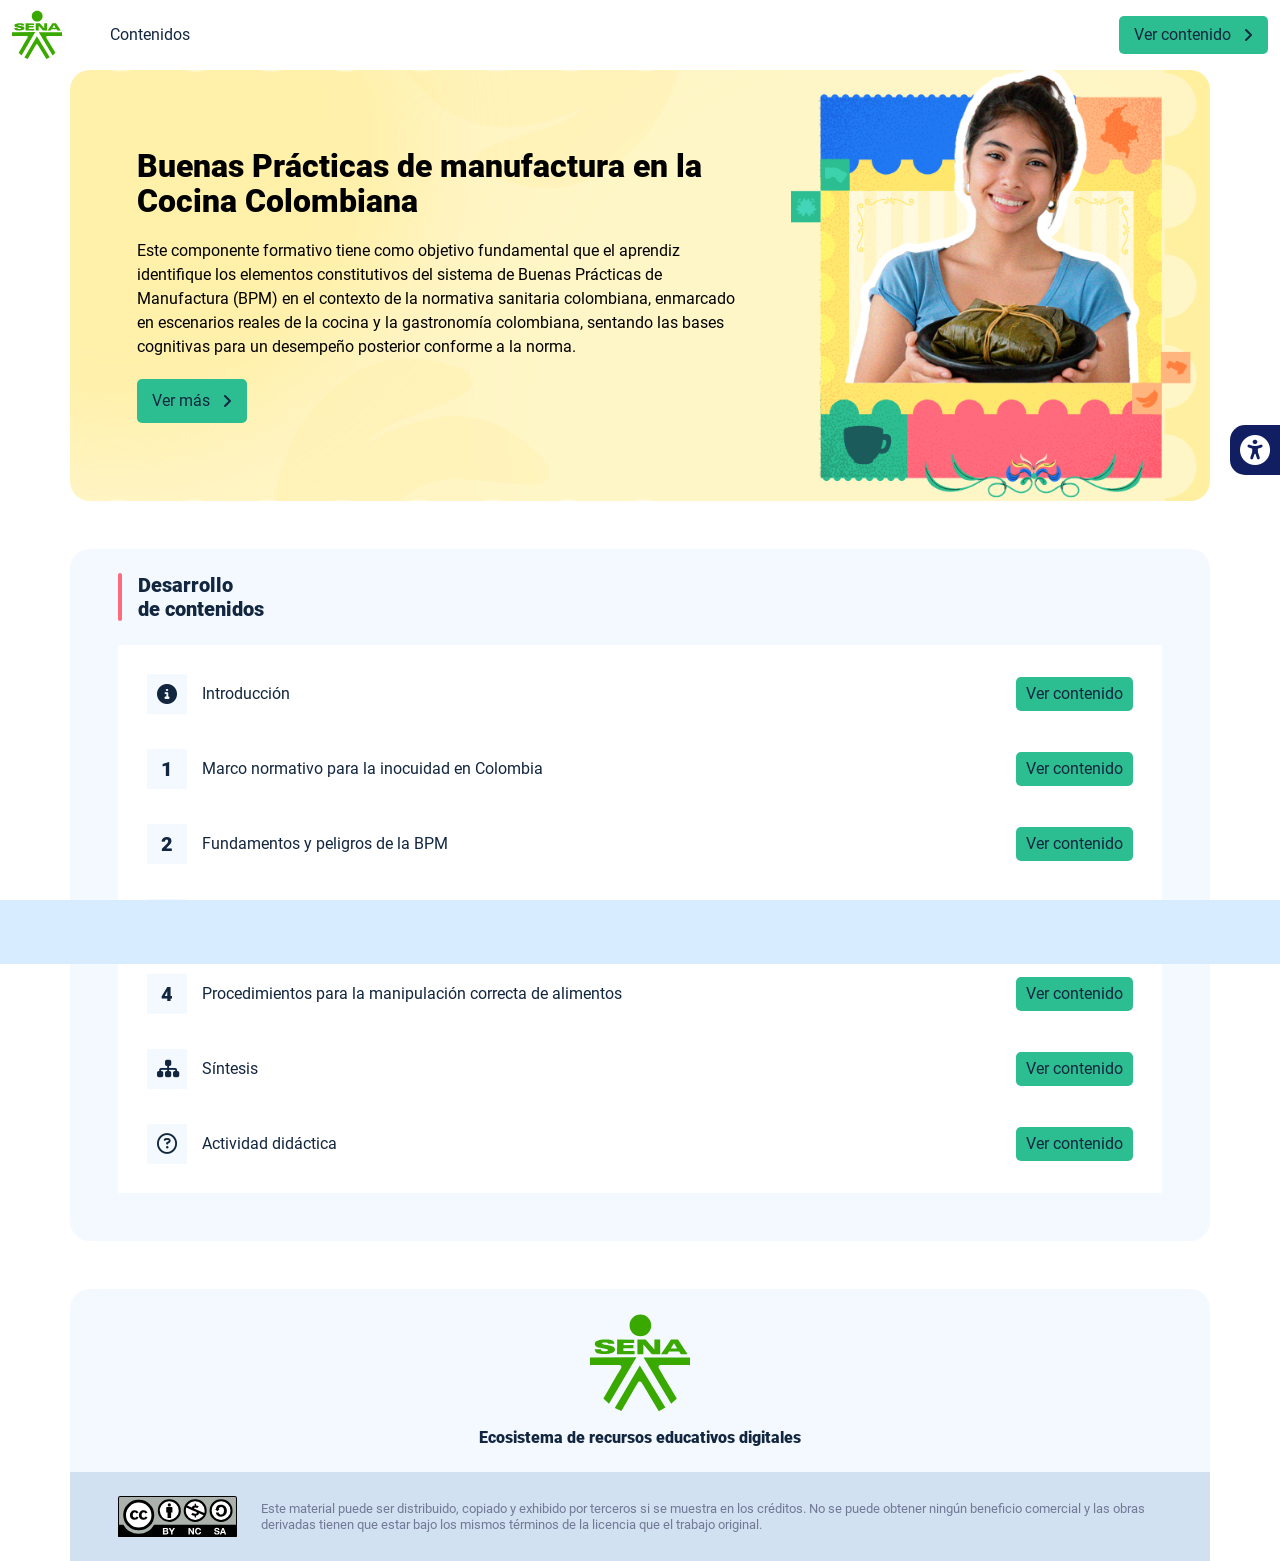
==== index.html @ 5cfda22a "Deploy to GitHub Pages 🚀" ====
<!DOCTYPE html><html lang=""><head><meta charset="utf-8"><meta http-equiv="X-UA-Compatible" content="IE=edge"><meta name="viewport" content="width=device-width,initial-scale=1"><link rel="icon" href="favicon.ico"><title>Buenas Prácticas de Manufactura en la Cocina Colombiana</title><link href="css/actividad.588d2d44.css" rel="prefetch"><link href="js/actividad.660fb1e3.js" rel="prefetch"><link href="js/intro.e46ca847.js" rel="prefetch"><link href="js/sintesis.d1a7dc99.js" rel="prefetch"><link href="js/tema1.6db8898c.js" rel="prefetch"><link href="js/tema2.3c2c4871.js" rel="prefetch"><link href="js/tema3.9f53f4a0.js" rel="prefetch"><link href="js/tema4.76d5cf68.js" rel="prefetch"><link href="js/tema5.c348532d.js" rel="prefetch"><link href="css/app.f7ed9bdd.css" rel="preload" as="style"><link href="css/chunk-vendors.9480ede5.css" rel="preload" as="style"><link href="js/app.f475f8b4.js" rel="preload" as="script"><link href="js/chunk-vendors.748996a0.js" rel="preload" as="script"><link href="css/chunk-vendors.9480ede5.css" rel="stylesheet"><link href="css/app.f7ed9bdd.css" rel="stylesheet"></head><body><noscript><strong>We're sorry but Buenas Prácticas de Manufactura en la Cocina Colombiana doesn't work properly without JavaScript enabled. Please enable it to continue.</strong></noscript><div id="app"></div><script src="js/chunk-vendors.748996a0.js"></script><script src="js/app.f475f8b4.js"></script></body></html>
---- css/actividad.588d2d44.css ----
.actividad[data-v-23f9e8e2]{background-color:#f2f2f2}img[data-v-23f9e8e2]{width:auto;height:auto;display:block;margin:auto}.tarjeta--pregunta[data-v-23f9e8e2]{background:#dce4eb}.tarjeta-respuesta[data-v-23f9e8e2]{border:2px solid transparent;cursor:pointer;transition:border-color .2s}.tarjeta-respuesta[data-v-23f9e8e2]:hover{border-color:#556a82}.tarjeta-respuesta:hover .tarjeta-respuesta__icon[data-v-23f9e8e2]:not(.tarjeta-respuesta__icon--correcto):not(.tarjeta-respuesta__icon--incorrecto){background-image:url(../img/vacio-hover.93a4e964.svg)}.tarjeta-respuesta--correcta[data-v-23f9e8e2]{border-color:#61ca92;background-color:#ebfff0}.tarjeta-respuesta--correcta[data-v-23f9e8e2]:hover{border-color:#61ca92}.tarjeta-respuesta--incorrecta[data-v-23f9e8e2]{border-color:#ff6b6b;background-color:#ffedec}.tarjeta-respuesta--incorrecta[data-v-23f9e8e2]:hover{border-color:#ff6b6b}.tarjeta-respuesta--disabled[data-v-23f9e8e2]{cursor:not-allowed;pointer-events:none}.tarjeta-respuesta__icon[data-v-23f9e8e2]{width:32px;height:32px;position:relative;background-image:url(../img/vacio.50c4f935.svg)}.tarjeta-respuesta__icon[data-v-23f9e8e2]:hover{background-image:url(../img/vacio-hover.93a4e964.svg)}.tarjeta-respuesta__icon--correcto[data-v-23f9e8e2]{background-image:url(../img/correcto.02ee766f.svg)}.tarjeta-respuesta__icon--incorrecto[data-v-23f9e8e2]{background-image:url(../img/incorrecto.685f2c72.svg)}.actividad[data-v-500024ea]{background-color:#f2f2f2}.tarjeta-avance[data-v-500024ea]{background-color:#dce4eb;border-bottom-right-radius:10px;border-bottom-left-radius:10px;overflow:hidden}@media (max-width:560px){.tarjeta-avance[data-v-500024ea]{padding-left:.85rem!important}}.tarjeta-avance .boton[data-v-500024ea]{border-radius:0}.tarjeta-avance .boton--disabled[data-v-500024ea]{opacity:.5;pointer-events:none}.tarjeta-avance__barra-container[data-v-500024ea]{background-color:#b4cce3;border-radius:8px;height:16px;overflow:hidden}.tarjeta-avance__barra-container .tarjeta-avance__barra[data-v-500024ea]{background-color:#2c70ab;height:100%;border-radius:8px;width:0;transition:width .5s}.actividad[data-v-05e2e62e]{background-color:#f2f2f2}.resultados__icono[data-v-05e2e62e]{width:150px;height:150px;background-size:cover;background-repeat:no-repeat}.resultados__icono--correcto[data-v-05e2e62e]{background-image:url(../img/correcto.02ee766f.svg)}.resultados__icono--incorrecto[data-v-05e2e62e]{background-image:url(../img/incorrecto.685f2c72.svg)}@media (max-width:560px){.resultados__icono[data-v-05e2e62e]{width:80px;height:80px}}.circle-container[data-v-05e2e62e]{width:150px;height:150px;position:relative;display:flex;justify-content:center;align-items:center}.circle[data-v-05e2e62e]{transform:rotate(0deg);width:100%;height:100%}.circle-bg[data-v-05e2e62e]{fill:none;stroke:#eee;stroke-width:3.8}.circle-progress[data-v-05e2e62e]{fill:none;stroke:url(#progressGradient);stroke-width:3.8;stroke-linecap:round;transition:stroke-dasharray .1s}.percentage-text[data-v-05e2e62e]{position:absolute;font-size:1.5rem;font-weight:700;color:#666}.actividad[data-v-179d8075]{background-color:#f2f2f2}.boton--disabled[data-v-179d8075]{opacity:.5;pointer-events:none}.tarjeta--lightest-gray[data-v-179d8075]{border:3px solid #dce4eb}
---- css/app.f7ed9bdd.css ----
*,:after,:before{box-sizing:inherit}html{height:100%;line-height:1.15;box-sizing:border-box;-webkit-font-smoothing:antialiased;-moz-osx-font-smoothing:grayscale;-webkit-text-size-adjust:100%;-ms-text-size-adjust:100%;text-rendering:optimizeLegibility}a,abbr,acronym,address,applet,article,aside,audio,b,big,blockquote,body,canvas,caption,center,cite,code,dd,del,details,dfn,div,dl,dt,em,embed,fieldset,figcaption,figure,footer,form,h1,h2,h3,h4,h5,h6,header,hgroup,html,i,iframe,img,ins,kbd,label,legend,li,mark,menu,nav,object,ol,output,p,pre,q,ruby,s,samp,section,small,span,strike,strong,sub,summary,sup,table,tbody,td,tfoot,th,thead,time,tr,tt,u,ul,var,video{margin:0;padding:0;border:0;outline:0;background:transparent;vertical-align:baseline}article,aside,details,figcaption,figure,footer,header,main,menu,nav,section,summary{display:block}[hidden],template{display:none}hr{box-sizing:content-box;height:0;border-bottom:1px solid #e8e8e8;border-left:0;border-right:0;border-top:0;margin:1.5em 0;overflow:visible}[hidden]{display:none}a{font-family:Roboto,sans-serif;font-size:1em;font-weight:400;text-decoration:none;color:#12263f;background-color:transparent;transition:all .15s ease-in-out;-webkit-text-decoration-skip:objects}a:active,a:hover{outline-width:0}a:active,a:focus,a:hover{color:#000}[type=button],[type=reset],[type=submit],button{-webkit-appearance:none;-moz-appearance:none;appearance:none;cursor:pointer;display:inline-block;vertical-align:middle;border:0;border-radius:5px;color:#12263f;background-color:#2cbe91;font-family:Roboto,sans-serif;font-weight:400;font-size:1em;-webkit-font-smoothing:antialiased;line-height:1em;white-space:nowrap;text-decoration:none;text-transform:none;padding:.75em 1.5em;margin:0;-webkit-user-select:none;-moz-user-select:none;user-select:none;overflow:visible;transition:background-color .15s ease-in-out}[type=button]:focus,[type=button]:hover,[type=reset]:focus,[type=reset]:hover,[type=submit]:focus,[type=submit]:hover,button:focus,button:hover{background-color:#2cbe91;color:#12263f}[type=button]:disabled,[type=reset]:disabled,[type=submit]:disabled,button:disabled{cursor:not-allowed;opacity:.5}[type=button]:disabled:hover,[type=reset]:disabled:hover,[type=submit]:disabled:hover,button:disabled:hover{background-color:#2cbe91}input,select,textarea{margin:0;display:block;font-family:Roboto,sans-serif;font-size:16px}input{overflow:visible}[type=color],[type=date],[type=datetime-local],[type=datetime],[type=email],[type=month],[type=number],[type=password],[type=search],[type=tel],[type=text],[type=time],[type=url],[type=week],input:not([type]),select,select[multiple],textarea{background-color:#fff;border:1px solid #e8e8e8;border-radius:5px;box-shadow:inset 0 1px 3px rgba(0,0,0,.06);box-sizing:inherit;margin-bottom:.75em;padding:.5em;transition:border-color .15s ease-in-out;width:100%}[type=color]:hover,[type=date]:hover,[type=datetime-local]:hover,[type=datetime]:hover,[type=email]:hover,[type=month]:hover,[type=number]:hover,[type=password]:hover,[type=search]:hover,[type=tel]:hover,[type=text]:hover,[type=time]:hover,[type=url]:hover,[type=week]:hover,input:not([type]):hover,select:hover,select[multiple]:hover,textarea:hover{border-color:shade(#e8e8e8,20%)}[type=color]:focus,[type=date]:focus,[type=datetime-local]:focus,[type=datetime]:focus,[type=email]:focus,[type=month]:focus,[type=number]:focus,[type=password]:focus,[type=search]:focus,[type=tel]:focus,[type=text]:focus,[type=time]:focus,[type=url]:focus,[type=week]:focus,input:not([type]):focus,select:focus,select[multiple]:focus,textarea:focus{border-color:#ff6a7d;box-shadow:inset 0 1px 3px rgba(0,0,0,.06),0 0 5px rgba(13,107,237,.7);outline:none}[type=color]:disabled,[type=date]:disabled,[type=datetime-local]:disabled,[type=datetime]:disabled,[type=email]:disabled,[type=month]:disabled,[type=number]:disabled,[type=password]:disabled,[type=search]:disabled,[type=tel]:disabled,[type=text]:disabled,[type=time]:disabled,[type=url]:disabled,[type=week]:disabled,input:not([type]):disabled,select:disabled,select[multiple]:disabled,textarea:disabled{background-color:shade(#fff,5%);cursor:not-allowed}[type=color]:disabled:hover,[type=date]:disabled:hover,[type=datetime-local]:disabled:hover,[type=datetime]:disabled:hover,[type=email]:disabled:hover,[type=month]:disabled:hover,[type=number]:disabled:hover,[type=password]:disabled:hover,[type=search]:disabled:hover,[type=tel]:disabled:hover,[type=text]:disabled:hover,[type=time]:disabled:hover,[type=url]:disabled:hover,[type=week]:disabled:hover,input:not([type]):disabled:hover,select:disabled:hover,select[multiple]:disabled:hover,textarea:disabled:hover{border:1px solid #e8e8e8}select{text-transform:none;max-width:100%;border-radius:5px}::-webkit-file-upload-button{background-color:#2cbe91;border:none;cursor:pointer;color:#12263f;border-radius:5px;padding:.75em 1.5em}::-webkit-file-upload-button:hover{background-color:#2cbe91}optgroup{font-weight:700}fieldset{border:1px solid #e8e8e8;background-color:transparent;padding:1.5em;-webkit-margin-start:0;-webkit-margin-end:0;-webkit-padding-before:1.5em;-webkit-padding-start:1.5em;-webkit-padding-end:1.5em;-webkit-padding-after:1.5em}legend{box-sizing:border-box;color:inherit;display:table;max-width:100%;padding:0;white-space:normal;font-weight:600;-webkit-padding-start:0;-webkit-padding-end:0}label,legend{margin-bottom:.375em}label{display:block;font-size:1em;font-family:Roboto,sans-serif;font-weight:900}textarea{overflow:auto;resize:vertical}[type=checkbox],[type=radio]{box-sizing:border-box;padding:0;display:inline;margin-right:.375em}[type=number]::-webkit-inner-spin-button,[type=number]::-webkit-outer-spin-button{height:auto}[type=search]{-webkit-appearance:textfield;outline-offset:-2px}[type=search]::-webkit-search-cancel-button,[type=search]::-webkit-search-decoration{-webkit-appearance:none;-moz-appearance:none}::-moz-placeholder{color:#999}::placeholder{color:#999}::-webkit-file-upload-button{-webkit-appearance:button;-moz-appearance:button;font:inherit}[type=file]{margin-bottom:.75em;width:100%}[type=button],[type=reset],[type=submit],button{-webkit-appearance:button}[type=button]::-moz-focus-inner,[type=reset]::-moz-focus-inner,[type=submit]::-moz-focus-inner,button::-moz-focus-inner{border-style:none;padding:0}[type=button]:-moz-focusring,[type=reset]:-moz-focusring,[type=submit]:-moz-focusring,button:-moz-focusring{outline:1px dotted ButtonText}progress{vertical-align:baseline}ol,ul{list-style:none;margin-bottom:1em}dt{font-weight:700}figure,img,picture,svg{margin:0;width:100%;max-width:100%}figcaption{display:block;background-color:#e8e8e8;padding:.75em 1.5em;font-size:.8em;font-weight:700}img,svg{display:block;border-style:none}svg:not(:root){overflow:hidden}audio,canvas,progress,video{display:inline-block}audio:not([controls]){display:none;height:0}template{display:none}table{border-collapse:collapse;border-spacing:0;table-layout:fixed;width:100%}td,th,tr{vertical-align:middle}td,th{border:1px solid #e8e8e8;padding:.75em}th{font-size:.875em;line-height:1.2}td{line-height:1.5}body{font-size:16px;font-weight:400;line-height:1.5}body,h1,h2,h3,h4,h5,h6{color:#12263f;font-family:Roboto,sans-serif}h1,h2,h3,h4,h5,h6{font-weight:900;line-height:1.2;margin:0 0 .75em}h1{font-size:2em}h2{font-size:1.5em}h3{font-size:1.25em}h4{font-size:1.125em}h5{font-size:1em}h6{font-size:.875em}p{font-family:Roboto,sans-serif;font-size:1em;font-weight:400;line-height:1.5;color:#12263f;margin-bottom:1em}b,strong{font-weight:700}dfn,em,i{font-style:italic}br{line-height:2em}u{text-decoration:underline}code,kbd,pre,samp{color:#727997;font-family:Lucida Console,Courier New,monospace;font-size:1em}sub,sup{font-size:75%;line-height:0;position:relative;vertical-align:baseline}sub{bottom:-.25em}sup{top:-.5em}small{font-size:80%}mark{background-color:#ffeb3b;color:#000}abbr[title]{border-bottom:none;text-decoration:underline;-webkit-text-decoration:underline dotted;text-decoration:underline dotted}blockquote,q{quotes:none}::selection{background:#2196f3!important;color:#fff!important;text-shadow:none}::-moz-selection{background:#2196f3!important;color:#fff!important;text-shadow:none}img::selection{background:transparent}img::-moz-selection{background:transparent}body{-webkit-tap-highlight-color:#2196F3!important}details,menu{display:block}summary{display:list-item}@media print{*,:after,:before,:first-letter,:first-line{background:transparent!important;color:#000!important;box-shadow:none!important;text-shadow:none!important}a,a:visited{text-decoration:underline}a[href]:after{content:" (" attr(href) ")"}a abbr[title]:after{content:" (" attr(title) ")"}a[href^="#"]:after,a[href^="javascript:"]:after{content:""}blockquote,pre{border:1px solid #999;page-break-inside:avoid}thead{display:table-header-group}img,tr{page-break-inside:avoid}img{max-width:100%!important}h2,h3,p{orphans:3;widows:3}h2,h3{page-break-after:avoid}}[data-aos][data-aos][data-aos-duration="50"],body[data-aos-duration="50"] [data-aos]{transition-duration:50ms}[data-aos][data-aos][data-aos-delay="50"],body[data-aos-delay="50"] [data-aos]{transition-delay:0s}[data-aos][data-aos][data-aos-delay="50"].aos-animate,body[data-aos-delay="50"] [data-aos].aos-animate{transition-delay:50ms}[data-aos][data-aos][data-aos-duration="100"],body[data-aos-duration="100"] [data-aos]{transition-duration:.1s}[data-aos][data-aos][data-aos-delay="100"],body[data-aos-delay="100"] [data-aos]{transition-delay:0s}[data-aos][data-aos][data-aos-delay="100"].aos-animate,body[data-aos-delay="100"] [data-aos].aos-animate{transition-delay:.1s}[data-aos][data-aos][data-aos-duration="150"],body[data-aos-duration="150"] [data-aos]{transition-duration:.15s}[data-aos][data-aos][data-aos-delay="150"],body[data-aos-delay="150"] [data-aos]{transition-delay:0s}[data-aos][data-aos][data-aos-delay="150"].aos-animate,body[data-aos-delay="150"] [data-aos].aos-animate{transition-delay:.15s}[data-aos][data-aos][data-aos-duration="200"],body[data-aos-duration="200"] [data-aos]{transition-duration:.2s}[data-aos][data-aos][data-aos-delay="200"],body[data-aos-delay="200"] [data-aos]{transition-delay:0s}[data-aos][data-aos][data-aos-delay="200"].aos-animate,body[data-aos-delay="200"] [data-aos].aos-animate{transition-delay:.2s}[data-aos][data-aos][data-aos-duration="250"],body[data-aos-duration="250"] [data-aos]{transition-duration:.25s}[data-aos][data-aos][data-aos-delay="250"],body[data-aos-delay="250"] [data-aos]{transition-delay:0s}[data-aos][data-aos][data-aos-delay="250"].aos-animate,body[data-aos-delay="250"] [data-aos].aos-animate{transition-delay:.25s}[data-aos][data-aos][data-aos-duration="300"],body[data-aos-duration="300"] [data-aos]{transition-duration:.3s}[data-aos][data-aos][data-aos-delay="300"],body[data-aos-delay="300"] [data-aos]{transition-delay:0s}[data-aos][data-aos][data-aos-delay="300"].aos-animate,body[data-aos-delay="300"] [data-aos].aos-animate{transition-delay:.3s}[data-aos][data-aos][data-aos-duration="350"],body[data-aos-duration="350"] [data-aos]{transition-duration:.35s}[data-aos][data-aos][data-aos-delay="350"],body[data-aos-delay="350"] [data-aos]{transition-delay:0s}[data-aos][data-aos][data-aos-delay="350"].aos-animate,body[data-aos-delay="350"] [data-aos].aos-animate{transition-delay:.35s}[data-aos][data-aos][data-aos-duration="400"],body[data-aos-duration="400"] [data-aos]{transition-duration:.4s}[data-aos][data-aos][data-aos-delay="400"],body[data-aos-delay="400"] [data-aos]{transition-delay:0s}[data-aos][data-aos][data-aos-delay="400"].aos-animate,body[data-aos-delay="400"] [data-aos].aos-animate{transition-delay:.4s}[data-aos][data-aos][data-aos-duration="450"],body[data-aos-duration="450"] [data-aos]{transition-duration:.45s}[data-aos][data-aos][data-aos-delay="450"],body[data-aos-delay="450"] [data-aos]{transition-delay:0s}[data-aos][data-aos][data-aos-delay="450"].aos-animate,body[data-aos-delay="450"] [data-aos].aos-animate{transition-delay:.45s}[data-aos][data-aos][data-aos-duration="500"],body[data-aos-duration="500"] [data-aos]{transition-duration:.5s}[data-aos][data-aos][data-aos-delay="500"],body[data-aos-delay="500"] [data-aos]{transition-delay:0s}[data-aos][data-aos][data-aos-delay="500"].aos-animate,body[data-aos-delay="500"] [data-aos].aos-animate{transition-delay:.5s}[data-aos][data-aos][data-aos-duration="550"],body[data-aos-duration="550"] [data-aos]{transition-duration:.55s}[data-aos][data-aos][data-aos-delay="550"],body[data-aos-delay="550"] [data-aos]{transition-delay:0s}[data-aos][data-aos][data-aos-delay="550"].aos-animate,body[data-aos-delay="550"] [data-aos].aos-animate{transition-delay:.55s}[data-aos][data-aos][data-aos-duration="600"],body[data-aos-duration="600"] [data-aos]{transition-duration:.6s}[data-aos][data-aos][data-aos-delay="600"],body[data-aos-delay="600"] [data-aos]{transition-delay:0s}[data-aos][data-aos][data-aos-delay="600"].aos-animate,body[data-aos-delay="600"] [data-aos].aos-animate{transition-delay:.6s}[data-aos][data-aos][data-aos-duration="650"],body[data-aos-duration="650"] [data-aos]{transition-duration:.65s}[data-aos][data-aos][data-aos-delay="650"],body[data-aos-delay="650"] [data-aos]{transition-delay:0s}[data-aos][data-aos][data-aos-delay="650"].aos-animate,body[data-aos-delay="650"] [data-aos].aos-animate{transition-delay:.65s}[data-aos][data-aos][data-aos-duration="700"],body[data-aos-duration="700"] [data-aos]{transition-duration:.7s}[data-aos][data-aos][data-aos-delay="700"],body[data-aos-delay="700"] [data-aos]{transition-delay:0s}[data-aos][data-aos][data-aos-delay="700"].aos-animate,body[data-aos-delay="700"] [data-aos].aos-animate{transition-delay:.7s}[data-aos][data-aos][data-aos-duration="750"],body[data-aos-duration="750"] [data-aos]{transition-duration:.75s}[data-aos][data-aos][data-aos-delay="750"],body[data-aos-delay="750"] [data-aos]{transition-delay:0s}[data-aos][data-aos][data-aos-delay="750"].aos-animate,body[data-aos-delay="750"] [data-aos].aos-animate{transition-delay:.75s}[data-aos][data-aos][data-aos-duration="800"],body[data-aos-duration="800"] [data-aos]{transition-duration:.8s}[data-aos][data-aos][data-aos-delay="800"],body[data-aos-delay="800"] [data-aos]{transition-delay:0s}[data-aos][data-aos][data-aos-delay="800"].aos-animate,body[data-aos-delay="800"] [data-aos].aos-animate{transition-delay:.8s}[data-aos][data-aos][data-aos-duration="850"],body[data-aos-duration="850"] [data-aos]{transition-duration:.85s}[data-aos][data-aos][data-aos-delay="850"],body[data-aos-delay="850"] [data-aos]{transition-delay:0s}[data-aos][data-aos][data-aos-delay="850"].aos-animate,body[data-aos-delay="850"] [data-aos].aos-animate{transition-delay:.85s}[data-aos][data-aos][data-aos-duration="900"],body[data-aos-duration="900"] [data-aos]{transition-duration:.9s}[data-aos][data-aos][data-aos-delay="900"],body[data-aos-delay="900"] [data-aos]{transition-delay:0s}[data-aos][data-aos][data-aos-delay="900"].aos-animate,body[data-aos-delay="900"] [data-aos].aos-animate{transition-delay:.9s}[data-aos][data-aos][data-aos-duration="950"],body[data-aos-duration="950"] [data-aos]{transition-duration:.95s}[data-aos][data-aos][data-aos-delay="950"],body[data-aos-delay="950"] [data-aos]{transition-delay:0s}[data-aos][data-aos][data-aos-delay="950"].aos-animate,body[data-aos-delay="950"] [data-aos].aos-animate{transition-delay:.95s}[data-aos][data-aos][data-aos-duration="1000"],body[data-aos-duration="1000"] [data-aos]{transition-duration:1s}[data-aos][data-aos][data-aos-delay="1000"],body[data-aos-delay="1000"] [data-aos]{transition-delay:0s}[data-aos][data-aos][data-aos-delay="1000"].aos-animate,body[data-aos-delay="1000"] [data-aos].aos-animate{transition-delay:1s}[data-aos][data-aos][data-aos-duration="1050"],body[data-aos-duration="1050"] [data-aos]{transition-duration:1.05s}[data-aos][data-aos][data-aos-delay="1050"],body[data-aos-delay="1050"] [data-aos]{transition-delay:0s}[data-aos][data-aos][data-aos-delay="1050"].aos-animate,body[data-aos-delay="1050"] [data-aos].aos-animate{transition-delay:1.05s}[data-aos][data-aos][data-aos-duration="1100"],body[data-aos-duration="1100"] [data-aos]{transition-duration:1.1s}[data-aos][data-aos][data-aos-delay="1100"],body[data-aos-delay="1100"] [data-aos]{transition-delay:0s}[data-aos][data-aos][data-aos-delay="1100"].aos-animate,body[data-aos-delay="1100"] [data-aos].aos-animate{transition-delay:1.1s}[data-aos][data-aos][data-aos-duration="1150"],body[data-aos-duration="1150"] [data-aos]{transition-duration:1.15s}[data-aos][data-aos][data-aos-delay="1150"],body[data-aos-delay="1150"] [data-aos]{transition-delay:0s}[data-aos][data-aos][data-aos-delay="1150"].aos-animate,body[data-aos-delay="1150"] [data-aos].aos-animate{transition-delay:1.15s}[data-aos][data-aos][data-aos-duration="1200"],body[data-aos-duration="1200"] [data-aos]{transition-duration:1.2s}[data-aos][data-aos][data-aos-delay="1200"],body[data-aos-delay="1200"] [data-aos]{transition-delay:0s}[data-aos][data-aos][data-aos-delay="1200"].aos-animate,body[data-aos-delay="1200"] [data-aos].aos-animate{transition-delay:1.2s}[data-aos][data-aos][data-aos-duration="1250"],body[data-aos-duration="1250"] [data-aos]{transition-duration:1.25s}[data-aos][data-aos][data-aos-delay="1250"],body[data-aos-delay="1250"] [data-aos]{transition-delay:0s}[data-aos][data-aos][data-aos-delay="1250"].aos-animate,body[data-aos-delay="1250"] [data-aos].aos-animate{transition-delay:1.25s}[data-aos][data-aos][data-aos-duration="1300"],body[data-aos-duration="1300"] [data-aos]{transition-duration:1.3s}[data-aos][data-aos][data-aos-delay="1300"],body[data-aos-delay="1300"] [data-aos]{transition-delay:0s}[data-aos][data-aos][data-aos-delay="1300"].aos-animate,body[data-aos-delay="1300"] [data-aos].aos-animate{transition-delay:1.3s}[data-aos][data-aos][data-aos-duration="1350"],body[data-aos-duration="1350"] [data-aos]{transition-duration:1.35s}[data-aos][data-aos][data-aos-delay="1350"],body[data-aos-delay="1350"] [data-aos]{transition-delay:0s}[data-aos][data-aos][data-aos-delay="1350"].aos-animate,body[data-aos-delay="1350"] [data-aos].aos-animate{transition-delay:1.35s}[data-aos][data-aos][data-aos-duration="1400"],body[data-aos-duration="1400"] [data-aos]{transition-duration:1.4s}[data-aos][data-aos][data-aos-delay="1400"],body[data-aos-delay="1400"] [data-aos]{transition-delay:0s}[data-aos][data-aos][data-aos-delay="1400"].aos-animate,body[data-aos-delay="1400"] [data-aos].aos-animate{transition-delay:1.4s}[data-aos][data-aos][data-aos-duration="1450"],body[data-aos-duration="1450"] [data-aos]{transition-duration:1.45s}[data-aos][data-aos][data-aos-delay="1450"],body[data-aos-delay="1450"] [data-aos]{transition-delay:0s}[data-aos][data-aos][data-aos-delay="1450"].aos-animate,body[data-aos-delay="1450"] [data-aos].aos-animate{transition-delay:1.45s}[data-aos][data-aos][data-aos-duration="1500"],body[data-aos-duration="1500"] [data-aos]{transition-duration:1.5s}[data-aos][data-aos][data-aos-delay="1500"],body[data-aos-delay="1500"] [data-aos]{transition-delay:0s}[data-aos][data-aos][data-aos-delay="1500"].aos-animate,body[data-aos-delay="1500"] [data-aos].aos-animate{transition-delay:1.5s}[data-aos][data-aos][data-aos-duration="1550"],body[data-aos-duration="1550"] [data-aos]{transition-duration:1.55s}[data-aos][data-aos][data-aos-delay="1550"],body[data-aos-delay="1550"] [data-aos]{transition-delay:0s}[data-aos][data-aos][data-aos-delay="1550"].aos-animate,body[data-aos-delay="1550"] [data-aos].aos-animate{transition-delay:1.55s}[data-aos][data-aos][data-aos-duration="1600"],body[data-aos-duration="1600"] [data-aos]{transition-duration:1.6s}[data-aos][data-aos][data-aos-delay="1600"],body[data-aos-delay="1600"] [data-aos]{transition-delay:0s}[data-aos][data-aos][data-aos-delay="1600"].aos-animate,body[data-aos-delay="1600"] [data-aos].aos-animate{transition-delay:1.6s}[data-aos][data-aos][data-aos-duration="1650"],body[data-aos-duration="1650"] [data-aos]{transition-duration:1.65s}[data-aos][data-aos][data-aos-delay="1650"],body[data-aos-delay="1650"] [data-aos]{transition-delay:0s}[data-aos][data-aos][data-aos-delay="1650"].aos-animate,body[data-aos-delay="1650"] [data-aos].aos-animate{transition-delay:1.65s}[data-aos][data-aos][data-aos-duration="1700"],body[data-aos-duration="1700"] [data-aos]{transition-duration:1.7s}[data-aos][data-aos][data-aos-delay="1700"],body[data-aos-delay="1700"] [data-aos]{transition-delay:0s}[data-aos][data-aos][data-aos-delay="1700"].aos-animate,body[data-aos-delay="1700"] [data-aos].aos-animate{transition-delay:1.7s}[data-aos][data-aos][data-aos-duration="1750"],body[data-aos-duration="1750"] [data-aos]{transition-duration:1.75s}[data-aos][data-aos][data-aos-delay="1750"],body[data-aos-delay="1750"] [data-aos]{transition-delay:0s}[data-aos][data-aos][data-aos-delay="1750"].aos-animate,body[data-aos-delay="1750"] [data-aos].aos-animate{transition-delay:1.75s}[data-aos][data-aos][data-aos-duration="1800"],body[data-aos-duration="1800"] [data-aos]{transition-duration:1.8s}[data-aos][data-aos][data-aos-delay="1800"],body[data-aos-delay="1800"] [data-aos]{transition-delay:0s}[data-aos][data-aos][data-aos-delay="1800"].aos-animate,body[data-aos-delay="1800"] [data-aos].aos-animate{transition-delay:1.8s}[data-aos][data-aos][data-aos-duration="1850"],body[data-aos-duration="1850"] [data-aos]{transition-duration:1.85s}[data-aos][data-aos][data-aos-delay="1850"],body[data-aos-delay="1850"] [data-aos]{transition-delay:0s}[data-aos][data-aos][data-aos-delay="1850"].aos-animate,body[data-aos-delay="1850"] [data-aos].aos-animate{transition-delay:1.85s}[data-aos][data-aos][data-aos-duration="1900"],body[data-aos-duration="1900"] [data-aos]{transition-duration:1.9s}[data-aos][data-aos][data-aos-delay="1900"],body[data-aos-delay="1900"] [data-aos]{transition-delay:0s}[data-aos][data-aos][data-aos-delay="1900"].aos-animate,body[data-aos-delay="1900"] [data-aos].aos-animate{transition-delay:1.9s}[data-aos][data-aos][data-aos-duration="1950"],body[data-aos-duration="1950"] [data-aos]{transition-duration:1.95s}[data-aos][data-aos][data-aos-delay="1950"],body[data-aos-delay="1950"] [data-aos]{transition-delay:0s}[data-aos][data-aos][data-aos-delay="1950"].aos-animate,body[data-aos-delay="1950"] [data-aos].aos-animate{transition-delay:1.95s}[data-aos][data-aos][data-aos-duration="2000"],body[data-aos-duration="2000"] [data-aos]{transition-duration:2s}[data-aos][data-aos][data-aos-delay="2000"],body[data-aos-delay="2000"] [data-aos]{transition-delay:0s}[data-aos][data-aos][data-aos-delay="2000"].aos-animate,body[data-aos-delay="2000"] [data-aos].aos-animate{transition-delay:2s}[data-aos][data-aos][data-aos-duration="2050"],body[data-aos-duration="2050"] [data-aos]{transition-duration:2.05s}[data-aos][data-aos][data-aos-delay="2050"],body[data-aos-delay="2050"] [data-aos]{transition-delay:0s}[data-aos][data-aos][data-aos-delay="2050"].aos-animate,body[data-aos-delay="2050"] [data-aos].aos-animate{transition-delay:2.05s}[data-aos][data-aos][data-aos-duration="2100"],body[data-aos-duration="2100"] [data-aos]{transition-duration:2.1s}[data-aos][data-aos][data-aos-delay="2100"],body[data-aos-delay="2100"] [data-aos]{transition-delay:0s}[data-aos][data-aos][data-aos-delay="2100"].aos-animate,body[data-aos-delay="2100"] [data-aos].aos-animate{transition-delay:2.1s}[data-aos][data-aos][data-aos-duration="2150"],body[data-aos-duration="2150"] [data-aos]{transition-duration:2.15s}[data-aos][data-aos][data-aos-delay="2150"],body[data-aos-delay="2150"] [data-aos]{transition-delay:0s}[data-aos][data-aos][data-aos-delay="2150"].aos-animate,body[data-aos-delay="2150"] [data-aos].aos-animate{transition-delay:2.15s}[data-aos][data-aos][data-aos-duration="2200"],body[data-aos-duration="2200"] [data-aos]{transition-duration:2.2s}[data-aos][data-aos][data-aos-delay="2200"],body[data-aos-delay="2200"] [data-aos]{transition-delay:0s}[data-aos][data-aos][data-aos-delay="2200"].aos-animate,body[data-aos-delay="2200"] [data-aos].aos-animate{transition-delay:2.2s}[data-aos][data-aos][data-aos-duration="2250"],body[data-aos-duration="2250"] [data-aos]{transition-duration:2.25s}[data-aos][data-aos][data-aos-delay="2250"],body[data-aos-delay="2250"] [data-aos]{transition-delay:0s}[data-aos][data-aos][data-aos-delay="2250"].aos-animate,body[data-aos-delay="2250"] [data-aos].aos-animate{transition-delay:2.25s}[data-aos][data-aos][data-aos-duration="2300"],body[data-aos-duration="2300"] [data-aos]{transition-duration:2.3s}[data-aos][data-aos][data-aos-delay="2300"],body[data-aos-delay="2300"] [data-aos]{transition-delay:0s}[data-aos][data-aos][data-aos-delay="2300"].aos-animate,body[data-aos-delay="2300"] [data-aos].aos-animate{transition-delay:2.3s}[data-aos][data-aos][data-aos-duration="2350"],body[data-aos-duration="2350"] [data-aos]{transition-duration:2.35s}[data-aos][data-aos][data-aos-delay="2350"],body[data-aos-delay="2350"] [data-aos]{transition-delay:0s}[data-aos][data-aos][data-aos-delay="2350"].aos-animate,body[data-aos-delay="2350"] [data-aos].aos-animate{transition-delay:2.35s}[data-aos][data-aos][data-aos-duration="2400"],body[data-aos-duration="2400"] [data-aos]{transition-duration:2.4s}[data-aos][data-aos][data-aos-delay="2400"],body[data-aos-delay="2400"] [data-aos]{transition-delay:0s}[data-aos][data-aos][data-aos-delay="2400"].aos-animate,body[data-aos-delay="2400"] [data-aos].aos-animate{transition-delay:2.4s}[data-aos][data-aos][data-aos-duration="2450"],body[data-aos-duration="2450"] [data-aos]{transition-duration:2.45s}[data-aos][data-aos][data-aos-delay="2450"],body[data-aos-delay="2450"] [data-aos]{transition-delay:0s}[data-aos][data-aos][data-aos-delay="2450"].aos-animate,body[data-aos-delay="2450"] [data-aos].aos-animate{transition-delay:2.45s}[data-aos][data-aos][data-aos-duration="2500"],body[data-aos-duration="2500"] [data-aos]{transition-duration:2.5s}[data-aos][data-aos][data-aos-delay="2500"],body[data-aos-delay="2500"] [data-aos]{transition-delay:0s}[data-aos][data-aos][data-aos-delay="2500"].aos-animate,body[data-aos-delay="2500"] [data-aos].aos-animate{transition-delay:2.5s}[data-aos][data-aos][data-aos-duration="2550"],body[data-aos-duration="2550"] [data-aos]{transition-duration:2.55s}[data-aos][data-aos][data-aos-delay="2550"],body[data-aos-delay="2550"] [data-aos]{transition-delay:0s}[data-aos][data-aos][data-aos-delay="2550"].aos-animate,body[data-aos-delay="2550"] [data-aos].aos-animate{transition-delay:2.55s}[data-aos][data-aos][data-aos-duration="2600"],body[data-aos-duration="2600"] [data-aos]{transition-duration:2.6s}[data-aos][data-aos][data-aos-delay="2600"],body[data-aos-delay="2600"] [data-aos]{transition-delay:0s}[data-aos][data-aos][data-aos-delay="2600"].aos-animate,body[data-aos-delay="2600"] [data-aos].aos-animate{transition-delay:2.6s}[data-aos][data-aos][data-aos-duration="2650"],body[data-aos-duration="2650"] [data-aos]{transition-duration:2.65s}[data-aos][data-aos][data-aos-delay="2650"],body[data-aos-delay="2650"] [data-aos]{transition-delay:0s}[data-aos][data-aos][data-aos-delay="2650"].aos-animate,body[data-aos-delay="2650"] [data-aos].aos-animate{transition-delay:2.65s}[data-aos][data-aos][data-aos-duration="2700"],body[data-aos-duration="2700"] [data-aos]{transition-duration:2.7s}[data-aos][data-aos][data-aos-delay="2700"],body[data-aos-delay="2700"] [data-aos]{transition-delay:0s}[data-aos][data-aos][data-aos-delay="2700"].aos-animate,body[data-aos-delay="2700"] [data-aos].aos-animate{transition-delay:2.7s}[data-aos][data-aos][data-aos-duration="2750"],body[data-aos-duration="2750"] [data-aos]{transition-duration:2.75s}[data-aos][data-aos][data-aos-delay="2750"],body[data-aos-delay="2750"] [data-aos]{transition-delay:0s}[data-aos][data-aos][data-aos-delay="2750"].aos-animate,body[data-aos-delay="2750"] [data-aos].aos-animate{transition-delay:2.75s}[data-aos][data-aos][data-aos-duration="2800"],body[data-aos-duration="2800"] [data-aos]{transition-duration:2.8s}[data-aos][data-aos][data-aos-delay="2800"],body[data-aos-delay="2800"] [data-aos]{transition-delay:0s}[data-aos][data-aos][data-aos-delay="2800"].aos-animate,body[data-aos-delay="2800"] [data-aos].aos-animate{transition-delay:2.8s}[data-aos][data-aos][data-aos-duration="2850"],body[data-aos-duration="2850"] [data-aos]{transition-duration:2.85s}[data-aos][data-aos][data-aos-delay="2850"],body[data-aos-delay="2850"] [data-aos]{transition-delay:0s}[data-aos][data-aos][data-aos-delay="2850"].aos-animate,body[data-aos-delay="2850"] [data-aos].aos-animate{transition-delay:2.85s}[data-aos][data-aos][data-aos-duration="2900"],body[data-aos-duration="2900"] [data-aos]{transition-duration:2.9s}[data-aos][data-aos][data-aos-delay="2900"],body[data-aos-delay="2900"] [data-aos]{transition-delay:0s}[data-aos][data-aos][data-aos-delay="2900"].aos-animate,body[data-aos-delay="2900"] [data-aos].aos-animate{transition-delay:2.9s}[data-aos][data-aos][data-aos-duration="2950"],body[data-aos-duration="2950"] [data-aos]{transition-duration:2.95s}[data-aos][data-aos][data-aos-delay="2950"],body[data-aos-delay="2950"] [data-aos]{transition-delay:0s}[data-aos][data-aos][data-aos-delay="2950"].aos-animate,body[data-aos-delay="2950"] [data-aos].aos-animate{transition-delay:2.95s}[data-aos][data-aos][data-aos-duration="3000"],body[data-aos-duration="3000"] [data-aos]{transition-duration:3s}[data-aos][data-aos][data-aos-delay="3000"],body[data-aos-delay="3000"] [data-aos]{transition-delay:0s}[data-aos][data-aos][data-aos-delay="3000"].aos-animate,body[data-aos-delay="3000"] [data-aos].aos-animate{transition-delay:3s}[data-aos]{pointer-events:none}[data-aos].aos-animate{pointer-events:auto}[data-aos][data-aos][data-aos-easing=linear],body[data-aos-easing=linear] [data-aos]{transition-timing-function:cubic-bezier(.25,.25,.75,.75)}[data-aos][data-aos][data-aos-easing=ease],body[data-aos-easing=ease] [data-aos]{transition-timing-function:ease}[data-aos][data-aos][data-aos-easing=ease-in],body[data-aos-easing=ease-in] [data-aos]{transition-timing-function:ease-in}[data-aos][data-aos][data-aos-easing=ease-out],body[data-aos-easing=ease-out] [data-aos]{transition-timing-function:ease-out}[data-aos][data-aos][data-aos-easing=ease-in-out],body[data-aos-easing=ease-in-out] [data-aos]{transition-timing-function:ease-in-out}[data-aos][data-aos][data-aos-easing=ease-in-back],body[data-aos-easing=ease-in-back] [data-aos]{transition-timing-function:cubic-bezier(.6,-.28,.735,.045)}[data-aos][data-aos][data-aos-easing=ease-out-back],body[data-aos-easing=ease-out-back] [data-aos]{transition-timing-function:cubic-bezier(.175,.885,.32,1.275)}[data-aos][data-aos][data-aos-easing=ease-in-out-back],body[data-aos-easing=ease-in-out-back] [data-aos]{transition-timing-function:cubic-bezier(.68,-.55,.265,1.55)}[data-aos][data-aos][data-aos-easing=ease-in-sine],body[data-aos-easing=ease-in-sine] [data-aos]{transition-timing-function:cubic-bezier(.47,0,.745,.715)}[data-aos][data-aos][data-aos-easing=ease-out-sine],body[data-aos-easing=ease-out-sine] [data-aos]{transition-timing-function:cubic-bezier(.39,.575,.565,1)}[data-aos][data-aos][data-aos-easing=ease-in-out-sine],body[data-aos-easing=ease-in-out-sine] [data-aos]{transition-timing-function:cubic-bezier(.445,.05,.55,.95)}[data-aos][data-aos][data-aos-easing=ease-in-quad],body[data-aos-easing=ease-in-quad] [data-aos]{transition-timing-function:cubic-bezier(.55,.085,.68,.53)}[data-aos][data-aos][data-aos-easing=ease-out-quad],body[data-aos-easing=ease-out-quad] [data-aos]{transition-timing-function:cubic-bezier(.25,.46,.45,.94)}[data-aos][data-aos][data-aos-easing=ease-in-out-quad],body[data-aos-easing=ease-in-out-quad] [data-aos]{transition-timing-function:cubic-bezier(.455,.03,.515,.955)}[data-aos][data-aos][data-aos-easing=ease-in-cubic],body[data-aos-easing=ease-in-cubic] [data-aos]{transition-timing-function:cubic-bezier(.55,.085,.68,.53)}[data-aos][data-aos][data-aos-easing=ease-out-cubic],body[data-aos-easing=ease-out-cubic] [data-aos]{transition-timing-function:cubic-bezier(.25,.46,.45,.94)}[data-aos][data-aos][data-aos-easing=ease-in-out-cubic],body[data-aos-easing=ease-in-out-cubic] [data-aos]{transition-timing-function:cubic-bezier(.455,.03,.515,.955)}[data-aos][data-aos][data-aos-easing=ease-in-quart],body[data-aos-easing=ease-in-quart] [data-aos]{transition-timing-function:cubic-bezier(.55,.085,.68,.53)}[data-aos][data-aos][data-aos-easing=ease-out-quart],body[data-aos-easing=ease-out-quart] [data-aos]{transition-timing-function:cubic-bezier(.25,.46,.45,.94)}[data-aos][data-aos][data-aos-easing=ease-in-out-quart],body[data-aos-easing=ease-in-out-quart] [data-aos]{transition-timing-function:cubic-bezier(.455,.03,.515,.955)}@media screen{html:not(.no-js) [data-aos^=fade][data-aos^=fade]{opacity:0;transition-property:opacity,transform}html:not(.no-js) [data-aos^=fade][data-aos^=fade].aos-animate{opacity:1;transform:none}html:not(.no-js) [data-aos=fade-up]{transform:translate3d(0,100px,0)}html:not(.no-js) [data-aos=fade-down]{transform:translate3d(0,-100px,0)}html:not(.no-js) [data-aos=fade-right]{transform:translate3d(-100px,0,0)}html:not(.no-js) [data-aos=fade-left]{transform:translate3d(100px,0,0)}html:not(.no-js) [data-aos=fade-up-right]{transform:translate3d(-100px,100px,0)}html:not(.no-js) [data-aos=fade-up-left]{transform:translate3d(100px,100px,0)}html:not(.no-js) [data-aos=fade-down-right]{transform:translate3d(-100px,-100px,0)}html:not(.no-js) [data-aos=fade-down-left]{transform:translate3d(100px,-100px,0)}html:not(.no-js) [data-aos^=zoom][data-aos^=zoom]{opacity:0;transition-property:opacity,transform}html:not(.no-js) [data-aos^=zoom][data-aos^=zoom].aos-animate{opacity:1;transform:translateZ(0) scale(1)}html:not(.no-js) [data-aos=zoom-in]{transform:scale(.6)}html:not(.no-js) [data-aos=zoom-in-up]{transform:translate3d(0,100px,0) scale(.6)}html:not(.no-js) [data-aos=zoom-in-down]{transform:translate3d(0,-100px,0) scale(.6)}html:not(.no-js) [data-aos=zoom-in-right]{transform:translate3d(-100px,0,0) scale(.6)}html:not(.no-js) [data-aos=zoom-in-left]{transform:translate3d(100px,0,0) scale(.6)}html:not(.no-js) [data-aos=zoom-out]{transform:scale(1.2)}html:not(.no-js) [data-aos=zoom-out-up]{transform:translate3d(0,100px,0) scale(1.2)}html:not(.no-js) [data-aos=zoom-out-down]{transform:translate3d(0,-100px,0) scale(1.2)}html:not(.no-js) [data-aos=zoom-out-right]{transform:translate3d(-100px,0,0) scale(1.2)}html:not(.no-js) [data-aos=zoom-out-left]{transform:translate3d(100px,0,0) scale(1.2)}html:not(.no-js) [data-aos^=flip][data-aos^=flip]{backface-visibility:hidden;transition-property:transform}html:not(.no-js) [data-aos=flip-left]{transform:perspective(2500px) rotateY(-100deg)}html:not(.no-js) [data-aos=flip-left].aos-animate{transform:perspective(2500px) rotateY(0)}html:not(.no-js) [data-aos=flip-right]{transform:perspective(2500px) rotateY(100deg)}html:not(.no-js) [data-aos=flip-right].aos-animate{transform:perspective(2500px) rotateY(0)}html:not(.no-js) [data-aos=flip-up]{transform:perspective(2500px) rotateX(-100deg)}html:not(.no-js) [data-aos=flip-up].aos-animate{transform:perspective(2500px) rotateX(0)}html:not(.no-js) [data-aos=flip-down]{transform:perspective(2500px) rotateX(100deg)}html:not(.no-js) [data-aos=flip-down].aos-animate{transform:perspective(2500px) rotateX(0)}}.actividad{background-color:#f2f2f2}.acordion{position:relative}.acordion__header{display:flex;align-items:center;margin-bottom:25px;cursor:pointer;justify-content:space-between}.acordion__accion__btn--a,.acordion__accion__btn--b{width:40px;height:40px;border-radius:50%;position:relative}.acordion__accion__btn--a i,.acordion__accion__btn--b i{position:absolute;top:50%;left:50%;transform:translate(-50%,-50%)}.acordion__accion__btn--a{background-color:#fff;box-shadow:0 3px 5px 0 rgba(17,30,97,.3)}.acordion__accion__btn--b{border:1px solid #111e61}.acordion__contenido{overflow:hidden;transition:height .5s ease-in-out}.acordion .indicador__container{transform:translateY(15px)}.bloque-texto-a{position:relative}.bloque-texto-a:before{content:"";display:block;position:absolute;top:0;bottom:0;left:50%;right:0}.bloque-texto-a>div{position:relative}.bloque-texto-a.color-primario,.bloque-texto-a__texto{background-color:#fff}.bloque-texto-a.color-primario:before{background-color:#2079f3}.bloque-texto-a.color-secundario{background-color:#fff8d3}.bloque-texto-a.color-secundario:before{background-color:#ffe76d}.bloque-texto-a.color-acento-contenido{background-color:#ffeaec}.bloque-texto-a.color-acento-contenido:before{background-color:#ff6a7d}.bloque-texto-a.color-acento-botones{background-color:#9be8d0}.bloque-texto-a.color-acento-botones:before{background-color:#2cbe91}.bloque-texto-b{position:relative}.bloque-texto-b:before{content:"";display:block;position:absolute;top:40%;bottom:0;left:35%;right:0}.bloque-texto-b__texto{position:relative}.bloque-texto-b__texto *{display:inline}.bloque-texto-b i{font-size:2.5em;color:#ff6a7d}.bloque-texto-b i:first-of-type{margin-right:15px}.bloque-texto-b i:last-of-type{margin-left:15px;vertical-align:text-top}.bloque-texto-b.color-primario:before{background-color:#2079f3}.bloque-texto-b.color-secundario:before{background-color:#ffe76d}.bloque-texto-b.color-acento-contenido:before{background-color:#ff6a7d}.bloque-texto-b.color-acento-botones:before{background-color:#2cbe91}.bloque-texto-c i{font-size:2.5em;color:#ff6a7d}.bloque-texto-c:after{content:"";display:block;width:30px;height:30px;background-color:#ff6a7d;position:relative;left:calc(100% - 30px)}.bloque-texto-c.color-primario{background-color:#2079f3}.bloque-texto-c.color-secundario{background-color:#ffe76d}.bloque-texto-c.color-acento-contenido{background-color:#ff6a7d}.bloque-texto-c.color-acento-botones{background-color:#2cbe91}.bloque-texto-d{border-top:1px solid #ff6a7d;position:relative}.bloque-texto-d:before{content:"";display:block;position:absolute;top:40%;bottom:0;left:35%;right:0}.bloque-texto-d__texto{position:relative}.bloque-texto-d__texto *{display:inline}.bloque-texto-d i{font-size:2.5em;color:#ff6a7d}.bloque-texto-d i:first-of-type{margin-right:15px}.bloque-texto-d i:last-of-type{margin-left:15px;vertical-align:text-top}.bloque-texto-d__autor,.bloque-texto-e__autor{text-align:right;position:relative}.bloque-texto-d.color-primario:before{background-color:#2079f3}.bloque-texto-d.color-secundario:before{background-color:#ffe76d}.bloque-texto-d.color-acento-contenido:before{background-color:#ff6a7d}.bloque-texto-d.color-acento-botones:before{background-color:#2cbe91}.bloque-texto-e__texto *{display:inline}.bloque-texto-e i{font-size:2.5em;color:#ff6a7d}.bloque-texto-e i:first-of-type{margin-right:15px}.bloque-texto-e i:last-of-type{margin-left:15px;vertical-align:text-top}.bloque-texto-e.color-primario{background-color:#2079f3}.bloque-texto-e.color-secundario{background-color:#ffe76d}.bloque-texto-e.color-acento-contenido{background-color:#ff6a7d}.bloque-texto-e.color-acento-botones{background-color:#2cbe91}.bloque-texto-f{display:flex;flex-direction:column;position:relative;padding-bottom:50px}.bloque-texto-f:before{content:"";display:block;position:absolute;top:0;left:0;right:0;bottom:50px}.bloque-texto-f__comillas{position:static}.bloque-texto-f__comillas i{position:absolute;font-size:2.5em;color:#ff6a7d}.bloque-texto-f__comillas i:first-of-type{margin-right:15px;top:0;left:40px;transform:translate(-50%,-50%)}.bloque-texto-f__comillas i:last-of-type{margin-left:15px;vertical-align:text-top;top:calc(100% - 50px);right:10px;margin:0;transform:translate(-50%,-50%)}.bloque-texto-f__texto{position:relative}.bloque-texto-f__texto *{display:inline}.bloque-texto-f__autor{text-align:center;position:relative}.bloque-texto-f__avatar{position:relative;height:50px}.bloque-texto-f__avatar__img{background-color:#fff;position:absolute;top:0;left:50%;transform:translateX(-50%);width:100px;border-radius:50%;overflow:hidden;border:5px solid #fff;box-shadow:0 0 10px 0 rgba(0,0,0,.3)}.bloque-texto-f.color-primario:before{background-color:#2079f3}.bloque-texto-f.color-secundario:before{background-color:#ffe76d}.bloque-texto-f.color-acento-contenido:before{background-color:#ff6a7d}.bloque-texto-f.color-acento-botones:before{background-color:#2cbe91}.bloque-texto-g{position:relative;display:flex;justify-content:flex-end}.bloque-texto-g__img{width:50%;position:absolute;top:0;left:0;bottom:0;background-position:50%;background-size:cover}.bloque-texto-g__texto{position:relative;width:60%;background-color:hsla(0,0%,100%,.95)}.bloque-texto-g__texto *{display:inline}.bloque-texto-g--inverso{justify-content:flex-start}.bloque-texto-g--inverso .bloque-texto-g__img{left:auto;right:0}@media (max-width:992px){.bloque-texto-g{padding-top:40%!important}.bloque-texto-g__img{width:100%;height:50%}.bloque-texto-g__texto{width:100%}}@media (max-width:576px){.bloque-texto-g{padding-top:200px!important}.bloque-texto-g__img{height:250px}}.bloque-texto-g.color-primario{background-color:#2079f3}.bloque-texto-g.color-secundario{background-color:#ffe76d}.bloque-texto-g.color-acento-contenido{background-color:#ff6a7d}.bloque-texto-g.color-acento-botones{background-color:#2cbe91}.tabs-a__tab{display:block;width:100%;text-align:left;background-color:#d8ecff;padding:15px 20px;border-radius:5px;color:#111e61;line-height:1.2em}.tabs-a__tab__text{overflow:hidden;text-overflow:ellipsis}.tabs-a__tab:last-child{margin-bottom:0!important}.tabs-a__tab:active,.tabs-a__tab:focus,.tabs-a__tab:hover{color:#111e61}.tabs-a__tab__selected{font-weight:700}@media (min-width:992px){.tabs-a__tab__selected{position:relative}.tabs-a__tab__selected:before{content:"";display:block;position:absolute;right:0;top:50%;width:15px;height:15px;transform:translate(5px,-50%) rotate(45deg);background-color:#2cbe91}}.tabs-a__content-item{opacity:0}.tabs-a__content-item--active{animation:tab-content-active .5s ease-in-out forwards}.tabs-a.color-primario .tabs-a__tab:active,.tabs-a.color-primario .tabs-a__tab:focus,.tabs-a.color-primario .tabs-a__tab:hover,.tabs-a.color-primario .tabs-a__tab__selected{background-color:#2079f3;color:#12263f}.tabs-a.color-primario .tabs-a__tab__selected:before{background-color:#2079f3}.tabs-a.color-secundario .tabs-a__tab:active,.tabs-a.color-secundario .tabs-a__tab:focus,.tabs-a.color-secundario .tabs-a__tab:hover,.tabs-a.color-secundario .tabs-a__tab__selected{background-color:#ffe76d;color:#12263f}.tabs-a.color-secundario .tabs-a__tab__selected:before{background-color:#ffe76d}.tabs-a.color-acento-contenido .tabs-a__tab:active,.tabs-a.color-acento-contenido .tabs-a__tab:focus,.tabs-a.color-acento-contenido .tabs-a__tab:hover,.tabs-a.color-acento-contenido .tabs-a__tab__selected{background-color:#ff6a7d;color:#12263f}.tabs-a.color-acento-contenido .tabs-a__tab__selected:before{background-color:#ff6a7d}.tabs-a.color-acento-botones .tabs-a__tab:active,.tabs-a.color-acento-botones .tabs-a__tab:focus,.tabs-a.color-acento-botones .tabs-a__tab:hover,.tabs-a.color-acento-botones .tabs-a__tab__selected{background-color:#2cbe91;color:#fff}.tabs-a.color-acento-botones .tabs-a__tab__selected:before{background-color:#2cbe91}@keyframes tab-content-active{0%{opacity:0}to{opacity:1}}.tabs-b{border-bottom:1px solid #afafaf}.tabs-b__tab{display:flex;flex-direction:column;align-items:center;padding:20px;background-color:#f6f6f6;border-right:2px solid #afafaf;border-bottom:2px solid #afafaf;cursor:pointer}.tabs-b__tab:active,.tabs-b__tab:focus,.tabs-b__tab:hover{background-color:#e8e8e8}.tabs-b__tab:last-child{border-right:none}.tabs-b__tab__icon{width:50px;margin-bottom:20px}.tabs-b__tab__title{text-align:center;font-size:.875em;line-height:1.1em;display:flex;height:100%;align-items:center}.tabs-b__tab--active{border-top:5px solid!important;border-bottom:none}.tabs-b__tab--active,.tabs-b__tab--active:active,.tabs-b__tab--active:focus,.tabs-b__tab--active:hover{background-color:transparent}.tabs-b__tab--active .tabs-b__tab__title{font-weight:700}@media (min-width:576px) and (max-width:992px){.tabs-b__tab{border-top:2px solid #afafaf}.tabs-b__tab:first-child{border-left:2px solid #afafaf}.tabs-b__tab:last-child{border-right:2px solid #afafaf}.tabs-b__tab:nth-child(4){border-left:2px solid #afafaf}.tabs-b__tab:nth-child(n+4){border-top:none}.tabs-b__tab--active:nth-child(-n+3){border-bottom:2px solid #afafaf}}@media (max-width:576px){.tabs-b__tab:last-child{border-right:2px solid #afafaf}.tabs-b__tab:nth-child(-n+2){border-top:2px solid #afafaf}.tabs-b__tab:nth-child(odd){border-left:2px solid #afafaf}}.tabs-b.color-primario .tabs-b__tab--active{border-top-color:#2079f3!important}.tabs-b.color-secundario .tabs-b__tab--active{border-top-color:#ffe76d!important}.tabs-b.color-acento-contenido .tabs-b__tab--active{border-top-color:#ff6a7d!important}.tabs-b.color-acento-botones .tabs-b__tab--active{border-top-color:#2cbe91!important}.tabs-c{border-bottom:1px solid #afafaf}.tabs-c__header{margin-bottom:15px}.tabs-c__tab{border-bottom:4px solid #e8e8e8;line-height:1.2;text-align:center;display:flex;align-items:center;justify-content:center;position:relative}.tabs-c__tab:after,.tabs-c__tab:before{content:"";display:block;position:absolute;transform:translate(-50%,-50%)}.tabs-c__tab:after{width:2px;height:20px;top:50%;right:-2px;background-color:#e8e8e8}.tabs-c__tab:last-child:after{display:none}@media (min-width:992px) and (max-width:1200px){.tabs-c__tab:nth-child(3n):after{display:none}}@media (min-width:576px) and (max-width:992px){.tabs-c__tab:nth-child(2n):after{display:none}}@media (max-width:576px){.tabs-c__tab:after{display:none}}.tabs-c__tab--active{border-bottom:4px solid!important}.tabs-c__tab--active:before{width:0;height:0;border-left:10px solid transparent;border-right:10px solid transparent;border-top:10px solid;left:50%;top:calc(100% + 6px)}.tabs-c__tab--active:active,.tabs-c__tab--active:focus,.tabs-c__tab--active:hover{background-color:transparent}.tabs-c__tab--active .tabs-b__tab__title{font-weight:700}.tabs-c.color-primario .tabs-c__tab--active{border-bottom-color:#2079f3!important}.tabs-c.color-primario .tabs-c__tab--active:before{border-top-color:#2079f3}.tabs-c.color-secundario .tabs-c__tab--active{border-bottom-color:#ffe76d!important}.tabs-c.color-secundario .tabs-c__tab--active:before{border-top-color:#ffe76d}.tabs-c.color-acento-contenido .tabs-c__tab--active{border-bottom-color:#ff6a7d!important}.tabs-c.color-acento-contenido .tabs-c__tab--active:before{border-top-color:#ff6a7d}.tabs-c.color-acento-botones .tabs-c__tab--active{border-bottom-color:#2cbe91!important}.tabs-c.color-acento-botones .tabs-c__tab--active:before{border-top-color:#2cbe91}.fade-enter-active,.fade-leave-active{transition:opacity .5s}.fade-enter,.fade-leave-to{opacity:0}table *{line-height:1.2}table caption{margin-top:5px;color:#12263f;font-size:.8em;background-color:#e8e8e8;padding:.75em 1.5em;font-weight:700}.tabla-a{overflow-x:auto}.tabla-a table{min-width:700px}.tabla-a thead{border-top:5px solid;color:#111e61;background-color:#e8e8e8}.tabla-a th{border-color:#e8e8e8;font-weight:700;text-align:center;font-size:1.125em}.tabla-a.color-primario thead{border-color:#2079f3}.tabla-a.color-secundario thead{border-color:#ffe76d}.tabla-a.color-acento-contenido thead{border-color:#ff6a7d}.tabla-a.color-acento-botones thead{border-color:#2cbe91}.tabla-b,.tabla-c{overflow-x:auto}.tabla-b__header{background-color:#ff6a7d;padding:15px;text-align:center;position:sticky;left:0}.tabla-b__header *{color:#fff}.tabla-b table,.tabla-c table{table-layout:auto;min-width:700px}.tabla-b tr:nth-child(2n),.tabla-c tr:nth-child(2n){background-color:hsla(0,0%,91%,.4)}.tabla-b td,.tabla-b th,.tabla-c td,.tabla-c th{border:none;padding:20px 40px}.tabla-b th,.tabla-c th{width:200px;border-right:1px solid #e8e8e8}.color-primario.tabla-c .tabla-b__header,.tabla-b.color-primario .tabla-b__header{background-color:#2079f3}.color-primario.tabla-c .tabla-b__header *,.tabla-b.color-primario .tabla-b__header *{color:#12263f}.color-secundario.tabla-c .tabla-b__header,.tabla-b.color-secundario .tabla-b__header{background-color:#ffe76d}.color-secundario.tabla-c .tabla-b__header *,.tabla-b.color-secundario .tabla-b__header *{color:#12263f}.color-acento-contenido.tabla-c .tabla-b__header,.tabla-b.color-acento-contenido .tabla-b__header{background-color:#ff6a7d}.color-acento-contenido.tabla-c .tabla-b__header *,.tabla-b.color-acento-contenido .tabla-b__header *{color:#12263f}.color-acento-botones.tabla-c .tabla-b__header,.tabla-b.color-acento-botones .tabla-b__header{background-color:#2cbe91}.color-acento-botones.tabla-c .tabla-b__header *,.tabla-b.color-acento-botones .tabla-b__header *{color:#fff}.tabla-c{box-shadow:0 0 10px 0 rgba(0,0,0,.25)}.tabla-c table{border-radius:10px;border-collapse:collapse}.tabla-c caption{border-radius:0}.tabla-c td,.tabla-c th{border:none;padding:20px}.tabla-c th{width:16%}.tabla-c th+td{width:36%}.tabla-c td{width:16%}.tabla-c td:first-child{width:36%}.linea-tiempo-a{position:relative;padding:30px 0}.linea-tiempo-a__row{display:flex;align-items:center;margin-bottom:90px;position:relative;cursor:pointer}.linea-tiempo-a__row:after,.linea-tiempo-a__row:before{content:"";display:block;top:50%;left:50%;width:40px;height:40px;border-radius:50%;position:absolute;transform:translate(-50%,-50%)}.linea-tiempo-a__row:after{width:20px;height:20px;background:#d2e1f1}.linea-tiempo-a__row:nth-child(2n){flex-direction:row-reverse}.linea-tiempo-a__row:nth-child(2n) .linea-tiempo-a__content{text-align:left}.linea-tiempo-a__row:nth-child(2n) .linea-tiempo-a__text{align-items:flex-start;margin-right:0;margin-left:80px}.linea-tiempo-a__row:nth-child(2n) .linea-tiempo-a__icon{justify-content:flex-end}.linea-tiempo-a__row:nth-child(2n) .linea-tiempo-a__icon__container{margin-left:0;margin-right:50px}.linea-tiempo-a__row:nth-child(2n) .linea-tiempo-a__icon__container:before{left:auto;right:0;transform:translate(35%,-50%) rotate(45deg)}.linea-tiempo-a__row:nth-child(2n):hover .linea-tiempo-a__icon__container{transform:scale(1.3) translateX(-15px)}.linea-tiempo-a__row:nth-child(2n):hover .linea-tiempo-a__text{transform:translateX(-30px)}.linea-tiempo-a__row:hover .linea-tiempo-a__icon__container{transform:scale(1.3) translateX(15px)}.linea-tiempo-a__row:hover .linea-tiempo-a__text{transform:translateX(30px)}.linea-tiempo-a__row:last-child{margin-bottom:0}.linea-tiempo-a__content{width:50%;text-align:right}.linea-tiempo-a__content span{display:block;margin:0;max-width:250px;line-height:1.1em}.linea-tiempo-a__text{display:flex;flex-direction:column;align-items:flex-end;margin-right:80px;transition:transform .3s ease-in-out}.linea-tiempo-a__icon{display:flex}.linea-tiempo-a__icon__container{position:relative;width:130px;height:130px;background:#ff6a7d;border-radius:50%;margin-left:50px;transition:transform .3s ease-in-out;display:flex;justify-content:center;align-items:center}.linea-tiempo-a__icon__container:before{content:"";display:block;top:50%;left:0;width:30px;height:30px;position:absolute;background:#ff6a7d;transform:translate(-35%,-50%) rotate(45deg)}.linea-tiempo-a__icon__container span{position:relative;text-align:center;font-weight:900}.linea-tiempo-a__icon img{width:60px;position:absolute;top:50%;left:50%;transform:translate(-50%,-50%)}.linea-tiempo-a:before{content:"";display:block;top:0;left:50%;width:10px;height:100%;border-radius:5px;position:absolute;background:#d2e1f1;transform:translate(-50%)}@media screen and (max-width:768px){.linea-tiempo-a__row:nth-child(2n) .linea-tiempo-a__text{margin-left:40px}.linea-tiempo-a__row:nth-child(2n):hover .linea-tiempo-a__icon__container{transform:scale(1.3) translateX(-5px)}.linea-tiempo-a__row:nth-child(2n):hover .linea-tiempo-a__text{transform:translateX(-10px)}.linea-tiempo-a__row:hover .linea-tiempo-a__icon__container{transform:scale(1.3) translateX(5px)}.linea-tiempo-a__row:hover .linea-tiempo-a__text{transform:translateX(10px)}.linea-tiempo-a__text{margin-right:40px}}@media screen and (max-width:450px){.linea-tiempo-a__content span{font-size:16px}.linea-tiempo-a__icon__container{width:100px;height:100px}.linea-tiempo-a__icon__container span{font-size:16px}.linea-tiempo-a__icon__inner{width:100%;height:100%}.linea-tiempo-a__icon__inner:after{width:70px;height:70px}.linea-tiempo-a__icon img{width:40px}}.linea-tiempo-a.color-primario .linea-tiempo-a__row:before{background-color:#2079f3}.linea-tiempo-a.color-primario .linea-tiempo-a__icon__container{background-color:#2079f3;color:#12263f}.linea-tiempo-a.color-primario .linea-tiempo-a__icon__container:before{background-color:#2079f3}.linea-tiempo-a.color-secundario .linea-tiempo-a__row:before{background-color:#ffe76d}.linea-tiempo-a.color-secundario .linea-tiempo-a__icon__container{background-color:#ffe76d;color:#12263f}.linea-tiempo-a.color-secundario .linea-tiempo-a__icon__container:before{background-color:#ffe76d}.linea-tiempo-a.color-acento-contenido .linea-tiempo-a__row:before{background-color:#ff6a7d}.linea-tiempo-a.color-acento-contenido .linea-tiempo-a__icon__container{background-color:#ff6a7d;color:#12263f}.linea-tiempo-a.color-acento-contenido .linea-tiempo-a__icon__container:before{background-color:#ff6a7d}.linea-tiempo-a.color-acento-botones .linea-tiempo-a__row:before{background-color:#2cbe91}.linea-tiempo-a.color-acento-botones .linea-tiempo-a__icon__container{background-color:#2cbe91;color:#fff}.linea-tiempo-a.color-acento-botones .linea-tiempo-a__icon__container:before{background-color:#2cbe91}.linea-tiempo-b{position:relative}.linea-tiempo-b__icon{padding-top:100%;border-radius:50%;position:relative}.linea-tiempo-b__icon:after{content:"";display:block;width:15px;height:4px;position:absolute;left:100%;top:50%;transform:translateY(-50%)}.linea-tiempo-b__icon img{position:absolute;width:80%;top:50%;left:50%;transform:translate(-50%,-50%)}.linea-tiempo-b__row{margin-bottom:50px}.linea-tiempo-b__row:last-child{margin-bottom:0}@media (min-width:768px){.linea-tiempo-b__row:nth-child(odd){flex-direction:row-reverse}.linea-tiempo-b__row:nth-child(odd) .linea-tiempo-b__content{text-align:right}.linea-tiempo-b__row:nth-child(odd) .linea-tiempo-b__icon:after{right:100%;left:auto}}.linea-tiempo-b__line{margin-left:calc(50% - 2px)}.linea-tiempo-b__line:after{content:"";display:block;position:absolute;border-left:4px dotted #727997;top:0;bottom:0}.linea-tiempo-b.color-primario .linea-tiempo-b__icon,.linea-tiempo-b.color-primario .linea-tiempo-b__icon:after{background-color:#2079f3}.linea-tiempo-b.color-secundario .linea-tiempo-b__icon,.linea-tiempo-b.color-secundario .linea-tiempo-b__icon:after{background-color:#ffe76d}.linea-tiempo-b.color-acento-contenido .linea-tiempo-b__icon,.linea-tiempo-b.color-acento-contenido .linea-tiempo-b__icon:after{background-color:#ff6a7d}.linea-tiempo-b.color-acento-botones .linea-tiempo-b__icon,.linea-tiempo-b.color-acento-botones .linea-tiempo-b__icon:after{background-color:#2cbe91}.linea-tiempo-c{display:flex;flex-direction:column}.linea-tiempo-c__header{display:flex;align-items:center}.linea-tiempo-c__header__items{display:flex;flex:auto}.linea-tiempo-c__header__items .horizontal-scroll{align-items:flex-end!important}.linea-tiempo-c__header__item{display:flex;flex-direction:column;align-items:center;cursor:pointer}.linea-tiempo-c__header__item__year{line-height:1.1em;text-align:center;margin-bottom:10px}.linea-tiempo-c__header__item__line-container{width:100%;display:flex;align-items:center}.linea-tiempo-c__header__item__line-container:after,.linea-tiempo-c__header__item__line-container:before{content:"";display:block;width:50%;height:3px;background-color:#ccc}.linea-tiempo-c__header__item__dot{min-width:20px;max-width:20px;min-height:20px;max-height:20px;border:3px solid #ccc;border-radius:50%}.linea-tiempo-c__header__item--active .linea-tiempo-c__header__item__year{font-weight:900}.linea-tiempo-c__header__item--active .linea-tiempo-c__header__item__line-container:before{background-color:#ff6a7d}.linea-tiempo-c__header__item--active .linea-tiempo-c__header__item__dot{border-color:#ff6a7d;position:relative}.linea-tiempo-c__header__item--active .linea-tiempo-c__header__item__dot:after{content:"";display:block;width:9px;height:9px;background-color:#ff6a7d;border-radius:50%;position:absolute;left:50%;top:50%;transform:translate(-50%,-50%)}.linea-tiempo-c__header__item--before .linea-tiempo-c__header__item__line-container:after,.linea-tiempo-c__header__item--before .linea-tiempo-c__header__item__line-container:before{background-color:#ff6a7d}.linea-tiempo-c__header__item--before .linea-tiempo-c__header__item__dot{border-color:#ff6a7d}.linea-tiempo-c__header__item:first-child .linea-tiempo-c__header__item__line-container:before,.linea-tiempo-c__header__item:last-child .linea-tiempo-c__header__item__line-container:after{background-color:transparent!important}.linea-tiempo-c__header__btn,.linea-tiempo-c__header__btn--left,.linea-tiempo-c__header__btn--right,.pasos-b__header__btn--left,.pasos-b__header__btn--right{min-width:50px;max-width:50px;min-height:50px;max-height:50px;flex:auto;border-radius:50%;border:2px solid #ccc;background-color:#fff;position:relative;cursor:pointer;transition:border-color .2s ease-in-out}.linea-tiempo-c__header__btn--left i,.linea-tiempo-c__header__btn--right i,.linea-tiempo-c__header__btn i,.pasos-b__header__btn--left i,.pasos-b__header__btn--right i{position:absolute;left:50%;top:50%;transform:translate(-45%,-45%);font-size:1.3em;display:block;line-height:1em}.linea-tiempo-c__header__btn--left:hover,.linea-tiempo-c__header__btn--right:hover,.linea-tiempo-c__header__btn:hover,.pasos-b__header__btn--left:hover,.pasos-b__header__btn--right:hover{border-color:#ff6a7d}@media (max-width:768px){.linea-tiempo-c__header__items{flex-wrap:wrap;justify-content:center}.linea-tiempo-c__header__item{flex:none;min-width:25%;margin-bottom:10px}}@media (max-width:576px){.linea-tiempo-c__header__btn,.linea-tiempo-c__header__btn--left,.linea-tiempo-c__header__btn--right,.pasos-b__header__btn--left,.pasos-b__header__btn--right{min-width:30px;max-width:30px;min-height:30px;max-height:30px}}.linea-tiempo-c.color-primario .linea-tiempo-c__header__item--active .linea-tiempo-c__header__item__line-container:before{background-color:#2079f3}.linea-tiempo-c.color-primario .linea-tiempo-c__header__item--active .linea-tiempo-c__header__item__dot{border-color:#2079f3}.linea-tiempo-c.color-primario .linea-tiempo-c__header__item--active .linea-tiempo-c__header__item__dot:after,.linea-tiempo-c.color-primario .linea-tiempo-c__header__item--before .linea-tiempo-c__header__item__line-container:after,.linea-tiempo-c.color-primario .linea-tiempo-c__header__item--before .linea-tiempo-c__header__item__line-container:before{background-color:#2079f3}.linea-tiempo-c.color-primario .linea-tiempo-c__header__item--before .linea-tiempo-c__header__item__dot{border-color:#2079f3}.linea-tiempo-c.color-secundario .linea-tiempo-c__header__item--active .linea-tiempo-c__header__item__line-container:before{background-color:#ffe76d}.linea-tiempo-c.color-secundario .linea-tiempo-c__header__item--active .linea-tiempo-c__header__item__dot{border-color:#ffe76d}.linea-tiempo-c.color-secundario .linea-tiempo-c__header__item--active .linea-tiempo-c__header__item__dot:after,.linea-tiempo-c.color-secundario .linea-tiempo-c__header__item--before .linea-tiempo-c__header__item__line-container:after,.linea-tiempo-c.color-secundario .linea-tiempo-c__header__item--before .linea-tiempo-c__header__item__line-container:before{background-color:#ffe76d}.linea-tiempo-c.color-secundario .linea-tiempo-c__header__item--before .linea-tiempo-c__header__item__dot{border-color:#ffe76d}.linea-tiempo-c.color-acento-contenido .linea-tiempo-c__header__item--active .linea-tiempo-c__header__item__line-container:before{background-color:#ff6a7d}.linea-tiempo-c.color-acento-contenido .linea-tiempo-c__header__item--active .linea-tiempo-c__header__item__dot{border-color:#ff6a7d}.linea-tiempo-c.color-acento-contenido .linea-tiempo-c__header__item--active .linea-tiempo-c__header__item__dot:after,.linea-tiempo-c.color-acento-contenido .linea-tiempo-c__header__item--before .linea-tiempo-c__header__item__line-container:after,.linea-tiempo-c.color-acento-contenido .linea-tiempo-c__header__item--before .linea-tiempo-c__header__item__line-container:before{background-color:#ff6a7d}.linea-tiempo-c.color-acento-contenido .linea-tiempo-c__header__item--before .linea-tiempo-c__header__item__dot{border-color:#ff6a7d}.linea-tiempo-c.color-acento-botones .linea-tiempo-c__header__item--active .linea-tiempo-c__header__item__line-container:before{background-color:#2cbe91}.linea-tiempo-c.color-acento-botones .linea-tiempo-c__header__item--active .linea-tiempo-c__header__item__dot{border-color:#2cbe91}.linea-tiempo-c.color-acento-botones .linea-tiempo-c__header__item--active .linea-tiempo-c__header__item__dot:after,.linea-tiempo-c.color-acento-botones .linea-tiempo-c__header__item--before .linea-tiempo-c__header__item__line-container:after,.linea-tiempo-c.color-acento-botones .linea-tiempo-c__header__item--before .linea-tiempo-c__header__item__line-container:before{background-color:#2cbe91}.linea-tiempo-c.color-acento-botones .linea-tiempo-c__header__item--before .linea-tiempo-c__header__item__dot{border-color:#2cbe91}.linea-tiempo-c .indicador__container{transform:translateY(10px)}.linea-tiempo-d__item--selected .linea-tiempo-d__item__content__title,.linea-tiempo-d__item--selected .linea-tiempo-d__item__number{font-weight:700}.linea-tiempo-d__item__col-number{display:flex;flex-direction:column}.linea-tiempo-d__item__dots{flex:1;display:flex;justify-content:center;padding:5px 0}.linea-tiempo-d__item__dots:after{content:"";display:block;width:0;height:100%;border-left:5px dotted #d8ecff}.linea-tiempo-d__item__number{justify-content:center;min-width:40px;transition:background-color .3s ease-in-out,color .3s ease-in-out}.linea-tiempo-d__item__content__title,.linea-tiempo-d__item__number{display:flex;align-items:center;height:40px;cursor:pointer}.linea-tiempo-d__item__content__title:hover{font-weight:700}.linea-tiempo-d__item__content__slot{overflow:hidden;transition:height .5s ease-in-out}.linea-tiempo-d .tarjeta{border-radius:5px}.linea-tiempo-d.color-primario .linea-tiempo-d__item--selected .linea-tiempo-d__item__number{background-color:#2079f3;color:#12263f}.linea-tiempo-d.color-secundario .linea-tiempo-d__item--selected .linea-tiempo-d__item__number{background-color:#ffe76d;color:#12263f}.linea-tiempo-d.color-acento-contenido .linea-tiempo-d__item--selected .linea-tiempo-d__item__number{background-color:#ff6a7d;color:#12263f}.linea-tiempo-d.color-acento-botones .linea-tiempo-d__item--selected .linea-tiempo-d__item__number{background-color:#2cbe91;color:#fff}.linea-tiempo-e{width:100%;position:relative}.linea-tiempo-e:before{content:"";position:absolute;top:0;bottom:0;left:25%;width:5px;background:#ddd;transform:translateX(-50%)}.linea-tiempo-e__item{display:flex;position:relative;padding:25px 0}.linea-tiempo-e__item__header{margin-bottom:.5em;width:25%;padding-right:30px;text-align:right;position:relative}.linea-tiempo-e__item__header:before{content:"";position:absolute;width:20px;height:20px;border-radius:50%;border:5px solid;background-color:#fff;top:20px;right:-20px;z-index:99;transform:translateX(-50%)}.linea-tiempo-e__item__body{width:75%;padding-left:30px}@media (max-width:576px){.linea-tiempo-e:before{display:none}.linea-tiempo-e .linea-tiempo-e__item{flex-direction:column}.linea-tiempo-e .linea-tiempo-e__item__header{width:100%;text-align:left;padding:0;margin-bottom:15px}.linea-tiempo-e .linea-tiempo-e__item__header:before{display:none}.linea-tiempo-e .linea-tiempo-e__item__body{width:100%;padding:0}}.linea-tiempo-e.color-primario .linea-tiempo-e__item__header:before{border-color:#2079f3}.linea-tiempo-e.color-secundario .linea-tiempo-e__item__header:before{border-color:#ffe76d}.linea-tiempo-e.color-acento-contenido .linea-tiempo-e__item__header:before{border-color:#ff6a7d}.linea-tiempo-e.color-acento-botones .linea-tiempo-e__item__header:before{border-color:#2cbe91}.anexo{display:block;background-color:#f3f9ff;position:relative;margin-left:30px;padding:20px;padding-left:50px;white-space:normal;text-align:left;border-radius:10px}.anexo *{line-height:1.2;color:#2196f3}.anexo p{margin-bottom:0}.anexo__icono{width:45px;position:absolute;left:-15px;top:0}.anexo:active,.anexo:focus,.anexo:hover{background-color:#daecff}.pasos-a,.pasos-a__numero{position:relative}.pasos-a__numero{align-self:stretch}.pasos-a__numero:after{content:"";position:absolute;border-left:3px solid;z-index:1}.pasos-a .bottom:after{height:50%;left:50%;top:50%}.pasos-a .full:after{height:100%;left:50%}.pasos-a .top:after{height:50%;left:50%;top:0}.pasos-a__linea div{padding:0;height:40px}.pasos-a__linea .hor-line{border-top:3px solid;margin:0;top:17px;position:relative}.pasos-a__linea__esquina{display:flex;overflow:hidden}.pasos-a__linea__esquina__linea{border:3px solid;width:100%;position:relative;border-radius:15px}.pasos-a__linea .top-right{left:50%;top:-50%}.pasos-a__linea .left-bottom{left:calc(-50% + 3px);top:calc(50% - 3px)}.pasos-a__linea .top-left{left:calc(-50% + 3px);top:-50%}.pasos-a__linea .right-bottom{left:50%;top:calc(50% - 3px)}.pasos-a__circle{width:50px;height:50px;min-width:50px;border-radius:50%;z-index:2;position:relative}.pasos-a__circle div{position:absolute;top:50%;left:50%;transform:translate(-50%,-50%)}.pasos-a.color-primario .pasos-a__numero:after{border-left-color:#2079f3}.pasos-a.color-primario .pasos-a__linea .hor-line{border-top-color:#2079f3}.pasos-a.color-primario .pasos-a__linea__esquina__linea{border-color:#2079f3}.pasos-a.color-primario .pasos-a__circle{background-color:#2079f3}.pasos-a.color-primario .pasos-a__circle div{color:#12263f}.pasos-a.color-secundario .pasos-a__numero:after{border-left-color:#ffe76d}.pasos-a.color-secundario .pasos-a__linea .hor-line{border-top-color:#ffe76d}.pasos-a.color-secundario .pasos-a__linea__esquina__linea{border-color:#ffe76d}.pasos-a.color-secundario .pasos-a__circle{background-color:#ffe76d}.pasos-a.color-secundario .pasos-a__circle div{color:#12263f}.pasos-a.color-acento-contenido .pasos-a__numero:after{border-left-color:#ff6a7d}.pasos-a.color-acento-contenido .pasos-a__linea .hor-line{border-top-color:#ff6a7d}.pasos-a.color-acento-contenido .pasos-a__linea__esquina__linea{border-color:#ff6a7d}.pasos-a.color-acento-contenido .pasos-a__circle{background-color:#ff6a7d}.pasos-a.color-acento-contenido .pasos-a__circle div{color:#12263f}.pasos-a.color-acento-botones .pasos-a__numero:after{border-left-color:#2cbe91}.pasos-a.color-acento-botones .pasos-a__linea .hor-line{border-top-color:#2cbe91}.pasos-a.color-acento-botones .pasos-a__linea__esquina__linea{border-color:#2cbe91}.pasos-a.color-acento-botones .pasos-a__circle{background-color:#2cbe91}.pasos-a.color-acento-botones .pasos-a__circle div{color:#fff}.pasos-b{flex-direction:column}.pasos-b,.pasos-b__header{display:flex}.pasos-b__header__items{display:flex;flex:auto}.pasos-b__header__item{display:flex;flex-direction:column;align-items:center}.pasos-b__header__item__tittle{text-align:center;line-height:1.1em}.pasos-b__header__item__line-container{width:100%;display:flex;align-items:center;margin-bottom:10px}.pasos-b__header__item__line-container:after,.pasos-b__header__item__line-container:before{content:"";display:block;width:50%;height:3px;background-color:#ccc}.pasos-b__header__item__dot{min-width:40px;max-width:40px;min-height:40px;max-height:40px;border:3px solid #ccc;border-radius:50%;position:relative}.pasos-b__header__item__dot i,.pasos-b__header__item__dot span{display:block;position:absolute;left:50%;top:50%;transform:translate(-50%,-50%);line-height:1em}.pasos-b__header__item__dot i{color:#fff;display:none}.pasos-b__header__item--active .pasos-b__header__item__tittle{font-weight:900}.pasos-b__header__item--active .pasos-b__header__item__line-container:before{background-color:#6ec071}.pasos-b__header__item--active .pasos-b__header__item__dot{position:relative}.pasos-b__header__item--active .pasos-b__header__item__dot span{color:#fff}.pasos-b__header__item--before .pasos-b__header__item__line-container:after,.pasos-b__header__item--before .pasos-b__header__item__line-container:before{background-color:#6ec071}.pasos-b__header__item--before .pasos-b__header__item__dot{border-color:#6ec071;background-color:#6ec071}.pasos-b__header__item--before .pasos-b__header__item__dot span{display:none}.pasos-b__header__item--before .pasos-b__header__item__dot i{display:block}.pasos-b__header__item:first-child .pasos-b__header__item__line-container:before,.pasos-b__header__item:last-child .pasos-b__header__item__line-container:after{background-color:transparent}.pasos-b__header__btn{min-width:50px;max-width:50px;min-height:50px;max-height:50px;flex:auto;border-radius:50%;border:2px solid #ccc;background-color:#fff;position:relative;cursor:pointer;transition:border-color .2s ease-in-out}.pasos-b__header__btn i{position:absolute;left:50%;top:50%;transform:translate(-45%,-45%);font-size:1.3em;display:block;line-height:1em}.pasos-b__header__btn:hover{border-color:#ff6a7d}.pasos-b__header .horizontal-scroll{align-items:baseline!important}@media (max-width:768px){.pasos-b__header__items{flex-wrap:wrap;justify-content:center}.pasos-b__header__item{flex:none;min-width:25%;margin-bottom:10px}}@media (max-width:576px){.pasos-b__header__btn{min-width:30px;max-width:30px;min-height:30px;max-height:30px}}.pasos-b.color-primario .pasos-b__header__item--active .pasos-b__header__item__dot{border-color:#2079f3;background-color:#2079f3}.pasos-b.color-primario .pasos-b__header__item--active .pasos-b__header__item__dot span{color:#12263f}.pasos-b.color-secundario .pasos-b__header__item--active .pasos-b__header__item__dot{border-color:#ffe76d;background-color:#ffe76d}.pasos-b.color-secundario .pasos-b__header__item--active .pasos-b__header__item__dot span{color:#12263f}.pasos-b.color-acento-contenido .pasos-b__header__item--active .pasos-b__header__item__dot{border-color:#ff6a7d;background-color:#ff6a7d}.pasos-b.color-acento-contenido .pasos-b__header__item--active .pasos-b__header__item__dot span{color:#12263f}.pasos-b.color-acento-botones .pasos-b__header__item--active .pasos-b__header__item__dot{border-color:#2cbe91;background-color:#2cbe91}.pasos-b.color-acento-botones .pasos-b__header__item--active .pasos-b__header__item__dot span{color:#fff}.pasos-b .indicador__container{transform:translateY(15px)}.video{position:relative;padding-top:56.25%}.video iframe{position:absolute;top:0;left:0;width:100%;height:100%}.imagen-titulo,.imagen-titulo--der,.imagen-titulo--izq{position:relative}.imagen-titulo--der:before,.imagen-titulo--izq:before,.imagen-titulo:before{content:"";display:block;position:absolute;width:50%;height:70%;bottom:-10px;border-radius:10px}.imagen-titulo--der figure,.imagen-titulo--izq figure,.imagen-titulo figure{position:relative}.imagen-titulo__titulo{position:absolute;bottom:10%;background-color:#ffe76d;padding:10px}.imagen-titulo--der{margin-right:10px}.imagen-titulo--der:before{right:-10px}.imagen-titulo--der .imagen-titulo__titulo{right:0}.imagen-titulo--izq{margin-left:10px}.imagen-titulo--izq:before{left:-10px}.imagen-titulo--izq .imagen-titulo__titulo{left:0}.color-primario.imagen-titulo--der .imagen-titulo__titulo,.color-primario.imagen-titulo--der:before,.color-primario.imagen-titulo--izq .imagen-titulo__titulo,.color-primario.imagen-titulo--izq:before,.imagen-titulo.color-primario .imagen-titulo__titulo,.imagen-titulo.color-primario:before{background-color:#2079f3}.color-primario.imagen-titulo--der .imagen-titulo__titulo *,.color-primario.imagen-titulo--izq .imagen-titulo__titulo *,.imagen-titulo.color-primario .imagen-titulo__titulo *{color:#12263f}.color-secundario.imagen-titulo--der .imagen-titulo__titulo,.color-secundario.imagen-titulo--der:before,.color-secundario.imagen-titulo--izq .imagen-titulo__titulo,.color-secundario.imagen-titulo--izq:before,.imagen-titulo.color-secundario .imagen-titulo__titulo,.imagen-titulo.color-secundario:before{background-color:#ffe76d}.color-secundario.imagen-titulo--der .imagen-titulo__titulo *,.color-secundario.imagen-titulo--izq .imagen-titulo__titulo *,.imagen-titulo.color-secundario .imagen-titulo__titulo *{color:#12263f}.color-acento-contenido.imagen-titulo--der .imagen-titulo__titulo,.color-acento-contenido.imagen-titulo--der:before,.color-acento-contenido.imagen-titulo--izq .imagen-titulo__titulo,.color-acento-contenido.imagen-titulo--izq:before,.imagen-titulo.color-acento-contenido .imagen-titulo__titulo,.imagen-titulo.color-acento-contenido:before{background-color:#ff6a7d}.color-acento-contenido.imagen-titulo--der .imagen-titulo__titulo *,.color-acento-contenido.imagen-titulo--izq .imagen-titulo__titulo *,.imagen-titulo.color-acento-contenido .imagen-titulo__titulo *{color:#12263f}.color-acento-botones.imagen-titulo--der .imagen-titulo__titulo,.color-acento-botones.imagen-titulo--der:before,.color-acento-botones.imagen-titulo--izq .imagen-titulo__titulo,.color-acento-botones.imagen-titulo--izq:before,.imagen-titulo.color-acento-botones .imagen-titulo__titulo,.imagen-titulo.color-acento-botones:before{background-color:#2cbe91}.color-acento-botones.imagen-titulo--der .imagen-titulo__titulo *,.color-acento-botones.imagen-titulo--izq .imagen-titulo__titulo *,.imagen-titulo.color-acento-botones .imagen-titulo__titulo *{color:#fff}.tarjeta{border-radius:20px}.tarjeta--container>.tarjeta{border-radius:0}.tarjeta--container>.tarjeta:first-child{border-top-left-radius:20px;border-bottom-left-radius:20px}.tarjeta--container>.tarjeta:last-child{border-top-right-radius:20px;border-bottom-right-radius:20px}.tarjeta--blanca{background-color:#fff}.tarjeta--gris{background-color:#f6f6f6}.tarjeta--azul{background-color:#d8ecff}.tarjeta--boton{border-radius:20px;background-color:#f6f6f6;cursor:pointer;transition:background-color .3s ease-in-out}.tarjeta--boton.color-primario:active,.tarjeta--boton.color-primario:focus,.tarjeta--boton.color-primario:hover{background-color:#2079f3}.tarjeta--boton.color-primario:active *,.tarjeta--boton.color-primario:focus *,.tarjeta--boton.color-primario:hover *{color:#12263f}.tarjeta--boton.color-secundario:active,.tarjeta--boton.color-secundario:focus,.tarjeta--boton.color-secundario:hover{background-color:#ffe76d}.tarjeta--boton.color-secundario:active *,.tarjeta--boton.color-secundario:focus *,.tarjeta--boton.color-secundario:hover *{color:#12263f}.tarjeta--boton.color-acento-contenido:active,.tarjeta--boton.color-acento-contenido:focus,.tarjeta--boton.color-acento-contenido:hover{background-color:#ff6a7d}.tarjeta--boton.color-acento-contenido:active *,.tarjeta--boton.color-acento-contenido:focus *,.tarjeta--boton.color-acento-contenido:hover *{color:#12263f}.tarjeta--boton.color-acento-botones:active,.tarjeta--boton.color-acento-botones:focus,.tarjeta--boton.color-acento-botones:hover{background-color:#2cbe91}.tarjeta--boton.color-acento-botones:active *,.tarjeta--boton.color-acento-botones:focus *,.tarjeta--boton.color-acento-botones:hover *{color:#fff}.tarjeta--tabla{background-color:#d8ecff}.tarjeta--tabla:nth-child(2n){background-color:#f3f9ff}.tarjeta.color-primario{background-color:#2079f3}.tarjeta.color-primario *{color:#12263f}.tarjeta.color-primario--borde{background-color:#fff;color:#12263f;border:4px solid #2079f3}.tarjeta.color-secundario{background-color:#ffe76d}.tarjeta.color-secundario *{color:#12263f}.tarjeta.color-secundario--borde{background-color:#fff;color:#12263f;border:4px solid #ffe76d}.tarjeta.color-acento-contenido{background-color:#ff6a7d}.tarjeta.color-acento-contenido *{color:#12263f}.tarjeta.color-acento-contenido--borde{background-color:#fff;color:#12263f;border:4px solid #ff6a7d}.tarjeta.color-acento-botones{background-color:#2cbe91}.tarjeta.color-acento-botones *{color:#fff}.tarjeta.color-acento-botones--borde{background-color:#eefbf7;color:#12263f;border:4px solid #2cbe91}.tarjeta-avatar{height:100%;position:relative;padding-top:75px}.tarjeta-avatar>img{position:absolute;left:50%;top:0;transform:translateX(-50%);display:block;width:150px;margin:0 auto}.tarjeta-avatar .tarjeta{display:inline-block;padding-top:60px!important;height:100%}.tarjeta-avatar-b{display:flex}.tarjeta-avatar-b__img{min-width:20%;max-width:20%;position:relative;display:flex;align-items:center}.tarjeta-avatar-b .tarjeta{width:100%;margin-left:-10%;padding-left:10%}.tarjeta-numerada{border:2px solid;border-radius:20px;position:relative;margin-left:30px}.tarjeta-numerada__numero{border-radius:60px;width:60px;height:60px;display:inline-block;position:absolute;left:0;top:25px;transform:translateX(-50%)}.tarjeta-numerada__numero div{position:absolute;left:50%;top:50%;transform:translate(-50%,-50%)}.tarjeta-numerada.color-primario{border-color:#2079f3}.tarjeta-numerada.color-primario .tarjeta-numerada__numero{background-color:#2079f3}.tarjeta-numerada.color-primario .tarjeta-numerada__numero div{color:#12263f}.tarjeta-numerada.color-secundario{border-color:#ffe76d}.tarjeta-numerada.color-secundario .tarjeta-numerada__numero{background-color:#ffe76d}.tarjeta-numerada.color-secundario .tarjeta-numerada__numero div{color:#12263f}.tarjeta-numerada.color-acento-contenido{border-color:#ff6a7d}.tarjeta-numerada.color-acento-contenido .tarjeta-numerada__numero{background-color:#ff6a7d}.tarjeta-numerada.color-acento-contenido .tarjeta-numerada__numero div{color:#12263f}.tarjeta-numerada.color-acento-botones{border-color:#2cbe91}.tarjeta-numerada.color-acento-botones .tarjeta-numerada__numero{background-color:#2cbe91}.tarjeta-numerada.color-acento-botones .tarjeta-numerada__numero div{color:#fff}.tarjeta-flip{background-color:transparent!important;perspective:1000px;height:100%}.tarjeta-flip.tarjeta .tarjeta-flip__contenido,.tarjeta-flip.tarjeta .tarjeta-flip__img{border-radius:20px;overflow:hidden}.tarjeta-flip__contenedor{position:relative;width:100%;height:100%;transition:transform .5s ease-in-out;transform-style:preserve-3d}.tarjeta-flip:hover .tarjeta-flip__contenedor{transform:rotateY(180deg)}.tarjeta-flip__contenido,.tarjeta-flip__img{backface-visibility:hidden}.tarjeta-flip__img{position:absolute;inset:0;background-size:cover;background-position:50%}.tarjeta-flip__contenido{transform:rotateY(180deg);height:100%}.tarjeta-flip.color-primario .tarjeta-flip__img{background-color:#2079f3}.tarjeta-flip.color-primario .tarjeta-flip__contenido{background-color:#2079f3;color:#12263f}.tarjeta-flip.color-secundario .tarjeta-flip__img{background-color:#ffe76d}.tarjeta-flip.color-secundario .tarjeta-flip__contenido{background-color:#ffe76d;color:#12263f}.tarjeta-flip.color-acento-contenido .tarjeta-flip__img{background-color:#ff6a7d}.tarjeta-flip.color-acento-contenido .tarjeta-flip__contenido{background-color:#ff6a7d;color:#12263f}.tarjeta-flip.color-acento-botones .tarjeta-flip__img{background-color:#2cbe91}.tarjeta-flip.color-acento-botones .tarjeta-flip__contenido{background-color:#2cbe91;color:#fff}.tarjeta-slide{height:100%;position:relative;overflow:hidden}.tarjeta-slide__img{position:absolute;inset:0;background-size:cover;background-position:50%;transform:translate(0);transition:transform .3s ease-in-out}.tarjeta-slide.arriba:hover .tarjeta-slide__img{transform:translateY(-100%)}.tarjeta-slide.abajo:hover .tarjeta-slide__img{transform:translateY(100%)}.tarjeta-slide.izquierda:hover .tarjeta-slide__img{transform:translate(-100%)}.tarjeta-slide.derecha:hover .tarjeta-slide__img{transform:translate(100%)}.tarjeta-slide.color-primario .tarjeta-slide__img{background-color:#2079f3}.tarjeta-slide.color-secundario .tarjeta-slide__img{background-color:#ffe76d}.tarjeta-slide.color-acento-contenido .tarjeta-slide__img{background-color:#ff6a7d}.tarjeta-slide.color-acento-botones .tarjeta-slide__img{background-color:#2cbe91}.tarjeta-avatar-slide{overflow-x:hidden}.tarjeta-avatar-slide:hover .tarjeta-avatar-slide__img{transform:translateX(-50%)}.tarjeta-avatar-slide__img{display:flex;width:200%;position:relative;transition:transform .3s ease-in-out}.tarjeta-avatar-slide__img__item{flex:1;display:flex;justify-content:center}.slyder-a{position:relative}.slyder-a__btn--atrs,.slyder-a__btn--sigt{width:50px;height:50px;background-color:#fff;border-radius:50%;background-image:url(../img/arrow.04a89f62.svg);background-repeat:no-repeat;background-size:16px 24px;background-position:50%;border:1px solid #d8ecff;top:50%;z-index:10000;opacity:.7;box-shadow:0 0 0 0 rgba(0,0,0,.3);transition:opacity .3s ease-in-out,box-shadow .3s ease-in-out;cursor:pointer}.slyder-a__btn--atrs:hover,.slyder-a__btn--sigt:hover{opacity:1;box-shadow:0 0 5px 0 rgba(0,0,0,.3);border-color:#fff}.slyder-a__bullets{display:flex;z-index:10000}.slyder-a__bullets__item{width:15px;height:15px;background-color:#fff;border-radius:50%;box-shadow:0 0 5px 0 transparent;margin:0 10px;cursor:pointer;opacity:.7;transition:opacity .3s ease-in-out,box-shadow .3s ease-in-out;border:1px solid #d8ecff}.slyder-a__bullets__item--active{background-color:#727997;border-color:#727997;opacity:1}.slyder-a__bullets__item:hover{opacity:1;box-shadow:0 0 5px 0 rgba(0,0,0,.3);border-color:#727997}.slyder-a__tipo-a{position:absolute;inset:0}.slyder-a__tipo-a .slyder-a__btn--atrs,.slyder-a__tipo-a .slyder-a__btn--sigt{position:absolute}.slyder-a__tipo-a .slyder-a__btn--sigt{transform:translateY(-50%) rotate(-90deg);right:15px}.slyder-a__tipo-a .slyder-a__btn--sigt .indicador__container{transform:translateY(15px) rotate(90deg)}.slyder-a__tipo-a .slyder-a__btn--atrs{transform:translateY(-50%) rotate(90deg);left:15px}.slyder-a__tipo-a .slyder-a__bullets{position:absolute;bottom:50px;left:50%;transform:translateX(-50%)}.slyder-a__tipo-b{position:relative;display:flex;justify-content:space-between;align-items:center}.slyder-a__tipo-b .slyder-a__btn--sigt{transform:rotate(-90deg);right:15px}.slyder-a__tipo-b .slyder-a__btn--sigt .indicador__container{transform:rotate(90deg)}.slyder-a__tipo-b .slyder-a__btn--atrs{transform:rotate(90deg);left:15px}.slyder-a__tipo-b .slyder-a__bullets{position:relative}.slyder-a__tipo-b .hide{opacity:0;pointer-events:none}.slyder-b__img,.slyder-c__img{border-radius:10px;overflow:hidden}.slyder-c__content__header{align-items:center;justify-content:space-between}.slyder-c .indicador__container{transform:translateX(-15px)}.slyder-d__imagen{position:relative}.slyder-d__content{position:absolute;bottom:0}.slyder-d__content__card{background-color:#fff}@media (max-width:768px){.slyder-d__content{position:relative}}.slyder-d .indicador__container{transform:translateY(5px)}.slyder__action{display:flex;align-items:center;justify-content:flex-end}.slyder__btn{display:block;width:30px;height:30px;position:relative;background-color:#e8e8e8;margin-left:15px}.slyder__btn i{position:absolute;top:50%;left:50%;transform:translate(-50%,-50%)}.slyder__btn:hover{background-color:#b0c0d2}.slyder-f{display:flex}.slyder-f__main{width:84%}.slyder-f__main .horizontal-scroll{align-items:stretch!important}.slyder-f__btn{width:8%;display:flex;align-items:center;justify-content:center;cursor:pointer}.slyder-f__btn i{font-size:4rem}.slyder-f__slyde>.tarjeta{height:100%}.modal-a{pointer-events:none}.modal-a__content{position:fixed;top:50%;left:50%;background-color:#fff;width:90%;max-width:1300px;max-height:100vh;overflow-y:auto;z-index:110001;border-radius:20px;transform:translate(-50%,-50%) scale(0);transition:transform .3s ease-in-out}.modal-a__fondo{position:fixed;background-color:rgba(0,0,0,.9);top:0;left:0;bottom:0;right:0;opacity:0;z-index:110000;transition:opacity .3s ease-in-out;cursor:pointer}.modal-a__close-btn{position:absolute;width:30px;height:30px;top:10px;right:10px;border-radius:50%;cursor:pointer}.modal-a__close-btn i{font-size:1.5em;position:absolute;top:50%;left:50%;transform:translate(-50%,-50%)}.modal-a--abierto{pointer-events:auto}.modal-a--abierto .modal-a__content{transform:translate(-50%,-50%) scale(1)}.modal-a--abierto .modal-a__fondo{opacity:1}.img-infografica,.img-infografica-b{position:relative}.img-infografica-b__item,.img-infografica__item{position:absolute;cursor:pointer;transform:translate(-50%,-50%);width:2.5%}.img-infografica-b__item:hover .img-infografica-b__item__tooltip,.img-infografica-b__item:hover .img-infografica__item__tooltip,.img-infografica__item:hover .img-infografica-b__item__tooltip,.img-infografica__item:hover .img-infografica__item__tooltip{opacity:1}.img-infografica-b__item__tooltip,.img-infografica__item__tooltip{position:absolute;bottom:calc(100% + 5px);left:50%;transform:translateX(-50%);background-color:#ccc;padding:10px;width:150px;opacity:0;transition:opacity .3s ease-in-out;pointer-events:none}.img-infografica-b__item__tooltip span,.img-infografica__item__tooltip span{display:block;text-align:center;line-height:1em}.img-infografica-b__item__dot,.img-infografica__item__dot{position:relative;width:100%;padding-top:100%}.img-infografica-b__item__dot i,.img-infografica__item__dot i{position:absolute;top:50%;left:50%;transform:translate(-50%,-50%)}.img-infografica-b__item__dot:after,.img-infografica-b__item__dot:before,.img-infografica__item__dot:after,.img-infografica__item__dot:before{content:"";display:block;width:100%;height:100%;border-radius:50%;position:absolute;top:0;left:0;transition:transform .3s ease-in-out,opacity .3s ease-in-out;opacity:.7}.img-infografica-b__item__dot:after,.img-infografica__item__dot:after{animation:pulse 2s infinite;pointer-events:none}.img-infografica-b__item__numero,.img-infografica__item__numero{position:absolute;left:50%;top:50%;transform:translate(-50%,-50%);font-weight:700;line-height:1em}.img-infografica-b__card,.img-infografica__card{position:absolute;width:300px;opacity:0;pointer-events:none;transition:opacity .3s ease-in-out,transform .3s ease-in-out;transform:translateY(-10px);cursor:pointer}.img-infografica-b__card--selected,.img-infografica__card--selected{opacity:1;transform:translateY(0);pointer-events:auto}.img-infografica-b__indicador,.img-infografica__indicador{position:absolute}.img-infografica-b.color-primario .img-infografica-b__item__dot i,.img-infografica-b.color-primario .img-infografica__item__dot i,.img-infografica.color-primario .img-infografica-b__item__dot i,.img-infografica.color-primario .img-infografica__item__dot i{color:#12263f}.img-infografica-b.color-primario .img-infografica-b__item__dot:after,.img-infografica-b.color-primario .img-infografica-b__item__dot:before,.img-infografica-b.color-primario .img-infografica__item__dot:after,.img-infografica-b.color-primario .img-infografica__item__dot:before,.img-infografica.color-primario .img-infografica-b__item__dot:after,.img-infografica.color-primario .img-infografica-b__item__dot:before,.img-infografica.color-primario .img-infografica__item__dot:after,.img-infografica.color-primario .img-infografica__item__dot:before{background-color:#2079f3}.img-infografica-b.color-primario .img-infografica__item__numero,.img-infografica-b.color-secundario .img-infografica-b__item__dot i,.img-infografica-b.color-secundario .img-infografica__item__dot i,.img-infografica.color-primario .img-infografica__item__numero,.img-infografica.color-secundario .img-infografica-b__item__dot i,.img-infografica.color-secundario .img-infografica__item__dot i{color:#12263f}.img-infografica-b.color-secundario .img-infografica-b__item__dot:after,.img-infografica-b.color-secundario .img-infografica-b__item__dot:before,.img-infografica-b.color-secundario .img-infografica__item__dot:after,.img-infografica-b.color-secundario .img-infografica__item__dot:before,.img-infografica.color-secundario .img-infografica-b__item__dot:after,.img-infografica.color-secundario .img-infografica-b__item__dot:before,.img-infografica.color-secundario .img-infografica__item__dot:after,.img-infografica.color-secundario .img-infografica__item__dot:before{background-color:#ffe76d}.img-infografica-b.color-acento-contenido .img-infografica-b__item__dot i,.img-infografica-b.color-acento-contenido .img-infografica__item__dot i,.img-infografica-b.color-secundario .img-infografica__item__numero,.img-infografica.color-acento-contenido .img-infografica-b__item__dot i,.img-infografica.color-acento-contenido .img-infografica__item__dot i,.img-infografica.color-secundario .img-infografica__item__numero{color:#12263f}.img-infografica-b.color-acento-contenido .img-infografica-b__item__dot:after,.img-infografica-b.color-acento-contenido .img-infografica-b__item__dot:before,.img-infografica-b.color-acento-contenido .img-infografica__item__dot:after,.img-infografica-b.color-acento-contenido .img-infografica__item__dot:before,.img-infografica.color-acento-contenido .img-infografica-b__item__dot:after,.img-infografica.color-acento-contenido .img-infografica-b__item__dot:before,.img-infografica.color-acento-contenido .img-infografica__item__dot:after,.img-infografica.color-acento-contenido .img-infografica__item__dot:before{background-color:#ff6a7d}.img-infografica-b.color-acento-contenido .img-infografica__item__numero,.img-infografica.color-acento-contenido .img-infografica__item__numero{color:#12263f}.img-infografica-b.color-acento-botones .img-infografica-b__item__dot i,.img-infografica-b.color-acento-botones .img-infografica__item__dot i,.img-infografica.color-acento-botones .img-infografica-b__item__dot i,.img-infografica.color-acento-botones .img-infografica__item__dot i{color:#fff}.img-infografica-b.color-acento-botones .img-infografica-b__item__dot:after,.img-infografica-b.color-acento-botones .img-infografica-b__item__dot:before,.img-infografica-b.color-acento-botones .img-infografica__item__dot:after,.img-infografica-b.color-acento-botones .img-infografica__item__dot:before,.img-infografica.color-acento-botones .img-infografica-b__item__dot:after,.img-infografica.color-acento-botones .img-infografica-b__item__dot:before,.img-infografica.color-acento-botones .img-infografica__item__dot:after,.img-infografica.color-acento-botones .img-infografica__item__dot:before{background-color:#2cbe91}.img-infografica-b.color-acento-botones .img-infografica__item__numero,.img-infografica.color-acento-botones .img-infografica__item__numero{color:#fff}@media (max-width:768px){.img-infografica-b__item,.img-infografica__item{width:5%}}.img-infografica-b--open .img-infografica-b__img{position:absolute;width:100%}.img-infografica-b__modal{background-color:rgba(0,0,0,.9);animation:entrada-modal .2s ease-in-out forwards}.img-infografica-b__modal__contenido div>*{color:#fff!important}.img-infografica-b__modal__btn-cerrar{position:absolute;right:10px;top:10px;padding:5px;cursor:pointer}.img-infografica-b__modal__btn-cerrar i{display:block;line-height:.8em;font-size:1.5rem;color:#fff}@media (max-width:1200px){.img-infografica-b__modal__btn-cerrar{right:0;top:0}.img-infografica-b__modal__btn-cerrar i{font-size:1rem}}.img-infografica-b.color-acento-contenido .img-infografica-b__item__numero,.img-infografica-b.color-acento-contenido .img-infografica-b__item__numero i,.img-infografica-b.color-primario .img-infografica-b__item__numero,.img-infografica-b.color-primario .img-infografica-b__item__numero i,.img-infografica-b.color-secundario .img-infografica-b__item__numero,.img-infografica-b.color-secundario .img-infografica-b__item__numero i{color:#12263f}.img-infografica-b.color-acento-botones .img-infografica-b__item__numero,.img-infografica-b.color-acento-botones .img-infografica-b__item__numero i{color:#fff}@keyframes pulse{0%{transform:scale(1);opacity:0}10%{opacity:.7}to{transform:scale(2);opacity:0}}@keyframes entrada-modal{0%{transform:scale(.9);opacity:0}to{transform:scale(1);opacity:1}}.indicador__container{position:relative;z-index:1001}.indicador--click,.indicador--hover{position:absolute;top:50%;left:50%;pointer-events:none;z-index:1001}.indicador--click:after,.indicador--hover:after{content:"";display:block;position:absolute;width:50px;height:50px;z-index:1001;background-image:url(../img/puntero.0121b65a.svg)}.indicador--sm{transform:scale(.6)}.indicador--hover:after{animation:indicador-hover 5s infinite}.indicador--click:after{animation:indicador-click 5s infinite}.indicador--click:before{content:"";display:block;position:absolute;width:10px;height:10px;top:0;left:0;border:1px solid #000;border-radius:50%;animation:indicador-onda 5s infinite}.indicador--left .indicador--hover:after{animation:indicador-hover-left 5s infinite}.indicador--left .indicador--click:after{animation:indicador-click-left 5s infinite}@keyframes indicador-hover{0%{transform:translatex(150px);opacity:0}30%{transform:translatex(0);opacity:1}55%{transform:translatex(0);opacity:1}65%{transform:translatex(0);opacity:0}to{transform:translatex(0);opacity:0}}@keyframes indicador-hover-left{0%{transform:translatex(-150px);opacity:0}30%{transform:translatex(0);opacity:1}55%{transform:translatex(0);opacity:1}65%{transform:translatex(0);opacity:0}to{transform:translatex(0);opacity:0}}@keyframes indicador-click{0%{transform:translatex(150px);opacity:0}20%{transform:translatex(0);opacity:1}23%{transform:scale(.9)}27%{transform:scale(1)}30%{transform:translatex(0);opacity:1}40%{transform:translatex(0);opacity:1}50%{transform:translatex(0);opacity:0}to{transform:translatex(0);opacity:0}}@keyframes indicador-click-left{0%{transform:translatex(-150px);opacity:0}20%{transform:translatex(0);opacity:1}23%{transform:scale(.9)}27%{transform:scale(1)}30%{transform:translatex(0);opacity:1}40%{transform:translatex(0);opacity:1}50%{transform:translatex(0);opacity:0}to{transform:translatex(0);opacity:0}}@keyframes indicador-onda{0%{opacity:0}20%{transform:scale(.5);opacity:0}23%{transform:scale(.5);opacity:1}30%{transform:scale(5);opacity:0}to{opacity:0}}.zoom,.zoom__img{position:relative}.zoom__img{cursor:crosshair}.zoom__lens{background:#fff;border-radius:50%;position:absolute;border:2px solid #fff;pointer-events:none;transition:transform .25s ease-in-out,opacity .2s ease;opacity:0;transform-origin:50% 50%;overflow:hidden;z-index:100}.zoom__lens:before{content:"";position:absolute;margin:auto;left:0;top:0;right:0;bottom:0;width:100%;height:100%;border-radius:50%;display:none}.zoom__lens img{position:absolute;left:0;top:0;transition:opacity .25s ease;display:initial;width:auto;max-width:none}.zoom__lens.show{opacity:1}.audio{width:34px;height:34px;display:flex;align-items:center;justify-content:center}.audio__btn{border-radius:50%;width:100%;display:block;padding:0;transition-property:background-color,transform;transition-duration:.2s}.audio__btn:hover{transform:scale(1.1)}.audio .spinner-border{border-right-color:transparent!important}.audio.color-primario .audio__btn,.tarjeta-audio.color-primario .audio__btn,.tarjeta-dialogo.color-primario .audio__btn{background-color:#2079f3}.audio.color-primario .audio__btn:hover,.tarjeta-audio.color-primario .audio__btn:hover,.tarjeta-dialogo.color-primario .audio__btn:hover{background-color:#0b60d5}.audio.color-primario .spinner-border,.tarjeta-audio.color-primario .spinner-border,.tarjeta-dialogo.color-primario .spinner-border{border-color:#2079f3}.audio.color-secundario .audio__btn,.tarjeta-audio.color-secundario .audio__btn,.tarjeta-dialogo.color-secundario .audio__btn{background-color:#ffe76d}.audio.color-secundario .audio__btn:hover,.tarjeta-audio.color-secundario .audio__btn:hover,.tarjeta-dialogo.color-secundario .audio__btn:hover{background-color:#ffdf3a}.audio.color-secundario .spinner-border,.tarjeta-audio.color-secundario .spinner-border,.tarjeta-dialogo.color-secundario .spinner-border{border-color:#ffe76d}.audio.color-acento-contenido .audio__btn,.tarjeta-audio.color-acento-contenido .audio__btn,.tarjeta-dialogo.color-acento-contenido .audio__btn{background-color:#ff6a7d}.audio.color-acento-contenido .audio__btn:hover,.tarjeta-audio.color-acento-contenido .audio__btn:hover,.tarjeta-dialogo.color-acento-contenido .audio__btn:hover{background-color:#ff3751}.audio.color-acento-contenido .spinner-border,.tarjeta-audio.color-acento-contenido .spinner-border,.tarjeta-dialogo.color-acento-contenido .spinner-border{border-color:#ff6a7d}.audio.color-acento-botones .audio__btn,.tarjeta-audio.color-acento-botones .audio__btn,.tarjeta-dialogo.color-acento-botones .audio__btn{background-color:#2cbe91}.audio.color-acento-botones .audio__btn:hover,.tarjeta-audio.color-acento-botones .audio__btn:hover,.tarjeta-dialogo.color-acento-botones .audio__btn:hover{background-color:#229571}.audio.color-acento-botones .spinner-border,.tarjeta-audio.color-acento-botones .spinner-border,.tarjeta-dialogo.color-acento-botones .spinner-border{border-color:#2cbe91}.audio.color-adicional-1 .audio__btn,.tarjeta-audio.color-adicional-1 .audio__btn,.tarjeta-dialogo.color-adicional-1 .audio__btn{background-color:#ffb57d}.audio.color-adicional-1 .audio__btn:hover,.tarjeta-audio.color-adicional-1 .audio__btn:hover,.tarjeta-dialogo.color-adicional-1 .audio__btn:hover{background-color:#ff984a}.audio.color-adicional-1 .spinner-border,.tarjeta-audio.color-adicional-1 .spinner-border,.tarjeta-dialogo.color-adicional-1 .spinner-border{border-color:#ffb57d}.audio.color-adicional-2 .audio__btn,.tarjeta-audio.color-adicional-2 .audio__btn,.tarjeta-dialogo.color-adicional-2 .audio__btn{background-color:#00bcd4}.audio.color-adicional-2 .audio__btn:hover,.tarjeta-audio.color-adicional-2 .audio__btn:hover,.tarjeta-dialogo.color-adicional-2 .audio__btn:hover{background-color:#008fa1}.audio.color-adicional-2 .spinner-border,.tarjeta-audio.color-adicional-2 .spinner-border,.tarjeta-dialogo.color-adicional-2 .spinner-border{border-color:#00bcd4}.tarjeta-audio{border:2px solid;padding:.65em .7em .7em 1.5em;border-radius:30px;min-height:60px}.tarjeta-audio__input input[type=range]{-webkit-appearance:none;cursor:ew-resize;border:none;width:100%;border-radius:5px;background-repeat:no-repeat!important;height:4px}.tarjeta-audio__input input[type=range]::-webkit-slider-runnable-track{-webkit-appearance:none;height:4px}.tarjeta-audio__input input[type=range]::-webkit-slider-thumb{-webkit-appearance:none;width:10px;height:10px;margin-top:-3px;border-radius:50%}.tarjeta-audio__input input[type=range]::-moz-range-thumb{-webkit-appearance:none;width:10px;height:10px;border:none}.tarjeta-audio__tiempo{font-weight:700;line-height:1.1em;display:flex;justify-content:space-between}.tarjeta-audio.color-primario{border-color:#2079f3}.tarjeta-audio.color-primario .tarjeta-audio__texto{color:#2079f3}.tarjeta-audio.color-primario .tarjeta-audio__input input[type=range]{background:rgba(32,121,243,.2);background-image:linear-gradient(#2079f3,#2079f3)}.tarjeta-audio.color-primario .tarjeta-audio__input input[type=range]::-webkit-slider-runnable-track{background:rgba(32,121,243,.2)}.tarjeta-audio.color-primario .tarjeta-audio__input input[type=range]::-webkit-slider-thumb{background-color:#2079f3}.tarjeta-audio.color-primario .tarjeta-audio__input input[type=range]::-moz-range-thumb{background-color:#2079f3}.tarjeta-audio.color-primario .tarjeta-audio__tiempo{color:#2079f3}.tarjeta-audio.color-secundario{border-color:#ffe76d}.tarjeta-audio.color-secundario .tarjeta-audio__texto{color:#ffe76d}.tarjeta-audio.color-secundario .tarjeta-audio__input input[type=range]{background:rgba(255,231,109,.2)}.tarjeta-audio.color-secundario .tarjeta-audio__input input[type=range]::-webkit-slider-runnable-track{background:rgba(255,231,109,.2)}.tarjeta-audio.color-secundario .tarjeta-audio__input input[type=range]::-webkit-slider-thumb{background-color:#ffe76d}.tarjeta-audio.color-secundario .tarjeta-audio__input input[type=range]::-moz-range-thumb{background-color:#ffe76d;background-image:linear-gradient(#ffe76d,#ffe76d)}.tarjeta-audio.color-secundario .tarjeta-audio__tiempo{color:#ffe76d}.tarjeta-audio.color-acento-contenido{border-color:#ff6a7d}.tarjeta-audio.color-acento-contenido .tarjeta-audio__texto{color:#ff6a7d}.tarjeta-audio.color-acento-contenido .tarjeta-audio__input input[type=range]{background:rgba(255,106,125,.2)}.tarjeta-audio.color-acento-contenido .tarjeta-audio__input input[type=range]::-webkit-slider-runnable-track{background:rgba(255,106,125,.2)}.tarjeta-audio.color-acento-contenido .tarjeta-audio__input input[type=range]::-webkit-slider-thumb{background-color:#ff6a7d}.tarjeta-audio.color-acento-contenido .tarjeta-audio__input input[type=range]::-moz-range-thumb{background-color:#ff6a7d;background-image:linear-gradient(#ff6a7d,#ff6a7d)}.tarjeta-audio.color-acento-contenido .tarjeta-audio__tiempo{color:#ff6a7d}.tarjeta-audio.color-acento-botones{border-color:#2cbe91}.tarjeta-audio.color-acento-botones .tarjeta-audio__texto{color:#2cbe91}.tarjeta-audio.color-acento-botones .tarjeta-audio__input input[type=range]{background:rgba(44,190,145,.2)}.tarjeta-audio.color-acento-botones .tarjeta-audio__input input[type=range]::-webkit-slider-runnable-track{background:rgba(44,190,145,.2)}.tarjeta-audio.color-acento-botones .tarjeta-audio__input input[type=range]::-webkit-slider-thumb{background-color:#2cbe91}.tarjeta-audio.color-acento-botones .tarjeta-audio__input input[type=range]::-moz-range-thumb{background-color:#2cbe91;background-image:linear-gradient(#2cbe91,#2cbe91)}.tarjeta-audio.color-acento-botones .tarjeta-audio__tiempo{color:#2cbe91}.dialogo{border:2px solid;border-radius:10px;overflow:hidden}.dialogo,.dialogo__chat{background-color:#f8f9ff}.dialogo__chat{overflow-y:scroll;overflow-x:hidden;border-radius:10px;height:450px;margin-right:1.5rem;padding-top:.5rem;padding-right:1.5rem}.dialogo__chat::-webkit-scrollbar{width:10px}.dialogo__chat::-webkit-scrollbar-track{border-radius:10px;background-color:#e5e5e5}.dialogo__chat::-webkit-scrollbar-thumb{background-color:#b4bfd8;height:20px;border-radius:10px}.dialogo__chat::-webkit-scrollbar-thumb:active,.dialogo__chat::-webkit-scrollbar-thumb:hover{background-color:#ff6a7d}@media only screen and (max-width:768px){.dialogo__chat{height:300px;margin-right:0;padding-right:.5rem}.dialogo__chat .dialogo__chat__item{margin-right:0}}@media only screen and (max-width:450px){.dialogo__chat{height:250px}}.dialogo__chat__item{display:flex;align-items:flex-start}.dialogo__chat__item__person{text-align:center;margin-right:1em}.dialogo__chat__item__person img{width:50px;height:50px;border-radius:50%}.dialogo__chat__item__message{display:inline-block}.dialogo__chat__item__message__bubble{text-align:left;padding:1em;border-radius:10px;background-color:#fff;box-shadow:0 2px 10px 0 rgba(0,0,0,.2);position:relative}.dialogo__chat__item__message__bubble--tail:before{content:"";position:absolute;top:0;left:0;width:13px;height:13px;transform:translate(-5px,20px) rotate(45deg);background-color:#fff}@media (max-width:768px){.dialogo__chat__item__message__bubble{padding:.5em}}.dialogo__chat__item__message__text span{line-height:1.4em}.dialogo__chat__item__message__text__drop{border-bottom:2px solid #2079f3;background-color:#e1e8ff;border-radius:3px 3px 0 0;min-height:1.8em;vertical-align:baseline;text-align:center}.dialogo__chat__item__message__text__drop.is-active{border-color:#4caf50}.dialogo__chat__item__message__text__drop__response{padding:0 .2em}.dialogo__chat__item__message__text__drop__default{display:inline-block;min-width:50px}.dialogo__chat__item__message__text__esp .dialogo__chat__item__message__text__drop{border-bottom-color:transparent;background-color:#e6e6e6}.dialogo__chat__item__message__text__esp *{color:#666}.dialogo__chat__item__message__translate-btn{padding:.3rem .6rem .4rem .6rem;border-radius:0 0 7px 7px;color:#fff;line-height:1em}.dialogo__chat__item.borde .dialogo__chat__item__message__bubble{border:2px solid}.dialogo__chat__item.borde .dialogo__chat__item__message__bubble--tail:before{border-bottom:2px solid;border-left:2px solid;transform:translate(-8px,20px) rotate(45deg)}.dialogo__chat__item.color-primario .dialogo__chat__item__message__bubble{border-color:#2079f3}.dialogo__chat__item.color-primario button{background-color:#2079f3;color:#12263f}.dialogo__chat__item.color-primario button:hover{background-color:#81b3f8}.dialogo__chat__item.color-primario.borde .dialogo__chat__item__message__bubble--tail,.dialogo__chat__item.color-primario.borde .dialogo__chat__item__message__bubble--tail:before{border-color:#2079f3}.dialogo__chat__item.color-secundario .dialogo__chat__item__message__bubble{border-color:#ffe76d}.dialogo__chat__item.color-secundario button{background-color:#ffe76d;color:#12263f}.dialogo__chat__item.color-secundario button:hover{background-color:#fff8d3}.dialogo__chat__item.color-secundario.borde .dialogo__chat__item__message__bubble--tail,.dialogo__chat__item.color-secundario.borde .dialogo__chat__item__message__bubble--tail:before{border-color:#ffe76d}.dialogo__chat__item.color-acento-contenido .dialogo__chat__item__message__bubble{border-color:#ff6a7d}.dialogo__chat__item.color-acento-contenido button{background-color:#ff6a7d;color:#12263f}.dialogo__chat__item.color-acento-contenido button:hover{background-color:#ffd0d6}.dialogo__chat__item.color-acento-contenido.borde .dialogo__chat__item__message__bubble--tail,.dialogo__chat__item.color-acento-contenido.borde .dialogo__chat__item__message__bubble--tail:before{border-color:#ff6a7d}.dialogo__chat__item.color-acento-botones .dialogo__chat__item__message__bubble{border-color:#2cbe91}.dialogo__chat__item.color-acento-botones button{background-color:#2cbe91;color:#fff}.dialogo__chat__item.color-acento-botones button:hover{background-color:#72debd}.dialogo__chat__item.color-acento-botones.borde .dialogo__chat__item__message__bubble--tail,.dialogo__chat__item.color-acento-botones.borde .dialogo__chat__item__message__bubble--tail:before{border-color:#2cbe91}.dialogo__chat__item.color-adicional-1 .dialogo__chat__item__message__bubble{border-color:#ffb57d}.dialogo__chat__item.color-adicional-1 button{background-color:#ffb57d;color:#12263f}.dialogo__chat__item.color-adicional-1 button:hover{background-color:#ffefe3}.dialogo__chat__item.color-adicional-1.borde .dialogo__chat__item__message__bubble--tail,.dialogo__chat__item.color-adicional-1.borde .dialogo__chat__item__message__bubble--tail:before{border-color:#ffb57d}.dialogo__chat__item.color-adicional-2 .dialogo__chat__item__message__bubble{border-color:#00bcd4}.dialogo__chat__item.color-adicional-2 button{background-color:#00bcd4;color:#fff}.dialogo__chat__item.color-adicional-2 button:hover{background-color:#3be9ff}.dialogo__chat__item.color-adicional-2.borde .dialogo__chat__item__message__bubble--tail,.dialogo__chat__item.color-adicional-2.borde .dialogo__chat__item__message__bubble--tail:before{border-color:#00bcd4}.dialogo__chat .dialogo__chat__item:nth-child(2n){flex-direction:row-reverse}.dialogo__chat .dialogo__chat__item:nth-child(2n) .dialogo__chat__item__person{margin-right:0;margin-left:1em}.dialogo__chat .dialogo__chat__item:nth-child(2n) .dialogo__chat__item__message__container{text-align:right}.dialogo__chat .dialogo__chat__item:nth-child(2n) .dialogo__chat__item__message__bubble:before{left:auto;right:0;transform:translate(5px,20px) rotate(45deg)}.dialogo__chat.borde{border:2px solid}.dialogo__chat--no-scroll{overflow-y:auto;height:auto}.dialogo__chat.color-primario{border-color:#2079f3}.dialogo__chat.color-primario button{background-color:#2079f3;color:#12263f}.dialogo__chat.color-primario button:hover{background-color:#81b3f8}.dialogo__chat.color-secundario{border-color:#ffe76d}.dialogo__chat.color-secundario button{background-color:#ffe76d;color:#12263f}.dialogo__chat.color-secundario button:hover{background-color:#fff8d3}.dialogo__chat.color-acento-contenido{border-color:#ff6a7d}.dialogo__chat.color-acento-contenido button{background-color:#ff6a7d;color:#12263f}.dialogo__chat.color-acento-contenido button:hover{background-color:#ffd0d6}.dialogo__chat.color-acento-botones{border-color:#2cbe91}.dialogo__chat.color-acento-botones button{background-color:#2cbe91;color:#fff}.dialogo__chat.color-acento-botones button:hover{background-color:#72debd}.dialogo__chat.color-adicional-1{border-color:#ffb57d}.dialogo__chat.color-adicional-1 button{background-color:#ffb57d;color:#12263f}.dialogo__chat.color-adicional-1 button:hover{background-color:#ffefe3}.dialogo__chat.color-adicional-2{border-color:#00bcd4}.dialogo__chat.color-adicional-2 button{background-color:#00bcd4;color:#fff}.dialogo__chat.color-adicional-2 button:hover{background-color:#3be9ff}.dialogo__words{display:flex;flex-direction:column}.dialogo__words__content{flex:1 0 0%;display:flex;flex-direction:column}@media only screen and (max-width:768px){.dialogo__words__content{flex-direction:column-reverse}}.dialogo__words__word{display:inline-block;padding:.2em .4em;margin:.2em;cursor:grab;box-shadow:0 2px 3px rgba(0,0,0,.15)}.dialogo__words__word.grabbing{cursor:grabbing;cursor:-webkit-grabbing}.dialogo__words__word.touch-drag{position:fixed;opacity:.7}.dialogo__score{border-radius:10px}.dialogo__score .approved{background-color:#e2f3d5}.dialogo__score .disapproved{background-color:#fbb9be}.dialogo.color-primario{border-color:#2079f3}.dialogo.color-primario button{background-color:#2079f3;color:#12263f}.dialogo.color-primario button:hover{background-color:#81b3f8}.dialogo.color-primario .dialogo__header{background-color:#2079f3}.dialogo.color-primario .dialogo__header *{color:#12263f}.dialogo.color-primario .dialogo__words__word{background-color:#fff;color:#2079f3}.dialogo.color-secundario{border-color:#ffe76d}.dialogo.color-secundario button{background-color:#ffe76d;color:#12263f}.dialogo.color-secundario button:hover{background-color:#fff8d3}.dialogo.color-secundario .dialogo__header{background-color:#ffe76d}.dialogo.color-secundario .dialogo__header *{color:#12263f}.dialogo.color-secundario .dialogo__words__word{background-color:#fff;color:#ffe76d}.dialogo.color-acento-contenido{border-color:#ff6a7d}.dialogo.color-acento-contenido button{background-color:#ff6a7d;color:#12263f}.dialogo.color-acento-contenido button:hover{background-color:#ffd0d6}.dialogo.color-acento-contenido .dialogo__header{background-color:#ff6a7d}.dialogo.color-acento-contenido .dialogo__header *{color:#12263f}.dialogo.color-acento-contenido .dialogo__words__word{background-color:#fff;color:#ff6a7d}.dialogo.color-acento-botones{border-color:#2cbe91}.dialogo.color-acento-botones button{background-color:#2cbe91;color:#fff}.dialogo.color-acento-botones button:hover{background-color:#72debd}.dialogo.color-acento-botones .dialogo__header{background-color:#2cbe91}.dialogo.color-acento-botones .dialogo__header *{color:#fff}.dialogo.color-acento-botones .dialogo__words__word{background-color:#eefbf7;color:#2cbe91}.dialogo.color-adicional-1{border-color:#ffb57d}.dialogo.color-adicional-1 button{background-color:#ffb57d;color:#12263f}.dialogo.color-adicional-1 button:hover{background-color:#ffefe3}.dialogo.color-adicional-1 .dialogo__header{background-color:#ffb57d}.dialogo.color-adicional-1 .dialogo__header *{color:#12263f}.dialogo.color-adicional-1 .dialogo__words__word{background-color:#fff;color:#ffb57d}.dialogo.color-adicional-2{border-color:#00bcd4}.dialogo.color-adicional-2 button{background-color:#00bcd4;color:#fff}.dialogo.color-adicional-2 button:hover{background-color:#3be9ff}.dialogo.color-adicional-2 .dialogo__header{background-color:#00bcd4}.dialogo.color-adicional-2 .dialogo__header *{color:#fff}.dialogo.color-adicional-2 .dialogo__words__word{background-color:#d4faff;color:#00bcd4}.dialogoChat{border-radius:10px;overflow:hidden;border:2px solid #ff6a7d}.dialogoChat__chat{overflow-y:scroll;overflow-x:hidden;height:450px;margin-right:1.5rem;padding-top:.5rem;padding-right:1.5rem}.dialogoChat__chat::-webkit-scrollbar{width:10px}.dialogoChat__chat::-webkit-scrollbar-track{border-radius:10px;background-color:#e5e5e5}.dialogoChat__chat::-webkit-scrollbar-thumb{background-color:#b4bfd8;height:20px;border-radius:10px}.dialogoChat__chat::-webkit-scrollbar-thumb:active,.dialogoChat__chat::-webkit-scrollbar-thumb:hover{background-color:#ff6a7d}@media only screen and (max-width:768px){.dialogoChat__chat{height:300px;margin-right:0;padding-right:.5rem}.dialogoChat__chat .dialogoChat__chat__item{margin-right:0}}@media only screen and (max-width:450px){.dialogoChat__chat{height:250px}}.dialogoChat__chat__item{display:flex;align-items:flex-start}.dialogoChat__chat__item__person{text-align:center;margin-right:1em}.dialogoChat__chat__item__person img{width:50px;height:50px;border-radius:50%}.dialogoChat__chat__item__message{display:inline-block}.dialogoChat__chat__item__message__bubble{text-align:left;padding:1em;border-radius:10px;background-color:#fff;box-shadow:0 2px 10px 0 rgba(0,0,0,.2);position:relative}.dialogoChat__chat__item__message__bubble:before{content:"";position:absolute;top:0;left:0;width:15px;height:15px;transform:translate(-5px,20px) rotate(45deg);background-color:#fff}@media (max-width:768px){.dialogoChat__chat__item__message__bubble{padding:.5em}}.dialogoChat__chat__item:nth-child(2n){flex-direction:row-reverse}.dialogoChat__chat__item:nth-child(2n) .dialogoChat__chat__item__person{margin-right:0;margin-left:1em}.dialogoChat__chat__item:nth-child(2n) .dialogoChat__chat__item__message__container{text-align:right}.dialogoChat__chat__item:nth-child(2n) .dialogoChat__chat__item__message__bubble:before{left:auto;right:0;transform:translate(5px,20px) rotate(45deg)}.dialogoChat.color-primario{border-color:#2079f3}.dialogoChat.color-primario button{background-color:#2079f3;color:#12263f}.dialogoChat.color-primario button:hover{background-color:#81b3f8}.dialogoChat.color-primario .dialogo__header{background-color:#2079f3}.dialogoChat.color-primario .dialogo__header *{color:#12263f}.dialogoChat.color-secundario{border-color:#ffe76d}.dialogoChat.color-secundario button{background-color:#ffe76d;color:#12263f}.dialogoChat.color-secundario button:hover{background-color:#fff8d3}.dialogoChat.color-secundario .dialogo__header{background-color:#ffe76d}.dialogoChat.color-secundario .dialogo__header *{color:#12263f}.dialogoChat.color-acento-contenido{border-color:#ff6a7d}.dialogoChat.color-acento-contenido button{background-color:#ff6a7d;color:#12263f}.dialogoChat.color-acento-contenido button:hover{background-color:#ffd0d6}.dialogoChat.color-acento-contenido .dialogo__header{background-color:#ff6a7d}.dialogoChat.color-acento-contenido .dialogo__header *{color:#12263f}.dialogoChat.color-acento-botones{border-color:#2cbe91}.dialogoChat.color-acento-botones button{background-color:#2cbe91;color:#fff}.dialogoChat.color-acento-botones button:hover{background-color:#72debd}.dialogoChat.color-acento-botones .dialogo__header{background-color:#2cbe91}.dialogoChat.color-acento-botones .dialogo__header *{color:#fff}.dialogoChat.color-adicional-1{border-color:#ffb57d}.dialogoChat.color-adicional-1 button{background-color:#ffb57d;color:#12263f}.dialogoChat.color-adicional-1 button:hover{background-color:#ffefe3}.dialogoChat.color-adicional-1 .dialogo__header{background-color:#ffb57d}.dialogoChat.color-adicional-1 .dialogo__header *{color:#12263f}.dialogoChat.color-adicional-2{border-color:#00bcd4}.dialogoChat.color-adicional-2 button{background-color:#00bcd4;color:#fff}.dialogoChat.color-adicional-2 button:hover{background-color:#3be9ff}.dialogoChat.color-adicional-2 .dialogo__header{background-color:#00bcd4}.dialogoChat.color-adicional-2 .dialogo__header *{color:#fff}.contenedor-principal{display:flex;align-items:flex-start}.seccion-principal{width:100%}.seccion-principal--barra-avance-open .curso-main-container{padding-bottom:80px!important}.insignia{display:inline-block;color:#fff;background-color:#ff6a7d;border-radius:.5em;padding:5px;line-height:1em}.tarjeta__template--azul-claro{background-color:#f3f9ff}.titulo__template--a{position:relative;padding-left:20px}.titulo__template--a span{line-height:1.1em}.titulo__template--a:before{content:"";display:block;width:4px;background-color:#ff6a7d;position:absolute;top:0;bottom:0;left:0;border-radius:2px}.container,.container-fluid{position:relative}.curso-main-container{min-height:100vh;background-color:#f3f9ff}.curso-main-container>.container{overflow-x:hidden}.curso-main-container:after{content:"";display:block;height:1px}hr{border-color:#b0c0d2}.video{width:100%;border-radius:10px}.carousel-control-next,.carousel-control-prev{background-color:transparent;border-radius:0}.separador-container{padding:45px 0}.separador{height:20px;overflow:hidden;position:relative}.separador:after{content:"";position:absolute;top:0;left:50%;display:block;background-color:#ccc;width:40%;height:15px;filter:blur(5px);transform:translate(-50%,-50%);border-radius:50%}@font-face{font-family:Roboto;font-style:normal;font-weight:100;font-display:swap;src:local("Roboto Thin"),local("Roboto-Thin"),url(/fonts/roboto-100.woff2) format("woff2");unicode-range:u+00??,u+0131,u+0152-0153,u+02bb-02bc,u+02c6,u+02da,u+02dc,u+2000-206f,u+2074,u+20ac,u+2122,u+2191,u+2193,u+2212,u+2215,u+feff,u+fffd}@font-face{font-family:Roboto;font-style:italic;font-weight:100;font-display:swap;src:local("Roboto Thin Italic"),local("Roboto-Thin-Italic"),url(/fonts/roboto-100-italic.woff2) format("woff2");unicode-range:u+00??,u+0131,u+0152-0153,u+02bb-02bc,u+02c6,u+02da,u+02dc,u+2000-206f,u+2074,u+20ac,u+2122,u+2191,u+2193,u+2212,u+2215,u+feff,u+fffd}@font-face{font-family:Roboto;font-style:normal;font-weight:400;font-display:swap;src:local("Roboto Regular"),local("Roboto-Regular"),url(/fonts/roboto-400.woff2) format("woff2");unicode-range:u+00??,u+0131,u+0152-0153,u+02bb-02bc,u+02c6,u+02da,u+02dc,u+2000-206f,u+2074,u+20ac,u+2122,u+2191,u+2193,u+2212,u+2215,u+feff,u+fffd}@font-face{font-family:Roboto;font-style:italic;font-weight:400;font-display:swap;src:local("Roboto Regular Italic"),local("Roboto-Regular-Italic"),url(/fonts/roboto-400-italic.woff2) format("woff2");unicode-range:u+00??,u+0131,u+0152-0153,u+02bb-02bc,u+02c6,u+02da,u+02dc,u+2000-206f,u+2074,u+20ac,u+2122,u+2191,u+2193,u+2212,u+2215,u+feff,u+fffd}@font-face{font-family:Roboto;font-style:normal;font-weight:700;font-display:swap;src:local("Roboto Bold"),local("Roboto-Bold"),url(/fonts/roboto-700.woff2) format("woff2");unicode-range:u+00??,u+0131,u+0152-0153,u+02bb-02bc,u+02c6,u+02da,u+02dc,u+2000-206f,u+2074,u+20ac,u+2122,u+2191,u+2193,u+2212,u+2215,u+feff,u+fffd}@font-face{font-family:Roboto;font-style:italic;font-weight:700;font-display:swap;src:local("Roboto Bold Italic"),local("Roboto-Bold-Italic"),url(/fonts/roboto-700-italic.woff2) format("woff2");unicode-range:u+00??,u+0131,u+0152-0153,u+02bb-02bc,u+02c6,u+02da,u+02dc,u+2000-206f,u+2074,u+20ac,u+2122,u+2191,u+2193,u+2212,u+2215,u+feff,u+fffd}@font-face{font-family:Roboto;font-style:normal;font-weight:900;font-display:swap;src:local("Roboto Black"),local("Roboto-Black"),url(/fonts/roboto-900.woff2) format("woff2");unicode-range:u+00??,u+0131,u+0152-0153,u+02bb-02bc,u+02c6,u+02da,u+02dc,u+2000-206f,u+2074,u+20ac,u+2122,u+2191,u+2193,u+2212,u+2215,u+feff,u+fffd}@font-face{font-family:Roboto;font-style:italic;font-weight:900;font-display:swap;src:local("Roboto Black Italic"),local("Roboto-Black-Italic"),url(/fonts/roboto-900-italic.woff2) format("woff2");unicode-range:u+00??,u+0131,u+0152-0153,u+02bb-02bc,u+02c6,u+02da,u+02dc,u+2000-206f,u+2074,u+20ac,u+2122,u+2191,u+2193,u+2212,u+2215,u+feff,u+fffd}.h1,.h2,.h3,.h4,.h5,.h6,.titulo-principal__numero span{font-family:Roboto,sans-serif;font-weight:900;line-height:1.2;margin:0 0 .75em;color:#12263f}.h1,.titulo-principal__numero span{font-size:2em}.h2{font-size:1.5em}.h3{font-size:1.25em}.h4{font-size:1.125em}.h5{font-size:1em}.h6{font-size:.875em}.text-small{font-size:.8em}.text-thin,.texto-thin{font-weight:100}.text-regular,.texto-regular{font-weight:400}.text-bold,.texto-bold{font-weight:700}.text-black,.texto-black{font-weight:900}.text-center,.texto-centro{text-align:center}.text-white,.text-white *,.text-white--hover:active,.text-white--hover:active *,.text-white--hover:focus,.text-white--hover:focus *,.text-white--hover:hover,.text-white--hover:hover *,.text-white i,.text-white span,.texto-blanco,.texto-blanco *,.texto-blanco--hover:active,.texto-blanco--hover:active *,.texto-blanco--hover:focus,.texto-blanco--hover:focus *,.texto-blanco--hover:hover,.texto-blanco--hover:hover *,.texto-blanco i,.texto-blanco span{color:#fff!important}.titulo-principal{border-bottom:3px solid #e8e8e8;margin-bottom:48px;padding-bottom:20px;display:flex;align-items:center}.titulo-principal__numero{min-width:45px;height:45px;margin-right:15px;position:relative}.titulo-principal__numero span{margin-bottom:0;position:absolute;top:50%;left:50%;transform:translate(-50%,-50%)}.titulo-principal h1{margin-bottom:0}.titulo-principal.color-primario .titulo-principal__numero{background-color:#2079f3}.titulo-principal.color-primario .titulo-principal__numero span{color:#12263f}.titulo-principal.color-secundario .titulo-principal__numero{background-color:#ffe76d}.titulo-principal.color-secundario .titulo-principal__numero span{color:#12263f}.titulo-principal.color-acento-contenido .titulo-principal__numero{background-color:#ff6a7d}.titulo-principal.color-acento-contenido .titulo-principal__numero span{color:#12263f}.titulo-principal.color-acento-botones .titulo-principal__numero{background-color:#2cbe91}.titulo-principal.color-acento-botones .titulo-principal__numero span{color:#fff}.titulo-segundo{margin-bottom:48px}.titulo-segundo:after{content:"";display:block;height:3px;width:140px;border-left:50px solid;border-left-color:#e8e8e8;background-color:#e8e8e8}.titulo-segundo.color-primario:after{border-left-color:#2079f3}.titulo-segundo.color-secundario:after{border-left-color:#ffe76d}.titulo-segundo.color-acento-contenido:after{border-left-color:#ff6a7d}.titulo-segundo.color-acento-botones:after{border-left-color:#2cbe91}.titulo-tercero{margin-bottom:36px}.titulo-cuarto,.titulo-quinto{margin-bottom:24px}.titulo-quinto{text-align:center}.titulo-quinto>*{display:inline-block;border-bottom:4px solid #2079f3;padding:0 15px 5px;position:relative}.titulo-quinto>:before{content:"";display:block;position:absolute;transform:translate(-50%,-50%);width:0;height:0;border-left:10px solid transparent;border-right:10px solid transparent;border-top:10px solid;left:50%;top:calc(100% + 6px);border-top-color:#2079f3}.titulo-quinto.color-primario>*{border-bottom-color:#2079f3!important}.titulo-quinto.color-primario>:before{border-top-color:#2079f3}.titulo-quinto.color-secundario>*{border-bottom-color:#ffe76d!important}.titulo-quinto.color-secundario>:before{border-top-color:#ffe76d}.titulo-quinto.color-acento-contenido>*{border-bottom-color:#ff6a7d!important}.titulo-quinto.color-acento-contenido>:before{border-top-color:#ff6a7d}.titulo-quinto.color-acento-botones>*{border-bottom-color:#2cbe91!important}.titulo-quinto.color-acento-botones>:before{border-top-color:#2cbe91}.titulo-sexto{margin-bottom:24px;border-left:5px solid;padding:5px 0 5px 15px}.titulo-sexto h5{display:inline-block;margin-right:10px;margin-bottom:0}.titulo-sexto.color-primario{border-left-color:#2079f3}.titulo-sexto.color-secundario{border-left-color:#ffe76d}.titulo-sexto.color-acento-contenido{border-left-color:#ff6a7d}.titulo-sexto.color-acento-botones{border-left-color:#2cbe91}.etiqueta{padding:2px 6px 5px;margin-right:5px;color:#fff;background-color:#2079f3}.cajon{position:relative}.cajon:before{content:"";display:block;width:25px;height:10px;position:absolute;top:0;left:0}.cajon.color-primario{background-color:#fff}.cajon.color-primario:before{background-color:#2079f3}.cajon.color-secundario{background-color:#fff8d3}.cajon.color-secundario:before{background-color:#ffe76d}.cajon.color-acento-contenido{background-color:#fff}.cajon.color-acento-contenido:before{background-color:#ff6a7d}.cajon.color-acento-botones{background-color:#b0edda}.cajon.color-acento-botones:before{background-color:#2cbe91}.cajon-b{position:relative}.cajon-b:before{content:"";display:block;position:absolute;opacity:.35;top:0;left:0;right:60%;bottom:50%}.cajon-b>*{position:relative}.cajon-b.arriba-derecha:before{top:0;left:60%;right:0;bottom:50%}.cajon-b.abajo-derecha:before{top:50%;left:60%;right:0;bottom:0}.cajon-b.abajo-izquierda:before{top:50%;left:0;right:60%;bottom:0}.cajon-b.color-primario:before{background-color:#2079f3}.cajon-b.color-secundario:before{background-color:#ffe76d}.cajon-b.color-acento-contenido:before{background-color:#ff6a7d}.cajon-b.color-acento-botones:before{background-color:#2cbe91}.lista-ol--cuadro li,.lista-ol li,.lista-ul--color li,.lista-ul--separador li,.lista-ul li{margin-bottom:10px}.lista-ol--cuadro li>span:first-of-type,.lista-ol li>span:first-of-type,.lista-ul--color li>span:first-of-type,.lista-ul--separador li>span:first-of-type,.lista-ul li>span:first-of-type{margin-right:5px}.lista-ol--separador li,.lista-ul--separador li{padding-bottom:15px;margin-bottom:15px;border-bottom:1px solid #b0c0d2}.lista-ol--separador li:last-child,.lista-ul--separador li:last-child{padding-bottom:0;border-bottom:none}.lista-ol--cuadro__vineta{background-color:#ff6a7d;display:inline-block;min-width:24px;height:24px;color:#fff;position:relative;margin-right:8px;vertical-align:top}.lista-ol--cuadro__vineta span{position:absolute;top:50%;left:50%;transform:translate(-50%,-50%);line-height:1em}.lista-ul--color li>i:first-of-type,.lista-ul--separador li>i:first-of-type,.lista-ul li>i:first-of-type{position:relative;top:4px;margin-right:7px;vertical-align:top}.lista-ul--color li ul,.lista-ul--separador li ul,.lista-ul li ul{padding-left:15px}.lista-ul--color li ul .lista-ul__vineta:before,.lista-ul--separador li ul .lista-ul__vineta:before,.lista-ul li ul .lista-ul__vineta:before{content:"- "}.lista-ul__vineta{top:0!important}.lista-ul__vineta:before{content:"• ";line-height:1em}.lista-ul--color li>i:first-of-type{color:#ff6a7d}a{cursor:pointer}p a{text-decoration:underline}.boton,.boton--sm{background-color:#2cbe91;color:#12263f;padding:10px 15px;border-radius:5px;display:inline-block;display:inline-flex;align-items:center;transform:scale(1)}.boton *,.boton--sm *{color:#12263f}.boton--sm span+i,.boton span+i{margin-left:8px}.boton--sm:active,.boton--sm:focus,.boton--sm:hover,.boton:active,.boton:focus,.boton:hover{background-color:#2cbe91;transform:scale(1.05)}.boton--sm:active *,.boton--sm:focus *,.boton--sm:hover *,.boton:active *,.boton:focus *,.boton:hover *{color:#12263f}.boton--sm{padding:5px 10px}.boton.color-primario,.color-primario.boton--sm{background-color:#2079f3}.boton.color-primario *,.color-primario.boton--sm *{color:#12263f}.boton.color-primario:active,.boton.color-primario:focus,.boton.color-primario:hover,.color-primario.boton--sm:active,.color-primario.boton--sm:focus,.color-primario.boton--sm:hover{background-color:#2079f3}.boton.color-primario:active *,.boton.color-primario:focus *,.boton.color-primario:hover *,.color-primario.boton--sm:active *,.color-primario.boton--sm:focus *,.color-primario.boton--sm:hover *{color:#12263f}.boton.color-secundario,.color-secundario.boton--sm{background-color:#ffe76d}.boton.color-secundario *,.color-secundario.boton--sm *{color:#12263f}.boton.color-secundario:active,.boton.color-secundario:focus,.boton.color-secundario:hover,.color-secundario.boton--sm:active,.color-secundario.boton--sm:focus,.color-secundario.boton--sm:hover{background-color:#ffe76d}.boton.color-secundario:active *,.boton.color-secundario:focus *,.boton.color-secundario:hover *,.color-secundario.boton--sm:active *,.color-secundario.boton--sm:focus *,.color-secundario.boton--sm:hover *{color:#12263f}.boton.color-acento-contenido,.color-acento-contenido.boton--sm{background-color:#ff6a7d}.boton.color-acento-contenido *,.color-acento-contenido.boton--sm *{color:#12263f}.boton.color-acento-contenido:active,.boton.color-acento-contenido:focus,.boton.color-acento-contenido:hover,.color-acento-contenido.boton--sm:active,.color-acento-contenido.boton--sm:focus,.color-acento-contenido.boton--sm:hover{background-color:#ff6a7d}.boton.color-acento-contenido:active *,.boton.color-acento-contenido:focus *,.boton.color-acento-contenido:hover *,.color-acento-contenido.boton--sm:active *,.color-acento-contenido.boton--sm:focus *,.color-acento-contenido.boton--sm:hover *{color:#12263f}.boton.color-acento-botones,.color-acento-botones.boton--sm{background-color:#2cbe91}.boton.color-acento-botones *,.color-acento-botones.boton--sm *{color:#fff}.boton.color-acento-botones:active,.boton.color-acento-botones:focus,.boton.color-acento-botones:hover,.color-acento-botones.boton--sm:active,.color-acento-botones.boton--sm:focus,.color-acento-botones.boton--sm:hover{background-color:#2cbe91}.boton.color-acento-botones:active *,.boton.color-acento-botones:focus *,.boton.color-acento-botones:hover *,.color-acento-botones.boton--sm:active *,.color-acento-botones.boton--sm:focus *,.color-acento-botones.boton--sm:hover *{color:#fff}.info-state,.info-state-bg,.info-state-bg p,.info-state p{color:#03a9f4}.info-state-bg{background-color:#edf9ff}.success-state,.success-state-bg,.success-state-bg label,.success-state-bg p,.success-state label,.success-state p{color:#449d48}.success-state-bg [type=color],.success-state-bg [type=date],.success-state-bg [type=datetime-local],.success-state-bg [type=datetime],.success-state-bg [type=email],.success-state-bg [type=month],.success-state-bg [type=number],.success-state-bg [type=password],.success-state-bg [type=search],.success-state-bg [type=tel],.success-state-bg [type=text],.success-state-bg [type=time],.success-state-bg [type=url],.success-state-bg [type=week],.success-state-bg input:not([type]),.success-state-bg select,.success-state-bg select[multiple],.success-state-bg textarea,.success-state [type=color],.success-state [type=date],.success-state [type=datetime-local],.success-state [type=datetime],.success-state [type=email],.success-state [type=month],.success-state [type=number],.success-state [type=password],.success-state [type=search],.success-state [type=tel],.success-state [type=text],.success-state [type=time],.success-state [type=url],.success-state [type=week],.success-state input:not([type]),.success-state select,.success-state select[multiple],.success-state textarea{background-color:#fcfefc;border-color:#6ec071;color:#449d48}.success-state-bg [type=color]:focus,.success-state-bg [type=date]:focus,.success-state-bg [type=datetime-local]:focus,.success-state-bg [type=datetime]:focus,.success-state-bg [type=email]:focus,.success-state-bg [type=month]:focus,.success-state-bg [type=number]:focus,.success-state-bg [type=password]:focus,.success-state-bg [type=search]:focus,.success-state-bg [type=tel]:focus,.success-state-bg [type=text]:focus,.success-state-bg [type=time]:focus,.success-state-bg [type=url]:focus,.success-state-bg [type=week]:focus,.success-state-bg input:not([type]):focus,.success-state-bg select:focus,.success-state-bg select[multiple]:focus,.success-state-bg textarea:focus,.success-state [type=color]:focus,.success-state [type=date]:focus,.success-state [type=datetime-local]:focus,.success-state [type=datetime]:focus,.success-state [type=email]:focus,.success-state [type=month]:focus,.success-state [type=number]:focus,.success-state [type=password]:focus,.success-state [type=search]:focus,.success-state [type=tel]:focus,.success-state [type=text]:focus,.success-state [type=time]:focus,.success-state [type=url]:focus,.success-state [type=week]:focus,.success-state input:not([type]):focus,.success-state select:focus,.success-state select[multiple]:focus,.success-state textarea:focus{border-color:#6ec071;box-shadow:inset 0 1px 3px rgba(0,0,0,.06),0 0 5px rgba(92,184,96,.7)}.success-state-bg{background-color:#f2f9f2}.warning-state,.warning-state-bg,.warning-state-bg label,.warning-state-bg p,.warning-state label,.warning-state p{color:#a19100}.warning-state-bg [type=color],.warning-state-bg [type=date],.warning-state-bg [type=datetime-local],.warning-state-bg [type=datetime],.warning-state-bg [type=email],.warning-state-bg [type=month],.warning-state-bg [type=number],.warning-state-bg [type=password],.warning-state-bg [type=search],.warning-state-bg [type=tel],.warning-state-bg [type=text],.warning-state-bg [type=time],.warning-state-bg [type=url],.warning-state-bg [type=week],.warning-state-bg input:not([type]),.warning-state-bg select,.warning-state-bg select[multiple],.warning-state-bg textarea,.warning-state [type=color],.warning-state [type=date],.warning-state [type=datetime-local],.warning-state [type=datetime],.warning-state [type=email],.warning-state [type=month],.warning-state [type=number],.warning-state [type=password],.warning-state [type=search],.warning-state [type=tel],.warning-state [type=text],.warning-state [type=time],.warning-state [type=url],.warning-state [type=week],.warning-state input:not([type]),.warning-state select,.warning-state select[multiple],.warning-state textarea{background-color:#fffffd;border-color:#fff388;color:#bba700}.warning-state-bg [type=color]:focus,.warning-state-bg [type=date]:focus,.warning-state-bg [type=datetime-local]:focus,.warning-state-bg [type=datetime]:focus,.warning-state-bg [type=email]:focus,.warning-state-bg [type=month]:focus,.warning-state-bg [type=number]:focus,.warning-state-bg [type=password]:focus,.warning-state-bg [type=search]:focus,.warning-state-bg [type=tel]:focus,.warning-state-bg [type=text]:focus,.warning-state-bg [type=time]:focus,.warning-state-bg [type=url]:focus,.warning-state-bg [type=week]:focus,.warning-state-bg input:not([type]):focus,.warning-state-bg select:focus,.warning-state-bg select[multiple]:focus,.warning-state-bg textarea:focus,.warning-state [type=color]:focus,.warning-state [type=date]:focus,.warning-state [type=datetime-local]:focus,.warning-state [type=datetime]:focus,.warning-state [type=email]:focus,.warning-state [type=month]:focus,.warning-state [type=number]:focus,.warning-state [type=password]:focus,.warning-state [type=search]:focus,.warning-state [type=tel]:focus,.warning-state [type=text]:focus,.warning-state [type=time]:focus,.warning-state [type=url]:focus,.warning-state [type=week]:focus,.warning-state input:not([type]):focus,.warning-state select:focus,.warning-state select[multiple]:focus,.warning-state textarea:focus{border-color:#fff388;box-shadow:inset 0 1px 3px rgba(0,0,0,.06),0 0 5px rgba(255,243,136,.7)}.warning-state-bg{background-color:#fffcde}.danger-state,.danger-state-bg,.danger-state-bg label,.danger-state-bg p,.danger-state label,.danger-state p{color:#c1271c}.danger-state-bg [type=color],.danger-state-bg [type=date],.danger-state-bg [type=datetime-local],.danger-state-bg [type=datetime],.danger-state-bg [type=email],.danger-state-bg [type=month],.danger-state-bg [type=number],.danger-state-bg [type=password],.danger-state-bg [type=search],.danger-state-bg [type=tel],.danger-state-bg [type=text],.danger-state-bg [type=time],.danger-state-bg [type=url],.danger-state-bg [type=week],.danger-state-bg input:not([type]),.danger-state-bg select,.danger-state-bg select[multiple],.danger-state-bg textarea,.danger-state [type=color],.danger-state [type=date],.danger-state [type=datetime-local],.danger-state [type=datetime],.danger-state [type=email],.danger-state [type=month],.danger-state [type=number],.danger-state [type=password],.danger-state [type=search],.danger-state [type=tel],.danger-state [type=text],.danger-state [type=time],.danger-state [type=url],.danger-state [type=week],.danger-state input:not([type]),.danger-state select,.danger-state select[multiple],.danger-state textarea{background-color:#fffdfc;border-color:#e45146;color:#c1271c}.danger-state-bg [type=color]:focus,.danger-state-bg [type=date]:focus,.danger-state-bg [type=datetime-local]:focus,.danger-state-bg [type=datetime]:focus,.danger-state-bg [type=email]:focus,.danger-state-bg [type=month]:focus,.danger-state-bg [type=number]:focus,.danger-state-bg [type=password]:focus,.danger-state-bg [type=search]:focus,.danger-state-bg [type=tel]:focus,.danger-state-bg [type=text]:focus,.danger-state-bg [type=time]:focus,.danger-state-bg [type=url]:focus,.danger-state-bg [type=week]:focus,.danger-state-bg input:not([type]):focus,.danger-state-bg select:focus,.danger-state-bg select[multiple]:focus,.danger-state-bg textarea:focus,.danger-state [type=color]:focus,.danger-state [type=date]:focus,.danger-state [type=datetime-local]:focus,.danger-state [type=datetime]:focus,.danger-state [type=email]:focus,.danger-state [type=month]:focus,.danger-state [type=number]:focus,.danger-state [type=password]:focus,.danger-state [type=search]:focus,.danger-state [type=tel]:focus,.danger-state [type=text]:focus,.danger-state [type=time]:focus,.danger-state [type=url]:focus,.danger-state [type=week]:focus,.danger-state input:not([type]):focus,.danger-state select:focus,.danger-state select[multiple]:focus,.danger-state textarea:focus{border-color:#e45146;box-shadow:inset 0 1px 3px rgba(0,0,0,.06),0 0 5px rgba(225,60,48,.7)}.danger-state-bg{background-color:#fdf4f4}.hidden-slot{position:absolute;opacity:0;height:0;overflow:hidden;pointer-events:none}.hidden-slot *{width:0;height:0}.html-constraste-activo .barra-avance,.html-constraste-activo .barra-avance iframe,.html-constraste-activo .barra-avance img,.html-constraste-activo .contenedor-principal,.html-constraste-activo .contenedor-principal iframe,.html-constraste-activo .contenedor-principal img,.html-constraste-activo .header,.html-constraste-activo .header iframe,.html-constraste-activo .header img{filter:invert(100%)}.banner-principal .banner-principal__img{padding:0!important;align-self:end;width:400px}@media (min-width:992px){.banner-principal .banner-principal__img{width:500px}}.banner-principal-decorativo-1{animation:float1 3.5s ease-in-out infinite alternate;position:absolute;top:20%;right:0}.banner-principal-decorativo-2{top:45%}.banner-principal-decorativo-2,.banner-principal-decorativo-3{animation:girar 2.8s ease-in-out infinite alternate;position:absolute;right:80%}.banner-principal-decorativo-3{top:20%}@keyframes float1{0%{transform:translateY(20px)}to{transform:translateY(0)}}@keyframes girar{0%{transform:rotate(0deg)}to{transform:rotate(1turn)}}.banner-principal .tarjeta{background-color:#e8ebfe;background-position:left 50%!important}.banner-principal__row .banner-principal__img{width:500px!important}@media screen and (max-width:1400px){.banner-principal__row .banner-principal__img{width:400px!important}}.titulo-principal.color-acento-contenido .titulo-principal__numero span{color:#fff!important}.banner-interno__titulo__icono i{color:#2079f3}.banner-interno__fondo{background-image:url(../img/banner_interno.416542b2.png)!important}figcaption{font-weight:400}.barra-avance__boton--regresar span,.boton *,.boton--sm *{color:#12263f!important}.bg-color-primario{background-color:#dbf8f6}.bg-color-primario-p20{background-color:#edfbfa}.bg-color-secundario{background-color:#fff5c4}.bg-color-terciario-t10{background-color:#f1f3fb}.hover-color-primario{transition:all .3s ease}.hover-color-primario:hover{background-color:#edfbfa}.bg-color-terciario-t5{background-color:#e9f5fb}.bg-color-terciario-t5.cajon:before{background-color:#8c8fec}.bg-color-white{background-color:#fff!important;border:1px solid #e6e6e6}.bg-color-5{background-color:#ffedef}.bg-color-11{background-color:#e8f1fe}.bg01{background-position:top}.bg01,.bg-full-width{background-size:cover}.bg-full-width{margin:0 -3em;padding:0 3rem;background-repeat:no-repeat;background-position:bottom}@media screen and (max-width:768px){.bg-full-width{padding-left:3rem;padding-right:3rem}}.bg-fondo-1{background-position:bottom;background-size:contain}.bg-fondo-2{background-image:url(../img/img03.7ee67abd.png)!important}.bg-fondo-1-2,.bg-fondo-2,.bg-fondo-2-1{background-position:bottom;background-size:cover}.bg-fondo-2-2{background-position:50%;background-size:cover}.bg-fondo-2-3,.bg-fondo-3-1,.bg-fondo-4-1{background-position:top;background-size:cover}.bg-fondo-sintesis{background-position:top;background-size:contain}.bg-fondo-3{background-position:buttom}.bg-fondo-5{background-image:url(../img/img16.71e15f08.png)!important;background-position:top;background-size:cover}.bloque-texto-b i{color:#ffe76d}.bloque-texto-b.color-terciario:before{background-color:#d1d2f7}.icono-inferior{position:relative}.icono-inferior:before{content:"";position:absolute;width:107px;height:128px;bottom:10px;right:5px;background-size:contain;background-repeat:no-repeat;z-index:10}@media (max-width:768px){.icono-inferior:before{right:-20px;bottom:-20px}}.tabs-a__tab{background-color:#f1f6f9}.tabs-a.color-acento-botones .tabs-a__tab__selected{background-color:#ffd256}.tabs-a__content-item{display:flex;height:100%}.tabs-a .row .mb-3{margin-bottom:.5rem!important}.tabs-a.color-terciario .tabs-a__tab:hover,.tabs-a.color-terciario .tabs-a__tab__selected,.tabs-a.color-terciario .tabs-a__tab__selected:before{background-color:#d1d2f7}@media (min-width:1200px){.tabs-a .row .col-xl-3{flex:0 0 auto;width:45%}.tabs-a .row .col-xl-9{flex:0 0 auto;width:55%}}@media (min-width:992px){.tabs-a .row .col-lg-4{flex:0 0 auto;width:45%}.tabs-a .row .col-lg-8{flex:0 0 auto;width:55%}}.tabs-c.color-primario .tabs-c__tab--active{border-bottom-color:#6f88da!important}.tabs-c.color-primario .tabs-c__tab--active:before{border-top-color:#6f88da!important}.tabs-c__content-item{background-color:#f6f6f6;background-size:cover}.tabs-c__header{margin-bottom:0}.acordion .tarjeta{margin-bottom:.5rem!important;padding:.75rem!important}.acordion .tarjeta .acordion__header{margin-bottom:0!important}.acordion .tarjeta .mb-md-4{padding-bottom:0!important}.acordion .tarjeta .acordion__contenido{height:auto;padding-left:3.5rem}.acordion .tarjeta .acordion__contenido__item{padding-bottom:0!important}.acordion .tarjeta--azul{background-color:#dbf8f6!important}.acordion .tarjeta--azul h3,.acordion .tarjeta--azul p{color:#12263f}.acordion .tarjeta--azul.acordion__activo{background:#f5f5f5!important}.acordion .tarjeta--azul.acordion__activo h3,.acordion .tarjeta--azul.acordion__activo p{color:#12263f}.acordion .tarjeta--azul.acordion__activo .acordion__accion__btn--a{background:#f5f5f5}.acordion__accion__btn--a{background-color:#ffd256!important}.acordion__activo{background-color:#e2e7f7!important}.acordion_titulo{color:#fff!important}.acordion__titulo h3{color:#12263f!important}.slyder-f{align-items:center}.slyder-f .slyder-f__main{width:70%}@media (min-width:769px){.slyder-f .slyder-f__main{width:80%}}.slyder-f .slyder-f__btn{height:35px;width:35px;max-width:35px;background-color:#2cbe91;border-radius:50%;padding:0!important;margin:0 auto}.slyder-f .slyder-f__btn .fa-chevron-left,.slyder-f .slyder-f__btn .fa-chevron-right{font-size:20px}.tarjeta-horz{display:flex;flex-direction:column;align-items:center}.tarjeta-horz .texto-tarjeta{width:70%;margin:-5em 0 auto 0;padding:1.5em;box-shadow:0 2px 5px rgba(0,0,0,.17);border-radius:.5em;z-index:10;position:relative}@media (max-width:768px){.tarjeta-horz .texto-tarjeta{margin-top:-3rem;width:96%}}.bullets li{text-align:left;padding-left:1rem;padding:0 0 0 .5rem;background-position:0 7px}.bullets{list-style:disc;padding-left:1.5rem}.bullets.color-primario li::marker{color:#2d847e;font-size:1.5rem}.bullets.color-secundario li::marker{color:#435283;font-size:1.5rem}.bullets.color-adicional1 li::marker{color:#596daf;font-size:1.5rem}.titulo-sexto h5{font-weight:400}a,button,div{-webkit-tap-highlight-color:transparent}.box-shadow{background-color:#fff;box-shadow:0 2px 8px rgba(0,0,0,.1);padding:20px;border-radius:8px}.linea-tiempo-d__item.row.linea-tiempo-d__item--selected .col-auto.linea-tiempo-d__item__col-number .linea-tiempo-d__item__number.tarjeta.tarjeta--gris{background-color:#ffd256!important;color:#12263f}.linea-tiempo-d__item.row .col-auto.linea-tiempo-d__item__col-number .linea-tiempo-d__item__number.tarjeta.tarjeta--gris,.linea-tiempo-d__item.row.linea-tiempo-d__item--selected .col .linea-tiempo-d__item__content.tarjeta.tarjeta--gris{background-color:#e2e7f7}.linea-tiempo-d__item.row .col-auto.linea-tiempo-d__item__col-number .linea-tiempo-d__item__dots:after{border-left:4px dotted #adb8c2!important}.linea-tiempo-d__item.row .col .linea-tiempo-d__item__content.tarjeta.tarjeta--gris{background-color:#f1f6f9}@media screen and (max-width:576px){.linea-tiempo-d__item__content__title{height:55px}}.bg-color-2{background-color:#f1f6f9}.bg-color-1{background-color:#f6f6f6}.bg-color-9{background-color:#ffe1cb}.bg-color-14{background-color:#fffdf0}.bg-acento-contenido,.bg-acento-contenido-p10{background-color:#c5cff0}.tarjeta.color-acento-botones--borde{background-color:#e2e7f7;color:#000;border:4px solid #e2e7f7!important}.slyder-a__bullets__item{background-color:#ffe76d;border:#ffe76d}.slyder-a__bullets__item--active{background-color:#ffe76d}.slyder-a__btn--atrs,.slyder-a__btn--sigt{background-color:#2cbe91}@media screen and (max-width:576px){.slyder-a__bullets__item{margin:0 5px}}.pst{position:relative;z-index:2}.banner-text{background-color:#fff;border-radius:10px;padding:50px;margin-top:-60px;box-shadow:0 2px 8px rgba(0,0,0,.2);padding:20px;border-radius:8px}@media screen and (max-width:768px){.banner-text{margin-top:-10px}}.tabla-a thead{background-color:#ffedef}.tabla-a.color-acento-contenido thead{border-color:#ffb8c1}.border-radius-20{border-radius:20px}.titulo-con-imagen{display:flex;align-items:center;position:relative}.titulo-con-imagen__fondo{background-color:#f1f3fb;border-radius:0 10px 10px 0;padding:10px 20px;display:inline-flex;align-items:center}.titulo-con-imagen__imagen{position:absolute;left:-30px;width:50px}.titulo-con-imagen__texto{margin:0;padding-left:20px}.img-topright{padding:4.5rem 2rem 3rem!important;position:relative}.img-topright img{position:absolute;top:1rem;right:2rem}.subtitle{background-size:cover;background-position:100%;border-top-right-radius:20px;border-bottom-right-radius:20px;display:inline-block;padding:10px 20px 10px 20px;padding-right:40px;position:relative}.subtitle .image{position:absolute;width:20px;top:0;right:-8px}
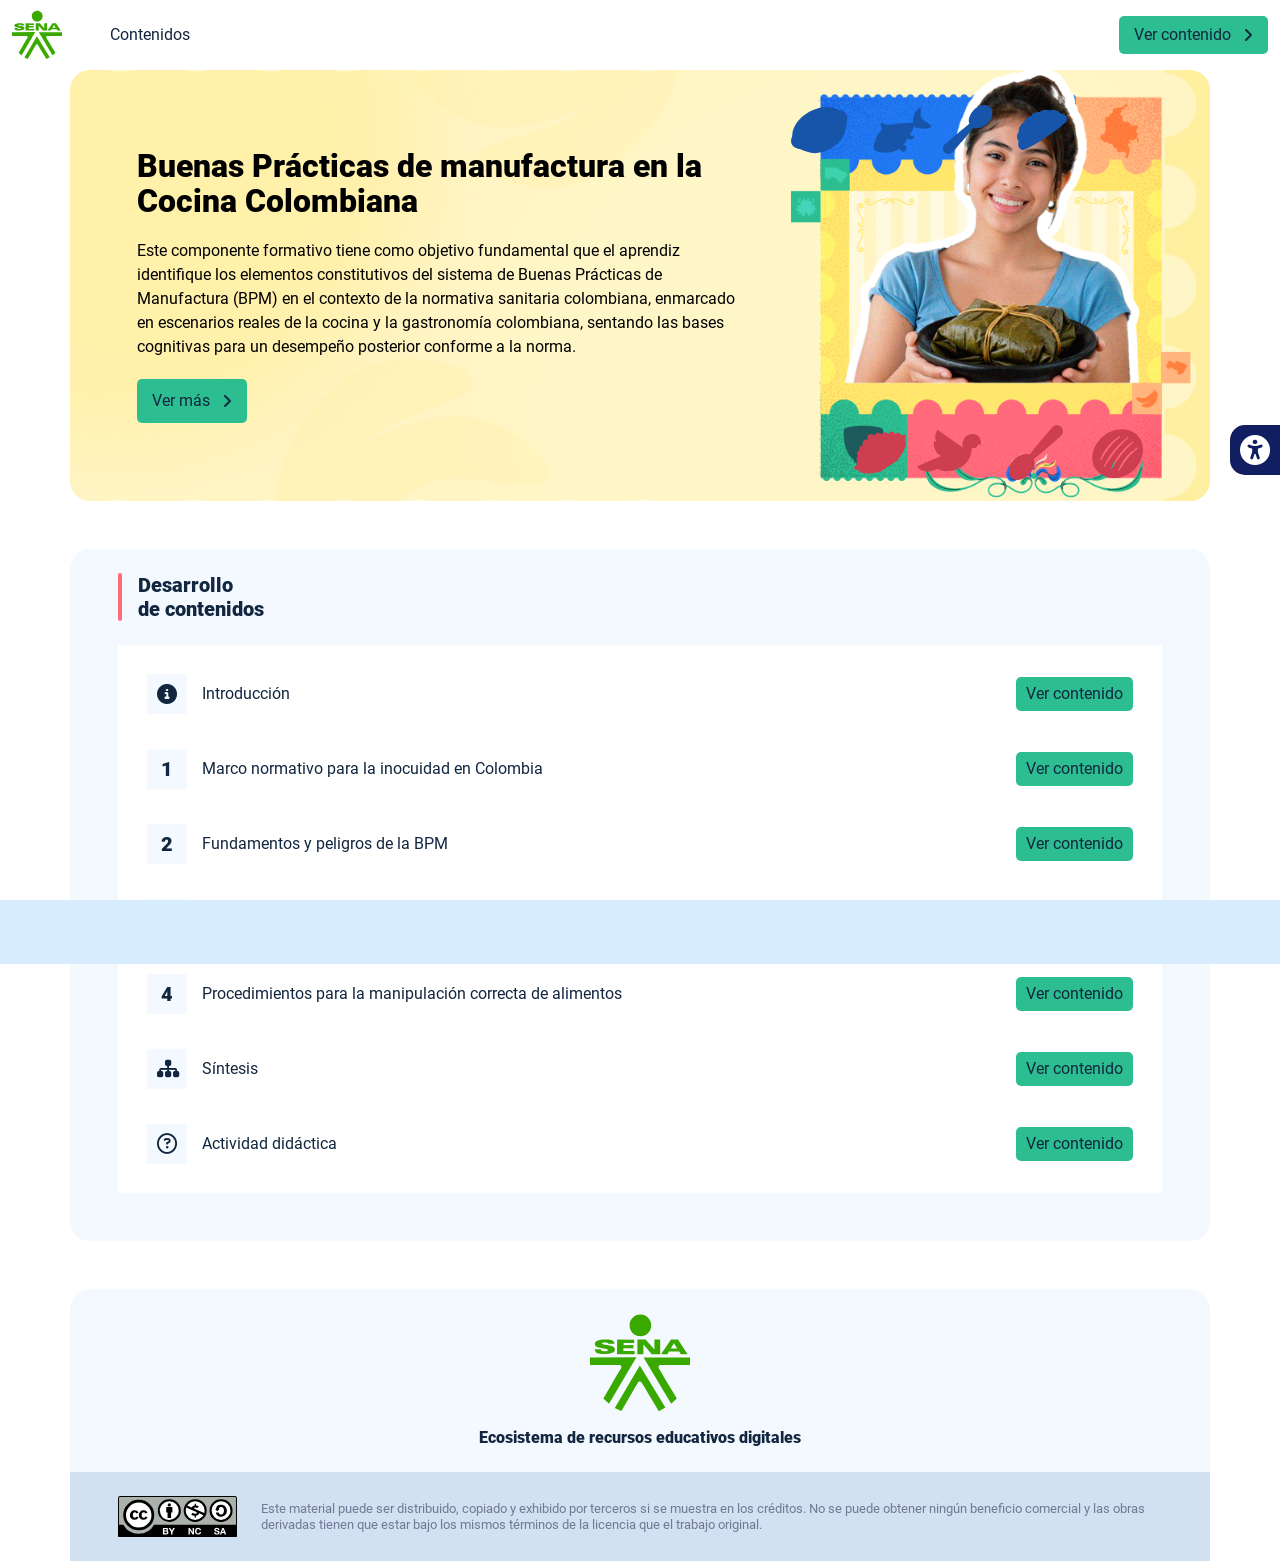
==== commit 68bf3f94: "Deploy to GitHub Pages 🚀" ====
--- a/index.html
+++ b/index.html
@@ -1 +1 @@
-<!DOCTYPE html><html lang=""><head><meta charset="utf-8"><meta http-equiv="X-UA-Compatible" content="IE=edge"><meta name="viewport" content="width=device-width,initial-scale=1"><link rel="icon" href="favicon.ico"><title>Buenas Prácticas de Manufactura en la Cocina Colombiana</title><link href="css/actividad.588d2d44.css" rel="prefetch"><link href="js/actividad.660fb1e3.js" rel="prefetch"><link href="js/intro.e46ca847.js" rel="prefetch"><link href="js/sintesis.d1a7dc99.js" rel="prefetch"><link href="js/tema1.6db8898c.js" rel="prefetch"><link href="js/tema2.3c2c4871.js" rel="prefetch"><link href="js/tema3.9f53f4a0.js" rel="prefetch"><link href="js/tema4.76d5cf68.js" rel="prefetch"><link href="js/tema5.c348532d.js" rel="prefetch"><link href="css/app.f7ed9bdd.css" rel="preload" as="style"><link href="css/chunk-vendors.9480ede5.css" rel="preload" as="style"><link href="js/app.f475f8b4.js" rel="preload" as="script"><link href="js/chunk-vendors.748996a0.js" rel="preload" as="script"><link href="css/chunk-vendors.9480ede5.css" rel="stylesheet"><link href="css/app.f7ed9bdd.css" rel="stylesheet"></head><body><noscript><strong>We're sorry but Buenas Prácticas de Manufactura en la Cocina Colombiana doesn't work properly without JavaScript enabled. Please enable it to continue.</strong></noscript><div id="app"></div><script src="js/chunk-vendors.748996a0.js"></script><script src="js/app.f475f8b4.js"></script></body></html>+<!DOCTYPE html><html lang="es"><head><meta charset="utf-8"><meta http-equiv="X-UA-Compatible" content="IE=edge"><meta name="viewport" content="width=device-width,initial-scale=1"><link rel="icon" href="favicon.ico"><title>Buenas Prácticas de Manufactura en la Cocina Colombiana</title><link href="css/actividad.588d2d44.css" rel="prefetch"><link href="js/actividad.6d4b86da.js" rel="prefetch"><link href="js/intro.46125bc5.js" rel="prefetch"><link href="js/sintesis.0d729ea7.js" rel="prefetch"><link href="js/tema1.b65b6d0c.js" rel="prefetch"><link href="js/tema2.ce8b5856.js" rel="prefetch"><link href="js/tema3.2c1a3027.js" rel="prefetch"><link href="js/tema4.25311afa.js" rel="prefetch"><link href="js/tema5.c348532d.js" rel="prefetch"><link href="css/app.e2127a3e.css" rel="preload" as="style"><link href="css/chunk-vendors.9480ede5.css" rel="preload" as="style"><link href="js/app.bc3b1ce2.js" rel="preload" as="script"><link href="js/chunk-vendors.748996a0.js" rel="preload" as="script"><link href="css/chunk-vendors.9480ede5.css" rel="stylesheet"><link href="css/app.e2127a3e.css" rel="stylesheet"></head><body><noscript><strong>We're sorry but Buenas Prácticas de Manufactura en la Cocina Colombiana doesn't work properly without JavaScript enabled. Please enable it to continue.</strong></noscript><div id="app"></div><script src="js/chunk-vendors.748996a0.js"></script><script src="js/app.bc3b1ce2.js"></script></body></html>
--- a/css/app.e2127a3e.css
+++ b/css/app.e2127a3e.css
@@ -0,0 +1 @@
+*,:after,:before{box-sizing:inherit}html{height:100%;line-height:1.15;box-sizing:border-box;-webkit-font-smoothing:antialiased;-moz-osx-font-smoothing:grayscale;-webkit-text-size-adjust:100%;-ms-text-size-adjust:100%;text-rendering:optimizeLegibility}a,abbr,acronym,address,applet,article,aside,audio,b,big,blockquote,body,canvas,caption,center,cite,code,dd,del,details,dfn,div,dl,dt,em,embed,fieldset,figcaption,figure,footer,form,h1,h2,h3,h4,h5,h6,header,hgroup,html,i,iframe,img,ins,kbd,label,legend,li,mark,menu,nav,object,ol,output,p,pre,q,ruby,s,samp,section,small,span,strike,strong,sub,summary,sup,table,tbody,td,tfoot,th,thead,time,tr,tt,u,ul,var,video{margin:0;padding:0;border:0;outline:0;background:transparent;vertical-align:baseline}article,aside,details,figcaption,figure,footer,header,main,menu,nav,section,summary{display:block}[hidden],template{display:none}hr{box-sizing:content-box;height:0;border-bottom:1px solid #e8e8e8;border-left:0;border-right:0;border-top:0;margin:1.5em 0;overflow:visible}[hidden]{display:none}a{font-family:Roboto,sans-serif;font-size:1em;font-weight:400;text-decoration:none;color:#12263f;background-color:transparent;transition:all .15s ease-in-out;-webkit-text-decoration-skip:objects}a:active,a:hover{outline-width:0}a:active,a:focus,a:hover{color:#000}[type=button],[type=reset],[type=submit],button{-webkit-appearance:none;-moz-appearance:none;appearance:none;cursor:pointer;display:inline-block;vertical-align:middle;border:0;border-radius:5px;color:#12263f;background-color:#2cbe91;font-family:Roboto,sans-serif;font-weight:400;font-size:1em;-webkit-font-smoothing:antialiased;line-height:1em;white-space:nowrap;text-decoration:none;text-transform:none;padding:.75em 1.5em;margin:0;-webkit-user-select:none;-moz-user-select:none;user-select:none;overflow:visible;transition:background-color .15s ease-in-out}[type=button]:focus,[type=button]:hover,[type=reset]:focus,[type=reset]:hover,[type=submit]:focus,[type=submit]:hover,button:focus,button:hover{background-color:#2cbe91;color:#12263f}[type=button]:disabled,[type=reset]:disabled,[type=submit]:disabled,button:disabled{cursor:not-allowed;opacity:.5}[type=button]:disabled:hover,[type=reset]:disabled:hover,[type=submit]:disabled:hover,button:disabled:hover{background-color:#2cbe91}input,select,textarea{margin:0;display:block;font-family:Roboto,sans-serif;font-size:16px}input{overflow:visible}[type=color],[type=date],[type=datetime-local],[type=datetime],[type=email],[type=month],[type=number],[type=password],[type=search],[type=tel],[type=text],[type=time],[type=url],[type=week],input:not([type]),select,select[multiple],textarea{background-color:#fff;border:1px solid #e8e8e8;border-radius:5px;box-shadow:inset 0 1px 3px rgba(0,0,0,.06);box-sizing:inherit;margin-bottom:.75em;padding:.5em;transition:border-color .15s ease-in-out;width:100%}[type=color]:hover,[type=date]:hover,[type=datetime-local]:hover,[type=datetime]:hover,[type=email]:hover,[type=month]:hover,[type=number]:hover,[type=password]:hover,[type=search]:hover,[type=tel]:hover,[type=text]:hover,[type=time]:hover,[type=url]:hover,[type=week]:hover,input:not([type]):hover,select:hover,select[multiple]:hover,textarea:hover{border-color:shade(#e8e8e8,20%)}[type=color]:focus,[type=date]:focus,[type=datetime-local]:focus,[type=datetime]:focus,[type=email]:focus,[type=month]:focus,[type=number]:focus,[type=password]:focus,[type=search]:focus,[type=tel]:focus,[type=text]:focus,[type=time]:focus,[type=url]:focus,[type=week]:focus,input:not([type]):focus,select:focus,select[multiple]:focus,textarea:focus{border-color:#ff6a7d;box-shadow:inset 0 1px 3px rgba(0,0,0,.06),0 0 5px rgba(13,107,237,.7);outline:none}[type=color]:disabled,[type=date]:disabled,[type=datetime-local]:disabled,[type=datetime]:disabled,[type=email]:disabled,[type=month]:disabled,[type=number]:disabled,[type=password]:disabled,[type=search]:disabled,[type=tel]:disabled,[type=text]:disabled,[type=time]:disabled,[type=url]:disabled,[type=week]:disabled,input:not([type]):disabled,select:disabled,select[multiple]:disabled,textarea:disabled{background-color:shade(#fff,5%);cursor:not-allowed}[type=color]:disabled:hover,[type=date]:disabled:hover,[type=datetime-local]:disabled:hover,[type=datetime]:disabled:hover,[type=email]:disabled:hover,[type=month]:disabled:hover,[type=number]:disabled:hover,[type=password]:disabled:hover,[type=search]:disabled:hover,[type=tel]:disabled:hover,[type=text]:disabled:hover,[type=time]:disabled:hover,[type=url]:disabled:hover,[type=week]:disabled:hover,input:not([type]):disabled:hover,select:disabled:hover,select[multiple]:disabled:hover,textarea:disabled:hover{border:1px solid #e8e8e8}select{text-transform:none;max-width:100%;border-radius:5px}::-webkit-file-upload-button{background-color:#2cbe91;border:none;cursor:pointer;color:#12263f;border-radius:5px;padding:.75em 1.5em}::-webkit-file-upload-button:hover{background-color:#2cbe91}optgroup{font-weight:700}fieldset{border:1px solid #e8e8e8;background-color:transparent;padding:1.5em;-webkit-margin-start:0;-webkit-margin-end:0;-webkit-padding-before:1.5em;-webkit-padding-start:1.5em;-webkit-padding-end:1.5em;-webkit-padding-after:1.5em}legend{box-sizing:border-box;color:inherit;display:table;max-width:100%;padding:0;white-space:normal;font-weight:600;-webkit-padding-start:0;-webkit-padding-end:0}label,legend{margin-bottom:.375em}label{display:block;font-size:1em;font-family:Roboto,sans-serif;font-weight:900}textarea{overflow:auto;resize:vertical}[type=checkbox],[type=radio]{box-sizing:border-box;padding:0;display:inline;margin-right:.375em}[type=number]::-webkit-inner-spin-button,[type=number]::-webkit-outer-spin-button{height:auto}[type=search]{-webkit-appearance:textfield;outline-offset:-2px}[type=search]::-webkit-search-cancel-button,[type=search]::-webkit-search-decoration{-webkit-appearance:none;-moz-appearance:none}::-moz-placeholder{color:#999}::placeholder{color:#999}::-webkit-file-upload-button{-webkit-appearance:button;-moz-appearance:button;font:inherit}[type=file]{margin-bottom:.75em;width:100%}[type=button],[type=reset],[type=submit],button{-webkit-appearance:button}[type=button]::-moz-focus-inner,[type=reset]::-moz-focus-inner,[type=submit]::-moz-focus-inner,button::-moz-focus-inner{border-style:none;padding:0}[type=button]:-moz-focusring,[type=reset]:-moz-focusring,[type=submit]:-moz-focusring,button:-moz-focusring{outline:1px dotted ButtonText}progress{vertical-align:baseline}ol,ul{list-style:none;margin-bottom:1em}dt{font-weight:700}figure,img,picture,svg{margin:0;width:100%;max-width:100%}figcaption{display:block;background-color:#e8e8e8;padding:.75em 1.5em;font-size:.8em;font-weight:700}img,svg{display:block;border-style:none}svg:not(:root){overflow:hidden}audio,canvas,progress,video{display:inline-block}audio:not([controls]){display:none;height:0}template{display:none}table{border-collapse:collapse;border-spacing:0;table-layout:fixed;width:100%}td,th,tr{vertical-align:middle}td,th{border:1px solid #e8e8e8;padding:.75em}th{font-size:.875em;line-height:1.2}td{line-height:1.5}body{font-size:16px;font-weight:400;line-height:1.5}body,h1,h2,h3,h4,h5,h6{color:#12263f;font-family:Roboto,sans-serif}h1,h2,h3,h4,h5,h6{font-weight:900;line-height:1.2;margin:0 0 .75em}h1{font-size:2em}h2{font-size:1.5em}h3{font-size:1.25em}h4{font-size:1.125em}h5{font-size:1em}h6{font-size:.875em}p{font-family:Roboto,sans-serif;font-size:1em;font-weight:400;line-height:1.5;color:#12263f;margin-bottom:1em}b,strong{font-weight:700}dfn,em,i{font-style:italic}br{line-height:2em}u{text-decoration:underline}code,kbd,pre,samp{color:#727997;font-family:Lucida Console,Courier New,monospace;font-size:1em}sub,sup{font-size:75%;line-height:0;position:relative;vertical-align:baseline}sub{bottom:-.25em}sup{top:-.5em}small{font-size:80%}mark{background-color:#ffeb3b;color:#000}abbr[title]{border-bottom:none;text-decoration:underline;-webkit-text-decoration:underline dotted;text-decoration:underline dotted}blockquote,q{quotes:none}::selection{background:#2196f3!important;color:#fff!important;text-shadow:none}::-moz-selection{background:#2196f3!important;color:#fff!important;text-shadow:none}img::selection{background:transparent}img::-moz-selection{background:transparent}body{-webkit-tap-highlight-color:#2196F3!important}details,menu{display:block}summary{display:list-item}@media print{*,:after,:before,:first-letter,:first-line{background:transparent!important;color:#000!important;box-shadow:none!important;text-shadow:none!important}a,a:visited{text-decoration:underline}a[href]:after{content:" (" attr(href) ")"}a abbr[title]:after{content:" (" attr(title) ")"}a[href^="#"]:after,a[href^="javascript:"]:after{content:""}blockquote,pre{border:1px solid #999;page-break-inside:avoid}thead{display:table-header-group}img,tr{page-break-inside:avoid}img{max-width:100%!important}h2,h3,p{orphans:3;widows:3}h2,h3{page-break-after:avoid}}[data-aos][data-aos][data-aos-duration="50"],body[data-aos-duration="50"] [data-aos]{transition-duration:50ms}[data-aos][data-aos][data-aos-delay="50"],body[data-aos-delay="50"] [data-aos]{transition-delay:0s}[data-aos][data-aos][data-aos-delay="50"].aos-animate,body[data-aos-delay="50"] [data-aos].aos-animate{transition-delay:50ms}[data-aos][data-aos][data-aos-duration="100"],body[data-aos-duration="100"] [data-aos]{transition-duration:.1s}[data-aos][data-aos][data-aos-delay="100"],body[data-aos-delay="100"] [data-aos]{transition-delay:0s}[data-aos][data-aos][data-aos-delay="100"].aos-animate,body[data-aos-delay="100"] [data-aos].aos-animate{transition-delay:.1s}[data-aos][data-aos][data-aos-duration="150"],body[data-aos-duration="150"] [data-aos]{transition-duration:.15s}[data-aos][data-aos][data-aos-delay="150"],body[data-aos-delay="150"] [data-aos]{transition-delay:0s}[data-aos][data-aos][data-aos-delay="150"].aos-animate,body[data-aos-delay="150"] [data-aos].aos-animate{transition-delay:.15s}[data-aos][data-aos][data-aos-duration="200"],body[data-aos-duration="200"] [data-aos]{transition-duration:.2s}[data-aos][data-aos][data-aos-delay="200"],body[data-aos-delay="200"] [data-aos]{transition-delay:0s}[data-aos][data-aos][data-aos-delay="200"].aos-animate,body[data-aos-delay="200"] [data-aos].aos-animate{transition-delay:.2s}[data-aos][data-aos][data-aos-duration="250"],body[data-aos-duration="250"] [data-aos]{transition-duration:.25s}[data-aos][data-aos][data-aos-delay="250"],body[data-aos-delay="250"] [data-aos]{transition-delay:0s}[data-aos][data-aos][data-aos-delay="250"].aos-animate,body[data-aos-delay="250"] [data-aos].aos-animate{transition-delay:.25s}[data-aos][data-aos][data-aos-duration="300"],body[data-aos-duration="300"] [data-aos]{transition-duration:.3s}[data-aos][data-aos][data-aos-delay="300"],body[data-aos-delay="300"] [data-aos]{transition-delay:0s}[data-aos][data-aos][data-aos-delay="300"].aos-animate,body[data-aos-delay="300"] [data-aos].aos-animate{transition-delay:.3s}[data-aos][data-aos][data-aos-duration="350"],body[data-aos-duration="350"] [data-aos]{transition-duration:.35s}[data-aos][data-aos][data-aos-delay="350"],body[data-aos-delay="350"] [data-aos]{transition-delay:0s}[data-aos][data-aos][data-aos-delay="350"].aos-animate,body[data-aos-delay="350"] [data-aos].aos-animate{transition-delay:.35s}[data-aos][data-aos][data-aos-duration="400"],body[data-aos-duration="400"] [data-aos]{transition-duration:.4s}[data-aos][data-aos][data-aos-delay="400"],body[data-aos-delay="400"] [data-aos]{transition-delay:0s}[data-aos][data-aos][data-aos-delay="400"].aos-animate,body[data-aos-delay="400"] [data-aos].aos-animate{transition-delay:.4s}[data-aos][data-aos][data-aos-duration="450"],body[data-aos-duration="450"] [data-aos]{transition-duration:.45s}[data-aos][data-aos][data-aos-delay="450"],body[data-aos-delay="450"] [data-aos]{transition-delay:0s}[data-aos][data-aos][data-aos-delay="450"].aos-animate,body[data-aos-delay="450"] [data-aos].aos-animate{transition-delay:.45s}[data-aos][data-aos][data-aos-duration="500"],body[data-aos-duration="500"] [data-aos]{transition-duration:.5s}[data-aos][data-aos][data-aos-delay="500"],body[data-aos-delay="500"] [data-aos]{transition-delay:0s}[data-aos][data-aos][data-aos-delay="500"].aos-animate,body[data-aos-delay="500"] [data-aos].aos-animate{transition-delay:.5s}[data-aos][data-aos][data-aos-duration="550"],body[data-aos-duration="550"] [data-aos]{transition-duration:.55s}[data-aos][data-aos][data-aos-delay="550"],body[data-aos-delay="550"] [data-aos]{transition-delay:0s}[data-aos][data-aos][data-aos-delay="550"].aos-animate,body[data-aos-delay="550"] [data-aos].aos-animate{transition-delay:.55s}[data-aos][data-aos][data-aos-duration="600"],body[data-aos-duration="600"] [data-aos]{transition-duration:.6s}[data-aos][data-aos][data-aos-delay="600"],body[data-aos-delay="600"] [data-aos]{transition-delay:0s}[data-aos][data-aos][data-aos-delay="600"].aos-animate,body[data-aos-delay="600"] [data-aos].aos-animate{transition-delay:.6s}[data-aos][data-aos][data-aos-duration="650"],body[data-aos-duration="650"] [data-aos]{transition-duration:.65s}[data-aos][data-aos][data-aos-delay="650"],body[data-aos-delay="650"] [data-aos]{transition-delay:0s}[data-aos][data-aos][data-aos-delay="650"].aos-animate,body[data-aos-delay="650"] [data-aos].aos-animate{transition-delay:.65s}[data-aos][data-aos][data-aos-duration="700"],body[data-aos-duration="700"] [data-aos]{transition-duration:.7s}[data-aos][data-aos][data-aos-delay="700"],body[data-aos-delay="700"] [data-aos]{transition-delay:0s}[data-aos][data-aos][data-aos-delay="700"].aos-animate,body[data-aos-delay="700"] [data-aos].aos-animate{transition-delay:.7s}[data-aos][data-aos][data-aos-duration="750"],body[data-aos-duration="750"] [data-aos]{transition-duration:.75s}[data-aos][data-aos][data-aos-delay="750"],body[data-aos-delay="750"] [data-aos]{transition-delay:0s}[data-aos][data-aos][data-aos-delay="750"].aos-animate,body[data-aos-delay="750"] [data-aos].aos-animate{transition-delay:.75s}[data-aos][data-aos][data-aos-duration="800"],body[data-aos-duration="800"] [data-aos]{transition-duration:.8s}[data-aos][data-aos][data-aos-delay="800"],body[data-aos-delay="800"] [data-aos]{transition-delay:0s}[data-aos][data-aos][data-aos-delay="800"].aos-animate,body[data-aos-delay="800"] [data-aos].aos-animate{transition-delay:.8s}[data-aos][data-aos][data-aos-duration="850"],body[data-aos-duration="850"] [data-aos]{transition-duration:.85s}[data-aos][data-aos][data-aos-delay="850"],body[data-aos-delay="850"] [data-aos]{transition-delay:0s}[data-aos][data-aos][data-aos-delay="850"].aos-animate,body[data-aos-delay="850"] [data-aos].aos-animate{transition-delay:.85s}[data-aos][data-aos][data-aos-duration="900"],body[data-aos-duration="900"] [data-aos]{transition-duration:.9s}[data-aos][data-aos][data-aos-delay="900"],body[data-aos-delay="900"] [data-aos]{transition-delay:0s}[data-aos][data-aos][data-aos-delay="900"].aos-animate,body[data-aos-delay="900"] [data-aos].aos-animate{transition-delay:.9s}[data-aos][data-aos][data-aos-duration="950"],body[data-aos-duration="950"] [data-aos]{transition-duration:.95s}[data-aos][data-aos][data-aos-delay="950"],body[data-aos-delay="950"] [data-aos]{transition-delay:0s}[data-aos][data-aos][data-aos-delay="950"].aos-animate,body[data-aos-delay="950"] [data-aos].aos-animate{transition-delay:.95s}[data-aos][data-aos][data-aos-duration="1000"],body[data-aos-duration="1000"] [data-aos]{transition-duration:1s}[data-aos][data-aos][data-aos-delay="1000"],body[data-aos-delay="1000"] [data-aos]{transition-delay:0s}[data-aos][data-aos][data-aos-delay="1000"].aos-animate,body[data-aos-delay="1000"] [data-aos].aos-animate{transition-delay:1s}[data-aos][data-aos][data-aos-duration="1050"],body[data-aos-duration="1050"] [data-aos]{transition-duration:1.05s}[data-aos][data-aos][data-aos-delay="1050"],body[data-aos-delay="1050"] [data-aos]{transition-delay:0s}[data-aos][data-aos][data-aos-delay="1050"].aos-animate,body[data-aos-delay="1050"] [data-aos].aos-animate{transition-delay:1.05s}[data-aos][data-aos][data-aos-duration="1100"],body[data-aos-duration="1100"] [data-aos]{transition-duration:1.1s}[data-aos][data-aos][data-aos-delay="1100"],body[data-aos-delay="1100"] [data-aos]{transition-delay:0s}[data-aos][data-aos][data-aos-delay="1100"].aos-animate,body[data-aos-delay="1100"] [data-aos].aos-animate{transition-delay:1.1s}[data-aos][data-aos][data-aos-duration="1150"],body[data-aos-duration="1150"] [data-aos]{transition-duration:1.15s}[data-aos][data-aos][data-aos-delay="1150"],body[data-aos-delay="1150"] [data-aos]{transition-delay:0s}[data-aos][data-aos][data-aos-delay="1150"].aos-animate,body[data-aos-delay="1150"] [data-aos].aos-animate{transition-delay:1.15s}[data-aos][data-aos][data-aos-duration="1200"],body[data-aos-duration="1200"] [data-aos]{transition-duration:1.2s}[data-aos][data-aos][data-aos-delay="1200"],body[data-aos-delay="1200"] [data-aos]{transition-delay:0s}[data-aos][data-aos][data-aos-delay="1200"].aos-animate,body[data-aos-delay="1200"] [data-aos].aos-animate{transition-delay:1.2s}[data-aos][data-aos][data-aos-duration="1250"],body[data-aos-duration="1250"] [data-aos]{transition-duration:1.25s}[data-aos][data-aos][data-aos-delay="1250"],body[data-aos-delay="1250"] [data-aos]{transition-delay:0s}[data-aos][data-aos][data-aos-delay="1250"].aos-animate,body[data-aos-delay="1250"] [data-aos].aos-animate{transition-delay:1.25s}[data-aos][data-aos][data-aos-duration="1300"],body[data-aos-duration="1300"] [data-aos]{transition-duration:1.3s}[data-aos][data-aos][data-aos-delay="1300"],body[data-aos-delay="1300"] [data-aos]{transition-delay:0s}[data-aos][data-aos][data-aos-delay="1300"].aos-animate,body[data-aos-delay="1300"] [data-aos].aos-animate{transition-delay:1.3s}[data-aos][data-aos][data-aos-duration="1350"],body[data-aos-duration="1350"] [data-aos]{transition-duration:1.35s}[data-aos][data-aos][data-aos-delay="1350"],body[data-aos-delay="1350"] [data-aos]{transition-delay:0s}[data-aos][data-aos][data-aos-delay="1350"].aos-animate,body[data-aos-delay="1350"] [data-aos].aos-animate{transition-delay:1.35s}[data-aos][data-aos][data-aos-duration="1400"],body[data-aos-duration="1400"] [data-aos]{transition-duration:1.4s}[data-aos][data-aos][data-aos-delay="1400"],body[data-aos-delay="1400"] [data-aos]{transition-delay:0s}[data-aos][data-aos][data-aos-delay="1400"].aos-animate,body[data-aos-delay="1400"] [data-aos].aos-animate{transition-delay:1.4s}[data-aos][data-aos][data-aos-duration="1450"],body[data-aos-duration="1450"] [data-aos]{transition-duration:1.45s}[data-aos][data-aos][data-aos-delay="1450"],body[data-aos-delay="1450"] [data-aos]{transition-delay:0s}[data-aos][data-aos][data-aos-delay="1450"].aos-animate,body[data-aos-delay="1450"] [data-aos].aos-animate{transition-delay:1.45s}[data-aos][data-aos][data-aos-duration="1500"],body[data-aos-duration="1500"] [data-aos]{transition-duration:1.5s}[data-aos][data-aos][data-aos-delay="1500"],body[data-aos-delay="1500"] [data-aos]{transition-delay:0s}[data-aos][data-aos][data-aos-delay="1500"].aos-animate,body[data-aos-delay="1500"] [data-aos].aos-animate{transition-delay:1.5s}[data-aos][data-aos][data-aos-duration="1550"],body[data-aos-duration="1550"] [data-aos]{transition-duration:1.55s}[data-aos][data-aos][data-aos-delay="1550"],body[data-aos-delay="1550"] [data-aos]{transition-delay:0s}[data-aos][data-aos][data-aos-delay="1550"].aos-animate,body[data-aos-delay="1550"] [data-aos].aos-animate{transition-delay:1.55s}[data-aos][data-aos][data-aos-duration="1600"],body[data-aos-duration="1600"] [data-aos]{transition-duration:1.6s}[data-aos][data-aos][data-aos-delay="1600"],body[data-aos-delay="1600"] [data-aos]{transition-delay:0s}[data-aos][data-aos][data-aos-delay="1600"].aos-animate,body[data-aos-delay="1600"] [data-aos].aos-animate{transition-delay:1.6s}[data-aos][data-aos][data-aos-duration="1650"],body[data-aos-duration="1650"] [data-aos]{transition-duration:1.65s}[data-aos][data-aos][data-aos-delay="1650"],body[data-aos-delay="1650"] [data-aos]{transition-delay:0s}[data-aos][data-aos][data-aos-delay="1650"].aos-animate,body[data-aos-delay="1650"] [data-aos].aos-animate{transition-delay:1.65s}[data-aos][data-aos][data-aos-duration="1700"],body[data-aos-duration="1700"] [data-aos]{transition-duration:1.7s}[data-aos][data-aos][data-aos-delay="1700"],body[data-aos-delay="1700"] [data-aos]{transition-delay:0s}[data-aos][data-aos][data-aos-delay="1700"].aos-animate,body[data-aos-delay="1700"] [data-aos].aos-animate{transition-delay:1.7s}[data-aos][data-aos][data-aos-duration="1750"],body[data-aos-duration="1750"] [data-aos]{transition-duration:1.75s}[data-aos][data-aos][data-aos-delay="1750"],body[data-aos-delay="1750"] [data-aos]{transition-delay:0s}[data-aos][data-aos][data-aos-delay="1750"].aos-animate,body[data-aos-delay="1750"] [data-aos].aos-animate{transition-delay:1.75s}[data-aos][data-aos][data-aos-duration="1800"],body[data-aos-duration="1800"] [data-aos]{transition-duration:1.8s}[data-aos][data-aos][data-aos-delay="1800"],body[data-aos-delay="1800"] [data-aos]{transition-delay:0s}[data-aos][data-aos][data-aos-delay="1800"].aos-animate,body[data-aos-delay="1800"] [data-aos].aos-animate{transition-delay:1.8s}[data-aos][data-aos][data-aos-duration="1850"],body[data-aos-duration="1850"] [data-aos]{transition-duration:1.85s}[data-aos][data-aos][data-aos-delay="1850"],body[data-aos-delay="1850"] [data-aos]{transition-delay:0s}[data-aos][data-aos][data-aos-delay="1850"].aos-animate,body[data-aos-delay="1850"] [data-aos].aos-animate{transition-delay:1.85s}[data-aos][data-aos][data-aos-duration="1900"],body[data-aos-duration="1900"] [data-aos]{transition-duration:1.9s}[data-aos][data-aos][data-aos-delay="1900"],body[data-aos-delay="1900"] [data-aos]{transition-delay:0s}[data-aos][data-aos][data-aos-delay="1900"].aos-animate,body[data-aos-delay="1900"] [data-aos].aos-animate{transition-delay:1.9s}[data-aos][data-aos][data-aos-duration="1950"],body[data-aos-duration="1950"] [data-aos]{transition-duration:1.95s}[data-aos][data-aos][data-aos-delay="1950"],body[data-aos-delay="1950"] [data-aos]{transition-delay:0s}[data-aos][data-aos][data-aos-delay="1950"].aos-animate,body[data-aos-delay="1950"] [data-aos].aos-animate{transition-delay:1.95s}[data-aos][data-aos][data-aos-duration="2000"],body[data-aos-duration="2000"] [data-aos]{transition-duration:2s}[data-aos][data-aos][data-aos-delay="2000"],body[data-aos-delay="2000"] [data-aos]{transition-delay:0s}[data-aos][data-aos][data-aos-delay="2000"].aos-animate,body[data-aos-delay="2000"] [data-aos].aos-animate{transition-delay:2s}[data-aos][data-aos][data-aos-duration="2050"],body[data-aos-duration="2050"] [data-aos]{transition-duration:2.05s}[data-aos][data-aos][data-aos-delay="2050"],body[data-aos-delay="2050"] [data-aos]{transition-delay:0s}[data-aos][data-aos][data-aos-delay="2050"].aos-animate,body[data-aos-delay="2050"] [data-aos].aos-animate{transition-delay:2.05s}[data-aos][data-aos][data-aos-duration="2100"],body[data-aos-duration="2100"] [data-aos]{transition-duration:2.1s}[data-aos][data-aos][data-aos-delay="2100"],body[data-aos-delay="2100"] [data-aos]{transition-delay:0s}[data-aos][data-aos][data-aos-delay="2100"].aos-animate,body[data-aos-delay="2100"] [data-aos].aos-animate{transition-delay:2.1s}[data-aos][data-aos][data-aos-duration="2150"],body[data-aos-duration="2150"] [data-aos]{transition-duration:2.15s}[data-aos][data-aos][data-aos-delay="2150"],body[data-aos-delay="2150"] [data-aos]{transition-delay:0s}[data-aos][data-aos][data-aos-delay="2150"].aos-animate,body[data-aos-delay="2150"] [data-aos].aos-animate{transition-delay:2.15s}[data-aos][data-aos][data-aos-duration="2200"],body[data-aos-duration="2200"] [data-aos]{transition-duration:2.2s}[data-aos][data-aos][data-aos-delay="2200"],body[data-aos-delay="2200"] [data-aos]{transition-delay:0s}[data-aos][data-aos][data-aos-delay="2200"].aos-animate,body[data-aos-delay="2200"] [data-aos].aos-animate{transition-delay:2.2s}[data-aos][data-aos][data-aos-duration="2250"],body[data-aos-duration="2250"] [data-aos]{transition-duration:2.25s}[data-aos][data-aos][data-aos-delay="2250"],body[data-aos-delay="2250"] [data-aos]{transition-delay:0s}[data-aos][data-aos][data-aos-delay="2250"].aos-animate,body[data-aos-delay="2250"] [data-aos].aos-animate{transition-delay:2.25s}[data-aos][data-aos][data-aos-duration="2300"],body[data-aos-duration="2300"] [data-aos]{transition-duration:2.3s}[data-aos][data-aos][data-aos-delay="2300"],body[data-aos-delay="2300"] [data-aos]{transition-delay:0s}[data-aos][data-aos][data-aos-delay="2300"].aos-animate,body[data-aos-delay="2300"] [data-aos].aos-animate{transition-delay:2.3s}[data-aos][data-aos][data-aos-duration="2350"],body[data-aos-duration="2350"] [data-aos]{transition-duration:2.35s}[data-aos][data-aos][data-aos-delay="2350"],body[data-aos-delay="2350"] [data-aos]{transition-delay:0s}[data-aos][data-aos][data-aos-delay="2350"].aos-animate,body[data-aos-delay="2350"] [data-aos].aos-animate{transition-delay:2.35s}[data-aos][data-aos][data-aos-duration="2400"],body[data-aos-duration="2400"] [data-aos]{transition-duration:2.4s}[data-aos][data-aos][data-aos-delay="2400"],body[data-aos-delay="2400"] [data-aos]{transition-delay:0s}[data-aos][data-aos][data-aos-delay="2400"].aos-animate,body[data-aos-delay="2400"] [data-aos].aos-animate{transition-delay:2.4s}[data-aos][data-aos][data-aos-duration="2450"],body[data-aos-duration="2450"] [data-aos]{transition-duration:2.45s}[data-aos][data-aos][data-aos-delay="2450"],body[data-aos-delay="2450"] [data-aos]{transition-delay:0s}[data-aos][data-aos][data-aos-delay="2450"].aos-animate,body[data-aos-delay="2450"] [data-aos].aos-animate{transition-delay:2.45s}[data-aos][data-aos][data-aos-duration="2500"],body[data-aos-duration="2500"] [data-aos]{transition-duration:2.5s}[data-aos][data-aos][data-aos-delay="2500"],body[data-aos-delay="2500"] [data-aos]{transition-delay:0s}[data-aos][data-aos][data-aos-delay="2500"].aos-animate,body[data-aos-delay="2500"] [data-aos].aos-animate{transition-delay:2.5s}[data-aos][data-aos][data-aos-duration="2550"],body[data-aos-duration="2550"] [data-aos]{transition-duration:2.55s}[data-aos][data-aos][data-aos-delay="2550"],body[data-aos-delay="2550"] [data-aos]{transition-delay:0s}[data-aos][data-aos][data-aos-delay="2550"].aos-animate,body[data-aos-delay="2550"] [data-aos].aos-animate{transition-delay:2.55s}[data-aos][data-aos][data-aos-duration="2600"],body[data-aos-duration="2600"] [data-aos]{transition-duration:2.6s}[data-aos][data-aos][data-aos-delay="2600"],body[data-aos-delay="2600"] [data-aos]{transition-delay:0s}[data-aos][data-aos][data-aos-delay="2600"].aos-animate,body[data-aos-delay="2600"] [data-aos].aos-animate{transition-delay:2.6s}[data-aos][data-aos][data-aos-duration="2650"],body[data-aos-duration="2650"] [data-aos]{transition-duration:2.65s}[data-aos][data-aos][data-aos-delay="2650"],body[data-aos-delay="2650"] [data-aos]{transition-delay:0s}[data-aos][data-aos][data-aos-delay="2650"].aos-animate,body[data-aos-delay="2650"] [data-aos].aos-animate{transition-delay:2.65s}[data-aos][data-aos][data-aos-duration="2700"],body[data-aos-duration="2700"] [data-aos]{transition-duration:2.7s}[data-aos][data-aos][data-aos-delay="2700"],body[data-aos-delay="2700"] [data-aos]{transition-delay:0s}[data-aos][data-aos][data-aos-delay="2700"].aos-animate,body[data-aos-delay="2700"] [data-aos].aos-animate{transition-delay:2.7s}[data-aos][data-aos][data-aos-duration="2750"],body[data-aos-duration="2750"] [data-aos]{transition-duration:2.75s}[data-aos][data-aos][data-aos-delay="2750"],body[data-aos-delay="2750"] [data-aos]{transition-delay:0s}[data-aos][data-aos][data-aos-delay="2750"].aos-animate,body[data-aos-delay="2750"] [data-aos].aos-animate{transition-delay:2.75s}[data-aos][data-aos][data-aos-duration="2800"],body[data-aos-duration="2800"] [data-aos]{transition-duration:2.8s}[data-aos][data-aos][data-aos-delay="2800"],body[data-aos-delay="2800"] [data-aos]{transition-delay:0s}[data-aos][data-aos][data-aos-delay="2800"].aos-animate,body[data-aos-delay="2800"] [data-aos].aos-animate{transition-delay:2.8s}[data-aos][data-aos][data-aos-duration="2850"],body[data-aos-duration="2850"] [data-aos]{transition-duration:2.85s}[data-aos][data-aos][data-aos-delay="2850"],body[data-aos-delay="2850"] [data-aos]{transition-delay:0s}[data-aos][data-aos][data-aos-delay="2850"].aos-animate,body[data-aos-delay="2850"] [data-aos].aos-animate{transition-delay:2.85s}[data-aos][data-aos][data-aos-duration="2900"],body[data-aos-duration="2900"] [data-aos]{transition-duration:2.9s}[data-aos][data-aos][data-aos-delay="2900"],body[data-aos-delay="2900"] [data-aos]{transition-delay:0s}[data-aos][data-aos][data-aos-delay="2900"].aos-animate,body[data-aos-delay="2900"] [data-aos].aos-animate{transition-delay:2.9s}[data-aos][data-aos][data-aos-duration="2950"],body[data-aos-duration="2950"] [data-aos]{transition-duration:2.95s}[data-aos][data-aos][data-aos-delay="2950"],body[data-aos-delay="2950"] [data-aos]{transition-delay:0s}[data-aos][data-aos][data-aos-delay="2950"].aos-animate,body[data-aos-delay="2950"] [data-aos].aos-animate{transition-delay:2.95s}[data-aos][data-aos][data-aos-duration="3000"],body[data-aos-duration="3000"] [data-aos]{transition-duration:3s}[data-aos][data-aos][data-aos-delay="3000"],body[data-aos-delay="3000"] [data-aos]{transition-delay:0s}[data-aos][data-aos][data-aos-delay="3000"].aos-animate,body[data-aos-delay="3000"] [data-aos].aos-animate{transition-delay:3s}[data-aos]{pointer-events:none}[data-aos].aos-animate{pointer-events:auto}[data-aos][data-aos][data-aos-easing=linear],body[data-aos-easing=linear] [data-aos]{transition-timing-function:cubic-bezier(.25,.25,.75,.75)}[data-aos][data-aos][data-aos-easing=ease],body[data-aos-easing=ease] [data-aos]{transition-timing-function:ease}[data-aos][data-aos][data-aos-easing=ease-in],body[data-aos-easing=ease-in] [data-aos]{transition-timing-function:ease-in}[data-aos][data-aos][data-aos-easing=ease-out],body[data-aos-easing=ease-out] [data-aos]{transition-timing-function:ease-out}[data-aos][data-aos][data-aos-easing=ease-in-out],body[data-aos-easing=ease-in-out] [data-aos]{transition-timing-function:ease-in-out}[data-aos][data-aos][data-aos-easing=ease-in-back],body[data-aos-easing=ease-in-back] [data-aos]{transition-timing-function:cubic-bezier(.6,-.28,.735,.045)}[data-aos][data-aos][data-aos-easing=ease-out-back],body[data-aos-easing=ease-out-back] [data-aos]{transition-timing-function:cubic-bezier(.175,.885,.32,1.275)}[data-aos][data-aos][data-aos-easing=ease-in-out-back],body[data-aos-easing=ease-in-out-back] [data-aos]{transition-timing-function:cubic-bezier(.68,-.55,.265,1.55)}[data-aos][data-aos][data-aos-easing=ease-in-sine],body[data-aos-easing=ease-in-sine] [data-aos]{transition-timing-function:cubic-bezier(.47,0,.745,.715)}[data-aos][data-aos][data-aos-easing=ease-out-sine],body[data-aos-easing=ease-out-sine] [data-aos]{transition-timing-function:cubic-bezier(.39,.575,.565,1)}[data-aos][data-aos][data-aos-easing=ease-in-out-sine],body[data-aos-easing=ease-in-out-sine] [data-aos]{transition-timing-function:cubic-bezier(.445,.05,.55,.95)}[data-aos][data-aos][data-aos-easing=ease-in-quad],body[data-aos-easing=ease-in-quad] [data-aos]{transition-timing-function:cubic-bezier(.55,.085,.68,.53)}[data-aos][data-aos][data-aos-easing=ease-out-quad],body[data-aos-easing=ease-out-quad] [data-aos]{transition-timing-function:cubic-bezier(.25,.46,.45,.94)}[data-aos][data-aos][data-aos-easing=ease-in-out-quad],body[data-aos-easing=ease-in-out-quad] [data-aos]{transition-timing-function:cubic-bezier(.455,.03,.515,.955)}[data-aos][data-aos][data-aos-easing=ease-in-cubic],body[data-aos-easing=ease-in-cubic] [data-aos]{transition-timing-function:cubic-bezier(.55,.085,.68,.53)}[data-aos][data-aos][data-aos-easing=ease-out-cubic],body[data-aos-easing=ease-out-cubic] [data-aos]{transition-timing-function:cubic-bezier(.25,.46,.45,.94)}[data-aos][data-aos][data-aos-easing=ease-in-out-cubic],body[data-aos-easing=ease-in-out-cubic] [data-aos]{transition-timing-function:cubic-bezier(.455,.03,.515,.955)}[data-aos][data-aos][data-aos-easing=ease-in-quart],body[data-aos-easing=ease-in-quart] [data-aos]{transition-timing-function:cubic-bezier(.55,.085,.68,.53)}[data-aos][data-aos][data-aos-easing=ease-out-quart],body[data-aos-easing=ease-out-quart] [data-aos]{transition-timing-function:cubic-bezier(.25,.46,.45,.94)}[data-aos][data-aos][data-aos-easing=ease-in-out-quart],body[data-aos-easing=ease-in-out-quart] [data-aos]{transition-timing-function:cubic-bezier(.455,.03,.515,.955)}@media screen{html:not(.no-js) [data-aos^=fade][data-aos^=fade]{opacity:0;transition-property:opacity,transform}html:not(.no-js) [data-aos^=fade][data-aos^=fade].aos-animate{opacity:1;transform:none}html:not(.no-js) [data-aos=fade-up]{transform:translate3d(0,100px,0)}html:not(.no-js) [data-aos=fade-down]{transform:translate3d(0,-100px,0)}html:not(.no-js) [data-aos=fade-right]{transform:translate3d(-100px,0,0)}html:not(.no-js) [data-aos=fade-left]{transform:translate3d(100px,0,0)}html:not(.no-js) [data-aos=fade-up-right]{transform:translate3d(-100px,100px,0)}html:not(.no-js) [data-aos=fade-up-left]{transform:translate3d(100px,100px,0)}html:not(.no-js) [data-aos=fade-down-right]{transform:translate3d(-100px,-100px,0)}html:not(.no-js) [data-aos=fade-down-left]{transform:translate3d(100px,-100px,0)}html:not(.no-js) [data-aos^=zoom][data-aos^=zoom]{opacity:0;transition-property:opacity,transform}html:not(.no-js) [data-aos^=zoom][data-aos^=zoom].aos-animate{opacity:1;transform:translateZ(0) scale(1)}html:not(.no-js) [data-aos=zoom-in]{transform:scale(.6)}html:not(.no-js) [data-aos=zoom-in-up]{transform:translate3d(0,100px,0) scale(.6)}html:not(.no-js) [data-aos=zoom-in-down]{transform:translate3d(0,-100px,0) scale(.6)}html:not(.no-js) [data-aos=zoom-in-right]{transform:translate3d(-100px,0,0) scale(.6)}html:not(.no-js) [data-aos=zoom-in-left]{transform:translate3d(100px,0,0) scale(.6)}html:not(.no-js) [data-aos=zoom-out]{transform:scale(1.2)}html:not(.no-js) [data-aos=zoom-out-up]{transform:translate3d(0,100px,0) scale(1.2)}html:not(.no-js) [data-aos=zoom-out-down]{transform:translate3d(0,-100px,0) scale(1.2)}html:not(.no-js) [data-aos=zoom-out-right]{transform:translate3d(-100px,0,0) scale(1.2)}html:not(.no-js) [data-aos=zoom-out-left]{transform:translate3d(100px,0,0) scale(1.2)}html:not(.no-js) [data-aos^=flip][data-aos^=flip]{backface-visibility:hidden;transition-property:transform}html:not(.no-js) [data-aos=flip-left]{transform:perspective(2500px) rotateY(-100deg)}html:not(.no-js) [data-aos=flip-left].aos-animate{transform:perspective(2500px) rotateY(0)}html:not(.no-js) [data-aos=flip-right]{transform:perspective(2500px) rotateY(100deg)}html:not(.no-js) [data-aos=flip-right].aos-animate{transform:perspective(2500px) rotateY(0)}html:not(.no-js) [data-aos=flip-up]{transform:perspective(2500px) rotateX(-100deg)}html:not(.no-js) [data-aos=flip-up].aos-animate{transform:perspective(2500px) rotateX(0)}html:not(.no-js) [data-aos=flip-down]{transform:perspective(2500px) rotateX(100deg)}html:not(.no-js) [data-aos=flip-down].aos-animate{transform:perspective(2500px) rotateX(0)}}.actividad{background-color:#f2f2f2}.acordion{position:relative}.acordion__header{display:flex;align-items:center;margin-bottom:25px;cursor:pointer;justify-content:space-between}.acordion__accion__btn--a,.acordion__accion__btn--b{width:40px;height:40px;border-radius:50%;position:relative}.acordion__accion__btn--a i,.acordion__accion__btn--b i{position:absolute;top:50%;left:50%;transform:translate(-50%,-50%)}.acordion__accion__btn--a{background-color:#fff;box-shadow:0 3px 5px 0 rgba(17,30,97,.3)}.acordion__accion__btn--b{border:1px solid #111e61}.acordion__contenido{overflow:hidden;transition:height .5s ease-in-out}.acordion .indicador__container{transform:translateY(15px)}.bloque-texto-a{position:relative}.bloque-texto-a:before{content:"";display:block;position:absolute;top:0;bottom:0;left:50%;right:0}.bloque-texto-a>div{position:relative}.bloque-texto-a.color-primario,.bloque-texto-a__texto{background-color:#fff}.bloque-texto-a.color-primario:before{background-color:#2079f3}.bloque-texto-a.color-secundario{background-color:#fff8d3}.bloque-texto-a.color-secundario:before{background-color:#ffe76d}.bloque-texto-a.color-acento-contenido{background-color:#ffeaec}.bloque-texto-a.color-acento-contenido:before{background-color:#ff6a7d}.bloque-texto-a.color-acento-botones{background-color:#9be8d0}.bloque-texto-a.color-acento-botones:before{background-color:#2cbe91}.bloque-texto-b{position:relative}.bloque-texto-b:before{content:"";display:block;position:absolute;top:40%;bottom:0;left:35%;right:0}.bloque-texto-b__texto{position:relative}.bloque-texto-b__texto *{display:inline}.bloque-texto-b i{font-size:2.5em;color:#ff6a7d}.bloque-texto-b i:first-of-type{margin-right:15px}.bloque-texto-b i:last-of-type{margin-left:15px;vertical-align:text-top}.bloque-texto-b.color-primario:before{background-color:#2079f3}.bloque-texto-b.color-secundario:before{background-color:#ffe76d}.bloque-texto-b.color-acento-contenido:before{background-color:#ff6a7d}.bloque-texto-b.color-acento-botones:before{background-color:#2cbe91}.bloque-texto-c i{font-size:2.5em;color:#ff6a7d}.bloque-texto-c:after{content:"";display:block;width:30px;height:30px;background-color:#ff6a7d;position:relative;left:calc(100% - 30px)}.bloque-texto-c.color-primario{background-color:#2079f3}.bloque-texto-c.color-secundario{background-color:#ffe76d}.bloque-texto-c.color-acento-contenido{background-color:#ff6a7d}.bloque-texto-c.color-acento-botones{background-color:#2cbe91}.bloque-texto-d{border-top:1px solid #ff6a7d;position:relative}.bloque-texto-d:before{content:"";display:block;position:absolute;top:40%;bottom:0;left:35%;right:0}.bloque-texto-d__texto{position:relative}.bloque-texto-d__texto *{display:inline}.bloque-texto-d i{font-size:2.5em;color:#ff6a7d}.bloque-texto-d i:first-of-type{margin-right:15px}.bloque-texto-d i:last-of-type{margin-left:15px;vertical-align:text-top}.bloque-texto-d__autor,.bloque-texto-e__autor{text-align:right;position:relative}.bloque-texto-d.color-primario:before{background-color:#2079f3}.bloque-texto-d.color-secundario:before{background-color:#ffe76d}.bloque-texto-d.color-acento-contenido:before{background-color:#ff6a7d}.bloque-texto-d.color-acento-botones:before{background-color:#2cbe91}.bloque-texto-e__texto *{display:inline}.bloque-texto-e i{font-size:2.5em;color:#ff6a7d}.bloque-texto-e i:first-of-type{margin-right:15px}.bloque-texto-e i:last-of-type{margin-left:15px;vertical-align:text-top}.bloque-texto-e.color-primario{background-color:#2079f3}.bloque-texto-e.color-secundario{background-color:#ffe76d}.bloque-texto-e.color-acento-contenido{background-color:#ff6a7d}.bloque-texto-e.color-acento-botones{background-color:#2cbe91}.bloque-texto-f{display:flex;flex-direction:column;position:relative;padding-bottom:50px}.bloque-texto-f:before{content:"";display:block;position:absolute;top:0;left:0;right:0;bottom:50px}.bloque-texto-f__comillas{position:static}.bloque-texto-f__comillas i{position:absolute;font-size:2.5em;color:#ff6a7d}.bloque-texto-f__comillas i:first-of-type{margin-right:15px;top:0;left:40px;transform:translate(-50%,-50%)}.bloque-texto-f__comillas i:last-of-type{margin-left:15px;vertical-align:text-top;top:calc(100% - 50px);right:10px;margin:0;transform:translate(-50%,-50%)}.bloque-texto-f__texto{position:relative}.bloque-texto-f__texto *{display:inline}.bloque-texto-f__autor{text-align:center;position:relative}.bloque-texto-f__avatar{position:relative;height:50px}.bloque-texto-f__avatar__img{background-color:#fff;position:absolute;top:0;left:50%;transform:translateX(-50%);width:100px;border-radius:50%;overflow:hidden;border:5px solid #fff;box-shadow:0 0 10px 0 rgba(0,0,0,.3)}.bloque-texto-f.color-primario:before{background-color:#2079f3}.bloque-texto-f.color-secundario:before{background-color:#ffe76d}.bloque-texto-f.color-acento-contenido:before{background-color:#ff6a7d}.bloque-texto-f.color-acento-botones:before{background-color:#2cbe91}.bloque-texto-g{position:relative;display:flex;justify-content:flex-end}.bloque-texto-g__img{width:50%;position:absolute;top:0;left:0;bottom:0;background-position:50%;background-size:cover}.bloque-texto-g__texto{position:relative;width:60%;background-color:hsla(0,0%,100%,.95)}.bloque-texto-g__texto *{display:inline}.bloque-texto-g--inverso{justify-content:flex-start}.bloque-texto-g--inverso .bloque-texto-g__img{left:auto;right:0}@media (max-width:992px){.bloque-texto-g{padding-top:40%!important}.bloque-texto-g__img{width:100%;height:50%}.bloque-texto-g__texto{width:100%}}@media (max-width:576px){.bloque-texto-g{padding-top:200px!important}.bloque-texto-g__img{height:250px}}.bloque-texto-g.color-primario{background-color:#2079f3}.bloque-texto-g.color-secundario{background-color:#ffe76d}.bloque-texto-g.color-acento-contenido{background-color:#ff6a7d}.bloque-texto-g.color-acento-botones{background-color:#2cbe91}.tabs-a__tab{display:block;width:100%;text-align:left;background-color:#d8ecff;padding:15px 20px;border-radius:5px;color:#111e61;line-height:1.2em}.tabs-a__tab__text{overflow:hidden;text-overflow:ellipsis}.tabs-a__tab:last-child{margin-bottom:0!important}.tabs-a__tab:active,.tabs-a__tab:focus,.tabs-a__tab:hover{color:#111e61}.tabs-a__tab__selected{font-weight:700}@media (min-width:992px){.tabs-a__tab__selected{position:relative}.tabs-a__tab__selected:before{content:"";display:block;position:absolute;right:0;top:50%;width:15px;height:15px;transform:translate(5px,-50%) rotate(45deg);background-color:#2cbe91}}.tabs-a__content-item{opacity:0}.tabs-a__content-item--active{animation:tab-content-active .5s ease-in-out forwards}.tabs-a.color-primario .tabs-a__tab:active,.tabs-a.color-primario .tabs-a__tab:focus,.tabs-a.color-primario .tabs-a__tab:hover,.tabs-a.color-primario .tabs-a__tab__selected{background-color:#2079f3;color:#12263f}.tabs-a.color-primario .tabs-a__tab__selected:before{background-color:#2079f3}.tabs-a.color-secundario .tabs-a__tab:active,.tabs-a.color-secundario .tabs-a__tab:focus,.tabs-a.color-secundario .tabs-a__tab:hover,.tabs-a.color-secundario .tabs-a__tab__selected{background-color:#ffe76d;color:#12263f}.tabs-a.color-secundario .tabs-a__tab__selected:before{background-color:#ffe76d}.tabs-a.color-acento-contenido .tabs-a__tab:active,.tabs-a.color-acento-contenido .tabs-a__tab:focus,.tabs-a.color-acento-contenido .tabs-a__tab:hover,.tabs-a.color-acento-contenido .tabs-a__tab__selected{background-color:#ff6a7d;color:#12263f}.tabs-a.color-acento-contenido .tabs-a__tab__selected:before{background-color:#ff6a7d}.tabs-a.color-acento-botones .tabs-a__tab:active,.tabs-a.color-acento-botones .tabs-a__tab:focus,.tabs-a.color-acento-botones .tabs-a__tab:hover,.tabs-a.color-acento-botones .tabs-a__tab__selected{background-color:#2cbe91;color:#fff}.tabs-a.color-acento-botones .tabs-a__tab__selected:before{background-color:#2cbe91}@keyframes tab-content-active{0%{opacity:0}to{opacity:1}}.tabs-b{border-bottom:1px solid #afafaf}.tabs-b__tab{display:flex;flex-direction:column;align-items:center;padding:20px;background-color:#f6f6f6;border-right:2px solid #afafaf;border-bottom:2px solid #afafaf;cursor:pointer}.tabs-b__tab:active,.tabs-b__tab:focus,.tabs-b__tab:hover{background-color:#e8e8e8}.tabs-b__tab:last-child{border-right:none}.tabs-b__tab__icon{width:50px;margin-bottom:20px}.tabs-b__tab__title{text-align:center;font-size:.875em;line-height:1.1em;display:flex;height:100%;align-items:center}.tabs-b__tab--active{border-top:5px solid!important;border-bottom:none}.tabs-b__tab--active,.tabs-b__tab--active:active,.tabs-b__tab--active:focus,.tabs-b__tab--active:hover{background-color:transparent}.tabs-b__tab--active .tabs-b__tab__title{font-weight:700}@media (min-width:576px) and (max-width:992px){.tabs-b__tab{border-top:2px solid #afafaf}.tabs-b__tab:first-child{border-left:2px solid #afafaf}.tabs-b__tab:last-child{border-right:2px solid #afafaf}.tabs-b__tab:nth-child(4){border-left:2px solid #afafaf}.tabs-b__tab:nth-child(n+4){border-top:none}.tabs-b__tab--active:nth-child(-n+3){border-bottom:2px solid #afafaf}}@media (max-width:576px){.tabs-b__tab:last-child{border-right:2px solid #afafaf}.tabs-b__tab:nth-child(-n+2){border-top:2px solid #afafaf}.tabs-b__tab:nth-child(odd){border-left:2px solid #afafaf}}.tabs-b.color-primario .tabs-b__tab--active{border-top-color:#2079f3!important}.tabs-b.color-secundario .tabs-b__tab--active{border-top-color:#ffe76d!important}.tabs-b.color-acento-contenido .tabs-b__tab--active{border-top-color:#ff6a7d!important}.tabs-b.color-acento-botones .tabs-b__tab--active{border-top-color:#2cbe91!important}.tabs-c{border-bottom:1px solid #afafaf}.tabs-c__header{margin-bottom:15px}.tabs-c__tab{border-bottom:4px solid #e8e8e8;line-height:1.2;text-align:center;display:flex;align-items:center;justify-content:center;position:relative}.tabs-c__tab:after,.tabs-c__tab:before{content:"";display:block;position:absolute;transform:translate(-50%,-50%)}.tabs-c__tab:after{width:2px;height:20px;top:50%;right:-2px;background-color:#e8e8e8}.tabs-c__tab:last-child:after{display:none}@media (min-width:992px) and (max-width:1200px){.tabs-c__tab:nth-child(3n):after{display:none}}@media (min-width:576px) and (max-width:992px){.tabs-c__tab:nth-child(2n):after{display:none}}@media (max-width:576px){.tabs-c__tab:after{display:none}}.tabs-c__tab--active{border-bottom:4px solid!important}.tabs-c__tab--active:before{width:0;height:0;border-left:10px solid transparent;border-right:10px solid transparent;border-top:10px solid;left:50%;top:calc(100% + 6px)}.tabs-c__tab--active:active,.tabs-c__tab--active:focus,.tabs-c__tab--active:hover{background-color:transparent}.tabs-c__tab--active .tabs-b__tab__title{font-weight:700}.tabs-c.color-primario .tabs-c__tab--active:before{border-top-color:#2079f3}.tabs-c.color-secundario .tabs-c__tab--active{border-bottom-color:#ffe76d!important}.tabs-c.color-secundario .tabs-c__tab--active:before{border-top-color:#ffe76d}.tabs-c.color-acento-contenido .tabs-c__tab--active{border-bottom-color:#ff6a7d!important}.tabs-c.color-acento-contenido .tabs-c__tab--active:before{border-top-color:#ff6a7d}.tabs-c.color-acento-botones .tabs-c__tab--active{border-bottom-color:#2cbe91!important}.tabs-c.color-acento-botones .tabs-c__tab--active:before{border-top-color:#2cbe91}.fade-enter-active,.fade-leave-active{transition:opacity .5s}.fade-enter,.fade-leave-to{opacity:0}table *{line-height:1.2}table caption{margin-top:5px;color:#12263f;font-size:.8em;background-color:#e8e8e8;padding:.75em 1.5em;font-weight:700}.tabla-a{overflow-x:auto}.tabla-a table{min-width:700px}.tabla-a thead{border-top:5px solid;color:#111e61;background-color:#e8e8e8}.tabla-a th{border-color:#e8e8e8;font-weight:700;text-align:center;font-size:1.125em}.tabla-a.color-primario thead{border-color:#2079f3}.tabla-a.color-secundario thead{border-color:#ffe76d}.tabla-a.color-acento-contenido thead{border-color:#ff6a7d}.tabla-a.color-acento-botones thead{border-color:#2cbe91}.tabla-b,.tabla-c{overflow-x:auto}.tabla-b__header{background-color:#ff6a7d;padding:15px;text-align:center;position:sticky;left:0}.tabla-b__header *{color:#fff}.tabla-b table,.tabla-c table{table-layout:auto;min-width:700px}.tabla-b tr:nth-child(2n),.tabla-c tr:nth-child(2n){background-color:hsla(0,0%,91%,.4)}.tabla-b td,.tabla-b th,.tabla-c td,.tabla-c th{border:none;padding:20px 40px}.tabla-b th,.tabla-c th{width:200px;border-right:1px solid #e8e8e8}.color-primario.tabla-c .tabla-b__header,.tabla-b.color-primario .tabla-b__header{background-color:#2079f3}.color-primario.tabla-c .tabla-b__header *,.tabla-b.color-primario .tabla-b__header *{color:#12263f}.color-secundario.tabla-c .tabla-b__header,.tabla-b.color-secundario .tabla-b__header{background-color:#ffe76d}.color-secundario.tabla-c .tabla-b__header *,.tabla-b.color-secundario .tabla-b__header *{color:#12263f}.color-acento-contenido.tabla-c .tabla-b__header,.tabla-b.color-acento-contenido .tabla-b__header{background-color:#ff6a7d}.color-acento-contenido.tabla-c .tabla-b__header *,.tabla-b.color-acento-contenido .tabla-b__header *{color:#12263f}.color-acento-botones.tabla-c .tabla-b__header,.tabla-b.color-acento-botones .tabla-b__header{background-color:#2cbe91}.color-acento-botones.tabla-c .tabla-b__header *,.tabla-b.color-acento-botones .tabla-b__header *{color:#fff}.tabla-c{box-shadow:0 0 10px 0 rgba(0,0,0,.25)}.tabla-c table{border-radius:10px;border-collapse:collapse}.tabla-c caption{border-radius:0}.tabla-c td,.tabla-c th{border:none;padding:20px}.tabla-c th{width:16%}.tabla-c th+td{width:36%}.tabla-c td{width:16%}.tabla-c td:first-child{width:36%}.linea-tiempo-a{position:relative;padding:30px 0}.linea-tiempo-a__row{display:flex;align-items:center;margin-bottom:90px;position:relative;cursor:pointer}.linea-tiempo-a__row:after,.linea-tiempo-a__row:before{content:"";display:block;top:50%;left:50%;width:40px;height:40px;border-radius:50%;position:absolute;transform:translate(-50%,-50%)}.linea-tiempo-a__row:after{width:20px;height:20px;background:#d2e1f1}.linea-tiempo-a__row:nth-child(2n){flex-direction:row-reverse}.linea-tiempo-a__row:nth-child(2n) .linea-tiempo-a__content{text-align:left}.linea-tiempo-a__row:nth-child(2n) .linea-tiempo-a__text{align-items:flex-start;margin-right:0;margin-left:80px}.linea-tiempo-a__row:nth-child(2n) .linea-tiempo-a__icon{justify-content:flex-end}.linea-tiempo-a__row:nth-child(2n) .linea-tiempo-a__icon__container{margin-left:0;margin-right:50px}.linea-tiempo-a__row:nth-child(2n) .linea-tiempo-a__icon__container:before{left:auto;right:0;transform:translate(35%,-50%) rotate(45deg)}.linea-tiempo-a__row:nth-child(2n):hover .linea-tiempo-a__icon__container{transform:scale(1.3) translateX(-15px)}.linea-tiempo-a__row:nth-child(2n):hover .linea-tiempo-a__text{transform:translateX(-30px)}.linea-tiempo-a__row:hover .linea-tiempo-a__icon__container{transform:scale(1.3) translateX(15px)}.linea-tiempo-a__row:hover .linea-tiempo-a__text{transform:translateX(30px)}.linea-tiempo-a__row:last-child{margin-bottom:0}.linea-tiempo-a__content{width:50%;text-align:right}.linea-tiempo-a__content span{display:block;margin:0;max-width:250px;line-height:1.1em}.linea-tiempo-a__text{display:flex;flex-direction:column;align-items:flex-end;margin-right:80px;transition:transform .3s ease-in-out}.linea-tiempo-a__icon{display:flex}.linea-tiempo-a__icon__container{position:relative;width:130px;height:130px;background:#ff6a7d;border-radius:50%;margin-left:50px;transition:transform .3s ease-in-out;display:flex;justify-content:center;align-items:center}.linea-tiempo-a__icon__container:before{content:"";display:block;top:50%;left:0;width:30px;height:30px;position:absolute;background:#ff6a7d;transform:translate(-35%,-50%) rotate(45deg)}.linea-tiempo-a__icon__container span{position:relative;text-align:center;font-weight:900}.linea-tiempo-a__icon img{width:60px;position:absolute;top:50%;left:50%;transform:translate(-50%,-50%)}.linea-tiempo-a:before{content:"";display:block;top:0;left:50%;width:10px;height:100%;border-radius:5px;position:absolute;background:#d2e1f1;transform:translate(-50%)}@media screen and (max-width:768px){.linea-tiempo-a__row:nth-child(2n) .linea-tiempo-a__text{margin-left:40px}.linea-tiempo-a__row:nth-child(2n):hover .linea-tiempo-a__icon__container{transform:scale(1.3) translateX(-5px)}.linea-tiempo-a__row:nth-child(2n):hover .linea-tiempo-a__text{transform:translateX(-10px)}.linea-tiempo-a__row:hover .linea-tiempo-a__icon__container{transform:scale(1.3) translateX(5px)}.linea-tiempo-a__row:hover .linea-tiempo-a__text{transform:translateX(10px)}.linea-tiempo-a__text{margin-right:40px}}@media screen and (max-width:450px){.linea-tiempo-a__content span{font-size:16px}.linea-tiempo-a__icon__container{width:100px;height:100px}.linea-tiempo-a__icon__container span{font-size:16px}.linea-tiempo-a__icon__inner{width:100%;height:100%}.linea-tiempo-a__icon__inner:after{width:70px;height:70px}.linea-tiempo-a__icon img{width:40px}}.linea-tiempo-a.color-primario .linea-tiempo-a__row:before{background-color:#2079f3}.linea-tiempo-a.color-primario .linea-tiempo-a__icon__container{background-color:#2079f3;color:#12263f}.linea-tiempo-a.color-primario .linea-tiempo-a__icon__container:before{background-color:#2079f3}.linea-tiempo-a.color-secundario .linea-tiempo-a__row:before{background-color:#ffe76d}.linea-tiempo-a.color-secundario .linea-tiempo-a__icon__container{background-color:#ffe76d;color:#12263f}.linea-tiempo-a.color-secundario .linea-tiempo-a__icon__container:before{background-color:#ffe76d}.linea-tiempo-a.color-acento-contenido .linea-tiempo-a__row:before{background-color:#ff6a7d}.linea-tiempo-a.color-acento-contenido .linea-tiempo-a__icon__container{background-color:#ff6a7d;color:#12263f}.linea-tiempo-a.color-acento-contenido .linea-tiempo-a__icon__container:before{background-color:#ff6a7d}.linea-tiempo-a.color-acento-botones .linea-tiempo-a__row:before{background-color:#2cbe91}.linea-tiempo-a.color-acento-botones .linea-tiempo-a__icon__container{background-color:#2cbe91;color:#fff}.linea-tiempo-a.color-acento-botones .linea-tiempo-a__icon__container:before{background-color:#2cbe91}.linea-tiempo-b{position:relative}.linea-tiempo-b__icon{padding-top:100%;border-radius:50%;position:relative}.linea-tiempo-b__icon:after{content:"";display:block;width:15px;height:4px;position:absolute;left:100%;top:50%;transform:translateY(-50%)}.linea-tiempo-b__icon img{position:absolute;width:80%;top:50%;left:50%;transform:translate(-50%,-50%)}.linea-tiempo-b__row{margin-bottom:50px}.linea-tiempo-b__row:last-child{margin-bottom:0}@media (min-width:768px){.linea-tiempo-b__row:nth-child(odd){flex-direction:row-reverse}.linea-tiempo-b__row:nth-child(odd) .linea-tiempo-b__content{text-align:right}.linea-tiempo-b__row:nth-child(odd) .linea-tiempo-b__icon:after{right:100%;left:auto}}.linea-tiempo-b__line{margin-left:calc(50% - 2px)}.linea-tiempo-b__line:after{content:"";display:block;position:absolute;border-left:4px dotted #727997;top:0;bottom:0}.linea-tiempo-b.color-primario .linea-tiempo-b__icon,.linea-tiempo-b.color-primario .linea-tiempo-b__icon:after{background-color:#2079f3}.linea-tiempo-b.color-secundario .linea-tiempo-b__icon,.linea-tiempo-b.color-secundario .linea-tiempo-b__icon:after{background-color:#ffe76d}.linea-tiempo-b.color-acento-contenido .linea-tiempo-b__icon,.linea-tiempo-b.color-acento-contenido .linea-tiempo-b__icon:after{background-color:#ff6a7d}.linea-tiempo-b.color-acento-botones .linea-tiempo-b__icon,.linea-tiempo-b.color-acento-botones .linea-tiempo-b__icon:after{background-color:#2cbe91}.linea-tiempo-c{display:flex;flex-direction:column}.linea-tiempo-c__header{display:flex;align-items:center}.linea-tiempo-c__header__items{display:flex;flex:auto}.linea-tiempo-c__header__items .horizontal-scroll{align-items:flex-end!important}.linea-tiempo-c__header__item{display:flex;flex-direction:column;align-items:center;cursor:pointer}.linea-tiempo-c__header__item__year{line-height:1.1em;text-align:center;margin-bottom:10px}.linea-tiempo-c__header__item__line-container{width:100%;display:flex;align-items:center}.linea-tiempo-c__header__item__line-container:after,.linea-tiempo-c__header__item__line-container:before{content:"";display:block;width:50%;height:3px;background-color:#ccc}.linea-tiempo-c__header__item__dot{min-width:20px;max-width:20px;min-height:20px;max-height:20px;border:3px solid #ccc;border-radius:50%}.linea-tiempo-c__header__item--active .linea-tiempo-c__header__item__year{font-weight:900}.linea-tiempo-c__header__item--active .linea-tiempo-c__header__item__line-container:before{background-color:#ff6a7d}.linea-tiempo-c__header__item--active .linea-tiempo-c__header__item__dot{border-color:#ff6a7d;position:relative}.linea-tiempo-c__header__item--active .linea-tiempo-c__header__item__dot:after{content:"";display:block;width:9px;height:9px;background-color:#ff6a7d;border-radius:50%;position:absolute;left:50%;top:50%;transform:translate(-50%,-50%)}.linea-tiempo-c__header__item--before .linea-tiempo-c__header__item__line-container:after,.linea-tiempo-c__header__item--before .linea-tiempo-c__header__item__line-container:before{background-color:#ff6a7d}.linea-tiempo-c__header__item--before .linea-tiempo-c__header__item__dot{border-color:#ff6a7d}.linea-tiempo-c__header__item:first-child .linea-tiempo-c__header__item__line-container:before,.linea-tiempo-c__header__item:last-child .linea-tiempo-c__header__item__line-container:after{background-color:transparent!important}.linea-tiempo-c__header__btn,.linea-tiempo-c__header__btn--left,.linea-tiempo-c__header__btn--right,.pasos-b__header__btn--left,.pasos-b__header__btn--right{min-width:50px;max-width:50px;min-height:50px;max-height:50px;flex:auto;border-radius:50%;border:2px solid #ccc;background-color:#fff;position:relative;cursor:pointer;transition:border-color .2s ease-in-out}.linea-tiempo-c__header__btn--left i,.linea-tiempo-c__header__btn--right i,.linea-tiempo-c__header__btn i,.pasos-b__header__btn--left i,.pasos-b__header__btn--right i{position:absolute;left:50%;top:50%;transform:translate(-45%,-45%);font-size:1.3em;display:block;line-height:1em}.linea-tiempo-c__header__btn--left:hover,.linea-tiempo-c__header__btn--right:hover,.linea-tiempo-c__header__btn:hover,.pasos-b__header__btn--left:hover,.pasos-b__header__btn--right:hover{border-color:#ff6a7d}@media (max-width:768px){.linea-tiempo-c__header__items{flex-wrap:wrap;justify-content:center}.linea-tiempo-c__header__item{flex:none;min-width:25%;margin-bottom:10px}}@media (max-width:576px){.linea-tiempo-c__header__btn,.linea-tiempo-c__header__btn--left,.linea-tiempo-c__header__btn--right,.pasos-b__header__btn--left,.pasos-b__header__btn--right{min-width:30px;max-width:30px;min-height:30px;max-height:30px}}.linea-tiempo-c.color-primario .linea-tiempo-c__header__item--active .linea-tiempo-c__header__item__line-container:before{background-color:#2079f3}.linea-tiempo-c.color-primario .linea-tiempo-c__header__item--active .linea-tiempo-c__header__item__dot{border-color:#2079f3}.linea-tiempo-c.color-primario .linea-tiempo-c__header__item--active .linea-tiempo-c__header__item__dot:after,.linea-tiempo-c.color-primario .linea-tiempo-c__header__item--before .linea-tiempo-c__header__item__line-container:after,.linea-tiempo-c.color-primario .linea-tiempo-c__header__item--before .linea-tiempo-c__header__item__line-container:before{background-color:#2079f3}.linea-tiempo-c.color-primario .linea-tiempo-c__header__item--before .linea-tiempo-c__header__item__dot{border-color:#2079f3}.linea-tiempo-c.color-secundario .linea-tiempo-c__header__item--active .linea-tiempo-c__header__item__line-container:before{background-color:#ffe76d}.linea-tiempo-c.color-secundario .linea-tiempo-c__header__item--active .linea-tiempo-c__header__item__dot{border-color:#ffe76d}.linea-tiempo-c.color-secundario .linea-tiempo-c__header__item--active .linea-tiempo-c__header__item__dot:after,.linea-tiempo-c.color-secundario .linea-tiempo-c__header__item--before .linea-tiempo-c__header__item__line-container:after,.linea-tiempo-c.color-secundario .linea-tiempo-c__header__item--before .linea-tiempo-c__header__item__line-container:before{background-color:#ffe76d}.linea-tiempo-c.color-secundario .linea-tiempo-c__header__item--before .linea-tiempo-c__header__item__dot{border-color:#ffe76d}.linea-tiempo-c.color-acento-contenido .linea-tiempo-c__header__item--active .linea-tiempo-c__header__item__line-container:before{background-color:#ff6a7d}.linea-tiempo-c.color-acento-contenido .linea-tiempo-c__header__item--active .linea-tiempo-c__header__item__dot{border-color:#ff6a7d}.linea-tiempo-c.color-acento-contenido .linea-tiempo-c__header__item--active .linea-tiempo-c__header__item__dot:after,.linea-tiempo-c.color-acento-contenido .linea-tiempo-c__header__item--before .linea-tiempo-c__header__item__line-container:after,.linea-tiempo-c.color-acento-contenido .linea-tiempo-c__header__item--before .linea-tiempo-c__header__item__line-container:before{background-color:#ff6a7d}.linea-tiempo-c.color-acento-contenido .linea-tiempo-c__header__item--before .linea-tiempo-c__header__item__dot{border-color:#ff6a7d}.linea-tiempo-c.color-acento-botones .linea-tiempo-c__header__item--active .linea-tiempo-c__header__item__line-container:before{background-color:#2cbe91}.linea-tiempo-c.color-acento-botones .linea-tiempo-c__header__item--active .linea-tiempo-c__header__item__dot{border-color:#2cbe91}.linea-tiempo-c.color-acento-botones .linea-tiempo-c__header__item--active .linea-tiempo-c__header__item__dot:after,.linea-tiempo-c.color-acento-botones .linea-tiempo-c__header__item--before .linea-tiempo-c__header__item__line-container:after,.linea-tiempo-c.color-acento-botones .linea-tiempo-c__header__item--before .linea-tiempo-c__header__item__line-container:before{background-color:#2cbe91}.linea-tiempo-c.color-acento-botones .linea-tiempo-c__header__item--before .linea-tiempo-c__header__item__dot{border-color:#2cbe91}.linea-tiempo-c .indicador__container{transform:translateY(10px)}.linea-tiempo-d__item--selected .linea-tiempo-d__item__content__title,.linea-tiempo-d__item--selected .linea-tiempo-d__item__number{font-weight:700}.linea-tiempo-d__item__col-number{display:flex;flex-direction:column}.linea-tiempo-d__item__dots{flex:1;display:flex;justify-content:center;padding:5px 0}.linea-tiempo-d__item__dots:after{content:"";display:block;width:0;height:100%;border-left:5px dotted #d8ecff}.linea-tiempo-d__item__number{justify-content:center;min-width:40px;transition:background-color .3s ease-in-out,color .3s ease-in-out}.linea-tiempo-d__item__content__title,.linea-tiempo-d__item__number{display:flex;align-items:center;height:40px;cursor:pointer}.linea-tiempo-d__item__content__title:hover{font-weight:700}.linea-tiempo-d__item__content__slot{overflow:hidden;transition:height .5s ease-in-out}.linea-tiempo-d .tarjeta{border-radius:5px}.linea-tiempo-d.color-primario .linea-tiempo-d__item--selected .linea-tiempo-d__item__number{background-color:#2079f3;color:#12263f}.linea-tiempo-d.color-secundario .linea-tiempo-d__item--selected .linea-tiempo-d__item__number{background-color:#ffe76d;color:#12263f}.linea-tiempo-d.color-acento-contenido .linea-tiempo-d__item--selected .linea-tiempo-d__item__number{background-color:#ff6a7d;color:#12263f}.linea-tiempo-d.color-acento-botones .linea-tiempo-d__item--selected .linea-tiempo-d__item__number{background-color:#2cbe91;color:#fff}.linea-tiempo-e{width:100%;position:relative}.linea-tiempo-e:before{content:"";position:absolute;top:0;bottom:0;left:25%;width:5px;background:#ddd;transform:translateX(-50%)}.linea-tiempo-e__item{display:flex;position:relative;padding:25px 0}.linea-tiempo-e__item__header{margin-bottom:.5em;width:25%;padding-right:30px;text-align:right;position:relative}.linea-tiempo-e__item__header:before{content:"";position:absolute;width:20px;height:20px;border-radius:50%;border:5px solid;background-color:#fff;top:20px;right:-20px;z-index:99;transform:translateX(-50%)}.linea-tiempo-e__item__body{width:75%;padding-left:30px}@media (max-width:576px){.linea-tiempo-e:before{display:none}.linea-tiempo-e .linea-tiempo-e__item{flex-direction:column}.linea-tiempo-e .linea-tiempo-e__item__header{width:100%;text-align:left;padding:0;margin-bottom:15px}.linea-tiempo-e .linea-tiempo-e__item__header:before{display:none}.linea-tiempo-e .linea-tiempo-e__item__body{width:100%;padding:0}}.linea-tiempo-e.color-primario .linea-tiempo-e__item__header:before{border-color:#2079f3}.linea-tiempo-e.color-secundario .linea-tiempo-e__item__header:before{border-color:#ffe76d}.linea-tiempo-e.color-acento-contenido .linea-tiempo-e__item__header:before{border-color:#ff6a7d}.linea-tiempo-e.color-acento-botones .linea-tiempo-e__item__header:before{border-color:#2cbe91}.anexo{display:block;background-color:#f3f9ff;position:relative;margin-left:30px;padding:20px;padding-left:50px;white-space:normal;text-align:left;border-radius:10px}.anexo *{line-height:1.2;color:#2196f3}.anexo p{margin-bottom:0}.anexo__icono{width:45px;position:absolute;left:-15px;top:0}.anexo:active,.anexo:focus,.anexo:hover{background-color:#daecff}.pasos-a,.pasos-a__numero{position:relative}.pasos-a__numero{align-self:stretch}.pasos-a__numero:after{content:"";position:absolute;border-left:3px solid;z-index:1}.pasos-a .bottom:after{height:50%;left:50%;top:50%}.pasos-a .full:after{height:100%;left:50%}.pasos-a .top:after{height:50%;left:50%;top:0}.pasos-a__linea div{padding:0;height:40px}.pasos-a__linea .hor-line{border-top:3px solid;margin:0;top:17px;position:relative}.pasos-a__linea__esquina{display:flex;overflow:hidden}.pasos-a__linea__esquina__linea{border:3px solid;width:100%;position:relative;border-radius:15px}.pasos-a__linea .top-right{left:50%;top:-50%}.pasos-a__linea .left-bottom{left:calc(-50% + 3px);top:calc(50% - 3px)}.pasos-a__linea .top-left{left:calc(-50% + 3px);top:-50%}.pasos-a__linea .right-bottom{left:50%;top:calc(50% - 3px)}.pasos-a__circle{width:50px;height:50px;min-width:50px;border-radius:50%;z-index:2;position:relative}.pasos-a__circle div{position:absolute;top:50%;left:50%;transform:translate(-50%,-50%)}.pasos-a.color-primario .pasos-a__numero:after{border-left-color:#2079f3}.pasos-a.color-primario .pasos-a__linea .hor-line{border-top-color:#2079f3}.pasos-a.color-primario .pasos-a__linea__esquina__linea{border-color:#2079f3}.pasos-a.color-primario .pasos-a__circle{background-color:#2079f3}.pasos-a.color-primario .pasos-a__circle div{color:#12263f}.pasos-a.color-secundario .pasos-a__numero:after{border-left-color:#ffe76d}.pasos-a.color-secundario .pasos-a__linea .hor-line{border-top-color:#ffe76d}.pasos-a.color-secundario .pasos-a__linea__esquina__linea{border-color:#ffe76d}.pasos-a.color-secundario .pasos-a__circle{background-color:#ffe76d}.pasos-a.color-secundario .pasos-a__circle div{color:#12263f}.pasos-a.color-acento-contenido .pasos-a__numero:after{border-left-color:#ff6a7d}.pasos-a.color-acento-contenido .pasos-a__linea .hor-line{border-top-color:#ff6a7d}.pasos-a.color-acento-contenido .pasos-a__linea__esquina__linea{border-color:#ff6a7d}.pasos-a.color-acento-contenido .pasos-a__circle{background-color:#ff6a7d}.pasos-a.color-acento-contenido .pasos-a__circle div{color:#12263f}.pasos-a.color-acento-botones .pasos-a__numero:after{border-left-color:#2cbe91}.pasos-a.color-acento-botones .pasos-a__linea .hor-line{border-top-color:#2cbe91}.pasos-a.color-acento-botones .pasos-a__linea__esquina__linea{border-color:#2cbe91}.pasos-a.color-acento-botones .pasos-a__circle{background-color:#2cbe91}.pasos-a.color-acento-botones .pasos-a__circle div{color:#fff}.pasos-b{flex-direction:column}.pasos-b,.pasos-b__header{display:flex}.pasos-b__header__items{display:flex;flex:auto}.pasos-b__header__item{display:flex;flex-direction:column;align-items:center}.pasos-b__header__item__tittle{text-align:center;line-height:1.1em}.pasos-b__header__item__line-container{width:100%;display:flex;align-items:center;margin-bottom:10px}.pasos-b__header__item__line-container:after,.pasos-b__header__item__line-container:before{content:"";display:block;width:50%;height:3px;background-color:#ccc}.pasos-b__header__item__dot{min-width:40px;max-width:40px;min-height:40px;max-height:40px;border:3px solid #ccc;border-radius:50%;position:relative}.pasos-b__header__item__dot i,.pasos-b__header__item__dot span{display:block;position:absolute;left:50%;top:50%;transform:translate(-50%,-50%);line-height:1em}.pasos-b__header__item__dot i{color:#fff;display:none}.pasos-b__header__item--active .pasos-b__header__item__tittle{font-weight:900}.pasos-b__header__item--active .pasos-b__header__item__line-container:before{background-color:#6ec071}.pasos-b__header__item--active .pasos-b__header__item__dot{position:relative}.pasos-b__header__item--active .pasos-b__header__item__dot span{color:#fff}.pasos-b__header__item--before .pasos-b__header__item__line-container:after,.pasos-b__header__item--before .pasos-b__header__item__line-container:before{background-color:#6ec071}.pasos-b__header__item--before .pasos-b__header__item__dot{border-color:#6ec071;background-color:#6ec071}.pasos-b__header__item--before .pasos-b__header__item__dot span{display:none}.pasos-b__header__item--before .pasos-b__header__item__dot i{display:block}.pasos-b__header__item:first-child .pasos-b__header__item__line-container:before,.pasos-b__header__item:last-child .pasos-b__header__item__line-container:after{background-color:transparent}.pasos-b__header__btn{min-width:50px;max-width:50px;min-height:50px;max-height:50px;flex:auto;border-radius:50%;border:2px solid #ccc;background-color:#fff;position:relative;cursor:pointer;transition:border-color .2s ease-in-out}.pasos-b__header__btn i{position:absolute;left:50%;top:50%;transform:translate(-45%,-45%);font-size:1.3em;display:block;line-height:1em}.pasos-b__header__btn:hover{border-color:#ff6a7d}.pasos-b__header .horizontal-scroll{align-items:baseline!important}@media (max-width:768px){.pasos-b__header__items{flex-wrap:wrap;justify-content:center}.pasos-b__header__item{flex:none;min-width:25%;margin-bottom:10px}}@media (max-width:576px){.pasos-b__header__btn{min-width:30px;max-width:30px;min-height:30px;max-height:30px}}.pasos-b.color-primario .pasos-b__header__item--active .pasos-b__header__item__dot{border-color:#2079f3;background-color:#2079f3}.pasos-b.color-primario .pasos-b__header__item--active .pasos-b__header__item__dot span{color:#12263f}.pasos-b.color-secundario .pasos-b__header__item--active .pasos-b__header__item__dot{border-color:#ffe76d;background-color:#ffe76d}.pasos-b.color-secundario .pasos-b__header__item--active .pasos-b__header__item__dot span{color:#12263f}.pasos-b.color-acento-contenido .pasos-b__header__item--active .pasos-b__header__item__dot{border-color:#ff6a7d;background-color:#ff6a7d}.pasos-b.color-acento-contenido .pasos-b__header__item--active .pasos-b__header__item__dot span{color:#12263f}.pasos-b.color-acento-botones .pasos-b__header__item--active .pasos-b__header__item__dot{border-color:#2cbe91;background-color:#2cbe91}.pasos-b.color-acento-botones .pasos-b__header__item--active .pasos-b__header__item__dot span{color:#fff}.pasos-b .indicador__container{transform:translateY(15px)}.video{position:relative;padding-top:56.25%}.video iframe{position:absolute;top:0;left:0;width:100%;height:100%}.imagen-titulo,.imagen-titulo--der,.imagen-titulo--izq{position:relative}.imagen-titulo--der:before,.imagen-titulo--izq:before,.imagen-titulo:before{content:"";display:block;position:absolute;width:50%;height:70%;bottom:-10px;border-radius:10px}.imagen-titulo--der figure,.imagen-titulo--izq figure,.imagen-titulo figure{position:relative}.imagen-titulo__titulo{position:absolute;bottom:10%;background-color:#ffe76d;padding:10px}.imagen-titulo--der{margin-right:10px}.imagen-titulo--der:before{right:-10px}.imagen-titulo--der .imagen-titulo__titulo{right:0}.imagen-titulo--izq{margin-left:10px}.imagen-titulo--izq:before{left:-10px}.imagen-titulo--izq .imagen-titulo__titulo{left:0}.color-primario.imagen-titulo--der .imagen-titulo__titulo,.color-primario.imagen-titulo--der:before,.color-primario.imagen-titulo--izq .imagen-titulo__titulo,.color-primario.imagen-titulo--izq:before,.imagen-titulo.color-primario .imagen-titulo__titulo,.imagen-titulo.color-primario:before{background-color:#2079f3}.color-primario.imagen-titulo--der .imagen-titulo__titulo *,.color-primario.imagen-titulo--izq .imagen-titulo__titulo *,.imagen-titulo.color-primario .imagen-titulo__titulo *{color:#12263f}.color-secundario.imagen-titulo--der .imagen-titulo__titulo,.color-secundario.imagen-titulo--der:before,.color-secundario.imagen-titulo--izq .imagen-titulo__titulo,.color-secundario.imagen-titulo--izq:before,.imagen-titulo.color-secundario .imagen-titulo__titulo,.imagen-titulo.color-secundario:before{background-color:#ffe76d}.color-secundario.imagen-titulo--der .imagen-titulo__titulo *,.color-secundario.imagen-titulo--izq .imagen-titulo__titulo *,.imagen-titulo.color-secundario .imagen-titulo__titulo *{color:#12263f}.color-acento-contenido.imagen-titulo--der .imagen-titulo__titulo,.color-acento-contenido.imagen-titulo--der:before,.color-acento-contenido.imagen-titulo--izq .imagen-titulo__titulo,.color-acento-contenido.imagen-titulo--izq:before,.imagen-titulo.color-acento-contenido .imagen-titulo__titulo,.imagen-titulo.color-acento-contenido:before{background-color:#ff6a7d}.color-acento-contenido.imagen-titulo--der .imagen-titulo__titulo *,.color-acento-contenido.imagen-titulo--izq .imagen-titulo__titulo *,.imagen-titulo.color-acento-contenido .imagen-titulo__titulo *{color:#12263f}.color-acento-botones.imagen-titulo--der .imagen-titulo__titulo,.color-acento-botones.imagen-titulo--der:before,.color-acento-botones.imagen-titulo--izq .imagen-titulo__titulo,.color-acento-botones.imagen-titulo--izq:before,.imagen-titulo.color-acento-botones .imagen-titulo__titulo,.imagen-titulo.color-acento-botones:before{background-color:#2cbe91}.color-acento-botones.imagen-titulo--der .imagen-titulo__titulo *,.color-acento-botones.imagen-titulo--izq .imagen-titulo__titulo *,.imagen-titulo.color-acento-botones .imagen-titulo__titulo *{color:#fff}.tarjeta{border-radius:20px}.tarjeta--container>.tarjeta{border-radius:0}.tarjeta--container>.tarjeta:first-child{border-top-left-radius:20px;border-bottom-left-radius:20px}.tarjeta--container>.tarjeta:last-child{border-top-right-radius:20px;border-bottom-right-radius:20px}.tarjeta--blanca{background-color:#fff}.tarjeta--gris{background-color:#f6f6f6}.tarjeta--azul{background-color:#d8ecff}.tarjeta--boton{border-radius:20px;background-color:#f6f6f6;cursor:pointer;transition:background-color .3s ease-in-out}.tarjeta--boton.color-primario:active,.tarjeta--boton.color-primario:focus,.tarjeta--boton.color-primario:hover{background-color:#2079f3}.tarjeta--boton.color-primario:active *,.tarjeta--boton.color-primario:focus *,.tarjeta--boton.color-primario:hover *{color:#12263f}.tarjeta--boton.color-secundario:active,.tarjeta--boton.color-secundario:focus,.tarjeta--boton.color-secundario:hover{background-color:#ffe76d}.tarjeta--boton.color-secundario:active *,.tarjeta--boton.color-secundario:focus *,.tarjeta--boton.color-secundario:hover *{color:#12263f}.tarjeta--boton.color-acento-contenido:active,.tarjeta--boton.color-acento-contenido:focus,.tarjeta--boton.color-acento-contenido:hover{background-color:#ff6a7d}.tarjeta--boton.color-acento-contenido:active *,.tarjeta--boton.color-acento-contenido:focus *,.tarjeta--boton.color-acento-contenido:hover *{color:#12263f}.tarjeta--boton.color-acento-botones:active,.tarjeta--boton.color-acento-botones:focus,.tarjeta--boton.color-acento-botones:hover{background-color:#2cbe91}.tarjeta--boton.color-acento-botones:active *,.tarjeta--boton.color-acento-botones:focus *,.tarjeta--boton.color-acento-botones:hover *{color:#fff}.tarjeta--tabla{background-color:#d8ecff}.tarjeta--tabla:nth-child(2n){background-color:#f3f9ff}.tarjeta.color-primario{background-color:#2079f3}.tarjeta.color-primario *{color:#12263f}.tarjeta.color-primario--borde{background-color:#fff;color:#12263f;border:4px solid #2079f3}.tarjeta.color-secundario{background-color:#ffe76d}.tarjeta.color-secundario *{color:#12263f}.tarjeta.color-secundario--borde{background-color:#fff;color:#12263f;border:4px solid #ffe76d}.tarjeta.color-acento-contenido{background-color:#ff6a7d}.tarjeta.color-acento-contenido *{color:#12263f}.tarjeta.color-acento-contenido--borde{background-color:#fff;color:#12263f;border:4px solid #ff6a7d}.tarjeta.color-acento-botones{background-color:#2cbe91}.tarjeta.color-acento-botones *{color:#fff}.tarjeta.color-acento-botones--borde{background-color:#eefbf7;color:#12263f;border:4px solid #2cbe91}.tarjeta-avatar{height:100%;position:relative;padding-top:75px}.tarjeta-avatar>img{position:absolute;left:50%;top:0;transform:translateX(-50%);display:block;width:150px;margin:0 auto}.tarjeta-avatar .tarjeta{display:inline-block;padding-top:60px!important;height:100%}.tarjeta-avatar-b{display:flex}.tarjeta-avatar-b__img{min-width:20%;max-width:20%;position:relative;display:flex;align-items:center}.tarjeta-avatar-b .tarjeta{width:100%;margin-left:-10%;padding-left:10%}.tarjeta-numerada{border:2px solid;border-radius:20px;position:relative;margin-left:30px}.tarjeta-numerada__numero{border-radius:60px;width:60px;height:60px;display:inline-block;position:absolute;left:0;top:25px;transform:translateX(-50%)}.tarjeta-numerada__numero div{position:absolute;left:50%;top:50%;transform:translate(-50%,-50%)}.tarjeta-numerada.color-primario{border-color:#2079f3}.tarjeta-numerada.color-primario .tarjeta-numerada__numero{background-color:#2079f3}.tarjeta-numerada.color-primario .tarjeta-numerada__numero div{color:#12263f}.tarjeta-numerada.color-secundario{border-color:#ffe76d}.tarjeta-numerada.color-secundario .tarjeta-numerada__numero{background-color:#ffe76d}.tarjeta-numerada.color-secundario .tarjeta-numerada__numero div{color:#12263f}.tarjeta-numerada.color-acento-contenido{border-color:#ff6a7d}.tarjeta-numerada.color-acento-contenido .tarjeta-numerada__numero{background-color:#ff6a7d}.tarjeta-numerada.color-acento-contenido .tarjeta-numerada__numero div{color:#12263f}.tarjeta-numerada.color-acento-botones{border-color:#2cbe91}.tarjeta-numerada.color-acento-botones .tarjeta-numerada__numero{background-color:#2cbe91}.tarjeta-numerada.color-acento-botones .tarjeta-numerada__numero div{color:#fff}.tarjeta-flip{background-color:transparent!important;perspective:1000px;height:100%}.tarjeta-flip.tarjeta .tarjeta-flip__contenido,.tarjeta-flip.tarjeta .tarjeta-flip__img{border-radius:20px;overflow:hidden}.tarjeta-flip__contenedor{position:relative;width:100%;height:100%;transition:transform .5s ease-in-out;transform-style:preserve-3d}.tarjeta-flip:hover .tarjeta-flip__contenedor{transform:rotateY(180deg)}.tarjeta-flip__contenido,.tarjeta-flip__img{backface-visibility:hidden}.tarjeta-flip__img{position:absolute;inset:0;background-size:cover;background-position:50%}.tarjeta-flip__contenido{transform:rotateY(180deg);height:100%}.tarjeta-flip.color-primario .tarjeta-flip__img{background-color:#2079f3}.tarjeta-flip.color-primario .tarjeta-flip__contenido{background-color:#2079f3;color:#12263f}.tarjeta-flip.color-secundario .tarjeta-flip__img{background-color:#ffe76d}.tarjeta-flip.color-secundario .tarjeta-flip__contenido{background-color:#ffe76d;color:#12263f}.tarjeta-flip.color-acento-contenido .tarjeta-flip__img{background-color:#ff6a7d}.tarjeta-flip.color-acento-contenido .tarjeta-flip__contenido{background-color:#ff6a7d;color:#12263f}.tarjeta-flip.color-acento-botones .tarjeta-flip__img{background-color:#2cbe91}.tarjeta-flip.color-acento-botones .tarjeta-flip__contenido{background-color:#2cbe91;color:#fff}.tarjeta-slide{height:100%;position:relative;overflow:hidden}.tarjeta-slide__img{position:absolute;inset:0;background-size:cover;background-position:50%;transform:translate(0);transition:transform .3s ease-in-out}.tarjeta-slide.arriba:hover .tarjeta-slide__img{transform:translateY(-100%)}.tarjeta-slide.abajo:hover .tarjeta-slide__img{transform:translateY(100%)}.tarjeta-slide.izquierda:hover .tarjeta-slide__img{transform:translate(-100%)}.tarjeta-slide.derecha:hover .tarjeta-slide__img{transform:translate(100%)}.tarjeta-slide.color-primario .tarjeta-slide__img{background-color:#2079f3}.tarjeta-slide.color-secundario .tarjeta-slide__img{background-color:#ffe76d}.tarjeta-slide.color-acento-contenido .tarjeta-slide__img{background-color:#ff6a7d}.tarjeta-slide.color-acento-botones .tarjeta-slide__img{background-color:#2cbe91}.tarjeta-avatar-slide{overflow-x:hidden}.tarjeta-avatar-slide:hover .tarjeta-avatar-slide__img{transform:translateX(-50%)}.tarjeta-avatar-slide__img{display:flex;width:200%;position:relative;transition:transform .3s ease-in-out}.tarjeta-avatar-slide__img__item{flex:1;display:flex;justify-content:center}.slyder-a{position:relative}.slyder-a__btn--atrs,.slyder-a__btn--sigt{width:50px;height:50px;background-color:#fff;border-radius:50%;background-image:url(../img/arrow.04a89f62.svg);background-repeat:no-repeat;background-size:16px 24px;background-position:50%;border:1px solid #d8ecff;top:50%;z-index:10000;opacity:.7;box-shadow:0 0 0 0 rgba(0,0,0,.3);transition:opacity .3s ease-in-out,box-shadow .3s ease-in-out;cursor:pointer}.slyder-a__btn--atrs:hover,.slyder-a__btn--sigt:hover{opacity:1;box-shadow:0 0 5px 0 rgba(0,0,0,.3);border-color:#fff}.slyder-a__bullets{display:flex;z-index:10000}.slyder-a__bullets__item{width:15px;height:15px;background-color:#fff;border-radius:50%;box-shadow:0 0 5px 0 transparent;margin:0 10px;cursor:pointer;opacity:.7;transition:opacity .3s ease-in-out,box-shadow .3s ease-in-out;border:1px solid #d8ecff}.slyder-a__bullets__item--active{background-color:#727997;border-color:#727997;opacity:1}.slyder-a__bullets__item:hover{opacity:1;box-shadow:0 0 5px 0 rgba(0,0,0,.3);border-color:#727997}.slyder-a__tipo-a{position:absolute;inset:0}.slyder-a__tipo-a .slyder-a__btn--atrs,.slyder-a__tipo-a .slyder-a__btn--sigt{position:absolute}.slyder-a__tipo-a .slyder-a__btn--sigt{transform:translateY(-50%) rotate(-90deg);right:15px}.slyder-a__tipo-a .slyder-a__btn--sigt .indicador__container{transform:translateY(15px) rotate(90deg)}.slyder-a__tipo-a .slyder-a__btn--atrs{transform:translateY(-50%) rotate(90deg);left:15px}.slyder-a__tipo-a .slyder-a__bullets{position:absolute;bottom:50px;left:50%;transform:translateX(-50%)}.slyder-a__tipo-b{position:relative;display:flex;justify-content:space-between;align-items:center}.slyder-a__tipo-b .slyder-a__btn--sigt{transform:rotate(-90deg);right:15px}.slyder-a__tipo-b .slyder-a__btn--sigt .indicador__container{transform:rotate(90deg)}.slyder-a__tipo-b .slyder-a__btn--atrs{transform:rotate(90deg);left:15px}.slyder-a__tipo-b .slyder-a__bullets{position:relative}.slyder-a__tipo-b .hide{opacity:0;pointer-events:none}.slyder-b__img,.slyder-c__img{border-radius:10px;overflow:hidden}.slyder-c__content__header{align-items:center;justify-content:space-between}.slyder-c .indicador__container{transform:translateX(-15px)}.slyder-d__imagen{position:relative}.slyder-d__content{position:absolute;bottom:0}.slyder-d__content__card{background-color:#fff}@media (max-width:768px){.slyder-d__content{position:relative}}.slyder-d .indicador__container{transform:translateY(5px)}.slyder__action{display:flex;align-items:center;justify-content:flex-end}.slyder__btn{display:block;width:30px;height:30px;position:relative;background-color:#e8e8e8;margin-left:15px}.slyder__btn i{position:absolute;top:50%;left:50%;transform:translate(-50%,-50%)}.slyder__btn:hover{background-color:#b0c0d2}.slyder-f{display:flex}.slyder-f__main{width:84%}.slyder-f__main .horizontal-scroll{align-items:stretch!important}.slyder-f__btn{width:8%;display:flex;align-items:center;justify-content:center;cursor:pointer}.slyder-f__btn i{font-size:4rem}.slyder-f__slyde>.tarjeta{height:100%}.modal-a{pointer-events:none}.modal-a__content{position:fixed;top:50%;left:50%;background-color:#fff;width:90%;max-width:1300px;max-height:100vh;overflow-y:auto;z-index:110001;border-radius:20px;transform:translate(-50%,-50%) scale(0);transition:transform .3s ease-in-out}.modal-a__fondo{position:fixed;background-color:rgba(0,0,0,.9);top:0;left:0;bottom:0;right:0;opacity:0;z-index:110000;transition:opacity .3s ease-in-out;cursor:pointer}.modal-a__close-btn{position:absolute;width:30px;height:30px;top:10px;right:10px;border-radius:50%;cursor:pointer}.modal-a__close-btn i{font-size:1.5em;position:absolute;top:50%;left:50%;transform:translate(-50%,-50%)}.modal-a--abierto{pointer-events:auto}.modal-a--abierto .modal-a__content{transform:translate(-50%,-50%) scale(1)}.modal-a--abierto .modal-a__fondo{opacity:1}.img-infografica,.img-infografica-b{position:relative}.img-infografica-b__item,.img-infografica__item{position:absolute;cursor:pointer;transform:translate(-50%,-50%);width:2.5%}.img-infografica-b__item:hover .img-infografica-b__item__tooltip,.img-infografica-b__item:hover .img-infografica__item__tooltip,.img-infografica__item:hover .img-infografica-b__item__tooltip,.img-infografica__item:hover .img-infografica__item__tooltip{opacity:1}.img-infografica-b__item__tooltip,.img-infografica__item__tooltip{position:absolute;bottom:calc(100% + 5px);left:50%;transform:translateX(-50%);background-color:#ccc;padding:10px;width:150px;opacity:0;transition:opacity .3s ease-in-out;pointer-events:none}.img-infografica-b__item__tooltip span,.img-infografica__item__tooltip span{display:block;text-align:center;line-height:1em}.img-infografica-b__item__dot,.img-infografica__item__dot{position:relative;width:100%;padding-top:100%}.img-infografica-b__item__dot i,.img-infografica__item__dot i{position:absolute;top:50%;left:50%;transform:translate(-50%,-50%)}.img-infografica-b__item__dot:after,.img-infografica-b__item__dot:before,.img-infografica__item__dot:after,.img-infografica__item__dot:before{content:"";display:block;width:100%;height:100%;border-radius:50%;position:absolute;top:0;left:0;transition:transform .3s ease-in-out,opacity .3s ease-in-out;opacity:.7}.img-infografica-b__item__dot:after,.img-infografica__item__dot:after{animation:pulse 2s infinite;pointer-events:none}.img-infografica-b__item__numero,.img-infografica__item__numero{position:absolute;left:50%;top:50%;transform:translate(-50%,-50%);font-weight:700;line-height:1em}.img-infografica-b__card,.img-infografica__card{position:absolute;width:300px;opacity:0;pointer-events:none;transition:opacity .3s ease-in-out,transform .3s ease-in-out;transform:translateY(-10px);cursor:pointer}.img-infografica-b__card--selected,.img-infografica__card--selected{opacity:1;transform:translateY(0);pointer-events:auto}.img-infografica-b__indicador,.img-infografica__indicador{position:absolute}.img-infografica-b.color-primario .img-infografica-b__item__dot i,.img-infografica-b.color-primario .img-infografica__item__dot i,.img-infografica.color-primario .img-infografica-b__item__dot i,.img-infografica.color-primario .img-infografica__item__dot i{color:#12263f}.img-infografica-b.color-primario .img-infografica-b__item__dot:after,.img-infografica-b.color-primario .img-infografica-b__item__dot:before,.img-infografica-b.color-primario .img-infografica__item__dot:after,.img-infografica-b.color-primario .img-infografica__item__dot:before,.img-infografica.color-primario .img-infografica-b__item__dot:after,.img-infografica.color-primario .img-infografica-b__item__dot:before,.img-infografica.color-primario .img-infografica__item__dot:after,.img-infografica.color-primario .img-infografica__item__dot:before{background-color:#2079f3}.img-infografica-b.color-primario .img-infografica__item__numero,.img-infografica-b.color-secundario .img-infografica-b__item__dot i,.img-infografica-b.color-secundario .img-infografica__item__dot i,.img-infografica.color-primario .img-infografica__item__numero,.img-infografica.color-secundario .img-infografica-b__item__dot i,.img-infografica.color-secundario .img-infografica__item__dot i{color:#12263f}.img-infografica-b.color-secundario .img-infografica-b__item__dot:after,.img-infografica-b.color-secundario .img-infografica-b__item__dot:before,.img-infografica-b.color-secundario .img-infografica__item__dot:after,.img-infografica-b.color-secundario .img-infografica__item__dot:before,.img-infografica.color-secundario .img-infografica-b__item__dot:after,.img-infografica.color-secundario .img-infografica-b__item__dot:before,.img-infografica.color-secundario .img-infografica__item__dot:after,.img-infografica.color-secundario .img-infografica__item__dot:before{background-color:#ffe76d}.img-infografica-b.color-acento-contenido .img-infografica-b__item__dot i,.img-infografica-b.color-acento-contenido .img-infografica__item__dot i,.img-infografica-b.color-secundario .img-infografica__item__numero,.img-infografica.color-acento-contenido .img-infografica-b__item__dot i,.img-infografica.color-acento-contenido .img-infografica__item__dot i,.img-infografica.color-secundario .img-infografica__item__numero{color:#12263f}.img-infografica-b.color-acento-contenido .img-infografica-b__item__dot:after,.img-infografica-b.color-acento-contenido .img-infografica-b__item__dot:before,.img-infografica-b.color-acento-contenido .img-infografica__item__dot:after,.img-infografica-b.color-acento-contenido .img-infografica__item__dot:before,.img-infografica.color-acento-contenido .img-infografica-b__item__dot:after,.img-infografica.color-acento-contenido .img-infografica-b__item__dot:before,.img-infografica.color-acento-contenido .img-infografica__item__dot:after,.img-infografica.color-acento-contenido .img-infografica__item__dot:before{background-color:#ff6a7d}.img-infografica-b.color-acento-contenido .img-infografica__item__numero,.img-infografica.color-acento-contenido .img-infografica__item__numero{color:#12263f}.img-infografica-b.color-acento-botones .img-infografica-b__item__dot i,.img-infografica-b.color-acento-botones .img-infografica__item__dot i,.img-infografica.color-acento-botones .img-infografica-b__item__dot i,.img-infografica.color-acento-botones .img-infografica__item__dot i{color:#fff}.img-infografica-b.color-acento-botones .img-infografica-b__item__dot:after,.img-infografica-b.color-acento-botones .img-infografica-b__item__dot:before,.img-infografica-b.color-acento-botones .img-infografica__item__dot:after,.img-infografica-b.color-acento-botones .img-infografica__item__dot:before,.img-infografica.color-acento-botones .img-infografica-b__item__dot:after,.img-infografica.color-acento-botones .img-infografica-b__item__dot:before,.img-infografica.color-acento-botones .img-infografica__item__dot:after,.img-infografica.color-acento-botones .img-infografica__item__dot:before{background-color:#2cbe91}.img-infografica-b.color-acento-botones .img-infografica__item__numero,.img-infografica.color-acento-botones .img-infografica__item__numero{color:#fff}@media (max-width:768px){.img-infografica-b__item,.img-infografica__item{width:5%}}.img-infografica-b--open .img-infografica-b__img{position:absolute;width:100%}.img-infografica-b__modal{background-color:rgba(0,0,0,.9);animation:entrada-modal .2s ease-in-out forwards}.img-infografica-b__modal__contenido div>*{color:#fff!important}.img-infografica-b__modal__btn-cerrar{position:absolute;right:10px;top:10px;padding:5px;cursor:pointer}.img-infografica-b__modal__btn-cerrar i{display:block;line-height:.8em;font-size:1.5rem;color:#fff}@media (max-width:1200px){.img-infografica-b__modal__btn-cerrar{right:0;top:0}.img-infografica-b__modal__btn-cerrar i{font-size:1rem}}.img-infografica-b.color-acento-contenido .img-infografica-b__item__numero,.img-infografica-b.color-acento-contenido .img-infografica-b__item__numero i,.img-infografica-b.color-primario .img-infografica-b__item__numero,.img-infografica-b.color-primario .img-infografica-b__item__numero i,.img-infografica-b.color-secundario .img-infografica-b__item__numero,.img-infografica-b.color-secundario .img-infografica-b__item__numero i{color:#12263f}.img-infografica-b.color-acento-botones .img-infografica-b__item__numero,.img-infografica-b.color-acento-botones .img-infografica-b__item__numero i{color:#fff}@keyframes pulse{0%{transform:scale(1);opacity:0}10%{opacity:.7}to{transform:scale(2);opacity:0}}@keyframes entrada-modal{0%{transform:scale(.9);opacity:0}to{transform:scale(1);opacity:1}}.indicador__container{position:relative;z-index:1001}.indicador--click,.indicador--hover{position:absolute;top:50%;left:50%;pointer-events:none;z-index:1001}.indicador--click:after,.indicador--hover:after{content:"";display:block;position:absolute;width:50px;height:50px;z-index:1001;background-image:url(../img/puntero.0121b65a.svg)}.indicador--sm{transform:scale(.6)}.indicador--hover:after{animation:indicador-hover 5s infinite}.indicador--click:after{animation:indicador-click 5s infinite}.indicador--click:before{content:"";display:block;position:absolute;width:10px;height:10px;top:0;left:0;border:1px solid #000;border-radius:50%;animation:indicador-onda 5s infinite}.indicador--left .indicador--hover:after{animation:indicador-hover-left 5s infinite}.indicador--left .indicador--click:after{animation:indicador-click-left 5s infinite}@keyframes indicador-hover{0%{transform:translatex(150px);opacity:0}30%{transform:translatex(0);opacity:1}55%{transform:translatex(0);opacity:1}65%{transform:translatex(0);opacity:0}to{transform:translatex(0);opacity:0}}@keyframes indicador-hover-left{0%{transform:translatex(-150px);opacity:0}30%{transform:translatex(0);opacity:1}55%{transform:translatex(0);opacity:1}65%{transform:translatex(0);opacity:0}to{transform:translatex(0);opacity:0}}@keyframes indicador-click{0%{transform:translatex(150px);opacity:0}20%{transform:translatex(0);opacity:1}23%{transform:scale(.9)}27%{transform:scale(1)}30%{transform:translatex(0);opacity:1}40%{transform:translatex(0);opacity:1}50%{transform:translatex(0);opacity:0}to{transform:translatex(0);opacity:0}}@keyframes indicador-click-left{0%{transform:translatex(-150px);opacity:0}20%{transform:translatex(0);opacity:1}23%{transform:scale(.9)}27%{transform:scale(1)}30%{transform:translatex(0);opacity:1}40%{transform:translatex(0);opacity:1}50%{transform:translatex(0);opacity:0}to{transform:translatex(0);opacity:0}}@keyframes indicador-onda{0%{opacity:0}20%{transform:scale(.5);opacity:0}23%{transform:scale(.5);opacity:1}30%{transform:scale(5);opacity:0}to{opacity:0}}.zoom,.zoom__img{position:relative}.zoom__img{cursor:crosshair}.zoom__lens{background:#fff;border-radius:50%;position:absolute;border:2px solid #fff;pointer-events:none;transition:transform .25s ease-in-out,opacity .2s ease;opacity:0;transform-origin:50% 50%;overflow:hidden;z-index:100}.zoom__lens:before{content:"";position:absolute;margin:auto;left:0;top:0;right:0;bottom:0;width:100%;height:100%;border-radius:50%;display:none}.zoom__lens img{position:absolute;left:0;top:0;transition:opacity .25s ease;display:initial;width:auto;max-width:none}.zoom__lens.show{opacity:1}.audio{width:34px;height:34px;display:flex;align-items:center;justify-content:center}.audio__btn{border-radius:50%;width:100%;display:block;padding:0;transition-property:background-color,transform;transition-duration:.2s}.audio__btn:hover{transform:scale(1.1)}.audio .spinner-border{border-right-color:transparent!important}.audio.color-primario .audio__btn,.tarjeta-audio.color-primario .audio__btn,.tarjeta-dialogo.color-primario .audio__btn{background-color:#2079f3}.audio.color-primario .audio__btn:hover,.tarjeta-audio.color-primario .audio__btn:hover,.tarjeta-dialogo.color-primario .audio__btn:hover{background-color:#0b60d5}.audio.color-primario .spinner-border,.tarjeta-audio.color-primario .spinner-border,.tarjeta-dialogo.color-primario .spinner-border{border-color:#2079f3}.audio.color-secundario .audio__btn,.tarjeta-audio.color-secundario .audio__btn,.tarjeta-dialogo.color-secundario .audio__btn{background-color:#ffe76d}.audio.color-secundario .audio__btn:hover,.tarjeta-audio.color-secundario .audio__btn:hover,.tarjeta-dialogo.color-secundario .audio__btn:hover{background-color:#ffdf3a}.audio.color-secundario .spinner-border,.tarjeta-audio.color-secundario .spinner-border,.tarjeta-dialogo.color-secundario .spinner-border{border-color:#ffe76d}.audio.color-acento-contenido .audio__btn,.tarjeta-audio.color-acento-contenido .audio__btn,.tarjeta-dialogo.color-acento-contenido .audio__btn{background-color:#ff6a7d}.audio.color-acento-contenido .audio__btn:hover,.tarjeta-audio.color-acento-contenido .audio__btn:hover,.tarjeta-dialogo.color-acento-contenido .audio__btn:hover{background-color:#ff3751}.audio.color-acento-contenido .spinner-border,.tarjeta-audio.color-acento-contenido .spinner-border,.tarjeta-dialogo.color-acento-contenido .spinner-border{border-color:#ff6a7d}.audio.color-acento-botones .audio__btn,.tarjeta-audio.color-acento-botones .audio__btn,.tarjeta-dialogo.color-acento-botones .audio__btn{background-color:#2cbe91}.audio.color-acento-botones .audio__btn:hover,.tarjeta-audio.color-acento-botones .audio__btn:hover,.tarjeta-dialogo.color-acento-botones .audio__btn:hover{background-color:#229571}.audio.color-acento-botones .spinner-border,.tarjeta-audio.color-acento-botones .spinner-border,.tarjeta-dialogo.color-acento-botones .spinner-border{border-color:#2cbe91}.audio.color-adicional-1 .audio__btn,.tarjeta-audio.color-adicional-1 .audio__btn,.tarjeta-dialogo.color-adicional-1 .audio__btn{background-color:#ffb57d}.audio.color-adicional-1 .audio__btn:hover,.tarjeta-audio.color-adicional-1 .audio__btn:hover,.tarjeta-dialogo.color-adicional-1 .audio__btn:hover{background-color:#ff984a}.audio.color-adicional-1 .spinner-border,.tarjeta-audio.color-adicional-1 .spinner-border,.tarjeta-dialogo.color-adicional-1 .spinner-border{border-color:#ffb57d}.audio.color-adicional-2 .audio__btn,.tarjeta-audio.color-adicional-2 .audio__btn,.tarjeta-dialogo.color-adicional-2 .audio__btn{background-color:#00bcd4}.audio.color-adicional-2 .audio__btn:hover,.tarjeta-audio.color-adicional-2 .audio__btn:hover,.tarjeta-dialogo.color-adicional-2 .audio__btn:hover{background-color:#008fa1}.audio.color-adicional-2 .spinner-border,.tarjeta-audio.color-adicional-2 .spinner-border,.tarjeta-dialogo.color-adicional-2 .spinner-border{border-color:#00bcd4}.tarjeta-audio{border:2px solid;padding:.65em .7em .7em 1.5em;border-radius:30px;min-height:60px}.tarjeta-audio__input input[type=range]{-webkit-appearance:none;cursor:ew-resize;border:none;width:100%;border-radius:5px;background-repeat:no-repeat!important;height:4px}.tarjeta-audio__input input[type=range]::-webkit-slider-runnable-track{-webkit-appearance:none;height:4px}.tarjeta-audio__input input[type=range]::-webkit-slider-thumb{-webkit-appearance:none;width:10px;height:10px;margin-top:-3px;border-radius:50%}.tarjeta-audio__input input[type=range]::-moz-range-thumb{-webkit-appearance:none;width:10px;height:10px;border:none}.tarjeta-audio__tiempo{font-weight:700;line-height:1.1em;display:flex;justify-content:space-between}.tarjeta-audio.color-primario{border-color:#2079f3}.tarjeta-audio.color-primario .tarjeta-audio__texto{color:#2079f3}.tarjeta-audio.color-primario .tarjeta-audio__input input[type=range]{background:rgba(32,121,243,.2);background-image:linear-gradient(#2079f3,#2079f3)}.tarjeta-audio.color-primario .tarjeta-audio__input input[type=range]::-webkit-slider-runnable-track{background:rgba(32,121,243,.2)}.tarjeta-audio.color-primario .tarjeta-audio__input input[type=range]::-webkit-slider-thumb{background-color:#2079f3}.tarjeta-audio.color-primario .tarjeta-audio__input input[type=range]::-moz-range-thumb{background-color:#2079f3}.tarjeta-audio.color-primario .tarjeta-audio__tiempo{color:#2079f3}.tarjeta-audio.color-secundario{border-color:#ffe76d}.tarjeta-audio.color-secundario .tarjeta-audio__texto{color:#ffe76d}.tarjeta-audio.color-secundario .tarjeta-audio__input input[type=range]{background:rgba(255,231,109,.2)}.tarjeta-audio.color-secundario .tarjeta-audio__input input[type=range]::-webkit-slider-runnable-track{background:rgba(255,231,109,.2)}.tarjeta-audio.color-secundario .tarjeta-audio__input input[type=range]::-webkit-slider-thumb{background-color:#ffe76d}.tarjeta-audio.color-secundario .tarjeta-audio__input input[type=range]::-moz-range-thumb{background-color:#ffe76d;background-image:linear-gradient(#ffe76d,#ffe76d)}.tarjeta-audio.color-secundario .tarjeta-audio__tiempo{color:#ffe76d}.tarjeta-audio.color-acento-contenido{border-color:#ff6a7d}.tarjeta-audio.color-acento-contenido .tarjeta-audio__texto{color:#ff6a7d}.tarjeta-audio.color-acento-contenido .tarjeta-audio__input input[type=range]{background:rgba(255,106,125,.2)}.tarjeta-audio.color-acento-contenido .tarjeta-audio__input input[type=range]::-webkit-slider-runnable-track{background:rgba(255,106,125,.2)}.tarjeta-audio.color-acento-contenido .tarjeta-audio__input input[type=range]::-webkit-slider-thumb{background-color:#ff6a7d}.tarjeta-audio.color-acento-contenido .tarjeta-audio__input input[type=range]::-moz-range-thumb{background-color:#ff6a7d;background-image:linear-gradient(#ff6a7d,#ff6a7d)}.tarjeta-audio.color-acento-contenido .tarjeta-audio__tiempo{color:#ff6a7d}.tarjeta-audio.color-acento-botones{border-color:#2cbe91}.tarjeta-audio.color-acento-botones .tarjeta-audio__texto{color:#2cbe91}.tarjeta-audio.color-acento-botones .tarjeta-audio__input input[type=range]{background:rgba(44,190,145,.2)}.tarjeta-audio.color-acento-botones .tarjeta-audio__input input[type=range]::-webkit-slider-runnable-track{background:rgba(44,190,145,.2)}.tarjeta-audio.color-acento-botones .tarjeta-audio__input input[type=range]::-webkit-slider-thumb{background-color:#2cbe91}.tarjeta-audio.color-acento-botones .tarjeta-audio__input input[type=range]::-moz-range-thumb{background-color:#2cbe91;background-image:linear-gradient(#2cbe91,#2cbe91)}.tarjeta-audio.color-acento-botones .tarjeta-audio__tiempo{color:#2cbe91}.dialogo{border:2px solid;border-radius:10px;overflow:hidden}.dialogo,.dialogo__chat{background-color:#f8f9ff}.dialogo__chat{overflow-y:scroll;overflow-x:hidden;border-radius:10px;height:450px;margin-right:1.5rem;padding-top:.5rem;padding-right:1.5rem}.dialogo__chat::-webkit-scrollbar{width:10px}.dialogo__chat::-webkit-scrollbar-track{border-radius:10px;background-color:#e5e5e5}.dialogo__chat::-webkit-scrollbar-thumb{background-color:#b4bfd8;height:20px;border-radius:10px}.dialogo__chat::-webkit-scrollbar-thumb:active,.dialogo__chat::-webkit-scrollbar-thumb:hover{background-color:#ff6a7d}@media only screen and (max-width:768px){.dialogo__chat{height:300px;margin-right:0;padding-right:.5rem}.dialogo__chat .dialogo__chat__item{margin-right:0}}@media only screen and (max-width:450px){.dialogo__chat{height:250px}}.dialogo__chat__item{display:flex;align-items:flex-start}.dialogo__chat__item__person{text-align:center;margin-right:1em}.dialogo__chat__item__person img{width:50px;height:50px;border-radius:50%}.dialogo__chat__item__message{display:inline-block}.dialogo__chat__item__message__bubble{text-align:left;padding:1em;border-radius:10px;background-color:#fff;box-shadow:0 2px 10px 0 rgba(0,0,0,.2);position:relative}.dialogo__chat__item__message__bubble--tail:before{content:"";position:absolute;top:0;left:0;width:13px;height:13px;transform:translate(-5px,20px) rotate(45deg);background-color:#fff}@media (max-width:768px){.dialogo__chat__item__message__bubble{padding:.5em}}.dialogo__chat__item__message__text span{line-height:1.4em}.dialogo__chat__item__message__text__drop{border-bottom:2px solid #2079f3;background-color:#e1e8ff;border-radius:3px 3px 0 0;min-height:1.8em;vertical-align:baseline;text-align:center}.dialogo__chat__item__message__text__drop.is-active{border-color:#4caf50}.dialogo__chat__item__message__text__drop__response{padding:0 .2em}.dialogo__chat__item__message__text__drop__default{display:inline-block;min-width:50px}.dialogo__chat__item__message__text__esp .dialogo__chat__item__message__text__drop{border-bottom-color:transparent;background-color:#e6e6e6}.dialogo__chat__item__message__text__esp *{color:#666}.dialogo__chat__item__message__translate-btn{padding:.3rem .6rem .4rem .6rem;border-radius:0 0 7px 7px;color:#fff;line-height:1em}.dialogo__chat__item.borde .dialogo__chat__item__message__bubble{border:2px solid}.dialogo__chat__item.borde .dialogo__chat__item__message__bubble--tail:before{border-bottom:2px solid;border-left:2px solid;transform:translate(-8px,20px) rotate(45deg)}.dialogo__chat__item.color-primario .dialogo__chat__item__message__bubble{border-color:#2079f3}.dialogo__chat__item.color-primario button{background-color:#2079f3;color:#12263f}.dialogo__chat__item.color-primario button:hover{background-color:#81b3f8}.dialogo__chat__item.color-primario.borde .dialogo__chat__item__message__bubble--tail,.dialogo__chat__item.color-primario.borde .dialogo__chat__item__message__bubble--tail:before{border-color:#2079f3}.dialogo__chat__item.color-secundario .dialogo__chat__item__message__bubble{border-color:#ffe76d}.dialogo__chat__item.color-secundario button{background-color:#ffe76d;color:#12263f}.dialogo__chat__item.color-secundario button:hover{background-color:#fff8d3}.dialogo__chat__item.color-secundario.borde .dialogo__chat__item__message__bubble--tail,.dialogo__chat__item.color-secundario.borde .dialogo__chat__item__message__bubble--tail:before{border-color:#ffe76d}.dialogo__chat__item.color-acento-contenido .dialogo__chat__item__message__bubble{border-color:#ff6a7d}.dialogo__chat__item.color-acento-contenido button{background-color:#ff6a7d;color:#12263f}.dialogo__chat__item.color-acento-contenido button:hover{background-color:#ffd0d6}.dialogo__chat__item.color-acento-contenido.borde .dialogo__chat__item__message__bubble--tail,.dialogo__chat__item.color-acento-contenido.borde .dialogo__chat__item__message__bubble--tail:before{border-color:#ff6a7d}.dialogo__chat__item.color-acento-botones .dialogo__chat__item__message__bubble{border-color:#2cbe91}.dialogo__chat__item.color-acento-botones button{background-color:#2cbe91;color:#fff}.dialogo__chat__item.color-acento-botones button:hover{background-color:#72debd}.dialogo__chat__item.color-acento-botones.borde .dialogo__chat__item__message__bubble--tail,.dialogo__chat__item.color-acento-botones.borde .dialogo__chat__item__message__bubble--tail:before{border-color:#2cbe91}.dialogo__chat__item.color-adicional-1 .dialogo__chat__item__message__bubble{border-color:#ffb57d}.dialogo__chat__item.color-adicional-1 button{background-color:#ffb57d;color:#12263f}.dialogo__chat__item.color-adicional-1 button:hover{background-color:#ffefe3}.dialogo__chat__item.color-adicional-1.borde .dialogo__chat__item__message__bubble--tail,.dialogo__chat__item.color-adicional-1.borde .dialogo__chat__item__message__bubble--tail:before{border-color:#ffb57d}.dialogo__chat__item.color-adicional-2 .dialogo__chat__item__message__bubble{border-color:#00bcd4}.dialogo__chat__item.color-adicional-2 button{background-color:#00bcd4;color:#fff}.dialogo__chat__item.color-adicional-2 button:hover{background-color:#3be9ff}.dialogo__chat__item.color-adicional-2.borde .dialogo__chat__item__message__bubble--tail,.dialogo__chat__item.color-adicional-2.borde .dialogo__chat__item__message__bubble--tail:before{border-color:#00bcd4}.dialogo__chat .dialogo__chat__item:nth-child(2n){flex-direction:row-reverse}.dialogo__chat .dialogo__chat__item:nth-child(2n) .dialogo__chat__item__person{margin-right:0;margin-left:1em}.dialogo__chat .dialogo__chat__item:nth-child(2n) .dialogo__chat__item__message__container{text-align:right}.dialogo__chat .dialogo__chat__item:nth-child(2n) .dialogo__chat__item__message__bubble:before{left:auto;right:0;transform:translate(5px,20px) rotate(45deg)}.dialogo__chat.borde{border:2px solid}.dialogo__chat--no-scroll{overflow-y:auto;height:auto}.dialogo__chat.color-primario{border-color:#2079f3}.dialogo__chat.color-primario button{background-color:#2079f3;color:#12263f}.dialogo__chat.color-primario button:hover{background-color:#81b3f8}.dialogo__chat.color-secundario{border-color:#ffe76d}.dialogo__chat.color-secundario button{background-color:#ffe76d;color:#12263f}.dialogo__chat.color-secundario button:hover{background-color:#fff8d3}.dialogo__chat.color-acento-contenido{border-color:#ff6a7d}.dialogo__chat.color-acento-contenido button{background-color:#ff6a7d;color:#12263f}.dialogo__chat.color-acento-contenido button:hover{background-color:#ffd0d6}.dialogo__chat.color-acento-botones{border-color:#2cbe91}.dialogo__chat.color-acento-botones button{background-color:#2cbe91;color:#fff}.dialogo__chat.color-acento-botones button:hover{background-color:#72debd}.dialogo__chat.color-adicional-1{border-color:#ffb57d}.dialogo__chat.color-adicional-1 button{background-color:#ffb57d;color:#12263f}.dialogo__chat.color-adicional-1 button:hover{background-color:#ffefe3}.dialogo__chat.color-adicional-2{border-color:#00bcd4}.dialogo__chat.color-adicional-2 button{background-color:#00bcd4;color:#fff}.dialogo__chat.color-adicional-2 button:hover{background-color:#3be9ff}.dialogo__words{display:flex;flex-direction:column}.dialogo__words__content{flex:1 0 0%;display:flex;flex-direction:column}@media only screen and (max-width:768px){.dialogo__words__content{flex-direction:column-reverse}}.dialogo__words__word{display:inline-block;padding:.2em .4em;margin:.2em;cursor:grab;box-shadow:0 2px 3px rgba(0,0,0,.15)}.dialogo__words__word.grabbing{cursor:grabbing;cursor:-webkit-grabbing}.dialogo__words__word.touch-drag{position:fixed;opacity:.7}.dialogo__score{border-radius:10px}.dialogo__score .approved{background-color:#e2f3d5}.dialogo__score .disapproved{background-color:#fbb9be}.dialogo.color-primario{border-color:#2079f3}.dialogo.color-primario button{background-color:#2079f3;color:#12263f}.dialogo.color-primario button:hover{background-color:#81b3f8}.dialogo.color-primario .dialogo__header{background-color:#2079f3}.dialogo.color-primario .dialogo__header *{color:#12263f}.dialogo.color-primario .dialogo__words__word{background-color:#fff;color:#2079f3}.dialogo.color-secundario{border-color:#ffe76d}.dialogo.color-secundario button{background-color:#ffe76d;color:#12263f}.dialogo.color-secundario button:hover{background-color:#fff8d3}.dialogo.color-secundario .dialogo__header{background-color:#ffe76d}.dialogo.color-secundario .dialogo__header *{color:#12263f}.dialogo.color-secundario .dialogo__words__word{background-color:#fff;color:#ffe76d}.dialogo.color-acento-contenido{border-color:#ff6a7d}.dialogo.color-acento-contenido button{background-color:#ff6a7d;color:#12263f}.dialogo.color-acento-contenido button:hover{background-color:#ffd0d6}.dialogo.color-acento-contenido .dialogo__header{background-color:#ff6a7d}.dialogo.color-acento-contenido .dialogo__header *{color:#12263f}.dialogo.color-acento-contenido .dialogo__words__word{background-color:#fff;color:#ff6a7d}.dialogo.color-acento-botones{border-color:#2cbe91}.dialogo.color-acento-botones button{background-color:#2cbe91;color:#fff}.dialogo.color-acento-botones button:hover{background-color:#72debd}.dialogo.color-acento-botones .dialogo__header{background-color:#2cbe91}.dialogo.color-acento-botones .dialogo__header *{color:#fff}.dialogo.color-acento-botones .dialogo__words__word{background-color:#eefbf7;color:#2cbe91}.dialogo.color-adicional-1{border-color:#ffb57d}.dialogo.color-adicional-1 button{background-color:#ffb57d;color:#12263f}.dialogo.color-adicional-1 button:hover{background-color:#ffefe3}.dialogo.color-adicional-1 .dialogo__header{background-color:#ffb57d}.dialogo.color-adicional-1 .dialogo__header *{color:#12263f}.dialogo.color-adicional-1 .dialogo__words__word{background-color:#fff;color:#ffb57d}.dialogo.color-adicional-2{border-color:#00bcd4}.dialogo.color-adicional-2 button{background-color:#00bcd4;color:#fff}.dialogo.color-adicional-2 button:hover{background-color:#3be9ff}.dialogo.color-adicional-2 .dialogo__header{background-color:#00bcd4}.dialogo.color-adicional-2 .dialogo__header *{color:#fff}.dialogo.color-adicional-2 .dialogo__words__word{background-color:#d4faff;color:#00bcd4}.dialogoChat{border-radius:10px;overflow:hidden;border:2px solid #ff6a7d}.dialogoChat__chat{overflow-y:scroll;overflow-x:hidden;height:450px;margin-right:1.5rem;padding-top:.5rem;padding-right:1.5rem}.dialogoChat__chat::-webkit-scrollbar{width:10px}.dialogoChat__chat::-webkit-scrollbar-track{border-radius:10px;background-color:#e5e5e5}.dialogoChat__chat::-webkit-scrollbar-thumb{background-color:#b4bfd8;height:20px;border-radius:10px}.dialogoChat__chat::-webkit-scrollbar-thumb:active,.dialogoChat__chat::-webkit-scrollbar-thumb:hover{background-color:#ff6a7d}@media only screen and (max-width:768px){.dialogoChat__chat{height:300px;margin-right:0;padding-right:.5rem}.dialogoChat__chat .dialogoChat__chat__item{margin-right:0}}@media only screen and (max-width:450px){.dialogoChat__chat{height:250px}}.dialogoChat__chat__item{display:flex;align-items:flex-start}.dialogoChat__chat__item__person{text-align:center;margin-right:1em}.dialogoChat__chat__item__person img{width:50px;height:50px;border-radius:50%}.dialogoChat__chat__item__message{display:inline-block}.dialogoChat__chat__item__message__bubble{text-align:left;padding:1em;border-radius:10px;background-color:#fff;box-shadow:0 2px 10px 0 rgba(0,0,0,.2);position:relative}.dialogoChat__chat__item__message__bubble:before{content:"";position:absolute;top:0;left:0;width:15px;height:15px;transform:translate(-5px,20px) rotate(45deg);background-color:#fff}@media (max-width:768px){.dialogoChat__chat__item__message__bubble{padding:.5em}}.dialogoChat__chat__item:nth-child(2n){flex-direction:row-reverse}.dialogoChat__chat__item:nth-child(2n) .dialogoChat__chat__item__person{margin-right:0;margin-left:1em}.dialogoChat__chat__item:nth-child(2n) .dialogoChat__chat__item__message__container{text-align:right}.dialogoChat__chat__item:nth-child(2n) .dialogoChat__chat__item__message__bubble:before{left:auto;right:0;transform:translate(5px,20px) rotate(45deg)}.dialogoChat.color-primario{border-color:#2079f3}.dialogoChat.color-primario button{background-color:#2079f3;color:#12263f}.dialogoChat.color-primario button:hover{background-color:#81b3f8}.dialogoChat.color-primario .dialogo__header{background-color:#2079f3}.dialogoChat.color-primario .dialogo__header *{color:#12263f}.dialogoChat.color-secundario{border-color:#ffe76d}.dialogoChat.color-secundario button{background-color:#ffe76d;color:#12263f}.dialogoChat.color-secundario button:hover{background-color:#fff8d3}.dialogoChat.color-secundario .dialogo__header{background-color:#ffe76d}.dialogoChat.color-secundario .dialogo__header *{color:#12263f}.dialogoChat.color-acento-contenido{border-color:#ff6a7d}.dialogoChat.color-acento-contenido button{background-color:#ff6a7d;color:#12263f}.dialogoChat.color-acento-contenido button:hover{background-color:#ffd0d6}.dialogoChat.color-acento-contenido .dialogo__header{background-color:#ff6a7d}.dialogoChat.color-acento-contenido .dialogo__header *{color:#12263f}.dialogoChat.color-acento-botones{border-color:#2cbe91}.dialogoChat.color-acento-botones button{background-color:#2cbe91;color:#fff}.dialogoChat.color-acento-botones button:hover{background-color:#72debd}.dialogoChat.color-acento-botones .dialogo__header{background-color:#2cbe91}.dialogoChat.color-acento-botones .dialogo__header *{color:#fff}.dialogoChat.color-adicional-1{border-color:#ffb57d}.dialogoChat.color-adicional-1 button{background-color:#ffb57d;color:#12263f}.dialogoChat.color-adicional-1 button:hover{background-color:#ffefe3}.dialogoChat.color-adicional-1 .dialogo__header{background-color:#ffb57d}.dialogoChat.color-adicional-1 .dialogo__header *{color:#12263f}.dialogoChat.color-adicional-2{border-color:#00bcd4}.dialogoChat.color-adicional-2 button{background-color:#00bcd4;color:#fff}.dialogoChat.color-adicional-2 button:hover{background-color:#3be9ff}.dialogoChat.color-adicional-2 .dialogo__header{background-color:#00bcd4}.dialogoChat.color-adicional-2 .dialogo__header *{color:#fff}.contenedor-principal{display:flex;align-items:flex-start}.seccion-principal{width:100%}.seccion-principal--barra-avance-open .curso-main-container{padding-bottom:80px!important}.insignia{display:inline-block;color:#fff;background-color:#ff6a7d;border-radius:.5em;padding:5px;line-height:1em}.tarjeta__template--azul-claro{background-color:#f3f9ff}.titulo__template--a{position:relative;padding-left:20px}.titulo__template--a span{line-height:1.1em}.titulo__template--a:before{content:"";display:block;width:4px;background-color:#ff6a7d;position:absolute;top:0;bottom:0;left:0;border-radius:2px}.container,.container-fluid{position:relative}.curso-main-container{min-height:100vh;background-color:#f3f9ff}.curso-main-container>.container{overflow-x:hidden}.curso-main-container:after{content:"";display:block;height:1px}hr{border-color:#b0c0d2}.video{width:100%;border-radius:10px}.carousel-control-next,.carousel-control-prev{background-color:transparent;border-radius:0}.separador-container{padding:45px 0}.separador{height:20px;overflow:hidden;position:relative}.separador:after{content:"";position:absolute;top:0;left:50%;display:block;background-color:#ccc;width:40%;height:15px;filter:blur(5px);transform:translate(-50%,-50%);border-radius:50%}@font-face{font-family:Roboto;font-style:normal;font-weight:100;font-display:swap;src:local("Roboto Thin"),local("Roboto-Thin"),url(/fonts/roboto-100.woff2) format("woff2");unicode-range:u+00??,u+0131,u+0152-0153,u+02bb-02bc,u+02c6,u+02da,u+02dc,u+2000-206f,u+2074,u+20ac,u+2122,u+2191,u+2193,u+2212,u+2215,u+feff,u+fffd}@font-face{font-family:Roboto;font-style:italic;font-weight:100;font-display:swap;src:local("Roboto Thin Italic"),local("Roboto-Thin-Italic"),url(/fonts/roboto-100-italic.woff2) format("woff2");unicode-range:u+00??,u+0131,u+0152-0153,u+02bb-02bc,u+02c6,u+02da,u+02dc,u+2000-206f,u+2074,u+20ac,u+2122,u+2191,u+2193,u+2212,u+2215,u+feff,u+fffd}@font-face{font-family:Roboto;font-style:normal;font-weight:400;font-display:swap;src:local("Roboto Regular"),local("Roboto-Regular"),url(/fonts/roboto-400.woff2) format("woff2");unicode-range:u+00??,u+0131,u+0152-0153,u+02bb-02bc,u+02c6,u+02da,u+02dc,u+2000-206f,u+2074,u+20ac,u+2122,u+2191,u+2193,u+2212,u+2215,u+feff,u+fffd}@font-face{font-family:Roboto;font-style:italic;font-weight:400;font-display:swap;src:local("Roboto Regular Italic"),local("Roboto-Regular-Italic"),url(/fonts/roboto-400-italic.woff2) format("woff2");unicode-range:u+00??,u+0131,u+0152-0153,u+02bb-02bc,u+02c6,u+02da,u+02dc,u+2000-206f,u+2074,u+20ac,u+2122,u+2191,u+2193,u+2212,u+2215,u+feff,u+fffd}@font-face{font-family:Roboto;font-style:normal;font-weight:700;font-display:swap;src:local("Roboto Bold"),local("Roboto-Bold"),url(/fonts/roboto-700.woff2) format("woff2");unicode-range:u+00??,u+0131,u+0152-0153,u+02bb-02bc,u+02c6,u+02da,u+02dc,u+2000-206f,u+2074,u+20ac,u+2122,u+2191,u+2193,u+2212,u+2215,u+feff,u+fffd}@font-face{font-family:Roboto;font-style:italic;font-weight:700;font-display:swap;src:local("Roboto Bold Italic"),local("Roboto-Bold-Italic"),url(/fonts/roboto-700-italic.woff2) format("woff2");unicode-range:u+00??,u+0131,u+0152-0153,u+02bb-02bc,u+02c6,u+02da,u+02dc,u+2000-206f,u+2074,u+20ac,u+2122,u+2191,u+2193,u+2212,u+2215,u+feff,u+fffd}@font-face{font-family:Roboto;font-style:normal;font-weight:900;font-display:swap;src:local("Roboto Black"),local("Roboto-Black"),url(/fonts/roboto-900.woff2) format("woff2");unicode-range:u+00??,u+0131,u+0152-0153,u+02bb-02bc,u+02c6,u+02da,u+02dc,u+2000-206f,u+2074,u+20ac,u+2122,u+2191,u+2193,u+2212,u+2215,u+feff,u+fffd}@font-face{font-family:Roboto;font-style:italic;font-weight:900;font-display:swap;src:local("Roboto Black Italic"),local("Roboto-Black-Italic"),url(/fonts/roboto-900-italic.woff2) format("woff2");unicode-range:u+00??,u+0131,u+0152-0153,u+02bb-02bc,u+02c6,u+02da,u+02dc,u+2000-206f,u+2074,u+20ac,u+2122,u+2191,u+2193,u+2212,u+2215,u+feff,u+fffd}.h1,.h2,.h3,.h4,.h5,.h6,.titulo-principal__numero span{font-family:Roboto,sans-serif;font-weight:900;line-height:1.2;margin:0 0 .75em;color:#12263f}.h1,.titulo-principal__numero span{font-size:2em}.h2{font-size:1.5em}.h3{font-size:1.25em}.h4{font-size:1.125em}.h5{font-size:1em}.h6{font-size:.875em}.text-small{font-size:.8em}.text-thin,.texto-thin{font-weight:100}.text-regular,.texto-regular{font-weight:400}.text-bold,.texto-bold{font-weight:700}.text-black,.texto-black{font-weight:900}.text-center,.texto-centro{text-align:center}.text-white,.text-white *,.text-white--hover:active,.text-white--hover:active *,.text-white--hover:focus,.text-white--hover:focus *,.text-white--hover:hover,.text-white--hover:hover *,.text-white i,.text-white span,.texto-blanco,.texto-blanco *,.texto-blanco--hover:active,.texto-blanco--hover:active *,.texto-blanco--hover:focus,.texto-blanco--hover:focus *,.texto-blanco--hover:hover,.texto-blanco--hover:hover *,.texto-blanco i,.texto-blanco span{color:#fff!important}.titulo-principal{border-bottom:3px solid #e8e8e8;margin-bottom:48px;padding-bottom:20px;display:flex;align-items:center}.titulo-principal__numero{min-width:45px;height:45px;margin-right:15px;position:relative}.titulo-principal__numero span{margin-bottom:0;position:absolute;top:50%;left:50%;transform:translate(-50%,-50%)}.titulo-principal h1{margin-bottom:0}.titulo-principal.color-primario .titulo-principal__numero{background-color:#2079f3}.titulo-principal.color-primario .titulo-principal__numero span{color:#12263f}.titulo-principal.color-secundario .titulo-principal__numero{background-color:#ffe76d}.titulo-principal.color-secundario .titulo-principal__numero span{color:#12263f}.titulo-principal.color-acento-contenido .titulo-principal__numero{background-color:#ff6a7d}.titulo-principal.color-acento-contenido .titulo-principal__numero span{color:#12263f}.titulo-principal.color-acento-botones .titulo-principal__numero{background-color:#2cbe91}.titulo-principal.color-acento-botones .titulo-principal__numero span{color:#fff}.titulo-segundo{margin-bottom:48px}.titulo-segundo:after{content:"";display:block;height:3px;width:140px;border-left:50px solid;border-left-color:#e8e8e8;background-color:#e8e8e8}.titulo-segundo.color-primario:after{border-left-color:#2079f3}.titulo-segundo.color-secundario:after{border-left-color:#ffe76d}.titulo-segundo.color-acento-contenido:after{border-left-color:#ff6a7d}.titulo-segundo.color-acento-botones:after{border-left-color:#2cbe91}.titulo-tercero{margin-bottom:36px}.titulo-cuarto,.titulo-quinto{margin-bottom:24px}.titulo-quinto{text-align:center}.titulo-quinto>*{display:inline-block;border-bottom:4px solid #2079f3;padding:0 15px 5px;position:relative}.titulo-quinto>:before{content:"";display:block;position:absolute;transform:translate(-50%,-50%);width:0;height:0;border-left:10px solid transparent;border-right:10px solid transparent;border-top:10px solid;left:50%;top:calc(100% + 6px);border-top-color:#2079f3}.titulo-quinto.color-primario>*{border-bottom-color:#2079f3!important}.titulo-quinto.color-primario>:before{border-top-color:#2079f3}.titulo-quinto.color-secundario>*{border-bottom-color:#ffe76d!important}.titulo-quinto.color-secundario>:before{border-top-color:#ffe76d}.titulo-quinto.color-acento-contenido>*{border-bottom-color:#ff6a7d!important}.titulo-quinto.color-acento-contenido>:before{border-top-color:#ff6a7d}.titulo-quinto.color-acento-botones>*{border-bottom-color:#2cbe91!important}.titulo-quinto.color-acento-botones>:before{border-top-color:#2cbe91}.titulo-sexto{margin-bottom:24px;border-left:5px solid;padding:5px 0 5px 15px}.titulo-sexto h5{display:inline-block;margin-right:10px;margin-bottom:0}.titulo-sexto.color-primario{border-left-color:#2079f3}.titulo-sexto.color-secundario{border-left-color:#ffe76d}.titulo-sexto.color-acento-contenido{border-left-color:#ff6a7d}.titulo-sexto.color-acento-botones{border-left-color:#2cbe91}.etiqueta{padding:2px 6px 5px;margin-right:5px;color:#fff;background-color:#2079f3}.cajon{position:relative}.cajon:before{content:"";display:block;width:25px;height:10px;position:absolute;top:0;left:0}.cajon.color-primario{background-color:#fff}.cajon.color-primario:before{background-color:#2079f3}.cajon.color-secundario{background-color:#fff8d3}.cajon.color-secundario:before{background-color:#ffe76d}.cajon.color-acento-contenido{background-color:#fff}.cajon.color-acento-contenido:before{background-color:#ff6a7d}.cajon.color-acento-botones{background-color:#b0edda}.cajon.color-acento-botones:before{background-color:#2cbe91}.cajon-b{position:relative}.cajon-b:before{content:"";display:block;position:absolute;opacity:.35;top:0;left:0;right:60%;bottom:50%}.cajon-b>*{position:relative}.cajon-b.arriba-derecha:before{top:0;left:60%;right:0;bottom:50%}.cajon-b.abajo-derecha:before{top:50%;left:60%;right:0;bottom:0}.cajon-b.abajo-izquierda:before{top:50%;left:0;right:60%;bottom:0}.cajon-b.color-primario:before{background-color:#2079f3}.cajon-b.color-secundario:before{background-color:#ffe76d}.cajon-b.color-acento-contenido:before{background-color:#ff6a7d}.cajon-b.color-acento-botones:before{background-color:#2cbe91}.lista-ol--cuadro li,.lista-ol li,.lista-ul--color li,.lista-ul--separador li,.lista-ul li{margin-bottom:10px}.lista-ol--cuadro li>span:first-of-type,.lista-ol li>span:first-of-type,.lista-ul--color li>span:first-of-type,.lista-ul--separador li>span:first-of-type,.lista-ul li>span:first-of-type{margin-right:5px}.lista-ol--separador li,.lista-ul--separador li{padding-bottom:15px;margin-bottom:15px;border-bottom:1px solid #b0c0d2}.lista-ol--separador li:last-child,.lista-ul--separador li:last-child{padding-bottom:0;border-bottom:none}.lista-ol--cuadro__vineta{background-color:#ff6a7d;display:inline-block;min-width:24px;height:24px;color:#fff;position:relative;margin-right:8px;vertical-align:top}.lista-ol--cuadro__vineta span{position:absolute;top:50%;left:50%;transform:translate(-50%,-50%);line-height:1em}.lista-ul--color li>i:first-of-type,.lista-ul--separador li>i:first-of-type,.lista-ul li>i:first-of-type{position:relative;top:4px;margin-right:7px;vertical-align:top}.lista-ul--color li ul,.lista-ul--separador li ul,.lista-ul li ul{padding-left:15px}.lista-ul--color li ul .lista-ul__vineta:before,.lista-ul--separador li ul .lista-ul__vineta:before,.lista-ul li ul .lista-ul__vineta:before{content:"- "}.lista-ul__vineta{top:0!important}.lista-ul__vineta:before{content:"• ";line-height:1em}.lista-ul--color li>i:first-of-type{color:#ff6a7d}a{cursor:pointer}p a{text-decoration:underline}.boton,.boton--sm{background-color:#2cbe91;color:#12263f;padding:10px 15px;border-radius:5px;display:inline-block;display:inline-flex;align-items:center;transform:scale(1)}.boton *,.boton--sm *{color:#12263f}.boton--sm span+i,.boton span+i{margin-left:8px}.boton--sm:active,.boton--sm:focus,.boton--sm:hover,.boton:active,.boton:focus,.boton:hover{background-color:#2cbe91;transform:scale(1.05)}.boton--sm:active *,.boton--sm:focus *,.boton--sm:hover *,.boton:active *,.boton:focus *,.boton:hover *{color:#12263f}.boton--sm{padding:5px 10px}.boton.color-primario,.color-primario.boton--sm{background-color:#2079f3}.boton.color-primario *,.color-primario.boton--sm *{color:#12263f}.boton.color-primario:active,.boton.color-primario:focus,.boton.color-primario:hover,.color-primario.boton--sm:active,.color-primario.boton--sm:focus,.color-primario.boton--sm:hover{background-color:#2079f3}.boton.color-primario:active *,.boton.color-primario:focus *,.boton.color-primario:hover *,.color-primario.boton--sm:active *,.color-primario.boton--sm:focus *,.color-primario.boton--sm:hover *{color:#12263f}.boton.color-secundario,.color-secundario.boton--sm{background-color:#ffe76d}.boton.color-secundario *,.color-secundario.boton--sm *{color:#12263f}.boton.color-secundario:active,.boton.color-secundario:focus,.boton.color-secundario:hover,.color-secundario.boton--sm:active,.color-secundario.boton--sm:focus,.color-secundario.boton--sm:hover{background-color:#ffe76d}.boton.color-secundario:active *,.boton.color-secundario:focus *,.boton.color-secundario:hover *,.color-secundario.boton--sm:active *,.color-secundario.boton--sm:focus *,.color-secundario.boton--sm:hover *{color:#12263f}.boton.color-acento-contenido,.color-acento-contenido.boton--sm{background-color:#ff6a7d}.boton.color-acento-contenido *,.color-acento-contenido.boton--sm *{color:#12263f}.boton.color-acento-contenido:active,.boton.color-acento-contenido:focus,.boton.color-acento-contenido:hover,.color-acento-contenido.boton--sm:active,.color-acento-contenido.boton--sm:focus,.color-acento-contenido.boton--sm:hover{background-color:#ff6a7d}.boton.color-acento-contenido:active *,.boton.color-acento-contenido:focus *,.boton.color-acento-contenido:hover *,.color-acento-contenido.boton--sm:active *,.color-acento-contenido.boton--sm:focus *,.color-acento-contenido.boton--sm:hover *{color:#12263f}.boton.color-acento-botones,.color-acento-botones.boton--sm{background-color:#2cbe91}.boton.color-acento-botones *,.color-acento-botones.boton--sm *{color:#fff}.boton.color-acento-botones:active,.boton.color-acento-botones:focus,.boton.color-acento-botones:hover,.color-acento-botones.boton--sm:active,.color-acento-botones.boton--sm:focus,.color-acento-botones.boton--sm:hover{background-color:#2cbe91}.boton.color-acento-botones:active *,.boton.color-acento-botones:focus *,.boton.color-acento-botones:hover *,.color-acento-botones.boton--sm:active *,.color-acento-botones.boton--sm:focus *,.color-acento-botones.boton--sm:hover *{color:#fff}.info-state,.info-state-bg,.info-state-bg p,.info-state p{color:#03a9f4}.info-state-bg{background-color:#edf9ff}.success-state,.success-state-bg,.success-state-bg label,.success-state-bg p,.success-state label,.success-state p{color:#449d48}.success-state-bg [type=color],.success-state-bg [type=date],.success-state-bg [type=datetime-local],.success-state-bg [type=datetime],.success-state-bg [type=email],.success-state-bg [type=month],.success-state-bg [type=number],.success-state-bg [type=password],.success-state-bg [type=search],.success-state-bg [type=tel],.success-state-bg [type=text],.success-state-bg [type=time],.success-state-bg [type=url],.success-state-bg [type=week],.success-state-bg input:not([type]),.success-state-bg select,.success-state-bg select[multiple],.success-state-bg textarea,.success-state [type=color],.success-state [type=date],.success-state [type=datetime-local],.success-state [type=datetime],.success-state [type=email],.success-state [type=month],.success-state [type=number],.success-state [type=password],.success-state [type=search],.success-state [type=tel],.success-state [type=text],.success-state [type=time],.success-state [type=url],.success-state [type=week],.success-state input:not([type]),.success-state select,.success-state select[multiple],.success-state textarea{background-color:#fcfefc;border-color:#6ec071;color:#449d48}.success-state-bg [type=color]:focus,.success-state-bg [type=date]:focus,.success-state-bg [type=datetime-local]:focus,.success-state-bg [type=datetime]:focus,.success-state-bg [type=email]:focus,.success-state-bg [type=month]:focus,.success-state-bg [type=number]:focus,.success-state-bg [type=password]:focus,.success-state-bg [type=search]:focus,.success-state-bg [type=tel]:focus,.success-state-bg [type=text]:focus,.success-state-bg [type=time]:focus,.success-state-bg [type=url]:focus,.success-state-bg [type=week]:focus,.success-state-bg input:not([type]):focus,.success-state-bg select:focus,.success-state-bg select[multiple]:focus,.success-state-bg textarea:focus,.success-state [type=color]:focus,.success-state [type=date]:focus,.success-state [type=datetime-local]:focus,.success-state [type=datetime]:focus,.success-state [type=email]:focus,.success-state [type=month]:focus,.success-state [type=number]:focus,.success-state [type=password]:focus,.success-state [type=search]:focus,.success-state [type=tel]:focus,.success-state [type=text]:focus,.success-state [type=time]:focus,.success-state [type=url]:focus,.success-state [type=week]:focus,.success-state input:not([type]):focus,.success-state select:focus,.success-state select[multiple]:focus,.success-state textarea:focus{border-color:#6ec071;box-shadow:inset 0 1px 3px rgba(0,0,0,.06),0 0 5px rgba(92,184,96,.7)}.success-state-bg{background-color:#f2f9f2}.warning-state,.warning-state-bg,.warning-state-bg label,.warning-state-bg p,.warning-state label,.warning-state p{color:#a19100}.warning-state-bg [type=color],.warning-state-bg [type=date],.warning-state-bg [type=datetime-local],.warning-state-bg [type=datetime],.warning-state-bg [type=email],.warning-state-bg [type=month],.warning-state-bg [type=number],.warning-state-bg [type=password],.warning-state-bg [type=search],.warning-state-bg [type=tel],.warning-state-bg [type=text],.warning-state-bg [type=time],.warning-state-bg [type=url],.warning-state-bg [type=week],.warning-state-bg input:not([type]),.warning-state-bg select,.warning-state-bg select[multiple],.warning-state-bg textarea,.warning-state [type=color],.warning-state [type=date],.warning-state [type=datetime-local],.warning-state [type=datetime],.warning-state [type=email],.warning-state [type=month],.warning-state [type=number],.warning-state [type=password],.warning-state [type=search],.warning-state [type=tel],.warning-state [type=text],.warning-state [type=time],.warning-state [type=url],.warning-state [type=week],.warning-state input:not([type]),.warning-state select,.warning-state select[multiple],.warning-state textarea{background-color:#fffffd;border-color:#fff388;color:#bba700}.warning-state-bg [type=color]:focus,.warning-state-bg [type=date]:focus,.warning-state-bg [type=datetime-local]:focus,.warning-state-bg [type=datetime]:focus,.warning-state-bg [type=email]:focus,.warning-state-bg [type=month]:focus,.warning-state-bg [type=number]:focus,.warning-state-bg [type=password]:focus,.warning-state-bg [type=search]:focus,.warning-state-bg [type=tel]:focus,.warning-state-bg [type=text]:focus,.warning-state-bg [type=time]:focus,.warning-state-bg [type=url]:focus,.warning-state-bg [type=week]:focus,.warning-state-bg input:not([type]):focus,.warning-state-bg select:focus,.warning-state-bg select[multiple]:focus,.warning-state-bg textarea:focus,.warning-state [type=color]:focus,.warning-state [type=date]:focus,.warning-state [type=datetime-local]:focus,.warning-state [type=datetime]:focus,.warning-state [type=email]:focus,.warning-state [type=month]:focus,.warning-state [type=number]:focus,.warning-state [type=password]:focus,.warning-state [type=search]:focus,.warning-state [type=tel]:focus,.warning-state [type=text]:focus,.warning-state [type=time]:focus,.warning-state [type=url]:focus,.warning-state [type=week]:focus,.warning-state input:not([type]):focus,.warning-state select:focus,.warning-state select[multiple]:focus,.warning-state textarea:focus{border-color:#fff388;box-shadow:inset 0 1px 3px rgba(0,0,0,.06),0 0 5px rgba(255,243,136,.7)}.warning-state-bg{background-color:#fffcde}.danger-state,.danger-state-bg,.danger-state-bg label,.danger-state-bg p,.danger-state label,.danger-state p{color:#c1271c}.danger-state-bg [type=color],.danger-state-bg [type=date],.danger-state-bg [type=datetime-local],.danger-state-bg [type=datetime],.danger-state-bg [type=email],.danger-state-bg [type=month],.danger-state-bg [type=number],.danger-state-bg [type=password],.danger-state-bg [type=search],.danger-state-bg [type=tel],.danger-state-bg [type=text],.danger-state-bg [type=time],.danger-state-bg [type=url],.danger-state-bg [type=week],.danger-state-bg input:not([type]),.danger-state-bg select,.danger-state-bg select[multiple],.danger-state-bg textarea,.danger-state [type=color],.danger-state [type=date],.danger-state [type=datetime-local],.danger-state [type=datetime],.danger-state [type=email],.danger-state [type=month],.danger-state [type=number],.danger-state [type=password],.danger-state [type=search],.danger-state [type=tel],.danger-state [type=text],.danger-state [type=time],.danger-state [type=url],.danger-state [type=week],.danger-state input:not([type]),.danger-state select,.danger-state select[multiple],.danger-state textarea{background-color:#fffdfc;border-color:#e45146;color:#c1271c}.danger-state-bg [type=color]:focus,.danger-state-bg [type=date]:focus,.danger-state-bg [type=datetime-local]:focus,.danger-state-bg [type=datetime]:focus,.danger-state-bg [type=email]:focus,.danger-state-bg [type=month]:focus,.danger-state-bg [type=number]:focus,.danger-state-bg [type=password]:focus,.danger-state-bg [type=search]:focus,.danger-state-bg [type=tel]:focus,.danger-state-bg [type=text]:focus,.danger-state-bg [type=time]:focus,.danger-state-bg [type=url]:focus,.danger-state-bg [type=week]:focus,.danger-state-bg input:not([type]):focus,.danger-state-bg select:focus,.danger-state-bg select[multiple]:focus,.danger-state-bg textarea:focus,.danger-state [type=color]:focus,.danger-state [type=date]:focus,.danger-state [type=datetime-local]:focus,.danger-state [type=datetime]:focus,.danger-state [type=email]:focus,.danger-state [type=month]:focus,.danger-state [type=number]:focus,.danger-state [type=password]:focus,.danger-state [type=search]:focus,.danger-state [type=tel]:focus,.danger-state [type=text]:focus,.danger-state [type=time]:focus,.danger-state [type=url]:focus,.danger-state [type=week]:focus,.danger-state input:not([type]):focus,.danger-state select:focus,.danger-state select[multiple]:focus,.danger-state textarea:focus{border-color:#e45146;box-shadow:inset 0 1px 3px rgba(0,0,0,.06),0 0 5px rgba(225,60,48,.7)}.danger-state-bg{background-color:#fdf4f4}.hidden-slot{position:absolute;opacity:0;height:0;overflow:hidden;pointer-events:none}.hidden-slot *{width:0;height:0}.html-constraste-activo .barra-avance,.html-constraste-activo .barra-avance iframe,.html-constraste-activo .barra-avance img,.html-constraste-activo .contenedor-principal,.html-constraste-activo .contenedor-principal iframe,.html-constraste-activo .contenedor-principal img,.html-constraste-activo .header,.html-constraste-activo .header iframe,.html-constraste-activo .header img{filter:invert(100%)}.banner-principal .banner-principal__img{padding:0!important;align-self:end;width:400px}@media (min-width:992px){.banner-principal .banner-principal__img{width:500px}}.banner-principal-decorativo-1{animation:float3 3.5s ease-in-out infinite alternate;position:absolute;top:8%;right:31%}.banner-principal-decorativo-2{animation:float2 3.5s ease-in-out infinite alternate;position:absolute;top:81%;right:12%}.banner-principal-decorativo-3{position:absolute;top:20%;right:80%;animation:girar 2.8s ease-in-out infinite alternate}@keyframes float1{0%{transform:translateY(20px)}to{transform:translateY(0)}}@keyframes float2{0%{transform:translateX(20px)}to{transform:translateX(0)}}@keyframes float3{0%{transform:translateX(-20px)}to{transform:translateX(0)}}@keyframes girar{0%{transform:rotate(0deg)}to{transform:rotate(1turn)}}.banner-principal .tarjeta{background-color:#e8ebfe;background-position:left 50%!important}.banner-principal__row .banner-principal__img{width:500px!important}@media screen and (max-width:1400px){.banner-principal__row .banner-principal__img{width:400px!important}}.titulo-principal.color-acento-contenido .titulo-principal__numero span{color:#12263f!important}.banner-interno__titulo__icono i{color:#2079f3}.banner-interno__fondo{background-image:url(../img/banner_interno.416542b2.png)!important}figcaption{font-weight:400}.barra-avance__boton--regresar span,.boton *,.boton--sm *{color:#12263f!important}.bg-color-primario{background-color:#dbf8f6}.bg-color-primario-p20{background-color:#edfbfa}.bg-color-secundario{background-color:#fff5c4}.bg-color-terciario-t10{background-color:#f1f3fb}.hover-color-primario{transition:all .3s ease}.hover-color-primario:hover{background-color:#edfbfa}.bg-color-terciario-t5{background-color:#e9f5fb}.bg-color-terciario-t5.cajon:before{background-color:#8c8fec}.bg-color-white{background-color:#fff!important;border:1px solid #e6e6e6}.bg-color-18{background-color:#aae5d3}.bg-color-5{background-color:#ffedef}.bg-color-11{background-color:#e8f1fe}.bg-color-97{background-color:#bbd6fc}.bg01{background-position:top}.bg01,.bg-full-width{background-size:cover}.bg-full-width{margin:0 -3em;padding:0 3rem;background-repeat:no-repeat;background-position:bottom}@media screen and (max-width:768px){.bg-full-width{padding-left:3rem;padding-right:3rem}}.bg-fondo-1{background-position:bottom;background-size:contain}.bg-fondo-2{background-image:url(../img/img03.7ee67abd.png)!important}.bg-fondo-1-2,.bg-fondo-2,.bg-fondo-2-1{background-position:bottom;background-size:cover}.bg-fondo-2-2{background-position:50%;background-size:cover}.bg-fondo-2-3,.bg-fondo-3-1,.bg-fondo-4-1{background-position:top;background-size:cover}.bg-fondo-sintesis{background-position:top;background-size:contain}.bg-fondo-3{background-position:buttom}.bg-fondo-5{background-image:url(../img/img16.71e15f08.png)!important;background-position:top;background-size:cover}.bloque-texto-b i{color:#ffe76d}.bloque-texto-b.color-terciario:before{background-color:#d1d2f7}.icono-inferior{position:relative}.icono-inferior:before{content:"";position:absolute;width:107px;height:128px;bottom:10px;right:5px;background-size:contain;background-repeat:no-repeat;z-index:10}@media (max-width:768px){.icono-inferior:before{right:-20px;bottom:-20px}}.tabs-a__tab{background-color:#e8f1fe}.tabs-a.color-acento-botones .tabs-a__tab__selected{background-color:#1c6ddb}.tabs-a__content-item{display:flex;height:100%}.tabs-a .row .mb-3{margin-bottom:.5rem!important}.tabs-a.color-terciario .tabs-a__tab:hover,.tabs-a.color-terciario .tabs-a__tab__selected,.tabs-a.color-terciario .tabs-a__tab__selected:before{background-color:#d1d2f7}@media (min-width:1200px){.tabs-a .row .col-xl-3{flex:0 0 auto;width:45%}.tabs-a .row .col-xl-9{flex:0 0 auto;width:55%}}@media (min-width:992px){.tabs-a .row .col-lg-4{flex:0 0 auto;width:45%}.tabs-a .row .col-lg-8{flex:0 0 auto;width:55%}}.tabs-c__tab{border-bottom:4px solid #e6d062;background-color:#fff5c4!important}.tabs-c.color-primario .tabs-c__tab--active{border-bottom-color:#2079f3!important}.tabs-c.color-primario .tabs-c__tab--active:before{border-top-color:#2079f3!important}.tabs-c__content-item{background-color:#e8f1fe;background-size:cover}.tabs-c__header{margin-bottom:0}.tabs-c__tab--active{background-color:transparent!important}.acordion .tarjeta{margin-bottom:.5rem!important;padding:.75rem!important}.acordion .tarjeta .acordion__header{margin-bottom:0!important}.acordion .tarjeta .mb-md-4{padding-bottom:0!important}.acordion .tarjeta .acordion__contenido{height:auto;padding-left:3.5rem}.acordion .tarjeta .acordion__contenido__item{padding-bottom:0!important}.acordion .tarjeta--azul{background-color:#dbf8f6!important}.acordion .tarjeta--azul h3,.acordion .tarjeta--azul p{color:#12263f}.acordion .tarjeta--azul.acordion__activo{background:#f5f5f5!important}.acordion .tarjeta--azul.acordion__activo h3,.acordion .tarjeta--azul.acordion__activo p{color:#12263f}.acordion .tarjeta--azul.acordion__activo .acordion__accion__btn--a{background:#f5f5f5}.acordion__accion__btn--a{background-color:#ffd256!important}.acordion__activo{background-color:#e2e7f7!important}.acordion_titulo{color:#fff!important}.acordion__titulo h3{color:#12263f!important}.slyder-f{align-items:center}.slyder-f .slyder-f__main{width:70%}@media (min-width:769px){.slyder-f .slyder-f__main{width:80%}}.slyder-f .slyder-f__btn{height:35px;width:35px;max-width:35px;background-color:#2cbe91;border-radius:50%;padding:0!important;margin:0 auto}.slyder-f .slyder-f__btn .fa-chevron-left,.slyder-f .slyder-f__btn .fa-chevron-right{font-size:20px}.tarjeta-horz{display:flex;flex-direction:column;align-items:center}.tarjeta-horz .texto-tarjeta{width:70%;margin:-5em 0 auto 0;padding:1.5em;box-shadow:0 2px 5px rgba(0,0,0,.17);border-radius:.5em;z-index:10;position:relative}@media (max-width:768px){.tarjeta-horz .texto-tarjeta{margin-top:-3rem;width:96%}}.bullets li{text-align:left;padding-left:1rem;padding:0 0 0 .5rem;background-position:0 7px}.bullets{list-style:disc;padding-left:1.5rem}.bullets.color-primario li::marker{color:#2d847e;font-size:1.5rem}.bullets.color-secundario li::marker{color:#435283;font-size:1.5rem}.bullets.color-adicional1 li::marker{color:#596daf;font-size:1.5rem}.titulo-sexto h5{font-weight:400}a,button,div{-webkit-tap-highlight-color:transparent}.box-shadow{background-color:#fff;box-shadow:0 2px 8px rgba(0,0,0,.1);padding:20px;border-radius:8px}.linea-tiempo-d__item.row.linea-tiempo-d__item--selected .col-auto.linea-tiempo-d__item__col-number .linea-tiempo-d__item__number.tarjeta.tarjeta--gris{background-color:#ffd256!important;color:#12263f}.linea-tiempo-d__item.row .col-auto.linea-tiempo-d__item__col-number .linea-tiempo-d__item__number.tarjeta.tarjeta--gris,.linea-tiempo-d__item.row.linea-tiempo-d__item--selected .col .linea-tiempo-d__item__content.tarjeta.tarjeta--gris{background-color:#e2e7f7}.linea-tiempo-d__item.row .col-auto.linea-tiempo-d__item__col-number .linea-tiempo-d__item__dots:after{border-left:4px dotted #adb8c2!important}.linea-tiempo-d__item.row .col .linea-tiempo-d__item__content.tarjeta.tarjeta--gris{background-color:#f1f6f9}@media screen and (max-width:576px){.linea-tiempo-d__item__content__title{height:55px}}.bg-color-2{background-color:#f1f6f9}.bg-color-1{background-color:#f6f6f6}.bg-color-9{background-color:#ffe1cb}.bg-color-9.cajon:before{background-color:#ffb57d}.bg-color-14,.bg-color-98{background-color:#fffdf0}.bg-acento-contenido,.bg-acento-contenido-p10{background-color:#c5cff0}.tarjeta.color-acento-botones--borde{background-color:#e8f1fe;color:#000;border:4px solid #e8f1fe!important}.tabs-a.color-acento-botones .tabs-a__tab__selected:before{background-color:#1c6ddb!important}.tabs-a.color-acento-botones .tabs-a__tab__selected:hover{background-color:#bbd6fc!important}.tabs-a.color-acento-botones .tabs-a__tab:hover{background-color:#bbd6fc!important;color:#000!important}.slyder-a__bullets__item{background-color:#ffe76d;border:#ffe76d}.slyder-a__bullets__item--active{background-color:#ffe76d}.slyder-a__btn--atrs,.slyder-a__btn--sigt{background-color:#2cbe91}@media screen and (max-width:576px){.slyder-a__bullets__item{margin:0 5px}}.pst{position:relative;z-index:2}.banner-text{background-color:#fff;border-radius:10px;padding:50px;margin-top:-60px;box-shadow:0 2px 8px rgba(0,0,0,.2);padding:20px;border-radius:8px}@media screen and (max-width:768px){.banner-text{margin-top:-10px}}.tabla-a thead{background-color:#ffedef}.tabla-a.color-acento-contenido thead{border-color:#ffb8c1}.border-radius-20{border-radius:20px}.titulo-con-imagen{display:flex;align-items:center;position:relative}.titulo-con-imagen__fondo{background-color:#f1f3fb;border-radius:0 10px 10px 0;padding:10px 20px;display:inline-flex;align-items:center}.titulo-con-imagen__imagen{position:absolute;left:-30px;width:50px}.titulo-con-imagen__texto{margin:0;padding-left:20px}.img-topright{padding:4.5rem 2rem 3rem!important;position:relative}.img-topright img{position:absolute;top:1rem;right:2rem}.subtitle{background:#f1f3fb url([data-uri]);background-size:cover;background-position:100%;border-top-right-radius:20px;border-bottom-right-radius:20px;display:inline-block;padding:10px 20px 10px 45px;padding-right:50px;position:relative}.subtitle .image{position:absolute;width:20px;top:0;right:-8px}.tarjeta .azul .acordion .tarjeta{background-color:#aae5d3!important}.acordion .tarjeta .acordion__contenido{padding-left:0!important}.acordion__activo{background-color:#e8f1fe!important}.acordion__accion__btn--b{background-color:#2079f3!important;border:1px solid #2079f3!important}.acordion__accion__btn--a i,.acordion__accion__btn--b i{color:#fff}.lista-ul--color li,.lista-ul--separador li,.lista-ul li{display:flex!important;align-items:flex-start}.lista-ul--color li i:first-child,.lista-ul--separador li i:first-child,.lista-ul li i:first-child{margin-top:3px}.br-tarjeta-lg{border:3px solid #fff}@media screen and (min-width:992px){.br-tarjeta-lg{border:3px solid #2cbe91}}@media screen and (max-width:992px){.br-tarjeta-md{border:3px solid #2cbe91}}
--- a/css/app.e2127a3e.css
+++ b/css/app.e2127a3e.css
@@ -0,0 +1 @@
+*,:after,:before{box-sizing:inherit}html{height:100%;line-height:1.15;box-sizing:border-box;-webkit-font-smoothing:antialiased;-moz-osx-font-smoothing:grayscale;-webkit-text-size-adjust:100%;-ms-text-size-adjust:100%;text-rendering:optimizeLegibility}a,abbr,acronym,address,applet,article,aside,audio,b,big,blockquote,body,canvas,caption,center,cite,code,dd,del,details,dfn,div,dl,dt,em,embed,fieldset,figcaption,figure,footer,form,h1,h2,h3,h4,h5,h6,header,hgroup,html,i,iframe,img,ins,kbd,label,legend,li,mark,menu,nav,object,ol,output,p,pre,q,ruby,s,samp,section,small,span,strike,strong,sub,summary,sup,table,tbody,td,tfoot,th,thead,time,tr,tt,u,ul,var,video{margin:0;padding:0;border:0;outline:0;background:transparent;vertical-align:baseline}article,aside,details,figcaption,figure,footer,header,main,menu,nav,section,summary{display:block}[hidden],template{display:none}hr{box-sizing:content-box;height:0;border-bottom:1px solid #e8e8e8;border-left:0;border-right:0;border-top:0;margin:1.5em 0;overflow:visible}[hidden]{display:none}a{font-family:Roboto,sans-serif;font-size:1em;font-weight:400;text-decoration:none;color:#12263f;background-color:transparent;transition:all .15s ease-in-out;-webkit-text-decoration-skip:objects}a:active,a:hover{outline-width:0}a:active,a:focus,a:hover{color:#000}[type=button],[type=reset],[type=submit],button{-webkit-appearance:none;-moz-appearance:none;appearance:none;cursor:pointer;display:inline-block;vertical-align:middle;border:0;border-radius:5px;color:#12263f;background-color:#2cbe91;font-family:Roboto,sans-serif;font-weight:400;font-size:1em;-webkit-font-smoothing:antialiased;line-height:1em;white-space:nowrap;text-decoration:none;text-transform:none;padding:.75em 1.5em;margin:0;-webkit-user-select:none;-moz-user-select:none;user-select:none;overflow:visible;transition:background-color .15s ease-in-out}[type=button]:focus,[type=button]:hover,[type=reset]:focus,[type=reset]:hover,[type=submit]:focus,[type=submit]:hover,button:focus,button:hover{background-color:#2cbe91;color:#12263f}[type=button]:disabled,[type=reset]:disabled,[type=submit]:disabled,button:disabled{cursor:not-allowed;opacity:.5}[type=button]:disabled:hover,[type=reset]:disabled:hover,[type=submit]:disabled:hover,button:disabled:hover{background-color:#2cbe91}input,select,textarea{margin:0;display:block;font-family:Roboto,sans-serif;font-size:16px}input{overflow:visible}[type=color],[type=date],[type=datetime-local],[type=datetime],[type=email],[type=month],[type=number],[type=password],[type=search],[type=tel],[type=text],[type=time],[type=url],[type=week],input:not([type]),select,select[multiple],textarea{background-color:#fff;border:1px solid #e8e8e8;border-radius:5px;box-shadow:inset 0 1px 3px rgba(0,0,0,.06);box-sizing:inherit;margin-bottom:.75em;padding:.5em;transition:border-color .15s ease-in-out;width:100%}[type=color]:hover,[type=date]:hover,[type=datetime-local]:hover,[type=datetime]:hover,[type=email]:hover,[type=month]:hover,[type=number]:hover,[type=password]:hover,[type=search]:hover,[type=tel]:hover,[type=text]:hover,[type=time]:hover,[type=url]:hover,[type=week]:hover,input:not([type]):hover,select:hover,select[multiple]:hover,textarea:hover{border-color:shade(#e8e8e8,20%)}[type=color]:focus,[type=date]:focus,[type=datetime-local]:focus,[type=datetime]:focus,[type=email]:focus,[type=month]:focus,[type=number]:focus,[type=password]:focus,[type=search]:focus,[type=tel]:focus,[type=text]:focus,[type=time]:focus,[type=url]:focus,[type=week]:focus,input:not([type]):focus,select:focus,select[multiple]:focus,textarea:focus{border-color:#ff6a7d;box-shadow:inset 0 1px 3px rgba(0,0,0,.06),0 0 5px rgba(13,107,237,.7);outline:none}[type=color]:disabled,[type=date]:disabled,[type=datetime-local]:disabled,[type=datetime]:disabled,[type=email]:disabled,[type=month]:disabled,[type=number]:disabled,[type=password]:disabled,[type=search]:disabled,[type=tel]:disabled,[type=text]:disabled,[type=time]:disabled,[type=url]:disabled,[type=week]:disabled,input:not([type]):disabled,select:disabled,select[multiple]:disabled,textarea:disabled{background-color:shade(#fff,5%);cursor:not-allowed}[type=color]:disabled:hover,[type=date]:disabled:hover,[type=datetime-local]:disabled:hover,[type=datetime]:disabled:hover,[type=email]:disabled:hover,[type=month]:disabled:hover,[type=number]:disabled:hover,[type=password]:disabled:hover,[type=search]:disabled:hover,[type=tel]:disabled:hover,[type=text]:disabled:hover,[type=time]:disabled:hover,[type=url]:disabled:hover,[type=week]:disabled:hover,input:not([type]):disabled:hover,select:disabled:hover,select[multiple]:disabled:hover,textarea:disabled:hover{border:1px solid #e8e8e8}select{text-transform:none;max-width:100%;border-radius:5px}::-webkit-file-upload-button{background-color:#2cbe91;border:none;cursor:pointer;color:#12263f;border-radius:5px;padding:.75em 1.5em}::-webkit-file-upload-button:hover{background-color:#2cbe91}optgroup{font-weight:700}fieldset{border:1px solid #e8e8e8;background-color:transparent;padding:1.5em;-webkit-margin-start:0;-webkit-margin-end:0;-webkit-padding-before:1.5em;-webkit-padding-start:1.5em;-webkit-padding-end:1.5em;-webkit-padding-after:1.5em}legend{box-sizing:border-box;color:inherit;display:table;max-width:100%;padding:0;white-space:normal;font-weight:600;-webkit-padding-start:0;-webkit-padding-end:0}label,legend{margin-bottom:.375em}label{display:block;font-size:1em;font-family:Roboto,sans-serif;font-weight:900}textarea{overflow:auto;resize:vertical}[type=checkbox],[type=radio]{box-sizing:border-box;padding:0;display:inline;margin-right:.375em}[type=number]::-webkit-inner-spin-button,[type=number]::-webkit-outer-spin-button{height:auto}[type=search]{-webkit-appearance:textfield;outline-offset:-2px}[type=search]::-webkit-search-cancel-button,[type=search]::-webkit-search-decoration{-webkit-appearance:none;-moz-appearance:none}::-moz-placeholder{color:#999}::placeholder{color:#999}::-webkit-file-upload-button{-webkit-appearance:button;-moz-appearance:button;font:inherit}[type=file]{margin-bottom:.75em;width:100%}[type=button],[type=reset],[type=submit],button{-webkit-appearance:button}[type=button]::-moz-focus-inner,[type=reset]::-moz-focus-inner,[type=submit]::-moz-focus-inner,button::-moz-focus-inner{border-style:none;padding:0}[type=button]:-moz-focusring,[type=reset]:-moz-focusring,[type=submit]:-moz-focusring,button:-moz-focusring{outline:1px dotted ButtonText}progress{vertical-align:baseline}ol,ul{list-style:none;margin-bottom:1em}dt{font-weight:700}figure,img,picture,svg{margin:0;width:100%;max-width:100%}figcaption{display:block;background-color:#e8e8e8;padding:.75em 1.5em;font-size:.8em;font-weight:700}img,svg{display:block;border-style:none}svg:not(:root){overflow:hidden}audio,canvas,progress,video{display:inline-block}audio:not([controls]){display:none;height:0}template{display:none}table{border-collapse:collapse;border-spacing:0;table-layout:fixed;width:100%}td,th,tr{vertical-align:middle}td,th{border:1px solid #e8e8e8;padding:.75em}th{font-size:.875em;line-height:1.2}td{line-height:1.5}body{font-size:16px;font-weight:400;line-height:1.5}body,h1,h2,h3,h4,h5,h6{color:#12263f;font-family:Roboto,sans-serif}h1,h2,h3,h4,h5,h6{font-weight:900;line-height:1.2;margin:0 0 .75em}h1{font-size:2em}h2{font-size:1.5em}h3{font-size:1.25em}h4{font-size:1.125em}h5{font-size:1em}h6{font-size:.875em}p{font-family:Roboto,sans-serif;font-size:1em;font-weight:400;line-height:1.5;color:#12263f;margin-bottom:1em}b,strong{font-weight:700}dfn,em,i{font-style:italic}br{line-height:2em}u{text-decoration:underline}code,kbd,pre,samp{color:#727997;font-family:Lucida Console,Courier New,monospace;font-size:1em}sub,sup{font-size:75%;line-height:0;position:relative;vertical-align:baseline}sub{bottom:-.25em}sup{top:-.5em}small{font-size:80%}mark{background-color:#ffeb3b;color:#000}abbr[title]{border-bottom:none;text-decoration:underline;-webkit-text-decoration:underline dotted;text-decoration:underline dotted}blockquote,q{quotes:none}::selection{background:#2196f3!important;color:#fff!important;text-shadow:none}::-moz-selection{background:#2196f3!important;color:#fff!important;text-shadow:none}img::selection{background:transparent}img::-moz-selection{background:transparent}body{-webkit-tap-highlight-color:#2196F3!important}details,menu{display:block}summary{display:list-item}@media print{*,:after,:before,:first-letter,:first-line{background:transparent!important;color:#000!important;box-shadow:none!important;text-shadow:none!important}a,a:visited{text-decoration:underline}a[href]:after{content:" (" attr(href) ")"}a abbr[title]:after{content:" (" attr(title) ")"}a[href^="#"]:after,a[href^="javascript:"]:after{content:""}blockquote,pre{border:1px solid #999;page-break-inside:avoid}thead{display:table-header-group}img,tr{page-break-inside:avoid}img{max-width:100%!important}h2,h3,p{orphans:3;widows:3}h2,h3{page-break-after:avoid}}[data-aos][data-aos][data-aos-duration="50"],body[data-aos-duration="50"] [data-aos]{transition-duration:50ms}[data-aos][data-aos][data-aos-delay="50"],body[data-aos-delay="50"] [data-aos]{transition-delay:0s}[data-aos][data-aos][data-aos-delay="50"].aos-animate,body[data-aos-delay="50"] [data-aos].aos-animate{transition-delay:50ms}[data-aos][data-aos][data-aos-duration="100"],body[data-aos-duration="100"] [data-aos]{transition-duration:.1s}[data-aos][data-aos][data-aos-delay="100"],body[data-aos-delay="100"] [data-aos]{transition-delay:0s}[data-aos][data-aos][data-aos-delay="100"].aos-animate,body[data-aos-delay="100"] [data-aos].aos-animate{transition-delay:.1s}[data-aos][data-aos][data-aos-duration="150"],body[data-aos-duration="150"] [data-aos]{transition-duration:.15s}[data-aos][data-aos][data-aos-delay="150"],body[data-aos-delay="150"] [data-aos]{transition-delay:0s}[data-aos][data-aos][data-aos-delay="150"].aos-animate,body[data-aos-delay="150"] [data-aos].aos-animate{transition-delay:.15s}[data-aos][data-aos][data-aos-duration="200"],body[data-aos-duration="200"] [data-aos]{transition-duration:.2s}[data-aos][data-aos][data-aos-delay="200"],body[data-aos-delay="200"] [data-aos]{transition-delay:0s}[data-aos][data-aos][data-aos-delay="200"].aos-animate,body[data-aos-delay="200"] [data-aos].aos-animate{transition-delay:.2s}[data-aos][data-aos][data-aos-duration="250"],body[data-aos-duration="250"] [data-aos]{transition-duration:.25s}[data-aos][data-aos][data-aos-delay="250"],body[data-aos-delay="250"] [data-aos]{transition-delay:0s}[data-aos][data-aos][data-aos-delay="250"].aos-animate,body[data-aos-delay="250"] [data-aos].aos-animate{transition-delay:.25s}[data-aos][data-aos][data-aos-duration="300"],body[data-aos-duration="300"] [data-aos]{transition-duration:.3s}[data-aos][data-aos][data-aos-delay="300"],body[data-aos-delay="300"] [data-aos]{transition-delay:0s}[data-aos][data-aos][data-aos-delay="300"].aos-animate,body[data-aos-delay="300"] [data-aos].aos-animate{transition-delay:.3s}[data-aos][data-aos][data-aos-duration="350"],body[data-aos-duration="350"] [data-aos]{transition-duration:.35s}[data-aos][data-aos][data-aos-delay="350"],body[data-aos-delay="350"] [data-aos]{transition-delay:0s}[data-aos][data-aos][data-aos-delay="350"].aos-animate,body[data-aos-delay="350"] [data-aos].aos-animate{transition-delay:.35s}[data-aos][data-aos][data-aos-duration="400"],body[data-aos-duration="400"] [data-aos]{transition-duration:.4s}[data-aos][data-aos][data-aos-delay="400"],body[data-aos-delay="400"] [data-aos]{transition-delay:0s}[data-aos][data-aos][data-aos-delay="400"].aos-animate,body[data-aos-delay="400"] [data-aos].aos-animate{transition-delay:.4s}[data-aos][data-aos][data-aos-duration="450"],body[data-aos-duration="450"] [data-aos]{transition-duration:.45s}[data-aos][data-aos][data-aos-delay="450"],body[data-aos-delay="450"] [data-aos]{transition-delay:0s}[data-aos][data-aos][data-aos-delay="450"].aos-animate,body[data-aos-delay="450"] [data-aos].aos-animate{transition-delay:.45s}[data-aos][data-aos][data-aos-duration="500"],body[data-aos-duration="500"] [data-aos]{transition-duration:.5s}[data-aos][data-aos][data-aos-delay="500"],body[data-aos-delay="500"] [data-aos]{transition-delay:0s}[data-aos][data-aos][data-aos-delay="500"].aos-animate,body[data-aos-delay="500"] [data-aos].aos-animate{transition-delay:.5s}[data-aos][data-aos][data-aos-duration="550"],body[data-aos-duration="550"] [data-aos]{transition-duration:.55s}[data-aos][data-aos][data-aos-delay="550"],body[data-aos-delay="550"] [data-aos]{transition-delay:0s}[data-aos][data-aos][data-aos-delay="550"].aos-animate,body[data-aos-delay="550"] [data-aos].aos-animate{transition-delay:.55s}[data-aos][data-aos][data-aos-duration="600"],body[data-aos-duration="600"] [data-aos]{transition-duration:.6s}[data-aos][data-aos][data-aos-delay="600"],body[data-aos-delay="600"] [data-aos]{transition-delay:0s}[data-aos][data-aos][data-aos-delay="600"].aos-animate,body[data-aos-delay="600"] [data-aos].aos-animate{transition-delay:.6s}[data-aos][data-aos][data-aos-duration="650"],body[data-aos-duration="650"] [data-aos]{transition-duration:.65s}[data-aos][data-aos][data-aos-delay="650"],body[data-aos-delay="650"] [data-aos]{transition-delay:0s}[data-aos][data-aos][data-aos-delay="650"].aos-animate,body[data-aos-delay="650"] [data-aos].aos-animate{transition-delay:.65s}[data-aos][data-aos][data-aos-duration="700"],body[data-aos-duration="700"] [data-aos]{transition-duration:.7s}[data-aos][data-aos][data-aos-delay="700"],body[data-aos-delay="700"] [data-aos]{transition-delay:0s}[data-aos][data-aos][data-aos-delay="700"].aos-animate,body[data-aos-delay="700"] [data-aos].aos-animate{transition-delay:.7s}[data-aos][data-aos][data-aos-duration="750"],body[data-aos-duration="750"] [data-aos]{transition-duration:.75s}[data-aos][data-aos][data-aos-delay="750"],body[data-aos-delay="750"] [data-aos]{transition-delay:0s}[data-aos][data-aos][data-aos-delay="750"].aos-animate,body[data-aos-delay="750"] [data-aos].aos-animate{transition-delay:.75s}[data-aos][data-aos][data-aos-duration="800"],body[data-aos-duration="800"] [data-aos]{transition-duration:.8s}[data-aos][data-aos][data-aos-delay="800"],body[data-aos-delay="800"] [data-aos]{transition-delay:0s}[data-aos][data-aos][data-aos-delay="800"].aos-animate,body[data-aos-delay="800"] [data-aos].aos-animate{transition-delay:.8s}[data-aos][data-aos][data-aos-duration="850"],body[data-aos-duration="850"] [data-aos]{transition-duration:.85s}[data-aos][data-aos][data-aos-delay="850"],body[data-aos-delay="850"] [data-aos]{transition-delay:0s}[data-aos][data-aos][data-aos-delay="850"].aos-animate,body[data-aos-delay="850"] [data-aos].aos-animate{transition-delay:.85s}[data-aos][data-aos][data-aos-duration="900"],body[data-aos-duration="900"] [data-aos]{transition-duration:.9s}[data-aos][data-aos][data-aos-delay="900"],body[data-aos-delay="900"] [data-aos]{transition-delay:0s}[data-aos][data-aos][data-aos-delay="900"].aos-animate,body[data-aos-delay="900"] [data-aos].aos-animate{transition-delay:.9s}[data-aos][data-aos][data-aos-duration="950"],body[data-aos-duration="950"] [data-aos]{transition-duration:.95s}[data-aos][data-aos][data-aos-delay="950"],body[data-aos-delay="950"] [data-aos]{transition-delay:0s}[data-aos][data-aos][data-aos-delay="950"].aos-animate,body[data-aos-delay="950"] [data-aos].aos-animate{transition-delay:.95s}[data-aos][data-aos][data-aos-duration="1000"],body[data-aos-duration="1000"] [data-aos]{transition-duration:1s}[data-aos][data-aos][data-aos-delay="1000"],body[data-aos-delay="1000"] [data-aos]{transition-delay:0s}[data-aos][data-aos][data-aos-delay="1000"].aos-animate,body[data-aos-delay="1000"] [data-aos].aos-animate{transition-delay:1s}[data-aos][data-aos][data-aos-duration="1050"],body[data-aos-duration="1050"] [data-aos]{transition-duration:1.05s}[data-aos][data-aos][data-aos-delay="1050"],body[data-aos-delay="1050"] [data-aos]{transition-delay:0s}[data-aos][data-aos][data-aos-delay="1050"].aos-animate,body[data-aos-delay="1050"] [data-aos].aos-animate{transition-delay:1.05s}[data-aos][data-aos][data-aos-duration="1100"],body[data-aos-duration="1100"] [data-aos]{transition-duration:1.1s}[data-aos][data-aos][data-aos-delay="1100"],body[data-aos-delay="1100"] [data-aos]{transition-delay:0s}[data-aos][data-aos][data-aos-delay="1100"].aos-animate,body[data-aos-delay="1100"] [data-aos].aos-animate{transition-delay:1.1s}[data-aos][data-aos][data-aos-duration="1150"],body[data-aos-duration="1150"] [data-aos]{transition-duration:1.15s}[data-aos][data-aos][data-aos-delay="1150"],body[data-aos-delay="1150"] [data-aos]{transition-delay:0s}[data-aos][data-aos][data-aos-delay="1150"].aos-animate,body[data-aos-delay="1150"] [data-aos].aos-animate{transition-delay:1.15s}[data-aos][data-aos][data-aos-duration="1200"],body[data-aos-duration="1200"] [data-aos]{transition-duration:1.2s}[data-aos][data-aos][data-aos-delay="1200"],body[data-aos-delay="1200"] [data-aos]{transition-delay:0s}[data-aos][data-aos][data-aos-delay="1200"].aos-animate,body[data-aos-delay="1200"] [data-aos].aos-animate{transition-delay:1.2s}[data-aos][data-aos][data-aos-duration="1250"],body[data-aos-duration="1250"] [data-aos]{transition-duration:1.25s}[data-aos][data-aos][data-aos-delay="1250"],body[data-aos-delay="1250"] [data-aos]{transition-delay:0s}[data-aos][data-aos][data-aos-delay="1250"].aos-animate,body[data-aos-delay="1250"] [data-aos].aos-animate{transition-delay:1.25s}[data-aos][data-aos][data-aos-duration="1300"],body[data-aos-duration="1300"] [data-aos]{transition-duration:1.3s}[data-aos][data-aos][data-aos-delay="1300"],body[data-aos-delay="1300"] [data-aos]{transition-delay:0s}[data-aos][data-aos][data-aos-delay="1300"].aos-animate,body[data-aos-delay="1300"] [data-aos].aos-animate{transition-delay:1.3s}[data-aos][data-aos][data-aos-duration="1350"],body[data-aos-duration="1350"] [data-aos]{transition-duration:1.35s}[data-aos][data-aos][data-aos-delay="1350"],body[data-aos-delay="1350"] [data-aos]{transition-delay:0s}[data-aos][data-aos][data-aos-delay="1350"].aos-animate,body[data-aos-delay="1350"] [data-aos].aos-animate{transition-delay:1.35s}[data-aos][data-aos][data-aos-duration="1400"],body[data-aos-duration="1400"] [data-aos]{transition-duration:1.4s}[data-aos][data-aos][data-aos-delay="1400"],body[data-aos-delay="1400"] [data-aos]{transition-delay:0s}[data-aos][data-aos][data-aos-delay="1400"].aos-animate,body[data-aos-delay="1400"] [data-aos].aos-animate{transition-delay:1.4s}[data-aos][data-aos][data-aos-duration="1450"],body[data-aos-duration="1450"] [data-aos]{transition-duration:1.45s}[data-aos][data-aos][data-aos-delay="1450"],body[data-aos-delay="1450"] [data-aos]{transition-delay:0s}[data-aos][data-aos][data-aos-delay="1450"].aos-animate,body[data-aos-delay="1450"] [data-aos].aos-animate{transition-delay:1.45s}[data-aos][data-aos][data-aos-duration="1500"],body[data-aos-duration="1500"] [data-aos]{transition-duration:1.5s}[data-aos][data-aos][data-aos-delay="1500"],body[data-aos-delay="1500"] [data-aos]{transition-delay:0s}[data-aos][data-aos][data-aos-delay="1500"].aos-animate,body[data-aos-delay="1500"] [data-aos].aos-animate{transition-delay:1.5s}[data-aos][data-aos][data-aos-duration="1550"],body[data-aos-duration="1550"] [data-aos]{transition-duration:1.55s}[data-aos][data-aos][data-aos-delay="1550"],body[data-aos-delay="1550"] [data-aos]{transition-delay:0s}[data-aos][data-aos][data-aos-delay="1550"].aos-animate,body[data-aos-delay="1550"] [data-aos].aos-animate{transition-delay:1.55s}[data-aos][data-aos][data-aos-duration="1600"],body[data-aos-duration="1600"] [data-aos]{transition-duration:1.6s}[data-aos][data-aos][data-aos-delay="1600"],body[data-aos-delay="1600"] [data-aos]{transition-delay:0s}[data-aos][data-aos][data-aos-delay="1600"].aos-animate,body[data-aos-delay="1600"] [data-aos].aos-animate{transition-delay:1.6s}[data-aos][data-aos][data-aos-duration="1650"],body[data-aos-duration="1650"] [data-aos]{transition-duration:1.65s}[data-aos][data-aos][data-aos-delay="1650"],body[data-aos-delay="1650"] [data-aos]{transition-delay:0s}[data-aos][data-aos][data-aos-delay="1650"].aos-animate,body[data-aos-delay="1650"] [data-aos].aos-animate{transition-delay:1.65s}[data-aos][data-aos][data-aos-duration="1700"],body[data-aos-duration="1700"] [data-aos]{transition-duration:1.7s}[data-aos][data-aos][data-aos-delay="1700"],body[data-aos-delay="1700"] [data-aos]{transition-delay:0s}[data-aos][data-aos][data-aos-delay="1700"].aos-animate,body[data-aos-delay="1700"] [data-aos].aos-animate{transition-delay:1.7s}[data-aos][data-aos][data-aos-duration="1750"],body[data-aos-duration="1750"] [data-aos]{transition-duration:1.75s}[data-aos][data-aos][data-aos-delay="1750"],body[data-aos-delay="1750"] [data-aos]{transition-delay:0s}[data-aos][data-aos][data-aos-delay="1750"].aos-animate,body[data-aos-delay="1750"] [data-aos].aos-animate{transition-delay:1.75s}[data-aos][data-aos][data-aos-duration="1800"],body[data-aos-duration="1800"] [data-aos]{transition-duration:1.8s}[data-aos][data-aos][data-aos-delay="1800"],body[data-aos-delay="1800"] [data-aos]{transition-delay:0s}[data-aos][data-aos][data-aos-delay="1800"].aos-animate,body[data-aos-delay="1800"] [data-aos].aos-animate{transition-delay:1.8s}[data-aos][data-aos][data-aos-duration="1850"],body[data-aos-duration="1850"] [data-aos]{transition-duration:1.85s}[data-aos][data-aos][data-aos-delay="1850"],body[data-aos-delay="1850"] [data-aos]{transition-delay:0s}[data-aos][data-aos][data-aos-delay="1850"].aos-animate,body[data-aos-delay="1850"] [data-aos].aos-animate{transition-delay:1.85s}[data-aos][data-aos][data-aos-duration="1900"],body[data-aos-duration="1900"] [data-aos]{transition-duration:1.9s}[data-aos][data-aos][data-aos-delay="1900"],body[data-aos-delay="1900"] [data-aos]{transition-delay:0s}[data-aos][data-aos][data-aos-delay="1900"].aos-animate,body[data-aos-delay="1900"] [data-aos].aos-animate{transition-delay:1.9s}[data-aos][data-aos][data-aos-duration="1950"],body[data-aos-duration="1950"] [data-aos]{transition-duration:1.95s}[data-aos][data-aos][data-aos-delay="1950"],body[data-aos-delay="1950"] [data-aos]{transition-delay:0s}[data-aos][data-aos][data-aos-delay="1950"].aos-animate,body[data-aos-delay="1950"] [data-aos].aos-animate{transition-delay:1.95s}[data-aos][data-aos][data-aos-duration="2000"],body[data-aos-duration="2000"] [data-aos]{transition-duration:2s}[data-aos][data-aos][data-aos-delay="2000"],body[data-aos-delay="2000"] [data-aos]{transition-delay:0s}[data-aos][data-aos][data-aos-delay="2000"].aos-animate,body[data-aos-delay="2000"] [data-aos].aos-animate{transition-delay:2s}[data-aos][data-aos][data-aos-duration="2050"],body[data-aos-duration="2050"] [data-aos]{transition-duration:2.05s}[data-aos][data-aos][data-aos-delay="2050"],body[data-aos-delay="2050"] [data-aos]{transition-delay:0s}[data-aos][data-aos][data-aos-delay="2050"].aos-animate,body[data-aos-delay="2050"] [data-aos].aos-animate{transition-delay:2.05s}[data-aos][data-aos][data-aos-duration="2100"],body[data-aos-duration="2100"] [data-aos]{transition-duration:2.1s}[data-aos][data-aos][data-aos-delay="2100"],body[data-aos-delay="2100"] [data-aos]{transition-delay:0s}[data-aos][data-aos][data-aos-delay="2100"].aos-animate,body[data-aos-delay="2100"] [data-aos].aos-animate{transition-delay:2.1s}[data-aos][data-aos][data-aos-duration="2150"],body[data-aos-duration="2150"] [data-aos]{transition-duration:2.15s}[data-aos][data-aos][data-aos-delay="2150"],body[data-aos-delay="2150"] [data-aos]{transition-delay:0s}[data-aos][data-aos][data-aos-delay="2150"].aos-animate,body[data-aos-delay="2150"] [data-aos].aos-animate{transition-delay:2.15s}[data-aos][data-aos][data-aos-duration="2200"],body[data-aos-duration="2200"] [data-aos]{transition-duration:2.2s}[data-aos][data-aos][data-aos-delay="2200"],body[data-aos-delay="2200"] [data-aos]{transition-delay:0s}[data-aos][data-aos][data-aos-delay="2200"].aos-animate,body[data-aos-delay="2200"] [data-aos].aos-animate{transition-delay:2.2s}[data-aos][data-aos][data-aos-duration="2250"],body[data-aos-duration="2250"] [data-aos]{transition-duration:2.25s}[data-aos][data-aos][data-aos-delay="2250"],body[data-aos-delay="2250"] [data-aos]{transition-delay:0s}[data-aos][data-aos][data-aos-delay="2250"].aos-animate,body[data-aos-delay="2250"] [data-aos].aos-animate{transition-delay:2.25s}[data-aos][data-aos][data-aos-duration="2300"],body[data-aos-duration="2300"] [data-aos]{transition-duration:2.3s}[data-aos][data-aos][data-aos-delay="2300"],body[data-aos-delay="2300"] [data-aos]{transition-delay:0s}[data-aos][data-aos][data-aos-delay="2300"].aos-animate,body[data-aos-delay="2300"] [data-aos].aos-animate{transition-delay:2.3s}[data-aos][data-aos][data-aos-duration="2350"],body[data-aos-duration="2350"] [data-aos]{transition-duration:2.35s}[data-aos][data-aos][data-aos-delay="2350"],body[data-aos-delay="2350"] [data-aos]{transition-delay:0s}[data-aos][data-aos][data-aos-delay="2350"].aos-animate,body[data-aos-delay="2350"] [data-aos].aos-animate{transition-delay:2.35s}[data-aos][data-aos][data-aos-duration="2400"],body[data-aos-duration="2400"] [data-aos]{transition-duration:2.4s}[data-aos][data-aos][data-aos-delay="2400"],body[data-aos-delay="2400"] [data-aos]{transition-delay:0s}[data-aos][data-aos][data-aos-delay="2400"].aos-animate,body[data-aos-delay="2400"] [data-aos].aos-animate{transition-delay:2.4s}[data-aos][data-aos][data-aos-duration="2450"],body[data-aos-duration="2450"] [data-aos]{transition-duration:2.45s}[data-aos][data-aos][data-aos-delay="2450"],body[data-aos-delay="2450"] [data-aos]{transition-delay:0s}[data-aos][data-aos][data-aos-delay="2450"].aos-animate,body[data-aos-delay="2450"] [data-aos].aos-animate{transition-delay:2.45s}[data-aos][data-aos][data-aos-duration="2500"],body[data-aos-duration="2500"] [data-aos]{transition-duration:2.5s}[data-aos][data-aos][data-aos-delay="2500"],body[data-aos-delay="2500"] [data-aos]{transition-delay:0s}[data-aos][data-aos][data-aos-delay="2500"].aos-animate,body[data-aos-delay="2500"] [data-aos].aos-animate{transition-delay:2.5s}[data-aos][data-aos][data-aos-duration="2550"],body[data-aos-duration="2550"] [data-aos]{transition-duration:2.55s}[data-aos][data-aos][data-aos-delay="2550"],body[data-aos-delay="2550"] [data-aos]{transition-delay:0s}[data-aos][data-aos][data-aos-delay="2550"].aos-animate,body[data-aos-delay="2550"] [data-aos].aos-animate{transition-delay:2.55s}[data-aos][data-aos][data-aos-duration="2600"],body[data-aos-duration="2600"] [data-aos]{transition-duration:2.6s}[data-aos][data-aos][data-aos-delay="2600"],body[data-aos-delay="2600"] [data-aos]{transition-delay:0s}[data-aos][data-aos][data-aos-delay="2600"].aos-animate,body[data-aos-delay="2600"] [data-aos].aos-animate{transition-delay:2.6s}[data-aos][data-aos][data-aos-duration="2650"],body[data-aos-duration="2650"] [data-aos]{transition-duration:2.65s}[data-aos][data-aos][data-aos-delay="2650"],body[data-aos-delay="2650"] [data-aos]{transition-delay:0s}[data-aos][data-aos][data-aos-delay="2650"].aos-animate,body[data-aos-delay="2650"] [data-aos].aos-animate{transition-delay:2.65s}[data-aos][data-aos][data-aos-duration="2700"],body[data-aos-duration="2700"] [data-aos]{transition-duration:2.7s}[data-aos][data-aos][data-aos-delay="2700"],body[data-aos-delay="2700"] [data-aos]{transition-delay:0s}[data-aos][data-aos][data-aos-delay="2700"].aos-animate,body[data-aos-delay="2700"] [data-aos].aos-animate{transition-delay:2.7s}[data-aos][data-aos][data-aos-duration="2750"],body[data-aos-duration="2750"] [data-aos]{transition-duration:2.75s}[data-aos][data-aos][data-aos-delay="2750"],body[data-aos-delay="2750"] [data-aos]{transition-delay:0s}[data-aos][data-aos][data-aos-delay="2750"].aos-animate,body[data-aos-delay="2750"] [data-aos].aos-animate{transition-delay:2.75s}[data-aos][data-aos][data-aos-duration="2800"],body[data-aos-duration="2800"] [data-aos]{transition-duration:2.8s}[data-aos][data-aos][data-aos-delay="2800"],body[data-aos-delay="2800"] [data-aos]{transition-delay:0s}[data-aos][data-aos][data-aos-delay="2800"].aos-animate,body[data-aos-delay="2800"] [data-aos].aos-animate{transition-delay:2.8s}[data-aos][data-aos][data-aos-duration="2850"],body[data-aos-duration="2850"] [data-aos]{transition-duration:2.85s}[data-aos][data-aos][data-aos-delay="2850"],body[data-aos-delay="2850"] [data-aos]{transition-delay:0s}[data-aos][data-aos][data-aos-delay="2850"].aos-animate,body[data-aos-delay="2850"] [data-aos].aos-animate{transition-delay:2.85s}[data-aos][data-aos][data-aos-duration="2900"],body[data-aos-duration="2900"] [data-aos]{transition-duration:2.9s}[data-aos][data-aos][data-aos-delay="2900"],body[data-aos-delay="2900"] [data-aos]{transition-delay:0s}[data-aos][data-aos][data-aos-delay="2900"].aos-animate,body[data-aos-delay="2900"] [data-aos].aos-animate{transition-delay:2.9s}[data-aos][data-aos][data-aos-duration="2950"],body[data-aos-duration="2950"] [data-aos]{transition-duration:2.95s}[data-aos][data-aos][data-aos-delay="2950"],body[data-aos-delay="2950"] [data-aos]{transition-delay:0s}[data-aos][data-aos][data-aos-delay="2950"].aos-animate,body[data-aos-delay="2950"] [data-aos].aos-animate{transition-delay:2.95s}[data-aos][data-aos][data-aos-duration="3000"],body[data-aos-duration="3000"] [data-aos]{transition-duration:3s}[data-aos][data-aos][data-aos-delay="3000"],body[data-aos-delay="3000"] [data-aos]{transition-delay:0s}[data-aos][data-aos][data-aos-delay="3000"].aos-animate,body[data-aos-delay="3000"] [data-aos].aos-animate{transition-delay:3s}[data-aos]{pointer-events:none}[data-aos].aos-animate{pointer-events:auto}[data-aos][data-aos][data-aos-easing=linear],body[data-aos-easing=linear] [data-aos]{transition-timing-function:cubic-bezier(.25,.25,.75,.75)}[data-aos][data-aos][data-aos-easing=ease],body[data-aos-easing=ease] [data-aos]{transition-timing-function:ease}[data-aos][data-aos][data-aos-easing=ease-in],body[data-aos-easing=ease-in] [data-aos]{transition-timing-function:ease-in}[data-aos][data-aos][data-aos-easing=ease-out],body[data-aos-easing=ease-out] [data-aos]{transition-timing-function:ease-out}[data-aos][data-aos][data-aos-easing=ease-in-out],body[data-aos-easing=ease-in-out] [data-aos]{transition-timing-function:ease-in-out}[data-aos][data-aos][data-aos-easing=ease-in-back],body[data-aos-easing=ease-in-back] [data-aos]{transition-timing-function:cubic-bezier(.6,-.28,.735,.045)}[data-aos][data-aos][data-aos-easing=ease-out-back],body[data-aos-easing=ease-out-back] [data-aos]{transition-timing-function:cubic-bezier(.175,.885,.32,1.275)}[data-aos][data-aos][data-aos-easing=ease-in-out-back],body[data-aos-easing=ease-in-out-back] [data-aos]{transition-timing-function:cubic-bezier(.68,-.55,.265,1.55)}[data-aos][data-aos][data-aos-easing=ease-in-sine],body[data-aos-easing=ease-in-sine] [data-aos]{transition-timing-function:cubic-bezier(.47,0,.745,.715)}[data-aos][data-aos][data-aos-easing=ease-out-sine],body[data-aos-easing=ease-out-sine] [data-aos]{transition-timing-function:cubic-bezier(.39,.575,.565,1)}[data-aos][data-aos][data-aos-easing=ease-in-out-sine],body[data-aos-easing=ease-in-out-sine] [data-aos]{transition-timing-function:cubic-bezier(.445,.05,.55,.95)}[data-aos][data-aos][data-aos-easing=ease-in-quad],body[data-aos-easing=ease-in-quad] [data-aos]{transition-timing-function:cubic-bezier(.55,.085,.68,.53)}[data-aos][data-aos][data-aos-easing=ease-out-quad],body[data-aos-easing=ease-out-quad] [data-aos]{transition-timing-function:cubic-bezier(.25,.46,.45,.94)}[data-aos][data-aos][data-aos-easing=ease-in-out-quad],body[data-aos-easing=ease-in-out-quad] [data-aos]{transition-timing-function:cubic-bezier(.455,.03,.515,.955)}[data-aos][data-aos][data-aos-easing=ease-in-cubic],body[data-aos-easing=ease-in-cubic] [data-aos]{transition-timing-function:cubic-bezier(.55,.085,.68,.53)}[data-aos][data-aos][data-aos-easing=ease-out-cubic],body[data-aos-easing=ease-out-cubic] [data-aos]{transition-timing-function:cubic-bezier(.25,.46,.45,.94)}[data-aos][data-aos][data-aos-easing=ease-in-out-cubic],body[data-aos-easing=ease-in-out-cubic] [data-aos]{transition-timing-function:cubic-bezier(.455,.03,.515,.955)}[data-aos][data-aos][data-aos-easing=ease-in-quart],body[data-aos-easing=ease-in-quart] [data-aos]{transition-timing-function:cubic-bezier(.55,.085,.68,.53)}[data-aos][data-aos][data-aos-easing=ease-out-quart],body[data-aos-easing=ease-out-quart] [data-aos]{transition-timing-function:cubic-bezier(.25,.46,.45,.94)}[data-aos][data-aos][data-aos-easing=ease-in-out-quart],body[data-aos-easing=ease-in-out-quart] [data-aos]{transition-timing-function:cubic-bezier(.455,.03,.515,.955)}@media screen{html:not(.no-js) [data-aos^=fade][data-aos^=fade]{opacity:0;transition-property:opacity,transform}html:not(.no-js) [data-aos^=fade][data-aos^=fade].aos-animate{opacity:1;transform:none}html:not(.no-js) [data-aos=fade-up]{transform:translate3d(0,100px,0)}html:not(.no-js) [data-aos=fade-down]{transform:translate3d(0,-100px,0)}html:not(.no-js) [data-aos=fade-right]{transform:translate3d(-100px,0,0)}html:not(.no-js) [data-aos=fade-left]{transform:translate3d(100px,0,0)}html:not(.no-js) [data-aos=fade-up-right]{transform:translate3d(-100px,100px,0)}html:not(.no-js) [data-aos=fade-up-left]{transform:translate3d(100px,100px,0)}html:not(.no-js) [data-aos=fade-down-right]{transform:translate3d(-100px,-100px,0)}html:not(.no-js) [data-aos=fade-down-left]{transform:translate3d(100px,-100px,0)}html:not(.no-js) [data-aos^=zoom][data-aos^=zoom]{opacity:0;transition-property:opacity,transform}html:not(.no-js) [data-aos^=zoom][data-aos^=zoom].aos-animate{opacity:1;transform:translateZ(0) scale(1)}html:not(.no-js) [data-aos=zoom-in]{transform:scale(.6)}html:not(.no-js) [data-aos=zoom-in-up]{transform:translate3d(0,100px,0) scale(.6)}html:not(.no-js) [data-aos=zoom-in-down]{transform:translate3d(0,-100px,0) scale(.6)}html:not(.no-js) [data-aos=zoom-in-right]{transform:translate3d(-100px,0,0) scale(.6)}html:not(.no-js) [data-aos=zoom-in-left]{transform:translate3d(100px,0,0) scale(.6)}html:not(.no-js) [data-aos=zoom-out]{transform:scale(1.2)}html:not(.no-js) [data-aos=zoom-out-up]{transform:translate3d(0,100px,0) scale(1.2)}html:not(.no-js) [data-aos=zoom-out-down]{transform:translate3d(0,-100px,0) scale(1.2)}html:not(.no-js) [data-aos=zoom-out-right]{transform:translate3d(-100px,0,0) scale(1.2)}html:not(.no-js) [data-aos=zoom-out-left]{transform:translate3d(100px,0,0) scale(1.2)}html:not(.no-js) [data-aos^=flip][data-aos^=flip]{backface-visibility:hidden;transition-property:transform}html:not(.no-js) [data-aos=flip-left]{transform:perspective(2500px) rotateY(-100deg)}html:not(.no-js) [data-aos=flip-left].aos-animate{transform:perspective(2500px) rotateY(0)}html:not(.no-js) [data-aos=flip-right]{transform:perspective(2500px) rotateY(100deg)}html:not(.no-js) [data-aos=flip-right].aos-animate{transform:perspective(2500px) rotateY(0)}html:not(.no-js) [data-aos=flip-up]{transform:perspective(2500px) rotateX(-100deg)}html:not(.no-js) [data-aos=flip-up].aos-animate{transform:perspective(2500px) rotateX(0)}html:not(.no-js) [data-aos=flip-down]{transform:perspective(2500px) rotateX(100deg)}html:not(.no-js) [data-aos=flip-down].aos-animate{transform:perspective(2500px) rotateX(0)}}.actividad{background-color:#f2f2f2}.acordion{position:relative}.acordion__header{display:flex;align-items:center;margin-bottom:25px;cursor:pointer;justify-content:space-between}.acordion__accion__btn--a,.acordion__accion__btn--b{width:40px;height:40px;border-radius:50%;position:relative}.acordion__accion__btn--a i,.acordion__accion__btn--b i{position:absolute;top:50%;left:50%;transform:translate(-50%,-50%)}.acordion__accion__btn--a{background-color:#fff;box-shadow:0 3px 5px 0 rgba(17,30,97,.3)}.acordion__accion__btn--b{border:1px solid #111e61}.acordion__contenido{overflow:hidden;transition:height .5s ease-in-out}.acordion .indicador__container{transform:translateY(15px)}.bloque-texto-a{position:relative}.bloque-texto-a:before{content:"";display:block;position:absolute;top:0;bottom:0;left:50%;right:0}.bloque-texto-a>div{position:relative}.bloque-texto-a.color-primario,.bloque-texto-a__texto{background-color:#fff}.bloque-texto-a.color-primario:before{background-color:#2079f3}.bloque-texto-a.color-secundario{background-color:#fff8d3}.bloque-texto-a.color-secundario:before{background-color:#ffe76d}.bloque-texto-a.color-acento-contenido{background-color:#ffeaec}.bloque-texto-a.color-acento-contenido:before{background-color:#ff6a7d}.bloque-texto-a.color-acento-botones{background-color:#9be8d0}.bloque-texto-a.color-acento-botones:before{background-color:#2cbe91}.bloque-texto-b{position:relative}.bloque-texto-b:before{content:"";display:block;position:absolute;top:40%;bottom:0;left:35%;right:0}.bloque-texto-b__texto{position:relative}.bloque-texto-b__texto *{display:inline}.bloque-texto-b i{font-size:2.5em;color:#ff6a7d}.bloque-texto-b i:first-of-type{margin-right:15px}.bloque-texto-b i:last-of-type{margin-left:15px;vertical-align:text-top}.bloque-texto-b.color-primario:before{background-color:#2079f3}.bloque-texto-b.color-secundario:before{background-color:#ffe76d}.bloque-texto-b.color-acento-contenido:before{background-color:#ff6a7d}.bloque-texto-b.color-acento-botones:before{background-color:#2cbe91}.bloque-texto-c i{font-size:2.5em;color:#ff6a7d}.bloque-texto-c:after{content:"";display:block;width:30px;height:30px;background-color:#ff6a7d;position:relative;left:calc(100% - 30px)}.bloque-texto-c.color-primario{background-color:#2079f3}.bloque-texto-c.color-secundario{background-color:#ffe76d}.bloque-texto-c.color-acento-contenido{background-color:#ff6a7d}.bloque-texto-c.color-acento-botones{background-color:#2cbe91}.bloque-texto-d{border-top:1px solid #ff6a7d;position:relative}.bloque-texto-d:before{content:"";display:block;position:absolute;top:40%;bottom:0;left:35%;right:0}.bloque-texto-d__texto{position:relative}.bloque-texto-d__texto *{display:inline}.bloque-texto-d i{font-size:2.5em;color:#ff6a7d}.bloque-texto-d i:first-of-type{margin-right:15px}.bloque-texto-d i:last-of-type{margin-left:15px;vertical-align:text-top}.bloque-texto-d__autor,.bloque-texto-e__autor{text-align:right;position:relative}.bloque-texto-d.color-primario:before{background-color:#2079f3}.bloque-texto-d.color-secundario:before{background-color:#ffe76d}.bloque-texto-d.color-acento-contenido:before{background-color:#ff6a7d}.bloque-texto-d.color-acento-botones:before{background-color:#2cbe91}.bloque-texto-e__texto *{display:inline}.bloque-texto-e i{font-size:2.5em;color:#ff6a7d}.bloque-texto-e i:first-of-type{margin-right:15px}.bloque-texto-e i:last-of-type{margin-left:15px;vertical-align:text-top}.bloque-texto-e.color-primario{background-color:#2079f3}.bloque-texto-e.color-secundario{background-color:#ffe76d}.bloque-texto-e.color-acento-contenido{background-color:#ff6a7d}.bloque-texto-e.color-acento-botones{background-color:#2cbe91}.bloque-texto-f{display:flex;flex-direction:column;position:relative;padding-bottom:50px}.bloque-texto-f:before{content:"";display:block;position:absolute;top:0;left:0;right:0;bottom:50px}.bloque-texto-f__comillas{position:static}.bloque-texto-f__comillas i{position:absolute;font-size:2.5em;color:#ff6a7d}.bloque-texto-f__comillas i:first-of-type{margin-right:15px;top:0;left:40px;transform:translate(-50%,-50%)}.bloque-texto-f__comillas i:last-of-type{margin-left:15px;vertical-align:text-top;top:calc(100% - 50px);right:10px;margin:0;transform:translate(-50%,-50%)}.bloque-texto-f__texto{position:relative}.bloque-texto-f__texto *{display:inline}.bloque-texto-f__autor{text-align:center;position:relative}.bloque-texto-f__avatar{position:relative;height:50px}.bloque-texto-f__avatar__img{background-color:#fff;position:absolute;top:0;left:50%;transform:translateX(-50%);width:100px;border-radius:50%;overflow:hidden;border:5px solid #fff;box-shadow:0 0 10px 0 rgba(0,0,0,.3)}.bloque-texto-f.color-primario:before{background-color:#2079f3}.bloque-texto-f.color-secundario:before{background-color:#ffe76d}.bloque-texto-f.color-acento-contenido:before{background-color:#ff6a7d}.bloque-texto-f.color-acento-botones:before{background-color:#2cbe91}.bloque-texto-g{position:relative;display:flex;justify-content:flex-end}.bloque-texto-g__img{width:50%;position:absolute;top:0;left:0;bottom:0;background-position:50%;background-size:cover}.bloque-texto-g__texto{position:relative;width:60%;background-color:hsla(0,0%,100%,.95)}.bloque-texto-g__texto *{display:inline}.bloque-texto-g--inverso{justify-content:flex-start}.bloque-texto-g--inverso .bloque-texto-g__img{left:auto;right:0}@media (max-width:992px){.bloque-texto-g{padding-top:40%!important}.bloque-texto-g__img{width:100%;height:50%}.bloque-texto-g__texto{width:100%}}@media (max-width:576px){.bloque-texto-g{padding-top:200px!important}.bloque-texto-g__img{height:250px}}.bloque-texto-g.color-primario{background-color:#2079f3}.bloque-texto-g.color-secundario{background-color:#ffe76d}.bloque-texto-g.color-acento-contenido{background-color:#ff6a7d}.bloque-texto-g.color-acento-botones{background-color:#2cbe91}.tabs-a__tab{display:block;width:100%;text-align:left;background-color:#d8ecff;padding:15px 20px;border-radius:5px;color:#111e61;line-height:1.2em}.tabs-a__tab__text{overflow:hidden;text-overflow:ellipsis}.tabs-a__tab:last-child{margin-bottom:0!important}.tabs-a__tab:active,.tabs-a__tab:focus,.tabs-a__tab:hover{color:#111e61}.tabs-a__tab__selected{font-weight:700}@media (min-width:992px){.tabs-a__tab__selected{position:relative}.tabs-a__tab__selected:before{content:"";display:block;position:absolute;right:0;top:50%;width:15px;height:15px;transform:translate(5px,-50%) rotate(45deg);background-color:#2cbe91}}.tabs-a__content-item{opacity:0}.tabs-a__content-item--active{animation:tab-content-active .5s ease-in-out forwards}.tabs-a.color-primario .tabs-a__tab:active,.tabs-a.color-primario .tabs-a__tab:focus,.tabs-a.color-primario .tabs-a__tab:hover,.tabs-a.color-primario .tabs-a__tab__selected{background-color:#2079f3;color:#12263f}.tabs-a.color-primario .tabs-a__tab__selected:before{background-color:#2079f3}.tabs-a.color-secundario .tabs-a__tab:active,.tabs-a.color-secundario .tabs-a__tab:focus,.tabs-a.color-secundario .tabs-a__tab:hover,.tabs-a.color-secundario .tabs-a__tab__selected{background-color:#ffe76d;color:#12263f}.tabs-a.color-secundario .tabs-a__tab__selected:before{background-color:#ffe76d}.tabs-a.color-acento-contenido .tabs-a__tab:active,.tabs-a.color-acento-contenido .tabs-a__tab:focus,.tabs-a.color-acento-contenido .tabs-a__tab:hover,.tabs-a.color-acento-contenido .tabs-a__tab__selected{background-color:#ff6a7d;color:#12263f}.tabs-a.color-acento-contenido .tabs-a__tab__selected:before{background-color:#ff6a7d}.tabs-a.color-acento-botones .tabs-a__tab:active,.tabs-a.color-acento-botones .tabs-a__tab:focus,.tabs-a.color-acento-botones .tabs-a__tab:hover,.tabs-a.color-acento-botones .tabs-a__tab__selected{background-color:#2cbe91;color:#fff}.tabs-a.color-acento-botones .tabs-a__tab__selected:before{background-color:#2cbe91}@keyframes tab-content-active{0%{opacity:0}to{opacity:1}}.tabs-b{border-bottom:1px solid #afafaf}.tabs-b__tab{display:flex;flex-direction:column;align-items:center;padding:20px;background-color:#f6f6f6;border-right:2px solid #afafaf;border-bottom:2px solid #afafaf;cursor:pointer}.tabs-b__tab:active,.tabs-b__tab:focus,.tabs-b__tab:hover{background-color:#e8e8e8}.tabs-b__tab:last-child{border-right:none}.tabs-b__tab__icon{width:50px;margin-bottom:20px}.tabs-b__tab__title{text-align:center;font-size:.875em;line-height:1.1em;display:flex;height:100%;align-items:center}.tabs-b__tab--active{border-top:5px solid!important;border-bottom:none}.tabs-b__tab--active,.tabs-b__tab--active:active,.tabs-b__tab--active:focus,.tabs-b__tab--active:hover{background-color:transparent}.tabs-b__tab--active .tabs-b__tab__title{font-weight:700}@media (min-width:576px) and (max-width:992px){.tabs-b__tab{border-top:2px solid #afafaf}.tabs-b__tab:first-child{border-left:2px solid #afafaf}.tabs-b__tab:last-child{border-right:2px solid #afafaf}.tabs-b__tab:nth-child(4){border-left:2px solid #afafaf}.tabs-b__tab:nth-child(n+4){border-top:none}.tabs-b__tab--active:nth-child(-n+3){border-bottom:2px solid #afafaf}}@media (max-width:576px){.tabs-b__tab:last-child{border-right:2px solid #afafaf}.tabs-b__tab:nth-child(-n+2){border-top:2px solid #afafaf}.tabs-b__tab:nth-child(odd){border-left:2px solid #afafaf}}.tabs-b.color-primario .tabs-b__tab--active{border-top-color:#2079f3!important}.tabs-b.color-secundario .tabs-b__tab--active{border-top-color:#ffe76d!important}.tabs-b.color-acento-contenido .tabs-b__tab--active{border-top-color:#ff6a7d!important}.tabs-b.color-acento-botones .tabs-b__tab--active{border-top-color:#2cbe91!important}.tabs-c{border-bottom:1px solid #afafaf}.tabs-c__header{margin-bottom:15px}.tabs-c__tab{border-bottom:4px solid #e8e8e8;line-height:1.2;text-align:center;display:flex;align-items:center;justify-content:center;position:relative}.tabs-c__tab:after,.tabs-c__tab:before{content:"";display:block;position:absolute;transform:translate(-50%,-50%)}.tabs-c__tab:after{width:2px;height:20px;top:50%;right:-2px;background-color:#e8e8e8}.tabs-c__tab:last-child:after{display:none}@media (min-width:992px) and (max-width:1200px){.tabs-c__tab:nth-child(3n):after{display:none}}@media (min-width:576px) and (max-width:992px){.tabs-c__tab:nth-child(2n):after{display:none}}@media (max-width:576px){.tabs-c__tab:after{display:none}}.tabs-c__tab--active{border-bottom:4px solid!important}.tabs-c__tab--active:before{width:0;height:0;border-left:10px solid transparent;border-right:10px solid transparent;border-top:10px solid;left:50%;top:calc(100% + 6px)}.tabs-c__tab--active:active,.tabs-c__tab--active:focus,.tabs-c__tab--active:hover{background-color:transparent}.tabs-c__tab--active .tabs-b__tab__title{font-weight:700}.tabs-c.color-primario .tabs-c__tab--active:before{border-top-color:#2079f3}.tabs-c.color-secundario .tabs-c__tab--active{border-bottom-color:#ffe76d!important}.tabs-c.color-secundario .tabs-c__tab--active:before{border-top-color:#ffe76d}.tabs-c.color-acento-contenido .tabs-c__tab--active{border-bottom-color:#ff6a7d!important}.tabs-c.color-acento-contenido .tabs-c__tab--active:before{border-top-color:#ff6a7d}.tabs-c.color-acento-botones .tabs-c__tab--active{border-bottom-color:#2cbe91!important}.tabs-c.color-acento-botones .tabs-c__tab--active:before{border-top-color:#2cbe91}.fade-enter-active,.fade-leave-active{transition:opacity .5s}.fade-enter,.fade-leave-to{opacity:0}table *{line-height:1.2}table caption{margin-top:5px;color:#12263f;font-size:.8em;background-color:#e8e8e8;padding:.75em 1.5em;font-weight:700}.tabla-a{overflow-x:auto}.tabla-a table{min-width:700px}.tabla-a thead{border-top:5px solid;color:#111e61;background-color:#e8e8e8}.tabla-a th{border-color:#e8e8e8;font-weight:700;text-align:center;font-size:1.125em}.tabla-a.color-primario thead{border-color:#2079f3}.tabla-a.color-secundario thead{border-color:#ffe76d}.tabla-a.color-acento-contenido thead{border-color:#ff6a7d}.tabla-a.color-acento-botones thead{border-color:#2cbe91}.tabla-b,.tabla-c{overflow-x:auto}.tabla-b__header{background-color:#ff6a7d;padding:15px;text-align:center;position:sticky;left:0}.tabla-b__header *{color:#fff}.tabla-b table,.tabla-c table{table-layout:auto;min-width:700px}.tabla-b tr:nth-child(2n),.tabla-c tr:nth-child(2n){background-color:hsla(0,0%,91%,.4)}.tabla-b td,.tabla-b th,.tabla-c td,.tabla-c th{border:none;padding:20px 40px}.tabla-b th,.tabla-c th{width:200px;border-right:1px solid #e8e8e8}.color-primario.tabla-c .tabla-b__header,.tabla-b.color-primario .tabla-b__header{background-color:#2079f3}.color-primario.tabla-c .tabla-b__header *,.tabla-b.color-primario .tabla-b__header *{color:#12263f}.color-secundario.tabla-c .tabla-b__header,.tabla-b.color-secundario .tabla-b__header{background-color:#ffe76d}.color-secundario.tabla-c .tabla-b__header *,.tabla-b.color-secundario .tabla-b__header *{color:#12263f}.color-acento-contenido.tabla-c .tabla-b__header,.tabla-b.color-acento-contenido .tabla-b__header{background-color:#ff6a7d}.color-acento-contenido.tabla-c .tabla-b__header *,.tabla-b.color-acento-contenido .tabla-b__header *{color:#12263f}.color-acento-botones.tabla-c .tabla-b__header,.tabla-b.color-acento-botones .tabla-b__header{background-color:#2cbe91}.color-acento-botones.tabla-c .tabla-b__header *,.tabla-b.color-acento-botones .tabla-b__header *{color:#fff}.tabla-c{box-shadow:0 0 10px 0 rgba(0,0,0,.25)}.tabla-c table{border-radius:10px;border-collapse:collapse}.tabla-c caption{border-radius:0}.tabla-c td,.tabla-c th{border:none;padding:20px}.tabla-c th{width:16%}.tabla-c th+td{width:36%}.tabla-c td{width:16%}.tabla-c td:first-child{width:36%}.linea-tiempo-a{position:relative;padding:30px 0}.linea-tiempo-a__row{display:flex;align-items:center;margin-bottom:90px;position:relative;cursor:pointer}.linea-tiempo-a__row:after,.linea-tiempo-a__row:before{content:"";display:block;top:50%;left:50%;width:40px;height:40px;border-radius:50%;position:absolute;transform:translate(-50%,-50%)}.linea-tiempo-a__row:after{width:20px;height:20px;background:#d2e1f1}.linea-tiempo-a__row:nth-child(2n){flex-direction:row-reverse}.linea-tiempo-a__row:nth-child(2n) .linea-tiempo-a__content{text-align:left}.linea-tiempo-a__row:nth-child(2n) .linea-tiempo-a__text{align-items:flex-start;margin-right:0;margin-left:80px}.linea-tiempo-a__row:nth-child(2n) .linea-tiempo-a__icon{justify-content:flex-end}.linea-tiempo-a__row:nth-child(2n) .linea-tiempo-a__icon__container{margin-left:0;margin-right:50px}.linea-tiempo-a__row:nth-child(2n) .linea-tiempo-a__icon__container:before{left:auto;right:0;transform:translate(35%,-50%) rotate(45deg)}.linea-tiempo-a__row:nth-child(2n):hover .linea-tiempo-a__icon__container{transform:scale(1.3) translateX(-15px)}.linea-tiempo-a__row:nth-child(2n):hover .linea-tiempo-a__text{transform:translateX(-30px)}.linea-tiempo-a__row:hover .linea-tiempo-a__icon__container{transform:scale(1.3) translateX(15px)}.linea-tiempo-a__row:hover .linea-tiempo-a__text{transform:translateX(30px)}.linea-tiempo-a__row:last-child{margin-bottom:0}.linea-tiempo-a__content{width:50%;text-align:right}.linea-tiempo-a__content span{display:block;margin:0;max-width:250px;line-height:1.1em}.linea-tiempo-a__text{display:flex;flex-direction:column;align-items:flex-end;margin-right:80px;transition:transform .3s ease-in-out}.linea-tiempo-a__icon{display:flex}.linea-tiempo-a__icon__container{position:relative;width:130px;height:130px;background:#ff6a7d;border-radius:50%;margin-left:50px;transition:transform .3s ease-in-out;display:flex;justify-content:center;align-items:center}.linea-tiempo-a__icon__container:before{content:"";display:block;top:50%;left:0;width:30px;height:30px;position:absolute;background:#ff6a7d;transform:translate(-35%,-50%) rotate(45deg)}.linea-tiempo-a__icon__container span{position:relative;text-align:center;font-weight:900}.linea-tiempo-a__icon img{width:60px;position:absolute;top:50%;left:50%;transform:translate(-50%,-50%)}.linea-tiempo-a:before{content:"";display:block;top:0;left:50%;width:10px;height:100%;border-radius:5px;position:absolute;background:#d2e1f1;transform:translate(-50%)}@media screen and (max-width:768px){.linea-tiempo-a__row:nth-child(2n) .linea-tiempo-a__text{margin-left:40px}.linea-tiempo-a__row:nth-child(2n):hover .linea-tiempo-a__icon__container{transform:scale(1.3) translateX(-5px)}.linea-tiempo-a__row:nth-child(2n):hover .linea-tiempo-a__text{transform:translateX(-10px)}.linea-tiempo-a__row:hover .linea-tiempo-a__icon__container{transform:scale(1.3) translateX(5px)}.linea-tiempo-a__row:hover .linea-tiempo-a__text{transform:translateX(10px)}.linea-tiempo-a__text{margin-right:40px}}@media screen and (max-width:450px){.linea-tiempo-a__content span{font-size:16px}.linea-tiempo-a__icon__container{width:100px;height:100px}.linea-tiempo-a__icon__container span{font-size:16px}.linea-tiempo-a__icon__inner{width:100%;height:100%}.linea-tiempo-a__icon__inner:after{width:70px;height:70px}.linea-tiempo-a__icon img{width:40px}}.linea-tiempo-a.color-primario .linea-tiempo-a__row:before{background-color:#2079f3}.linea-tiempo-a.color-primario .linea-tiempo-a__icon__container{background-color:#2079f3;color:#12263f}.linea-tiempo-a.color-primario .linea-tiempo-a__icon__container:before{background-color:#2079f3}.linea-tiempo-a.color-secundario .linea-tiempo-a__row:before{background-color:#ffe76d}.linea-tiempo-a.color-secundario .linea-tiempo-a__icon__container{background-color:#ffe76d;color:#12263f}.linea-tiempo-a.color-secundario .linea-tiempo-a__icon__container:before{background-color:#ffe76d}.linea-tiempo-a.color-acento-contenido .linea-tiempo-a__row:before{background-color:#ff6a7d}.linea-tiempo-a.color-acento-contenido .linea-tiempo-a__icon__container{background-color:#ff6a7d;color:#12263f}.linea-tiempo-a.color-acento-contenido .linea-tiempo-a__icon__container:before{background-color:#ff6a7d}.linea-tiempo-a.color-acento-botones .linea-tiempo-a__row:before{background-color:#2cbe91}.linea-tiempo-a.color-acento-botones .linea-tiempo-a__icon__container{background-color:#2cbe91;color:#fff}.linea-tiempo-a.color-acento-botones .linea-tiempo-a__icon__container:before{background-color:#2cbe91}.linea-tiempo-b{position:relative}.linea-tiempo-b__icon{padding-top:100%;border-radius:50%;position:relative}.linea-tiempo-b__icon:after{content:"";display:block;width:15px;height:4px;position:absolute;left:100%;top:50%;transform:translateY(-50%)}.linea-tiempo-b__icon img{position:absolute;width:80%;top:50%;left:50%;transform:translate(-50%,-50%)}.linea-tiempo-b__row{margin-bottom:50px}.linea-tiempo-b__row:last-child{margin-bottom:0}@media (min-width:768px){.linea-tiempo-b__row:nth-child(odd){flex-direction:row-reverse}.linea-tiempo-b__row:nth-child(odd) .linea-tiempo-b__content{text-align:right}.linea-tiempo-b__row:nth-child(odd) .linea-tiempo-b__icon:after{right:100%;left:auto}}.linea-tiempo-b__line{margin-left:calc(50% - 2px)}.linea-tiempo-b__line:after{content:"";display:block;position:absolute;border-left:4px dotted #727997;top:0;bottom:0}.linea-tiempo-b.color-primario .linea-tiempo-b__icon,.linea-tiempo-b.color-primario .linea-tiempo-b__icon:after{background-color:#2079f3}.linea-tiempo-b.color-secundario .linea-tiempo-b__icon,.linea-tiempo-b.color-secundario .linea-tiempo-b__icon:after{background-color:#ffe76d}.linea-tiempo-b.color-acento-contenido .linea-tiempo-b__icon,.linea-tiempo-b.color-acento-contenido .linea-tiempo-b__icon:after{background-color:#ff6a7d}.linea-tiempo-b.color-acento-botones .linea-tiempo-b__icon,.linea-tiempo-b.color-acento-botones .linea-tiempo-b__icon:after{background-color:#2cbe91}.linea-tiempo-c{display:flex;flex-direction:column}.linea-tiempo-c__header{display:flex;align-items:center}.linea-tiempo-c__header__items{display:flex;flex:auto}.linea-tiempo-c__header__items .horizontal-scroll{align-items:flex-end!important}.linea-tiempo-c__header__item{display:flex;flex-direction:column;align-items:center;cursor:pointer}.linea-tiempo-c__header__item__year{line-height:1.1em;text-align:center;margin-bottom:10px}.linea-tiempo-c__header__item__line-container{width:100%;display:flex;align-items:center}.linea-tiempo-c__header__item__line-container:after,.linea-tiempo-c__header__item__line-container:before{content:"";display:block;width:50%;height:3px;background-color:#ccc}.linea-tiempo-c__header__item__dot{min-width:20px;max-width:20px;min-height:20px;max-height:20px;border:3px solid #ccc;border-radius:50%}.linea-tiempo-c__header__item--active .linea-tiempo-c__header__item__year{font-weight:900}.linea-tiempo-c__header__item--active .linea-tiempo-c__header__item__line-container:before{background-color:#ff6a7d}.linea-tiempo-c__header__item--active .linea-tiempo-c__header__item__dot{border-color:#ff6a7d;position:relative}.linea-tiempo-c__header__item--active .linea-tiempo-c__header__item__dot:after{content:"";display:block;width:9px;height:9px;background-color:#ff6a7d;border-radius:50%;position:absolute;left:50%;top:50%;transform:translate(-50%,-50%)}.linea-tiempo-c__header__item--before .linea-tiempo-c__header__item__line-container:after,.linea-tiempo-c__header__item--before .linea-tiempo-c__header__item__line-container:before{background-color:#ff6a7d}.linea-tiempo-c__header__item--before .linea-tiempo-c__header__item__dot{border-color:#ff6a7d}.linea-tiempo-c__header__item:first-child .linea-tiempo-c__header__item__line-container:before,.linea-tiempo-c__header__item:last-child .linea-tiempo-c__header__item__line-container:after{background-color:transparent!important}.linea-tiempo-c__header__btn,.linea-tiempo-c__header__btn--left,.linea-tiempo-c__header__btn--right,.pasos-b__header__btn--left,.pasos-b__header__btn--right{min-width:50px;max-width:50px;min-height:50px;max-height:50px;flex:auto;border-radius:50%;border:2px solid #ccc;background-color:#fff;position:relative;cursor:pointer;transition:border-color .2s ease-in-out}.linea-tiempo-c__header__btn--left i,.linea-tiempo-c__header__btn--right i,.linea-tiempo-c__header__btn i,.pasos-b__header__btn--left i,.pasos-b__header__btn--right i{position:absolute;left:50%;top:50%;transform:translate(-45%,-45%);font-size:1.3em;display:block;line-height:1em}.linea-tiempo-c__header__btn--left:hover,.linea-tiempo-c__header__btn--right:hover,.linea-tiempo-c__header__btn:hover,.pasos-b__header__btn--left:hover,.pasos-b__header__btn--right:hover{border-color:#ff6a7d}@media (max-width:768px){.linea-tiempo-c__header__items{flex-wrap:wrap;justify-content:center}.linea-tiempo-c__header__item{flex:none;min-width:25%;margin-bottom:10px}}@media (max-width:576px){.linea-tiempo-c__header__btn,.linea-tiempo-c__header__btn--left,.linea-tiempo-c__header__btn--right,.pasos-b__header__btn--left,.pasos-b__header__btn--right{min-width:30px;max-width:30px;min-height:30px;max-height:30px}}.linea-tiempo-c.color-primario .linea-tiempo-c__header__item--active .linea-tiempo-c__header__item__line-container:before{background-color:#2079f3}.linea-tiempo-c.color-primario .linea-tiempo-c__header__item--active .linea-tiempo-c__header__item__dot{border-color:#2079f3}.linea-tiempo-c.color-primario .linea-tiempo-c__header__item--active .linea-tiempo-c__header__item__dot:after,.linea-tiempo-c.color-primario .linea-tiempo-c__header__item--before .linea-tiempo-c__header__item__line-container:after,.linea-tiempo-c.color-primario .linea-tiempo-c__header__item--before .linea-tiempo-c__header__item__line-container:before{background-color:#2079f3}.linea-tiempo-c.color-primario .linea-tiempo-c__header__item--before .linea-tiempo-c__header__item__dot{border-color:#2079f3}.linea-tiempo-c.color-secundario .linea-tiempo-c__header__item--active .linea-tiempo-c__header__item__line-container:before{background-color:#ffe76d}.linea-tiempo-c.color-secundario .linea-tiempo-c__header__item--active .linea-tiempo-c__header__item__dot{border-color:#ffe76d}.linea-tiempo-c.color-secundario .linea-tiempo-c__header__item--active .linea-tiempo-c__header__item__dot:after,.linea-tiempo-c.color-secundario .linea-tiempo-c__header__item--before .linea-tiempo-c__header__item__line-container:after,.linea-tiempo-c.color-secundario .linea-tiempo-c__header__item--before .linea-tiempo-c__header__item__line-container:before{background-color:#ffe76d}.linea-tiempo-c.color-secundario .linea-tiempo-c__header__item--before .linea-tiempo-c__header__item__dot{border-color:#ffe76d}.linea-tiempo-c.color-acento-contenido .linea-tiempo-c__header__item--active .linea-tiempo-c__header__item__line-container:before{background-color:#ff6a7d}.linea-tiempo-c.color-acento-contenido .linea-tiempo-c__header__item--active .linea-tiempo-c__header__item__dot{border-color:#ff6a7d}.linea-tiempo-c.color-acento-contenido .linea-tiempo-c__header__item--active .linea-tiempo-c__header__item__dot:after,.linea-tiempo-c.color-acento-contenido .linea-tiempo-c__header__item--before .linea-tiempo-c__header__item__line-container:after,.linea-tiempo-c.color-acento-contenido .linea-tiempo-c__header__item--before .linea-tiempo-c__header__item__line-container:before{background-color:#ff6a7d}.linea-tiempo-c.color-acento-contenido .linea-tiempo-c__header__item--before .linea-tiempo-c__header__item__dot{border-color:#ff6a7d}.linea-tiempo-c.color-acento-botones .linea-tiempo-c__header__item--active .linea-tiempo-c__header__item__line-container:before{background-color:#2cbe91}.linea-tiempo-c.color-acento-botones .linea-tiempo-c__header__item--active .linea-tiempo-c__header__item__dot{border-color:#2cbe91}.linea-tiempo-c.color-acento-botones .linea-tiempo-c__header__item--active .linea-tiempo-c__header__item__dot:after,.linea-tiempo-c.color-acento-botones .linea-tiempo-c__header__item--before .linea-tiempo-c__header__item__line-container:after,.linea-tiempo-c.color-acento-botones .linea-tiempo-c__header__item--before .linea-tiempo-c__header__item__line-container:before{background-color:#2cbe91}.linea-tiempo-c.color-acento-botones .linea-tiempo-c__header__item--before .linea-tiempo-c__header__item__dot{border-color:#2cbe91}.linea-tiempo-c .indicador__container{transform:translateY(10px)}.linea-tiempo-d__item--selected .linea-tiempo-d__item__content__title,.linea-tiempo-d__item--selected .linea-tiempo-d__item__number{font-weight:700}.linea-tiempo-d__item__col-number{display:flex;flex-direction:column}.linea-tiempo-d__item__dots{flex:1;display:flex;justify-content:center;padding:5px 0}.linea-tiempo-d__item__dots:after{content:"";display:block;width:0;height:100%;border-left:5px dotted #d8ecff}.linea-tiempo-d__item__number{justify-content:center;min-width:40px;transition:background-color .3s ease-in-out,color .3s ease-in-out}.linea-tiempo-d__item__content__title,.linea-tiempo-d__item__number{display:flex;align-items:center;height:40px;cursor:pointer}.linea-tiempo-d__item__content__title:hover{font-weight:700}.linea-tiempo-d__item__content__slot{overflow:hidden;transition:height .5s ease-in-out}.linea-tiempo-d .tarjeta{border-radius:5px}.linea-tiempo-d.color-primario .linea-tiempo-d__item--selected .linea-tiempo-d__item__number{background-color:#2079f3;color:#12263f}.linea-tiempo-d.color-secundario .linea-tiempo-d__item--selected .linea-tiempo-d__item__number{background-color:#ffe76d;color:#12263f}.linea-tiempo-d.color-acento-contenido .linea-tiempo-d__item--selected .linea-tiempo-d__item__number{background-color:#ff6a7d;color:#12263f}.linea-tiempo-d.color-acento-botones .linea-tiempo-d__item--selected .linea-tiempo-d__item__number{background-color:#2cbe91;color:#fff}.linea-tiempo-e{width:100%;position:relative}.linea-tiempo-e:before{content:"";position:absolute;top:0;bottom:0;left:25%;width:5px;background:#ddd;transform:translateX(-50%)}.linea-tiempo-e__item{display:flex;position:relative;padding:25px 0}.linea-tiempo-e__item__header{margin-bottom:.5em;width:25%;padding-right:30px;text-align:right;position:relative}.linea-tiempo-e__item__header:before{content:"";position:absolute;width:20px;height:20px;border-radius:50%;border:5px solid;background-color:#fff;top:20px;right:-20px;z-index:99;transform:translateX(-50%)}.linea-tiempo-e__item__body{width:75%;padding-left:30px}@media (max-width:576px){.linea-tiempo-e:before{display:none}.linea-tiempo-e .linea-tiempo-e__item{flex-direction:column}.linea-tiempo-e .linea-tiempo-e__item__header{width:100%;text-align:left;padding:0;margin-bottom:15px}.linea-tiempo-e .linea-tiempo-e__item__header:before{display:none}.linea-tiempo-e .linea-tiempo-e__item__body{width:100%;padding:0}}.linea-tiempo-e.color-primario .linea-tiempo-e__item__header:before{border-color:#2079f3}.linea-tiempo-e.color-secundario .linea-tiempo-e__item__header:before{border-color:#ffe76d}.linea-tiempo-e.color-acento-contenido .linea-tiempo-e__item__header:before{border-color:#ff6a7d}.linea-tiempo-e.color-acento-botones .linea-tiempo-e__item__header:before{border-color:#2cbe91}.anexo{display:block;background-color:#f3f9ff;position:relative;margin-left:30px;padding:20px;padding-left:50px;white-space:normal;text-align:left;border-radius:10px}.anexo *{line-height:1.2;color:#2196f3}.anexo p{margin-bottom:0}.anexo__icono{width:45px;position:absolute;left:-15px;top:0}.anexo:active,.anexo:focus,.anexo:hover{background-color:#daecff}.pasos-a,.pasos-a__numero{position:relative}.pasos-a__numero{align-self:stretch}.pasos-a__numero:after{content:"";position:absolute;border-left:3px solid;z-index:1}.pasos-a .bottom:after{height:50%;left:50%;top:50%}.pasos-a .full:after{height:100%;left:50%}.pasos-a .top:after{height:50%;left:50%;top:0}.pasos-a__linea div{padding:0;height:40px}.pasos-a__linea .hor-line{border-top:3px solid;margin:0;top:17px;position:relative}.pasos-a__linea__esquina{display:flex;overflow:hidden}.pasos-a__linea__esquina__linea{border:3px solid;width:100%;position:relative;border-radius:15px}.pasos-a__linea .top-right{left:50%;top:-50%}.pasos-a__linea .left-bottom{left:calc(-50% + 3px);top:calc(50% - 3px)}.pasos-a__linea .top-left{left:calc(-50% + 3px);top:-50%}.pasos-a__linea .right-bottom{left:50%;top:calc(50% - 3px)}.pasos-a__circle{width:50px;height:50px;min-width:50px;border-radius:50%;z-index:2;position:relative}.pasos-a__circle div{position:absolute;top:50%;left:50%;transform:translate(-50%,-50%)}.pasos-a.color-primario .pasos-a__numero:after{border-left-color:#2079f3}.pasos-a.color-primario .pasos-a__linea .hor-line{border-top-color:#2079f3}.pasos-a.color-primario .pasos-a__linea__esquina__linea{border-color:#2079f3}.pasos-a.color-primario .pasos-a__circle{background-color:#2079f3}.pasos-a.color-primario .pasos-a__circle div{color:#12263f}.pasos-a.color-secundario .pasos-a__numero:after{border-left-color:#ffe76d}.pasos-a.color-secundario .pasos-a__linea .hor-line{border-top-color:#ffe76d}.pasos-a.color-secundario .pasos-a__linea__esquina__linea{border-color:#ffe76d}.pasos-a.color-secundario .pasos-a__circle{background-color:#ffe76d}.pasos-a.color-secundario .pasos-a__circle div{color:#12263f}.pasos-a.color-acento-contenido .pasos-a__numero:after{border-left-color:#ff6a7d}.pasos-a.color-acento-contenido .pasos-a__linea .hor-line{border-top-color:#ff6a7d}.pasos-a.color-acento-contenido .pasos-a__linea__esquina__linea{border-color:#ff6a7d}.pasos-a.color-acento-contenido .pasos-a__circle{background-color:#ff6a7d}.pasos-a.color-acento-contenido .pasos-a__circle div{color:#12263f}.pasos-a.color-acento-botones .pasos-a__numero:after{border-left-color:#2cbe91}.pasos-a.color-acento-botones .pasos-a__linea .hor-line{border-top-color:#2cbe91}.pasos-a.color-acento-botones .pasos-a__linea__esquina__linea{border-color:#2cbe91}.pasos-a.color-acento-botones .pasos-a__circle{background-color:#2cbe91}.pasos-a.color-acento-botones .pasos-a__circle div{color:#fff}.pasos-b{flex-direction:column}.pasos-b,.pasos-b__header{display:flex}.pasos-b__header__items{display:flex;flex:auto}.pasos-b__header__item{display:flex;flex-direction:column;align-items:center}.pasos-b__header__item__tittle{text-align:center;line-height:1.1em}.pasos-b__header__item__line-container{width:100%;display:flex;align-items:center;margin-bottom:10px}.pasos-b__header__item__line-container:after,.pasos-b__header__item__line-container:before{content:"";display:block;width:50%;height:3px;background-color:#ccc}.pasos-b__header__item__dot{min-width:40px;max-width:40px;min-height:40px;max-height:40px;border:3px solid #ccc;border-radius:50%;position:relative}.pasos-b__header__item__dot i,.pasos-b__header__item__dot span{display:block;position:absolute;left:50%;top:50%;transform:translate(-50%,-50%);line-height:1em}.pasos-b__header__item__dot i{color:#fff;display:none}.pasos-b__header__item--active .pasos-b__header__item__tittle{font-weight:900}.pasos-b__header__item--active .pasos-b__header__item__line-container:before{background-color:#6ec071}.pasos-b__header__item--active .pasos-b__header__item__dot{position:relative}.pasos-b__header__item--active .pasos-b__header__item__dot span{color:#fff}.pasos-b__header__item--before .pasos-b__header__item__line-container:after,.pasos-b__header__item--before .pasos-b__header__item__line-container:before{background-color:#6ec071}.pasos-b__header__item--before .pasos-b__header__item__dot{border-color:#6ec071;background-color:#6ec071}.pasos-b__header__item--before .pasos-b__header__item__dot span{display:none}.pasos-b__header__item--before .pasos-b__header__item__dot i{display:block}.pasos-b__header__item:first-child .pasos-b__header__item__line-container:before,.pasos-b__header__item:last-child .pasos-b__header__item__line-container:after{background-color:transparent}.pasos-b__header__btn{min-width:50px;max-width:50px;min-height:50px;max-height:50px;flex:auto;border-radius:50%;border:2px solid #ccc;background-color:#fff;position:relative;cursor:pointer;transition:border-color .2s ease-in-out}.pasos-b__header__btn i{position:absolute;left:50%;top:50%;transform:translate(-45%,-45%);font-size:1.3em;display:block;line-height:1em}.pasos-b__header__btn:hover{border-color:#ff6a7d}.pasos-b__header .horizontal-scroll{align-items:baseline!important}@media (max-width:768px){.pasos-b__header__items{flex-wrap:wrap;justify-content:center}.pasos-b__header__item{flex:none;min-width:25%;margin-bottom:10px}}@media (max-width:576px){.pasos-b__header__btn{min-width:30px;max-width:30px;min-height:30px;max-height:30px}}.pasos-b.color-primario .pasos-b__header__item--active .pasos-b__header__item__dot{border-color:#2079f3;background-color:#2079f3}.pasos-b.color-primario .pasos-b__header__item--active .pasos-b__header__item__dot span{color:#12263f}.pasos-b.color-secundario .pasos-b__header__item--active .pasos-b__header__item__dot{border-color:#ffe76d;background-color:#ffe76d}.pasos-b.color-secundario .pasos-b__header__item--active .pasos-b__header__item__dot span{color:#12263f}.pasos-b.color-acento-contenido .pasos-b__header__item--active .pasos-b__header__item__dot{border-color:#ff6a7d;background-color:#ff6a7d}.pasos-b.color-acento-contenido .pasos-b__header__item--active .pasos-b__header__item__dot span{color:#12263f}.pasos-b.color-acento-botones .pasos-b__header__item--active .pasos-b__header__item__dot{border-color:#2cbe91;background-color:#2cbe91}.pasos-b.color-acento-botones .pasos-b__header__item--active .pasos-b__header__item__dot span{color:#fff}.pasos-b .indicador__container{transform:translateY(15px)}.video{position:relative;padding-top:56.25%}.video iframe{position:absolute;top:0;left:0;width:100%;height:100%}.imagen-titulo,.imagen-titulo--der,.imagen-titulo--izq{position:relative}.imagen-titulo--der:before,.imagen-titulo--izq:before,.imagen-titulo:before{content:"";display:block;position:absolute;width:50%;height:70%;bottom:-10px;border-radius:10px}.imagen-titulo--der figure,.imagen-titulo--izq figure,.imagen-titulo figure{position:relative}.imagen-titulo__titulo{position:absolute;bottom:10%;background-color:#ffe76d;padding:10px}.imagen-titulo--der{margin-right:10px}.imagen-titulo--der:before{right:-10px}.imagen-titulo--der .imagen-titulo__titulo{right:0}.imagen-titulo--izq{margin-left:10px}.imagen-titulo--izq:before{left:-10px}.imagen-titulo--izq .imagen-titulo__titulo{left:0}.color-primario.imagen-titulo--der .imagen-titulo__titulo,.color-primario.imagen-titulo--der:before,.color-primario.imagen-titulo--izq .imagen-titulo__titulo,.color-primario.imagen-titulo--izq:before,.imagen-titulo.color-primario .imagen-titulo__titulo,.imagen-titulo.color-primario:before{background-color:#2079f3}.color-primario.imagen-titulo--der .imagen-titulo__titulo *,.color-primario.imagen-titulo--izq .imagen-titulo__titulo *,.imagen-titulo.color-primario .imagen-titulo__titulo *{color:#12263f}.color-secundario.imagen-titulo--der .imagen-titulo__titulo,.color-secundario.imagen-titulo--der:before,.color-secundario.imagen-titulo--izq .imagen-titulo__titulo,.color-secundario.imagen-titulo--izq:before,.imagen-titulo.color-secundario .imagen-titulo__titulo,.imagen-titulo.color-secundario:before{background-color:#ffe76d}.color-secundario.imagen-titulo--der .imagen-titulo__titulo *,.color-secundario.imagen-titulo--izq .imagen-titulo__titulo *,.imagen-titulo.color-secundario .imagen-titulo__titulo *{color:#12263f}.color-acento-contenido.imagen-titulo--der .imagen-titulo__titulo,.color-acento-contenido.imagen-titulo--der:before,.color-acento-contenido.imagen-titulo--izq .imagen-titulo__titulo,.color-acento-contenido.imagen-titulo--izq:before,.imagen-titulo.color-acento-contenido .imagen-titulo__titulo,.imagen-titulo.color-acento-contenido:before{background-color:#ff6a7d}.color-acento-contenido.imagen-titulo--der .imagen-titulo__titulo *,.color-acento-contenido.imagen-titulo--izq .imagen-titulo__titulo *,.imagen-titulo.color-acento-contenido .imagen-titulo__titulo *{color:#12263f}.color-acento-botones.imagen-titulo--der .imagen-titulo__titulo,.color-acento-botones.imagen-titulo--der:before,.color-acento-botones.imagen-titulo--izq .imagen-titulo__titulo,.color-acento-botones.imagen-titulo--izq:before,.imagen-titulo.color-acento-botones .imagen-titulo__titulo,.imagen-titulo.color-acento-botones:before{background-color:#2cbe91}.color-acento-botones.imagen-titulo--der .imagen-titulo__titulo *,.color-acento-botones.imagen-titulo--izq .imagen-titulo__titulo *,.imagen-titulo.color-acento-botones .imagen-titulo__titulo *{color:#fff}.tarjeta{border-radius:20px}.tarjeta--container>.tarjeta{border-radius:0}.tarjeta--container>.tarjeta:first-child{border-top-left-radius:20px;border-bottom-left-radius:20px}.tarjeta--container>.tarjeta:last-child{border-top-right-radius:20px;border-bottom-right-radius:20px}.tarjeta--blanca{background-color:#fff}.tarjeta--gris{background-color:#f6f6f6}.tarjeta--azul{background-color:#d8ecff}.tarjeta--boton{border-radius:20px;background-color:#f6f6f6;cursor:pointer;transition:background-color .3s ease-in-out}.tarjeta--boton.color-primario:active,.tarjeta--boton.color-primario:focus,.tarjeta--boton.color-primario:hover{background-color:#2079f3}.tarjeta--boton.color-primario:active *,.tarjeta--boton.color-primario:focus *,.tarjeta--boton.color-primario:hover *{color:#12263f}.tarjeta--boton.color-secundario:active,.tarjeta--boton.color-secundario:focus,.tarjeta--boton.color-secundario:hover{background-color:#ffe76d}.tarjeta--boton.color-secundario:active *,.tarjeta--boton.color-secundario:focus *,.tarjeta--boton.color-secundario:hover *{color:#12263f}.tarjeta--boton.color-acento-contenido:active,.tarjeta--boton.color-acento-contenido:focus,.tarjeta--boton.color-acento-contenido:hover{background-color:#ff6a7d}.tarjeta--boton.color-acento-contenido:active *,.tarjeta--boton.color-acento-contenido:focus *,.tarjeta--boton.color-acento-contenido:hover *{color:#12263f}.tarjeta--boton.color-acento-botones:active,.tarjeta--boton.color-acento-botones:focus,.tarjeta--boton.color-acento-botones:hover{background-color:#2cbe91}.tarjeta--boton.color-acento-botones:active *,.tarjeta--boton.color-acento-botones:focus *,.tarjeta--boton.color-acento-botones:hover *{color:#fff}.tarjeta--tabla{background-color:#d8ecff}.tarjeta--tabla:nth-child(2n){background-color:#f3f9ff}.tarjeta.color-primario{background-color:#2079f3}.tarjeta.color-primario *{color:#12263f}.tarjeta.color-primario--borde{background-color:#fff;color:#12263f;border:4px solid #2079f3}.tarjeta.color-secundario{background-color:#ffe76d}.tarjeta.color-secundario *{color:#12263f}.tarjeta.color-secundario--borde{background-color:#fff;color:#12263f;border:4px solid #ffe76d}.tarjeta.color-acento-contenido{background-color:#ff6a7d}.tarjeta.color-acento-contenido *{color:#12263f}.tarjeta.color-acento-contenido--borde{background-color:#fff;color:#12263f;border:4px solid #ff6a7d}.tarjeta.color-acento-botones{background-color:#2cbe91}.tarjeta.color-acento-botones *{color:#fff}.tarjeta.color-acento-botones--borde{background-color:#eefbf7;color:#12263f;border:4px solid #2cbe91}.tarjeta-avatar{height:100%;position:relative;padding-top:75px}.tarjeta-avatar>img{position:absolute;left:50%;top:0;transform:translateX(-50%);display:block;width:150px;margin:0 auto}.tarjeta-avatar .tarjeta{display:inline-block;padding-top:60px!important;height:100%}.tarjeta-avatar-b{display:flex}.tarjeta-avatar-b__img{min-width:20%;max-width:20%;position:relative;display:flex;align-items:center}.tarjeta-avatar-b .tarjeta{width:100%;margin-left:-10%;padding-left:10%}.tarjeta-numerada{border:2px solid;border-radius:20px;position:relative;margin-left:30px}.tarjeta-numerada__numero{border-radius:60px;width:60px;height:60px;display:inline-block;position:absolute;left:0;top:25px;transform:translateX(-50%)}.tarjeta-numerada__numero div{position:absolute;left:50%;top:50%;transform:translate(-50%,-50%)}.tarjeta-numerada.color-primario{border-color:#2079f3}.tarjeta-numerada.color-primario .tarjeta-numerada__numero{background-color:#2079f3}.tarjeta-numerada.color-primario .tarjeta-numerada__numero div{color:#12263f}.tarjeta-numerada.color-secundario{border-color:#ffe76d}.tarjeta-numerada.color-secundario .tarjeta-numerada__numero{background-color:#ffe76d}.tarjeta-numerada.color-secundario .tarjeta-numerada__numero div{color:#12263f}.tarjeta-numerada.color-acento-contenido{border-color:#ff6a7d}.tarjeta-numerada.color-acento-contenido .tarjeta-numerada__numero{background-color:#ff6a7d}.tarjeta-numerada.color-acento-contenido .tarjeta-numerada__numero div{color:#12263f}.tarjeta-numerada.color-acento-botones{border-color:#2cbe91}.tarjeta-numerada.color-acento-botones .tarjeta-numerada__numero{background-color:#2cbe91}.tarjeta-numerada.color-acento-botones .tarjeta-numerada__numero div{color:#fff}.tarjeta-flip{background-color:transparent!important;perspective:1000px;height:100%}.tarjeta-flip.tarjeta .tarjeta-flip__contenido,.tarjeta-flip.tarjeta .tarjeta-flip__img{border-radius:20px;overflow:hidden}.tarjeta-flip__contenedor{position:relative;width:100%;height:100%;transition:transform .5s ease-in-out;transform-style:preserve-3d}.tarjeta-flip:hover .tarjeta-flip__contenedor{transform:rotateY(180deg)}.tarjeta-flip__contenido,.tarjeta-flip__img{backface-visibility:hidden}.tarjeta-flip__img{position:absolute;inset:0;background-size:cover;background-position:50%}.tarjeta-flip__contenido{transform:rotateY(180deg);height:100%}.tarjeta-flip.color-primario .tarjeta-flip__img{background-color:#2079f3}.tarjeta-flip.color-primario .tarjeta-flip__contenido{background-color:#2079f3;color:#12263f}.tarjeta-flip.color-secundario .tarjeta-flip__img{background-color:#ffe76d}.tarjeta-flip.color-secundario .tarjeta-flip__contenido{background-color:#ffe76d;color:#12263f}.tarjeta-flip.color-acento-contenido .tarjeta-flip__img{background-color:#ff6a7d}.tarjeta-flip.color-acento-contenido .tarjeta-flip__contenido{background-color:#ff6a7d;color:#12263f}.tarjeta-flip.color-acento-botones .tarjeta-flip__img{background-color:#2cbe91}.tarjeta-flip.color-acento-botones .tarjeta-flip__contenido{background-color:#2cbe91;color:#fff}.tarjeta-slide{height:100%;position:relative;overflow:hidden}.tarjeta-slide__img{position:absolute;inset:0;background-size:cover;background-position:50%;transform:translate(0);transition:transform .3s ease-in-out}.tarjeta-slide.arriba:hover .tarjeta-slide__img{transform:translateY(-100%)}.tarjeta-slide.abajo:hover .tarjeta-slide__img{transform:translateY(100%)}.tarjeta-slide.izquierda:hover .tarjeta-slide__img{transform:translate(-100%)}.tarjeta-slide.derecha:hover .tarjeta-slide__img{transform:translate(100%)}.tarjeta-slide.color-primario .tarjeta-slide__img{background-color:#2079f3}.tarjeta-slide.color-secundario .tarjeta-slide__img{background-color:#ffe76d}.tarjeta-slide.color-acento-contenido .tarjeta-slide__img{background-color:#ff6a7d}.tarjeta-slide.color-acento-botones .tarjeta-slide__img{background-color:#2cbe91}.tarjeta-avatar-slide{overflow-x:hidden}.tarjeta-avatar-slide:hover .tarjeta-avatar-slide__img{transform:translateX(-50%)}.tarjeta-avatar-slide__img{display:flex;width:200%;position:relative;transition:transform .3s ease-in-out}.tarjeta-avatar-slide__img__item{flex:1;display:flex;justify-content:center}.slyder-a{position:relative}.slyder-a__btn--atrs,.slyder-a__btn--sigt{width:50px;height:50px;background-color:#fff;border-radius:50%;background-image:url(../img/arrow.04a89f62.svg);background-repeat:no-repeat;background-size:16px 24px;background-position:50%;border:1px solid #d8ecff;top:50%;z-index:10000;opacity:.7;box-shadow:0 0 0 0 rgba(0,0,0,.3);transition:opacity .3s ease-in-out,box-shadow .3s ease-in-out;cursor:pointer}.slyder-a__btn--atrs:hover,.slyder-a__btn--sigt:hover{opacity:1;box-shadow:0 0 5px 0 rgba(0,0,0,.3);border-color:#fff}.slyder-a__bullets{display:flex;z-index:10000}.slyder-a__bullets__item{width:15px;height:15px;background-color:#fff;border-radius:50%;box-shadow:0 0 5px 0 transparent;margin:0 10px;cursor:pointer;opacity:.7;transition:opacity .3s ease-in-out,box-shadow .3s ease-in-out;border:1px solid #d8ecff}.slyder-a__bullets__item--active{background-color:#727997;border-color:#727997;opacity:1}.slyder-a__bullets__item:hover{opacity:1;box-shadow:0 0 5px 0 rgba(0,0,0,.3);border-color:#727997}.slyder-a__tipo-a{position:absolute;inset:0}.slyder-a__tipo-a .slyder-a__btn--atrs,.slyder-a__tipo-a .slyder-a__btn--sigt{position:absolute}.slyder-a__tipo-a .slyder-a__btn--sigt{transform:translateY(-50%) rotate(-90deg);right:15px}.slyder-a__tipo-a .slyder-a__btn--sigt .indicador__container{transform:translateY(15px) rotate(90deg)}.slyder-a__tipo-a .slyder-a__btn--atrs{transform:translateY(-50%) rotate(90deg);left:15px}.slyder-a__tipo-a .slyder-a__bullets{position:absolute;bottom:50px;left:50%;transform:translateX(-50%)}.slyder-a__tipo-b{position:relative;display:flex;justify-content:space-between;align-items:center}.slyder-a__tipo-b .slyder-a__btn--sigt{transform:rotate(-90deg);right:15px}.slyder-a__tipo-b .slyder-a__btn--sigt .indicador__container{transform:rotate(90deg)}.slyder-a__tipo-b .slyder-a__btn--atrs{transform:rotate(90deg);left:15px}.slyder-a__tipo-b .slyder-a__bullets{position:relative}.slyder-a__tipo-b .hide{opacity:0;pointer-events:none}.slyder-b__img,.slyder-c__img{border-radius:10px;overflow:hidden}.slyder-c__content__header{align-items:center;justify-content:space-between}.slyder-c .indicador__container{transform:translateX(-15px)}.slyder-d__imagen{position:relative}.slyder-d__content{position:absolute;bottom:0}.slyder-d__content__card{background-color:#fff}@media (max-width:768px){.slyder-d__content{position:relative}}.slyder-d .indicador__container{transform:translateY(5px)}.slyder__action{display:flex;align-items:center;justify-content:flex-end}.slyder__btn{display:block;width:30px;height:30px;position:relative;background-color:#e8e8e8;margin-left:15px}.slyder__btn i{position:absolute;top:50%;left:50%;transform:translate(-50%,-50%)}.slyder__btn:hover{background-color:#b0c0d2}.slyder-f{display:flex}.slyder-f__main{width:84%}.slyder-f__main .horizontal-scroll{align-items:stretch!important}.slyder-f__btn{width:8%;display:flex;align-items:center;justify-content:center;cursor:pointer}.slyder-f__btn i{font-size:4rem}.slyder-f__slyde>.tarjeta{height:100%}.modal-a{pointer-events:none}.modal-a__content{position:fixed;top:50%;left:50%;background-color:#fff;width:90%;max-width:1300px;max-height:100vh;overflow-y:auto;z-index:110001;border-radius:20px;transform:translate(-50%,-50%) scale(0);transition:transform .3s ease-in-out}.modal-a__fondo{position:fixed;background-color:rgba(0,0,0,.9);top:0;left:0;bottom:0;right:0;opacity:0;z-index:110000;transition:opacity .3s ease-in-out;cursor:pointer}.modal-a__close-btn{position:absolute;width:30px;height:30px;top:10px;right:10px;border-radius:50%;cursor:pointer}.modal-a__close-btn i{font-size:1.5em;position:absolute;top:50%;left:50%;transform:translate(-50%,-50%)}.modal-a--abierto{pointer-events:auto}.modal-a--abierto .modal-a__content{transform:translate(-50%,-50%) scale(1)}.modal-a--abierto .modal-a__fondo{opacity:1}.img-infografica,.img-infografica-b{position:relative}.img-infografica-b__item,.img-infografica__item{position:absolute;cursor:pointer;transform:translate(-50%,-50%);width:2.5%}.img-infografica-b__item:hover .img-infografica-b__item__tooltip,.img-infografica-b__item:hover .img-infografica__item__tooltip,.img-infografica__item:hover .img-infografica-b__item__tooltip,.img-infografica__item:hover .img-infografica__item__tooltip{opacity:1}.img-infografica-b__item__tooltip,.img-infografica__item__tooltip{position:absolute;bottom:calc(100% + 5px);left:50%;transform:translateX(-50%);background-color:#ccc;padding:10px;width:150px;opacity:0;transition:opacity .3s ease-in-out;pointer-events:none}.img-infografica-b__item__tooltip span,.img-infografica__item__tooltip span{display:block;text-align:center;line-height:1em}.img-infografica-b__item__dot,.img-infografica__item__dot{position:relative;width:100%;padding-top:100%}.img-infografica-b__item__dot i,.img-infografica__item__dot i{position:absolute;top:50%;left:50%;transform:translate(-50%,-50%)}.img-infografica-b__item__dot:after,.img-infografica-b__item__dot:before,.img-infografica__item__dot:after,.img-infografica__item__dot:before{content:"";display:block;width:100%;height:100%;border-radius:50%;position:absolute;top:0;left:0;transition:transform .3s ease-in-out,opacity .3s ease-in-out;opacity:.7}.img-infografica-b__item__dot:after,.img-infografica__item__dot:after{animation:pulse 2s infinite;pointer-events:none}.img-infografica-b__item__numero,.img-infografica__item__numero{position:absolute;left:50%;top:50%;transform:translate(-50%,-50%);font-weight:700;line-height:1em}.img-infografica-b__card,.img-infografica__card{position:absolute;width:300px;opacity:0;pointer-events:none;transition:opacity .3s ease-in-out,transform .3s ease-in-out;transform:translateY(-10px);cursor:pointer}.img-infografica-b__card--selected,.img-infografica__card--selected{opacity:1;transform:translateY(0);pointer-events:auto}.img-infografica-b__indicador,.img-infografica__indicador{position:absolute}.img-infografica-b.color-primario .img-infografica-b__item__dot i,.img-infografica-b.color-primario .img-infografica__item__dot i,.img-infografica.color-primario .img-infografica-b__item__dot i,.img-infografica.color-primario .img-infografica__item__dot i{color:#12263f}.img-infografica-b.color-primario .img-infografica-b__item__dot:after,.img-infografica-b.color-primario .img-infografica-b__item__dot:before,.img-infografica-b.color-primario .img-infografica__item__dot:after,.img-infografica-b.color-primario .img-infografica__item__dot:before,.img-infografica.color-primario .img-infografica-b__item__dot:after,.img-infografica.color-primario .img-infografica-b__item__dot:before,.img-infografica.color-primario .img-infografica__item__dot:after,.img-infografica.color-primario .img-infografica__item__dot:before{background-color:#2079f3}.img-infografica-b.color-primario .img-infografica__item__numero,.img-infografica-b.color-secundario .img-infografica-b__item__dot i,.img-infografica-b.color-secundario .img-infografica__item__dot i,.img-infografica.color-primario .img-infografica__item__numero,.img-infografica.color-secundario .img-infografica-b__item__dot i,.img-infografica.color-secundario .img-infografica__item__dot i{color:#12263f}.img-infografica-b.color-secundario .img-infografica-b__item__dot:after,.img-infografica-b.color-secundario .img-infografica-b__item__dot:before,.img-infografica-b.color-secundario .img-infografica__item__dot:after,.img-infografica-b.color-secundario .img-infografica__item__dot:before,.img-infografica.color-secundario .img-infografica-b__item__dot:after,.img-infografica.color-secundario .img-infografica-b__item__dot:before,.img-infografica.color-secundario .img-infografica__item__dot:after,.img-infografica.color-secundario .img-infografica__item__dot:before{background-color:#ffe76d}.img-infografica-b.color-acento-contenido .img-infografica-b__item__dot i,.img-infografica-b.color-acento-contenido .img-infografica__item__dot i,.img-infografica-b.color-secundario .img-infografica__item__numero,.img-infografica.color-acento-contenido .img-infografica-b__item__dot i,.img-infografica.color-acento-contenido .img-infografica__item__dot i,.img-infografica.color-secundario .img-infografica__item__numero{color:#12263f}.img-infografica-b.color-acento-contenido .img-infografica-b__item__dot:after,.img-infografica-b.color-acento-contenido .img-infografica-b__item__dot:before,.img-infografica-b.color-acento-contenido .img-infografica__item__dot:after,.img-infografica-b.color-acento-contenido .img-infografica__item__dot:before,.img-infografica.color-acento-contenido .img-infografica-b__item__dot:after,.img-infografica.color-acento-contenido .img-infografica-b__item__dot:before,.img-infografica.color-acento-contenido .img-infografica__item__dot:after,.img-infografica.color-acento-contenido .img-infografica__item__dot:before{background-color:#ff6a7d}.img-infografica-b.color-acento-contenido .img-infografica__item__numero,.img-infografica.color-acento-contenido .img-infografica__item__numero{color:#12263f}.img-infografica-b.color-acento-botones .img-infografica-b__item__dot i,.img-infografica-b.color-acento-botones .img-infografica__item__dot i,.img-infografica.color-acento-botones .img-infografica-b__item__dot i,.img-infografica.color-acento-botones .img-infografica__item__dot i{color:#fff}.img-infografica-b.color-acento-botones .img-infografica-b__item__dot:after,.img-infografica-b.color-acento-botones .img-infografica-b__item__dot:before,.img-infografica-b.color-acento-botones .img-infografica__item__dot:after,.img-infografica-b.color-acento-botones .img-infografica__item__dot:before,.img-infografica.color-acento-botones .img-infografica-b__item__dot:after,.img-infografica.color-acento-botones .img-infografica-b__item__dot:before,.img-infografica.color-acento-botones .img-infografica__item__dot:after,.img-infografica.color-acento-botones .img-infografica__item__dot:before{background-color:#2cbe91}.img-infografica-b.color-acento-botones .img-infografica__item__numero,.img-infografica.color-acento-botones .img-infografica__item__numero{color:#fff}@media (max-width:768px){.img-infografica-b__item,.img-infografica__item{width:5%}}.img-infografica-b--open .img-infografica-b__img{position:absolute;width:100%}.img-infografica-b__modal{background-color:rgba(0,0,0,.9);animation:entrada-modal .2s ease-in-out forwards}.img-infografica-b__modal__contenido div>*{color:#fff!important}.img-infografica-b__modal__btn-cerrar{position:absolute;right:10px;top:10px;padding:5px;cursor:pointer}.img-infografica-b__modal__btn-cerrar i{display:block;line-height:.8em;font-size:1.5rem;color:#fff}@media (max-width:1200px){.img-infografica-b__modal__btn-cerrar{right:0;top:0}.img-infografica-b__modal__btn-cerrar i{font-size:1rem}}.img-infografica-b.color-acento-contenido .img-infografica-b__item__numero,.img-infografica-b.color-acento-contenido .img-infografica-b__item__numero i,.img-infografica-b.color-primario .img-infografica-b__item__numero,.img-infografica-b.color-primario .img-infografica-b__item__numero i,.img-infografica-b.color-secundario .img-infografica-b__item__numero,.img-infografica-b.color-secundario .img-infografica-b__item__numero i{color:#12263f}.img-infografica-b.color-acento-botones .img-infografica-b__item__numero,.img-infografica-b.color-acento-botones .img-infografica-b__item__numero i{color:#fff}@keyframes pulse{0%{transform:scale(1);opacity:0}10%{opacity:.7}to{transform:scale(2);opacity:0}}@keyframes entrada-modal{0%{transform:scale(.9);opacity:0}to{transform:scale(1);opacity:1}}.indicador__container{position:relative;z-index:1001}.indicador--click,.indicador--hover{position:absolute;top:50%;left:50%;pointer-events:none;z-index:1001}.indicador--click:after,.indicador--hover:after{content:"";display:block;position:absolute;width:50px;height:50px;z-index:1001;background-image:url(../img/puntero.0121b65a.svg)}.indicador--sm{transform:scale(.6)}.indicador--hover:after{animation:indicador-hover 5s infinite}.indicador--click:after{animation:indicador-click 5s infinite}.indicador--click:before{content:"";display:block;position:absolute;width:10px;height:10px;top:0;left:0;border:1px solid #000;border-radius:50%;animation:indicador-onda 5s infinite}.indicador--left .indicador--hover:after{animation:indicador-hover-left 5s infinite}.indicador--left .indicador--click:after{animation:indicador-click-left 5s infinite}@keyframes indicador-hover{0%{transform:translatex(150px);opacity:0}30%{transform:translatex(0);opacity:1}55%{transform:translatex(0);opacity:1}65%{transform:translatex(0);opacity:0}to{transform:translatex(0);opacity:0}}@keyframes indicador-hover-left{0%{transform:translatex(-150px);opacity:0}30%{transform:translatex(0);opacity:1}55%{transform:translatex(0);opacity:1}65%{transform:translatex(0);opacity:0}to{transform:translatex(0);opacity:0}}@keyframes indicador-click{0%{transform:translatex(150px);opacity:0}20%{transform:translatex(0);opacity:1}23%{transform:scale(.9)}27%{transform:scale(1)}30%{transform:translatex(0);opacity:1}40%{transform:translatex(0);opacity:1}50%{transform:translatex(0);opacity:0}to{transform:translatex(0);opacity:0}}@keyframes indicador-click-left{0%{transform:translatex(-150px);opacity:0}20%{transform:translatex(0);opacity:1}23%{transform:scale(.9)}27%{transform:scale(1)}30%{transform:translatex(0);opacity:1}40%{transform:translatex(0);opacity:1}50%{transform:translatex(0);opacity:0}to{transform:translatex(0);opacity:0}}@keyframes indicador-onda{0%{opacity:0}20%{transform:scale(.5);opacity:0}23%{transform:scale(.5);opacity:1}30%{transform:scale(5);opacity:0}to{opacity:0}}.zoom,.zoom__img{position:relative}.zoom__img{cursor:crosshair}.zoom__lens{background:#fff;border-radius:50%;position:absolute;border:2px solid #fff;pointer-events:none;transition:transform .25s ease-in-out,opacity .2s ease;opacity:0;transform-origin:50% 50%;overflow:hidden;z-index:100}.zoom__lens:before{content:"";position:absolute;margin:auto;left:0;top:0;right:0;bottom:0;width:100%;height:100%;border-radius:50%;display:none}.zoom__lens img{position:absolute;left:0;top:0;transition:opacity .25s ease;display:initial;width:auto;max-width:none}.zoom__lens.show{opacity:1}.audio{width:34px;height:34px;display:flex;align-items:center;justify-content:center}.audio__btn{border-radius:50%;width:100%;display:block;padding:0;transition-property:background-color,transform;transition-duration:.2s}.audio__btn:hover{transform:scale(1.1)}.audio .spinner-border{border-right-color:transparent!important}.audio.color-primario .audio__btn,.tarjeta-audio.color-primario .audio__btn,.tarjeta-dialogo.color-primario .audio__btn{background-color:#2079f3}.audio.color-primario .audio__btn:hover,.tarjeta-audio.color-primario .audio__btn:hover,.tarjeta-dialogo.color-primario .audio__btn:hover{background-color:#0b60d5}.audio.color-primario .spinner-border,.tarjeta-audio.color-primario .spinner-border,.tarjeta-dialogo.color-primario .spinner-border{border-color:#2079f3}.audio.color-secundario .audio__btn,.tarjeta-audio.color-secundario .audio__btn,.tarjeta-dialogo.color-secundario .audio__btn{background-color:#ffe76d}.audio.color-secundario .audio__btn:hover,.tarjeta-audio.color-secundario .audio__btn:hover,.tarjeta-dialogo.color-secundario .audio__btn:hover{background-color:#ffdf3a}.audio.color-secundario .spinner-border,.tarjeta-audio.color-secundario .spinner-border,.tarjeta-dialogo.color-secundario .spinner-border{border-color:#ffe76d}.audio.color-acento-contenido .audio__btn,.tarjeta-audio.color-acento-contenido .audio__btn,.tarjeta-dialogo.color-acento-contenido .audio__btn{background-color:#ff6a7d}.audio.color-acento-contenido .audio__btn:hover,.tarjeta-audio.color-acento-contenido .audio__btn:hover,.tarjeta-dialogo.color-acento-contenido .audio__btn:hover{background-color:#ff3751}.audio.color-acento-contenido .spinner-border,.tarjeta-audio.color-acento-contenido .spinner-border,.tarjeta-dialogo.color-acento-contenido .spinner-border{border-color:#ff6a7d}.audio.color-acento-botones .audio__btn,.tarjeta-audio.color-acento-botones .audio__btn,.tarjeta-dialogo.color-acento-botones .audio__btn{background-color:#2cbe91}.audio.color-acento-botones .audio__btn:hover,.tarjeta-audio.color-acento-botones .audio__btn:hover,.tarjeta-dialogo.color-acento-botones .audio__btn:hover{background-color:#229571}.audio.color-acento-botones .spinner-border,.tarjeta-audio.color-acento-botones .spinner-border,.tarjeta-dialogo.color-acento-botones .spinner-border{border-color:#2cbe91}.audio.color-adicional-1 .audio__btn,.tarjeta-audio.color-adicional-1 .audio__btn,.tarjeta-dialogo.color-adicional-1 .audio__btn{background-color:#ffb57d}.audio.color-adicional-1 .audio__btn:hover,.tarjeta-audio.color-adicional-1 .audio__btn:hover,.tarjeta-dialogo.color-adicional-1 .audio__btn:hover{background-color:#ff984a}.audio.color-adicional-1 .spinner-border,.tarjeta-audio.color-adicional-1 .spinner-border,.tarjeta-dialogo.color-adicional-1 .spinner-border{border-color:#ffb57d}.audio.color-adicional-2 .audio__btn,.tarjeta-audio.color-adicional-2 .audio__btn,.tarjeta-dialogo.color-adicional-2 .audio__btn{background-color:#00bcd4}.audio.color-adicional-2 .audio__btn:hover,.tarjeta-audio.color-adicional-2 .audio__btn:hover,.tarjeta-dialogo.color-adicional-2 .audio__btn:hover{background-color:#008fa1}.audio.color-adicional-2 .spinner-border,.tarjeta-audio.color-adicional-2 .spinner-border,.tarjeta-dialogo.color-adicional-2 .spinner-border{border-color:#00bcd4}.tarjeta-audio{border:2px solid;padding:.65em .7em .7em 1.5em;border-radius:30px;min-height:60px}.tarjeta-audio__input input[type=range]{-webkit-appearance:none;cursor:ew-resize;border:none;width:100%;border-radius:5px;background-repeat:no-repeat!important;height:4px}.tarjeta-audio__input input[type=range]::-webkit-slider-runnable-track{-webkit-appearance:none;height:4px}.tarjeta-audio__input input[type=range]::-webkit-slider-thumb{-webkit-appearance:none;width:10px;height:10px;margin-top:-3px;border-radius:50%}.tarjeta-audio__input input[type=range]::-moz-range-thumb{-webkit-appearance:none;width:10px;height:10px;border:none}.tarjeta-audio__tiempo{font-weight:700;line-height:1.1em;display:flex;justify-content:space-between}.tarjeta-audio.color-primario{border-color:#2079f3}.tarjeta-audio.color-primario .tarjeta-audio__texto{color:#2079f3}.tarjeta-audio.color-primario .tarjeta-audio__input input[type=range]{background:rgba(32,121,243,.2);background-image:linear-gradient(#2079f3,#2079f3)}.tarjeta-audio.color-primario .tarjeta-audio__input input[type=range]::-webkit-slider-runnable-track{background:rgba(32,121,243,.2)}.tarjeta-audio.color-primario .tarjeta-audio__input input[type=range]::-webkit-slider-thumb{background-color:#2079f3}.tarjeta-audio.color-primario .tarjeta-audio__input input[type=range]::-moz-range-thumb{background-color:#2079f3}.tarjeta-audio.color-primario .tarjeta-audio__tiempo{color:#2079f3}.tarjeta-audio.color-secundario{border-color:#ffe76d}.tarjeta-audio.color-secundario .tarjeta-audio__texto{color:#ffe76d}.tarjeta-audio.color-secundario .tarjeta-audio__input input[type=range]{background:rgba(255,231,109,.2)}.tarjeta-audio.color-secundario .tarjeta-audio__input input[type=range]::-webkit-slider-runnable-track{background:rgba(255,231,109,.2)}.tarjeta-audio.color-secundario .tarjeta-audio__input input[type=range]::-webkit-slider-thumb{background-color:#ffe76d}.tarjeta-audio.color-secundario .tarjeta-audio__input input[type=range]::-moz-range-thumb{background-color:#ffe76d;background-image:linear-gradient(#ffe76d,#ffe76d)}.tarjeta-audio.color-secundario .tarjeta-audio__tiempo{color:#ffe76d}.tarjeta-audio.color-acento-contenido{border-color:#ff6a7d}.tarjeta-audio.color-acento-contenido .tarjeta-audio__texto{color:#ff6a7d}.tarjeta-audio.color-acento-contenido .tarjeta-audio__input input[type=range]{background:rgba(255,106,125,.2)}.tarjeta-audio.color-acento-contenido .tarjeta-audio__input input[type=range]::-webkit-slider-runnable-track{background:rgba(255,106,125,.2)}.tarjeta-audio.color-acento-contenido .tarjeta-audio__input input[type=range]::-webkit-slider-thumb{background-color:#ff6a7d}.tarjeta-audio.color-acento-contenido .tarjeta-audio__input input[type=range]::-moz-range-thumb{background-color:#ff6a7d;background-image:linear-gradient(#ff6a7d,#ff6a7d)}.tarjeta-audio.color-acento-contenido .tarjeta-audio__tiempo{color:#ff6a7d}.tarjeta-audio.color-acento-botones{border-color:#2cbe91}.tarjeta-audio.color-acento-botones .tarjeta-audio__texto{color:#2cbe91}.tarjeta-audio.color-acento-botones .tarjeta-audio__input input[type=range]{background:rgba(44,190,145,.2)}.tarjeta-audio.color-acento-botones .tarjeta-audio__input input[type=range]::-webkit-slider-runnable-track{background:rgba(44,190,145,.2)}.tarjeta-audio.color-acento-botones .tarjeta-audio__input input[type=range]::-webkit-slider-thumb{background-color:#2cbe91}.tarjeta-audio.color-acento-botones .tarjeta-audio__input input[type=range]::-moz-range-thumb{background-color:#2cbe91;background-image:linear-gradient(#2cbe91,#2cbe91)}.tarjeta-audio.color-acento-botones .tarjeta-audio__tiempo{color:#2cbe91}.dialogo{border:2px solid;border-radius:10px;overflow:hidden}.dialogo,.dialogo__chat{background-color:#f8f9ff}.dialogo__chat{overflow-y:scroll;overflow-x:hidden;border-radius:10px;height:450px;margin-right:1.5rem;padding-top:.5rem;padding-right:1.5rem}.dialogo__chat::-webkit-scrollbar{width:10px}.dialogo__chat::-webkit-scrollbar-track{border-radius:10px;background-color:#e5e5e5}.dialogo__chat::-webkit-scrollbar-thumb{background-color:#b4bfd8;height:20px;border-radius:10px}.dialogo__chat::-webkit-scrollbar-thumb:active,.dialogo__chat::-webkit-scrollbar-thumb:hover{background-color:#ff6a7d}@media only screen and (max-width:768px){.dialogo__chat{height:300px;margin-right:0;padding-right:.5rem}.dialogo__chat .dialogo__chat__item{margin-right:0}}@media only screen and (max-width:450px){.dialogo__chat{height:250px}}.dialogo__chat__item{display:flex;align-items:flex-start}.dialogo__chat__item__person{text-align:center;margin-right:1em}.dialogo__chat__item__person img{width:50px;height:50px;border-radius:50%}.dialogo__chat__item__message{display:inline-block}.dialogo__chat__item__message__bubble{text-align:left;padding:1em;border-radius:10px;background-color:#fff;box-shadow:0 2px 10px 0 rgba(0,0,0,.2);position:relative}.dialogo__chat__item__message__bubble--tail:before{content:"";position:absolute;top:0;left:0;width:13px;height:13px;transform:translate(-5px,20px) rotate(45deg);background-color:#fff}@media (max-width:768px){.dialogo__chat__item__message__bubble{padding:.5em}}.dialogo__chat__item__message__text span{line-height:1.4em}.dialogo__chat__item__message__text__drop{border-bottom:2px solid #2079f3;background-color:#e1e8ff;border-radius:3px 3px 0 0;min-height:1.8em;vertical-align:baseline;text-align:center}.dialogo__chat__item__message__text__drop.is-active{border-color:#4caf50}.dialogo__chat__item__message__text__drop__response{padding:0 .2em}.dialogo__chat__item__message__text__drop__default{display:inline-block;min-width:50px}.dialogo__chat__item__message__text__esp .dialogo__chat__item__message__text__drop{border-bottom-color:transparent;background-color:#e6e6e6}.dialogo__chat__item__message__text__esp *{color:#666}.dialogo__chat__item__message__translate-btn{padding:.3rem .6rem .4rem .6rem;border-radius:0 0 7px 7px;color:#fff;line-height:1em}.dialogo__chat__item.borde .dialogo__chat__item__message__bubble{border:2px solid}.dialogo__chat__item.borde .dialogo__chat__item__message__bubble--tail:before{border-bottom:2px solid;border-left:2px solid;transform:translate(-8px,20px) rotate(45deg)}.dialogo__chat__item.color-primario .dialogo__chat__item__message__bubble{border-color:#2079f3}.dialogo__chat__item.color-primario button{background-color:#2079f3;color:#12263f}.dialogo__chat__item.color-primario button:hover{background-color:#81b3f8}.dialogo__chat__item.color-primario.borde .dialogo__chat__item__message__bubble--tail,.dialogo__chat__item.color-primario.borde .dialogo__chat__item__message__bubble--tail:before{border-color:#2079f3}.dialogo__chat__item.color-secundario .dialogo__chat__item__message__bubble{border-color:#ffe76d}.dialogo__chat__item.color-secundario button{background-color:#ffe76d;color:#12263f}.dialogo__chat__item.color-secundario button:hover{background-color:#fff8d3}.dialogo__chat__item.color-secundario.borde .dialogo__chat__item__message__bubble--tail,.dialogo__chat__item.color-secundario.borde .dialogo__chat__item__message__bubble--tail:before{border-color:#ffe76d}.dialogo__chat__item.color-acento-contenido .dialogo__chat__item__message__bubble{border-color:#ff6a7d}.dialogo__chat__item.color-acento-contenido button{background-color:#ff6a7d;color:#12263f}.dialogo__chat__item.color-acento-contenido button:hover{background-color:#ffd0d6}.dialogo__chat__item.color-acento-contenido.borde .dialogo__chat__item__message__bubble--tail,.dialogo__chat__item.color-acento-contenido.borde .dialogo__chat__item__message__bubble--tail:before{border-color:#ff6a7d}.dialogo__chat__item.color-acento-botones .dialogo__chat__item__message__bubble{border-color:#2cbe91}.dialogo__chat__item.color-acento-botones button{background-color:#2cbe91;color:#fff}.dialogo__chat__item.color-acento-botones button:hover{background-color:#72debd}.dialogo__chat__item.color-acento-botones.borde .dialogo__chat__item__message__bubble--tail,.dialogo__chat__item.color-acento-botones.borde .dialogo__chat__item__message__bubble--tail:before{border-color:#2cbe91}.dialogo__chat__item.color-adicional-1 .dialogo__chat__item__message__bubble{border-color:#ffb57d}.dialogo__chat__item.color-adicional-1 button{background-color:#ffb57d;color:#12263f}.dialogo__chat__item.color-adicional-1 button:hover{background-color:#ffefe3}.dialogo__chat__item.color-adicional-1.borde .dialogo__chat__item__message__bubble--tail,.dialogo__chat__item.color-adicional-1.borde .dialogo__chat__item__message__bubble--tail:before{border-color:#ffb57d}.dialogo__chat__item.color-adicional-2 .dialogo__chat__item__message__bubble{border-color:#00bcd4}.dialogo__chat__item.color-adicional-2 button{background-color:#00bcd4;color:#fff}.dialogo__chat__item.color-adicional-2 button:hover{background-color:#3be9ff}.dialogo__chat__item.color-adicional-2.borde .dialogo__chat__item__message__bubble--tail,.dialogo__chat__item.color-adicional-2.borde .dialogo__chat__item__message__bubble--tail:before{border-color:#00bcd4}.dialogo__chat .dialogo__chat__item:nth-child(2n){flex-direction:row-reverse}.dialogo__chat .dialogo__chat__item:nth-child(2n) .dialogo__chat__item__person{margin-right:0;margin-left:1em}.dialogo__chat .dialogo__chat__item:nth-child(2n) .dialogo__chat__item__message__container{text-align:right}.dialogo__chat .dialogo__chat__item:nth-child(2n) .dialogo__chat__item__message__bubble:before{left:auto;right:0;transform:translate(5px,20px) rotate(45deg)}.dialogo__chat.borde{border:2px solid}.dialogo__chat--no-scroll{overflow-y:auto;height:auto}.dialogo__chat.color-primario{border-color:#2079f3}.dialogo__chat.color-primario button{background-color:#2079f3;color:#12263f}.dialogo__chat.color-primario button:hover{background-color:#81b3f8}.dialogo__chat.color-secundario{border-color:#ffe76d}.dialogo__chat.color-secundario button{background-color:#ffe76d;color:#12263f}.dialogo__chat.color-secundario button:hover{background-color:#fff8d3}.dialogo__chat.color-acento-contenido{border-color:#ff6a7d}.dialogo__chat.color-acento-contenido button{background-color:#ff6a7d;color:#12263f}.dialogo__chat.color-acento-contenido button:hover{background-color:#ffd0d6}.dialogo__chat.color-acento-botones{border-color:#2cbe91}.dialogo__chat.color-acento-botones button{background-color:#2cbe91;color:#fff}.dialogo__chat.color-acento-botones button:hover{background-color:#72debd}.dialogo__chat.color-adicional-1{border-color:#ffb57d}.dialogo__chat.color-adicional-1 button{background-color:#ffb57d;color:#12263f}.dialogo__chat.color-adicional-1 button:hover{background-color:#ffefe3}.dialogo__chat.color-adicional-2{border-color:#00bcd4}.dialogo__chat.color-adicional-2 button{background-color:#00bcd4;color:#fff}.dialogo__chat.color-adicional-2 button:hover{background-color:#3be9ff}.dialogo__words{display:flex;flex-direction:column}.dialogo__words__content{flex:1 0 0%;display:flex;flex-direction:column}@media only screen and (max-width:768px){.dialogo__words__content{flex-direction:column-reverse}}.dialogo__words__word{display:inline-block;padding:.2em .4em;margin:.2em;cursor:grab;box-shadow:0 2px 3px rgba(0,0,0,.15)}.dialogo__words__word.grabbing{cursor:grabbing;cursor:-webkit-grabbing}.dialogo__words__word.touch-drag{position:fixed;opacity:.7}.dialogo__score{border-radius:10px}.dialogo__score .approved{background-color:#e2f3d5}.dialogo__score .disapproved{background-color:#fbb9be}.dialogo.color-primario{border-color:#2079f3}.dialogo.color-primario button{background-color:#2079f3;color:#12263f}.dialogo.color-primario button:hover{background-color:#81b3f8}.dialogo.color-primario .dialogo__header{background-color:#2079f3}.dialogo.color-primario .dialogo__header *{color:#12263f}.dialogo.color-primario .dialogo__words__word{background-color:#fff;color:#2079f3}.dialogo.color-secundario{border-color:#ffe76d}.dialogo.color-secundario button{background-color:#ffe76d;color:#12263f}.dialogo.color-secundario button:hover{background-color:#fff8d3}.dialogo.color-secundario .dialogo__header{background-color:#ffe76d}.dialogo.color-secundario .dialogo__header *{color:#12263f}.dialogo.color-secundario .dialogo__words__word{background-color:#fff;color:#ffe76d}.dialogo.color-acento-contenido{border-color:#ff6a7d}.dialogo.color-acento-contenido button{background-color:#ff6a7d;color:#12263f}.dialogo.color-acento-contenido button:hover{background-color:#ffd0d6}.dialogo.color-acento-contenido .dialogo__header{background-color:#ff6a7d}.dialogo.color-acento-contenido .dialogo__header *{color:#12263f}.dialogo.color-acento-contenido .dialogo__words__word{background-color:#fff;color:#ff6a7d}.dialogo.color-acento-botones{border-color:#2cbe91}.dialogo.color-acento-botones button{background-color:#2cbe91;color:#fff}.dialogo.color-acento-botones button:hover{background-color:#72debd}.dialogo.color-acento-botones .dialogo__header{background-color:#2cbe91}.dialogo.color-acento-botones .dialogo__header *{color:#fff}.dialogo.color-acento-botones .dialogo__words__word{background-color:#eefbf7;color:#2cbe91}.dialogo.color-adicional-1{border-color:#ffb57d}.dialogo.color-adicional-1 button{background-color:#ffb57d;color:#12263f}.dialogo.color-adicional-1 button:hover{background-color:#ffefe3}.dialogo.color-adicional-1 .dialogo__header{background-color:#ffb57d}.dialogo.color-adicional-1 .dialogo__header *{color:#12263f}.dialogo.color-adicional-1 .dialogo__words__word{background-color:#fff;color:#ffb57d}.dialogo.color-adicional-2{border-color:#00bcd4}.dialogo.color-adicional-2 button{background-color:#00bcd4;color:#fff}.dialogo.color-adicional-2 button:hover{background-color:#3be9ff}.dialogo.color-adicional-2 .dialogo__header{background-color:#00bcd4}.dialogo.color-adicional-2 .dialogo__header *{color:#fff}.dialogo.color-adicional-2 .dialogo__words__word{background-color:#d4faff;color:#00bcd4}.dialogoChat{border-radius:10px;overflow:hidden;border:2px solid #ff6a7d}.dialogoChat__chat{overflow-y:scroll;overflow-x:hidden;height:450px;margin-right:1.5rem;padding-top:.5rem;padding-right:1.5rem}.dialogoChat__chat::-webkit-scrollbar{width:10px}.dialogoChat__chat::-webkit-scrollbar-track{border-radius:10px;background-color:#e5e5e5}.dialogoChat__chat::-webkit-scrollbar-thumb{background-color:#b4bfd8;height:20px;border-radius:10px}.dialogoChat__chat::-webkit-scrollbar-thumb:active,.dialogoChat__chat::-webkit-scrollbar-thumb:hover{background-color:#ff6a7d}@media only screen and (max-width:768px){.dialogoChat__chat{height:300px;margin-right:0;padding-right:.5rem}.dialogoChat__chat .dialogoChat__chat__item{margin-right:0}}@media only screen and (max-width:450px){.dialogoChat__chat{height:250px}}.dialogoChat__chat__item{display:flex;align-items:flex-start}.dialogoChat__chat__item__person{text-align:center;margin-right:1em}.dialogoChat__chat__item__person img{width:50px;height:50px;border-radius:50%}.dialogoChat__chat__item__message{display:inline-block}.dialogoChat__chat__item__message__bubble{text-align:left;padding:1em;border-radius:10px;background-color:#fff;box-shadow:0 2px 10px 0 rgba(0,0,0,.2);position:relative}.dialogoChat__chat__item__message__bubble:before{content:"";position:absolute;top:0;left:0;width:15px;height:15px;transform:translate(-5px,20px) rotate(45deg);background-color:#fff}@media (max-width:768px){.dialogoChat__chat__item__message__bubble{padding:.5em}}.dialogoChat__chat__item:nth-child(2n){flex-direction:row-reverse}.dialogoChat__chat__item:nth-child(2n) .dialogoChat__chat__item__person{margin-right:0;margin-left:1em}.dialogoChat__chat__item:nth-child(2n) .dialogoChat__chat__item__message__container{text-align:right}.dialogoChat__chat__item:nth-child(2n) .dialogoChat__chat__item__message__bubble:before{left:auto;right:0;transform:translate(5px,20px) rotate(45deg)}.dialogoChat.color-primario{border-color:#2079f3}.dialogoChat.color-primario button{background-color:#2079f3;color:#12263f}.dialogoChat.color-primario button:hover{background-color:#81b3f8}.dialogoChat.color-primario .dialogo__header{background-color:#2079f3}.dialogoChat.color-primario .dialogo__header *{color:#12263f}.dialogoChat.color-secundario{border-color:#ffe76d}.dialogoChat.color-secundario button{background-color:#ffe76d;color:#12263f}.dialogoChat.color-secundario button:hover{background-color:#fff8d3}.dialogoChat.color-secundario .dialogo__header{background-color:#ffe76d}.dialogoChat.color-secundario .dialogo__header *{color:#12263f}.dialogoChat.color-acento-contenido{border-color:#ff6a7d}.dialogoChat.color-acento-contenido button{background-color:#ff6a7d;color:#12263f}.dialogoChat.color-acento-contenido button:hover{background-color:#ffd0d6}.dialogoChat.color-acento-contenido .dialogo__header{background-color:#ff6a7d}.dialogoChat.color-acento-contenido .dialogo__header *{color:#12263f}.dialogoChat.color-acento-botones{border-color:#2cbe91}.dialogoChat.color-acento-botones button{background-color:#2cbe91;color:#fff}.dialogoChat.color-acento-botones button:hover{background-color:#72debd}.dialogoChat.color-acento-botones .dialogo__header{background-color:#2cbe91}.dialogoChat.color-acento-botones .dialogo__header *{color:#fff}.dialogoChat.color-adicional-1{border-color:#ffb57d}.dialogoChat.color-adicional-1 button{background-color:#ffb57d;color:#12263f}.dialogoChat.color-adicional-1 button:hover{background-color:#ffefe3}.dialogoChat.color-adicional-1 .dialogo__header{background-color:#ffb57d}.dialogoChat.color-adicional-1 .dialogo__header *{color:#12263f}.dialogoChat.color-adicional-2{border-color:#00bcd4}.dialogoChat.color-adicional-2 button{background-color:#00bcd4;color:#fff}.dialogoChat.color-adicional-2 button:hover{background-color:#3be9ff}.dialogoChat.color-adicional-2 .dialogo__header{background-color:#00bcd4}.dialogoChat.color-adicional-2 .dialogo__header *{color:#fff}.contenedor-principal{display:flex;align-items:flex-start}.seccion-principal{width:100%}.seccion-principal--barra-avance-open .curso-main-container{padding-bottom:80px!important}.insignia{display:inline-block;color:#fff;background-color:#ff6a7d;border-radius:.5em;padding:5px;line-height:1em}.tarjeta__template--azul-claro{background-color:#f3f9ff}.titulo__template--a{position:relative;padding-left:20px}.titulo__template--a span{line-height:1.1em}.titulo__template--a:before{content:"";display:block;width:4px;background-color:#ff6a7d;position:absolute;top:0;bottom:0;left:0;border-radius:2px}.container,.container-fluid{position:relative}.curso-main-container{min-height:100vh;background-color:#f3f9ff}.curso-main-container>.container{overflow-x:hidden}.curso-main-container:after{content:"";display:block;height:1px}hr{border-color:#b0c0d2}.video{width:100%;border-radius:10px}.carousel-control-next,.carousel-control-prev{background-color:transparent;border-radius:0}.separador-container{padding:45px 0}.separador{height:20px;overflow:hidden;position:relative}.separador:after{content:"";position:absolute;top:0;left:50%;display:block;background-color:#ccc;width:40%;height:15px;filter:blur(5px);transform:translate(-50%,-50%);border-radius:50%}@font-face{font-family:Roboto;font-style:normal;font-weight:100;font-display:swap;src:local("Roboto Thin"),local("Roboto-Thin"),url(/fonts/roboto-100.woff2) format("woff2");unicode-range:u+00??,u+0131,u+0152-0153,u+02bb-02bc,u+02c6,u+02da,u+02dc,u+2000-206f,u+2074,u+20ac,u+2122,u+2191,u+2193,u+2212,u+2215,u+feff,u+fffd}@font-face{font-family:Roboto;font-style:italic;font-weight:100;font-display:swap;src:local("Roboto Thin Italic"),local("Roboto-Thin-Italic"),url(/fonts/roboto-100-italic.woff2) format("woff2");unicode-range:u+00??,u+0131,u+0152-0153,u+02bb-02bc,u+02c6,u+02da,u+02dc,u+2000-206f,u+2074,u+20ac,u+2122,u+2191,u+2193,u+2212,u+2215,u+feff,u+fffd}@font-face{font-family:Roboto;font-style:normal;font-weight:400;font-display:swap;src:local("Roboto Regular"),local("Roboto-Regular"),url(/fonts/roboto-400.woff2) format("woff2");unicode-range:u+00??,u+0131,u+0152-0153,u+02bb-02bc,u+02c6,u+02da,u+02dc,u+2000-206f,u+2074,u+20ac,u+2122,u+2191,u+2193,u+2212,u+2215,u+feff,u+fffd}@font-face{font-family:Roboto;font-style:italic;font-weight:400;font-display:swap;src:local("Roboto Regular Italic"),local("Roboto-Regular-Italic"),url(/fonts/roboto-400-italic.woff2) format("woff2");unicode-range:u+00??,u+0131,u+0152-0153,u+02bb-02bc,u+02c6,u+02da,u+02dc,u+2000-206f,u+2074,u+20ac,u+2122,u+2191,u+2193,u+2212,u+2215,u+feff,u+fffd}@font-face{font-family:Roboto;font-style:normal;font-weight:700;font-display:swap;src:local("Roboto Bold"),local("Roboto-Bold"),url(/fonts/roboto-700.woff2) format("woff2");unicode-range:u+00??,u+0131,u+0152-0153,u+02bb-02bc,u+02c6,u+02da,u+02dc,u+2000-206f,u+2074,u+20ac,u+2122,u+2191,u+2193,u+2212,u+2215,u+feff,u+fffd}@font-face{font-family:Roboto;font-style:italic;font-weight:700;font-display:swap;src:local("Roboto Bold Italic"),local("Roboto-Bold-Italic"),url(/fonts/roboto-700-italic.woff2) format("woff2");unicode-range:u+00??,u+0131,u+0152-0153,u+02bb-02bc,u+02c6,u+02da,u+02dc,u+2000-206f,u+2074,u+20ac,u+2122,u+2191,u+2193,u+2212,u+2215,u+feff,u+fffd}@font-face{font-family:Roboto;font-style:normal;font-weight:900;font-display:swap;src:local("Roboto Black"),local("Roboto-Black"),url(/fonts/roboto-900.woff2) format("woff2");unicode-range:u+00??,u+0131,u+0152-0153,u+02bb-02bc,u+02c6,u+02da,u+02dc,u+2000-206f,u+2074,u+20ac,u+2122,u+2191,u+2193,u+2212,u+2215,u+feff,u+fffd}@font-face{font-family:Roboto;font-style:italic;font-weight:900;font-display:swap;src:local("Roboto Black Italic"),local("Roboto-Black-Italic"),url(/fonts/roboto-900-italic.woff2) format("woff2");unicode-range:u+00??,u+0131,u+0152-0153,u+02bb-02bc,u+02c6,u+02da,u+02dc,u+2000-206f,u+2074,u+20ac,u+2122,u+2191,u+2193,u+2212,u+2215,u+feff,u+fffd}.h1,.h2,.h3,.h4,.h5,.h6,.titulo-principal__numero span{font-family:Roboto,sans-serif;font-weight:900;line-height:1.2;margin:0 0 .75em;color:#12263f}.h1,.titulo-principal__numero span{font-size:2em}.h2{font-size:1.5em}.h3{font-size:1.25em}.h4{font-size:1.125em}.h5{font-size:1em}.h6{font-size:.875em}.text-small{font-size:.8em}.text-thin,.texto-thin{font-weight:100}.text-regular,.texto-regular{font-weight:400}.text-bold,.texto-bold{font-weight:700}.text-black,.texto-black{font-weight:900}.text-center,.texto-centro{text-align:center}.text-white,.text-white *,.text-white--hover:active,.text-white--hover:active *,.text-white--hover:focus,.text-white--hover:focus *,.text-white--hover:hover,.text-white--hover:hover *,.text-white i,.text-white span,.texto-blanco,.texto-blanco *,.texto-blanco--hover:active,.texto-blanco--hover:active *,.texto-blanco--hover:focus,.texto-blanco--hover:focus *,.texto-blanco--hover:hover,.texto-blanco--hover:hover *,.texto-blanco i,.texto-blanco span{color:#fff!important}.titulo-principal{border-bottom:3px solid #e8e8e8;margin-bottom:48px;padding-bottom:20px;display:flex;align-items:center}.titulo-principal__numero{min-width:45px;height:45px;margin-right:15px;position:relative}.titulo-principal__numero span{margin-bottom:0;position:absolute;top:50%;left:50%;transform:translate(-50%,-50%)}.titulo-principal h1{margin-bottom:0}.titulo-principal.color-primario .titulo-principal__numero{background-color:#2079f3}.titulo-principal.color-primario .titulo-principal__numero span{color:#12263f}.titulo-principal.color-secundario .titulo-principal__numero{background-color:#ffe76d}.titulo-principal.color-secundario .titulo-principal__numero span{color:#12263f}.titulo-principal.color-acento-contenido .titulo-principal__numero{background-color:#ff6a7d}.titulo-principal.color-acento-contenido .titulo-principal__numero span{color:#12263f}.titulo-principal.color-acento-botones .titulo-principal__numero{background-color:#2cbe91}.titulo-principal.color-acento-botones .titulo-principal__numero span{color:#fff}.titulo-segundo{margin-bottom:48px}.titulo-segundo:after{content:"";display:block;height:3px;width:140px;border-left:50px solid;border-left-color:#e8e8e8;background-color:#e8e8e8}.titulo-segundo.color-primario:after{border-left-color:#2079f3}.titulo-segundo.color-secundario:after{border-left-color:#ffe76d}.titulo-segundo.color-acento-contenido:after{border-left-color:#ff6a7d}.titulo-segundo.color-acento-botones:after{border-left-color:#2cbe91}.titulo-tercero{margin-bottom:36px}.titulo-cuarto,.titulo-quinto{margin-bottom:24px}.titulo-quinto{text-align:center}.titulo-quinto>*{display:inline-block;border-bottom:4px solid #2079f3;padding:0 15px 5px;position:relative}.titulo-quinto>:before{content:"";display:block;position:absolute;transform:translate(-50%,-50%);width:0;height:0;border-left:10px solid transparent;border-right:10px solid transparent;border-top:10px solid;left:50%;top:calc(100% + 6px);border-top-color:#2079f3}.titulo-quinto.color-primario>*{border-bottom-color:#2079f3!important}.titulo-quinto.color-primario>:before{border-top-color:#2079f3}.titulo-quinto.color-secundario>*{border-bottom-color:#ffe76d!important}.titulo-quinto.color-secundario>:before{border-top-color:#ffe76d}.titulo-quinto.color-acento-contenido>*{border-bottom-color:#ff6a7d!important}.titulo-quinto.color-acento-contenido>:before{border-top-color:#ff6a7d}.titulo-quinto.color-acento-botones>*{border-bottom-color:#2cbe91!important}.titulo-quinto.color-acento-botones>:before{border-top-color:#2cbe91}.titulo-sexto{margin-bottom:24px;border-left:5px solid;padding:5px 0 5px 15px}.titulo-sexto h5{display:inline-block;margin-right:10px;margin-bottom:0}.titulo-sexto.color-primario{border-left-color:#2079f3}.titulo-sexto.color-secundario{border-left-color:#ffe76d}.titulo-sexto.color-acento-contenido{border-left-color:#ff6a7d}.titulo-sexto.color-acento-botones{border-left-color:#2cbe91}.etiqueta{padding:2px 6px 5px;margin-right:5px;color:#fff;background-color:#2079f3}.cajon{position:relative}.cajon:before{content:"";display:block;width:25px;height:10px;position:absolute;top:0;left:0}.cajon.color-primario{background-color:#fff}.cajon.color-primario:before{background-color:#2079f3}.cajon.color-secundario{background-color:#fff8d3}.cajon.color-secundario:before{background-color:#ffe76d}.cajon.color-acento-contenido{background-color:#fff}.cajon.color-acento-contenido:before{background-color:#ff6a7d}.cajon.color-acento-botones{background-color:#b0edda}.cajon.color-acento-botones:before{background-color:#2cbe91}.cajon-b{position:relative}.cajon-b:before{content:"";display:block;position:absolute;opacity:.35;top:0;left:0;right:60%;bottom:50%}.cajon-b>*{position:relative}.cajon-b.arriba-derecha:before{top:0;left:60%;right:0;bottom:50%}.cajon-b.abajo-derecha:before{top:50%;left:60%;right:0;bottom:0}.cajon-b.abajo-izquierda:before{top:50%;left:0;right:60%;bottom:0}.cajon-b.color-primario:before{background-color:#2079f3}.cajon-b.color-secundario:before{background-color:#ffe76d}.cajon-b.color-acento-contenido:before{background-color:#ff6a7d}.cajon-b.color-acento-botones:before{background-color:#2cbe91}.lista-ol--cuadro li,.lista-ol li,.lista-ul--color li,.lista-ul--separador li,.lista-ul li{margin-bottom:10px}.lista-ol--cuadro li>span:first-of-type,.lista-ol li>span:first-of-type,.lista-ul--color li>span:first-of-type,.lista-ul--separador li>span:first-of-type,.lista-ul li>span:first-of-type{margin-right:5px}.lista-ol--separador li,.lista-ul--separador li{padding-bottom:15px;margin-bottom:15px;border-bottom:1px solid #b0c0d2}.lista-ol--separador li:last-child,.lista-ul--separador li:last-child{padding-bottom:0;border-bottom:none}.lista-ol--cuadro__vineta{background-color:#ff6a7d;display:inline-block;min-width:24px;height:24px;color:#fff;position:relative;margin-right:8px;vertical-align:top}.lista-ol--cuadro__vineta span{position:absolute;top:50%;left:50%;transform:translate(-50%,-50%);line-height:1em}.lista-ul--color li>i:first-of-type,.lista-ul--separador li>i:first-of-type,.lista-ul li>i:first-of-type{position:relative;top:4px;margin-right:7px;vertical-align:top}.lista-ul--color li ul,.lista-ul--separador li ul,.lista-ul li ul{padding-left:15px}.lista-ul--color li ul .lista-ul__vineta:before,.lista-ul--separador li ul .lista-ul__vineta:before,.lista-ul li ul .lista-ul__vineta:before{content:"- "}.lista-ul__vineta{top:0!important}.lista-ul__vineta:before{content:"• ";line-height:1em}.lista-ul--color li>i:first-of-type{color:#ff6a7d}a{cursor:pointer}p a{text-decoration:underline}.boton,.boton--sm{background-color:#2cbe91;color:#12263f;padding:10px 15px;border-radius:5px;display:inline-block;display:inline-flex;align-items:center;transform:scale(1)}.boton *,.boton--sm *{color:#12263f}.boton--sm span+i,.boton span+i{margin-left:8px}.boton--sm:active,.boton--sm:focus,.boton--sm:hover,.boton:active,.boton:focus,.boton:hover{background-color:#2cbe91;transform:scale(1.05)}.boton--sm:active *,.boton--sm:focus *,.boton--sm:hover *,.boton:active *,.boton:focus *,.boton:hover *{color:#12263f}.boton--sm{padding:5px 10px}.boton.color-primario,.color-primario.boton--sm{background-color:#2079f3}.boton.color-primario *,.color-primario.boton--sm *{color:#12263f}.boton.color-primario:active,.boton.color-primario:focus,.boton.color-primario:hover,.color-primario.boton--sm:active,.color-primario.boton--sm:focus,.color-primario.boton--sm:hover{background-color:#2079f3}.boton.color-primario:active *,.boton.color-primario:focus *,.boton.color-primario:hover *,.color-primario.boton--sm:active *,.color-primario.boton--sm:focus *,.color-primario.boton--sm:hover *{color:#12263f}.boton.color-secundario,.color-secundario.boton--sm{background-color:#ffe76d}.boton.color-secundario *,.color-secundario.boton--sm *{color:#12263f}.boton.color-secundario:active,.boton.color-secundario:focus,.boton.color-secundario:hover,.color-secundario.boton--sm:active,.color-secundario.boton--sm:focus,.color-secundario.boton--sm:hover{background-color:#ffe76d}.boton.color-secundario:active *,.boton.color-secundario:focus *,.boton.color-secundario:hover *,.color-secundario.boton--sm:active *,.color-secundario.boton--sm:focus *,.color-secundario.boton--sm:hover *{color:#12263f}.boton.color-acento-contenido,.color-acento-contenido.boton--sm{background-color:#ff6a7d}.boton.color-acento-contenido *,.color-acento-contenido.boton--sm *{color:#12263f}.boton.color-acento-contenido:active,.boton.color-acento-contenido:focus,.boton.color-acento-contenido:hover,.color-acento-contenido.boton--sm:active,.color-acento-contenido.boton--sm:focus,.color-acento-contenido.boton--sm:hover{background-color:#ff6a7d}.boton.color-acento-contenido:active *,.boton.color-acento-contenido:focus *,.boton.color-acento-contenido:hover *,.color-acento-contenido.boton--sm:active *,.color-acento-contenido.boton--sm:focus *,.color-acento-contenido.boton--sm:hover *{color:#12263f}.boton.color-acento-botones,.color-acento-botones.boton--sm{background-color:#2cbe91}.boton.color-acento-botones *,.color-acento-botones.boton--sm *{color:#fff}.boton.color-acento-botones:active,.boton.color-acento-botones:focus,.boton.color-acento-botones:hover,.color-acento-botones.boton--sm:active,.color-acento-botones.boton--sm:focus,.color-acento-botones.boton--sm:hover{background-color:#2cbe91}.boton.color-acento-botones:active *,.boton.color-acento-botones:focus *,.boton.color-acento-botones:hover *,.color-acento-botones.boton--sm:active *,.color-acento-botones.boton--sm:focus *,.color-acento-botones.boton--sm:hover *{color:#fff}.info-state,.info-state-bg,.info-state-bg p,.info-state p{color:#03a9f4}.info-state-bg{background-color:#edf9ff}.success-state,.success-state-bg,.success-state-bg label,.success-state-bg p,.success-state label,.success-state p{color:#449d48}.success-state-bg [type=color],.success-state-bg [type=date],.success-state-bg [type=datetime-local],.success-state-bg [type=datetime],.success-state-bg [type=email],.success-state-bg [type=month],.success-state-bg [type=number],.success-state-bg [type=password],.success-state-bg [type=search],.success-state-bg [type=tel],.success-state-bg [type=text],.success-state-bg [type=time],.success-state-bg [type=url],.success-state-bg [type=week],.success-state-bg input:not([type]),.success-state-bg select,.success-state-bg select[multiple],.success-state-bg textarea,.success-state [type=color],.success-state [type=date],.success-state [type=datetime-local],.success-state [type=datetime],.success-state [type=email],.success-state [type=month],.success-state [type=number],.success-state [type=password],.success-state [type=search],.success-state [type=tel],.success-state [type=text],.success-state [type=time],.success-state [type=url],.success-state [type=week],.success-state input:not([type]),.success-state select,.success-state select[multiple],.success-state textarea{background-color:#fcfefc;border-color:#6ec071;color:#449d48}.success-state-bg [type=color]:focus,.success-state-bg [type=date]:focus,.success-state-bg [type=datetime-local]:focus,.success-state-bg [type=datetime]:focus,.success-state-bg [type=email]:focus,.success-state-bg [type=month]:focus,.success-state-bg [type=number]:focus,.success-state-bg [type=password]:focus,.success-state-bg [type=search]:focus,.success-state-bg [type=tel]:focus,.success-state-bg [type=text]:focus,.success-state-bg [type=time]:focus,.success-state-bg [type=url]:focus,.success-state-bg [type=week]:focus,.success-state-bg input:not([type]):focus,.success-state-bg select:focus,.success-state-bg select[multiple]:focus,.success-state-bg textarea:focus,.success-state [type=color]:focus,.success-state [type=date]:focus,.success-state [type=datetime-local]:focus,.success-state [type=datetime]:focus,.success-state [type=email]:focus,.success-state [type=month]:focus,.success-state [type=number]:focus,.success-state [type=password]:focus,.success-state [type=search]:focus,.success-state [type=tel]:focus,.success-state [type=text]:focus,.success-state [type=time]:focus,.success-state [type=url]:focus,.success-state [type=week]:focus,.success-state input:not([type]):focus,.success-state select:focus,.success-state select[multiple]:focus,.success-state textarea:focus{border-color:#6ec071;box-shadow:inset 0 1px 3px rgba(0,0,0,.06),0 0 5px rgba(92,184,96,.7)}.success-state-bg{background-color:#f2f9f2}.warning-state,.warning-state-bg,.warning-state-bg label,.warning-state-bg p,.warning-state label,.warning-state p{color:#a19100}.warning-state-bg [type=color],.warning-state-bg [type=date],.warning-state-bg [type=datetime-local],.warning-state-bg [type=datetime],.warning-state-bg [type=email],.warning-state-bg [type=month],.warning-state-bg [type=number],.warning-state-bg [type=password],.warning-state-bg [type=search],.warning-state-bg [type=tel],.warning-state-bg [type=text],.warning-state-bg [type=time],.warning-state-bg [type=url],.warning-state-bg [type=week],.warning-state-bg input:not([type]),.warning-state-bg select,.warning-state-bg select[multiple],.warning-state-bg textarea,.warning-state [type=color],.warning-state [type=date],.warning-state [type=datetime-local],.warning-state [type=datetime],.warning-state [type=email],.warning-state [type=month],.warning-state [type=number],.warning-state [type=password],.warning-state [type=search],.warning-state [type=tel],.warning-state [type=text],.warning-state [type=time],.warning-state [type=url],.warning-state [type=week],.warning-state input:not([type]),.warning-state select,.warning-state select[multiple],.warning-state textarea{background-color:#fffffd;border-color:#fff388;color:#bba700}.warning-state-bg [type=color]:focus,.warning-state-bg [type=date]:focus,.warning-state-bg [type=datetime-local]:focus,.warning-state-bg [type=datetime]:focus,.warning-state-bg [type=email]:focus,.warning-state-bg [type=month]:focus,.warning-state-bg [type=number]:focus,.warning-state-bg [type=password]:focus,.warning-state-bg [type=search]:focus,.warning-state-bg [type=tel]:focus,.warning-state-bg [type=text]:focus,.warning-state-bg [type=time]:focus,.warning-state-bg [type=url]:focus,.warning-state-bg [type=week]:focus,.warning-state-bg input:not([type]):focus,.warning-state-bg select:focus,.warning-state-bg select[multiple]:focus,.warning-state-bg textarea:focus,.warning-state [type=color]:focus,.warning-state [type=date]:focus,.warning-state [type=datetime-local]:focus,.warning-state [type=datetime]:focus,.warning-state [type=email]:focus,.warning-state [type=month]:focus,.warning-state [type=number]:focus,.warning-state [type=password]:focus,.warning-state [type=search]:focus,.warning-state [type=tel]:focus,.warning-state [type=text]:focus,.warning-state [type=time]:focus,.warning-state [type=url]:focus,.warning-state [type=week]:focus,.warning-state input:not([type]):focus,.warning-state select:focus,.warning-state select[multiple]:focus,.warning-state textarea:focus{border-color:#fff388;box-shadow:inset 0 1px 3px rgba(0,0,0,.06),0 0 5px rgba(255,243,136,.7)}.warning-state-bg{background-color:#fffcde}.danger-state,.danger-state-bg,.danger-state-bg label,.danger-state-bg p,.danger-state label,.danger-state p{color:#c1271c}.danger-state-bg [type=color],.danger-state-bg [type=date],.danger-state-bg [type=datetime-local],.danger-state-bg [type=datetime],.danger-state-bg [type=email],.danger-state-bg [type=month],.danger-state-bg [type=number],.danger-state-bg [type=password],.danger-state-bg [type=search],.danger-state-bg [type=tel],.danger-state-bg [type=text],.danger-state-bg [type=time],.danger-state-bg [type=url],.danger-state-bg [type=week],.danger-state-bg input:not([type]),.danger-state-bg select,.danger-state-bg select[multiple],.danger-state-bg textarea,.danger-state [type=color],.danger-state [type=date],.danger-state [type=datetime-local],.danger-state [type=datetime],.danger-state [type=email],.danger-state [type=month],.danger-state [type=number],.danger-state [type=password],.danger-state [type=search],.danger-state [type=tel],.danger-state [type=text],.danger-state [type=time],.danger-state [type=url],.danger-state [type=week],.danger-state input:not([type]),.danger-state select,.danger-state select[multiple],.danger-state textarea{background-color:#fffdfc;border-color:#e45146;color:#c1271c}.danger-state-bg [type=color]:focus,.danger-state-bg [type=date]:focus,.danger-state-bg [type=datetime-local]:focus,.danger-state-bg [type=datetime]:focus,.danger-state-bg [type=email]:focus,.danger-state-bg [type=month]:focus,.danger-state-bg [type=number]:focus,.danger-state-bg [type=password]:focus,.danger-state-bg [type=search]:focus,.danger-state-bg [type=tel]:focus,.danger-state-bg [type=text]:focus,.danger-state-bg [type=time]:focus,.danger-state-bg [type=url]:focus,.danger-state-bg [type=week]:focus,.danger-state-bg input:not([type]):focus,.danger-state-bg select:focus,.danger-state-bg select[multiple]:focus,.danger-state-bg textarea:focus,.danger-state [type=color]:focus,.danger-state [type=date]:focus,.danger-state [type=datetime-local]:focus,.danger-state [type=datetime]:focus,.danger-state [type=email]:focus,.danger-state [type=month]:focus,.danger-state [type=number]:focus,.danger-state [type=password]:focus,.danger-state [type=search]:focus,.danger-state [type=tel]:focus,.danger-state [type=text]:focus,.danger-state [type=time]:focus,.danger-state [type=url]:focus,.danger-state [type=week]:focus,.danger-state input:not([type]):focus,.danger-state select:focus,.danger-state select[multiple]:focus,.danger-state textarea:focus{border-color:#e45146;box-shadow:inset 0 1px 3px rgba(0,0,0,.06),0 0 5px rgba(225,60,48,.7)}.danger-state-bg{background-color:#fdf4f4}.hidden-slot{position:absolute;opacity:0;height:0;overflow:hidden;pointer-events:none}.hidden-slot *{width:0;height:0}.html-constraste-activo .barra-avance,.html-constraste-activo .barra-avance iframe,.html-constraste-activo .barra-avance img,.html-constraste-activo .contenedor-principal,.html-constraste-activo .contenedor-principal iframe,.html-constraste-activo .contenedor-principal img,.html-constraste-activo .header,.html-constraste-activo .header iframe,.html-constraste-activo .header img{filter:invert(100%)}.banner-principal .banner-principal__img{padding:0!important;align-self:end;width:400px}@media (min-width:992px){.banner-principal .banner-principal__img{width:500px}}.banner-principal-decorativo-1{animation:float3 3.5s ease-in-out infinite alternate;position:absolute;top:8%;right:31%}.banner-principal-decorativo-2{animation:float2 3.5s ease-in-out infinite alternate;position:absolute;top:81%;right:12%}.banner-principal-decorativo-3{position:absolute;top:20%;right:80%;animation:girar 2.8s ease-in-out infinite alternate}@keyframes float1{0%{transform:translateY(20px)}to{transform:translateY(0)}}@keyframes float2{0%{transform:translateX(20px)}to{transform:translateX(0)}}@keyframes float3{0%{transform:translateX(-20px)}to{transform:translateX(0)}}@keyframes girar{0%{transform:rotate(0deg)}to{transform:rotate(1turn)}}.banner-principal .tarjeta{background-color:#e8ebfe;background-position:left 50%!important}.banner-principal__row .banner-principal__img{width:500px!important}@media screen and (max-width:1400px){.banner-principal__row .banner-principal__img{width:400px!important}}.titulo-principal.color-acento-contenido .titulo-principal__numero span{color:#12263f!important}.banner-interno__titulo__icono i{color:#2079f3}.banner-interno__fondo{background-image:url(../img/banner_interno.416542b2.png)!important}figcaption{font-weight:400}.barra-avance__boton--regresar span,.boton *,.boton--sm *{color:#12263f!important}.bg-color-primario{background-color:#dbf8f6}.bg-color-primario-p20{background-color:#edfbfa}.bg-color-secundario{background-color:#fff5c4}.bg-color-terciario-t10{background-color:#f1f3fb}.hover-color-primario{transition:all .3s ease}.hover-color-primario:hover{background-color:#edfbfa}.bg-color-terciario-t5{background-color:#e9f5fb}.bg-color-terciario-t5.cajon:before{background-color:#8c8fec}.bg-color-white{background-color:#fff!important;border:1px solid #e6e6e6}.bg-color-18{background-color:#aae5d3}.bg-color-5{background-color:#ffedef}.bg-color-11{background-color:#e8f1fe}.bg-color-97{background-color:#bbd6fc}.bg01{background-position:top}.bg01,.bg-full-width{background-size:cover}.bg-full-width{margin:0 -3em;padding:0 3rem;background-repeat:no-repeat;background-position:bottom}@media screen and (max-width:768px){.bg-full-width{padding-left:3rem;padding-right:3rem}}.bg-fondo-1{background-position:bottom;background-size:contain}.bg-fondo-2{background-image:url(../img/img03.7ee67abd.png)!important}.bg-fondo-1-2,.bg-fondo-2,.bg-fondo-2-1{background-position:bottom;background-size:cover}.bg-fondo-2-2{background-position:50%;background-size:cover}.bg-fondo-2-3,.bg-fondo-3-1,.bg-fondo-4-1{background-position:top;background-size:cover}.bg-fondo-sintesis{background-position:top;background-size:contain}.bg-fondo-3{background-position:buttom}.bg-fondo-5{background-image:url(../img/img16.71e15f08.png)!important;background-position:top;background-size:cover}.bloque-texto-b i{color:#ffe76d}.bloque-texto-b.color-terciario:before{background-color:#d1d2f7}.icono-inferior{position:relative}.icono-inferior:before{content:"";position:absolute;width:107px;height:128px;bottom:10px;right:5px;background-size:contain;background-repeat:no-repeat;z-index:10}@media (max-width:768px){.icono-inferior:before{right:-20px;bottom:-20px}}.tabs-a__tab{background-color:#e8f1fe}.tabs-a.color-acento-botones .tabs-a__tab__selected{background-color:#1c6ddb}.tabs-a__content-item{display:flex;height:100%}.tabs-a .row .mb-3{margin-bottom:.5rem!important}.tabs-a.color-terciario .tabs-a__tab:hover,.tabs-a.color-terciario .tabs-a__tab__selected,.tabs-a.color-terciario .tabs-a__tab__selected:before{background-color:#d1d2f7}@media (min-width:1200px){.tabs-a .row .col-xl-3{flex:0 0 auto;width:45%}.tabs-a .row .col-xl-9{flex:0 0 auto;width:55%}}@media (min-width:992px){.tabs-a .row .col-lg-4{flex:0 0 auto;width:45%}.tabs-a .row .col-lg-8{flex:0 0 auto;width:55%}}.tabs-c__tab{border-bottom:4px solid #e6d062;background-color:#fff5c4!important}.tabs-c.color-primario .tabs-c__tab--active{border-bottom-color:#2079f3!important}.tabs-c.color-primario .tabs-c__tab--active:before{border-top-color:#2079f3!important}.tabs-c__content-item{background-color:#e8f1fe;background-size:cover}.tabs-c__header{margin-bottom:0}.tabs-c__tab--active{background-color:transparent!important}.acordion .tarjeta{margin-bottom:.5rem!important;padding:.75rem!important}.acordion .tarjeta .acordion__header{margin-bottom:0!important}.acordion .tarjeta .mb-md-4{padding-bottom:0!important}.acordion .tarjeta .acordion__contenido{height:auto;padding-left:3.5rem}.acordion .tarjeta .acordion__contenido__item{padding-bottom:0!important}.acordion .tarjeta--azul{background-color:#dbf8f6!important}.acordion .tarjeta--azul h3,.acordion .tarjeta--azul p{color:#12263f}.acordion .tarjeta--azul.acordion__activo{background:#f5f5f5!important}.acordion .tarjeta--azul.acordion__activo h3,.acordion .tarjeta--azul.acordion__activo p{color:#12263f}.acordion .tarjeta--azul.acordion__activo .acordion__accion__btn--a{background:#f5f5f5}.acordion__accion__btn--a{background-color:#ffd256!important}.acordion__activo{background-color:#e2e7f7!important}.acordion_titulo{color:#fff!important}.acordion__titulo h3{color:#12263f!important}.slyder-f{align-items:center}.slyder-f .slyder-f__main{width:70%}@media (min-width:769px){.slyder-f .slyder-f__main{width:80%}}.slyder-f .slyder-f__btn{height:35px;width:35px;max-width:35px;background-color:#2cbe91;border-radius:50%;padding:0!important;margin:0 auto}.slyder-f .slyder-f__btn .fa-chevron-left,.slyder-f .slyder-f__btn .fa-chevron-right{font-size:20px}.tarjeta-horz{display:flex;flex-direction:column;align-items:center}.tarjeta-horz .texto-tarjeta{width:70%;margin:-5em 0 auto 0;padding:1.5em;box-shadow:0 2px 5px rgba(0,0,0,.17);border-radius:.5em;z-index:10;position:relative}@media (max-width:768px){.tarjeta-horz .texto-tarjeta{margin-top:-3rem;width:96%}}.bullets li{text-align:left;padding-left:1rem;padding:0 0 0 .5rem;background-position:0 7px}.bullets{list-style:disc;padding-left:1.5rem}.bullets.color-primario li::marker{color:#2d847e;font-size:1.5rem}.bullets.color-secundario li::marker{color:#435283;font-size:1.5rem}.bullets.color-adicional1 li::marker{color:#596daf;font-size:1.5rem}.titulo-sexto h5{font-weight:400}a,button,div{-webkit-tap-highlight-color:transparent}.box-shadow{background-color:#fff;box-shadow:0 2px 8px rgba(0,0,0,.1);padding:20px;border-radius:8px}.linea-tiempo-d__item.row.linea-tiempo-d__item--selected .col-auto.linea-tiempo-d__item__col-number .linea-tiempo-d__item__number.tarjeta.tarjeta--gris{background-color:#ffd256!important;color:#12263f}.linea-tiempo-d__item.row .col-auto.linea-tiempo-d__item__col-number .linea-tiempo-d__item__number.tarjeta.tarjeta--gris,.linea-tiempo-d__item.row.linea-tiempo-d__item--selected .col .linea-tiempo-d__item__content.tarjeta.tarjeta--gris{background-color:#e2e7f7}.linea-tiempo-d__item.row .col-auto.linea-tiempo-d__item__col-number .linea-tiempo-d__item__dots:after{border-left:4px dotted #adb8c2!important}.linea-tiempo-d__item.row .col .linea-tiempo-d__item__content.tarjeta.tarjeta--gris{background-color:#f1f6f9}@media screen and (max-width:576px){.linea-tiempo-d__item__content__title{height:55px}}.bg-color-2{background-color:#f1f6f9}.bg-color-1{background-color:#f6f6f6}.bg-color-9{background-color:#ffe1cb}.bg-color-9.cajon:before{background-color:#ffb57d}.bg-color-14,.bg-color-98{background-color:#fffdf0}.bg-acento-contenido,.bg-acento-contenido-p10{background-color:#c5cff0}.tarjeta.color-acento-botones--borde{background-color:#e8f1fe;color:#000;border:4px solid #e8f1fe!important}.tabs-a.color-acento-botones .tabs-a__tab__selected:before{background-color:#1c6ddb!important}.tabs-a.color-acento-botones .tabs-a__tab__selected:hover{background-color:#bbd6fc!important}.tabs-a.color-acento-botones .tabs-a__tab:hover{background-color:#bbd6fc!important;color:#000!important}.slyder-a__bullets__item{background-color:#ffe76d;border:#ffe76d}.slyder-a__bullets__item--active{background-color:#ffe76d}.slyder-a__btn--atrs,.slyder-a__btn--sigt{background-color:#2cbe91}@media screen and (max-width:576px){.slyder-a__bullets__item{margin:0 5px}}.pst{position:relative;z-index:2}.banner-text{background-color:#fff;border-radius:10px;padding:50px;margin-top:-60px;box-shadow:0 2px 8px rgba(0,0,0,.2);padding:20px;border-radius:8px}@media screen and (max-width:768px){.banner-text{margin-top:-10px}}.tabla-a thead{background-color:#ffedef}.tabla-a.color-acento-contenido thead{border-color:#ffb8c1}.border-radius-20{border-radius:20px}.titulo-con-imagen{display:flex;align-items:center;position:relative}.titulo-con-imagen__fondo{background-color:#f1f3fb;border-radius:0 10px 10px 0;padding:10px 20px;display:inline-flex;align-items:center}.titulo-con-imagen__imagen{position:absolute;left:-30px;width:50px}.titulo-con-imagen__texto{margin:0;padding-left:20px}.img-topright{padding:4.5rem 2rem 3rem!important;position:relative}.img-topright img{position:absolute;top:1rem;right:2rem}.subtitle{background:#f1f3fb url([data-uri]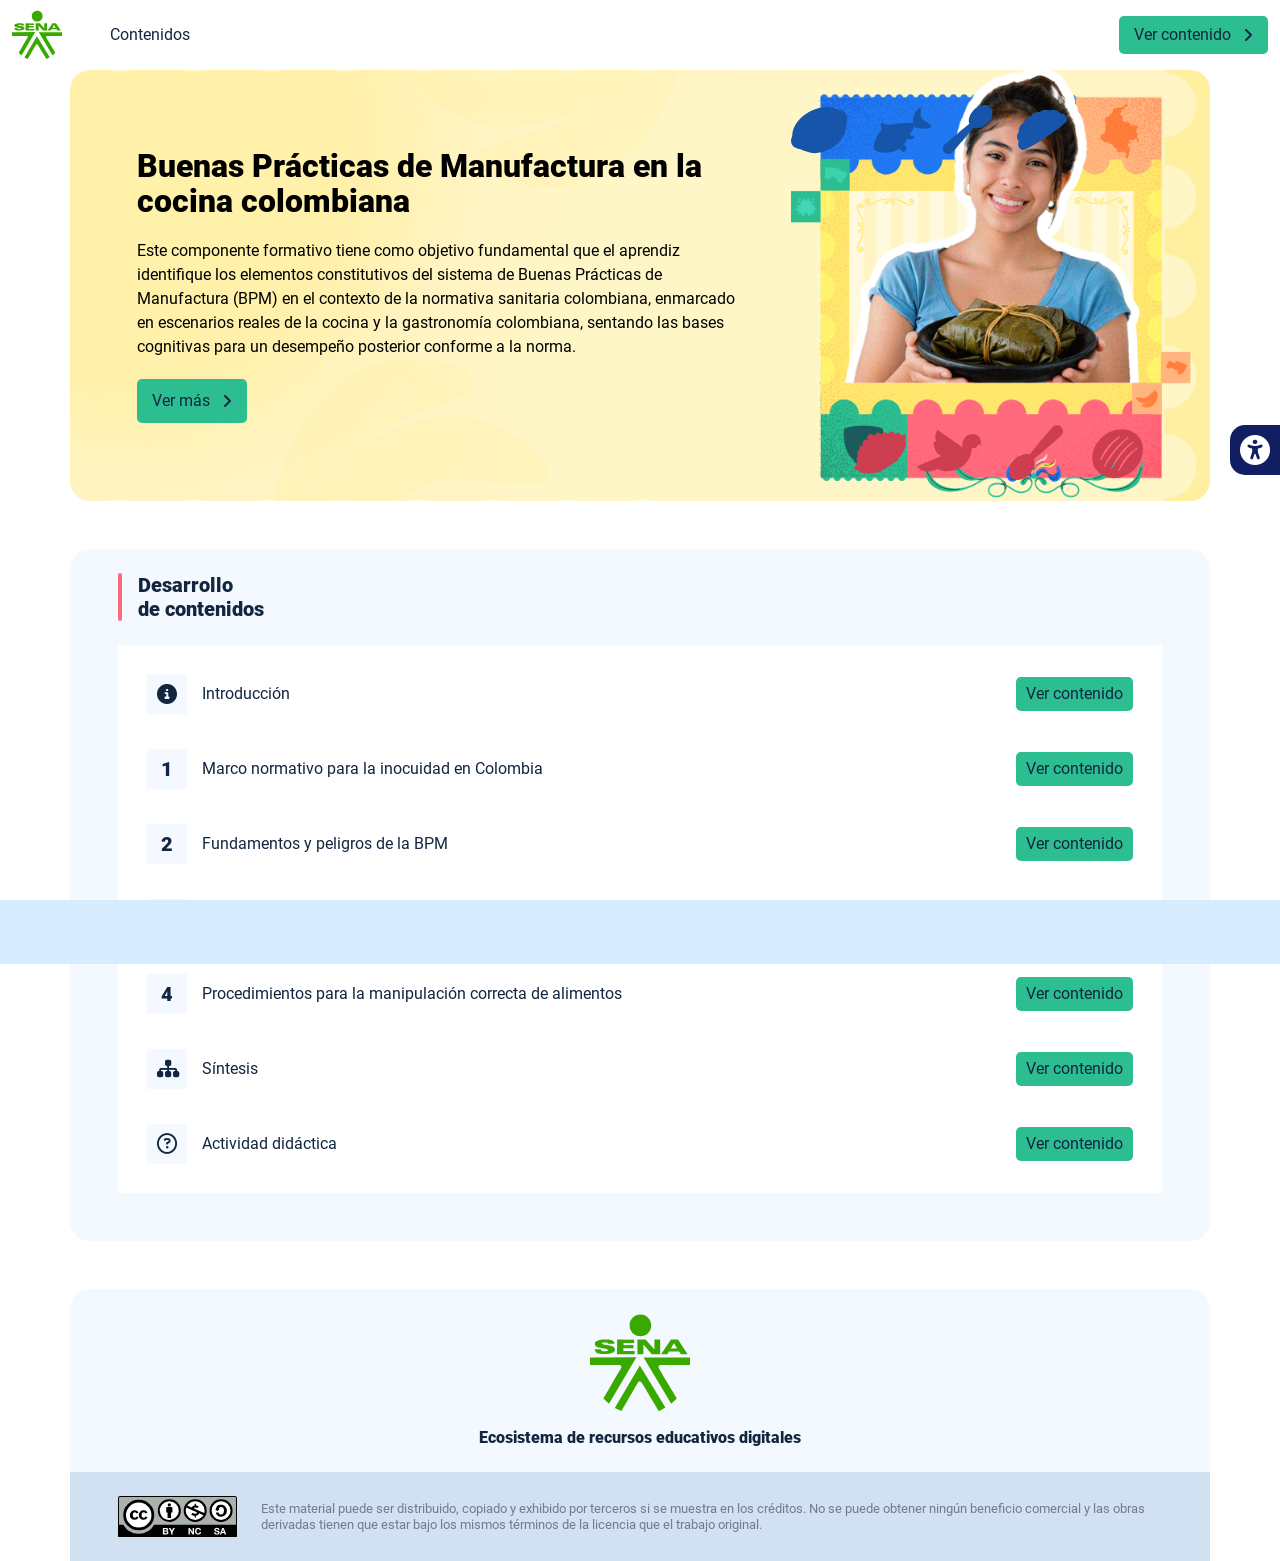
==== commit 4be0ee73: "Deploy to GitHub Pages 🚀" ====
--- a/index.html
+++ b/index.html
@@ -1 +1 @@
-<!DOCTYPE html><html lang="es"><head><meta charset="utf-8"><meta http-equiv="X-UA-Compatible" content="IE=edge"><meta name="viewport" content="width=device-width,initial-scale=1"><link rel="icon" href="favicon.ico"><title>Buenas Prácticas de Manufactura en la Cocina Colombiana</title><link href="css/actividad.588d2d44.css" rel="prefetch"><link href="js/actividad.6d4b86da.js" rel="prefetch"><link href="js/intro.46125bc5.js" rel="prefetch"><link href="js/sintesis.0d729ea7.js" rel="prefetch"><link href="js/tema1.b65b6d0c.js" rel="prefetch"><link href="js/tema2.ce8b5856.js" rel="prefetch"><link href="js/tema3.2c1a3027.js" rel="prefetch"><link href="js/tema4.25311afa.js" rel="prefetch"><link href="js/tema5.c348532d.js" rel="prefetch"><link href="css/app.e2127a3e.css" rel="preload" as="style"><link href="css/chunk-vendors.9480ede5.css" rel="preload" as="style"><link href="js/app.bc3b1ce2.js" rel="preload" as="script"><link href="js/chunk-vendors.748996a0.js" rel="preload" as="script"><link href="css/chunk-vendors.9480ede5.css" rel="stylesheet"><link href="css/app.e2127a3e.css" rel="stylesheet"></head><body><noscript><strong>We're sorry but Buenas Prácticas de Manufactura en la Cocina Colombiana doesn't work properly without JavaScript enabled. Please enable it to continue.</strong></noscript><div id="app"></div><script src="js/chunk-vendors.748996a0.js"></script><script src="js/app.bc3b1ce2.js"></script></body></html>+<!DOCTYPE html><html lang="es"><head><meta charset="utf-8"><meta http-equiv="X-UA-Compatible" content="IE=edge"><meta name="viewport" content="width=device-width,initial-scale=1"><link rel="icon" href="favicon.ico"><title>Buenas Prácticas de Manufactura en la cocina colombiana</title><link href="css/actividad.588d2d44.css" rel="prefetch"><link href="js/actividad.55b321a1.js" rel="prefetch"><link href="js/intro.cfdfa364.js" rel="prefetch"><link href="js/sintesis.3611ef29.js" rel="prefetch"><link href="js/tema1.fec580d4.js" rel="prefetch"><link href="js/tema2.2415e598.js" rel="prefetch"><link href="js/tema3.51e37f56.js" rel="prefetch"><link href="js/tema4.49243442.js" rel="prefetch"><link href="js/tema5.c348532d.js" rel="prefetch"><link href="css/app.a66049c7.css" rel="preload" as="style"><link href="css/chunk-vendors.8c4ace87.css" rel="preload" as="style"><link href="js/app.55bd360b.js" rel="preload" as="script"><link href="js/chunk-vendors.748996a0.js" rel="preload" as="script"><link href="css/chunk-vendors.8c4ace87.css" rel="stylesheet"><link href="css/app.a66049c7.css" rel="stylesheet"></head><body><noscript><strong>We're sorry but Buenas Prácticas de Manufactura en la cocina colombiana doesn't work properly without JavaScript enabled. Please enable it to continue.</strong></noscript><div id="app"></div><script src="js/chunk-vendors.748996a0.js"></script><script src="js/app.55bd360b.js"></script></body></html>
--- a/css/app.a66049c7.css
+++ b/css/app.a66049c7.css
@@ -0,0 +1 @@
+*,:after,:before{box-sizing:inherit}html{height:100%;line-height:1.15;box-sizing:border-box;-webkit-font-smoothing:antialiased;-moz-osx-font-smoothing:grayscale;-webkit-text-size-adjust:100%;-ms-text-size-adjust:100%;text-rendering:optimizeLegibility}a,abbr,acronym,address,applet,article,aside,audio,b,big,blockquote,body,canvas,caption,center,cite,code,dd,del,details,dfn,div,dl,dt,em,embed,fieldset,figcaption,figure,footer,form,h1,h2,h3,h4,h5,h6,header,hgroup,html,i,iframe,img,ins,kbd,label,legend,li,mark,menu,nav,object,ol,output,p,pre,q,ruby,s,samp,section,small,span,strike,strong,sub,summary,sup,table,tbody,td,tfoot,th,thead,time,tr,tt,u,ul,var,video{margin:0;padding:0;border:0;outline:0;background:transparent;vertical-align:baseline}article,aside,details,figcaption,figure,footer,header,main,menu,nav,section,summary{display:block}[hidden],template{display:none}hr{box-sizing:content-box;height:0;border-bottom:1px solid #e8e8e8;border-left:0;border-right:0;border-top:0;margin:1.5em 0;overflow:visible}[hidden]{display:none}a{font-family:Roboto,sans-serif;font-size:1em;font-weight:400;text-decoration:none;color:#12263f;background-color:transparent;transition:all .15s ease-in-out;-webkit-text-decoration-skip:objects}a:active,a:hover{outline-width:0}a:active,a:focus,a:hover{color:#000}[type=button],[type=reset],[type=submit],button{-webkit-appearance:none;-moz-appearance:none;appearance:none;cursor:pointer;display:inline-block;vertical-align:middle;border:0;border-radius:5px;color:#12263f;background-color:#2cbe91;font-family:Roboto,sans-serif;font-weight:400;font-size:1em;-webkit-font-smoothing:antialiased;line-height:1em;white-space:nowrap;text-decoration:none;text-transform:none;padding:.75em 1.5em;margin:0;-webkit-user-select:none;-moz-user-select:none;user-select:none;overflow:visible;transition:background-color .15s ease-in-out}[type=button]:focus,[type=button]:hover,[type=reset]:focus,[type=reset]:hover,[type=submit]:focus,[type=submit]:hover,button:focus,button:hover{background-color:#2cbe91;color:#12263f}[type=button]:disabled,[type=reset]:disabled,[type=submit]:disabled,button:disabled{cursor:not-allowed;opacity:.5}[type=button]:disabled:hover,[type=reset]:disabled:hover,[type=submit]:disabled:hover,button:disabled:hover{background-color:#2cbe91}input,select,textarea{margin:0;display:block;font-family:Roboto,sans-serif;font-size:16px}input{overflow:visible}[type=color],[type=date],[type=datetime-local],[type=datetime],[type=email],[type=month],[type=number],[type=password],[type=search],[type=tel],[type=text],[type=time],[type=url],[type=week],input:not([type]),select,select[multiple],textarea{background-color:#fff;border:1px solid #e8e8e8;border-radius:5px;box-shadow:inset 0 1px 3px rgba(0,0,0,.06);box-sizing:inherit;margin-bottom:.75em;padding:.5em;transition:border-color .15s ease-in-out;width:100%}[type=color]:hover,[type=date]:hover,[type=datetime-local]:hover,[type=datetime]:hover,[type=email]:hover,[type=month]:hover,[type=number]:hover,[type=password]:hover,[type=search]:hover,[type=tel]:hover,[type=text]:hover,[type=time]:hover,[type=url]:hover,[type=week]:hover,input:not([type]):hover,select:hover,select[multiple]:hover,textarea:hover{border-color:shade(#e8e8e8,20%)}[type=color]:focus,[type=date]:focus,[type=datetime-local]:focus,[type=datetime]:focus,[type=email]:focus,[type=month]:focus,[type=number]:focus,[type=password]:focus,[type=search]:focus,[type=tel]:focus,[type=text]:focus,[type=time]:focus,[type=url]:focus,[type=week]:focus,input:not([type]):focus,select:focus,select[multiple]:focus,textarea:focus{border-color:#ff6a7d;box-shadow:inset 0 1px 3px rgba(0,0,0,.06),0 0 5px rgba(13,107,237,.7);outline:none}[type=color]:disabled,[type=date]:disabled,[type=datetime-local]:disabled,[type=datetime]:disabled,[type=email]:disabled,[type=month]:disabled,[type=number]:disabled,[type=password]:disabled,[type=search]:disabled,[type=tel]:disabled,[type=text]:disabled,[type=time]:disabled,[type=url]:disabled,[type=week]:disabled,input:not([type]):disabled,select:disabled,select[multiple]:disabled,textarea:disabled{background-color:shade(#fff,5%);cursor:not-allowed}[type=color]:disabled:hover,[type=date]:disabled:hover,[type=datetime-local]:disabled:hover,[type=datetime]:disabled:hover,[type=email]:disabled:hover,[type=month]:disabled:hover,[type=number]:disabled:hover,[type=password]:disabled:hover,[type=search]:disabled:hover,[type=tel]:disabled:hover,[type=text]:disabled:hover,[type=time]:disabled:hover,[type=url]:disabled:hover,[type=week]:disabled:hover,input:not([type]):disabled:hover,select:disabled:hover,select[multiple]:disabled:hover,textarea:disabled:hover{border:1px solid #e8e8e8}select{text-transform:none;max-width:100%;border-radius:5px}::-webkit-file-upload-button{background-color:#2cbe91;border:none;cursor:pointer;color:#12263f;border-radius:5px;padding:.75em 1.5em}::-webkit-file-upload-button:hover{background-color:#2cbe91}optgroup{font-weight:700}fieldset{border:1px solid #e8e8e8;background-color:transparent;padding:1.5em;-webkit-margin-start:0;-webkit-margin-end:0;-webkit-padding-before:1.5em;-webkit-padding-start:1.5em;-webkit-padding-end:1.5em;-webkit-padding-after:1.5em}legend{box-sizing:border-box;color:inherit;display:table;max-width:100%;padding:0;white-space:normal;font-weight:600;-webkit-padding-start:0;-webkit-padding-end:0}label,legend{margin-bottom:.375em}label{display:block;font-size:1em;font-family:Roboto,sans-serif;font-weight:900}textarea{overflow:auto;resize:vertical}[type=checkbox],[type=radio]{box-sizing:border-box;padding:0;display:inline;margin-right:.375em}[type=number]::-webkit-inner-spin-button,[type=number]::-webkit-outer-spin-button{height:auto}[type=search]{-webkit-appearance:textfield;outline-offset:-2px}[type=search]::-webkit-search-cancel-button,[type=search]::-webkit-search-decoration{-webkit-appearance:none;-moz-appearance:none}::-moz-placeholder{color:#999}::placeholder{color:#999}::-webkit-file-upload-button{-webkit-appearance:button;-moz-appearance:button;font:inherit}[type=file]{margin-bottom:.75em;width:100%}[type=button],[type=reset],[type=submit],button{-webkit-appearance:button}[type=button]::-moz-focus-inner,[type=reset]::-moz-focus-inner,[type=submit]::-moz-focus-inner,button::-moz-focus-inner{border-style:none;padding:0}[type=button]:-moz-focusring,[type=reset]:-moz-focusring,[type=submit]:-moz-focusring,button:-moz-focusring{outline:1px dotted ButtonText}progress{vertical-align:baseline}ol,ul{list-style:none;margin-bottom:1em}dt{font-weight:700}figure,img,picture,svg{margin:0;width:100%;max-width:100%}figcaption{display:block;background-color:#e8e8e8;padding:.75em 1.5em;font-size:.8em;font-weight:700}img,svg{display:block;border-style:none}svg:not(:root){overflow:hidden}audio,canvas,progress,video{display:inline-block}audio:not([controls]){display:none;height:0}template{display:none}table{border-collapse:collapse;border-spacing:0;table-layout:fixed;width:100%}td,th,tr{vertical-align:middle}td,th{border:1px solid #e8e8e8;padding:.75em}th{font-size:.875em;line-height:1.2}td{line-height:1.5}body{font-size:16px;font-weight:400;line-height:1.5}body,h1,h2,h3,h4,h5,h6{color:#12263f;font-family:Roboto,sans-serif}h1,h2,h3,h4,h5,h6{font-weight:900;line-height:1.2;margin:0 0 .75em}h1{font-size:2em}h2{font-size:1.5em}h3{font-size:1.25em}h4{font-size:1.125em}h5{font-size:1em}h6{font-size:.875em}p{font-family:Roboto,sans-serif;font-size:1em;font-weight:400;line-height:1.5;color:#12263f;margin-bottom:1em}b,strong{font-weight:700}dfn,em,i{font-style:italic}br{line-height:2em}u{text-decoration:underline}code,kbd,pre,samp{color:#727997;font-family:Lucida Console,Courier New,monospace;font-size:1em}sub,sup{font-size:75%;line-height:0;position:relative;vertical-align:baseline}sub{bottom:-.25em}sup{top:-.5em}small{font-size:80%}mark{background-color:#ffeb3b;color:#000}abbr[title]{border-bottom:none;text-decoration:underline;-webkit-text-decoration:underline dotted;text-decoration:underline dotted}blockquote,q{quotes:none}::selection{background:#2196f3!important;color:#fff!important;text-shadow:none}::-moz-selection{background:#2196f3!important;color:#fff!important;text-shadow:none}img::selection{background:transparent}img::-moz-selection{background:transparent}body{-webkit-tap-highlight-color:#2196F3!important}details,menu{display:block}summary{display:list-item}@media print{*,:after,:before,:first-letter,:first-line{background:transparent!important;color:#000!important;box-shadow:none!important;text-shadow:none!important}a,a:visited{text-decoration:underline}a[href]:after{content:" (" attr(href) ")"}a abbr[title]:after{content:" (" attr(title) ")"}a[href^="#"]:after,a[href^="javascript:"]:after{content:""}blockquote,pre{border:1px solid #999;page-break-inside:avoid}thead{display:table-header-group}img,tr{page-break-inside:avoid}img{max-width:100%!important}h2,h3,p{orphans:3;widows:3}h2,h3{page-break-after:avoid}}[data-aos][data-aos][data-aos-duration="50"],body[data-aos-duration="50"] [data-aos]{transition-duration:50ms}[data-aos][data-aos][data-aos-delay="50"],body[data-aos-delay="50"] [data-aos]{transition-delay:0s}[data-aos][data-aos][data-aos-delay="50"].aos-animate,body[data-aos-delay="50"] [data-aos].aos-animate{transition-delay:50ms}[data-aos][data-aos][data-aos-duration="100"],body[data-aos-duration="100"] [data-aos]{transition-duration:.1s}[data-aos][data-aos][data-aos-delay="100"],body[data-aos-delay="100"] [data-aos]{transition-delay:0s}[data-aos][data-aos][data-aos-delay="100"].aos-animate,body[data-aos-delay="100"] [data-aos].aos-animate{transition-delay:.1s}[data-aos][data-aos][data-aos-duration="150"],body[data-aos-duration="150"] [data-aos]{transition-duration:.15s}[data-aos][data-aos][data-aos-delay="150"],body[data-aos-delay="150"] [data-aos]{transition-delay:0s}[data-aos][data-aos][data-aos-delay="150"].aos-animate,body[data-aos-delay="150"] [data-aos].aos-animate{transition-delay:.15s}[data-aos][data-aos][data-aos-duration="200"],body[data-aos-duration="200"] [data-aos]{transition-duration:.2s}[data-aos][data-aos][data-aos-delay="200"],body[data-aos-delay="200"] [data-aos]{transition-delay:0s}[data-aos][data-aos][data-aos-delay="200"].aos-animate,body[data-aos-delay="200"] [data-aos].aos-animate{transition-delay:.2s}[data-aos][data-aos][data-aos-duration="250"],body[data-aos-duration="250"] [data-aos]{transition-duration:.25s}[data-aos][data-aos][data-aos-delay="250"],body[data-aos-delay="250"] [data-aos]{transition-delay:0s}[data-aos][data-aos][data-aos-delay="250"].aos-animate,body[data-aos-delay="250"] [data-aos].aos-animate{transition-delay:.25s}[data-aos][data-aos][data-aos-duration="300"],body[data-aos-duration="300"] [data-aos]{transition-duration:.3s}[data-aos][data-aos][data-aos-delay="300"],body[data-aos-delay="300"] [data-aos]{transition-delay:0s}[data-aos][data-aos][data-aos-delay="300"].aos-animate,body[data-aos-delay="300"] [data-aos].aos-animate{transition-delay:.3s}[data-aos][data-aos][data-aos-duration="350"],body[data-aos-duration="350"] [data-aos]{transition-duration:.35s}[data-aos][data-aos][data-aos-delay="350"],body[data-aos-delay="350"] [data-aos]{transition-delay:0s}[data-aos][data-aos][data-aos-delay="350"].aos-animate,body[data-aos-delay="350"] [data-aos].aos-animate{transition-delay:.35s}[data-aos][data-aos][data-aos-duration="400"],body[data-aos-duration="400"] [data-aos]{transition-duration:.4s}[data-aos][data-aos][data-aos-delay="400"],body[data-aos-delay="400"] [data-aos]{transition-delay:0s}[data-aos][data-aos][data-aos-delay="400"].aos-animate,body[data-aos-delay="400"] [data-aos].aos-animate{transition-delay:.4s}[data-aos][data-aos][data-aos-duration="450"],body[data-aos-duration="450"] [data-aos]{transition-duration:.45s}[data-aos][data-aos][data-aos-delay="450"],body[data-aos-delay="450"] [data-aos]{transition-delay:0s}[data-aos][data-aos][data-aos-delay="450"].aos-animate,body[data-aos-delay="450"] [data-aos].aos-animate{transition-delay:.45s}[data-aos][data-aos][data-aos-duration="500"],body[data-aos-duration="500"] [data-aos]{transition-duration:.5s}[data-aos][data-aos][data-aos-delay="500"],body[data-aos-delay="500"] [data-aos]{transition-delay:0s}[data-aos][data-aos][data-aos-delay="500"].aos-animate,body[data-aos-delay="500"] [data-aos].aos-animate{transition-delay:.5s}[data-aos][data-aos][data-aos-duration="550"],body[data-aos-duration="550"] [data-aos]{transition-duration:.55s}[data-aos][data-aos][data-aos-delay="550"],body[data-aos-delay="550"] [data-aos]{transition-delay:0s}[data-aos][data-aos][data-aos-delay="550"].aos-animate,body[data-aos-delay="550"] [data-aos].aos-animate{transition-delay:.55s}[data-aos][data-aos][data-aos-duration="600"],body[data-aos-duration="600"] [data-aos]{transition-duration:.6s}[data-aos][data-aos][data-aos-delay="600"],body[data-aos-delay="600"] [data-aos]{transition-delay:0s}[data-aos][data-aos][data-aos-delay="600"].aos-animate,body[data-aos-delay="600"] [data-aos].aos-animate{transition-delay:.6s}[data-aos][data-aos][data-aos-duration="650"],body[data-aos-duration="650"] [data-aos]{transition-duration:.65s}[data-aos][data-aos][data-aos-delay="650"],body[data-aos-delay="650"] [data-aos]{transition-delay:0s}[data-aos][data-aos][data-aos-delay="650"].aos-animate,body[data-aos-delay="650"] [data-aos].aos-animate{transition-delay:.65s}[data-aos][data-aos][data-aos-duration="700"],body[data-aos-duration="700"] [data-aos]{transition-duration:.7s}[data-aos][data-aos][data-aos-delay="700"],body[data-aos-delay="700"] [data-aos]{transition-delay:0s}[data-aos][data-aos][data-aos-delay="700"].aos-animate,body[data-aos-delay="700"] [data-aos].aos-animate{transition-delay:.7s}[data-aos][data-aos][data-aos-duration="750"],body[data-aos-duration="750"] [data-aos]{transition-duration:.75s}[data-aos][data-aos][data-aos-delay="750"],body[data-aos-delay="750"] [data-aos]{transition-delay:0s}[data-aos][data-aos][data-aos-delay="750"].aos-animate,body[data-aos-delay="750"] [data-aos].aos-animate{transition-delay:.75s}[data-aos][data-aos][data-aos-duration="800"],body[data-aos-duration="800"] [data-aos]{transition-duration:.8s}[data-aos][data-aos][data-aos-delay="800"],body[data-aos-delay="800"] [data-aos]{transition-delay:0s}[data-aos][data-aos][data-aos-delay="800"].aos-animate,body[data-aos-delay="800"] [data-aos].aos-animate{transition-delay:.8s}[data-aos][data-aos][data-aos-duration="850"],body[data-aos-duration="850"] [data-aos]{transition-duration:.85s}[data-aos][data-aos][data-aos-delay="850"],body[data-aos-delay="850"] [data-aos]{transition-delay:0s}[data-aos][data-aos][data-aos-delay="850"].aos-animate,body[data-aos-delay="850"] [data-aos].aos-animate{transition-delay:.85s}[data-aos][data-aos][data-aos-duration="900"],body[data-aos-duration="900"] [data-aos]{transition-duration:.9s}[data-aos][data-aos][data-aos-delay="900"],body[data-aos-delay="900"] [data-aos]{transition-delay:0s}[data-aos][data-aos][data-aos-delay="900"].aos-animate,body[data-aos-delay="900"] [data-aos].aos-animate{transition-delay:.9s}[data-aos][data-aos][data-aos-duration="950"],body[data-aos-duration="950"] [data-aos]{transition-duration:.95s}[data-aos][data-aos][data-aos-delay="950"],body[data-aos-delay="950"] [data-aos]{transition-delay:0s}[data-aos][data-aos][data-aos-delay="950"].aos-animate,body[data-aos-delay="950"] [data-aos].aos-animate{transition-delay:.95s}[data-aos][data-aos][data-aos-duration="1000"],body[data-aos-duration="1000"] [data-aos]{transition-duration:1s}[data-aos][data-aos][data-aos-delay="1000"],body[data-aos-delay="1000"] [data-aos]{transition-delay:0s}[data-aos][data-aos][data-aos-delay="1000"].aos-animate,body[data-aos-delay="1000"] [data-aos].aos-animate{transition-delay:1s}[data-aos][data-aos][data-aos-duration="1050"],body[data-aos-duration="1050"] [data-aos]{transition-duration:1.05s}[data-aos][data-aos][data-aos-delay="1050"],body[data-aos-delay="1050"] [data-aos]{transition-delay:0s}[data-aos][data-aos][data-aos-delay="1050"].aos-animate,body[data-aos-delay="1050"] [data-aos].aos-animate{transition-delay:1.05s}[data-aos][data-aos][data-aos-duration="1100"],body[data-aos-duration="1100"] [data-aos]{transition-duration:1.1s}[data-aos][data-aos][data-aos-delay="1100"],body[data-aos-delay="1100"] [data-aos]{transition-delay:0s}[data-aos][data-aos][data-aos-delay="1100"].aos-animate,body[data-aos-delay="1100"] [data-aos].aos-animate{transition-delay:1.1s}[data-aos][data-aos][data-aos-duration="1150"],body[data-aos-duration="1150"] [data-aos]{transition-duration:1.15s}[data-aos][data-aos][data-aos-delay="1150"],body[data-aos-delay="1150"] [data-aos]{transition-delay:0s}[data-aos][data-aos][data-aos-delay="1150"].aos-animate,body[data-aos-delay="1150"] [data-aos].aos-animate{transition-delay:1.15s}[data-aos][data-aos][data-aos-duration="1200"],body[data-aos-duration="1200"] [data-aos]{transition-duration:1.2s}[data-aos][data-aos][data-aos-delay="1200"],body[data-aos-delay="1200"] [data-aos]{transition-delay:0s}[data-aos][data-aos][data-aos-delay="1200"].aos-animate,body[data-aos-delay="1200"] [data-aos].aos-animate{transition-delay:1.2s}[data-aos][data-aos][data-aos-duration="1250"],body[data-aos-duration="1250"] [data-aos]{transition-duration:1.25s}[data-aos][data-aos][data-aos-delay="1250"],body[data-aos-delay="1250"] [data-aos]{transition-delay:0s}[data-aos][data-aos][data-aos-delay="1250"].aos-animate,body[data-aos-delay="1250"] [data-aos].aos-animate{transition-delay:1.25s}[data-aos][data-aos][data-aos-duration="1300"],body[data-aos-duration="1300"] [data-aos]{transition-duration:1.3s}[data-aos][data-aos][data-aos-delay="1300"],body[data-aos-delay="1300"] [data-aos]{transition-delay:0s}[data-aos][data-aos][data-aos-delay="1300"].aos-animate,body[data-aos-delay="1300"] [data-aos].aos-animate{transition-delay:1.3s}[data-aos][data-aos][data-aos-duration="1350"],body[data-aos-duration="1350"] [data-aos]{transition-duration:1.35s}[data-aos][data-aos][data-aos-delay="1350"],body[data-aos-delay="1350"] [data-aos]{transition-delay:0s}[data-aos][data-aos][data-aos-delay="1350"].aos-animate,body[data-aos-delay="1350"] [data-aos].aos-animate{transition-delay:1.35s}[data-aos][data-aos][data-aos-duration="1400"],body[data-aos-duration="1400"] [data-aos]{transition-duration:1.4s}[data-aos][data-aos][data-aos-delay="1400"],body[data-aos-delay="1400"] [data-aos]{transition-delay:0s}[data-aos][data-aos][data-aos-delay="1400"].aos-animate,body[data-aos-delay="1400"] [data-aos].aos-animate{transition-delay:1.4s}[data-aos][data-aos][data-aos-duration="1450"],body[data-aos-duration="1450"] [data-aos]{transition-duration:1.45s}[data-aos][data-aos][data-aos-delay="1450"],body[data-aos-delay="1450"] [data-aos]{transition-delay:0s}[data-aos][data-aos][data-aos-delay="1450"].aos-animate,body[data-aos-delay="1450"] [data-aos].aos-animate{transition-delay:1.45s}[data-aos][data-aos][data-aos-duration="1500"],body[data-aos-duration="1500"] [data-aos]{transition-duration:1.5s}[data-aos][data-aos][data-aos-delay="1500"],body[data-aos-delay="1500"] [data-aos]{transition-delay:0s}[data-aos][data-aos][data-aos-delay="1500"].aos-animate,body[data-aos-delay="1500"] [data-aos].aos-animate{transition-delay:1.5s}[data-aos][data-aos][data-aos-duration="1550"],body[data-aos-duration="1550"] [data-aos]{transition-duration:1.55s}[data-aos][data-aos][data-aos-delay="1550"],body[data-aos-delay="1550"] [data-aos]{transition-delay:0s}[data-aos][data-aos][data-aos-delay="1550"].aos-animate,body[data-aos-delay="1550"] [data-aos].aos-animate{transition-delay:1.55s}[data-aos][data-aos][data-aos-duration="1600"],body[data-aos-duration="1600"] [data-aos]{transition-duration:1.6s}[data-aos][data-aos][data-aos-delay="1600"],body[data-aos-delay="1600"] [data-aos]{transition-delay:0s}[data-aos][data-aos][data-aos-delay="1600"].aos-animate,body[data-aos-delay="1600"] [data-aos].aos-animate{transition-delay:1.6s}[data-aos][data-aos][data-aos-duration="1650"],body[data-aos-duration="1650"] [data-aos]{transition-duration:1.65s}[data-aos][data-aos][data-aos-delay="1650"],body[data-aos-delay="1650"] [data-aos]{transition-delay:0s}[data-aos][data-aos][data-aos-delay="1650"].aos-animate,body[data-aos-delay="1650"] [data-aos].aos-animate{transition-delay:1.65s}[data-aos][data-aos][data-aos-duration="1700"],body[data-aos-duration="1700"] [data-aos]{transition-duration:1.7s}[data-aos][data-aos][data-aos-delay="1700"],body[data-aos-delay="1700"] [data-aos]{transition-delay:0s}[data-aos][data-aos][data-aos-delay="1700"].aos-animate,body[data-aos-delay="1700"] [data-aos].aos-animate{transition-delay:1.7s}[data-aos][data-aos][data-aos-duration="1750"],body[data-aos-duration="1750"] [data-aos]{transition-duration:1.75s}[data-aos][data-aos][data-aos-delay="1750"],body[data-aos-delay="1750"] [data-aos]{transition-delay:0s}[data-aos][data-aos][data-aos-delay="1750"].aos-animate,body[data-aos-delay="1750"] [data-aos].aos-animate{transition-delay:1.75s}[data-aos][data-aos][data-aos-duration="1800"],body[data-aos-duration="1800"] [data-aos]{transition-duration:1.8s}[data-aos][data-aos][data-aos-delay="1800"],body[data-aos-delay="1800"] [data-aos]{transition-delay:0s}[data-aos][data-aos][data-aos-delay="1800"].aos-animate,body[data-aos-delay="1800"] [data-aos].aos-animate{transition-delay:1.8s}[data-aos][data-aos][data-aos-duration="1850"],body[data-aos-duration="1850"] [data-aos]{transition-duration:1.85s}[data-aos][data-aos][data-aos-delay="1850"],body[data-aos-delay="1850"] [data-aos]{transition-delay:0s}[data-aos][data-aos][data-aos-delay="1850"].aos-animate,body[data-aos-delay="1850"] [data-aos].aos-animate{transition-delay:1.85s}[data-aos][data-aos][data-aos-duration="1900"],body[data-aos-duration="1900"] [data-aos]{transition-duration:1.9s}[data-aos][data-aos][data-aos-delay="1900"],body[data-aos-delay="1900"] [data-aos]{transition-delay:0s}[data-aos][data-aos][data-aos-delay="1900"].aos-animate,body[data-aos-delay="1900"] [data-aos].aos-animate{transition-delay:1.9s}[data-aos][data-aos][data-aos-duration="1950"],body[data-aos-duration="1950"] [data-aos]{transition-duration:1.95s}[data-aos][data-aos][data-aos-delay="1950"],body[data-aos-delay="1950"] [data-aos]{transition-delay:0s}[data-aos][data-aos][data-aos-delay="1950"].aos-animate,body[data-aos-delay="1950"] [data-aos].aos-animate{transition-delay:1.95s}[data-aos][data-aos][data-aos-duration="2000"],body[data-aos-duration="2000"] [data-aos]{transition-duration:2s}[data-aos][data-aos][data-aos-delay="2000"],body[data-aos-delay="2000"] [data-aos]{transition-delay:0s}[data-aos][data-aos][data-aos-delay="2000"].aos-animate,body[data-aos-delay="2000"] [data-aos].aos-animate{transition-delay:2s}[data-aos][data-aos][data-aos-duration="2050"],body[data-aos-duration="2050"] [data-aos]{transition-duration:2.05s}[data-aos][data-aos][data-aos-delay="2050"],body[data-aos-delay="2050"] [data-aos]{transition-delay:0s}[data-aos][data-aos][data-aos-delay="2050"].aos-animate,body[data-aos-delay="2050"] [data-aos].aos-animate{transition-delay:2.05s}[data-aos][data-aos][data-aos-duration="2100"],body[data-aos-duration="2100"] [data-aos]{transition-duration:2.1s}[data-aos][data-aos][data-aos-delay="2100"],body[data-aos-delay="2100"] [data-aos]{transition-delay:0s}[data-aos][data-aos][data-aos-delay="2100"].aos-animate,body[data-aos-delay="2100"] [data-aos].aos-animate{transition-delay:2.1s}[data-aos][data-aos][data-aos-duration="2150"],body[data-aos-duration="2150"] [data-aos]{transition-duration:2.15s}[data-aos][data-aos][data-aos-delay="2150"],body[data-aos-delay="2150"] [data-aos]{transition-delay:0s}[data-aos][data-aos][data-aos-delay="2150"].aos-animate,body[data-aos-delay="2150"] [data-aos].aos-animate{transition-delay:2.15s}[data-aos][data-aos][data-aos-duration="2200"],body[data-aos-duration="2200"] [data-aos]{transition-duration:2.2s}[data-aos][data-aos][data-aos-delay="2200"],body[data-aos-delay="2200"] [data-aos]{transition-delay:0s}[data-aos][data-aos][data-aos-delay="2200"].aos-animate,body[data-aos-delay="2200"] [data-aos].aos-animate{transition-delay:2.2s}[data-aos][data-aos][data-aos-duration="2250"],body[data-aos-duration="2250"] [data-aos]{transition-duration:2.25s}[data-aos][data-aos][data-aos-delay="2250"],body[data-aos-delay="2250"] [data-aos]{transition-delay:0s}[data-aos][data-aos][data-aos-delay="2250"].aos-animate,body[data-aos-delay="2250"] [data-aos].aos-animate{transition-delay:2.25s}[data-aos][data-aos][data-aos-duration="2300"],body[data-aos-duration="2300"] [data-aos]{transition-duration:2.3s}[data-aos][data-aos][data-aos-delay="2300"],body[data-aos-delay="2300"] [data-aos]{transition-delay:0s}[data-aos][data-aos][data-aos-delay="2300"].aos-animate,body[data-aos-delay="2300"] [data-aos].aos-animate{transition-delay:2.3s}[data-aos][data-aos][data-aos-duration="2350"],body[data-aos-duration="2350"] [data-aos]{transition-duration:2.35s}[data-aos][data-aos][data-aos-delay="2350"],body[data-aos-delay="2350"] [data-aos]{transition-delay:0s}[data-aos][data-aos][data-aos-delay="2350"].aos-animate,body[data-aos-delay="2350"] [data-aos].aos-animate{transition-delay:2.35s}[data-aos][data-aos][data-aos-duration="2400"],body[data-aos-duration="2400"] [data-aos]{transition-duration:2.4s}[data-aos][data-aos][data-aos-delay="2400"],body[data-aos-delay="2400"] [data-aos]{transition-delay:0s}[data-aos][data-aos][data-aos-delay="2400"].aos-animate,body[data-aos-delay="2400"] [data-aos].aos-animate{transition-delay:2.4s}[data-aos][data-aos][data-aos-duration="2450"],body[data-aos-duration="2450"] [data-aos]{transition-duration:2.45s}[data-aos][data-aos][data-aos-delay="2450"],body[data-aos-delay="2450"] [data-aos]{transition-delay:0s}[data-aos][data-aos][data-aos-delay="2450"].aos-animate,body[data-aos-delay="2450"] [data-aos].aos-animate{transition-delay:2.45s}[data-aos][data-aos][data-aos-duration="2500"],body[data-aos-duration="2500"] [data-aos]{transition-duration:2.5s}[data-aos][data-aos][data-aos-delay="2500"],body[data-aos-delay="2500"] [data-aos]{transition-delay:0s}[data-aos][data-aos][data-aos-delay="2500"].aos-animate,body[data-aos-delay="2500"] [data-aos].aos-animate{transition-delay:2.5s}[data-aos][data-aos][data-aos-duration="2550"],body[data-aos-duration="2550"] [data-aos]{transition-duration:2.55s}[data-aos][data-aos][data-aos-delay="2550"],body[data-aos-delay="2550"] [data-aos]{transition-delay:0s}[data-aos][data-aos][data-aos-delay="2550"].aos-animate,body[data-aos-delay="2550"] [data-aos].aos-animate{transition-delay:2.55s}[data-aos][data-aos][data-aos-duration="2600"],body[data-aos-duration="2600"] [data-aos]{transition-duration:2.6s}[data-aos][data-aos][data-aos-delay="2600"],body[data-aos-delay="2600"] [data-aos]{transition-delay:0s}[data-aos][data-aos][data-aos-delay="2600"].aos-animate,body[data-aos-delay="2600"] [data-aos].aos-animate{transition-delay:2.6s}[data-aos][data-aos][data-aos-duration="2650"],body[data-aos-duration="2650"] [data-aos]{transition-duration:2.65s}[data-aos][data-aos][data-aos-delay="2650"],body[data-aos-delay="2650"] [data-aos]{transition-delay:0s}[data-aos][data-aos][data-aos-delay="2650"].aos-animate,body[data-aos-delay="2650"] [data-aos].aos-animate{transition-delay:2.65s}[data-aos][data-aos][data-aos-duration="2700"],body[data-aos-duration="2700"] [data-aos]{transition-duration:2.7s}[data-aos][data-aos][data-aos-delay="2700"],body[data-aos-delay="2700"] [data-aos]{transition-delay:0s}[data-aos][data-aos][data-aos-delay="2700"].aos-animate,body[data-aos-delay="2700"] [data-aos].aos-animate{transition-delay:2.7s}[data-aos][data-aos][data-aos-duration="2750"],body[data-aos-duration="2750"] [data-aos]{transition-duration:2.75s}[data-aos][data-aos][data-aos-delay="2750"],body[data-aos-delay="2750"] [data-aos]{transition-delay:0s}[data-aos][data-aos][data-aos-delay="2750"].aos-animate,body[data-aos-delay="2750"] [data-aos].aos-animate{transition-delay:2.75s}[data-aos][data-aos][data-aos-duration="2800"],body[data-aos-duration="2800"] [data-aos]{transition-duration:2.8s}[data-aos][data-aos][data-aos-delay="2800"],body[data-aos-delay="2800"] [data-aos]{transition-delay:0s}[data-aos][data-aos][data-aos-delay="2800"].aos-animate,body[data-aos-delay="2800"] [data-aos].aos-animate{transition-delay:2.8s}[data-aos][data-aos][data-aos-duration="2850"],body[data-aos-duration="2850"] [data-aos]{transition-duration:2.85s}[data-aos][data-aos][data-aos-delay="2850"],body[data-aos-delay="2850"] [data-aos]{transition-delay:0s}[data-aos][data-aos][data-aos-delay="2850"].aos-animate,body[data-aos-delay="2850"] [data-aos].aos-animate{transition-delay:2.85s}[data-aos][data-aos][data-aos-duration="2900"],body[data-aos-duration="2900"] [data-aos]{transition-duration:2.9s}[data-aos][data-aos][data-aos-delay="2900"],body[data-aos-delay="2900"] [data-aos]{transition-delay:0s}[data-aos][data-aos][data-aos-delay="2900"].aos-animate,body[data-aos-delay="2900"] [data-aos].aos-animate{transition-delay:2.9s}[data-aos][data-aos][data-aos-duration="2950"],body[data-aos-duration="2950"] [data-aos]{transition-duration:2.95s}[data-aos][data-aos][data-aos-delay="2950"],body[data-aos-delay="2950"] [data-aos]{transition-delay:0s}[data-aos][data-aos][data-aos-delay="2950"].aos-animate,body[data-aos-delay="2950"] [data-aos].aos-animate{transition-delay:2.95s}[data-aos][data-aos][data-aos-duration="3000"],body[data-aos-duration="3000"] [data-aos]{transition-duration:3s}[data-aos][data-aos][data-aos-delay="3000"],body[data-aos-delay="3000"] [data-aos]{transition-delay:0s}[data-aos][data-aos][data-aos-delay="3000"].aos-animate,body[data-aos-delay="3000"] [data-aos].aos-animate{transition-delay:3s}[data-aos]{pointer-events:none}[data-aos].aos-animate{pointer-events:auto}[data-aos][data-aos][data-aos-easing=linear],body[data-aos-easing=linear] [data-aos]{transition-timing-function:cubic-bezier(.25,.25,.75,.75)}[data-aos][data-aos][data-aos-easing=ease],body[data-aos-easing=ease] [data-aos]{transition-timing-function:ease}[data-aos][data-aos][data-aos-easing=ease-in],body[data-aos-easing=ease-in] [data-aos]{transition-timing-function:ease-in}[data-aos][data-aos][data-aos-easing=ease-out],body[data-aos-easing=ease-out] [data-aos]{transition-timing-function:ease-out}[data-aos][data-aos][data-aos-easing=ease-in-out],body[data-aos-easing=ease-in-out] [data-aos]{transition-timing-function:ease-in-out}[data-aos][data-aos][data-aos-easing=ease-in-back],body[data-aos-easing=ease-in-back] [data-aos]{transition-timing-function:cubic-bezier(.6,-.28,.735,.045)}[data-aos][data-aos][data-aos-easing=ease-out-back],body[data-aos-easing=ease-out-back] [data-aos]{transition-timing-function:cubic-bezier(.175,.885,.32,1.275)}[data-aos][data-aos][data-aos-easing=ease-in-out-back],body[data-aos-easing=ease-in-out-back] [data-aos]{transition-timing-function:cubic-bezier(.68,-.55,.265,1.55)}[data-aos][data-aos][data-aos-easing=ease-in-sine],body[data-aos-easing=ease-in-sine] [data-aos]{transition-timing-function:cubic-bezier(.47,0,.745,.715)}[data-aos][data-aos][data-aos-easing=ease-out-sine],body[data-aos-easing=ease-out-sine] [data-aos]{transition-timing-function:cubic-bezier(.39,.575,.565,1)}[data-aos][data-aos][data-aos-easing=ease-in-out-sine],body[data-aos-easing=ease-in-out-sine] [data-aos]{transition-timing-function:cubic-bezier(.445,.05,.55,.95)}[data-aos][data-aos][data-aos-easing=ease-in-quad],body[data-aos-easing=ease-in-quad] [data-aos]{transition-timing-function:cubic-bezier(.55,.085,.68,.53)}[data-aos][data-aos][data-aos-easing=ease-out-quad],body[data-aos-easing=ease-out-quad] [data-aos]{transition-timing-function:cubic-bezier(.25,.46,.45,.94)}[data-aos][data-aos][data-aos-easing=ease-in-out-quad],body[data-aos-easing=ease-in-out-quad] [data-aos]{transition-timing-function:cubic-bezier(.455,.03,.515,.955)}[data-aos][data-aos][data-aos-easing=ease-in-cubic],body[data-aos-easing=ease-in-cubic] [data-aos]{transition-timing-function:cubic-bezier(.55,.085,.68,.53)}[data-aos][data-aos][data-aos-easing=ease-out-cubic],body[data-aos-easing=ease-out-cubic] [data-aos]{transition-timing-function:cubic-bezier(.25,.46,.45,.94)}[data-aos][data-aos][data-aos-easing=ease-in-out-cubic],body[data-aos-easing=ease-in-out-cubic] [data-aos]{transition-timing-function:cubic-bezier(.455,.03,.515,.955)}[data-aos][data-aos][data-aos-easing=ease-in-quart],body[data-aos-easing=ease-in-quart] [data-aos]{transition-timing-function:cubic-bezier(.55,.085,.68,.53)}[data-aos][data-aos][data-aos-easing=ease-out-quart],body[data-aos-easing=ease-out-quart] [data-aos]{transition-timing-function:cubic-bezier(.25,.46,.45,.94)}[data-aos][data-aos][data-aos-easing=ease-in-out-quart],body[data-aos-easing=ease-in-out-quart] [data-aos]{transition-timing-function:cubic-bezier(.455,.03,.515,.955)}@media screen{html:not(.no-js) [data-aos^=fade][data-aos^=fade]{opacity:0;transition-property:opacity,transform}html:not(.no-js) [data-aos^=fade][data-aos^=fade].aos-animate{opacity:1;transform:none}html:not(.no-js) [data-aos=fade-up]{transform:translate3d(0,100px,0)}html:not(.no-js) [data-aos=fade-down]{transform:translate3d(0,-100px,0)}html:not(.no-js) [data-aos=fade-right]{transform:translate3d(-100px,0,0)}html:not(.no-js) [data-aos=fade-left]{transform:translate3d(100px,0,0)}html:not(.no-js) [data-aos=fade-up-right]{transform:translate3d(-100px,100px,0)}html:not(.no-js) [data-aos=fade-up-left]{transform:translate3d(100px,100px,0)}html:not(.no-js) [data-aos=fade-down-right]{transform:translate3d(-100px,-100px,0)}html:not(.no-js) [data-aos=fade-down-left]{transform:translate3d(100px,-100px,0)}html:not(.no-js) [data-aos^=zoom][data-aos^=zoom]{opacity:0;transition-property:opacity,transform}html:not(.no-js) [data-aos^=zoom][data-aos^=zoom].aos-animate{opacity:1;transform:translateZ(0) scale(1)}html:not(.no-js) [data-aos=zoom-in]{transform:scale(.6)}html:not(.no-js) [data-aos=zoom-in-up]{transform:translate3d(0,100px,0) scale(.6)}html:not(.no-js) [data-aos=zoom-in-down]{transform:translate3d(0,-100px,0) scale(.6)}html:not(.no-js) [data-aos=zoom-in-right]{transform:translate3d(-100px,0,0) scale(.6)}html:not(.no-js) [data-aos=zoom-in-left]{transform:translate3d(100px,0,0) scale(.6)}html:not(.no-js) [data-aos=zoom-out]{transform:scale(1.2)}html:not(.no-js) [data-aos=zoom-out-up]{transform:translate3d(0,100px,0) scale(1.2)}html:not(.no-js) [data-aos=zoom-out-down]{transform:translate3d(0,-100px,0) scale(1.2)}html:not(.no-js) [data-aos=zoom-out-right]{transform:translate3d(-100px,0,0) scale(1.2)}html:not(.no-js) [data-aos=zoom-out-left]{transform:translate3d(100px,0,0) scale(1.2)}html:not(.no-js) [data-aos^=flip][data-aos^=flip]{backface-visibility:hidden;transition-property:transform}html:not(.no-js) [data-aos=flip-left]{transform:perspective(2500px) rotateY(-100deg)}html:not(.no-js) [data-aos=flip-left].aos-animate{transform:perspective(2500px) rotateY(0)}html:not(.no-js) [data-aos=flip-right]{transform:perspective(2500px) rotateY(100deg)}html:not(.no-js) [data-aos=flip-right].aos-animate{transform:perspective(2500px) rotateY(0)}html:not(.no-js) [data-aos=flip-up]{transform:perspective(2500px) rotateX(-100deg)}html:not(.no-js) [data-aos=flip-up].aos-animate{transform:perspective(2500px) rotateX(0)}html:not(.no-js) [data-aos=flip-down]{transform:perspective(2500px) rotateX(100deg)}html:not(.no-js) [data-aos=flip-down].aos-animate{transform:perspective(2500px) rotateX(0)}}.actividad{background-color:#f2f2f2}.acordion{position:relative}.acordion__header{display:flex;align-items:center;margin-bottom:25px;cursor:pointer;justify-content:space-between}.acordion__accion__btn--a,.acordion__accion__btn--b{width:40px;height:40px;border-radius:50%;position:relative}.acordion__accion__btn--a i,.acordion__accion__btn--b i{position:absolute;top:50%;left:50%;transform:translate(-50%,-50%)}.acordion__accion__btn--a{background-color:#fff;box-shadow:0 3px 5px 0 rgba(17,30,97,.3)}.acordion__accion__btn--b{border:1px solid #111e61}.acordion__contenido{overflow:hidden;transition:height .5s ease-in-out}.acordion .indicador__container{transform:translateY(15px)}.bloque-texto-a{position:relative}.bloque-texto-a:before{content:"";display:block;position:absolute;top:0;bottom:0;left:50%;right:0}.bloque-texto-a>div{position:relative}.bloque-texto-a.color-primario,.bloque-texto-a__texto{background-color:#fff}.bloque-texto-a.color-primario:before{background-color:#2079f3}.bloque-texto-a.color-secundario{background-color:#fff8d3}.bloque-texto-a.color-secundario:before{background-color:#ffe76d}.bloque-texto-a.color-acento-contenido{background-color:#ffeaec}.bloque-texto-a.color-acento-contenido:before{background-color:#ff6a7d}.bloque-texto-a.color-acento-botones{background-color:#9be8d0}.bloque-texto-a.color-acento-botones:before{background-color:#2cbe91}.bloque-texto-b{position:relative}.bloque-texto-b:before{content:"";display:block;position:absolute;top:40%;bottom:0;left:35%;right:0}.bloque-texto-b__texto{position:relative}.bloque-texto-b__texto *{display:inline}.bloque-texto-b i{font-size:2.5em;color:#ff6a7d}.bloque-texto-b i:first-of-type{margin-right:15px}.bloque-texto-b i:last-of-type{margin-left:15px;vertical-align:text-top}.bloque-texto-b.color-primario:before{background-color:#2079f3}.bloque-texto-b.color-secundario:before{background-color:#ffe76d}.bloque-texto-b.color-acento-contenido:before{background-color:#ff6a7d}.bloque-texto-b.color-acento-botones:before{background-color:#2cbe91}.bloque-texto-c i{font-size:2.5em;color:#ff6a7d}.bloque-texto-c:after{content:"";display:block;width:30px;height:30px;background-color:#ff6a7d;position:relative;left:calc(100% - 30px)}.bloque-texto-c.color-primario{background-color:#2079f3}.bloque-texto-c.color-secundario{background-color:#ffe76d}.bloque-texto-c.color-acento-contenido{background-color:#ff6a7d}.bloque-texto-c.color-acento-botones{background-color:#2cbe91}.bloque-texto-d{border-top:1px solid #ff6a7d;position:relative}.bloque-texto-d:before{content:"";display:block;position:absolute;top:40%;bottom:0;left:35%;right:0}.bloque-texto-d__texto{position:relative}.bloque-texto-d__texto *{display:inline}.bloque-texto-d i{font-size:2.5em;color:#ff6a7d}.bloque-texto-d i:first-of-type{margin-right:15px}.bloque-texto-d i:last-of-type{margin-left:15px;vertical-align:text-top}.bloque-texto-d__autor,.bloque-texto-e__autor{text-align:right;position:relative}.bloque-texto-d.color-primario:before{background-color:#2079f3}.bloque-texto-d.color-secundario:before{background-color:#ffe76d}.bloque-texto-d.color-acento-contenido:before{background-color:#ff6a7d}.bloque-texto-d.color-acento-botones:before{background-color:#2cbe91}.bloque-texto-e__texto *{display:inline}.bloque-texto-e i{font-size:2.5em;color:#ff6a7d}.bloque-texto-e i:first-of-type{margin-right:15px}.bloque-texto-e i:last-of-type{margin-left:15px;vertical-align:text-top}.bloque-texto-e.color-primario{background-color:#2079f3}.bloque-texto-e.color-secundario{background-color:#ffe76d}.bloque-texto-e.color-acento-contenido{background-color:#ff6a7d}.bloque-texto-e.color-acento-botones{background-color:#2cbe91}.bloque-texto-f{display:flex;flex-direction:column;position:relative;padding-bottom:50px}.bloque-texto-f:before{content:"";display:block;position:absolute;top:0;left:0;right:0;bottom:50px}.bloque-texto-f__comillas{position:static}.bloque-texto-f__comillas i{position:absolute;font-size:2.5em;color:#ff6a7d}.bloque-texto-f__comillas i:first-of-type{margin-right:15px;top:0;left:40px;transform:translate(-50%,-50%)}.bloque-texto-f__comillas i:last-of-type{margin-left:15px;vertical-align:text-top;top:calc(100% - 50px);right:10px;margin:0;transform:translate(-50%,-50%)}.bloque-texto-f__texto{position:relative}.bloque-texto-f__texto *{display:inline}.bloque-texto-f__autor{text-align:center;position:relative}.bloque-texto-f__avatar{position:relative;height:50px}.bloque-texto-f__avatar__img{background-color:#fff;position:absolute;top:0;left:50%;transform:translateX(-50%);width:100px;border-radius:50%;overflow:hidden;border:5px solid #fff;box-shadow:0 0 10px 0 rgba(0,0,0,.3)}.bloque-texto-f.color-primario:before{background-color:#2079f3}.bloque-texto-f.color-secundario:before{background-color:#ffe76d}.bloque-texto-f.color-acento-contenido:before{background-color:#ff6a7d}.bloque-texto-f.color-acento-botones:before{background-color:#2cbe91}.bloque-texto-g{position:relative;display:flex;justify-content:flex-end}.bloque-texto-g__img{width:50%;position:absolute;top:0;left:0;bottom:0;background-position:50%;background-size:cover}.bloque-texto-g__texto{position:relative;width:60%;background-color:hsla(0,0%,100%,.95)}.bloque-texto-g__texto *{display:inline}.bloque-texto-g--inverso{justify-content:flex-start}.bloque-texto-g--inverso .bloque-texto-g__img{left:auto;right:0}@media (max-width:992px){.bloque-texto-g{padding-top:40%!important}.bloque-texto-g__img{width:100%;height:50%}.bloque-texto-g__texto{width:100%}}@media (max-width:576px){.bloque-texto-g{padding-top:200px!important}.bloque-texto-g__img{height:250px}}.bloque-texto-g.color-primario{background-color:#2079f3}.bloque-texto-g.color-secundario{background-color:#ffe76d}.bloque-texto-g.color-acento-contenido{background-color:#ff6a7d}.bloque-texto-g.color-acento-botones{background-color:#2cbe91}.tabs-a__tab{display:block;width:100%;text-align:left;background-color:#d8ecff;padding:15px 20px;border-radius:5px;color:#111e61;line-height:1.2em}.tabs-a__tab__text{overflow:hidden;text-overflow:ellipsis}.tabs-a__tab:last-child{margin-bottom:0!important}.tabs-a__tab:active,.tabs-a__tab:focus,.tabs-a__tab:hover{color:#111e61}.tabs-a__tab__selected{font-weight:700}@media (min-width:992px){.tabs-a__tab__selected{position:relative}.tabs-a__tab__selected:before{content:"";display:block;position:absolute;right:0;top:50%;width:15px;height:15px;transform:translate(5px,-50%) rotate(45deg);background-color:#2cbe91}}.tabs-a__content-item{opacity:0}.tabs-a__content-item--active{animation:tab-content-active .5s ease-in-out forwards}.tabs-a.color-primario .tabs-a__tab:active,.tabs-a.color-primario .tabs-a__tab:focus,.tabs-a.color-primario .tabs-a__tab:hover,.tabs-a.color-primario .tabs-a__tab__selected{background-color:#2079f3;color:#12263f}.tabs-a.color-primario .tabs-a__tab__selected:before{background-color:#2079f3}.tabs-a.color-secundario .tabs-a__tab:active,.tabs-a.color-secundario .tabs-a__tab:focus,.tabs-a.color-secundario .tabs-a__tab:hover,.tabs-a.color-secundario .tabs-a__tab__selected{background-color:#ffe76d;color:#12263f}.tabs-a.color-secundario .tabs-a__tab__selected:before{background-color:#ffe76d}.tabs-a.color-acento-contenido .tabs-a__tab:active,.tabs-a.color-acento-contenido .tabs-a__tab:focus,.tabs-a.color-acento-contenido .tabs-a__tab:hover,.tabs-a.color-acento-contenido .tabs-a__tab__selected{background-color:#ff6a7d;color:#12263f}.tabs-a.color-acento-contenido .tabs-a__tab__selected:before{background-color:#ff6a7d}.tabs-a.color-acento-botones .tabs-a__tab:active,.tabs-a.color-acento-botones .tabs-a__tab:focus,.tabs-a.color-acento-botones .tabs-a__tab:hover,.tabs-a.color-acento-botones .tabs-a__tab__selected{background-color:#2cbe91;color:#fff}.tabs-a.color-acento-botones .tabs-a__tab__selected:before{background-color:#2cbe91}@keyframes tab-content-active{0%{opacity:0}to{opacity:1}}.tabs-b{border-bottom:1px solid #afafaf}.tabs-b__tab{display:flex;flex-direction:column;align-items:center;padding:20px;background-color:#f6f6f6;border-right:2px solid #afafaf;border-bottom:2px solid #afafaf;cursor:pointer}.tabs-b__tab:active,.tabs-b__tab:focus,.tabs-b__tab:hover{background-color:#e8e8e8}.tabs-b__tab:last-child{border-right:none}.tabs-b__tab__icon{width:50px;margin-bottom:20px}.tabs-b__tab__title{text-align:center;font-size:.875em;line-height:1.1em;display:flex;height:100%;align-items:center}.tabs-b__tab--active{border-top:5px solid!important;border-bottom:none}.tabs-b__tab--active,.tabs-b__tab--active:active,.tabs-b__tab--active:focus,.tabs-b__tab--active:hover{background-color:transparent}.tabs-b__tab--active .tabs-b__tab__title{font-weight:700}@media (min-width:576px) and (max-width:992px){.tabs-b__tab{border-top:2px solid #afafaf}.tabs-b__tab:first-child{border-left:2px solid #afafaf}.tabs-b__tab:last-child{border-right:2px solid #afafaf}.tabs-b__tab:nth-child(4){border-left:2px solid #afafaf}.tabs-b__tab:nth-child(n+4){border-top:none}.tabs-b__tab--active:nth-child(-n+3){border-bottom:2px solid #afafaf}}@media (max-width:576px){.tabs-b__tab:last-child{border-right:2px solid #afafaf}.tabs-b__tab:nth-child(-n+2){border-top:2px solid #afafaf}.tabs-b__tab:nth-child(odd){border-left:2px solid #afafaf}}.tabs-b.color-primario .tabs-b__tab--active{border-top-color:#2079f3!important}.tabs-b.color-secundario .tabs-b__tab--active{border-top-color:#ffe76d!important}.tabs-b.color-acento-contenido .tabs-b__tab--active{border-top-color:#ff6a7d!important}.tabs-b.color-acento-botones .tabs-b__tab--active{border-top-color:#2cbe91!important}.tabs-c{border-bottom:1px solid #afafaf}.tabs-c__header{margin-bottom:15px}.tabs-c__tab{border-bottom:4px solid #e8e8e8;line-height:1.2;text-align:center;display:flex;align-items:center;justify-content:center;position:relative}.tabs-c__tab:after,.tabs-c__tab:before{content:"";display:block;position:absolute;transform:translate(-50%,-50%)}.tabs-c__tab:after{width:2px;height:20px;top:50%;right:-2px;background-color:#e8e8e8}.tabs-c__tab:last-child:after{display:none}@media (min-width:992px) and (max-width:1200px){.tabs-c__tab:nth-child(3n):after{display:none}}@media (min-width:576px) and (max-width:992px){.tabs-c__tab:nth-child(2n):after{display:none}}@media (max-width:576px){.tabs-c__tab:after{display:none}}.tabs-c__tab--active{border-bottom:4px solid!important}.tabs-c__tab--active:before{width:0;height:0;border-left:10px solid transparent;border-right:10px solid transparent;border-top:10px solid;left:50%;top:calc(100% + 6px)}.tabs-c__tab--active:active,.tabs-c__tab--active:focus,.tabs-c__tab--active:hover{background-color:transparent}.tabs-c__tab--active .tabs-b__tab__title{font-weight:700}.tabs-c.color-primario .tabs-c__tab--active:before{border-top-color:#2079f3}.tabs-c.color-secundario .tabs-c__tab--active{border-bottom-color:#ffe76d!important}.tabs-c.color-secundario .tabs-c__tab--active:before{border-top-color:#ffe76d}.tabs-c.color-acento-contenido .tabs-c__tab--active{border-bottom-color:#ff6a7d!important}.tabs-c.color-acento-contenido .tabs-c__tab--active:before{border-top-color:#ff6a7d}.tabs-c.color-acento-botones .tabs-c__tab--active{border-bottom-color:#2cbe91!important}.tabs-c.color-acento-botones .tabs-c__tab--active:before{border-top-color:#2cbe91}.fade-enter-active,.fade-leave-active{transition:opacity .5s}.fade-enter,.fade-leave-to{opacity:0}table *{line-height:1.2}table caption{margin-top:5px;color:#12263f;font-size:.8em;background-color:#e8e8e8;padding:.75em 1.5em;font-weight:700}.tabla-a{overflow-x:auto}.tabla-a table{min-width:700px}.tabla-a thead{border-top:5px solid;color:#111e61;background-color:#e8e8e8}.tabla-a th{border-color:#e8e8e8;font-weight:700;text-align:center;font-size:1.125em}.tabla-a td{text-align:left!important}.tabla-a.color-primario thead{border-color:#2079f3}.tabla-a.color-secundario thead{border-color:#ffe76d}.tabla-a.color-acento-contenido thead{border-color:#ff6a7d}.tabla-a.color-acento-botones thead{border-color:#2cbe91}.tabla-b,.tabla-c{overflow-x:auto}.tabla-b__header{background-color:#ff6a7d;padding:15px;text-align:center;position:sticky;left:0}.tabla-b__header *{color:#fff}.tabla-b table,.tabla-c table{table-layout:auto;min-width:700px}.tabla-b tr:nth-child(2n),.tabla-c tr:nth-child(2n){background-color:hsla(0,0%,91%,.4)}.tabla-b td,.tabla-b th,.tabla-c td,.tabla-c th{border:none;padding:20px 40px}.tabla-b th,.tabla-c th{width:200px;border-right:1px solid #e8e8e8}.color-primario.tabla-c .tabla-b__header,.tabla-b.color-primario .tabla-b__header{background-color:#2079f3}.color-primario.tabla-c .tabla-b__header *,.tabla-b.color-primario .tabla-b__header *{color:#12263f}.color-secundario.tabla-c .tabla-b__header,.tabla-b.color-secundario .tabla-b__header{background-color:#ffe76d}.color-secundario.tabla-c .tabla-b__header *,.tabla-b.color-secundario .tabla-b__header *{color:#12263f}.color-acento-contenido.tabla-c .tabla-b__header,.tabla-b.color-acento-contenido .tabla-b__header{background-color:#ff6a7d}.color-acento-contenido.tabla-c .tabla-b__header *,.tabla-b.color-acento-contenido .tabla-b__header *{color:#12263f}.color-acento-botones.tabla-c .tabla-b__header,.tabla-b.color-acento-botones .tabla-b__header{background-color:#2cbe91}.color-acento-botones.tabla-c .tabla-b__header *,.tabla-b.color-acento-botones .tabla-b__header *{color:#fff}.tabla-c{box-shadow:0 0 10px 0 rgba(0,0,0,.25)}.tabla-c table{border-radius:10px;border-collapse:collapse}.tabla-c caption{border-radius:0}.tabla-c td,.tabla-c th{border:none;padding:20px}.tabla-c th{width:16%}.tabla-c th+td{width:36%}.tabla-c td{width:16%}.tabla-c td:first-child{width:36%}.linea-tiempo-a{position:relative;padding:30px 0}.linea-tiempo-a__row{display:flex;align-items:center;margin-bottom:90px;position:relative;cursor:pointer}.linea-tiempo-a__row:after,.linea-tiempo-a__row:before{content:"";display:block;top:50%;left:50%;width:40px;height:40px;border-radius:50%;position:absolute;transform:translate(-50%,-50%)}.linea-tiempo-a__row:after{width:20px;height:20px;background:#d2e1f1}.linea-tiempo-a__row:nth-child(2n){flex-direction:row-reverse}.linea-tiempo-a__row:nth-child(2n) .linea-tiempo-a__content{text-align:left}.linea-tiempo-a__row:nth-child(2n) .linea-tiempo-a__text{align-items:flex-start;margin-right:0;margin-left:80px}.linea-tiempo-a__row:nth-child(2n) .linea-tiempo-a__icon{justify-content:flex-end}.linea-tiempo-a__row:nth-child(2n) .linea-tiempo-a__icon__container{margin-left:0;margin-right:50px}.linea-tiempo-a__row:nth-child(2n) .linea-tiempo-a__icon__container:before{left:auto;right:0;transform:translate(35%,-50%) rotate(45deg)}.linea-tiempo-a__row:nth-child(2n):hover .linea-tiempo-a__icon__container{transform:scale(1.3) translateX(-15px)}.linea-tiempo-a__row:nth-child(2n):hover .linea-tiempo-a__text{transform:translateX(-30px)}.linea-tiempo-a__row:hover .linea-tiempo-a__icon__container{transform:scale(1.3) translateX(15px)}.linea-tiempo-a__row:hover .linea-tiempo-a__text{transform:translateX(30px)}.linea-tiempo-a__row:last-child{margin-bottom:0}.linea-tiempo-a__content{width:50%;text-align:right}.linea-tiempo-a__content span{display:block;margin:0;max-width:250px;line-height:1.1em}.linea-tiempo-a__text{display:flex;flex-direction:column;align-items:flex-end;margin-right:80px;transition:transform .3s ease-in-out}.linea-tiempo-a__icon{display:flex}.linea-tiempo-a__icon__container{position:relative;width:130px;height:130px;background:#ff6a7d;border-radius:50%;margin-left:50px;transition:transform .3s ease-in-out;display:flex;justify-content:center;align-items:center}.linea-tiempo-a__icon__container:before{content:"";display:block;top:50%;left:0;width:30px;height:30px;position:absolute;background:#ff6a7d;transform:translate(-35%,-50%) rotate(45deg)}.linea-tiempo-a__icon__container span{position:relative;text-align:center;font-weight:900}.linea-tiempo-a__icon img{width:60px;position:absolute;top:50%;left:50%;transform:translate(-50%,-50%)}.linea-tiempo-a:before{content:"";display:block;top:0;left:50%;width:10px;height:100%;border-radius:5px;position:absolute;background:#d2e1f1;transform:translate(-50%)}@media screen and (max-width:768px){.linea-tiempo-a__row:nth-child(2n) .linea-tiempo-a__text{margin-left:40px}.linea-tiempo-a__row:nth-child(2n):hover .linea-tiempo-a__icon__container{transform:scale(1.3) translateX(-5px)}.linea-tiempo-a__row:nth-child(2n):hover .linea-tiempo-a__text{transform:translateX(-10px)}.linea-tiempo-a__row:hover .linea-tiempo-a__icon__container{transform:scale(1.3) translateX(5px)}.linea-tiempo-a__row:hover .linea-tiempo-a__text{transform:translateX(10px)}.linea-tiempo-a__text{margin-right:40px}}@media screen and (max-width:450px){.linea-tiempo-a__content span{font-size:16px}.linea-tiempo-a__icon__container{width:100px;height:100px}.linea-tiempo-a__icon__container span{font-size:16px}.linea-tiempo-a__icon__inner{width:100%;height:100%}.linea-tiempo-a__icon__inner:after{width:70px;height:70px}.linea-tiempo-a__icon img{width:40px}}.linea-tiempo-a.color-primario .linea-tiempo-a__row:before{background-color:#2079f3}.linea-tiempo-a.color-primario .linea-tiempo-a__icon__container{background-color:#2079f3;color:#12263f}.linea-tiempo-a.color-primario .linea-tiempo-a__icon__container:before{background-color:#2079f3}.linea-tiempo-a.color-secundario .linea-tiempo-a__row:before{background-color:#ffe76d}.linea-tiempo-a.color-secundario .linea-tiempo-a__icon__container{background-color:#ffe76d;color:#12263f}.linea-tiempo-a.color-secundario .linea-tiempo-a__icon__container:before{background-color:#ffe76d}.linea-tiempo-a.color-acento-contenido .linea-tiempo-a__row:before{background-color:#ff6a7d}.linea-tiempo-a.color-acento-contenido .linea-tiempo-a__icon__container{background-color:#ff6a7d;color:#12263f}.linea-tiempo-a.color-acento-contenido .linea-tiempo-a__icon__container:before{background-color:#ff6a7d}.linea-tiempo-a.color-acento-botones .linea-tiempo-a__row:before{background-color:#2cbe91}.linea-tiempo-a.color-acento-botones .linea-tiempo-a__icon__container{background-color:#2cbe91;color:#fff}.linea-tiempo-a.color-acento-botones .linea-tiempo-a__icon__container:before{background-color:#2cbe91}.linea-tiempo-b{position:relative}.linea-tiempo-b__icon{padding-top:100%;border-radius:50%;position:relative}.linea-tiempo-b__icon:after{content:"";display:block;width:15px;height:4px;position:absolute;left:100%;top:50%;transform:translateY(-50%)}.linea-tiempo-b__icon img{position:absolute;width:80%;top:50%;left:50%;transform:translate(-50%,-50%)}.linea-tiempo-b__row{margin-bottom:50px}.linea-tiempo-b__row:last-child{margin-bottom:0}@media (min-width:768px){.linea-tiempo-b__row:nth-child(odd){flex-direction:row-reverse}.linea-tiempo-b__row:nth-child(odd) .linea-tiempo-b__content{text-align:right}.linea-tiempo-b__row:nth-child(odd) .linea-tiempo-b__icon:after{right:100%;left:auto}}.linea-tiempo-b__line{margin-left:calc(50% - 2px)}.linea-tiempo-b__line:after{content:"";display:block;position:absolute;border-left:4px dotted #727997;top:0;bottom:0}.linea-tiempo-b.color-primario .linea-tiempo-b__icon,.linea-tiempo-b.color-primario .linea-tiempo-b__icon:after{background-color:#2079f3}.linea-tiempo-b.color-secundario .linea-tiempo-b__icon,.linea-tiempo-b.color-secundario .linea-tiempo-b__icon:after{background-color:#ffe76d}.linea-tiempo-b.color-acento-contenido .linea-tiempo-b__icon,.linea-tiempo-b.color-acento-contenido .linea-tiempo-b__icon:after{background-color:#ff6a7d}.linea-tiempo-b.color-acento-botones .linea-tiempo-b__icon,.linea-tiempo-b.color-acento-botones .linea-tiempo-b__icon:after{background-color:#2cbe91}.linea-tiempo-c{display:flex;flex-direction:column}.linea-tiempo-c__header{display:flex;align-items:center}.linea-tiempo-c__header__items{display:flex;flex:auto}.linea-tiempo-c__header__items .horizontal-scroll{align-items:flex-end!important}.linea-tiempo-c__header__item{display:flex;flex-direction:column;align-items:center;cursor:pointer}.linea-tiempo-c__header__item__year{line-height:1.1em;text-align:center;margin-bottom:10px}.linea-tiempo-c__header__item__line-container{width:100%;display:flex;align-items:center}.linea-tiempo-c__header__item__line-container:after,.linea-tiempo-c__header__item__line-container:before{content:"";display:block;width:50%;height:3px;background-color:#ccc}.linea-tiempo-c__header__item__dot{min-width:20px;max-width:20px;min-height:20px;max-height:20px;border:3px solid #ccc;border-radius:50%}.linea-tiempo-c__header__item--active .linea-tiempo-c__header__item__year{font-weight:900}.linea-tiempo-c__header__item--active .linea-tiempo-c__header__item__line-container:before{background-color:#ff6a7d}.linea-tiempo-c__header__item--active .linea-tiempo-c__header__item__dot{border-color:#ff6a7d;position:relative}.linea-tiempo-c__header__item--active .linea-tiempo-c__header__item__dot:after{content:"";display:block;width:9px;height:9px;background-color:#ff6a7d;border-radius:50%;position:absolute;left:50%;top:50%;transform:translate(-50%,-50%)}.linea-tiempo-c__header__item--before .linea-tiempo-c__header__item__line-container:after,.linea-tiempo-c__header__item--before .linea-tiempo-c__header__item__line-container:before{background-color:#ff6a7d}.linea-tiempo-c__header__item--before .linea-tiempo-c__header__item__dot{border-color:#ff6a7d}.linea-tiempo-c__header__item:first-child .linea-tiempo-c__header__item__line-container:before,.linea-tiempo-c__header__item:last-child .linea-tiempo-c__header__item__line-container:after{background-color:transparent!important}.linea-tiempo-c__header__btn,.linea-tiempo-c__header__btn--left,.linea-tiempo-c__header__btn--right,.pasos-b__header__btn--left,.pasos-b__header__btn--right{min-width:50px;max-width:50px;min-height:50px;max-height:50px;flex:auto;border-radius:50%;border:2px solid #ccc;background-color:#fff;position:relative;cursor:pointer;transition:border-color .2s ease-in-out}.linea-tiempo-c__header__btn--left i,.linea-tiempo-c__header__btn--right i,.linea-tiempo-c__header__btn i,.pasos-b__header__btn--left i,.pasos-b__header__btn--right i{position:absolute;left:50%;top:50%;transform:translate(-45%,-45%);font-size:1.3em;display:block;line-height:1em}.linea-tiempo-c__header__btn--left:hover,.linea-tiempo-c__header__btn--right:hover,.linea-tiempo-c__header__btn:hover,.pasos-b__header__btn--left:hover,.pasos-b__header__btn--right:hover{border-color:#ff6a7d}@media (max-width:768px){.linea-tiempo-c__header__items{flex-wrap:wrap;justify-content:center}.linea-tiempo-c__header__item{flex:none;min-width:25%;margin-bottom:10px}}@media (max-width:576px){.linea-tiempo-c__header__btn,.linea-tiempo-c__header__btn--left,.linea-tiempo-c__header__btn--right,.pasos-b__header__btn--left,.pasos-b__header__btn--right{min-width:30px;max-width:30px;min-height:30px;max-height:30px}}.linea-tiempo-c.color-primario .linea-tiempo-c__header__item--active .linea-tiempo-c__header__item__line-container:before{background-color:#2079f3}.linea-tiempo-c.color-primario .linea-tiempo-c__header__item--active .linea-tiempo-c__header__item__dot{border-color:#2079f3}.linea-tiempo-c.color-primario .linea-tiempo-c__header__item--active .linea-tiempo-c__header__item__dot:after,.linea-tiempo-c.color-primario .linea-tiempo-c__header__item--before .linea-tiempo-c__header__item__line-container:after,.linea-tiempo-c.color-primario .linea-tiempo-c__header__item--before .linea-tiempo-c__header__item__line-container:before{background-color:#2079f3}.linea-tiempo-c.color-primario .linea-tiempo-c__header__item--before .linea-tiempo-c__header__item__dot{border-color:#2079f3}.linea-tiempo-c.color-secundario .linea-tiempo-c__header__item--active .linea-tiempo-c__header__item__line-container:before{background-color:#ffe76d}.linea-tiempo-c.color-secundario .linea-tiempo-c__header__item--active .linea-tiempo-c__header__item__dot{border-color:#ffe76d}.linea-tiempo-c.color-secundario .linea-tiempo-c__header__item--active .linea-tiempo-c__header__item__dot:after,.linea-tiempo-c.color-secundario .linea-tiempo-c__header__item--before .linea-tiempo-c__header__item__line-container:after,.linea-tiempo-c.color-secundario .linea-tiempo-c__header__item--before .linea-tiempo-c__header__item__line-container:before{background-color:#ffe76d}.linea-tiempo-c.color-secundario .linea-tiempo-c__header__item--before .linea-tiempo-c__header__item__dot{border-color:#ffe76d}.linea-tiempo-c.color-acento-contenido .linea-tiempo-c__header__item--active .linea-tiempo-c__header__item__line-container:before{background-color:#ff6a7d}.linea-tiempo-c.color-acento-contenido .linea-tiempo-c__header__item--active .linea-tiempo-c__header__item__dot{border-color:#ff6a7d}.linea-tiempo-c.color-acento-contenido .linea-tiempo-c__header__item--active .linea-tiempo-c__header__item__dot:after,.linea-tiempo-c.color-acento-contenido .linea-tiempo-c__header__item--before .linea-tiempo-c__header__item__line-container:after,.linea-tiempo-c.color-acento-contenido .linea-tiempo-c__header__item--before .linea-tiempo-c__header__item__line-container:before{background-color:#ff6a7d}.linea-tiempo-c.color-acento-contenido .linea-tiempo-c__header__item--before .linea-tiempo-c__header__item__dot{border-color:#ff6a7d}.linea-tiempo-c.color-acento-botones .linea-tiempo-c__header__item--active .linea-tiempo-c__header__item__line-container:before{background-color:#2cbe91}.linea-tiempo-c.color-acento-botones .linea-tiempo-c__header__item--active .linea-tiempo-c__header__item__dot{border-color:#2cbe91}.linea-tiempo-c.color-acento-botones .linea-tiempo-c__header__item--active .linea-tiempo-c__header__item__dot:after,.linea-tiempo-c.color-acento-botones .linea-tiempo-c__header__item--before .linea-tiempo-c__header__item__line-container:after,.linea-tiempo-c.color-acento-botones .linea-tiempo-c__header__item--before .linea-tiempo-c__header__item__line-container:before{background-color:#2cbe91}.linea-tiempo-c.color-acento-botones .linea-tiempo-c__header__item--before .linea-tiempo-c__header__item__dot{border-color:#2cbe91}.linea-tiempo-c .indicador__container{transform:translateY(10px)}.linea-tiempo-d__item--selected .linea-tiempo-d__item__content__title,.linea-tiempo-d__item--selected .linea-tiempo-d__item__number{font-weight:700}.linea-tiempo-d__item__col-number{display:flex;flex-direction:column}.linea-tiempo-d__item__dots{flex:1;display:flex;justify-content:center;padding:5px 0}.linea-tiempo-d__item__dots:after{content:"";display:block;width:0;height:100%;border-left:5px dotted #d8ecff}.linea-tiempo-d__item__number{justify-content:center;min-width:40px;transition:background-color .3s ease-in-out,color .3s ease-in-out}.linea-tiempo-d__item__content__title,.linea-tiempo-d__item__number{display:flex;align-items:center;height:40px;cursor:pointer}.linea-tiempo-d__item__content__title:hover{font-weight:700}.linea-tiempo-d__item__content__slot{overflow:hidden;transition:height .5s ease-in-out}.linea-tiempo-d .tarjeta{border-radius:5px}.linea-tiempo-d.color-primario .linea-tiempo-d__item--selected .linea-tiempo-d__item__number{background-color:#2079f3;color:#12263f}.linea-tiempo-d.color-secundario .linea-tiempo-d__item--selected .linea-tiempo-d__item__number{background-color:#ffe76d;color:#12263f}.linea-tiempo-d.color-acento-contenido .linea-tiempo-d__item--selected .linea-tiempo-d__item__number{background-color:#ff6a7d;color:#12263f}.linea-tiempo-d.color-acento-botones .linea-tiempo-d__item--selected .linea-tiempo-d__item__number{background-color:#2cbe91;color:#fff}.linea-tiempo-e{width:100%;position:relative}.linea-tiempo-e:before{content:"";position:absolute;top:0;bottom:0;left:25%;width:5px;background:#ddd;transform:translateX(-50%)}.linea-tiempo-e__item{display:flex;position:relative;padding:25px 0}.linea-tiempo-e__item__header{margin-bottom:.5em;width:25%;padding-right:30px;text-align:right;position:relative}.linea-tiempo-e__item__header:before{content:"";position:absolute;width:20px;height:20px;border-radius:50%;border:5px solid;background-color:#fff;top:20px;right:-20px;z-index:99;transform:translateX(-50%)}.linea-tiempo-e__item__body{width:75%;padding-left:30px}@media (max-width:576px){.linea-tiempo-e:before{display:none}.linea-tiempo-e .linea-tiempo-e__item{flex-direction:column}.linea-tiempo-e .linea-tiempo-e__item__header{width:100%;text-align:left;padding:0;margin-bottom:15px}.linea-tiempo-e .linea-tiempo-e__item__header:before{display:none}.linea-tiempo-e .linea-tiempo-e__item__body{width:100%;padding:0}}.linea-tiempo-e.color-primario .linea-tiempo-e__item__header:before{border-color:#2079f3}.linea-tiempo-e.color-secundario .linea-tiempo-e__item__header:before{border-color:#ffe76d}.linea-tiempo-e.color-acento-contenido .linea-tiempo-e__item__header:before{border-color:#ff6a7d}.linea-tiempo-e.color-acento-botones .linea-tiempo-e__item__header:before{border-color:#2cbe91}.anexo{display:block;background-color:#f3f9ff;position:relative;margin-left:30px;padding:20px;padding-left:50px;white-space:normal;text-align:left;border-radius:10px}.anexo *{line-height:1.2;color:#2196f3}.anexo p{margin-bottom:0}.anexo__icono{width:45px;position:absolute;left:-15px;top:0}.anexo:active,.anexo:focus,.anexo:hover{background-color:#daecff}.pasos-a,.pasos-a__numero{position:relative}.pasos-a__numero{align-self:stretch}.pasos-a__numero:after{content:"";position:absolute;border-left:3px solid;z-index:1}.pasos-a .bottom:after{height:50%;left:50%;top:50%}.pasos-a .full:after{height:100%;left:50%}.pasos-a .top:after{height:50%;left:50%;top:0}.pasos-a__linea div{padding:0;height:40px}.pasos-a__linea .hor-line{border-top:3px solid;margin:0;top:17px;position:relative}.pasos-a__linea__esquina{display:flex;overflow:hidden}.pasos-a__linea__esquina__linea{border:3px solid;width:100%;position:relative;border-radius:15px}.pasos-a__linea .top-right{left:50%;top:-50%}.pasos-a__linea .left-bottom{left:calc(-50% + 3px);top:calc(50% - 3px)}.pasos-a__linea .top-left{left:calc(-50% + 3px);top:-50%}.pasos-a__linea .right-bottom{left:50%;top:calc(50% - 3px)}.pasos-a__circle{width:50px;height:50px;min-width:50px;border-radius:50%;z-index:2;position:relative}.pasos-a__circle div{position:absolute;top:50%;left:50%;transform:translate(-50%,-50%)}.pasos-a.color-primario .pasos-a__numero:after{border-left-color:#2079f3}.pasos-a.color-primario .pasos-a__linea .hor-line{border-top-color:#2079f3}.pasos-a.color-primario .pasos-a__linea__esquina__linea{border-color:#2079f3}.pasos-a.color-primario .pasos-a__circle{background-color:#2079f3}.pasos-a.color-primario .pasos-a__circle div{color:#12263f}.pasos-a.color-secundario .pasos-a__numero:after{border-left-color:#ffe76d}.pasos-a.color-secundario .pasos-a__linea .hor-line{border-top-color:#ffe76d}.pasos-a.color-secundario .pasos-a__linea__esquina__linea{border-color:#ffe76d}.pasos-a.color-secundario .pasos-a__circle{background-color:#ffe76d}.pasos-a.color-secundario .pasos-a__circle div{color:#12263f}.pasos-a.color-acento-contenido .pasos-a__numero:after{border-left-color:#ff6a7d}.pasos-a.color-acento-contenido .pasos-a__linea .hor-line{border-top-color:#ff6a7d}.pasos-a.color-acento-contenido .pasos-a__linea__esquina__linea{border-color:#ff6a7d}.pasos-a.color-acento-contenido .pasos-a__circle{background-color:#ff6a7d}.pasos-a.color-acento-contenido .pasos-a__circle div{color:#12263f}.pasos-a.color-acento-botones .pasos-a__numero:after{border-left-color:#2cbe91}.pasos-a.color-acento-botones .pasos-a__linea .hor-line{border-top-color:#2cbe91}.pasos-a.color-acento-botones .pasos-a__linea__esquina__linea{border-color:#2cbe91}.pasos-a.color-acento-botones .pasos-a__circle{background-color:#2cbe91}.pasos-a.color-acento-botones .pasos-a__circle div{color:#fff}.pasos-b{flex-direction:column}.pasos-b,.pasos-b__header{display:flex}.pasos-b__header__items{display:flex;flex:auto}.pasos-b__header__item{display:flex;flex-direction:column;align-items:center}.pasos-b__header__item__tittle{text-align:center;line-height:1.1em}.pasos-b__header__item__line-container{width:100%;display:flex;align-items:center;margin-bottom:10px}.pasos-b__header__item__line-container:after,.pasos-b__header__item__line-container:before{content:"";display:block;width:50%;height:3px;background-color:#ccc}.pasos-b__header__item__dot{min-width:40px;max-width:40px;min-height:40px;max-height:40px;border:3px solid #ccc;border-radius:50%;position:relative}.pasos-b__header__item__dot i,.pasos-b__header__item__dot span{display:block;position:absolute;left:50%;top:50%;transform:translate(-50%,-50%);line-height:1em}.pasos-b__header__item__dot i{color:#fff;display:none}.pasos-b__header__item--active .pasos-b__header__item__tittle{font-weight:900}.pasos-b__header__item--active .pasos-b__header__item__line-container:before{background-color:#6ec071}.pasos-b__header__item--active .pasos-b__header__item__dot{position:relative}.pasos-b__header__item--active .pasos-b__header__item__dot span{color:#fff}.pasos-b__header__item--before .pasos-b__header__item__line-container:after,.pasos-b__header__item--before .pasos-b__header__item__line-container:before{background-color:#6ec071}.pasos-b__header__item--before .pasos-b__header__item__dot{border-color:#6ec071;background-color:#6ec071}.pasos-b__header__item--before .pasos-b__header__item__dot span{display:none}.pasos-b__header__item--before .pasos-b__header__item__dot i{display:block}.pasos-b__header__item:first-child .pasos-b__header__item__line-container:before,.pasos-b__header__item:last-child .pasos-b__header__item__line-container:after{background-color:transparent}.pasos-b__header__btn{min-width:50px;max-width:50px;min-height:50px;max-height:50px;flex:auto;border-radius:50%;border:2px solid #ccc;background-color:#fff;position:relative;cursor:pointer;transition:border-color .2s ease-in-out}.pasos-b__header__btn i{position:absolute;left:50%;top:50%;transform:translate(-45%,-45%);font-size:1.3em;display:block;line-height:1em}.pasos-b__header__btn:hover{border-color:#ff6a7d}.pasos-b__header .horizontal-scroll{align-items:baseline!important}@media (max-width:768px){.pasos-b__header__items{flex-wrap:wrap;justify-content:center}.pasos-b__header__item{flex:none;min-width:25%;margin-bottom:10px}}@media (max-width:576px){.pasos-b__header__btn{min-width:30px;max-width:30px;min-height:30px;max-height:30px}}.pasos-b.color-primario .pasos-b__header__item--active .pasos-b__header__item__dot{border-color:#2079f3;background-color:#2079f3}.pasos-b.color-primario .pasos-b__header__item--active .pasos-b__header__item__dot span{color:#12263f}.pasos-b.color-secundario .pasos-b__header__item--active .pasos-b__header__item__dot{border-color:#ffe76d;background-color:#ffe76d}.pasos-b.color-secundario .pasos-b__header__item--active .pasos-b__header__item__dot span{color:#12263f}.pasos-b.color-acento-contenido .pasos-b__header__item--active .pasos-b__header__item__dot{border-color:#ff6a7d;background-color:#ff6a7d}.pasos-b.color-acento-contenido .pasos-b__header__item--active .pasos-b__header__item__dot span{color:#12263f}.pasos-b.color-acento-botones .pasos-b__header__item--active .pasos-b__header__item__dot{border-color:#2cbe91;background-color:#2cbe91}.pasos-b.color-acento-botones .pasos-b__header__item--active .pasos-b__header__item__dot span{color:#fff}.pasos-b .indicador__container{transform:translateY(15px)}.video{position:relative;padding-top:56.25%}.video iframe{position:absolute;top:0;left:0;width:100%;height:100%}.imagen-titulo,.imagen-titulo--der,.imagen-titulo--izq{position:relative}.imagen-titulo--der:before,.imagen-titulo--izq:before,.imagen-titulo:before{content:"";display:block;position:absolute;width:50%;height:70%;bottom:-10px;border-radius:10px}.imagen-titulo--der figure,.imagen-titulo--izq figure,.imagen-titulo figure{position:relative}.imagen-titulo__titulo{position:absolute;bottom:10%;background-color:#ffe76d;padding:10px}.imagen-titulo--der{margin-right:10px}.imagen-titulo--der:before{right:-10px}.imagen-titulo--der .imagen-titulo__titulo{right:0}.imagen-titulo--izq{margin-left:10px}.imagen-titulo--izq:before{left:-10px}.imagen-titulo--izq .imagen-titulo__titulo{left:0}.color-primario.imagen-titulo--der .imagen-titulo__titulo,.color-primario.imagen-titulo--der:before,.color-primario.imagen-titulo--izq .imagen-titulo__titulo,.color-primario.imagen-titulo--izq:before,.imagen-titulo.color-primario .imagen-titulo__titulo,.imagen-titulo.color-primario:before{background-color:#2079f3}.color-primario.imagen-titulo--der .imagen-titulo__titulo *,.color-primario.imagen-titulo--izq .imagen-titulo__titulo *,.imagen-titulo.color-primario .imagen-titulo__titulo *{color:#12263f}.color-secundario.imagen-titulo--der .imagen-titulo__titulo,.color-secundario.imagen-titulo--der:before,.color-secundario.imagen-titulo--izq .imagen-titulo__titulo,.color-secundario.imagen-titulo--izq:before,.imagen-titulo.color-secundario .imagen-titulo__titulo,.imagen-titulo.color-secundario:before{background-color:#ffe76d}.color-secundario.imagen-titulo--der .imagen-titulo__titulo *,.color-secundario.imagen-titulo--izq .imagen-titulo__titulo *,.imagen-titulo.color-secundario .imagen-titulo__titulo *{color:#12263f}.color-acento-contenido.imagen-titulo--der .imagen-titulo__titulo,.color-acento-contenido.imagen-titulo--der:before,.color-acento-contenido.imagen-titulo--izq .imagen-titulo__titulo,.color-acento-contenido.imagen-titulo--izq:before,.imagen-titulo.color-acento-contenido .imagen-titulo__titulo,.imagen-titulo.color-acento-contenido:before{background-color:#ff6a7d}.color-acento-contenido.imagen-titulo--der .imagen-titulo__titulo *,.color-acento-contenido.imagen-titulo--izq .imagen-titulo__titulo *,.imagen-titulo.color-acento-contenido .imagen-titulo__titulo *{color:#12263f}.color-acento-botones.imagen-titulo--der .imagen-titulo__titulo,.color-acento-botones.imagen-titulo--der:before,.color-acento-botones.imagen-titulo--izq .imagen-titulo__titulo,.color-acento-botones.imagen-titulo--izq:before,.imagen-titulo.color-acento-botones .imagen-titulo__titulo,.imagen-titulo.color-acento-botones:before{background-color:#2cbe91}.color-acento-botones.imagen-titulo--der .imagen-titulo__titulo *,.color-acento-botones.imagen-titulo--izq .imagen-titulo__titulo *,.imagen-titulo.color-acento-botones .imagen-titulo__titulo *{color:#fff}.tarjeta{border-radius:20px}.tarjeta--container>.tarjeta{border-radius:0}.tarjeta--container>.tarjeta:first-child{border-top-left-radius:20px;border-bottom-left-radius:20px}.tarjeta--container>.tarjeta:last-child{border-top-right-radius:20px;border-bottom-right-radius:20px}.tarjeta--blanca{background-color:#fff}.tarjeta--gris{background-color:#f6f6f6}.tarjeta--azul{background-color:#d8ecff}.tarjeta--boton{border-radius:20px;background-color:#f6f6f6;cursor:pointer;transition:background-color .3s ease-in-out}.tarjeta--boton.color-primario:active,.tarjeta--boton.color-primario:focus,.tarjeta--boton.color-primario:hover{background-color:#2079f3}.tarjeta--boton.color-primario:active *,.tarjeta--boton.color-primario:focus *,.tarjeta--boton.color-primario:hover *{color:#12263f}.tarjeta--boton.color-secundario:active,.tarjeta--boton.color-secundario:focus,.tarjeta--boton.color-secundario:hover{background-color:#ffe76d}.tarjeta--boton.color-secundario:active *,.tarjeta--boton.color-secundario:focus *,.tarjeta--boton.color-secundario:hover *{color:#12263f}.tarjeta--boton.color-acento-contenido:active,.tarjeta--boton.color-acento-contenido:focus,.tarjeta--boton.color-acento-contenido:hover{background-color:#ff6a7d}.tarjeta--boton.color-acento-contenido:active *,.tarjeta--boton.color-acento-contenido:focus *,.tarjeta--boton.color-acento-contenido:hover *{color:#12263f}.tarjeta--boton.color-acento-botones:active,.tarjeta--boton.color-acento-botones:focus,.tarjeta--boton.color-acento-botones:hover{background-color:#2cbe91}.tarjeta--boton.color-acento-botones:active *,.tarjeta--boton.color-acento-botones:focus *,.tarjeta--boton.color-acento-botones:hover *{color:#fff}.tarjeta--tabla{background-color:#d8ecff}.tarjeta--tabla:nth-child(2n){background-color:#f3f9ff}.tarjeta.color-primario{background-color:#2079f3}.tarjeta.color-primario *{color:#12263f}.tarjeta.color-primario--borde{background-color:#fff;color:#12263f;border:4px solid #2079f3}.tarjeta.color-secundario{background-color:#ffe76d}.tarjeta.color-secundario *{color:#12263f}.tarjeta.color-secundario--borde{background-color:#fff;color:#12263f;border:4px solid #ffe76d}.tarjeta.color-acento-contenido{background-color:#ff6a7d}.tarjeta.color-acento-contenido *{color:#12263f}.tarjeta.color-acento-contenido--borde{background-color:#fff;color:#12263f;border:4px solid #ff6a7d}.tarjeta.color-acento-botones{background-color:#2cbe91}.tarjeta.color-acento-botones *{color:#fff}.tarjeta.color-acento-botones--borde{background-color:#eefbf7;color:#12263f;border:4px solid #2cbe91}.tarjeta-avatar{height:100%;position:relative;padding-top:75px}.tarjeta-avatar>img{position:absolute;left:50%;top:0;transform:translateX(-50%);display:block;width:150px;margin:0 auto}.tarjeta-avatar .tarjeta{display:inline-block;padding-top:60px!important;height:100%}.tarjeta-avatar-b{display:flex}.tarjeta-avatar-b__img{min-width:20%;max-width:20%;position:relative;display:flex;align-items:center}.tarjeta-avatar-b .tarjeta{width:100%;margin-left:-10%;padding-left:10%}.tarjeta-numerada{border:2px solid;border-radius:20px;position:relative;margin-left:30px}.tarjeta-numerada__numero{border-radius:60px;width:60px;height:60px;display:inline-block;position:absolute;left:0;top:25px;transform:translateX(-50%)}.tarjeta-numerada__numero div{position:absolute;left:50%;top:50%;transform:translate(-50%,-50%)}.tarjeta-numerada.color-primario{border-color:#2079f3}.tarjeta-numerada.color-primario .tarjeta-numerada__numero{background-color:#2079f3}.tarjeta-numerada.color-primario .tarjeta-numerada__numero div{color:#12263f}.tarjeta-numerada.color-secundario{border-color:#ffe76d}.tarjeta-numerada.color-secundario .tarjeta-numerada__numero{background-color:#ffe76d}.tarjeta-numerada.color-secundario .tarjeta-numerada__numero div{color:#12263f}.tarjeta-numerada.color-acento-contenido{border-color:#ff6a7d}.tarjeta-numerada.color-acento-contenido .tarjeta-numerada__numero{background-color:#ff6a7d}.tarjeta-numerada.color-acento-contenido .tarjeta-numerada__numero div{color:#12263f}.tarjeta-numerada.color-acento-botones{border-color:#2cbe91}.tarjeta-numerada.color-acento-botones .tarjeta-numerada__numero{background-color:#2cbe91}.tarjeta-numerada.color-acento-botones .tarjeta-numerada__numero div{color:#fff}.tarjeta-flip{background-color:transparent!important;perspective:1000px;height:100%}.tarjeta-flip.tarjeta .tarjeta-flip__contenido,.tarjeta-flip.tarjeta .tarjeta-flip__img{border-radius:20px;overflow:hidden}.tarjeta-flip__contenedor{position:relative;width:100%;height:100%;transition:transform .5s ease-in-out;transform-style:preserve-3d}.tarjeta-flip:hover .tarjeta-flip__contenedor{transform:rotateY(180deg)}.tarjeta-flip__contenido,.tarjeta-flip__img{backface-visibility:hidden}.tarjeta-flip__img{position:absolute;inset:0;background-size:cover;background-position:50%}.tarjeta-flip__contenido{transform:rotateY(180deg);height:100%}.tarjeta-flip.color-primario .tarjeta-flip__img{background-color:#2079f3}.tarjeta-flip.color-primario .tarjeta-flip__contenido{background-color:#2079f3;color:#12263f}.tarjeta-flip.color-secundario .tarjeta-flip__img{background-color:#ffe76d}.tarjeta-flip.color-secundario .tarjeta-flip__contenido{background-color:#ffe76d;color:#12263f}.tarjeta-flip.color-acento-contenido .tarjeta-flip__img{background-color:#ff6a7d}.tarjeta-flip.color-acento-contenido .tarjeta-flip__contenido{background-color:#ff6a7d;color:#12263f}.tarjeta-flip.color-acento-botones .tarjeta-flip__img{background-color:#2cbe91}.tarjeta-flip.color-acento-botones .tarjeta-flip__contenido{background-color:#2cbe91;color:#fff}.tarjeta-slide{height:100%;position:relative;overflow:hidden}.tarjeta-slide__img{position:absolute;inset:0;background-size:cover;background-position:50%;transform:translate(0);transition:transform .3s ease-in-out}.tarjeta-slide.arriba:hover .tarjeta-slide__img{transform:translateY(-100%)}.tarjeta-slide.abajo:hover .tarjeta-slide__img{transform:translateY(100%)}.tarjeta-slide.izquierda:hover .tarjeta-slide__img{transform:translate(-100%)}.tarjeta-slide.derecha:hover .tarjeta-slide__img{transform:translate(100%)}.tarjeta-slide.color-primario .tarjeta-slide__img{background-color:#2079f3}.tarjeta-slide.color-secundario .tarjeta-slide__img{background-color:#ffe76d}.tarjeta-slide.color-acento-contenido .tarjeta-slide__img{background-color:#ff6a7d}.tarjeta-slide.color-acento-botones .tarjeta-slide__img{background-color:#2cbe91}.tarjeta-avatar-slide{overflow-x:hidden}.tarjeta-avatar-slide:hover .tarjeta-avatar-slide__img{transform:translateX(-50%)}.tarjeta-avatar-slide__img{display:flex;width:200%;position:relative;transition:transform .3s ease-in-out}.tarjeta-avatar-slide__img__item{flex:1;display:flex;justify-content:center}.slyder-a{position:relative}.slyder-a__btn--atrs,.slyder-a__btn--sigt{width:50px;height:50px;background-color:#fff;border-radius:50%;background-image:url(../img/arrow.04a89f62.svg);background-repeat:no-repeat;background-size:16px 24px;background-position:50%;border:1px solid #d8ecff;top:50%;z-index:10000;opacity:.7;box-shadow:0 0 0 0 rgba(0,0,0,.3);transition:opacity .3s ease-in-out,box-shadow .3s ease-in-out;cursor:pointer}.slyder-a__btn--atrs:hover,.slyder-a__btn--sigt:hover{opacity:1;box-shadow:0 0 5px 0 rgba(0,0,0,.3);border-color:#fff}.slyder-a__bullets{display:flex;z-index:10000}.slyder-a__bullets__item{width:15px;height:15px;background-color:#fff;border-radius:50%;box-shadow:0 0 5px 0 transparent;margin:0 10px;cursor:pointer;opacity:.7;transition:opacity .3s ease-in-out,box-shadow .3s ease-in-out;border:1px solid #d8ecff}.slyder-a__bullets__item--active{background-color:#727997;border-color:#727997;opacity:1}.slyder-a__bullets__item:hover{opacity:1;box-shadow:0 0 5px 0 rgba(0,0,0,.3);border-color:#727997}.slyder-a__tipo-a{position:absolute;inset:0}.slyder-a__tipo-a .slyder-a__btn--atrs,.slyder-a__tipo-a .slyder-a__btn--sigt{position:absolute}.slyder-a__tipo-a .slyder-a__btn--sigt{transform:translateY(-50%) rotate(-90deg);right:15px}.slyder-a__tipo-a .slyder-a__btn--sigt .indicador__container{transform:translateY(15px) rotate(90deg)}.slyder-a__tipo-a .slyder-a__btn--atrs{transform:translateY(-50%) rotate(90deg);left:15px}.slyder-a__tipo-a .slyder-a__bullets{position:absolute;bottom:50px;left:50%;transform:translateX(-50%)}.slyder-a__tipo-b{position:relative;display:flex;justify-content:space-between;align-items:center}.slyder-a__tipo-b .slyder-a__btn--sigt{transform:rotate(-90deg);right:15px}.slyder-a__tipo-b .slyder-a__btn--sigt .indicador__container{transform:rotate(90deg)}.slyder-a__tipo-b .slyder-a__btn--atrs{transform:rotate(90deg);left:15px}.slyder-a__tipo-b .slyder-a__bullets{position:relative}.slyder-a__tipo-b .hide{opacity:0;pointer-events:none}.slyder-b__img,.slyder-c__img{border-radius:10px;overflow:hidden}.slyder-c__content__header{align-items:center;justify-content:space-between}.slyder-c .indicador__container{transform:translateX(-15px)}.slyder-d__imagen{position:relative}.slyder-d__content{position:absolute;bottom:0}.slyder-d__content__card{background-color:#fff}@media (max-width:768px){.slyder-d__content{position:relative}}.slyder-d .indicador__container{transform:translateY(5px)}.slyder__action{display:flex;align-items:center;justify-content:flex-end}.slyder__btn{display:block;width:30px;height:30px;position:relative;background-color:#e8e8e8;margin-left:15px}.slyder__btn i{position:absolute;top:50%;left:50%;transform:translate(-50%,-50%)}.slyder__btn:hover{background-color:#b0c0d2}.slyder-f{display:flex}.slyder-f__main{width:84%}.slyder-f__main .horizontal-scroll{align-items:stretch!important}.slyder-f__btn{width:8%;display:flex;align-items:center;justify-content:center;cursor:pointer}.slyder-f__btn i{font-size:4rem}.slyder-f__slyde>.tarjeta{height:100%}.modal-a{pointer-events:none}.modal-a__content{position:fixed;top:50%;left:50%;background-color:#fff;width:90%;max-width:1300px;max-height:100vh;overflow-y:auto;z-index:110001;border-radius:20px;transform:translate(-50%,-50%) scale(0);transition:transform .3s ease-in-out}.modal-a__fondo{position:fixed;background-color:rgba(0,0,0,.9);top:0;left:0;bottom:0;right:0;opacity:0;z-index:110000;transition:opacity .3s ease-in-out;cursor:pointer}.modal-a__close-btn{position:absolute;width:30px;height:30px;top:10px;right:10px;border-radius:50%;cursor:pointer}.modal-a__close-btn i{font-size:1.5em;position:absolute;top:50%;left:50%;transform:translate(-50%,-50%)}.modal-a--abierto{pointer-events:auto}.modal-a--abierto .modal-a__content{transform:translate(-50%,-50%) scale(1)}.modal-a--abierto .modal-a__fondo{opacity:1}.img-infografica,.img-infografica-b{position:relative}.img-infografica-b__item,.img-infografica__item{position:absolute;cursor:pointer;transform:translate(-50%,-50%);width:2.5%}.img-infografica-b__item:hover .img-infografica-b__item__tooltip,.img-infografica-b__item:hover .img-infografica__item__tooltip,.img-infografica__item:hover .img-infografica-b__item__tooltip,.img-infografica__item:hover .img-infografica__item__tooltip{opacity:1}.img-infografica-b__item__tooltip,.img-infografica__item__tooltip{position:absolute;bottom:calc(100% + 5px);left:50%;transform:translateX(-50%);background-color:#ccc;padding:10px;width:150px;opacity:0;transition:opacity .3s ease-in-out;pointer-events:none}.img-infografica-b__item__tooltip span,.img-infografica__item__tooltip span{display:block;text-align:center;line-height:1em}.img-infografica-b__item__dot,.img-infografica__item__dot{position:relative;width:100%;padding-top:100%}.img-infografica-b__item__dot i,.img-infografica__item__dot i{position:absolute;top:50%;left:50%;transform:translate(-50%,-50%)}.img-infografica-b__item__dot:after,.img-infografica-b__item__dot:before,.img-infografica__item__dot:after,.img-infografica__item__dot:before{content:"";display:block;width:100%;height:100%;border-radius:50%;position:absolute;top:0;left:0;transition:transform .3s ease-in-out,opacity .3s ease-in-out;opacity:.7}.img-infografica-b__item__dot:after,.img-infografica__item__dot:after{animation:pulse 2s infinite;pointer-events:none}.img-infografica-b__item__numero,.img-infografica__item__numero{position:absolute;left:50%;top:50%;transform:translate(-50%,-50%);font-weight:700;line-height:1em}.img-infografica-b__card,.img-infografica__card{position:absolute;width:300px;opacity:0;pointer-events:none;transition:opacity .3s ease-in-out,transform .3s ease-in-out;transform:translateY(-10px);cursor:pointer}.img-infografica-b__card--selected,.img-infografica__card--selected{opacity:1;transform:translateY(0);pointer-events:auto}.img-infografica-b__indicador,.img-infografica__indicador{position:absolute}.img-infografica-b.color-primario .img-infografica-b__item__dot i,.img-infografica-b.color-primario .img-infografica__item__dot i,.img-infografica.color-primario .img-infografica-b__item__dot i,.img-infografica.color-primario .img-infografica__item__dot i{color:#12263f}.img-infografica-b.color-primario .img-infografica-b__item__dot:after,.img-infografica-b.color-primario .img-infografica-b__item__dot:before,.img-infografica-b.color-primario .img-infografica__item__dot:after,.img-infografica-b.color-primario .img-infografica__item__dot:before,.img-infografica.color-primario .img-infografica-b__item__dot:after,.img-infografica.color-primario .img-infografica-b__item__dot:before,.img-infografica.color-primario .img-infografica__item__dot:after,.img-infografica.color-primario .img-infografica__item__dot:before{background-color:#2079f3}.img-infografica-b.color-primario .img-infografica__item__numero,.img-infografica-b.color-secundario .img-infografica-b__item__dot i,.img-infografica-b.color-secundario .img-infografica__item__dot i,.img-infografica.color-primario .img-infografica__item__numero,.img-infografica.color-secundario .img-infografica-b__item__dot i,.img-infografica.color-secundario .img-infografica__item__dot i{color:#12263f}.img-infografica-b.color-secundario .img-infografica-b__item__dot:after,.img-infografica-b.color-secundario .img-infografica-b__item__dot:before,.img-infografica-b.color-secundario .img-infografica__item__dot:after,.img-infografica-b.color-secundario .img-infografica__item__dot:before,.img-infografica.color-secundario .img-infografica-b__item__dot:after,.img-infografica.color-secundario .img-infografica-b__item__dot:before,.img-infografica.color-secundario .img-infografica__item__dot:after,.img-infografica.color-secundario .img-infografica__item__dot:before{background-color:#ffe76d}.img-infografica-b.color-acento-contenido .img-infografica-b__item__dot i,.img-infografica-b.color-acento-contenido .img-infografica__item__dot i,.img-infografica-b.color-secundario .img-infografica__item__numero,.img-infografica.color-acento-contenido .img-infografica-b__item__dot i,.img-infografica.color-acento-contenido .img-infografica__item__dot i,.img-infografica.color-secundario .img-infografica__item__numero{color:#12263f}.img-infografica-b.color-acento-contenido .img-infografica-b__item__dot:after,.img-infografica-b.color-acento-contenido .img-infografica-b__item__dot:before,.img-infografica-b.color-acento-contenido .img-infografica__item__dot:after,.img-infografica-b.color-acento-contenido .img-infografica__item__dot:before,.img-infografica.color-acento-contenido .img-infografica-b__item__dot:after,.img-infografica.color-acento-contenido .img-infografica-b__item__dot:before,.img-infografica.color-acento-contenido .img-infografica__item__dot:after,.img-infografica.color-acento-contenido .img-infografica__item__dot:before{background-color:#ff6a7d}.img-infografica-b.color-acento-contenido .img-infografica__item__numero,.img-infografica.color-acento-contenido .img-infografica__item__numero{color:#12263f}.img-infografica-b.color-acento-botones .img-infografica-b__item__dot i,.img-infografica-b.color-acento-botones .img-infografica__item__dot i,.img-infografica.color-acento-botones .img-infografica-b__item__dot i,.img-infografica.color-acento-botones .img-infografica__item__dot i{color:#fff}.img-infografica-b.color-acento-botones .img-infografica-b__item__dot:after,.img-infografica-b.color-acento-botones .img-infografica-b__item__dot:before,.img-infografica-b.color-acento-botones .img-infografica__item__dot:after,.img-infografica-b.color-acento-botones .img-infografica__item__dot:before,.img-infografica.color-acento-botones .img-infografica-b__item__dot:after,.img-infografica.color-acento-botones .img-infografica-b__item__dot:before,.img-infografica.color-acento-botones .img-infografica__item__dot:after,.img-infografica.color-acento-botones .img-infografica__item__dot:before{background-color:#2cbe91}.img-infografica-b.color-acento-botones .img-infografica__item__numero,.img-infografica.color-acento-botones .img-infografica__item__numero{color:#fff}@media (max-width:768px){.img-infografica-b__item,.img-infografica__item{width:5%}}.img-infografica-b--open .img-infografica-b__img{position:absolute;width:100%}.img-infografica-b__modal{background-color:rgba(0,0,0,.9);animation:entrada-modal .2s ease-in-out forwards}.img-infografica-b__modal__contenido div>*{color:#fff!important}.img-infografica-b__modal__btn-cerrar{position:absolute;right:10px;top:10px;padding:5px;cursor:pointer}.img-infografica-b__modal__btn-cerrar i{display:block;line-height:.8em;font-size:1.5rem;color:#fff}@media (max-width:1200px){.img-infografica-b__modal__btn-cerrar{right:0;top:0}.img-infografica-b__modal__btn-cerrar i{font-size:1rem}}.img-infografica-b.color-acento-contenido .img-infografica-b__item__numero,.img-infografica-b.color-acento-contenido .img-infografica-b__item__numero i,.img-infografica-b.color-primario .img-infografica-b__item__numero,.img-infografica-b.color-primario .img-infografica-b__item__numero i,.img-infografica-b.color-secundario .img-infografica-b__item__numero,.img-infografica-b.color-secundario .img-infografica-b__item__numero i{color:#12263f}.img-infografica-b.color-acento-botones .img-infografica-b__item__numero,.img-infografica-b.color-acento-botones .img-infografica-b__item__numero i{color:#fff}@keyframes pulse{0%{transform:scale(1);opacity:0}10%{opacity:.7}to{transform:scale(2);opacity:0}}@keyframes entrada-modal{0%{transform:scale(.9);opacity:0}to{transform:scale(1);opacity:1}}.indicador__container{position:relative;z-index:1001}.indicador--click,.indicador--hover{position:absolute;top:50%;left:50%;pointer-events:none;z-index:1001}.indicador--click:after,.indicador--hover:after{content:"";display:block;position:absolute;width:50px;height:50px;z-index:1001;background-image:url(../img/puntero.0121b65a.svg)}.indicador--sm{transform:scale(.6)}.indicador--hover:after{animation:indicador-hover 5s infinite}.indicador--click:after{animation:indicador-click 5s infinite}.indicador--click:before{content:"";display:block;position:absolute;width:10px;height:10px;top:0;left:0;border:1px solid #000;border-radius:50%;animation:indicador-onda 5s infinite}.indicador--left .indicador--hover:after{animation:indicador-hover-left 5s infinite}.indicador--left .indicador--click:after{animation:indicador-click-left 5s infinite}@keyframes indicador-hover{0%{transform:translatex(150px);opacity:0}30%{transform:translatex(0);opacity:1}55%{transform:translatex(0);opacity:1}65%{transform:translatex(0);opacity:0}to{transform:translatex(0);opacity:0}}@keyframes indicador-hover-left{0%{transform:translatex(-150px);opacity:0}30%{transform:translatex(0);opacity:1}55%{transform:translatex(0);opacity:1}65%{transform:translatex(0);opacity:0}to{transform:translatex(0);opacity:0}}@keyframes indicador-click{0%{transform:translatex(150px);opacity:0}20%{transform:translatex(0);opacity:1}23%{transform:scale(.9)}27%{transform:scale(1)}30%{transform:translatex(0);opacity:1}40%{transform:translatex(0);opacity:1}50%{transform:translatex(0);opacity:0}to{transform:translatex(0);opacity:0}}@keyframes indicador-click-left{0%{transform:translatex(-150px);opacity:0}20%{transform:translatex(0);opacity:1}23%{transform:scale(.9)}27%{transform:scale(1)}30%{transform:translatex(0);opacity:1}40%{transform:translatex(0);opacity:1}50%{transform:translatex(0);opacity:0}to{transform:translatex(0);opacity:0}}@keyframes indicador-onda{0%{opacity:0}20%{transform:scale(.5);opacity:0}23%{transform:scale(.5);opacity:1}30%{transform:scale(5);opacity:0}to{opacity:0}}.zoom,.zoom__img{position:relative}.zoom__img{cursor:crosshair}.zoom__lens{background:#fff;border-radius:50%;position:absolute;border:2px solid #fff;pointer-events:none;transition:transform .25s ease-in-out,opacity .2s ease;opacity:0;transform-origin:50% 50%;overflow:hidden;z-index:100}.zoom__lens:before{content:"";position:absolute;margin:auto;left:0;top:0;right:0;bottom:0;width:100%;height:100%;border-radius:50%;display:none}.zoom__lens img{position:absolute;left:0;top:0;transition:opacity .25s ease;display:initial;width:auto;max-width:none}.zoom__lens.show{opacity:1}.audio{width:34px;height:34px;display:flex;align-items:center;justify-content:center}.audio__btn{border-radius:50%;width:100%;display:block;padding:0;transition-property:background-color,transform;transition-duration:.2s}.audio__btn:hover{transform:scale(1.1)}.audio .spinner-border{border-right-color:transparent!important}.audio.color-primario .audio__btn,.tarjeta-audio.color-primario .audio__btn,.tarjeta-dialogo.color-primario .audio__btn{background-color:#2079f3}.audio.color-primario .audio__btn:hover,.tarjeta-audio.color-primario .audio__btn:hover,.tarjeta-dialogo.color-primario .audio__btn:hover{background-color:#0b60d5}.audio.color-primario .spinner-border,.tarjeta-audio.color-primario .spinner-border,.tarjeta-dialogo.color-primario .spinner-border{border-color:#2079f3}.audio.color-secundario .audio__btn,.tarjeta-audio.color-secundario .audio__btn,.tarjeta-dialogo.color-secundario .audio__btn{background-color:#ffe76d}.audio.color-secundario .audio__btn:hover,.tarjeta-audio.color-secundario .audio__btn:hover,.tarjeta-dialogo.color-secundario .audio__btn:hover{background-color:#ffdf3a}.audio.color-secundario .spinner-border,.tarjeta-audio.color-secundario .spinner-border,.tarjeta-dialogo.color-secundario .spinner-border{border-color:#ffe76d}.audio.color-acento-contenido .audio__btn,.tarjeta-audio.color-acento-contenido .audio__btn,.tarjeta-dialogo.color-acento-contenido .audio__btn{background-color:#ff6a7d}.audio.color-acento-contenido .audio__btn:hover,.tarjeta-audio.color-acento-contenido .audio__btn:hover,.tarjeta-dialogo.color-acento-contenido .audio__btn:hover{background-color:#ff3751}.audio.color-acento-contenido .spinner-border,.tarjeta-audio.color-acento-contenido .spinner-border,.tarjeta-dialogo.color-acento-contenido .spinner-border{border-color:#ff6a7d}.audio.color-acento-botones .audio__btn,.tarjeta-audio.color-acento-botones .audio__btn,.tarjeta-dialogo.color-acento-botones .audio__btn{background-color:#2cbe91}.audio.color-acento-botones .audio__btn:hover,.tarjeta-audio.color-acento-botones .audio__btn:hover,.tarjeta-dialogo.color-acento-botones .audio__btn:hover{background-color:#229571}.audio.color-acento-botones .spinner-border,.tarjeta-audio.color-acento-botones .spinner-border,.tarjeta-dialogo.color-acento-botones .spinner-border{border-color:#2cbe91}.audio.color-adicional-1 .audio__btn,.tarjeta-audio.color-adicional-1 .audio__btn,.tarjeta-dialogo.color-adicional-1 .audio__btn{background-color:#ffb57d}.audio.color-adicional-1 .audio__btn:hover,.tarjeta-audio.color-adicional-1 .audio__btn:hover,.tarjeta-dialogo.color-adicional-1 .audio__btn:hover{background-color:#ff984a}.audio.color-adicional-1 .spinner-border,.tarjeta-audio.color-adicional-1 .spinner-border,.tarjeta-dialogo.color-adicional-1 .spinner-border{border-color:#ffb57d}.audio.color-adicional-2 .audio__btn,.tarjeta-audio.color-adicional-2 .audio__btn,.tarjeta-dialogo.color-adicional-2 .audio__btn{background-color:#00bcd4}.audio.color-adicional-2 .audio__btn:hover,.tarjeta-audio.color-adicional-2 .audio__btn:hover,.tarjeta-dialogo.color-adicional-2 .audio__btn:hover{background-color:#008fa1}.audio.color-adicional-2 .spinner-border,.tarjeta-audio.color-adicional-2 .spinner-border,.tarjeta-dialogo.color-adicional-2 .spinner-border{border-color:#00bcd4}.tarjeta-audio{border:2px solid;padding:.65em .7em .7em 1.5em;border-radius:30px;min-height:60px}.tarjeta-audio__input input[type=range]{-webkit-appearance:none;cursor:ew-resize;border:none;width:100%;border-radius:5px;background-repeat:no-repeat!important;height:4px}.tarjeta-audio__input input[type=range]::-webkit-slider-runnable-track{-webkit-appearance:none;height:4px}.tarjeta-audio__input input[type=range]::-webkit-slider-thumb{-webkit-appearance:none;width:10px;height:10px;margin-top:-3px;border-radius:50%}.tarjeta-audio__input input[type=range]::-moz-range-thumb{-webkit-appearance:none;width:10px;height:10px;border:none}.tarjeta-audio__tiempo{font-weight:700;line-height:1.1em;display:flex;justify-content:space-between}.tarjeta-audio.color-primario{border-color:#2079f3}.tarjeta-audio.color-primario .tarjeta-audio__texto{color:#2079f3}.tarjeta-audio.color-primario .tarjeta-audio__input input[type=range]{background:rgba(32,121,243,.2);background-image:linear-gradient(#2079f3,#2079f3)}.tarjeta-audio.color-primario .tarjeta-audio__input input[type=range]::-webkit-slider-runnable-track{background:rgba(32,121,243,.2)}.tarjeta-audio.color-primario .tarjeta-audio__input input[type=range]::-webkit-slider-thumb{background-color:#2079f3}.tarjeta-audio.color-primario .tarjeta-audio__input input[type=range]::-moz-range-thumb{background-color:#2079f3}.tarjeta-audio.color-primario .tarjeta-audio__tiempo{color:#2079f3}.tarjeta-audio.color-secundario{border-color:#ffe76d}.tarjeta-audio.color-secundario .tarjeta-audio__texto{color:#ffe76d}.tarjeta-audio.color-secundario .tarjeta-audio__input input[type=range]{background:rgba(255,231,109,.2)}.tarjeta-audio.color-secundario .tarjeta-audio__input input[type=range]::-webkit-slider-runnable-track{background:rgba(255,231,109,.2)}.tarjeta-audio.color-secundario .tarjeta-audio__input input[type=range]::-webkit-slider-thumb{background-color:#ffe76d}.tarjeta-audio.color-secundario .tarjeta-audio__input input[type=range]::-moz-range-thumb{background-color:#ffe76d;background-image:linear-gradient(#ffe76d,#ffe76d)}.tarjeta-audio.color-secundario .tarjeta-audio__tiempo{color:#ffe76d}.tarjeta-audio.color-acento-contenido{border-color:#ff6a7d}.tarjeta-audio.color-acento-contenido .tarjeta-audio__texto{color:#ff6a7d}.tarjeta-audio.color-acento-contenido .tarjeta-audio__input input[type=range]{background:rgba(255,106,125,.2)}.tarjeta-audio.color-acento-contenido .tarjeta-audio__input input[type=range]::-webkit-slider-runnable-track{background:rgba(255,106,125,.2)}.tarjeta-audio.color-acento-contenido .tarjeta-audio__input input[type=range]::-webkit-slider-thumb{background-color:#ff6a7d}.tarjeta-audio.color-acento-contenido .tarjeta-audio__input input[type=range]::-moz-range-thumb{background-color:#ff6a7d;background-image:linear-gradient(#ff6a7d,#ff6a7d)}.tarjeta-audio.color-acento-contenido .tarjeta-audio__tiempo{color:#ff6a7d}.tarjeta-audio.color-acento-botones{border-color:#2cbe91}.tarjeta-audio.color-acento-botones .tarjeta-audio__texto{color:#2cbe91}.tarjeta-audio.color-acento-botones .tarjeta-audio__input input[type=range]{background:rgba(44,190,145,.2)}.tarjeta-audio.color-acento-botones .tarjeta-audio__input input[type=range]::-webkit-slider-runnable-track{background:rgba(44,190,145,.2)}.tarjeta-audio.color-acento-botones .tarjeta-audio__input input[type=range]::-webkit-slider-thumb{background-color:#2cbe91}.tarjeta-audio.color-acento-botones .tarjeta-audio__input input[type=range]::-moz-range-thumb{background-color:#2cbe91;background-image:linear-gradient(#2cbe91,#2cbe91)}.tarjeta-audio.color-acento-botones .tarjeta-audio__tiempo{color:#2cbe91}.dialogo{border:2px solid;border-radius:10px;overflow:hidden}.dialogo,.dialogo__chat{background-color:#f8f9ff}.dialogo__chat{overflow-y:scroll;overflow-x:hidden;border-radius:10px;height:450px;margin-right:1.5rem;padding-top:.5rem;padding-right:1.5rem}.dialogo__chat::-webkit-scrollbar{width:10px}.dialogo__chat::-webkit-scrollbar-track{border-radius:10px;background-color:#e5e5e5}.dialogo__chat::-webkit-scrollbar-thumb{background-color:#b4bfd8;height:20px;border-radius:10px}.dialogo__chat::-webkit-scrollbar-thumb:active,.dialogo__chat::-webkit-scrollbar-thumb:hover{background-color:#ff6a7d}@media only screen and (max-width:768px){.dialogo__chat{height:300px;margin-right:0;padding-right:.5rem}.dialogo__chat .dialogo__chat__item{margin-right:0}}@media only screen and (max-width:450px){.dialogo__chat{height:250px}}.dialogo__chat__item{display:flex;align-items:flex-start}.dialogo__chat__item__person{text-align:center;margin-right:1em}.dialogo__chat__item__person img{width:50px;height:50px;border-radius:50%}.dialogo__chat__item__message{display:inline-block}.dialogo__chat__item__message__bubble{text-align:left;padding:1em;border-radius:10px;background-color:#fff;box-shadow:0 2px 10px 0 rgba(0,0,0,.2);position:relative}.dialogo__chat__item__message__bubble--tail:before{content:"";position:absolute;top:0;left:0;width:13px;height:13px;transform:translate(-5px,20px) rotate(45deg);background-color:#fff}@media (max-width:768px){.dialogo__chat__item__message__bubble{padding:.5em}}.dialogo__chat__item__message__text span{line-height:1.4em}.dialogo__chat__item__message__text__drop{border-bottom:2px solid #2079f3;background-color:#e1e8ff;border-radius:3px 3px 0 0;min-height:1.8em;vertical-align:baseline;text-align:center}.dialogo__chat__item__message__text__drop.is-active{border-color:#4caf50}.dialogo__chat__item__message__text__drop__response{padding:0 .2em}.dialogo__chat__item__message__text__drop__default{display:inline-block;min-width:50px}.dialogo__chat__item__message__text__esp .dialogo__chat__item__message__text__drop{border-bottom-color:transparent;background-color:#e6e6e6}.dialogo__chat__item__message__text__esp *{color:#666}.dialogo__chat__item__message__translate-btn{padding:.3rem .6rem .4rem .6rem;border-radius:0 0 7px 7px;color:#fff;line-height:1em}.dialogo__chat__item.borde .dialogo__chat__item__message__bubble{border:2px solid}.dialogo__chat__item.borde .dialogo__chat__item__message__bubble--tail:before{border-bottom:2px solid;border-left:2px solid;transform:translate(-8px,20px) rotate(45deg)}.dialogo__chat__item.color-primario .dialogo__chat__item__message__bubble{border-color:#2079f3}.dialogo__chat__item.color-primario button{background-color:#2079f3;color:#12263f}.dialogo__chat__item.color-primario button:hover{background-color:#81b3f8}.dialogo__chat__item.color-primario.borde .dialogo__chat__item__message__bubble--tail,.dialogo__chat__item.color-primario.borde .dialogo__chat__item__message__bubble--tail:before{border-color:#2079f3}.dialogo__chat__item.color-secundario .dialogo__chat__item__message__bubble{border-color:#ffe76d}.dialogo__chat__item.color-secundario button{background-color:#ffe76d;color:#12263f}.dialogo__chat__item.color-secundario button:hover{background-color:#fff8d3}.dialogo__chat__item.color-secundario.borde .dialogo__chat__item__message__bubble--tail,.dialogo__chat__item.color-secundario.borde .dialogo__chat__item__message__bubble--tail:before{border-color:#ffe76d}.dialogo__chat__item.color-acento-contenido .dialogo__chat__item__message__bubble{border-color:#ff6a7d}.dialogo__chat__item.color-acento-contenido button{background-color:#ff6a7d;color:#12263f}.dialogo__chat__item.color-acento-contenido button:hover{background-color:#ffd0d6}.dialogo__chat__item.color-acento-contenido.borde .dialogo__chat__item__message__bubble--tail,.dialogo__chat__item.color-acento-contenido.borde .dialogo__chat__item__message__bubble--tail:before{border-color:#ff6a7d}.dialogo__chat__item.color-acento-botones .dialogo__chat__item__message__bubble{border-color:#2cbe91}.dialogo__chat__item.color-acento-botones button{background-color:#2cbe91;color:#fff}.dialogo__chat__item.color-acento-botones button:hover{background-color:#72debd}.dialogo__chat__item.color-acento-botones.borde .dialogo__chat__item__message__bubble--tail,.dialogo__chat__item.color-acento-botones.borde .dialogo__chat__item__message__bubble--tail:before{border-color:#2cbe91}.dialogo__chat__item.color-adicional-1 .dialogo__chat__item__message__bubble{border-color:#ffb57d}.dialogo__chat__item.color-adicional-1 button{background-color:#ffb57d;color:#12263f}.dialogo__chat__item.color-adicional-1 button:hover{background-color:#ffefe3}.dialogo__chat__item.color-adicional-1.borde .dialogo__chat__item__message__bubble--tail,.dialogo__chat__item.color-adicional-1.borde .dialogo__chat__item__message__bubble--tail:before{border-color:#ffb57d}.dialogo__chat__item.color-adicional-2 .dialogo__chat__item__message__bubble{border-color:#00bcd4}.dialogo__chat__item.color-adicional-2 button{background-color:#00bcd4;color:#fff}.dialogo__chat__item.color-adicional-2 button:hover{background-color:#3be9ff}.dialogo__chat__item.color-adicional-2.borde .dialogo__chat__item__message__bubble--tail,.dialogo__chat__item.color-adicional-2.borde .dialogo__chat__item__message__bubble--tail:before{border-color:#00bcd4}.dialogo__chat .dialogo__chat__item:nth-child(2n){flex-direction:row-reverse}.dialogo__chat .dialogo__chat__item:nth-child(2n) .dialogo__chat__item__person{margin-right:0;margin-left:1em}.dialogo__chat .dialogo__chat__item:nth-child(2n) .dialogo__chat__item__message__container{text-align:right}.dialogo__chat .dialogo__chat__item:nth-child(2n) .dialogo__chat__item__message__bubble:before{left:auto;right:0;transform:translate(5px,20px) rotate(45deg)}.dialogo__chat.borde{border:2px solid}.dialogo__chat--no-scroll{overflow-y:auto;height:auto}.dialogo__chat.color-primario{border-color:#2079f3}.dialogo__chat.color-primario button{background-color:#2079f3;color:#12263f}.dialogo__chat.color-primario button:hover{background-color:#81b3f8}.dialogo__chat.color-secundario{border-color:#ffe76d}.dialogo__chat.color-secundario button{background-color:#ffe76d;color:#12263f}.dialogo__chat.color-secundario button:hover{background-color:#fff8d3}.dialogo__chat.color-acento-contenido{border-color:#ff6a7d}.dialogo__chat.color-acento-contenido button{background-color:#ff6a7d;color:#12263f}.dialogo__chat.color-acento-contenido button:hover{background-color:#ffd0d6}.dialogo__chat.color-acento-botones{border-color:#2cbe91}.dialogo__chat.color-acento-botones button{background-color:#2cbe91;color:#fff}.dialogo__chat.color-acento-botones button:hover{background-color:#72debd}.dialogo__chat.color-adicional-1{border-color:#ffb57d}.dialogo__chat.color-adicional-1 button{background-color:#ffb57d;color:#12263f}.dialogo__chat.color-adicional-1 button:hover{background-color:#ffefe3}.dialogo__chat.color-adicional-2{border-color:#00bcd4}.dialogo__chat.color-adicional-2 button{background-color:#00bcd4;color:#fff}.dialogo__chat.color-adicional-2 button:hover{background-color:#3be9ff}.dialogo__words{display:flex;flex-direction:column}.dialogo__words__content{flex:1 0 0%;display:flex;flex-direction:column}@media only screen and (max-width:768px){.dialogo__words__content{flex-direction:column-reverse}}.dialogo__words__word{display:inline-block;padding:.2em .4em;margin:.2em;cursor:grab;box-shadow:0 2px 3px rgba(0,0,0,.15)}.dialogo__words__word.grabbing{cursor:grabbing;cursor:-webkit-grabbing}.dialogo__words__word.touch-drag{position:fixed;opacity:.7}.dialogo__score{border-radius:10px}.dialogo__score .approved{background-color:#e2f3d5}.dialogo__score .disapproved{background-color:#fbb9be}.dialogo.color-primario{border-color:#2079f3}.dialogo.color-primario button{background-color:#2079f3;color:#12263f}.dialogo.color-primario button:hover{background-color:#81b3f8}.dialogo.color-primario .dialogo__header{background-color:#2079f3}.dialogo.color-primario .dialogo__header *{color:#12263f}.dialogo.color-primario .dialogo__words__word{background-color:#fff;color:#2079f3}.dialogo.color-secundario{border-color:#ffe76d}.dialogo.color-secundario button{background-color:#ffe76d;color:#12263f}.dialogo.color-secundario button:hover{background-color:#fff8d3}.dialogo.color-secundario .dialogo__header{background-color:#ffe76d}.dialogo.color-secundario .dialogo__header *{color:#12263f}.dialogo.color-secundario .dialogo__words__word{background-color:#fff;color:#ffe76d}.dialogo.color-acento-contenido{border-color:#ff6a7d}.dialogo.color-acento-contenido button{background-color:#ff6a7d;color:#12263f}.dialogo.color-acento-contenido button:hover{background-color:#ffd0d6}.dialogo.color-acento-contenido .dialogo__header{background-color:#ff6a7d}.dialogo.color-acento-contenido .dialogo__header *{color:#12263f}.dialogo.color-acento-contenido .dialogo__words__word{background-color:#fff;color:#ff6a7d}.dialogo.color-acento-botones{border-color:#2cbe91}.dialogo.color-acento-botones button{background-color:#2cbe91;color:#fff}.dialogo.color-acento-botones button:hover{background-color:#72debd}.dialogo.color-acento-botones .dialogo__header{background-color:#2cbe91}.dialogo.color-acento-botones .dialogo__header *{color:#fff}.dialogo.color-acento-botones .dialogo__words__word{background-color:#eefbf7;color:#2cbe91}.dialogo.color-adicional-1{border-color:#ffb57d}.dialogo.color-adicional-1 button{background-color:#ffb57d;color:#12263f}.dialogo.color-adicional-1 button:hover{background-color:#ffefe3}.dialogo.color-adicional-1 .dialogo__header{background-color:#ffb57d}.dialogo.color-adicional-1 .dialogo__header *{color:#12263f}.dialogo.color-adicional-1 .dialogo__words__word{background-color:#fff;color:#ffb57d}.dialogo.color-adicional-2{border-color:#00bcd4}.dialogo.color-adicional-2 button{background-color:#00bcd4;color:#fff}.dialogo.color-adicional-2 button:hover{background-color:#3be9ff}.dialogo.color-adicional-2 .dialogo__header{background-color:#00bcd4}.dialogo.color-adicional-2 .dialogo__header *{color:#fff}.dialogo.color-adicional-2 .dialogo__words__word{background-color:#d4faff;color:#00bcd4}.dialogoChat{border-radius:10px;overflow:hidden;border:2px solid #ff6a7d}.dialogoChat__chat{overflow-y:scroll;overflow-x:hidden;height:450px;margin-right:1.5rem;padding-top:.5rem;padding-right:1.5rem}.dialogoChat__chat::-webkit-scrollbar{width:10px}.dialogoChat__chat::-webkit-scrollbar-track{border-radius:10px;background-color:#e5e5e5}.dialogoChat__chat::-webkit-scrollbar-thumb{background-color:#b4bfd8;height:20px;border-radius:10px}.dialogoChat__chat::-webkit-scrollbar-thumb:active,.dialogoChat__chat::-webkit-scrollbar-thumb:hover{background-color:#ff6a7d}@media only screen and (max-width:768px){.dialogoChat__chat{height:300px;margin-right:0;padding-right:.5rem}.dialogoChat__chat .dialogoChat__chat__item{margin-right:0}}@media only screen and (max-width:450px){.dialogoChat__chat{height:250px}}.dialogoChat__chat__item{display:flex;align-items:flex-start}.dialogoChat__chat__item__person{text-align:center;margin-right:1em}.dialogoChat__chat__item__person img{width:50px;height:50px;border-radius:50%}.dialogoChat__chat__item__message{display:inline-block}.dialogoChat__chat__item__message__bubble{text-align:left;padding:1em;border-radius:10px;background-color:#fff;box-shadow:0 2px 10px 0 rgba(0,0,0,.2);position:relative}.dialogoChat__chat__item__message__bubble:before{content:"";position:absolute;top:0;left:0;width:15px;height:15px;transform:translate(-5px,20px) rotate(45deg);background-color:#fff}@media (max-width:768px){.dialogoChat__chat__item__message__bubble{padding:.5em}}.dialogoChat__chat__item:nth-child(2n){flex-direction:row-reverse}.dialogoChat__chat__item:nth-child(2n) .dialogoChat__chat__item__person{margin-right:0;margin-left:1em}.dialogoChat__chat__item:nth-child(2n) .dialogoChat__chat__item__message__container{text-align:right}.dialogoChat__chat__item:nth-child(2n) .dialogoChat__chat__item__message__bubble:before{left:auto;right:0;transform:translate(5px,20px) rotate(45deg)}.dialogoChat.color-primario{border-color:#2079f3}.dialogoChat.color-primario button{background-color:#2079f3;color:#12263f}.dialogoChat.color-primario button:hover{background-color:#81b3f8}.dialogoChat.color-primario .dialogo__header{background-color:#2079f3}.dialogoChat.color-primario .dialogo__header *{color:#12263f}.dialogoChat.color-secundario{border-color:#ffe76d}.dialogoChat.color-secundario button{background-color:#ffe76d;color:#12263f}.dialogoChat.color-secundario button:hover{background-color:#fff8d3}.dialogoChat.color-secundario .dialogo__header{background-color:#ffe76d}.dialogoChat.color-secundario .dialogo__header *{color:#12263f}.dialogoChat.color-acento-contenido{border-color:#ff6a7d}.dialogoChat.color-acento-contenido button{background-color:#ff6a7d;color:#12263f}.dialogoChat.color-acento-contenido button:hover{background-color:#ffd0d6}.dialogoChat.color-acento-contenido .dialogo__header{background-color:#ff6a7d}.dialogoChat.color-acento-contenido .dialogo__header *{color:#12263f}.dialogoChat.color-acento-botones{border-color:#2cbe91}.dialogoChat.color-acento-botones button{background-color:#2cbe91;color:#fff}.dialogoChat.color-acento-botones button:hover{background-color:#72debd}.dialogoChat.color-acento-botones .dialogo__header{background-color:#2cbe91}.dialogoChat.color-acento-botones .dialogo__header *{color:#fff}.dialogoChat.color-adicional-1{border-color:#ffb57d}.dialogoChat.color-adicional-1 button{background-color:#ffb57d;color:#12263f}.dialogoChat.color-adicional-1 button:hover{background-color:#ffefe3}.dialogoChat.color-adicional-1 .dialogo__header{background-color:#ffb57d}.dialogoChat.color-adicional-1 .dialogo__header *{color:#12263f}.dialogoChat.color-adicional-2{border-color:#00bcd4}.dialogoChat.color-adicional-2 button{background-color:#00bcd4;color:#fff}.dialogoChat.color-adicional-2 button:hover{background-color:#3be9ff}.dialogoChat.color-adicional-2 .dialogo__header{background-color:#00bcd4}.dialogoChat.color-adicional-2 .dialogo__header *{color:#fff}.contenedor-principal{display:flex;align-items:flex-start}.seccion-principal{width:100%}.seccion-principal--barra-avance-open .curso-main-container{padding-bottom:80px!important}.insignia{display:inline-block;color:#fff;background-color:#ff6a7d;border-radius:.5em;padding:5px;line-height:1em}.tarjeta__template--azul-claro{background-color:#f3f9ff}.titulo__template--a{position:relative;padding-left:20px}.titulo__template--a span{line-height:1.1em}.titulo__template--a:before{content:"";display:block;width:4px;background-color:#ff6a7d;position:absolute;top:0;bottom:0;left:0;border-radius:2px}.container,.container-fluid{position:relative}.curso-main-container{min-height:100vh;background-color:#f3f9ff}.curso-main-container>.container{overflow-x:hidden}.curso-main-container:after{content:"";display:block;height:1px}hr{border-color:#b0c0d2}.video{width:100%;border-radius:10px}.carousel-control-next,.carousel-control-prev{background-color:transparent;border-radius:0}.separador-container{padding:45px 0}.separador{height:20px;overflow:hidden;position:relative}.separador:after{content:"";position:absolute;top:0;left:50%;display:block;background-color:#ccc;width:40%;height:15px;filter:blur(5px);transform:translate(-50%,-50%);border-radius:50%}@font-face{font-family:Roboto;font-style:normal;font-weight:100;font-display:swap;src:local("Roboto Thin"),local("Roboto-Thin"),url(/fonts/roboto-100.woff2) format("woff2");unicode-range:u+00??,u+0131,u+0152-0153,u+02bb-02bc,u+02c6,u+02da,u+02dc,u+2000-206f,u+2074,u+20ac,u+2122,u+2191,u+2193,u+2212,u+2215,u+feff,u+fffd}@font-face{font-family:Roboto;font-style:italic;font-weight:100;font-display:swap;src:local("Roboto Thin Italic"),local("Roboto-Thin-Italic"),url(/fonts/roboto-100-italic.woff2) format("woff2");unicode-range:u+00??,u+0131,u+0152-0153,u+02bb-02bc,u+02c6,u+02da,u+02dc,u+2000-206f,u+2074,u+20ac,u+2122,u+2191,u+2193,u+2212,u+2215,u+feff,u+fffd}@font-face{font-family:Roboto;font-style:normal;font-weight:400;font-display:swap;src:local("Roboto Regular"),local("Roboto-Regular"),url(/fonts/roboto-400.woff2) format("woff2");unicode-range:u+00??,u+0131,u+0152-0153,u+02bb-02bc,u+02c6,u+02da,u+02dc,u+2000-206f,u+2074,u+20ac,u+2122,u+2191,u+2193,u+2212,u+2215,u+feff,u+fffd}@font-face{font-family:Roboto;font-style:italic;font-weight:400;font-display:swap;src:local("Roboto Regular Italic"),local("Roboto-Regular-Italic"),url(/fonts/roboto-400-italic.woff2) format("woff2");unicode-range:u+00??,u+0131,u+0152-0153,u+02bb-02bc,u+02c6,u+02da,u+02dc,u+2000-206f,u+2074,u+20ac,u+2122,u+2191,u+2193,u+2212,u+2215,u+feff,u+fffd}@font-face{font-family:Roboto;font-style:normal;font-weight:700;font-display:swap;src:local("Roboto Bold"),local("Roboto-Bold"),url(/fonts/roboto-700.woff2) format("woff2");unicode-range:u+00??,u+0131,u+0152-0153,u+02bb-02bc,u+02c6,u+02da,u+02dc,u+2000-206f,u+2074,u+20ac,u+2122,u+2191,u+2193,u+2212,u+2215,u+feff,u+fffd}@font-face{font-family:Roboto;font-style:italic;font-weight:700;font-display:swap;src:local("Roboto Bold Italic"),local("Roboto-Bold-Italic"),url(/fonts/roboto-700-italic.woff2) format("woff2");unicode-range:u+00??,u+0131,u+0152-0153,u+02bb-02bc,u+02c6,u+02da,u+02dc,u+2000-206f,u+2074,u+20ac,u+2122,u+2191,u+2193,u+2212,u+2215,u+feff,u+fffd}@font-face{font-family:Roboto;font-style:normal;font-weight:900;font-display:swap;src:local("Roboto Black"),local("Roboto-Black"),url(/fonts/roboto-900.woff2) format("woff2");unicode-range:u+00??,u+0131,u+0152-0153,u+02bb-02bc,u+02c6,u+02da,u+02dc,u+2000-206f,u+2074,u+20ac,u+2122,u+2191,u+2193,u+2212,u+2215,u+feff,u+fffd}@font-face{font-family:Roboto;font-style:italic;font-weight:900;font-display:swap;src:local("Roboto Black Italic"),local("Roboto-Black-Italic"),url(/fonts/roboto-900-italic.woff2) format("woff2");unicode-range:u+00??,u+0131,u+0152-0153,u+02bb-02bc,u+02c6,u+02da,u+02dc,u+2000-206f,u+2074,u+20ac,u+2122,u+2191,u+2193,u+2212,u+2215,u+feff,u+fffd}.h1,.h2,.h3,.h4,.h5,.h6,.titulo-principal__numero span{font-family:Roboto,sans-serif;font-weight:900;line-height:1.2;margin:0 0 .75em;color:#12263f}.h1,.titulo-principal__numero span{font-size:2em}.h2{font-size:1.5em}.h3{font-size:1.25em}.h4{font-size:1.125em}.h5{font-size:1em}.h6{font-size:.875em}.text-small{font-size:.8em}.text-thin,.texto-thin{font-weight:100}.text-regular,.texto-regular{font-weight:400}.text-bold,.texto-bold{font-weight:700}.text-black,.texto-black{font-weight:900}.text-center,.texto-centro{text-align:center}.text-white,.text-white *,.text-white--hover:active,.text-white--hover:active *,.text-white--hover:focus,.text-white--hover:focus *,.text-white--hover:hover,.text-white--hover:hover *,.text-white i,.text-white span,.texto-blanco,.texto-blanco *,.texto-blanco--hover:active,.texto-blanco--hover:active *,.texto-blanco--hover:focus,.texto-blanco--hover:focus *,.texto-blanco--hover:hover,.texto-blanco--hover:hover *,.texto-blanco i,.texto-blanco span{color:#fff!important}.titulo-principal{border-bottom:3px solid #e8e8e8;margin-bottom:48px;padding-bottom:20px;display:flex;align-items:center}.titulo-principal__numero{min-width:45px;height:45px;margin-right:15px;position:relative}.titulo-principal__numero span{margin-bottom:0;position:absolute;top:50%;left:50%;transform:translate(-50%,-50%)}.titulo-principal h1{margin-bottom:0}.titulo-principal.color-primario .titulo-principal__numero{background-color:#2079f3}.titulo-principal.color-primario .titulo-principal__numero span{color:#12263f}.titulo-principal.color-secundario .titulo-principal__numero{background-color:#ffe76d}.titulo-principal.color-secundario .titulo-principal__numero span{color:#12263f}.titulo-principal.color-acento-contenido .titulo-principal__numero{background-color:#ff6a7d}.titulo-principal.color-acento-contenido .titulo-principal__numero span{color:#12263f}.titulo-principal.color-acento-botones .titulo-principal__numero{background-color:#2cbe91}.titulo-principal.color-acento-botones .titulo-principal__numero span{color:#fff}.titulo-segundo{margin-bottom:48px}.titulo-segundo:after{content:"";display:block;height:3px;width:140px;border-left:50px solid;border-left-color:#e8e8e8;background-color:#e8e8e8}.titulo-segundo.color-primario:after{border-left-color:#2079f3}.titulo-segundo.color-secundario:after{border-left-color:#ffe76d}.titulo-segundo.color-acento-contenido:after{border-left-color:#ff6a7d}.titulo-segundo.color-acento-botones:after{border-left-color:#2cbe91}.titulo-tercero{margin-bottom:36px}.titulo-cuarto,.titulo-quinto{margin-bottom:24px}.titulo-quinto{text-align:center}.titulo-quinto>*{display:inline-block;border-bottom:4px solid #2079f3;padding:0 15px 5px;position:relative}.titulo-quinto>:before{content:"";display:block;position:absolute;transform:translate(-50%,-50%);width:0;height:0;border-left:10px solid transparent;border-right:10px solid transparent;border-top:10px solid;left:50%;top:calc(100% + 6px);border-top-color:#2079f3}.titulo-quinto.color-primario>*{border-bottom-color:#2079f3!important}.titulo-quinto.color-primario>:before{border-top-color:#2079f3}.titulo-quinto.color-secundario>*{border-bottom-color:#ffe76d!important}.titulo-quinto.color-secundario>:before{border-top-color:#ffe76d}.titulo-quinto.color-acento-contenido>*{border-bottom-color:#ff6a7d!important}.titulo-quinto.color-acento-contenido>:before{border-top-color:#ff6a7d}.titulo-quinto.color-acento-botones>*{border-bottom-color:#2cbe91!important}.titulo-quinto.color-acento-botones>:before{border-top-color:#2cbe91}.titulo-sexto{margin-bottom:24px;border-left:5px solid;padding:5px 0 5px 15px}.titulo-sexto h5{display:inline-block;margin-right:10px;margin-bottom:0}.titulo-sexto.color-primario{border-left-color:#2079f3}.titulo-sexto.color-secundario{border-left-color:#ffe76d}.titulo-sexto.color-acento-contenido{border-left-color:#ff6a7d}.titulo-sexto.color-acento-botones{border-left-color:#2cbe91}.etiqueta{padding:2px 6px 5px;margin-right:5px;color:#fff;background-color:#2079f3}.cajon{position:relative}.cajon:before{content:"";display:block;width:25px;height:10px;position:absolute;top:0;left:0}.cajon.color-primario{background-color:#fff}.cajon.color-primario:before{background-color:#2079f3}.cajon.color-secundario{background-color:#fff8d3}.cajon.color-secundario:before{background-color:#ffe76d}.cajon.color-acento-contenido{background-color:#fff}.cajon.color-acento-contenido:before{background-color:#ff6a7d}.cajon.color-acento-botones{background-color:#b0edda}.cajon.color-acento-botones:before{background-color:#2cbe91}.cajon-b{position:relative}.cajon-b:before{content:"";display:block;position:absolute;opacity:.35;top:0;left:0;right:60%;bottom:50%}.cajon-b>*{position:relative}.cajon-b.arriba-derecha:before{top:0;left:60%;right:0;bottom:50%}.cajon-b.abajo-derecha:before{top:50%;left:60%;right:0;bottom:0}.cajon-b.abajo-izquierda:before{top:50%;left:0;right:60%;bottom:0}.cajon-b.color-primario:before{background-color:#2079f3}.cajon-b.color-secundario:before{background-color:#ffe76d}.cajon-b.color-acento-contenido:before{background-color:#ff6a7d}.cajon-b.color-acento-botones:before{background-color:#2cbe91}.lista-ol--cuadro li,.lista-ol li,.lista-ul--color li,.lista-ul--separador li,.lista-ul li{margin-bottom:10px}.lista-ol--cuadro li>span:first-of-type,.lista-ol li>span:first-of-type,.lista-ul--color li>span:first-of-type,.lista-ul--separador li>span:first-of-type,.lista-ul li>span:first-of-type{margin-right:5px}.lista-ol--separador li,.lista-ul--separador li{padding-bottom:15px;margin-bottom:15px;border-bottom:1px solid #b0c0d2}.lista-ol--separador li:last-child,.lista-ul--separador li:last-child{padding-bottom:0;border-bottom:none}.lista-ol--cuadro__vineta{background-color:#ff6a7d;display:inline-block;min-width:24px;height:24px;color:#fff;position:relative;margin-right:8px;vertical-align:top}.lista-ol--cuadro__vineta span{position:absolute;top:50%;left:50%;transform:translate(-50%,-50%);line-height:1em}.lista-ul--color li>i:first-of-type,.lista-ul--separador li>i:first-of-type,.lista-ul li>i:first-of-type{position:relative;top:4px;margin-right:7px;vertical-align:top}.lista-ul--color li ul,.lista-ul--separador li ul,.lista-ul li ul{padding-left:15px}.lista-ul--color li ul .lista-ul__vineta:before,.lista-ul--separador li ul .lista-ul__vineta:before,.lista-ul li ul .lista-ul__vineta:before{content:"- "}.lista-ul__vineta{top:0!important}.lista-ul__vineta:before{content:"• ";line-height:1em;padding-right:1em}.lista-ul--color li>i:first-of-type{color:#ff6a7d}a{cursor:pointer}p a{text-decoration:underline}.boton,.boton--sm{background-color:#2cbe91;color:#12263f;padding:10px 15px;border-radius:5px;display:inline-block;display:inline-flex;align-items:center;transform:scale(1)}.boton *,.boton--sm *{color:#12263f}.boton--sm span+i,.boton span+i{margin-left:8px}.boton--sm:active,.boton--sm:focus,.boton--sm:hover,.boton:active,.boton:focus,.boton:hover{background-color:#2cbe91;transform:scale(1.05)}.boton--sm:active *,.boton--sm:focus *,.boton--sm:hover *,.boton:active *,.boton:focus *,.boton:hover *{color:#12263f}.boton--sm{padding:5px 10px}.boton.color-primario,.color-primario.boton--sm{background-color:#2079f3}.boton.color-primario *,.color-primario.boton--sm *{color:#12263f}.boton.color-primario:active,.boton.color-primario:focus,.boton.color-primario:hover,.color-primario.boton--sm:active,.color-primario.boton--sm:focus,.color-primario.boton--sm:hover{background-color:#2079f3}.boton.color-primario:active *,.boton.color-primario:focus *,.boton.color-primario:hover *,.color-primario.boton--sm:active *,.color-primario.boton--sm:focus *,.color-primario.boton--sm:hover *{color:#12263f}.boton.color-secundario,.color-secundario.boton--sm{background-color:#ffe76d}.boton.color-secundario *,.color-secundario.boton--sm *{color:#12263f}.boton.color-secundario:active,.boton.color-secundario:focus,.boton.color-secundario:hover,.color-secundario.boton--sm:active,.color-secundario.boton--sm:focus,.color-secundario.boton--sm:hover{background-color:#ffe76d}.boton.color-secundario:active *,.boton.color-secundario:focus *,.boton.color-secundario:hover *,.color-secundario.boton--sm:active *,.color-secundario.boton--sm:focus *,.color-secundario.boton--sm:hover *{color:#12263f}.boton.color-acento-contenido,.color-acento-contenido.boton--sm{background-color:#ff6a7d}.boton.color-acento-contenido *,.color-acento-contenido.boton--sm *{color:#12263f}.boton.color-acento-contenido:active,.boton.color-acento-contenido:focus,.boton.color-acento-contenido:hover,.color-acento-contenido.boton--sm:active,.color-acento-contenido.boton--sm:focus,.color-acento-contenido.boton--sm:hover{background-color:#ff6a7d}.boton.color-acento-contenido:active *,.boton.color-acento-contenido:focus *,.boton.color-acento-contenido:hover *,.color-acento-contenido.boton--sm:active *,.color-acento-contenido.boton--sm:focus *,.color-acento-contenido.boton--sm:hover *{color:#12263f}.boton.color-acento-botones,.color-acento-botones.boton--sm{background-color:#2cbe91}.boton.color-acento-botones *,.color-acento-botones.boton--sm *{color:#fff}.boton.color-acento-botones:active,.boton.color-acento-botones:focus,.boton.color-acento-botones:hover,.color-acento-botones.boton--sm:active,.color-acento-botones.boton--sm:focus,.color-acento-botones.boton--sm:hover{background-color:#2cbe91}.boton.color-acento-botones:active *,.boton.color-acento-botones:focus *,.boton.color-acento-botones:hover *,.color-acento-botones.boton--sm:active *,.color-acento-botones.boton--sm:focus *,.color-acento-botones.boton--sm:hover *{color:#fff}.info-state,.info-state-bg,.info-state-bg p,.info-state p{color:#03a9f4}.info-state-bg{background-color:#edf9ff}.success-state,.success-state-bg,.success-state-bg label,.success-state-bg p,.success-state label,.success-state p{color:#449d48}.success-state-bg [type=color],.success-state-bg [type=date],.success-state-bg [type=datetime-local],.success-state-bg [type=datetime],.success-state-bg [type=email],.success-state-bg [type=month],.success-state-bg [type=number],.success-state-bg [type=password],.success-state-bg [type=search],.success-state-bg [type=tel],.success-state-bg [type=text],.success-state-bg [type=time],.success-state-bg [type=url],.success-state-bg [type=week],.success-state-bg input:not([type]),.success-state-bg select,.success-state-bg select[multiple],.success-state-bg textarea,.success-state [type=color],.success-state [type=date],.success-state [type=datetime-local],.success-state [type=datetime],.success-state [type=email],.success-state [type=month],.success-state [type=number],.success-state [type=password],.success-state [type=search],.success-state [type=tel],.success-state [type=text],.success-state [type=time],.success-state [type=url],.success-state [type=week],.success-state input:not([type]),.success-state select,.success-state select[multiple],.success-state textarea{background-color:#fcfefc;border-color:#6ec071;color:#449d48}.success-state-bg [type=color]:focus,.success-state-bg [type=date]:focus,.success-state-bg [type=datetime-local]:focus,.success-state-bg [type=datetime]:focus,.success-state-bg [type=email]:focus,.success-state-bg [type=month]:focus,.success-state-bg [type=number]:focus,.success-state-bg [type=password]:focus,.success-state-bg [type=search]:focus,.success-state-bg [type=tel]:focus,.success-state-bg [type=text]:focus,.success-state-bg [type=time]:focus,.success-state-bg [type=url]:focus,.success-state-bg [type=week]:focus,.success-state-bg input:not([type]):focus,.success-state-bg select:focus,.success-state-bg select[multiple]:focus,.success-state-bg textarea:focus,.success-state [type=color]:focus,.success-state [type=date]:focus,.success-state [type=datetime-local]:focus,.success-state [type=datetime]:focus,.success-state [type=email]:focus,.success-state [type=month]:focus,.success-state [type=number]:focus,.success-state [type=password]:focus,.success-state [type=search]:focus,.success-state [type=tel]:focus,.success-state [type=text]:focus,.success-state [type=time]:focus,.success-state [type=url]:focus,.success-state [type=week]:focus,.success-state input:not([type]):focus,.success-state select:focus,.success-state select[multiple]:focus,.success-state textarea:focus{border-color:#6ec071;box-shadow:inset 0 1px 3px rgba(0,0,0,.06),0 0 5px rgba(92,184,96,.7)}.success-state-bg{background-color:#f2f9f2}.warning-state,.warning-state-bg,.warning-state-bg label,.warning-state-bg p,.warning-state label,.warning-state p{color:#a19100}.warning-state-bg [type=color],.warning-state-bg [type=date],.warning-state-bg [type=datetime-local],.warning-state-bg [type=datetime],.warning-state-bg [type=email],.warning-state-bg [type=month],.warning-state-bg [type=number],.warning-state-bg [type=password],.warning-state-bg [type=search],.warning-state-bg [type=tel],.warning-state-bg [type=text],.warning-state-bg [type=time],.warning-state-bg [type=url],.warning-state-bg [type=week],.warning-state-bg input:not([type]),.warning-state-bg select,.warning-state-bg select[multiple],.warning-state-bg textarea,.warning-state [type=color],.warning-state [type=date],.warning-state [type=datetime-local],.warning-state [type=datetime],.warning-state [type=email],.warning-state [type=month],.warning-state [type=number],.warning-state [type=password],.warning-state [type=search],.warning-state [type=tel],.warning-state [type=text],.warning-state [type=time],.warning-state [type=url],.warning-state [type=week],.warning-state input:not([type]),.warning-state select,.warning-state select[multiple],.warning-state textarea{background-color:#fffffd;border-color:#fff388;color:#bba700}.warning-state-bg [type=color]:focus,.warning-state-bg [type=date]:focus,.warning-state-bg [type=datetime-local]:focus,.warning-state-bg [type=datetime]:focus,.warning-state-bg [type=email]:focus,.warning-state-bg [type=month]:focus,.warning-state-bg [type=number]:focus,.warning-state-bg [type=password]:focus,.warning-state-bg [type=search]:focus,.warning-state-bg [type=tel]:focus,.warning-state-bg [type=text]:focus,.warning-state-bg [type=time]:focus,.warning-state-bg [type=url]:focus,.warning-state-bg [type=week]:focus,.warning-state-bg input:not([type]):focus,.warning-state-bg select:focus,.warning-state-bg select[multiple]:focus,.warning-state-bg textarea:focus,.warning-state [type=color]:focus,.warning-state [type=date]:focus,.warning-state [type=datetime-local]:focus,.warning-state [type=datetime]:focus,.warning-state [type=email]:focus,.warning-state [type=month]:focus,.warning-state [type=number]:focus,.warning-state [type=password]:focus,.warning-state [type=search]:focus,.warning-state [type=tel]:focus,.warning-state [type=text]:focus,.warning-state [type=time]:focus,.warning-state [type=url]:focus,.warning-state [type=week]:focus,.warning-state input:not([type]):focus,.warning-state select:focus,.warning-state select[multiple]:focus,.warning-state textarea:focus{border-color:#fff388;box-shadow:inset 0 1px 3px rgba(0,0,0,.06),0 0 5px rgba(255,243,136,.7)}.warning-state-bg{background-color:#fffcde}.danger-state,.danger-state-bg,.danger-state-bg label,.danger-state-bg p,.danger-state label,.danger-state p{color:#c1271c}.danger-state-bg [type=color],.danger-state-bg [type=date],.danger-state-bg [type=datetime-local],.danger-state-bg [type=datetime],.danger-state-bg [type=email],.danger-state-bg [type=month],.danger-state-bg [type=number],.danger-state-bg [type=password],.danger-state-bg [type=search],.danger-state-bg [type=tel],.danger-state-bg [type=text],.danger-state-bg [type=time],.danger-state-bg [type=url],.danger-state-bg [type=week],.danger-state-bg input:not([type]),.danger-state-bg select,.danger-state-bg select[multiple],.danger-state-bg textarea,.danger-state [type=color],.danger-state [type=date],.danger-state [type=datetime-local],.danger-state [type=datetime],.danger-state [type=email],.danger-state [type=month],.danger-state [type=number],.danger-state [type=password],.danger-state [type=search],.danger-state [type=tel],.danger-state [type=text],.danger-state [type=time],.danger-state [type=url],.danger-state [type=week],.danger-state input:not([type]),.danger-state select,.danger-state select[multiple],.danger-state textarea{background-color:#fffdfc;border-color:#e45146;color:#c1271c}.danger-state-bg [type=color]:focus,.danger-state-bg [type=date]:focus,.danger-state-bg [type=datetime-local]:focus,.danger-state-bg [type=datetime]:focus,.danger-state-bg [type=email]:focus,.danger-state-bg [type=month]:focus,.danger-state-bg [type=number]:focus,.danger-state-bg [type=password]:focus,.danger-state-bg [type=search]:focus,.danger-state-bg [type=tel]:focus,.danger-state-bg [type=text]:focus,.danger-state-bg [type=time]:focus,.danger-state-bg [type=url]:focus,.danger-state-bg [type=week]:focus,.danger-state-bg input:not([type]):focus,.danger-state-bg select:focus,.danger-state-bg select[multiple]:focus,.danger-state-bg textarea:focus,.danger-state [type=color]:focus,.danger-state [type=date]:focus,.danger-state [type=datetime-local]:focus,.danger-state [type=datetime]:focus,.danger-state [type=email]:focus,.danger-state [type=month]:focus,.danger-state [type=number]:focus,.danger-state [type=password]:focus,.danger-state [type=search]:focus,.danger-state [type=tel]:focus,.danger-state [type=text]:focus,.danger-state [type=time]:focus,.danger-state [type=url]:focus,.danger-state [type=week]:focus,.danger-state input:not([type]):focus,.danger-state select:focus,.danger-state select[multiple]:focus,.danger-state textarea:focus{border-color:#e45146;box-shadow:inset 0 1px 3px rgba(0,0,0,.06),0 0 5px rgba(225,60,48,.7)}.danger-state-bg{background-color:#fdf4f4}.hidden-slot{position:absolute;opacity:0;height:0;overflow:hidden;pointer-events:none}.hidden-slot *{width:0;height:0}.html-constraste-activo .barra-avance,.html-constraste-activo .barra-avance iframe,.html-constraste-activo .barra-avance img,.html-constraste-activo .contenedor-principal,.html-constraste-activo .contenedor-principal iframe,.html-constraste-activo .contenedor-principal img,.html-constraste-activo .header,.html-constraste-activo .header iframe,.html-constraste-activo .header img{filter:invert(100%)}.banner-principal .banner-principal__img{padding:0!important;align-self:end;width:400px}@media (min-width:992px){.banner-principal .banner-principal__img{width:500px}}.banner-principal-decorativo-1{animation:float3 3.5s ease-in-out infinite alternate;position:absolute;top:8%;right:31%}.banner-principal-decorativo-2{animation:float2 3.5s ease-in-out infinite alternate;position:absolute;top:81%;right:12%}.banner-principal-decorativo-3{position:absolute;top:20%;right:80%;animation:girar 2.8s ease-in-out infinite alternate}@keyframes float1{0%{transform:translateY(20px)}to{transform:translateY(0)}}@keyframes float2{0%{transform:translateX(20px)}to{transform:translateX(0)}}@keyframes float3{0%{transform:translateX(-20px)}to{transform:translateX(0)}}@keyframes girar{0%{transform:rotate(0deg)}to{transform:rotate(1turn)}}.banner-principal .tarjeta{background-position:left 50%!important}.banner-principal__row .banner-principal__img{width:500px!important}@media screen and (max-width:1400px){.banner-principal__row .banner-principal__img{width:400px!important}}.titulo-principal.color-acento-contenido .titulo-principal__numero span{color:#12263f!important}.banner-interno__titulo__icono i{color:#2079f3}.banner-interno__fondo{background-image:url(../img/banner_interno.416542b2.png)!important}figcaption{font-weight:400}.barra-avance__boton--regresar span,.boton *,.boton--sm *{color:#12263f!important}.bg-color-primario{background-color:#dbf8f6}.bg-color-primario-p20{background-color:#edfbfa}.bg-color-secundario{background-color:#fff5c4}.bg-color-terciario-t10{background-color:#f1f3fb}.hover-color-primario{transition:all .3s ease}.hover-color-primario:hover{background-color:#edfbfa}.bg-color-terciario-t5{background-color:#e9f5fb}.bg-color-terciario-t5.cajon:before{background-color:#8c8fec}.bg-color-white{background-color:#fff!important;border:1px solid #e6e6e6}.bg-color-18{background-color:#aae5d3}.bg-color-5{background-color:#ffedef}.bg-color-11{background-color:#e8f1fe}.bg-color-97{background-color:#bbd6fc}.bg01{background-position:top}.bg01,.bg-full-width{background-size:cover}.bg-full-width{margin:0 -3em;padding:0 3rem;background-repeat:no-repeat;background-position:bottom}@media screen and (max-width:768px){.bg-full-width{padding-left:3rem;padding-right:3rem}}.bg-fondo-1{background-position:bottom;background-size:contain}.bg-fondo-2{background-image:url(../img/img03.7ee67abd.png)!important}.bg-fondo-1-2,.bg-fondo-2,.bg-fondo-2-1{background-position:bottom;background-size:cover}.bg-fondo-2-2{background-position:50%;background-size:cover}.bg-fondo-2-3,.bg-fondo-3-1,.bg-fondo-4-1{background-position:top;background-size:cover}.bg-fondo-sintesis{background-position:top;background-size:contain}.bg-fondo-3{background-position:buttom}.bg-fondo-5{background-image:url(../img/img16.71e15f08.png)!important;background-position:top;background-size:cover}.bloque-texto-b i{color:#ffe76d}.bloque-texto-b.color-terciario:before{background-color:#d1d2f7}.icono-inferior{position:relative}.icono-inferior:before{content:"";position:absolute;width:107px;height:128px;bottom:10px;right:5px;background-size:contain;background-repeat:no-repeat;z-index:10}@media (max-width:768px){.icono-inferior:before{right:-20px;bottom:-20px}}.tabs-a__tab{background-color:#e8f1fe}.tabs-a.color-acento-botones .tabs-a__tab__selected{background-color:#1c6ddb}.tabs-a__content-item{display:flex;height:100%}.tabs-a .row .mb-3{margin-bottom:.5rem!important}.tabs-a.color-terciario .tabs-a__tab:hover,.tabs-a.color-terciario .tabs-a__tab__selected,.tabs-a.color-terciario .tabs-a__tab__selected:before{background-color:#d1d2f7}@media (min-width:1200px){.tabs-a .row .col-xl-3{flex:0 0 auto;width:45%}.tabs-a .row .col-xl-9{flex:0 0 auto;width:55%}}@media (min-width:992px){.tabs-a .row .col-lg-4{flex:0 0 auto;width:45%}.tabs-a .row .col-lg-8{flex:0 0 auto;width:55%}}.tabs-c__tab{border-bottom:4px solid #e6d062;background-color:#fff5c4!important}.tabs-c.color-primario .tabs-c__tab--active{border-bottom-color:#2079f3!important}.tabs-c.color-primario .tabs-c__tab--active:before{border-top-color:#2079f3!important}.tabs-c__content-item{background-color:#e8f1fe;background-size:cover}.tabs-c__header{margin-bottom:0}.tabs-c__tab--active{background-color:transparent!important}.acordion .tarjeta{margin-bottom:.5rem!important;padding:.75rem!important}.acordion .tarjeta .acordion__header{margin-bottom:0!important}.acordion .tarjeta .mb-md-4{padding-bottom:0!important}.acordion .tarjeta .acordion__contenido{height:auto;padding-left:3.5rem}.acordion .tarjeta .acordion__contenido__item{padding-bottom:0!important}.acordion .tarjeta--azul{background-color:#dbf8f6!important}.acordion .tarjeta--azul h3,.acordion .tarjeta--azul p{color:#12263f}.acordion .tarjeta--azul.acordion__activo{background:#f5f5f5!important}.acordion .tarjeta--azul.acordion__activo h3,.acordion .tarjeta--azul.acordion__activo p{color:#12263f}.acordion .tarjeta--azul.acordion__activo .acordion__accion__btn--a{background:#f5f5f5}.acordion__accion__btn--a{background-color:#ffd256!important}.acordion__activo{background-color:#e2e7f7!important}.acordion_titulo{color:#fff!important}.acordion__titulo h3{color:#12263f!important}.slyder-f{align-items:center}.slyder-f .slyder-f__main{width:70%}@media (min-width:769px){.slyder-f .slyder-f__main{width:80%}}.slyder-f .slyder-f__btn{height:35px;width:35px;max-width:35px;background-color:#2cbe91;border-radius:50%;padding:0!important;margin:0 auto}.slyder-f .slyder-f__btn .fa-chevron-left,.slyder-f .slyder-f__btn .fa-chevron-right{font-size:20px}.tarjeta-horz{display:flex;flex-direction:column;align-items:center}.tarjeta-horz .texto-tarjeta{width:70%;margin:-5em 0 auto 0;padding:1.5em;box-shadow:0 2px 5px rgba(0,0,0,.17);border-radius:.5em;z-index:10;position:relative}@media (max-width:768px){.tarjeta-horz .texto-tarjeta{margin-top:-3rem;width:96%}}.bullets li{text-align:left;padding-left:1rem;padding:0 0 0 .5rem;background-position:0 7px}.bullets{list-style:disc;padding-left:1.5rem}.bullets.color-primario li::marker{color:#2d847e;font-size:1.5rem}.bullets.color-secundario li::marker{color:#435283;font-size:1.5rem}.bullets.color-adicional1 li::marker{color:#596daf;font-size:1.5rem}.titulo-sexto h5{font-weight:400}a,button,div{-webkit-tap-highlight-color:transparent}.box-shadow{background-color:#fff;box-shadow:0 2px 8px rgba(0,0,0,.1);padding:20px;border-radius:8px}.linea-tiempo-d__item.row.linea-tiempo-d__item--selected .col-auto.linea-tiempo-d__item__col-number .linea-tiempo-d__item__number.tarjeta.tarjeta--gris{background-color:#ffd256!important;color:#12263f}.linea-tiempo-d__item.row .col-auto.linea-tiempo-d__item__col-number .linea-tiempo-d__item__number.tarjeta.tarjeta--gris,.linea-tiempo-d__item.row.linea-tiempo-d__item--selected .col .linea-tiempo-d__item__content.tarjeta.tarjeta--gris{background-color:#e2e7f7}.linea-tiempo-d__item.row .col-auto.linea-tiempo-d__item__col-number .linea-tiempo-d__item__dots:after{border-left:4px dotted #adb8c2!important}.linea-tiempo-d__item.row .col .linea-tiempo-d__item__content.tarjeta.tarjeta--gris{background-color:#f1f6f9}@media screen and (max-width:576px){.linea-tiempo-d__item__content__title{height:55px}}.bg-color-2{background-color:#f1f6f9}.bg-color-1{background-color:#f6f6f6}.bg-color-9{background-color:#ffe1cb}.bg-color-9.cajon:before{background-color:#ffb57d}.bg-color-14,.bg-color-98{background-color:#fffdf0}.bg-acento-contenido,.bg-acento-contenido-p10{background-color:#c5cff0}.tarjeta.color-acento-botones--borde{background-color:#e8f1fe;color:#000;border:4px solid #e8f1fe!important}.tabs-a.color-acento-botones .tabs-a__tab__selected:before{background-color:#1c6ddb!important}.tabs-a.color-acento-botones .tabs-a__tab__selected:hover{background-color:#bbd6fc!important}.tabs-a.color-acento-botones .tabs-a__tab:hover{background-color:#bbd6fc!important;color:#000!important}.slyder-a__bullets__item{background-color:#ffe76d;border:#ffe76d}.slyder-a__bullets__item--active{background-color:#ffe76d}.slyder-a__btn--atrs,.slyder-a__btn--sigt{background-color:#2cbe91}@media screen and (max-width:576px){.slyder-a__bullets__item{margin:0 5px}}.pst{position:relative;z-index:2}.banner-text{background-color:#fff;border-radius:10px;padding:50px;margin-top:-60px;box-shadow:0 2px 8px rgba(0,0,0,.2);padding:20px;border-radius:8px}@media screen and (max-width:768px){.banner-text{margin-top:-10px}}.tabla-a thead{background-color:#ffedef}.tabla-a.color-acento-contenido thead{border-color:#ffb8c1}.border-radius-20{border-radius:20px}.titulo-con-imagen{display:flex;align-items:center;position:relative}.titulo-con-imagen__fondo{background-color:#f1f3fb;border-radius:0 10px 10px 0;padding:10px 20px;display:inline-flex;align-items:center}.titulo-con-imagen__imagen{position:absolute;left:-30px;width:50px}.titulo-con-imagen__texto{margin:0;padding-left:20px}.img-topright{padding:4.5rem 2rem 3rem!important;position:relative}.img-topright img{position:absolute;top:1rem;right:2rem}.subtitle{background:#f1f3fb url([data-uri]);background-size:cover;background-position:100%;border-top-right-radius:20px;border-bottom-right-radius:20px;display:inline-block;padding:10px 20px 10px 45px;padding-right:50px;position:relative}.subtitle .image{position:absolute;width:20px;top:0;right:-8px}.tarjeta .azul .acordion .tarjeta{background-color:#aae5d3!important}.acordion .tarjeta .acordion__contenido{padding-left:0!important}.acordion__activo{background-color:#e8f1fe!important}.acordion__accion__btn--b{background-color:#2079f3!important;border:1px solid #2079f3!important}.acordion__accion__btn--a i,.acordion__accion__btn--b i{color:#fff}.lista-ul--color li,.lista-ul--separador li,.lista-ul li{display:flex!important;align-items:flex-start}.lista-ul--color li i:first-child,.lista-ul--separador li i:first-child,.lista-ul li i:first-child{margin-top:3px}.br-tarjeta-lg{border:3px solid #fff}@media screen and (min-width:992px){.br-tarjeta-lg{border:3px solid #2cbe91}}@media screen and (max-width:992px){.br-tarjeta-md{border:3px solid #2cbe91}}
--- a/css/chunk-vendors.8c4ace87.css
+++ b/css/chunk-vendors.8c4ace87.css
@@ -0,0 +1,10 @@
+@charset "UTF-8";.inicio .footer{border-radius:0!important}.resultados-aprendizaje__item{margin-bottom:20px}.resultados-aprendizaje__item:last-child{margin-bottom:0}.desarrollo-contenidos__item{display:flex;align-items:center;justify-content:space-between;margin-bottom:25px;padding:5px;border-radius:5px}.desarrollo-contenidos__item__texto{display:flex;align-items:center;color:#12263f}.desarrollo-contenidos__item__icono{display:block;background-color:#f3f9ff;font-size:20px;font-weight:900;text-align:center;padding:10px;line-height:1em;width:40px;margin-right:15px}.desarrollo-contenidos__item:last-child{margin-bottom:0}.desarrollo-contenidos__item:hover{background-color:#f3f9ff;font-weight:900;color:#111e61}.creditos-inicio{border-bottom-left-radius:0!important;border-bottom-right-radius:0!important}.creditos-inicio__container hr{margin:15px 0}.creditos-inicio__titulo{display:flex;align-items:center}.creditos-inicio__imagenes{display:flex;flex-wrap:wrap}.creditos-inicio__imagenes img{width:auto;max-height:60px;margin-right:15px;margin-top:5px;margin-bottom:5px}.glosario__letra-item{display:flex}.glosario__letra-item__texto{padding-top:5px}.glosario__letra-item__letra__icono{width:32px;height:32px;position:relative;line-height:1em;border-radius:50%;background-color:#d2e1f1}.glosario__letra-item__letra__icono span{position:absolute;left:50%;top:50%;transform:translate(-50%,-50%);font-size:1.1em;font-weight:900}.referencias__item:last-child hr{display:none}.referencias__item a{color:#2196f3;text-decoration:underline;overflow-wrap:break-word}.creditos-vista .tarjeta.credito{background-color:#d2e1f1}.creditos{color:#727997;overflow-x:auto}.creditos__item{min-width:490px}.creditos p{line-height:1.3em;margin-bottom:0;color:#727997}.creditos__titulo{font-weight:700;background-color:#d2e1f1;padding:5px 10px;border-top-radius:5px;border-top-left-radius:5px;border-top-right-radius:5px}.creditos table td,.creditos table th{border-color:#d2e1f1}.complementario__enlaces{display:flex;justify-content:center;flex-wrap:wrap}.complementario__enlaces a{margin:0 5px}.complementario__btn{font-size:1.5em;line-height:1em}table{width:calc(100% - 1px);min-width:800px}table thead{background-color:#d8ecff}table thead th{border-color:#d8ecff}table td,table th{padding:25px 20px;text-align:center}/*!
+ * Bootstrap  v5.3.3 (https://getbootstrap.com/)
+ * Copyright 2011-2024 The Bootstrap Authors
+ * Licensed under MIT (https://github.com/twbs/bootstrap/blob/main/LICENSE)
+ */:root,[data-bs-theme=light]{--bs-blue:#0d6efd;--bs-indigo:#6610f2;--bs-purple:#6f42c1;--bs-pink:#d63384;--bs-red:#dc3545;--bs-orange:#fd7e14;--bs-yellow:#ffc107;--bs-green:#198754;--bs-teal:#20c997;--bs-cyan:#0dcaf0;--bs-black:#000;--bs-white:#fff;--bs-gray:#6c757d;--bs-gray-dark:#343a40;--bs-gray-100:#f8f9fa;--bs-gray-200:#e9ecef;--bs-gray-300:#dee2e6;--bs-gray-400:#ced4da;--bs-gray-500:#adb5bd;--bs-gray-600:#6c757d;--bs-gray-700:#495057;--bs-gray-800:#343a40;--bs-gray-900:#212529;--bs-primary:#0d6efd;--bs-secondary:#6c757d;--bs-success:#198754;--bs-info:#0dcaf0;--bs-warning:#ffc107;--bs-danger:#dc3545;--bs-light:#f8f9fa;--bs-dark:#212529;--bs-primary-rgb:13,110,253;--bs-secondary-rgb:108,117,125;--bs-success-rgb:25,135,84;--bs-info-rgb:13,202,240;--bs-warning-rgb:255,193,7;--bs-danger-rgb:220,53,69;--bs-light-rgb:248,249,250;--bs-dark-rgb:33,37,41;--bs-primary-text-emphasis:#052c65;--bs-secondary-text-emphasis:#2b2f32;--bs-success-text-emphasis:#0a3622;--bs-info-text-emphasis:#055160;--bs-warning-text-emphasis:#664d03;--bs-danger-text-emphasis:#58151c;--bs-light-text-emphasis:#495057;--bs-dark-text-emphasis:#495057;--bs-primary-bg-subtle:#cfe2ff;--bs-secondary-bg-subtle:#e2e3e5;--bs-success-bg-subtle:#d1e7dd;--bs-info-bg-subtle:#cff4fc;--bs-warning-bg-subtle:#fff3cd;--bs-danger-bg-subtle:#f8d7da;--bs-light-bg-subtle:#fcfcfd;--bs-dark-bg-subtle:#ced4da;--bs-primary-border-subtle:#9ec5fe;--bs-secondary-border-subtle:#c4c8cb;--bs-success-border-subtle:#a3cfbb;--bs-info-border-subtle:#9eeaf9;--bs-warning-border-subtle:#ffe69c;--bs-danger-border-subtle:#f1aeb5;--bs-light-border-subtle:#e9ecef;--bs-dark-border-subtle:#adb5bd;--bs-white-rgb:255,255,255;--bs-black-rgb:0,0,0;--bs-font-sans-serif:system-ui,-apple-system,"Segoe UI",Roboto,"Helvetica Neue","Noto Sans","Liberation Sans",Arial,sans-serif,"Apple Color Emoji","Segoe UI Emoji","Segoe UI Symbol","Noto Color Emoji";--bs-font-monospace:SFMono-Regular,Menlo,Monaco,Consolas,"Liberation Mono","Courier New",monospace;--bs-gradient:linear-gradient(180deg,hsla(0,0%,100%,0.15),hsla(0,0%,100%,0));--bs-body-font-family:var(--bs-font-sans-serif);--bs-body-font-size:1rem;--bs-body-font-weight:400;--bs-body-line-height:1.5;--bs-body-color:#212529;--bs-body-color-rgb:33,37,41;--bs-body-bg:#fff;--bs-body-bg-rgb:255,255,255;--bs-emphasis-color:#000;--bs-emphasis-color-rgb:0,0,0;--bs-secondary-color:rgba(33,37,41,0.75);--bs-secondary-color-rgb:33,37,41;--bs-secondary-bg:#e9ecef;--bs-secondary-bg-rgb:233,236,239;--bs-tertiary-color:rgba(33,37,41,0.5);--bs-tertiary-color-rgb:33,37,41;--bs-tertiary-bg:#f8f9fa;--bs-tertiary-bg-rgb:248,249,250;--bs-heading-color:inherit;--bs-link-color:#0d6efd;--bs-link-color-rgb:13,110,253;--bs-link-decoration:underline;--bs-link-hover-color:#0a58ca;--bs-link-hover-color-rgb:10,88,202;--bs-code-color:#d63384;--bs-highlight-color:#212529;--bs-highlight-bg:#fff3cd;--bs-border-width:1px;--bs-border-style:solid;--bs-border-color:#dee2e6;--bs-border-color-translucent:rgba(0,0,0,0.175);--bs-border-radius:0.375rem;--bs-border-radius-sm:0.25rem;--bs-border-radius-lg:0.5rem;--bs-border-radius-xl:1rem;--bs-border-radius-xxl:2rem;--bs-border-radius-2xl:var(--bs-border-radius-xxl);--bs-border-radius-pill:50rem;--bs-box-shadow:0 0.5rem 1rem rgba(0,0,0,0.15);--bs-box-shadow-sm:0 0.125rem 0.25rem rgba(0,0,0,0.075);--bs-box-shadow-lg:0 1rem 3rem rgba(0,0,0,0.175);--bs-box-shadow-inset:inset 0 1px 2px rgba(0,0,0,0.075);--bs-focus-ring-width:0.25rem;--bs-focus-ring-opacity:0.25;--bs-focus-ring-color:rgba(13,110,253,0.25);--bs-form-valid-color:#198754;--bs-form-valid-border-color:#198754;--bs-form-invalid-color:#dc3545;--bs-form-invalid-border-color:#dc3545}[data-bs-theme=dark]{color-scheme:dark;--bs-body-color:#dee2e6;--bs-body-color-rgb:222,226,230;--bs-body-bg:#212529;--bs-body-bg-rgb:33,37,41;--bs-emphasis-color:#fff;--bs-emphasis-color-rgb:255,255,255;--bs-secondary-color:rgba(222,226,230,0.75);--bs-secondary-color-rgb:222,226,230;--bs-secondary-bg:#343a40;--bs-secondary-bg-rgb:52,58,64;--bs-tertiary-color:rgba(222,226,230,0.5);--bs-tertiary-color-rgb:222,226,230;--bs-tertiary-bg:#2b3035;--bs-tertiary-bg-rgb:43,48,53;--bs-primary-text-emphasis:#6ea8fe;--bs-secondary-text-emphasis:#a7acb1;--bs-success-text-emphasis:#75b798;--bs-info-text-emphasis:#6edff6;--bs-warning-text-emphasis:#ffda6a;--bs-danger-text-emphasis:#ea868f;--bs-light-text-emphasis:#f8f9fa;--bs-dark-text-emphasis:#dee2e6;--bs-primary-bg-subtle:#031633;--bs-secondary-bg-subtle:#161719;--bs-success-bg-subtle:#051b11;--bs-info-bg-subtle:#032830;--bs-warning-bg-subtle:#332701;--bs-danger-bg-subtle:#2c0b0e;--bs-light-bg-subtle:#343a40;--bs-dark-bg-subtle:#1a1d20;--bs-primary-border-subtle:#084298;--bs-secondary-border-subtle:#41464b;--bs-success-border-subtle:#0f5132;--bs-info-border-subtle:#087990;--bs-warning-border-subtle:#997404;--bs-danger-border-subtle:#842029;--bs-light-border-subtle:#495057;--bs-dark-border-subtle:#343a40;--bs-heading-color:inherit;--bs-link-color:#6ea8fe;--bs-link-hover-color:#8bb9fe;--bs-link-color-rgb:110,168,254;--bs-link-hover-color-rgb:139,185,254;--bs-code-color:#e685b5;--bs-highlight-color:#dee2e6;--bs-highlight-bg:#664d03;--bs-border-color:#495057;--bs-border-color-translucent:hsla(0,0%,100%,0.15);--bs-form-valid-color:#75b798;--bs-form-valid-border-color:#75b798;--bs-form-invalid-color:#ea868f;--bs-form-invalid-border-color:#ea868f}*,:after,:before{box-sizing:border-box}@media (prefers-reduced-motion:no-preference){:root{scroll-behavior:smooth}}body{margin:0;font-family:var(--bs-body-font-family);font-size:var(--bs-body-font-size);font-weight:var(--bs-body-font-weight);line-height:var(--bs-body-line-height);color:var(--bs-body-color);text-align:var(--bs-body-text-align);background-color:var(--bs-body-bg);-webkit-text-size-adjust:100%;-webkit-tap-highlight-color:transparent}hr{margin:1rem 0;color:inherit;border:0;border-top:var(--bs-border-width) solid;opacity:.25}.h1,.h2,.h3,.h4,.h5,.h6,h1,h2,h3,h4,h5,h6{margin-top:0;margin-bottom:.5rem;font-weight:500;line-height:1.2;color:var(--bs-heading-color)}.h1,h1{font-size:calc(1.375rem + 1.5vw)}@media (min-width:1200px){.h1,h1{font-size:2.5rem}}.h2,h2{font-size:calc(1.325rem + .9vw)}@media (min-width:1200px){.h2,h2{font-size:2rem}}.h3,h3{font-size:calc(1.3rem + .6vw)}@media (min-width:1200px){.h3,h3{font-size:1.75rem}}.h4,h4{font-size:calc(1.275rem + .3vw)}@media (min-width:1200px){.h4,h4{font-size:1.5rem}}.h5,h5{font-size:1.25rem}.h6,h6{font-size:1rem}p{margin-top:0;margin-bottom:1rem}abbr[title]{-webkit-text-decoration:underline dotted;text-decoration:underline dotted;cursor:help;-webkit-text-decoration-skip-ink:none;text-decoration-skip-ink:none}address{margin-bottom:1rem;font-style:normal;line-height:inherit}ol,ul{padding-left:2rem}dl,ol,ul{margin-top:0;margin-bottom:1rem}ol ol,ol ul,ul ol,ul ul{margin-bottom:0}dt{font-weight:700}dd{margin-bottom:.5rem;margin-left:0}blockquote{margin:0 0 1rem}b,strong{font-weight:bolder}.small,small{font-size:.875em}.mark,mark{padding:.1875em;color:var(--bs-highlight-color);background-color:var(--bs-highlight-bg)}sub,sup{position:relative;font-size:.75em;line-height:0;vertical-align:baseline}sub{bottom:-.25em}sup{top:-.5em}a{color:rgba(var(--bs-link-color-rgb),var(--bs-link-opacity,1));text-decoration:underline}a:hover{--bs-link-color-rgb:var(--bs-link-hover-color-rgb)}a:not([href]):not([class]),a:not([href]):not([class]):hover{color:inherit;text-decoration:none}code,kbd,pre,samp{font-family:var(--bs-font-monospace);font-size:1em}pre{display:block;margin-top:0;margin-bottom:1rem;overflow:auto;font-size:.875em}pre code{font-size:inherit;color:inherit;word-break:normal}code{font-size:.875em;color:var(--bs-code-color);word-wrap:break-word}a>code{color:inherit}kbd{padding:.1875rem .375rem;font-size:.875em;color:var(--bs-body-bg);background-color:var(--bs-body-color);border-radius:.25rem}kbd kbd{padding:0;font-size:1em}figure{margin:0 0 1rem}img,svg{vertical-align:middle}table{caption-side:bottom;border-collapse:collapse}caption{padding-top:.5rem;padding-bottom:.5rem;color:var(--bs-secondary-color);text-align:left}th{text-align:inherit;text-align:-webkit-match-parent}tbody,td,tfoot,th,thead,tr{border-color:inherit;border-style:solid;border-width:0}label{display:inline-block}button{border-radius:0}button:focus:not(:focus-visible){outline:0}button,input,optgroup,select,textarea{margin:0;font-family:inherit;font-size:inherit;line-height:inherit}button,select{text-transform:none}[role=button]{cursor:pointer}select{word-wrap:normal}select:disabled{opacity:1}[list]:not([type=date]):not([type=datetime-local]):not([type=month]):not([type=week]):not([type=time])::-webkit-calendar-picker-indicator{display:none!important}[type=button],[type=reset],[type=submit],button{-webkit-appearance:button}[type=button]:not(:disabled),[type=reset]:not(:disabled),[type=submit]:not(:disabled),button:not(:disabled){cursor:pointer}::-moz-focus-inner{padding:0;border-style:none}textarea{resize:vertical}fieldset{min-width:0;padding:0;margin:0;border:0}legend{float:left;width:100%;padding:0;margin-bottom:.5rem;font-size:calc(1.275rem + .3vw);line-height:inherit}@media (min-width:1200px){legend{font-size:1.5rem}}legend+*{clear:left}::-webkit-datetime-edit-day-field,::-webkit-datetime-edit-fields-wrapper,::-webkit-datetime-edit-hour-field,::-webkit-datetime-edit-minute,::-webkit-datetime-edit-month-field,::-webkit-datetime-edit-text,::-webkit-datetime-edit-year-field{padding:0}::-webkit-inner-spin-button{height:auto}[type=search]{-webkit-appearance:textfield;outline-offset:-2px}::-webkit-search-decoration{-webkit-appearance:none}::-webkit-color-swatch-wrapper{padding:0}::-webkit-file-upload-button{font:inherit;-webkit-appearance:button}::file-selector-button{font:inherit;-webkit-appearance:button}output{display:inline-block}iframe{border:0}summary{display:list-item;cursor:pointer}progress{vertical-align:baseline}[hidden]{display:none!important}.lead{font-size:1.25rem;font-weight:300}.display-1{font-size:calc(1.625rem + 4.5vw);font-weight:300;line-height:1.2}@media (min-width:1200px){.display-1{font-size:5rem}}.display-2{font-size:calc(1.575rem + 3.9vw);font-weight:300;line-height:1.2}@media (min-width:1200px){.display-2{font-size:4.5rem}}.display-3{font-size:calc(1.525rem + 3.3vw);font-weight:300;line-height:1.2}@media (min-width:1200px){.display-3{font-size:4rem}}.display-4{font-size:calc(1.475rem + 2.7vw);font-weight:300;line-height:1.2}@media (min-width:1200px){.display-4{font-size:3.5rem}}.display-5{font-size:calc(1.425rem + 2.1vw);font-weight:300;line-height:1.2}@media (min-width:1200px){.display-5{font-size:3rem}}.display-6{font-size:calc(1.375rem + 1.5vw);font-weight:300;line-height:1.2}@media (min-width:1200px){.display-6{font-size:2.5rem}}.list-inline,.list-unstyled{padding-left:0;list-style:none}.list-inline-item{display:inline-block}.list-inline-item:not(:last-child){margin-right:.5rem}.initialism{font-size:.875em;text-transform:uppercase}.blockquote{margin-bottom:1rem;font-size:1.25rem}.blockquote>:last-child{margin-bottom:0}.blockquote-footer{margin-top:-1rem;margin-bottom:1rem;font-size:.875em;color:#6c757d}.blockquote-footer:before{content:"— "}.img-fluid,.img-thumbnail{max-width:100%;height:auto}.img-thumbnail{padding:.25rem;background-color:var(--bs-body-bg);border:var(--bs-border-width) solid var(--bs-border-color);border-radius:var(--bs-border-radius)}.figure{display:inline-block}.figure-img{margin-bottom:.5rem;line-height:1}.figure-caption{font-size:.875em;color:var(--bs-secondary-color)}.container,.container-fluid,.container-lg,.container-md,.container-sm,.container-xl,.container-xxl{--bs-gutter-x:1.5rem;--bs-gutter-y:0;width:100%;padding-right:calc(var(--bs-gutter-x)*0.5);padding-left:calc(var(--bs-gutter-x)*0.5);margin-right:auto;margin-left:auto}@media (min-width:576px){.container,.container-sm{max-width:540px}}@media (min-width:768px){.container,.container-md,.container-sm{max-width:720px}}@media (min-width:992px){.container,.container-lg,.container-md,.container-sm{max-width:960px}}@media (min-width:1200px){.container,.container-lg,.container-md,.container-sm,.container-xl{max-width:1140px}}@media (min-width:1400px){.container,.container-lg,.container-md,.container-sm,.container-xl,.container-xxl{max-width:1320px}}:root{--bs-breakpoint-xs:0;--bs-breakpoint-sm:576px;--bs-breakpoint-md:768px;--bs-breakpoint-lg:992px;--bs-breakpoint-xl:1200px;--bs-breakpoint-xxl:1400px}.row{--bs-gutter-x:1.5rem;--bs-gutter-y:0;display:flex;flex-wrap:wrap;margin-top:calc(var(--bs-gutter-y)*-1);margin-right:calc(var(--bs-gutter-x)*-0.5);margin-left:calc(var(--bs-gutter-x)*-0.5)}.row>*{flex-shrink:0;width:100%;max-width:100%;padding-right:calc(var(--bs-gutter-x)*0.5);padding-left:calc(var(--bs-gutter-x)*0.5);margin-top:var(--bs-gutter-y)}.col{flex:1 0 0%}.row-cols-auto>*{flex:0 0 auto;width:auto}.row-cols-1>*{flex:0 0 auto;width:100%}.row-cols-2>*{flex:0 0 auto;width:50%}.row-cols-3>*{flex:0 0 auto;width:33.33333333%}.row-cols-4>*{flex:0 0 auto;width:25%}.row-cols-5>*{flex:0 0 auto;width:20%}.row-cols-6>*{flex:0 0 auto;width:16.66666667%}.col-auto{flex:0 0 auto;width:auto}.col-1{flex:0 0 auto;width:8.33333333%}.col-2{flex:0 0 auto;width:16.66666667%}.col-3{flex:0 0 auto;width:25%}.col-4{flex:0 0 auto;width:33.33333333%}.col-5{flex:0 0 auto;width:41.66666667%}.col-6{flex:0 0 auto;width:50%}.col-7{flex:0 0 auto;width:58.33333333%}.col-8{flex:0 0 auto;width:66.66666667%}.col-9{flex:0 0 auto;width:75%}.col-10{flex:0 0 auto;width:83.33333333%}.col-11{flex:0 0 auto;width:91.66666667%}.col-12{flex:0 0 auto;width:100%}.offset-1{margin-left:8.33333333%}.offset-2{margin-left:16.66666667%}.offset-3{margin-left:25%}.offset-4{margin-left:33.33333333%}.offset-5{margin-left:41.66666667%}.offset-6{margin-left:50%}.offset-7{margin-left:58.33333333%}.offset-8{margin-left:66.66666667%}.offset-9{margin-left:75%}.offset-10{margin-left:83.33333333%}.offset-11{margin-left:91.66666667%}.g-0,.gx-0{--bs-gutter-x:0}.g-0,.gy-0{--bs-gutter-y:0}.g-1,.gx-1{--bs-gutter-x:0.25rem}.g-1,.gy-1{--bs-gutter-y:0.25rem}.g-2,.gx-2{--bs-gutter-x:0.5rem}.g-2,.gy-2{--bs-gutter-y:0.5rem}.g-3,.gx-3{--bs-gutter-x:1rem}.g-3,.gy-3{--bs-gutter-y:1rem}.g-4,.gx-4{--bs-gutter-x:1.5rem}.g-4,.gy-4{--bs-gutter-y:1.5rem}.g-5,.gx-5{--bs-gutter-x:3rem}.g-5,.gy-5{--bs-gutter-y:3rem}@media (min-width:576px){.col-sm{flex:1 0 0%}.row-cols-sm-auto>*{flex:0 0 auto;width:auto}.row-cols-sm-1>*{flex:0 0 auto;width:100%}.row-cols-sm-2>*{flex:0 0 auto;width:50%}.row-cols-sm-3>*{flex:0 0 auto;width:33.33333333%}.row-cols-sm-4>*{flex:0 0 auto;width:25%}.row-cols-sm-5>*{flex:0 0 auto;width:20%}.row-cols-sm-6>*{flex:0 0 auto;width:16.66666667%}.col-sm-auto{flex:0 0 auto;width:auto}.col-sm-1{flex:0 0 auto;width:8.33333333%}.col-sm-2{flex:0 0 auto;width:16.66666667%}.col-sm-3{flex:0 0 auto;width:25%}.col-sm-4{flex:0 0 auto;width:33.33333333%}.col-sm-5{flex:0 0 auto;width:41.66666667%}.col-sm-6{flex:0 0 auto;width:50%}.col-sm-7{flex:0 0 auto;width:58.33333333%}.col-sm-8{flex:0 0 auto;width:66.66666667%}.col-sm-9{flex:0 0 auto;width:75%}.col-sm-10{flex:0 0 auto;width:83.33333333%}.col-sm-11{flex:0 0 auto;width:91.66666667%}.col-sm-12{flex:0 0 auto;width:100%}.offset-sm-0{margin-left:0}.offset-sm-1{margin-left:8.33333333%}.offset-sm-2{margin-left:16.66666667%}.offset-sm-3{margin-left:25%}.offset-sm-4{margin-left:33.33333333%}.offset-sm-5{margin-left:41.66666667%}.offset-sm-6{margin-left:50%}.offset-sm-7{margin-left:58.33333333%}.offset-sm-8{margin-left:66.66666667%}.offset-sm-9{margin-left:75%}.offset-sm-10{margin-left:83.33333333%}.offset-sm-11{margin-left:91.66666667%}.g-sm-0,.gx-sm-0{--bs-gutter-x:0}.g-sm-0,.gy-sm-0{--bs-gutter-y:0}.g-sm-1,.gx-sm-1{--bs-gutter-x:0.25rem}.g-sm-1,.gy-sm-1{--bs-gutter-y:0.25rem}.g-sm-2,.gx-sm-2{--bs-gutter-x:0.5rem}.g-sm-2,.gy-sm-2{--bs-gutter-y:0.5rem}.g-sm-3,.gx-sm-3{--bs-gutter-x:1rem}.g-sm-3,.gy-sm-3{--bs-gutter-y:1rem}.g-sm-4,.gx-sm-4{--bs-gutter-x:1.5rem}.g-sm-4,.gy-sm-4{--bs-gutter-y:1.5rem}.g-sm-5,.gx-sm-5{--bs-gutter-x:3rem}.g-sm-5,.gy-sm-5{--bs-gutter-y:3rem}}@media (min-width:768px){.col-md{flex:1 0 0%}.row-cols-md-auto>*{flex:0 0 auto;width:auto}.row-cols-md-1>*{flex:0 0 auto;width:100%}.row-cols-md-2>*{flex:0 0 auto;width:50%}.row-cols-md-3>*{flex:0 0 auto;width:33.33333333%}.row-cols-md-4>*{flex:0 0 auto;width:25%}.row-cols-md-5>*{flex:0 0 auto;width:20%}.row-cols-md-6>*{flex:0 0 auto;width:16.66666667%}.col-md-auto{flex:0 0 auto;width:auto}.col-md-1{flex:0 0 auto;width:8.33333333%}.col-md-2{flex:0 0 auto;width:16.66666667%}.col-md-3{flex:0 0 auto;width:25%}.col-md-4{flex:0 0 auto;width:33.33333333%}.col-md-5{flex:0 0 auto;width:41.66666667%}.col-md-6{flex:0 0 auto;width:50%}.col-md-7{flex:0 0 auto;width:58.33333333%}.col-md-8{flex:0 0 auto;width:66.66666667%}.col-md-9{flex:0 0 auto;width:75%}.col-md-10{flex:0 0 auto;width:83.33333333%}.col-md-11{flex:0 0 auto;width:91.66666667%}.col-md-12{flex:0 0 auto;width:100%}.offset-md-0{margin-left:0}.offset-md-1{margin-left:8.33333333%}.offset-md-2{margin-left:16.66666667%}.offset-md-3{margin-left:25%}.offset-md-4{margin-left:33.33333333%}.offset-md-5{margin-left:41.66666667%}.offset-md-6{margin-left:50%}.offset-md-7{margin-left:58.33333333%}.offset-md-8{margin-left:66.66666667%}.offset-md-9{margin-left:75%}.offset-md-10{margin-left:83.33333333%}.offset-md-11{margin-left:91.66666667%}.g-md-0,.gx-md-0{--bs-gutter-x:0}.g-md-0,.gy-md-0{--bs-gutter-y:0}.g-md-1,.gx-md-1{--bs-gutter-x:0.25rem}.g-md-1,.gy-md-1{--bs-gutter-y:0.25rem}.g-md-2,.gx-md-2{--bs-gutter-x:0.5rem}.g-md-2,.gy-md-2{--bs-gutter-y:0.5rem}.g-md-3,.gx-md-3{--bs-gutter-x:1rem}.g-md-3,.gy-md-3{--bs-gutter-y:1rem}.g-md-4,.gx-md-4{--bs-gutter-x:1.5rem}.g-md-4,.gy-md-4{--bs-gutter-y:1.5rem}.g-md-5,.gx-md-5{--bs-gutter-x:3rem}.g-md-5,.gy-md-5{--bs-gutter-y:3rem}}@media (min-width:992px){.col-lg{flex:1 0 0%}.row-cols-lg-auto>*{flex:0 0 auto;width:auto}.row-cols-lg-1>*{flex:0 0 auto;width:100%}.row-cols-lg-2>*{flex:0 0 auto;width:50%}.row-cols-lg-3>*{flex:0 0 auto;width:33.33333333%}.row-cols-lg-4>*{flex:0 0 auto;width:25%}.row-cols-lg-5>*{flex:0 0 auto;width:20%}.row-cols-lg-6>*{flex:0 0 auto;width:16.66666667%}.col-lg-auto{flex:0 0 auto;width:auto}.col-lg-1{flex:0 0 auto;width:8.33333333%}.col-lg-2{flex:0 0 auto;width:16.66666667%}.col-lg-3{flex:0 0 auto;width:25%}.col-lg-4{flex:0 0 auto;width:33.33333333%}.col-lg-5{flex:0 0 auto;width:41.66666667%}.col-lg-6{flex:0 0 auto;width:50%}.col-lg-7{flex:0 0 auto;width:58.33333333%}.col-lg-8{flex:0 0 auto;width:66.66666667%}.col-lg-9{flex:0 0 auto;width:75%}.col-lg-10{flex:0 0 auto;width:83.33333333%}.col-lg-11{flex:0 0 auto;width:91.66666667%}.col-lg-12{flex:0 0 auto;width:100%}.offset-lg-0{margin-left:0}.offset-lg-1{margin-left:8.33333333%}.offset-lg-2{margin-left:16.66666667%}.offset-lg-3{margin-left:25%}.offset-lg-4{margin-left:33.33333333%}.offset-lg-5{margin-left:41.66666667%}.offset-lg-6{margin-left:50%}.offset-lg-7{margin-left:58.33333333%}.offset-lg-8{margin-left:66.66666667%}.offset-lg-9{margin-left:75%}.offset-lg-10{margin-left:83.33333333%}.offset-lg-11{margin-left:91.66666667%}.g-lg-0,.gx-lg-0{--bs-gutter-x:0}.g-lg-0,.gy-lg-0{--bs-gutter-y:0}.g-lg-1,.gx-lg-1{--bs-gutter-x:0.25rem}.g-lg-1,.gy-lg-1{--bs-gutter-y:0.25rem}.g-lg-2,.gx-lg-2{--bs-gutter-x:0.5rem}.g-lg-2,.gy-lg-2{--bs-gutter-y:0.5rem}.g-lg-3,.gx-lg-3{--bs-gutter-x:1rem}.g-lg-3,.gy-lg-3{--bs-gutter-y:1rem}.g-lg-4,.gx-lg-4{--bs-gutter-x:1.5rem}.g-lg-4,.gy-lg-4{--bs-gutter-y:1.5rem}.g-lg-5,.gx-lg-5{--bs-gutter-x:3rem}.g-lg-5,.gy-lg-5{--bs-gutter-y:3rem}}@media (min-width:1200px){.col-xl{flex:1 0 0%}.row-cols-xl-auto>*{flex:0 0 auto;width:auto}.row-cols-xl-1>*{flex:0 0 auto;width:100%}.row-cols-xl-2>*{flex:0 0 auto;width:50%}.row-cols-xl-3>*{flex:0 0 auto;width:33.33333333%}.row-cols-xl-4>*{flex:0 0 auto;width:25%}.row-cols-xl-5>*{flex:0 0 auto;width:20%}.row-cols-xl-6>*{flex:0 0 auto;width:16.66666667%}.col-xl-auto{flex:0 0 auto;width:auto}.col-xl-1{flex:0 0 auto;width:8.33333333%}.col-xl-2{flex:0 0 auto;width:16.66666667%}.col-xl-3{flex:0 0 auto;width:25%}.col-xl-4{flex:0 0 auto;width:33.33333333%}.col-xl-5{flex:0 0 auto;width:41.66666667%}.col-xl-6{flex:0 0 auto;width:50%}.col-xl-7{flex:0 0 auto;width:58.33333333%}.col-xl-8{flex:0 0 auto;width:66.66666667%}.col-xl-9{flex:0 0 auto;width:75%}.col-xl-10{flex:0 0 auto;width:83.33333333%}.col-xl-11{flex:0 0 auto;width:91.66666667%}.col-xl-12{flex:0 0 auto;width:100%}.offset-xl-0{margin-left:0}.offset-xl-1{margin-left:8.33333333%}.offset-xl-2{margin-left:16.66666667%}.offset-xl-3{margin-left:25%}.offset-xl-4{margin-left:33.33333333%}.offset-xl-5{margin-left:41.66666667%}.offset-xl-6{margin-left:50%}.offset-xl-7{margin-left:58.33333333%}.offset-xl-8{margin-left:66.66666667%}.offset-xl-9{margin-left:75%}.offset-xl-10{margin-left:83.33333333%}.offset-xl-11{margin-left:91.66666667%}.g-xl-0,.gx-xl-0{--bs-gutter-x:0}.g-xl-0,.gy-xl-0{--bs-gutter-y:0}.g-xl-1,.gx-xl-1{--bs-gutter-x:0.25rem}.g-xl-1,.gy-xl-1{--bs-gutter-y:0.25rem}.g-xl-2,.gx-xl-2{--bs-gutter-x:0.5rem}.g-xl-2,.gy-xl-2{--bs-gutter-y:0.5rem}.g-xl-3,.gx-xl-3{--bs-gutter-x:1rem}.g-xl-3,.gy-xl-3{--bs-gutter-y:1rem}.g-xl-4,.gx-xl-4{--bs-gutter-x:1.5rem}.g-xl-4,.gy-xl-4{--bs-gutter-y:1.5rem}.g-xl-5,.gx-xl-5{--bs-gutter-x:3rem}.g-xl-5,.gy-xl-5{--bs-gutter-y:3rem}}@media (min-width:1400px){.col-xxl{flex:1 0 0%}.row-cols-xxl-auto>*{flex:0 0 auto;width:auto}.row-cols-xxl-1>*{flex:0 0 auto;width:100%}.row-cols-xxl-2>*{flex:0 0 auto;width:50%}.row-cols-xxl-3>*{flex:0 0 auto;width:33.33333333%}.row-cols-xxl-4>*{flex:0 0 auto;width:25%}.row-cols-xxl-5>*{flex:0 0 auto;width:20%}.row-cols-xxl-6>*{flex:0 0 auto;width:16.66666667%}.col-xxl-auto{flex:0 0 auto;width:auto}.col-xxl-1{flex:0 0 auto;width:8.33333333%}.col-xxl-2{flex:0 0 auto;width:16.66666667%}.col-xxl-3{flex:0 0 auto;width:25%}.col-xxl-4{flex:0 0 auto;width:33.33333333%}.col-xxl-5{flex:0 0 auto;width:41.66666667%}.col-xxl-6{flex:0 0 auto;width:50%}.col-xxl-7{flex:0 0 auto;width:58.33333333%}.col-xxl-8{flex:0 0 auto;width:66.66666667%}.col-xxl-9{flex:0 0 auto;width:75%}.col-xxl-10{flex:0 0 auto;width:83.33333333%}.col-xxl-11{flex:0 0 auto;width:91.66666667%}.col-xxl-12{flex:0 0 auto;width:100%}.offset-xxl-0{margin-left:0}.offset-xxl-1{margin-left:8.33333333%}.offset-xxl-2{margin-left:16.66666667%}.offset-xxl-3{margin-left:25%}.offset-xxl-4{margin-left:33.33333333%}.offset-xxl-5{margin-left:41.66666667%}.offset-xxl-6{margin-left:50%}.offset-xxl-7{margin-left:58.33333333%}.offset-xxl-8{margin-left:66.66666667%}.offset-xxl-9{margin-left:75%}.offset-xxl-10{margin-left:83.33333333%}.offset-xxl-11{margin-left:91.66666667%}.g-xxl-0,.gx-xxl-0{--bs-gutter-x:0}.g-xxl-0,.gy-xxl-0{--bs-gutter-y:0}.g-xxl-1,.gx-xxl-1{--bs-gutter-x:0.25rem}.g-xxl-1,.gy-xxl-1{--bs-gutter-y:0.25rem}.g-xxl-2,.gx-xxl-2{--bs-gutter-x:0.5rem}.g-xxl-2,.gy-xxl-2{--bs-gutter-y:0.5rem}.g-xxl-3,.gx-xxl-3{--bs-gutter-x:1rem}.g-xxl-3,.gy-xxl-3{--bs-gutter-y:1rem}.g-xxl-4,.gx-xxl-4{--bs-gutter-x:1.5rem}.g-xxl-4,.gy-xxl-4{--bs-gutter-y:1.5rem}.g-xxl-5,.gx-xxl-5{--bs-gutter-x:3rem}.g-xxl-5,.gy-xxl-5{--bs-gutter-y:3rem}}.table{--bs-table-color-type:initial;--bs-table-bg-type:initial;--bs-table-color-state:initial;--bs-table-bg-state:initial;--bs-table-color:var(--bs-emphasis-color);--bs-table-bg:var(--bs-body-bg);--bs-table-border-color:var(--bs-border-color);--bs-table-accent-bg:transparent;--bs-table-striped-color:var(--bs-emphasis-color);--bs-table-striped-bg:rgba(var(--bs-emphasis-color-rgb),0.05);--bs-table-active-color:var(--bs-emphasis-color);--bs-table-active-bg:rgba(var(--bs-emphasis-color-rgb),0.1);--bs-table-hover-color:var(--bs-emphasis-color);--bs-table-hover-bg:rgba(var(--bs-emphasis-color-rgb),0.075);width:100%;margin-bottom:1rem;vertical-align:top;border-color:var(--bs-table-border-color)}.table>:not(caption)>*>*{padding:.5rem .5rem;color:var(--bs-table-color-state,var(--bs-table-color-type,var(--bs-table-color)));background-color:var(--bs-table-bg);border-bottom-width:var(--bs-border-width);box-shadow:inset 0 0 0 9999px var(--bs-table-bg-state,var(--bs-table-bg-type,var(--bs-table-accent-bg)))}.table>tbody{vertical-align:inherit}.table>thead{vertical-align:bottom}.table-group-divider{border-top:calc(var(--bs-border-width)*2) solid currentcolor}.caption-top{caption-side:top}.table-sm>:not(caption)>*>*{padding:.25rem .25rem}.table-bordered>:not(caption)>*{border-width:var(--bs-border-width) 0}.table-bordered>:not(caption)>*>*{border-width:0 var(--bs-border-width)}.table-borderless>:not(caption)>*>*{border-bottom-width:0}.table-borderless>:not(:first-child){border-top-width:0}.table-striped-columns>:not(caption)>tr>:nth-child(2n),.table-striped>tbody>tr:nth-of-type(odd)>*{--bs-table-color-type:var(--bs-table-striped-color);--bs-table-bg-type:var(--bs-table-striped-bg)}.table-active{--bs-table-color-state:var(--bs-table-active-color);--bs-table-bg-state:var(--bs-table-active-bg)}.table-hover>tbody>tr:hover>*{--bs-table-color-state:var(--bs-table-hover-color);--bs-table-bg-state:var(--bs-table-hover-bg)}.table-primary{--bs-table-color:#000;--bs-table-bg:#cfe2ff;--bs-table-border-color:#a6b5cc;--bs-table-striped-bg:#c5d7f2;--bs-table-striped-color:#000;--bs-table-active-bg:#bacbe6;--bs-table-active-color:#000;--bs-table-hover-bg:#bfd1ec;--bs-table-hover-color:#000}.table-primary,.table-secondary{color:var(--bs-table-color);border-color:var(--bs-table-border-color)}.table-secondary{--bs-table-color:#000;--bs-table-bg:#e2e3e5;--bs-table-border-color:#b5b6b7;--bs-table-striped-bg:#d7d8da;--bs-table-striped-color:#000;--bs-table-active-bg:#cbccce;--bs-table-active-color:#000;--bs-table-hover-bg:#d1d2d4;--bs-table-hover-color:#000}.table-success{--bs-table-color:#000;--bs-table-bg:#d1e7dd;--bs-table-border-color:#a7b9b1;--bs-table-striped-bg:#c7dbd2;--bs-table-striped-color:#000;--bs-table-active-bg:#bcd0c7;--bs-table-active-color:#000;--bs-table-hover-bg:#c1d6cc;--bs-table-hover-color:#000}.table-info,.table-success{color:var(--bs-table-color);border-color:var(--bs-table-border-color)}.table-info{--bs-table-color:#000;--bs-table-bg:#cff4fc;--bs-table-border-color:#a6c3ca;--bs-table-striped-bg:#c5e8ef;--bs-table-striped-color:#000;--bs-table-active-bg:#badce3;--bs-table-active-color:#000;--bs-table-hover-bg:#bfe2e9;--bs-table-hover-color:#000}.table-warning{--bs-table-color:#000;--bs-table-bg:#fff3cd;--bs-table-border-color:#ccc2a4;--bs-table-striped-bg:#f2e7c3;--bs-table-striped-color:#000;--bs-table-active-bg:#e6dbb9;--bs-table-active-color:#000;--bs-table-hover-bg:#ece1be;--bs-table-hover-color:#000}.table-danger,.table-warning{color:var(--bs-table-color);border-color:var(--bs-table-border-color)}.table-danger{--bs-table-color:#000;--bs-table-bg:#f8d7da;--bs-table-border-color:#c6acae;--bs-table-striped-bg:#eccccf;--bs-table-striped-color:#000;--bs-table-active-bg:#dfc2c4;--bs-table-active-color:#000;--bs-table-hover-bg:#e5c7ca;--bs-table-hover-color:#000}.table-light{--bs-table-color:#000;--bs-table-bg:#f8f9fa;--bs-table-border-color:#c6c7c8;--bs-table-striped-bg:#ecedee;--bs-table-striped-color:#000;--bs-table-active-bg:#dfe0e1;--bs-table-active-color:#000;--bs-table-hover-bg:#e5e6e7;--bs-table-hover-color:#000}.table-dark,.table-light{color:var(--bs-table-color);border-color:var(--bs-table-border-color)}.table-dark{--bs-table-color:#fff;--bs-table-bg:#212529;--bs-table-border-color:#4d5154;--bs-table-striped-bg:#2c3034;--bs-table-striped-color:#fff;--bs-table-active-bg:#373b3e;--bs-table-active-color:#fff;--bs-table-hover-bg:#323539;--bs-table-hover-color:#fff}.table-responsive{overflow-x:auto;-webkit-overflow-scrolling:touch}@media (max-width:575.98px){.table-responsive-sm{overflow-x:auto;-webkit-overflow-scrolling:touch}}@media (max-width:767.98px){.table-responsive-md{overflow-x:auto;-webkit-overflow-scrolling:touch}}@media (max-width:991.98px){.table-responsive-lg{overflow-x:auto;-webkit-overflow-scrolling:touch}}@media (max-width:1199.98px){.table-responsive-xl{overflow-x:auto;-webkit-overflow-scrolling:touch}}@media (max-width:1399.98px){.table-responsive-xxl{overflow-x:auto;-webkit-overflow-scrolling:touch}}.form-label{margin-bottom:.5rem}.col-form-label{padding-top:calc(.375rem + var(--bs-border-width));padding-bottom:calc(.375rem + var(--bs-border-width));margin-bottom:0;font-size:inherit;line-height:1.5}.col-form-label-lg{padding-top:calc(.5rem + var(--bs-border-width));padding-bottom:calc(.5rem + var(--bs-border-width));font-size:1.25rem}.col-form-label-sm{padding-top:calc(.25rem + var(--bs-border-width));padding-bottom:calc(.25rem + var(--bs-border-width));font-size:.875rem}.form-text{margin-top:.25rem;font-size:.875em;color:var(--bs-secondary-color)}.form-control{display:block;width:100%;padding:.375rem .75rem;font-size:1rem;font-weight:400;line-height:1.5;color:var(--bs-body-color);-webkit-appearance:none;-moz-appearance:none;appearance:none;background-color:var(--bs-body-bg);background-clip:padding-box;border:var(--bs-border-width) solid var(--bs-border-color);border-radius:var(--bs-border-radius);transition:border-color .15s ease-in-out,box-shadow .15s ease-in-out}@media (prefers-reduced-motion:reduce){.form-control{transition:none}}.form-control[type=file]{overflow:hidden}.form-control[type=file]:not(:disabled):not([readonly]){cursor:pointer}.form-control:focus{color:var(--bs-body-color);background-color:var(--bs-body-bg);border-color:#86b7fe;outline:0;box-shadow:0 0 0 .25rem rgba(13,110,253,.25)}.form-control::-webkit-date-and-time-value{min-width:85px;height:1.5em;margin:0}.form-control::-webkit-datetime-edit{display:block;padding:0}.form-control::-moz-placeholder{color:var(--bs-secondary-color);opacity:1}.form-control::placeholder{color:var(--bs-secondary-color);opacity:1}.form-control:disabled{background-color:var(--bs-secondary-bg);opacity:1}.form-control::-webkit-file-upload-button{padding:.375rem .75rem;margin:-.375rem -.75rem;margin-inline-end:.75rem;color:var(--bs-body-color);background-color:var(--bs-tertiary-bg);pointer-events:none;border-color:inherit;border-style:solid;border-width:0;border-inline-end-width:var(--bs-border-width);border-radius:0;-webkit-transition:color .15s ease-in-out,background-color .15s ease-in-out,border-color .15s ease-in-out,box-shadow .15s ease-in-out;transition:color .15s ease-in-out,background-color .15s ease-in-out,border-color .15s ease-in-out,box-shadow .15s ease-in-out}.form-control::file-selector-button{padding:.375rem .75rem;margin:-.375rem -.75rem;margin-inline-end:.75rem;color:var(--bs-body-color);background-color:var(--bs-tertiary-bg);pointer-events:none;border-color:inherit;border-style:solid;border-width:0;border-inline-end-width:var(--bs-border-width);border-radius:0;transition:color .15s ease-in-out,background-color .15s ease-in-out,border-color .15s ease-in-out,box-shadow .15s ease-in-out}@media (prefers-reduced-motion:reduce){.form-control::-webkit-file-upload-button{-webkit-transition:none;transition:none}.form-control::file-selector-button{transition:none}}.form-control:hover:not(:disabled):not([readonly])::-webkit-file-upload-button{background-color:var(--bs-secondary-bg)}.form-control:hover:not(:disabled):not([readonly])::file-selector-button{background-color:var(--bs-secondary-bg)}.form-control-plaintext{display:block;width:100%;padding:.375rem 0;margin-bottom:0;line-height:1.5;color:var(--bs-body-color);background-color:transparent;border:solid transparent;border-width:var(--bs-border-width) 0}.form-control-plaintext:focus{outline:0}.form-control-plaintext.form-control-lg,.form-control-plaintext.form-control-sm{padding-right:0;padding-left:0}.form-control-sm{min-height:calc(1.5em + .5rem + var(--bs-border-width)*2);padding:.25rem .5rem;font-size:.875rem;border-radius:var(--bs-border-radius-sm)}.form-control-sm::-webkit-file-upload-button{padding:.25rem .5rem;margin:-.25rem -.5rem;margin-inline-end:.5rem}.form-control-sm::file-selector-button{padding:.25rem .5rem;margin:-.25rem -.5rem;margin-inline-end:.5rem}.form-control-lg{min-height:calc(1.5em + 1rem + var(--bs-border-width)*2);padding:.5rem 1rem;font-size:1.25rem;border-radius:var(--bs-border-radius-lg)}.form-control-lg::-webkit-file-upload-button{padding:.5rem 1rem;margin:-.5rem -1rem;margin-inline-end:1rem}.form-control-lg::file-selector-button{padding:.5rem 1rem;margin:-.5rem -1rem;margin-inline-end:1rem}textarea.form-control{min-height:calc(1.5em + .75rem + var(--bs-border-width)*2)}textarea.form-control-sm{min-height:calc(1.5em + .5rem + var(--bs-border-width)*2)}textarea.form-control-lg{min-height:calc(1.5em + 1rem + var(--bs-border-width)*2)}.form-control-color{width:3rem;height:calc(1.5em + .75rem + var(--bs-border-width)*2);padding:.375rem}.form-control-color:not(:disabled):not([readonly]){cursor:pointer}.form-control-color::-moz-color-swatch{border:0!important;border-radius:var(--bs-border-radius)}.form-control-color::-webkit-color-swatch{border:0!important;border-radius:var(--bs-border-radius)}.form-control-color.form-control-sm{height:calc(1.5em + .5rem + var(--bs-border-width)*2)}.form-control-color.form-control-lg{height:calc(1.5em + 1rem + var(--bs-border-width)*2)}.form-select{--bs-form-select-bg-img:url("data:image/svg+xml;charset=utf-8,%3Csvg xmlns='http://www.w3.org/2000/svg' viewBox='0 0 16 16'%3E%3Cpath fill='none' stroke='%23343a40' stroke-linecap='round' stroke-linejoin='round' stroke-width='2' d='M2 5l6 6 6-6'/%3E%3C/svg%3E");display:block;width:100%;padding:.375rem 2.25rem .375rem .75rem;font-size:1rem;font-weight:400;line-height:1.5;color:var(--bs-body-color);-webkit-appearance:none;-moz-appearance:none;appearance:none;background-color:var(--bs-body-bg);background-image:var(--bs-form-select-bg-img),var(--bs-form-select-bg-icon,none);background-repeat:no-repeat;background-position:right .75rem center;background-size:16px 12px;border:var(--bs-border-width) solid var(--bs-border-color);border-radius:var(--bs-border-radius);transition:border-color .15s ease-in-out,box-shadow .15s ease-in-out}@media (prefers-reduced-motion:reduce){.form-select{transition:none}}.form-select:focus{border-color:#86b7fe;outline:0;box-shadow:0 0 0 .25rem rgba(13,110,253,.25)}.form-select[multiple],.form-select[size]:not([size="1"]){padding-right:.75rem;background-image:none}.form-select:disabled{background-color:var(--bs-secondary-bg)}.form-select:-moz-focusring{color:transparent;text-shadow:0 0 0 var(--bs-body-color)}.form-select-sm{padding-top:.25rem;padding-bottom:.25rem;padding-left:.5rem;font-size:.875rem;border-radius:var(--bs-border-radius-sm)}.form-select-lg{padding-top:.5rem;padding-bottom:.5rem;padding-left:1rem;font-size:1.25rem;border-radius:var(--bs-border-radius-lg)}[data-bs-theme=dark] .form-select{--bs-form-select-bg-img:url("data:image/svg+xml;charset=utf-8,%3Csvg xmlns='http://www.w3.org/2000/svg' viewBox='0 0 16 16'%3E%3Cpath fill='none' stroke='%23dee2e6' stroke-linecap='round' stroke-linejoin='round' stroke-width='2' d='M2 5l6 6 6-6'/%3E%3C/svg%3E")}.form-check{display:block;min-height:1.5rem;padding-left:1.5em;margin-bottom:.125rem}.form-check .form-check-input{float:left;margin-left:-1.5em}.form-check-reverse{padding-right:1.5em;padding-left:0;text-align:right}.form-check-reverse .form-check-input{float:right;margin-right:-1.5em;margin-left:0}.form-check-input{--bs-form-check-bg:var(--bs-body-bg);flex-shrink:0;width:1em;height:1em;margin-top:.25em;vertical-align:top;-webkit-appearance:none;-moz-appearance:none;appearance:none;background-color:var(--bs-form-check-bg);background-image:var(--bs-form-check-bg-image);background-repeat:no-repeat;background-position:50%;background-size:contain;border:var(--bs-border-width) solid var(--bs-border-color);-webkit-print-color-adjust:exact;color-adjust:exact;print-color-adjust:exact}.form-check-input[type=checkbox]{border-radius:.25em}.form-check-input[type=radio]{border-radius:50%}.form-check-input:active{filter:brightness(90%)}.form-check-input:focus{border-color:#86b7fe;outline:0;box-shadow:0 0 0 .25rem rgba(13,110,253,.25)}.form-check-input:checked{background-color:#0d6efd;border-color:#0d6efd}.form-check-input:checked[type=checkbox]{--bs-form-check-bg-image:url("data:image/svg+xml;charset=utf-8,%3Csvg xmlns='http://www.w3.org/2000/svg' viewBox='0 0 20 20'%3E%3Cpath fill='none' stroke='%23fff' stroke-linecap='round' stroke-linejoin='round' stroke-width='3' d='M6 10l3 3 6-6'/%3E%3C/svg%3E")}.form-check-input:checked[type=radio]{--bs-form-check-bg-image:url("data:image/svg+xml;charset=utf-8,%3Csvg xmlns='http://www.w3.org/2000/svg' viewBox='-4 -4 8 8'%3E%3Ccircle r='2' fill='%23fff'/%3E%3C/svg%3E")}.form-check-input[type=checkbox]:indeterminate{background-color:#0d6efd;border-color:#0d6efd;--bs-form-check-bg-image:url("data:image/svg+xml;charset=utf-8,%3Csvg xmlns='http://www.w3.org/2000/svg' viewBox='0 0 20 20'%3E%3Cpath fill='none' stroke='%23fff' stroke-linecap='round' stroke-linejoin='round' stroke-width='3' d='M6 10h8'/%3E%3C/svg%3E")}.form-check-input:disabled{pointer-events:none;filter:none;opacity:.5}.form-check-input:disabled~.form-check-label,.form-check-input[disabled]~.form-check-label{cursor:default;opacity:.5}.form-switch{padding-left:2.5em}.form-switch .form-check-input{--bs-form-switch-bg:url("data:image/svg+xml;charset=utf-8,%3Csvg xmlns='http://www.w3.org/2000/svg' viewBox='-4 -4 8 8'%3E%3Ccircle r='3' fill='rgba(0, 0, 0, 0.25)'/%3E%3C/svg%3E");width:2em;margin-left:-2.5em;background-image:var(--bs-form-switch-bg);background-position:0;border-radius:2em;transition:background-position .15s ease-in-out}@media (prefers-reduced-motion:reduce){.form-switch .form-check-input{transition:none}}.form-switch .form-check-input:focus{--bs-form-switch-bg:url("data:image/svg+xml;charset=utf-8,%3Csvg xmlns='http://www.w3.org/2000/svg' viewBox='-4 -4 8 8'%3E%3Ccircle r='3' fill='%2386b7fe'/%3E%3C/svg%3E")}.form-switch .form-check-input:checked{background-position:100%;--bs-form-switch-bg:url("data:image/svg+xml;charset=utf-8,%3Csvg xmlns='http://www.w3.org/2000/svg' viewBox='-4 -4 8 8'%3E%3Ccircle r='3' fill='%23fff'/%3E%3C/svg%3E")}.form-switch.form-check-reverse{padding-right:2.5em;padding-left:0}.form-switch.form-check-reverse .form-check-input{margin-right:-2.5em;margin-left:0}.form-check-inline{display:inline-block;margin-right:1rem}.btn-check{position:absolute;clip:rect(0,0,0,0);pointer-events:none}.btn-check:disabled+.btn,.btn-check[disabled]+.btn{pointer-events:none;filter:none;opacity:.65}[data-bs-theme=dark] .form-switch .form-check-input:not(:checked):not(:focus){--bs-form-switch-bg:url("data:image/svg+xml;charset=utf-8,%3Csvg xmlns='http://www.w3.org/2000/svg' viewBox='-4 -4 8 8'%3E%3Ccircle r='3' fill='rgba(255, 255, 255, 0.25)'/%3E%3C/svg%3E")}.form-range{width:100%;height:1.5rem;padding:0;-webkit-appearance:none;-moz-appearance:none;appearance:none;background-color:transparent}.form-range:focus{outline:0}.form-range:focus::-webkit-slider-thumb{box-shadow:0 0 0 1px #fff,0 0 0 .25rem rgba(13,110,253,.25)}.form-range:focus::-moz-range-thumb{box-shadow:0 0 0 1px #fff,0 0 0 .25rem rgba(13,110,253,.25)}.form-range::-moz-focus-outer{border:0}.form-range::-webkit-slider-thumb{width:1rem;height:1rem;margin-top:-.25rem;-webkit-appearance:none;appearance:none;background-color:#0d6efd;border:0;border-radius:1rem;-webkit-transition:background-color .15s ease-in-out,border-color .15s ease-in-out,box-shadow .15s ease-in-out;transition:background-color .15s ease-in-out,border-color .15s ease-in-out,box-shadow .15s ease-in-out}@media (prefers-reduced-motion:reduce){.form-range::-webkit-slider-thumb{-webkit-transition:none;transition:none}}.form-range::-webkit-slider-thumb:active{background-color:#b6d4fe}.form-range::-webkit-slider-runnable-track{width:100%;height:.5rem;color:transparent;cursor:pointer;background-color:var(--bs-secondary-bg);border-color:transparent;border-radius:1rem}.form-range::-moz-range-thumb{width:1rem;height:1rem;-moz-appearance:none;appearance:none;background-color:#0d6efd;border:0;border-radius:1rem;-moz-transition:background-color .15s ease-in-out,border-color .15s ease-in-out,box-shadow .15s ease-in-out;transition:background-color .15s ease-in-out,border-color .15s ease-in-out,box-shadow .15s ease-in-out}@media (prefers-reduced-motion:reduce){.form-range::-moz-range-thumb{-moz-transition:none;transition:none}}.form-range::-moz-range-thumb:active{background-color:#b6d4fe}.form-range::-moz-range-track{width:100%;height:.5rem;color:transparent;cursor:pointer;background-color:var(--bs-secondary-bg);border-color:transparent;border-radius:1rem}.form-range:disabled{pointer-events:none}.form-range:disabled::-webkit-slider-thumb{background-color:var(--bs-secondary-color)}.form-range:disabled::-moz-range-thumb{background-color:var(--bs-secondary-color)}.form-floating{position:relative}.form-floating>.form-control,.form-floating>.form-control-plaintext,.form-floating>.form-select{height:calc(3.5rem + var(--bs-border-width)*2);min-height:calc(3.5rem + var(--bs-border-width)*2);line-height:1.25}.form-floating>label{position:absolute;top:0;left:0;z-index:2;height:100%;padding:1rem .75rem;overflow:hidden;text-align:start;text-overflow:ellipsis;white-space:nowrap;pointer-events:none;border:var(--bs-border-width) solid transparent;transform-origin:0 0;transition:opacity .1s ease-in-out,transform .1s ease-in-out}@media (prefers-reduced-motion:reduce){.form-floating>label{transition:none}}.form-floating>.form-control,.form-floating>.form-control-plaintext{padding:1rem .75rem}.form-floating>.form-control-plaintext::-moz-placeholder,.form-floating>.form-control::-moz-placeholder{color:transparent}.form-floating>.form-control-plaintext::placeholder,.form-floating>.form-control::placeholder{color:transparent}.form-floating>.form-control-plaintext:not(:-moz-placeholder-shown),.form-floating>.form-control:not(:-moz-placeholder-shown){padding-top:1.625rem;padding-bottom:.625rem}.form-floating>.form-control-plaintext:focus,.form-floating>.form-control-plaintext:not(:placeholder-shown),.form-floating>.form-control:focus,.form-floating>.form-control:not(:placeholder-shown){padding-top:1.625rem;padding-bottom:.625rem}.form-floating>.form-control-plaintext:-webkit-autofill,.form-floating>.form-control:-webkit-autofill{padding-top:1.625rem;padding-bottom:.625rem}.form-floating>.form-select{padding-top:1.625rem;padding-bottom:.625rem}.form-floating>.form-control:not(:-moz-placeholder-shown)~label{color:rgba(var(--bs-body-color-rgb),.65);transform:scale(.85) translateY(-.5rem) translateX(.15rem)}.form-floating>.form-control-plaintext~label,.form-floating>.form-control:focus~label,.form-floating>.form-control:not(:placeholder-shown)~label,.form-floating>.form-select~label{color:rgba(var(--bs-body-color-rgb),.65);transform:scale(.85) translateY(-.5rem) translateX(.15rem)}.form-floating>.form-control:not(:-moz-placeholder-shown)~label:after{position:absolute;inset:1rem .375rem;z-index:-1;height:1.5em;content:"";background-color:var(--bs-body-bg);border-radius:var(--bs-border-radius)}.form-floating>.form-control-plaintext~label:after,.form-floating>.form-control:focus~label:after,.form-floating>.form-control:not(:placeholder-shown)~label:after,.form-floating>.form-select~label:after{position:absolute;inset:1rem .375rem;z-index:-1;height:1.5em;content:"";background-color:var(--bs-body-bg);border-radius:var(--bs-border-radius)}.form-floating>.form-control:-webkit-autofill~label{color:rgba(var(--bs-body-color-rgb),.65);transform:scale(.85) translateY(-.5rem) translateX(.15rem)}.form-floating>.form-control-plaintext~label{border-width:var(--bs-border-width) 0}.form-floating>.form-control:disabled~label,.form-floating>:disabled~label{color:#6c757d}.form-floating>.form-control:disabled~label:after,.form-floating>:disabled~label:after{background-color:var(--bs-secondary-bg)}.input-group{position:relative;display:flex;flex-wrap:wrap;align-items:stretch;width:100%}.input-group>.form-control,.input-group>.form-floating,.input-group>.form-select{position:relative;flex:1 1 auto;width:1%;min-width:0}.input-group>.form-control:focus,.input-group>.form-floating:focus-within,.input-group>.form-select:focus{z-index:5}.input-group .btn{position:relative;z-index:2}.input-group .btn:focus{z-index:5}.input-group-text{display:flex;align-items:center;padding:.375rem .75rem;font-size:1rem;font-weight:400;line-height:1.5;color:var(--bs-body-color);text-align:center;white-space:nowrap;background-color:var(--bs-tertiary-bg);border:var(--bs-border-width) solid var(--bs-border-color);border-radius:var(--bs-border-radius)}.input-group-lg>.btn,.input-group-lg>.form-control,.input-group-lg>.form-select,.input-group-lg>.input-group-text{padding:.5rem 1rem;font-size:1.25rem;border-radius:var(--bs-border-radius-lg)}.input-group-sm>.btn,.input-group-sm>.form-control,.input-group-sm>.form-select,.input-group-sm>.input-group-text{padding:.25rem .5rem;font-size:.875rem;border-radius:var(--bs-border-radius-sm)}.input-group-lg>.form-select,.input-group-sm>.form-select{padding-right:3rem}.input-group.has-validation>.dropdown-toggle:nth-last-child(n+4),.input-group.has-validation>.form-floating:nth-last-child(n+3)>.form-control,.input-group.has-validation>.form-floating:nth-last-child(n+3)>.form-select,.input-group.has-validation>:nth-last-child(n+3):not(.dropdown-toggle):not(.dropdown-menu):not(.form-floating),.input-group:not(.has-validation)>.dropdown-toggle:nth-last-child(n+3),.input-group:not(.has-validation)>.form-floating:not(:last-child)>.form-control,.input-group:not(.has-validation)>.form-floating:not(:last-child)>.form-select,.input-group:not(.has-validation)>:not(:last-child):not(.dropdown-toggle):not(.dropdown-menu):not(.form-floating){border-top-right-radius:0;border-bottom-right-radius:0}.input-group>:not(:first-child):not(.dropdown-menu):not(.valid-tooltip):not(.valid-feedback):not(.invalid-tooltip):not(.invalid-feedback){margin-left:calc(var(--bs-border-width)*-1);border-top-left-radius:0;border-bottom-left-radius:0}.input-group>.form-floating:not(:first-child)>.form-control,.input-group>.form-floating:not(:first-child)>.form-select{border-top-left-radius:0;border-bottom-left-radius:0}.valid-feedback{display:none;width:100%;margin-top:.25rem;font-size:.875em;color:var(--bs-form-valid-color)}.valid-tooltip{position:absolute;top:100%;z-index:5;display:none;max-width:100%;padding:.25rem .5rem;margin-top:.1rem;font-size:.875rem;color:#fff;background-color:var(--bs-success);border-radius:var(--bs-border-radius)}.is-valid~.valid-feedback,.is-valid~.valid-tooltip,.was-validated :valid~.valid-feedback,.was-validated :valid~.valid-tooltip{display:block}.form-control.is-valid,.was-validated .form-control:valid{border-color:var(--bs-form-valid-border-color);padding-right:calc(1.5em + .75rem);background-image:url("data:image/svg+xml;charset=utf-8,%3Csvg xmlns='http://www.w3.org/2000/svg' viewBox='0 0 8 8'%3E%3Cpath fill='%23198754' d='M2.3 6.73L.6 4.53c-.4-1.04.46-1.4 1.1-.8l1.1 1.4 3.4-3.8c.6-.63 1.6-.27 1.2.7l-4 4.6c-.43.5-.8.4-1.1.1z'/%3E%3C/svg%3E");background-repeat:no-repeat;background-position:right calc(.375em + .1875rem) center;background-size:calc(.75em + .375rem) calc(.75em + .375rem)}.form-control.is-valid:focus,.was-validated .form-control:valid:focus{border-color:var(--bs-form-valid-border-color);box-shadow:0 0 0 .25rem rgba(var(--bs-success-rgb),.25)}.was-validated textarea.form-control:valid,textarea.form-control.is-valid{padding-right:calc(1.5em + .75rem);background-position:top calc(.375em + .1875rem) right calc(.375em + .1875rem)}.form-select.is-valid,.was-validated .form-select:valid{border-color:var(--bs-form-valid-border-color)}.form-select.is-valid:not([multiple]):not([size]),.form-select.is-valid:not([multiple])[size="1"],.was-validated .form-select:valid:not([multiple]):not([size]),.was-validated .form-select:valid:not([multiple])[size="1"]{--bs-form-select-bg-icon:url("data:image/svg+xml;charset=utf-8,%3Csvg xmlns='http://www.w3.org/2000/svg' viewBox='0 0 8 8'%3E%3Cpath fill='%23198754' d='M2.3 6.73L.6 4.53c-.4-1.04.46-1.4 1.1-.8l1.1 1.4 3.4-3.8c.6-.63 1.6-.27 1.2.7l-4 4.6c-.43.5-.8.4-1.1.1z'/%3E%3C/svg%3E");padding-right:4.125rem;background-position:right .75rem center,center right 2.25rem;background-size:16px 12px,calc(.75em + .375rem) calc(.75em + .375rem)}.form-select.is-valid:focus,.was-validated .form-select:valid:focus{border-color:var(--bs-form-valid-border-color);box-shadow:0 0 0 .25rem rgba(var(--bs-success-rgb),.25)}.form-control-color.is-valid,.was-validated .form-control-color:valid{width:calc(3.75rem + 1.5em)}.form-check-input.is-valid,.was-validated .form-check-input:valid{border-color:var(--bs-form-valid-border-color)}.form-check-input.is-valid:checked,.was-validated .form-check-input:valid:checked{background-color:var(--bs-form-valid-color)}.form-check-input.is-valid:focus,.was-validated .form-check-input:valid:focus{box-shadow:0 0 0 .25rem rgba(var(--bs-success-rgb),.25)}.form-check-input.is-valid~.form-check-label,.was-validated .form-check-input:valid~.form-check-label{color:var(--bs-form-valid-color)}.form-check-inline .form-check-input~.valid-feedback{margin-left:.5em}.input-group>.form-control:not(:focus).is-valid,.input-group>.form-floating:not(:focus-within).is-valid,.input-group>.form-select:not(:focus).is-valid,.was-validated .input-group>.form-control:not(:focus):valid,.was-validated .input-group>.form-floating:not(:focus-within):valid,.was-validated .input-group>.form-select:not(:focus):valid{z-index:3}.invalid-feedback{display:none;width:100%;margin-top:.25rem;font-size:.875em;color:var(--bs-form-invalid-color)}.invalid-tooltip{position:absolute;top:100%;z-index:5;display:none;max-width:100%;padding:.25rem .5rem;margin-top:.1rem;font-size:.875rem;color:#fff;background-color:var(--bs-danger);border-radius:var(--bs-border-radius)}.is-invalid~.invalid-feedback,.is-invalid~.invalid-tooltip,.was-validated :invalid~.invalid-feedback,.was-validated :invalid~.invalid-tooltip{display:block}.form-control.is-invalid,.was-validated .form-control:invalid{border-color:var(--bs-form-invalid-border-color);padding-right:calc(1.5em + .75rem);background-image:url("data:image/svg+xml;charset=utf-8,%3Csvg xmlns='http://www.w3.org/2000/svg' width='12' height='12' fill='none' stroke='%23dc3545'%3E%3Ccircle cx='6' cy='6' r='4.5'/%3E%3Cpath stroke-linejoin='round' d='M5.8 3.6h.4L6 6.5z'/%3E%3Ccircle cx='6' cy='8.2' r='.6' fill='%23dc3545' stroke='none'/%3E%3C/svg%3E");background-repeat:no-repeat;background-position:right calc(.375em + .1875rem) center;background-size:calc(.75em + .375rem) calc(.75em + .375rem)}.form-control.is-invalid:focus,.was-validated .form-control:invalid:focus{border-color:var(--bs-form-invalid-border-color);box-shadow:0 0 0 .25rem rgba(var(--bs-danger-rgb),.25)}.was-validated textarea.form-control:invalid,textarea.form-control.is-invalid{padding-right:calc(1.5em + .75rem);background-position:top calc(.375em + .1875rem) right calc(.375em + .1875rem)}.form-select.is-invalid,.was-validated .form-select:invalid{border-color:var(--bs-form-invalid-border-color)}.form-select.is-invalid:not([multiple]):not([size]),.form-select.is-invalid:not([multiple])[size="1"],.was-validated .form-select:invalid:not([multiple]):not([size]),.was-validated .form-select:invalid:not([multiple])[size="1"]{--bs-form-select-bg-icon:url("data:image/svg+xml;charset=utf-8,%3Csvg xmlns='http://www.w3.org/2000/svg' width='12' height='12' fill='none' stroke='%23dc3545'%3E%3Ccircle cx='6' cy='6' r='4.5'/%3E%3Cpath stroke-linejoin='round' d='M5.8 3.6h.4L6 6.5z'/%3E%3Ccircle cx='6' cy='8.2' r='.6' fill='%23dc3545' stroke='none'/%3E%3C/svg%3E");padding-right:4.125rem;background-position:right .75rem center,center right 2.25rem;background-size:16px 12px,calc(.75em + .375rem) calc(.75em + .375rem)}.form-select.is-invalid:focus,.was-validated .form-select:invalid:focus{border-color:var(--bs-form-invalid-border-color);box-shadow:0 0 0 .25rem rgba(var(--bs-danger-rgb),.25)}.form-control-color.is-invalid,.was-validated .form-control-color:invalid{width:calc(3.75rem + 1.5em)}.form-check-input.is-invalid,.was-validated .form-check-input:invalid{border-color:var(--bs-form-invalid-border-color)}.form-check-input.is-invalid:checked,.was-validated .form-check-input:invalid:checked{background-color:var(--bs-form-invalid-color)}.form-check-input.is-invalid:focus,.was-validated .form-check-input:invalid:focus{box-shadow:0 0 0 .25rem rgba(var(--bs-danger-rgb),.25)}.form-check-input.is-invalid~.form-check-label,.was-validated .form-check-input:invalid~.form-check-label{color:var(--bs-form-invalid-color)}.form-check-inline .form-check-input~.invalid-feedback{margin-left:.5em}.input-group>.form-control:not(:focus).is-invalid,.input-group>.form-floating:not(:focus-within).is-invalid,.input-group>.form-select:not(:focus).is-invalid,.was-validated .input-group>.form-control:not(:focus):invalid,.was-validated .input-group>.form-floating:not(:focus-within):invalid,.was-validated .input-group>.form-select:not(:focus):invalid{z-index:4}.btn{--bs-btn-padding-x:0.75rem;--bs-btn-padding-y:0.375rem;--bs-btn-font-size:1rem;--bs-btn-font-weight:400;--bs-btn-line-height:1.5;--bs-btn-color:var(--bs-body-color);--bs-btn-bg:transparent;--bs-btn-border-width:var(--bs-border-width);--bs-btn-border-color:transparent;--bs-btn-border-radius:var(--bs-border-radius);--bs-btn-hover-border-color:transparent;--bs-btn-box-shadow:inset 0 1px 0 hsla(0,0%,100%,0.15),0 1px 1px rgba(0,0,0,0.075);--bs-btn-disabled-opacity:0.65;--bs-btn-focus-box-shadow:0 0 0 0.25rem rgba(var(--bs-btn-focus-shadow-rgb),.5);display:inline-block;padding:var(--bs-btn-padding-y) var(--bs-btn-padding-x);font-family:var(--bs-btn-font-family);font-size:var(--bs-btn-font-size);font-weight:var(--bs-btn-font-weight);line-height:var(--bs-btn-line-height);color:var(--bs-btn-color);text-align:center;text-decoration:none;vertical-align:middle;cursor:pointer;-webkit-user-select:none;-moz-user-select:none;user-select:none;border:var(--bs-btn-border-width) solid var(--bs-btn-border-color);border-radius:var(--bs-btn-border-radius);background-color:var(--bs-btn-bg);transition:color .15s ease-in-out,background-color .15s ease-in-out,border-color .15s ease-in-out,box-shadow .15s ease-in-out}@media (prefers-reduced-motion:reduce){.btn{transition:none}}.btn:hover{color:var(--bs-btn-hover-color);background-color:var(--bs-btn-hover-bg);border-color:var(--bs-btn-hover-border-color)}.btn-check+.btn:hover{color:var(--bs-btn-color);background-color:var(--bs-btn-bg);border-color:var(--bs-btn-border-color)}.btn:focus-visible{color:var(--bs-btn-hover-color);background-color:var(--bs-btn-hover-bg)}.btn-check:focus-visible+.btn,.btn:focus-visible{border-color:var(--bs-btn-hover-border-color);outline:0;box-shadow:var(--bs-btn-focus-box-shadow)}.btn-check:checked+.btn,.btn.active,.btn.show,.btn:first-child:active,:not(.btn-check)+.btn:active{color:var(--bs-btn-active-color);background-color:var(--bs-btn-active-bg);border-color:var(--bs-btn-active-border-color)}.btn-check:checked+.btn:focus-visible,.btn-check:checked:focus-visible+.btn,.btn.active:focus-visible,.btn.show:focus-visible,.btn:first-child:active:focus-visible,:not(.btn-check)+.btn:active:focus-visible{box-shadow:var(--bs-btn-focus-box-shadow)}.btn.disabled,.btn:disabled,fieldset:disabled .btn{color:var(--bs-btn-disabled-color);pointer-events:none;background-color:var(--bs-btn-disabled-bg);border-color:var(--bs-btn-disabled-border-color);opacity:var(--bs-btn-disabled-opacity)}.btn-primary{--bs-btn-color:#fff;--bs-btn-bg:#0d6efd;--bs-btn-border-color:#0d6efd;--bs-btn-hover-color:#fff;--bs-btn-hover-bg:#0b5ed7;--bs-btn-hover-border-color:#0a58ca;--bs-btn-focus-shadow-rgb:49,132,253;--bs-btn-active-color:#fff;--bs-btn-active-bg:#0a58ca;--bs-btn-active-border-color:#0a53be;--bs-btn-active-shadow:inset 0 3px 5px rgba(0,0,0,0.125);--bs-btn-disabled-color:#fff;--bs-btn-disabled-bg:#0d6efd;--bs-btn-disabled-border-color:#0d6efd}.btn-secondary{--bs-btn-color:#fff;--bs-btn-bg:#6c757d;--bs-btn-border-color:#6c757d;--bs-btn-hover-color:#fff;--bs-btn-hover-bg:#5c636a;--bs-btn-hover-border-color:#565e64;--bs-btn-focus-shadow-rgb:130,138,145;--bs-btn-active-color:#fff;--bs-btn-active-bg:#565e64;--bs-btn-active-border-color:#51585e;--bs-btn-active-shadow:inset 0 3px 5px rgba(0,0,0,0.125);--bs-btn-disabled-color:#fff;--bs-btn-disabled-bg:#6c757d;--bs-btn-disabled-border-color:#6c757d}.btn-success{--bs-btn-color:#fff;--bs-btn-bg:#198754;--bs-btn-border-color:#198754;--bs-btn-hover-color:#fff;--bs-btn-hover-bg:#157347;--bs-btn-hover-border-color:#146c43;--bs-btn-focus-shadow-rgb:60,153,110;--bs-btn-active-color:#fff;--bs-btn-active-bg:#146c43;--bs-btn-active-border-color:#13653f;--bs-btn-active-shadow:inset 0 3px 5px rgba(0,0,0,0.125);--bs-btn-disabled-color:#fff;--bs-btn-disabled-bg:#198754;--bs-btn-disabled-border-color:#198754}.btn-info{--bs-btn-color:#000;--bs-btn-bg:#0dcaf0;--bs-btn-border-color:#0dcaf0;--bs-btn-hover-color:#000;--bs-btn-hover-bg:#31d2f2;--bs-btn-hover-border-color:#25cff2;--bs-btn-focus-shadow-rgb:11,172,204;--bs-btn-active-color:#000;--bs-btn-active-bg:#3dd5f3;--bs-btn-active-border-color:#25cff2;--bs-btn-active-shadow:inset 0 3px 5px rgba(0,0,0,0.125);--bs-btn-disabled-color:#000;--bs-btn-disabled-bg:#0dcaf0;--bs-btn-disabled-border-color:#0dcaf0}.btn-warning{--bs-btn-color:#000;--bs-btn-bg:#ffc107;--bs-btn-border-color:#ffc107;--bs-btn-hover-color:#000;--bs-btn-hover-bg:#ffca2c;--bs-btn-hover-border-color:#ffc720;--bs-btn-focus-shadow-rgb:217,164,6;--bs-btn-active-color:#000;--bs-btn-active-bg:#ffcd39;--bs-btn-active-border-color:#ffc720;--bs-btn-active-shadow:inset 0 3px 5px rgba(0,0,0,0.125);--bs-btn-disabled-color:#000;--bs-btn-disabled-bg:#ffc107;--bs-btn-disabled-border-color:#ffc107}.btn-danger{--bs-btn-color:#fff;--bs-btn-bg:#dc3545;--bs-btn-border-color:#dc3545;--bs-btn-hover-color:#fff;--bs-btn-hover-bg:#bb2d3b;--bs-btn-hover-border-color:#b02a37;--bs-btn-focus-shadow-rgb:225,83,97;--bs-btn-active-color:#fff;--bs-btn-active-bg:#b02a37;--bs-btn-active-border-color:#a52834;--bs-btn-active-shadow:inset 0 3px 5px rgba(0,0,0,0.125);--bs-btn-disabled-color:#fff;--bs-btn-disabled-bg:#dc3545;--bs-btn-disabled-border-color:#dc3545}.btn-light{--bs-btn-color:#000;--bs-btn-bg:#f8f9fa;--bs-btn-border-color:#f8f9fa;--bs-btn-hover-color:#000;--bs-btn-hover-bg:#d3d4d5;--bs-btn-hover-border-color:#c6c7c8;--bs-btn-focus-shadow-rgb:211,212,213;--bs-btn-active-color:#000;--bs-btn-active-bg:#c6c7c8;--bs-btn-active-border-color:#babbbc;--bs-btn-active-shadow:inset 0 3px 5px rgba(0,0,0,0.125);--bs-btn-disabled-color:#000;--bs-btn-disabled-bg:#f8f9fa;--bs-btn-disabled-border-color:#f8f9fa}.btn-dark{--bs-btn-color:#fff;--bs-btn-bg:#212529;--bs-btn-border-color:#212529;--bs-btn-hover-color:#fff;--bs-btn-hover-bg:#424649;--bs-btn-hover-border-color:#373b3e;--bs-btn-focus-shadow-rgb:66,70,73;--bs-btn-active-color:#fff;--bs-btn-active-bg:#4d5154;--bs-btn-active-border-color:#373b3e;--bs-btn-active-shadow:inset 0 3px 5px rgba(0,0,0,0.125);--bs-btn-disabled-color:#fff;--bs-btn-disabled-bg:#212529;--bs-btn-disabled-border-color:#212529}.btn-outline-primary{--bs-btn-color:#0d6efd;--bs-btn-border-color:#0d6efd;--bs-btn-hover-color:#fff;--bs-btn-hover-bg:#0d6efd;--bs-btn-hover-border-color:#0d6efd;--bs-btn-focus-shadow-rgb:13,110,253;--bs-btn-active-color:#fff;--bs-btn-active-bg:#0d6efd;--bs-btn-active-border-color:#0d6efd;--bs-btn-active-shadow:inset 0 3px 5px rgba(0,0,0,0.125);--bs-btn-disabled-color:#0d6efd;--bs-btn-disabled-bg:transparent;--bs-btn-disabled-border-color:#0d6efd;--bs-gradient:none}.btn-outline-secondary{--bs-btn-color:#6c757d;--bs-btn-border-color:#6c757d;--bs-btn-hover-color:#fff;--bs-btn-hover-bg:#6c757d;--bs-btn-hover-border-color:#6c757d;--bs-btn-focus-shadow-rgb:108,117,125;--bs-btn-active-color:#fff;--bs-btn-active-bg:#6c757d;--bs-btn-active-border-color:#6c757d;--bs-btn-active-shadow:inset 0 3px 5px rgba(0,0,0,0.125);--bs-btn-disabled-color:#6c757d;--bs-btn-disabled-bg:transparent;--bs-btn-disabled-border-color:#6c757d;--bs-gradient:none}.btn-outline-success{--bs-btn-color:#198754;--bs-btn-border-color:#198754;--bs-btn-hover-color:#fff;--bs-btn-hover-bg:#198754;--bs-btn-hover-border-color:#198754;--bs-btn-focus-shadow-rgb:25,135,84;--bs-btn-active-color:#fff;--bs-btn-active-bg:#198754;--bs-btn-active-border-color:#198754;--bs-btn-active-shadow:inset 0 3px 5px rgba(0,0,0,0.125);--bs-btn-disabled-color:#198754;--bs-btn-disabled-bg:transparent;--bs-btn-disabled-border-color:#198754;--bs-gradient:none}.btn-outline-info{--bs-btn-color:#0dcaf0;--bs-btn-border-color:#0dcaf0;--bs-btn-hover-color:#000;--bs-btn-hover-bg:#0dcaf0;--bs-btn-hover-border-color:#0dcaf0;--bs-btn-focus-shadow-rgb:13,202,240;--bs-btn-active-color:#000;--bs-btn-active-bg:#0dcaf0;--bs-btn-active-border-color:#0dcaf0;--bs-btn-active-shadow:inset 0 3px 5px rgba(0,0,0,0.125);--bs-btn-disabled-color:#0dcaf0;--bs-btn-disabled-bg:transparent;--bs-btn-disabled-border-color:#0dcaf0;--bs-gradient:none}.btn-outline-warning{--bs-btn-color:#ffc107;--bs-btn-border-color:#ffc107;--bs-btn-hover-color:#000;--bs-btn-hover-bg:#ffc107;--bs-btn-hover-border-color:#ffc107;--bs-btn-focus-shadow-rgb:255,193,7;--bs-btn-active-color:#000;--bs-btn-active-bg:#ffc107;--bs-btn-active-border-color:#ffc107;--bs-btn-active-shadow:inset 0 3px 5px rgba(0,0,0,0.125);--bs-btn-disabled-color:#ffc107;--bs-btn-disabled-bg:transparent;--bs-btn-disabled-border-color:#ffc107;--bs-gradient:none}.btn-outline-danger{--bs-btn-color:#dc3545;--bs-btn-border-color:#dc3545;--bs-btn-hover-color:#fff;--bs-btn-hover-bg:#dc3545;--bs-btn-hover-border-color:#dc3545;--bs-btn-focus-shadow-rgb:220,53,69;--bs-btn-active-color:#fff;--bs-btn-active-bg:#dc3545;--bs-btn-active-border-color:#dc3545;--bs-btn-active-shadow:inset 0 3px 5px rgba(0,0,0,0.125);--bs-btn-disabled-color:#dc3545;--bs-btn-disabled-bg:transparent;--bs-btn-disabled-border-color:#dc3545;--bs-gradient:none}.btn-outline-light{--bs-btn-color:#f8f9fa;--bs-btn-border-color:#f8f9fa;--bs-btn-hover-color:#000;--bs-btn-hover-bg:#f8f9fa;--bs-btn-hover-border-color:#f8f9fa;--bs-btn-focus-shadow-rgb:248,249,250;--bs-btn-active-color:#000;--bs-btn-active-bg:#f8f9fa;--bs-btn-active-border-color:#f8f9fa;--bs-btn-active-shadow:inset 0 3px 5px rgba(0,0,0,0.125);--bs-btn-disabled-color:#f8f9fa;--bs-btn-disabled-bg:transparent;--bs-btn-disabled-border-color:#f8f9fa;--bs-gradient:none}.btn-outline-dark{--bs-btn-color:#212529;--bs-btn-border-color:#212529;--bs-btn-hover-color:#fff;--bs-btn-hover-bg:#212529;--bs-btn-hover-border-color:#212529;--bs-btn-focus-shadow-rgb:33,37,41;--bs-btn-active-color:#fff;--bs-btn-active-bg:#212529;--bs-btn-active-border-color:#212529;--bs-btn-active-shadow:inset 0 3px 5px rgba(0,0,0,0.125);--bs-btn-disabled-color:#212529;--bs-btn-disabled-bg:transparent;--bs-btn-disabled-border-color:#212529;--bs-gradient:none}.btn-link{--bs-btn-font-weight:400;--bs-btn-color:var(--bs-link-color);--bs-btn-bg:transparent;--bs-btn-border-color:transparent;--bs-btn-hover-color:var(--bs-link-hover-color);--bs-btn-hover-border-color:transparent;--bs-btn-active-color:var(--bs-link-hover-color);--bs-btn-active-border-color:transparent;--bs-btn-disabled-color:#6c757d;--bs-btn-disabled-border-color:transparent;--bs-btn-box-shadow:0 0 0 #000;--bs-btn-focus-shadow-rgb:49,132,253;text-decoration:underline}.btn-link:focus-visible{color:var(--bs-btn-color)}.btn-link:hover{color:var(--bs-btn-hover-color)}.btn-group-lg>.btn,.btn-lg{--bs-btn-padding-y:0.5rem;--bs-btn-padding-x:1rem;--bs-btn-font-size:1.25rem;--bs-btn-border-radius:var(--bs-border-radius-lg)}.btn-group-sm>.btn,.btn-sm{--bs-btn-padding-y:0.25rem;--bs-btn-padding-x:0.5rem;--bs-btn-font-size:0.875rem;--bs-btn-border-radius:var(--bs-border-radius-sm)}.fade{transition:opacity .15s linear}@media (prefers-reduced-motion:reduce){.fade{transition:none}}.fade:not(.show){opacity:0}.collapse:not(.show){display:none}.collapsing{height:0;overflow:hidden;transition:height .35s ease}@media (prefers-reduced-motion:reduce){.collapsing{transition:none}}.collapsing.collapse-horizontal{width:0;height:auto;transition:width .35s ease}@media (prefers-reduced-motion:reduce){.collapsing.collapse-horizontal{transition:none}}.dropdown,.dropdown-center,.dropend,.dropstart,.dropup,.dropup-center{position:relative}.dropdown-toggle{white-space:nowrap}.dropdown-toggle:after{display:inline-block;margin-left:.255em;vertical-align:.255em;content:"";border-top:.3em solid;border-right:.3em solid transparent;border-bottom:0;border-left:.3em solid transparent}.dropdown-toggle:empty:after{margin-left:0}.dropdown-menu{--bs-dropdown-zindex:1000;--bs-dropdown-min-width:10rem;--bs-dropdown-padding-x:0;--bs-dropdown-padding-y:0.5rem;--bs-dropdown-spacer:0.125rem;--bs-dropdown-font-size:1rem;--bs-dropdown-color:var(--bs-body-color);--bs-dropdown-bg:var(--bs-body-bg);--bs-dropdown-border-color:var(--bs-border-color-translucent);--bs-dropdown-border-radius:var(--bs-border-radius);--bs-dropdown-border-width:var(--bs-border-width);--bs-dropdown-inner-border-radius:calc(var(--bs-border-radius) - var(--bs-border-width));--bs-dropdown-divider-bg:var(--bs-border-color-translucent);--bs-dropdown-divider-margin-y:0.5rem;--bs-dropdown-box-shadow:var(--bs-box-shadow);--bs-dropdown-link-color:var(--bs-body-color);--bs-dropdown-link-hover-color:var(--bs-body-color);--bs-dropdown-link-hover-bg:var(--bs-tertiary-bg);--bs-dropdown-link-active-color:#fff;--bs-dropdown-link-active-bg:#0d6efd;--bs-dropdown-link-disabled-color:var(--bs-tertiary-color);--bs-dropdown-item-padding-x:1rem;--bs-dropdown-item-padding-y:0.25rem;--bs-dropdown-header-color:#6c757d;--bs-dropdown-header-padding-x:1rem;--bs-dropdown-header-padding-y:0.5rem;position:absolute;z-index:var(--bs-dropdown-zindex);display:none;min-width:var(--bs-dropdown-min-width);padding:var(--bs-dropdown-padding-y) var(--bs-dropdown-padding-x);margin:0;font-size:var(--bs-dropdown-font-size);color:var(--bs-dropdown-color);text-align:left;list-style:none;background-color:var(--bs-dropdown-bg);background-clip:padding-box;border:var(--bs-dropdown-border-width) solid var(--bs-dropdown-border-color);border-radius:var(--bs-dropdown-border-radius)}.dropdown-menu[data-bs-popper]{top:100%;left:0;margin-top:var(--bs-dropdown-spacer)}.dropdown-menu-start{--bs-position:start}.dropdown-menu-start[data-bs-popper]{right:auto;left:0}.dropdown-menu-end{--bs-position:end}.dropdown-menu-end[data-bs-popper]{right:0;left:auto}@media (min-width:576px){.dropdown-menu-sm-start{--bs-position:start}.dropdown-menu-sm-start[data-bs-popper]{right:auto;left:0}.dropdown-menu-sm-end{--bs-position:end}.dropdown-menu-sm-end[data-bs-popper]{right:0;left:auto}}@media (min-width:768px){.dropdown-menu-md-start{--bs-position:start}.dropdown-menu-md-start[data-bs-popper]{right:auto;left:0}.dropdown-menu-md-end{--bs-position:end}.dropdown-menu-md-end[data-bs-popper]{right:0;left:auto}}@media (min-width:992px){.dropdown-menu-lg-start{--bs-position:start}.dropdown-menu-lg-start[data-bs-popper]{right:auto;left:0}.dropdown-menu-lg-end{--bs-position:end}.dropdown-menu-lg-end[data-bs-popper]{right:0;left:auto}}@media (min-width:1200px){.dropdown-menu-xl-start{--bs-position:start}.dropdown-menu-xl-start[data-bs-popper]{right:auto;left:0}.dropdown-menu-xl-end{--bs-position:end}.dropdown-menu-xl-end[data-bs-popper]{right:0;left:auto}}@media (min-width:1400px){.dropdown-menu-xxl-start{--bs-position:start}.dropdown-menu-xxl-start[data-bs-popper]{right:auto;left:0}.dropdown-menu-xxl-end{--bs-position:end}.dropdown-menu-xxl-end[data-bs-popper]{right:0;left:auto}}.dropup .dropdown-menu[data-bs-popper]{top:auto;bottom:100%;margin-top:0;margin-bottom:var(--bs-dropdown-spacer)}.dropup .dropdown-toggle:after{display:inline-block;margin-left:.255em;vertical-align:.255em;content:"";border-top:0;border-right:.3em solid transparent;border-bottom:.3em solid;border-left:.3em solid transparent}.dropup .dropdown-toggle:empty:after{margin-left:0}.dropend .dropdown-menu[data-bs-popper]{top:0;right:auto;left:100%;margin-top:0;margin-left:var(--bs-dropdown-spacer)}.dropend .dropdown-toggle:after{display:inline-block;margin-left:.255em;vertical-align:.255em;content:"";border-top:.3em solid transparent;border-right:0;border-bottom:.3em solid transparent;border-left:.3em solid}.dropend .dropdown-toggle:empty:after{margin-left:0}.dropend .dropdown-toggle:after{vertical-align:0}.dropstart .dropdown-menu[data-bs-popper]{top:0;right:100%;left:auto;margin-top:0;margin-right:var(--bs-dropdown-spacer)}.dropstart .dropdown-toggle:after{display:inline-block;margin-left:.255em;vertical-align:.255em;content:"";display:none}.dropstart .dropdown-toggle:before{display:inline-block;margin-right:.255em;vertical-align:.255em;content:"";border-top:.3em solid transparent;border-right:.3em solid;border-bottom:.3em solid transparent}.dropstart .dropdown-toggle:empty:after{margin-left:0}.dropstart .dropdown-toggle:before{vertical-align:0}.dropdown-divider{height:0;margin:var(--bs-dropdown-divider-margin-y) 0;overflow:hidden;border-top:1px solid var(--bs-dropdown-divider-bg);opacity:1}.dropdown-item{display:block;width:100%;padding:var(--bs-dropdown-item-padding-y) var(--bs-dropdown-item-padding-x);clear:both;font-weight:400;color:var(--bs-dropdown-link-color);text-align:inherit;text-decoration:none;white-space:nowrap;background-color:transparent;border:0;border-radius:var(--bs-dropdown-item-border-radius,0)}.dropdown-item:focus,.dropdown-item:hover{color:var(--bs-dropdown-link-hover-color);background-color:var(--bs-dropdown-link-hover-bg)}.dropdown-item.active,.dropdown-item:active{color:var(--bs-dropdown-link-active-color);text-decoration:none;background-color:var(--bs-dropdown-link-active-bg)}.dropdown-item.disabled,.dropdown-item:disabled{color:var(--bs-dropdown-link-disabled-color);pointer-events:none;background-color:transparent}.dropdown-menu.show{display:block}.dropdown-header{display:block;padding:var(--bs-dropdown-header-padding-y) var(--bs-dropdown-header-padding-x);margin-bottom:0;font-size:.875rem;color:var(--bs-dropdown-header-color);white-space:nowrap}.dropdown-item-text{display:block;padding:var(--bs-dropdown-item-padding-y) var(--bs-dropdown-item-padding-x);color:var(--bs-dropdown-link-color)}.dropdown-menu-dark{--bs-dropdown-color:#dee2e6;--bs-dropdown-bg:#343a40;--bs-dropdown-border-color:var(--bs-border-color-translucent);--bs-dropdown-link-color:#dee2e6;--bs-dropdown-link-hover-color:#fff;--bs-dropdown-divider-bg:var(--bs-border-color-translucent);--bs-dropdown-link-hover-bg:hsla(0,0%,100%,0.15);--bs-dropdown-link-active-color:#fff;--bs-dropdown-link-active-bg:#0d6efd;--bs-dropdown-link-disabled-color:#adb5bd;--bs-dropdown-header-color:#adb5bd}.btn-group,.btn-group-vertical{position:relative;display:inline-flex;vertical-align:middle}.btn-group-vertical>.btn,.btn-group>.btn{position:relative;flex:1 1 auto}.btn-group-vertical>.btn-check:checked+.btn,.btn-group-vertical>.btn-check:focus+.btn,.btn-group-vertical>.btn.active,.btn-group-vertical>.btn:active,.btn-group-vertical>.btn:focus,.btn-group-vertical>.btn:hover,.btn-group>.btn-check:checked+.btn,.btn-group>.btn-check:focus+.btn,.btn-group>.btn.active,.btn-group>.btn:active,.btn-group>.btn:focus,.btn-group>.btn:hover{z-index:1}.btn-toolbar{display:flex;flex-wrap:wrap;justify-content:flex-start}.btn-toolbar .input-group{width:auto}.btn-group{border-radius:var(--bs-border-radius)}.btn-group>.btn-group:not(:first-child),.btn-group>:not(.btn-check:first-child)+.btn{margin-left:calc(var(--bs-border-width)*-1)}.btn-group>.btn-group:not(:last-child)>.btn,.btn-group>.btn.dropdown-toggle-split:first-child,.btn-group>.btn:not(:last-child):not(.dropdown-toggle){border-top-right-radius:0;border-bottom-right-radius:0}.btn-group>.btn-group:not(:first-child)>.btn,.btn-group>.btn:nth-child(n+3),.btn-group>:not(.btn-check)+.btn{border-top-left-radius:0;border-bottom-left-radius:0}.dropdown-toggle-split{padding-right:.5625rem;padding-left:.5625rem}.dropdown-toggle-split:after,.dropend .dropdown-toggle-split:after,.dropup .dropdown-toggle-split:after{margin-left:0}.dropstart .dropdown-toggle-split:before{margin-right:0}.btn-group-sm>.btn+.dropdown-toggle-split,.btn-sm+.dropdown-toggle-split{padding-right:.375rem;padding-left:.375rem}.btn-group-lg>.btn+.dropdown-toggle-split,.btn-lg+.dropdown-toggle-split{padding-right:.75rem;padding-left:.75rem}.btn-group-vertical{flex-direction:column;align-items:flex-start;justify-content:center}.btn-group-vertical>.btn,.btn-group-vertical>.btn-group{width:100%}.btn-group-vertical>.btn-group:not(:first-child),.btn-group-vertical>.btn:not(:first-child){margin-top:calc(var(--bs-border-width)*-1)}.btn-group-vertical>.btn-group:not(:last-child)>.btn,.btn-group-vertical>.btn:not(:last-child):not(.dropdown-toggle){border-bottom-right-radius:0;border-bottom-left-radius:0}.btn-group-vertical>.btn-group:not(:first-child)>.btn,.btn-group-vertical>.btn~.btn{border-top-left-radius:0;border-top-right-radius:0}.nav{--bs-nav-link-padding-x:1rem;--bs-nav-link-padding-y:0.5rem;--bs-nav-link-color:var(--bs-link-color);--bs-nav-link-hover-color:var(--bs-link-hover-color);--bs-nav-link-disabled-color:var(--bs-secondary-color);display:flex;flex-wrap:wrap;padding-left:0;margin-bottom:0;list-style:none}.nav-link{display:block;padding:var(--bs-nav-link-padding-y) var(--bs-nav-link-padding-x);font-size:var(--bs-nav-link-font-size);font-weight:var(--bs-nav-link-font-weight);color:var(--bs-nav-link-color);text-decoration:none;background:0 0;border:0;transition:color .15s ease-in-out,background-color .15s ease-in-out,border-color .15s ease-in-out}@media (prefers-reduced-motion:reduce){.nav-link{transition:none}}.nav-link:focus,.nav-link:hover{color:var(--bs-nav-link-hover-color)}.nav-link:focus-visible{outline:0;box-shadow:0 0 0 .25rem rgba(13,110,253,.25)}.nav-link.disabled,.nav-link:disabled{color:var(--bs-nav-link-disabled-color);pointer-events:none;cursor:default}.nav-tabs{--bs-nav-tabs-border-width:var(--bs-border-width);--bs-nav-tabs-border-color:var(--bs-border-color);--bs-nav-tabs-border-radius:var(--bs-border-radius);--bs-nav-tabs-link-hover-border-color:var(--bs-secondary-bg) var(--bs-secondary-bg) var(--bs-border-color);--bs-nav-tabs-link-active-color:var(--bs-emphasis-color);--bs-nav-tabs-link-active-bg:var(--bs-body-bg);--bs-nav-tabs-link-active-border-color:var(--bs-border-color) var(--bs-border-color) var(--bs-body-bg);border-bottom:var(--bs-nav-tabs-border-width) solid var(--bs-nav-tabs-border-color)}.nav-tabs .nav-link{margin-bottom:calc(var(--bs-nav-tabs-border-width)*-1);border:var(--bs-nav-tabs-border-width) solid transparent;border-top-left-radius:var(--bs-nav-tabs-border-radius);border-top-right-radius:var(--bs-nav-tabs-border-radius)}.nav-tabs .nav-link:focus,.nav-tabs .nav-link:hover{isolation:isolate;border-color:var(--bs-nav-tabs-link-hover-border-color)}.nav-tabs .nav-item.show .nav-link,.nav-tabs .nav-link.active{color:var(--bs-nav-tabs-link-active-color);background-color:var(--bs-nav-tabs-link-active-bg);border-color:var(--bs-nav-tabs-link-active-border-color)}.nav-tabs .dropdown-menu{margin-top:calc(var(--bs-nav-tabs-border-width)*-1);border-top-left-radius:0;border-top-right-radius:0}.nav-pills{--bs-nav-pills-border-radius:var(--bs-border-radius);--bs-nav-pills-link-active-color:#fff;--bs-nav-pills-link-active-bg:#0d6efd}.nav-pills .nav-link{border-radius:var(--bs-nav-pills-border-radius)}.nav-pills .nav-link.active,.nav-pills .show>.nav-link{color:var(--bs-nav-pills-link-active-color);background-color:var(--bs-nav-pills-link-active-bg)}.nav-underline{--bs-nav-underline-gap:1rem;--bs-nav-underline-border-width:0.125rem;--bs-nav-underline-link-active-color:var(--bs-emphasis-color);gap:var(--bs-nav-underline-gap)}.nav-underline .nav-link{padding-right:0;padding-left:0;border-bottom:var(--bs-nav-underline-border-width) solid transparent}.nav-underline .nav-link:focus,.nav-underline .nav-link:hover{border-bottom-color:currentcolor}.nav-underline .nav-link.active,.nav-underline .show>.nav-link{font-weight:700;color:var(--bs-nav-underline-link-active-color);border-bottom-color:currentcolor}.nav-fill .nav-item,.nav-fill>.nav-link{flex:1 1 auto;text-align:center}.nav-justified .nav-item,.nav-justified>.nav-link{flex-basis:0;flex-grow:1;text-align:center}.nav-fill .nav-item .nav-link,.nav-justified .nav-item .nav-link{width:100%}.tab-content>.tab-pane{display:none}.tab-content>.active{display:block}.navbar{--bs-navbar-padding-x:0;--bs-navbar-padding-y:0.5rem;--bs-navbar-color:rgba(var(--bs-emphasis-color-rgb),0.65);--bs-navbar-hover-color:rgba(var(--bs-emphasis-color-rgb),0.8);--bs-navbar-disabled-color:rgba(var(--bs-emphasis-color-rgb),0.3);--bs-navbar-active-color:rgba(var(--bs-emphasis-color-rgb),1);--bs-navbar-brand-padding-y:0.3125rem;--bs-navbar-brand-margin-end:1rem;--bs-navbar-brand-font-size:1.25rem;--bs-navbar-brand-color:rgba(var(--bs-emphasis-color-rgb),1);--bs-navbar-brand-hover-color:rgba(var(--bs-emphasis-color-rgb),1);--bs-navbar-nav-link-padding-x:0.5rem;--bs-navbar-toggler-padding-y:0.25rem;--bs-navbar-toggler-padding-x:0.75rem;--bs-navbar-toggler-font-size:1.25rem;--bs-navbar-toggler-icon-bg:url("data:image/svg+xml;charset=utf-8,%3Csvg xmlns='http://www.w3.org/2000/svg' viewBox='0 0 30 30'%3E%3Cpath stroke='rgba(33, 37, 41, 0.75)' stroke-linecap='round' stroke-miterlimit='10' stroke-width='2' d='M4 7h22M4 15h22M4 23h22'/%3E%3C/svg%3E");--bs-navbar-toggler-border-color:rgba(var(--bs-emphasis-color-rgb),0.15);--bs-navbar-toggler-border-radius:var(--bs-border-radius);--bs-navbar-toggler-focus-width:0.25rem;--bs-navbar-toggler-transition:box-shadow 0.15s ease-in-out;position:relative;display:flex;flex-wrap:wrap;align-items:center;justify-content:space-between;padding:var(--bs-navbar-padding-y) var(--bs-navbar-padding-x)}.navbar>.container,.navbar>.container-fluid,.navbar>.container-lg,.navbar>.container-md,.navbar>.container-sm,.navbar>.container-xl,.navbar>.container-xxl{display:flex;flex-wrap:inherit;align-items:center;justify-content:space-between}.navbar-brand{padding-top:var(--bs-navbar-brand-padding-y);padding-bottom:var(--bs-navbar-brand-padding-y);margin-right:var(--bs-navbar-brand-margin-end);font-size:var(--bs-navbar-brand-font-size);color:var(--bs-navbar-brand-color);text-decoration:none;white-space:nowrap}.navbar-brand:focus,.navbar-brand:hover{color:var(--bs-navbar-brand-hover-color)}.navbar-nav{--bs-nav-link-padding-x:0;--bs-nav-link-padding-y:0.5rem;--bs-nav-link-color:var(--bs-navbar-color);--bs-nav-link-hover-color:var(--bs-navbar-hover-color);--bs-nav-link-disabled-color:var(--bs-navbar-disabled-color);display:flex;flex-direction:column;padding-left:0;margin-bottom:0;list-style:none}.navbar-nav .nav-link.active,.navbar-nav .nav-link.show{color:var(--bs-navbar-active-color)}.navbar-nav .dropdown-menu{position:static}.navbar-text{padding-top:.5rem;padding-bottom:.5rem;color:var(--bs-navbar-color)}.navbar-text a,.navbar-text a:focus,.navbar-text a:hover{color:var(--bs-navbar-active-color)}.navbar-collapse{flex-basis:100%;flex-grow:1;align-items:center}.navbar-toggler{padding:var(--bs-navbar-toggler-padding-y) var(--bs-navbar-toggler-padding-x);font-size:var(--bs-navbar-toggler-font-size);line-height:1;color:var(--bs-navbar-color);background-color:transparent;border:var(--bs-border-width) solid var(--bs-navbar-toggler-border-color);border-radius:var(--bs-navbar-toggler-border-radius);transition:var(--bs-navbar-toggler-transition)}@media (prefers-reduced-motion:reduce){.navbar-toggler{transition:none}}.navbar-toggler:hover{text-decoration:none}.navbar-toggler:focus{text-decoration:none;outline:0;box-shadow:0 0 0 var(--bs-navbar-toggler-focus-width)}.navbar-toggler-icon{display:inline-block;width:1.5em;height:1.5em;vertical-align:middle;background-image:var(--bs-navbar-toggler-icon-bg);background-repeat:no-repeat;background-position:50%;background-size:100%}.navbar-nav-scroll{max-height:var(--bs-scroll-height,75vh);overflow-y:auto}@media (min-width:576px){.navbar-expand-sm{flex-wrap:nowrap;justify-content:flex-start}.navbar-expand-sm .navbar-nav{flex-direction:row}.navbar-expand-sm .navbar-nav .dropdown-menu{position:absolute}.navbar-expand-sm .navbar-nav .nav-link{padding-right:var(--bs-navbar-nav-link-padding-x);padding-left:var(--bs-navbar-nav-link-padding-x)}.navbar-expand-sm .navbar-nav-scroll{overflow:visible}.navbar-expand-sm .navbar-collapse{display:flex!important;flex-basis:auto}.navbar-expand-sm .navbar-toggler{display:none}.navbar-expand-sm .offcanvas{position:static;z-index:auto;flex-grow:1;width:auto!important;height:auto!important;visibility:visible!important;background-color:transparent!important;border:0!important;transform:none!important;transition:none}.navbar-expand-sm .offcanvas .offcanvas-header{display:none}.navbar-expand-sm .offcanvas .offcanvas-body{display:flex;flex-grow:0;padding:0;overflow-y:visible}}@media (min-width:768px){.navbar-expand-md{flex-wrap:nowrap;justify-content:flex-start}.navbar-expand-md .navbar-nav{flex-direction:row}.navbar-expand-md .navbar-nav .dropdown-menu{position:absolute}.navbar-expand-md .navbar-nav .nav-link{padding-right:var(--bs-navbar-nav-link-padding-x);padding-left:var(--bs-navbar-nav-link-padding-x)}.navbar-expand-md .navbar-nav-scroll{overflow:visible}.navbar-expand-md .navbar-collapse{display:flex!important;flex-basis:auto}.navbar-expand-md .navbar-toggler{display:none}.navbar-expand-md .offcanvas{position:static;z-index:auto;flex-grow:1;width:auto!important;height:auto!important;visibility:visible!important;background-color:transparent!important;border:0!important;transform:none!important;transition:none}.navbar-expand-md .offcanvas .offcanvas-header{display:none}.navbar-expand-md .offcanvas .offcanvas-body{display:flex;flex-grow:0;padding:0;overflow-y:visible}}@media (min-width:992px){.navbar-expand-lg{flex-wrap:nowrap;justify-content:flex-start}.navbar-expand-lg .navbar-nav{flex-direction:row}.navbar-expand-lg .navbar-nav .dropdown-menu{position:absolute}.navbar-expand-lg .navbar-nav .nav-link{padding-right:var(--bs-navbar-nav-link-padding-x);padding-left:var(--bs-navbar-nav-link-padding-x)}.navbar-expand-lg .navbar-nav-scroll{overflow:visible}.navbar-expand-lg .navbar-collapse{display:flex!important;flex-basis:auto}.navbar-expand-lg .navbar-toggler{display:none}.navbar-expand-lg .offcanvas{position:static;z-index:auto;flex-grow:1;width:auto!important;height:auto!important;visibility:visible!important;background-color:transparent!important;border:0!important;transform:none!important;transition:none}.navbar-expand-lg .offcanvas .offcanvas-header{display:none}.navbar-expand-lg .offcanvas .offcanvas-body{display:flex;flex-grow:0;padding:0;overflow-y:visible}}@media (min-width:1200px){.navbar-expand-xl{flex-wrap:nowrap;justify-content:flex-start}.navbar-expand-xl .navbar-nav{flex-direction:row}.navbar-expand-xl .navbar-nav .dropdown-menu{position:absolute}.navbar-expand-xl .navbar-nav .nav-link{padding-right:var(--bs-navbar-nav-link-padding-x);padding-left:var(--bs-navbar-nav-link-padding-x)}.navbar-expand-xl .navbar-nav-scroll{overflow:visible}.navbar-expand-xl .navbar-collapse{display:flex!important;flex-basis:auto}.navbar-expand-xl .navbar-toggler{display:none}.navbar-expand-xl .offcanvas{position:static;z-index:auto;flex-grow:1;width:auto!important;height:auto!important;visibility:visible!important;background-color:transparent!important;border:0!important;transform:none!important;transition:none}.navbar-expand-xl .offcanvas .offcanvas-header{display:none}.navbar-expand-xl .offcanvas .offcanvas-body{display:flex;flex-grow:0;padding:0;overflow-y:visible}}@media (min-width:1400px){.navbar-expand-xxl{flex-wrap:nowrap;justify-content:flex-start}.navbar-expand-xxl .navbar-nav{flex-direction:row}.navbar-expand-xxl .navbar-nav .dropdown-menu{position:absolute}.navbar-expand-xxl .navbar-nav .nav-link{padding-right:var(--bs-navbar-nav-link-padding-x);padding-left:var(--bs-navbar-nav-link-padding-x)}.navbar-expand-xxl .navbar-nav-scroll{overflow:visible}.navbar-expand-xxl .navbar-collapse{display:flex!important;flex-basis:auto}.navbar-expand-xxl .navbar-toggler{display:none}.navbar-expand-xxl .offcanvas{position:static;z-index:auto;flex-grow:1;width:auto!important;height:auto!important;visibility:visible!important;background-color:transparent!important;border:0!important;transform:none!important;transition:none}.navbar-expand-xxl .offcanvas .offcanvas-header{display:none}.navbar-expand-xxl .offcanvas .offcanvas-body{display:flex;flex-grow:0;padding:0;overflow-y:visible}}.navbar-expand{flex-wrap:nowrap;justify-content:flex-start}.navbar-expand .navbar-nav{flex-direction:row}.navbar-expand .navbar-nav .dropdown-menu{position:absolute}.navbar-expand .navbar-nav .nav-link{padding-right:var(--bs-navbar-nav-link-padding-x);padding-left:var(--bs-navbar-nav-link-padding-x)}.navbar-expand .navbar-nav-scroll{overflow:visible}.navbar-expand .navbar-collapse{display:flex!important;flex-basis:auto}.navbar-expand .navbar-toggler{display:none}.navbar-expand .offcanvas{position:static;z-index:auto;flex-grow:1;width:auto!important;height:auto!important;visibility:visible!important;background-color:transparent!important;border:0!important;transform:none!important;transition:none}.navbar-expand .offcanvas .offcanvas-header{display:none}.navbar-expand .offcanvas .offcanvas-body{display:flex;flex-grow:0;padding:0;overflow-y:visible}.navbar-dark,.navbar[data-bs-theme=dark]{--bs-navbar-color:hsla(0,0%,100%,0.55);--bs-navbar-hover-color:hsla(0,0%,100%,0.75);--bs-navbar-disabled-color:hsla(0,0%,100%,0.25);--bs-navbar-active-color:#fff;--bs-navbar-brand-color:#fff;--bs-navbar-brand-hover-color:#fff;--bs-navbar-toggler-border-color:hsla(0,0%,100%,0.1)}.navbar-dark,.navbar[data-bs-theme=dark],[data-bs-theme=dark] .navbar-toggler-icon{--bs-navbar-toggler-icon-bg:url("data:image/svg+xml;charset=utf-8,%3Csvg xmlns='http://www.w3.org/2000/svg' viewBox='0 0 30 30'%3E%3Cpath stroke='rgba(255, 255, 255, 0.55)' stroke-linecap='round' stroke-miterlimit='10' stroke-width='2' d='M4 7h22M4 15h22M4 23h22'/%3E%3C/svg%3E")}.card{--bs-card-spacer-y:1rem;--bs-card-spacer-x:1rem;--bs-card-title-spacer-y:0.5rem;--bs-card-border-width:var(--bs-border-width);--bs-card-border-color:var(--bs-border-color-translucent);--bs-card-border-radius:var(--bs-border-radius);--bs-card-inner-border-radius:calc(var(--bs-border-radius) - var(--bs-border-width));--bs-card-cap-padding-y:0.5rem;--bs-card-cap-padding-x:1rem;--bs-card-cap-bg:rgba(var(--bs-body-color-rgb),0.03);--bs-card-bg:var(--bs-body-bg);--bs-card-img-overlay-padding:1rem;--bs-card-group-margin:0.75rem;position:relative;display:flex;flex-direction:column;min-width:0;height:var(--bs-card-height);color:var(--bs-body-color);word-wrap:break-word;background-color:var(--bs-card-bg);background-clip:border-box;border:var(--bs-card-border-width) solid var(--bs-card-border-color);border-radius:var(--bs-card-border-radius)}.card>hr{margin-right:0;margin-left:0}.card>.list-group{border-top:inherit;border-bottom:inherit}.card>.list-group:first-child{border-top-width:0;border-top-left-radius:var(--bs-card-inner-border-radius);border-top-right-radius:var(--bs-card-inner-border-radius)}.card>.list-group:last-child{border-bottom-width:0;border-bottom-right-radius:var(--bs-card-inner-border-radius);border-bottom-left-radius:var(--bs-card-inner-border-radius)}.card>.card-header+.list-group,.card>.list-group+.card-footer{border-top:0}.card-body{flex:1 1 auto;padding:var(--bs-card-spacer-y) var(--bs-card-spacer-x);color:var(--bs-card-color)}.card-title{margin-bottom:var(--bs-card-title-spacer-y);color:var(--bs-card-title-color)}.card-subtitle{margin-top:calc(var(--bs-card-title-spacer-y)*-0.5);color:var(--bs-card-subtitle-color)}.card-subtitle,.card-text:last-child{margin-bottom:0}.card-link+.card-link{margin-left:var(--bs-card-spacer-x)}.card-header{padding:var(--bs-card-cap-padding-y) var(--bs-card-cap-padding-x);margin-bottom:0;color:var(--bs-card-cap-color);background-color:var(--bs-card-cap-bg);border-bottom:var(--bs-card-border-width) solid var(--bs-card-border-color)}.card-header:first-child{border-radius:var(--bs-card-inner-border-radius) var(--bs-card-inner-border-radius) 0 0}.card-footer{padding:var(--bs-card-cap-padding-y) var(--bs-card-cap-padding-x);color:var(--bs-card-cap-color);background-color:var(--bs-card-cap-bg);border-top:var(--bs-card-border-width) solid var(--bs-card-border-color)}.card-footer:last-child{border-radius:0 0 var(--bs-card-inner-border-radius) var(--bs-card-inner-border-radius)}.card-header-tabs{margin-right:calc(var(--bs-card-cap-padding-x)*-0.5);margin-bottom:calc(var(--bs-card-cap-padding-y)*-1);margin-left:calc(var(--bs-card-cap-padding-x)*-0.5);border-bottom:0}.card-header-tabs .nav-link.active{background-color:var(--bs-card-bg);border-bottom-color:var(--bs-card-bg)}.card-header-pills{margin-right:calc(var(--bs-card-cap-padding-x)*-0.5);margin-left:calc(var(--bs-card-cap-padding-x)*-0.5)}.card-img-overlay{position:absolute;top:0;right:0;bottom:0;left:0;padding:var(--bs-card-img-overlay-padding);border-radius:var(--bs-card-inner-border-radius)}.card-img,.card-img-bottom,.card-img-top{width:100%}.card-img,.card-img-top{border-top-left-radius:var(--bs-card-inner-border-radius);border-top-right-radius:var(--bs-card-inner-border-radius)}.card-img,.card-img-bottom{border-bottom-right-radius:var(--bs-card-inner-border-radius);border-bottom-left-radius:var(--bs-card-inner-border-radius)}.card-group>.card{margin-bottom:var(--bs-card-group-margin)}@media (min-width:576px){.card-group{display:flex;flex-flow:row wrap}.card-group>.card{flex:1 0 0%;margin-bottom:0}.card-group>.card+.card{margin-left:0;border-left:0}.card-group>.card:not(:last-child){border-top-right-radius:0;border-bottom-right-radius:0}.card-group>.card:not(:last-child) .card-header,.card-group>.card:not(:last-child) .card-img-top{border-top-right-radius:0}.card-group>.card:not(:last-child) .card-footer,.card-group>.card:not(:last-child) .card-img-bottom{border-bottom-right-radius:0}.card-group>.card:not(:first-child){border-top-left-radius:0;border-bottom-left-radius:0}.card-group>.card:not(:first-child) .card-header,.card-group>.card:not(:first-child) .card-img-top{border-top-left-radius:0}.card-group>.card:not(:first-child) .card-footer,.card-group>.card:not(:first-child) .card-img-bottom{border-bottom-left-radius:0}}.accordion{--bs-accordion-color:var(--bs-body-color);--bs-accordion-bg:var(--bs-body-bg);--bs-accordion-transition:color 0.15s ease-in-out,background-color 0.15s ease-in-out,border-color 0.15s ease-in-out,box-shadow 0.15s ease-in-out,border-radius 0.15s ease;--bs-accordion-border-color:var(--bs-border-color);--bs-accordion-border-width:var(--bs-border-width);--bs-accordion-border-radius:var(--bs-border-radius);--bs-accordion-inner-border-radius:calc(var(--bs-border-radius) - var(--bs-border-width));--bs-accordion-btn-padding-x:1.25rem;--bs-accordion-btn-padding-y:1rem;--bs-accordion-btn-color:var(--bs-body-color);--bs-accordion-btn-bg:var(--bs-accordion-bg);--bs-accordion-btn-icon:url("data:image/svg+xml;charset=utf-8,%3Csvg xmlns='http://www.w3.org/2000/svg' viewBox='0 0 16 16' fill='none' stroke='%23212529' stroke-linecap='round' stroke-linejoin='round'%3E%3Cpath d='M2 5l6 6 6-6'/%3E%3C/svg%3E");--bs-accordion-btn-icon-width:1.25rem;--bs-accordion-btn-icon-transform:rotate(-180deg);--bs-accordion-btn-icon-transition:transform 0.2s ease-in-out;--bs-accordion-btn-active-icon:url("data:image/svg+xml;charset=utf-8,%3Csvg xmlns='http://www.w3.org/2000/svg' viewBox='0 0 16 16' fill='none' stroke='%23052c65' stroke-linecap='round' stroke-linejoin='round'%3E%3Cpath d='M2 5l6 6 6-6'/%3E%3C/svg%3E");--bs-accordion-btn-focus-box-shadow:0 0 0 0.25rem rgba(13,110,253,0.25);--bs-accordion-body-padding-x:1.25rem;--bs-accordion-body-padding-y:1rem;--bs-accordion-active-color:var(--bs-primary-text-emphasis);--bs-accordion-active-bg:var(--bs-primary-bg-subtle)}.accordion-button{position:relative;display:flex;align-items:center;width:100%;padding:var(--bs-accordion-btn-padding-y) var(--bs-accordion-btn-padding-x);font-size:1rem;color:var(--bs-accordion-btn-color);text-align:left;background-color:var(--bs-accordion-btn-bg);border:0;border-radius:0;overflow-anchor:none;transition:var(--bs-accordion-transition)}@media (prefers-reduced-motion:reduce){.accordion-button{transition:none}}.accordion-button:not(.collapsed){color:var(--bs-accordion-active-color);background-color:var(--bs-accordion-active-bg);box-shadow:inset 0 calc(var(--bs-accordion-border-width)*-1) 0 var(--bs-accordion-border-color)}.accordion-button:not(.collapsed):after{background-image:var(--bs-accordion-btn-active-icon);transform:var(--bs-accordion-btn-icon-transform)}.accordion-button:after{flex-shrink:0;width:var(--bs-accordion-btn-icon-width);height:var(--bs-accordion-btn-icon-width);margin-left:auto;content:"";background-image:var(--bs-accordion-btn-icon);background-repeat:no-repeat;background-size:var(--bs-accordion-btn-icon-width);transition:var(--bs-accordion-btn-icon-transition)}@media (prefers-reduced-motion:reduce){.accordion-button:after{transition:none}}.accordion-button:hover{z-index:2}.accordion-button:focus{z-index:3;outline:0;box-shadow:var(--bs-accordion-btn-focus-box-shadow)}.accordion-header{margin-bottom:0}.accordion-item{color:var(--bs-accordion-color);background-color:var(--bs-accordion-bg);border:var(--bs-accordion-border-width) solid var(--bs-accordion-border-color)}.accordion-item:first-of-type{border-top-left-radius:var(--bs-accordion-border-radius);border-top-right-radius:var(--bs-accordion-border-radius)}.accordion-item:first-of-type>.accordion-header .accordion-button{border-top-left-radius:var(--bs-accordion-inner-border-radius);border-top-right-radius:var(--bs-accordion-inner-border-radius)}.accordion-item:not(:first-of-type){border-top:0}.accordion-item:last-of-type{border-bottom-right-radius:var(--bs-accordion-border-radius);border-bottom-left-radius:var(--bs-accordion-border-radius)}.accordion-item:last-of-type>.accordion-header .accordion-button.collapsed{border-bottom-right-radius:var(--bs-accordion-inner-border-radius);border-bottom-left-radius:var(--bs-accordion-inner-border-radius)}.accordion-item:last-of-type>.accordion-collapse{border-bottom-right-radius:var(--bs-accordion-border-radius);border-bottom-left-radius:var(--bs-accordion-border-radius)}.accordion-body{padding:var(--bs-accordion-body-padding-y) var(--bs-accordion-body-padding-x)}.accordion-flush>.accordion-item{border-right:0;border-left:0;border-radius:0}.accordion-flush>.accordion-item:first-child{border-top:0}.accordion-flush>.accordion-item:last-child{border-bottom:0}.accordion-flush>.accordion-item>.accordion-collapse,.accordion-flush>.accordion-item>.accordion-header .accordion-button,.accordion-flush>.accordion-item>.accordion-header .accordion-button.collapsed{border-radius:0}[data-bs-theme=dark] .accordion-button:after{--bs-accordion-btn-icon:url("data:image/svg+xml;charset=utf-8,%3Csvg xmlns='http://www.w3.org/2000/svg' viewBox='0 0 16 16' fill='%236ea8fe'%3E%3Cpath fill-rule='evenodd' d='M1.646 4.646a.5.5 0 01.708 0L8 10.293l5.646-5.647a.5.5 0 01.708.708l-6 6a.5.5 0 01-.708 0l-6-6a.5.5 0 010-.708z'/%3E%3C/svg%3E");--bs-accordion-btn-active-icon:url("data:image/svg+xml;charset=utf-8,%3Csvg xmlns='http://www.w3.org/2000/svg' viewBox='0 0 16 16' fill='%236ea8fe'%3E%3Cpath fill-rule='evenodd' d='M1.646 4.646a.5.5 0 01.708 0L8 10.293l5.646-5.647a.5.5 0 01.708.708l-6 6a.5.5 0 01-.708 0l-6-6a.5.5 0 010-.708z'/%3E%3C/svg%3E")}.breadcrumb{--bs-breadcrumb-padding-x:0;--bs-breadcrumb-padding-y:0;--bs-breadcrumb-margin-bottom:1rem;--bs-breadcrumb-divider-color:var(--bs-secondary-color);--bs-breadcrumb-item-padding-x:0.5rem;--bs-breadcrumb-item-active-color:var(--bs-secondary-color);display:flex;flex-wrap:wrap;padding:var(--bs-breadcrumb-padding-y) var(--bs-breadcrumb-padding-x);margin-bottom:var(--bs-breadcrumb-margin-bottom);font-size:var(--bs-breadcrumb-font-size);list-style:none;background-color:var(--bs-breadcrumb-bg);border-radius:var(--bs-breadcrumb-border-radius)}.breadcrumb-item+.breadcrumb-item{padding-left:var(--bs-breadcrumb-item-padding-x)}.breadcrumb-item+.breadcrumb-item:before{float:left;padding-right:var(--bs-breadcrumb-item-padding-x);color:var(--bs-breadcrumb-divider-color);content:var(--bs-breadcrumb-divider,"/")}.breadcrumb-item.active{color:var(--bs-breadcrumb-item-active-color)}.pagination{--bs-pagination-padding-x:0.75rem;--bs-pagination-padding-y:0.375rem;--bs-pagination-font-size:1rem;--bs-pagination-color:var(--bs-link-color);--bs-pagination-bg:var(--bs-body-bg);--bs-pagination-border-width:var(--bs-border-width);--bs-pagination-border-color:var(--bs-border-color);--bs-pagination-border-radius:var(--bs-border-radius);--bs-pagination-hover-color:var(--bs-link-hover-color);--bs-pagination-hover-bg:var(--bs-tertiary-bg);--bs-pagination-hover-border-color:var(--bs-border-color);--bs-pagination-focus-color:var(--bs-link-hover-color);--bs-pagination-focus-bg:var(--bs-secondary-bg);--bs-pagination-focus-box-shadow:0 0 0 0.25rem rgba(13,110,253,0.25);--bs-pagination-active-color:#fff;--bs-pagination-active-bg:#0d6efd;--bs-pagination-active-border-color:#0d6efd;--bs-pagination-disabled-color:var(--bs-secondary-color);--bs-pagination-disabled-bg:var(--bs-secondary-bg);--bs-pagination-disabled-border-color:var(--bs-border-color);display:flex;padding-left:0;list-style:none}.page-link{position:relative;display:block;padding:var(--bs-pagination-padding-y) var(--bs-pagination-padding-x);font-size:var(--bs-pagination-font-size);color:var(--bs-pagination-color);text-decoration:none;background-color:var(--bs-pagination-bg);border:var(--bs-pagination-border-width) solid var(--bs-pagination-border-color);transition:color .15s ease-in-out,background-color .15s ease-in-out,border-color .15s ease-in-out,box-shadow .15s ease-in-out}@media (prefers-reduced-motion:reduce){.page-link{transition:none}}.page-link:hover{z-index:2;color:var(--bs-pagination-hover-color);background-color:var(--bs-pagination-hover-bg);border-color:var(--bs-pagination-hover-border-color)}.page-link:focus{z-index:3;color:var(--bs-pagination-focus-color);background-color:var(--bs-pagination-focus-bg);outline:0;box-shadow:var(--bs-pagination-focus-box-shadow)}.active>.page-link,.page-link.active{z-index:3;color:var(--bs-pagination-active-color);background-color:var(--bs-pagination-active-bg);border-color:var(--bs-pagination-active-border-color)}.disabled>.page-link,.page-link.disabled{color:var(--bs-pagination-disabled-color);pointer-events:none;background-color:var(--bs-pagination-disabled-bg);border-color:var(--bs-pagination-disabled-border-color)}.page-item:not(:first-child) .page-link{margin-left:calc(var(--bs-border-width)*-1)}.page-item:first-child .page-link{border-top-left-radius:var(--bs-pagination-border-radius);border-bottom-left-radius:var(--bs-pagination-border-radius)}.page-item:last-child .page-link{border-top-right-radius:var(--bs-pagination-border-radius);border-bottom-right-radius:var(--bs-pagination-border-radius)}.pagination-lg{--bs-pagination-padding-x:1.5rem;--bs-pagination-padding-y:0.75rem;--bs-pagination-font-size:1.25rem;--bs-pagination-border-radius:var(--bs-border-radius-lg)}.pagination-sm{--bs-pagination-padding-x:0.5rem;--bs-pagination-padding-y:0.25rem;--bs-pagination-font-size:0.875rem;--bs-pagination-border-radius:var(--bs-border-radius-sm)}.badge{--bs-badge-padding-x:0.65em;--bs-badge-padding-y:0.35em;--bs-badge-font-size:0.75em;--bs-badge-font-weight:700;--bs-badge-color:#fff;--bs-badge-border-radius:var(--bs-border-radius);display:inline-block;padding:var(--bs-badge-padding-y) var(--bs-badge-padding-x);font-size:var(--bs-badge-font-size);font-weight:var(--bs-badge-font-weight);line-height:1;color:var(--bs-badge-color);text-align:center;white-space:nowrap;vertical-align:baseline;border-radius:var(--bs-badge-border-radius)}.badge:empty{display:none}.btn .badge{position:relative;top:-1px}.alert{--bs-alert-bg:transparent;--bs-alert-padding-x:1rem;--bs-alert-padding-y:1rem;--bs-alert-margin-bottom:1rem;--bs-alert-color:inherit;--bs-alert-border-color:transparent;--bs-alert-border:var(--bs-border-width) solid var(--bs-alert-border-color);--bs-alert-border-radius:var(--bs-border-radius);--bs-alert-link-color:inherit;position:relative;padding:var(--bs-alert-padding-y) var(--bs-alert-padding-x);margin-bottom:var(--bs-alert-margin-bottom);color:var(--bs-alert-color);background-color:var(--bs-alert-bg);border:var(--bs-alert-border);border-radius:var(--bs-alert-border-radius)}.alert-heading{color:inherit}.alert-link{font-weight:700;color:var(--bs-alert-link-color)}.alert-dismissible{padding-right:3rem}.alert-dismissible .btn-close{position:absolute;top:0;right:0;z-index:2;padding:1.25rem 1rem}.alert-primary{--bs-alert-color:var(--bs-primary-text-emphasis);--bs-alert-bg:var(--bs-primary-bg-subtle);--bs-alert-border-color:var(--bs-primary-border-subtle);--bs-alert-link-color:var(--bs-primary-text-emphasis)}.alert-secondary{--bs-alert-color:var(--bs-secondary-text-emphasis);--bs-alert-bg:var(--bs-secondary-bg-subtle);--bs-alert-border-color:var(--bs-secondary-border-subtle);--bs-alert-link-color:var(--bs-secondary-text-emphasis)}.alert-success{--bs-alert-color:var(--bs-success-text-emphasis);--bs-alert-bg:var(--bs-success-bg-subtle);--bs-alert-border-color:var(--bs-success-border-subtle);--bs-alert-link-color:var(--bs-success-text-emphasis)}.alert-info{--bs-alert-color:var(--bs-info-text-emphasis);--bs-alert-bg:var(--bs-info-bg-subtle);--bs-alert-border-color:var(--bs-info-border-subtle);--bs-alert-link-color:var(--bs-info-text-emphasis)}.alert-warning{--bs-alert-color:var(--bs-warning-text-emphasis);--bs-alert-bg:var(--bs-warning-bg-subtle);--bs-alert-border-color:var(--bs-warning-border-subtle);--bs-alert-link-color:var(--bs-warning-text-emphasis)}.alert-danger{--bs-alert-color:var(--bs-danger-text-emphasis);--bs-alert-bg:var(--bs-danger-bg-subtle);--bs-alert-border-color:var(--bs-danger-border-subtle);--bs-alert-link-color:var(--bs-danger-text-emphasis)}.alert-light{--bs-alert-color:var(--bs-light-text-emphasis);--bs-alert-bg:var(--bs-light-bg-subtle);--bs-alert-border-color:var(--bs-light-border-subtle);--bs-alert-link-color:var(--bs-light-text-emphasis)}.alert-dark{--bs-alert-color:var(--bs-dark-text-emphasis);--bs-alert-bg:var(--bs-dark-bg-subtle);--bs-alert-border-color:var(--bs-dark-border-subtle);--bs-alert-link-color:var(--bs-dark-text-emphasis)}@keyframes progress-bar-stripes{0%{background-position-x:1rem}}.progress,.progress-stacked{--bs-progress-height:1rem;--bs-progress-font-size:0.75rem;--bs-progress-bg:var(--bs-secondary-bg);--bs-progress-border-radius:var(--bs-border-radius);--bs-progress-box-shadow:var(--bs-box-shadow-inset);--bs-progress-bar-color:#fff;--bs-progress-bar-bg:#0d6efd;--bs-progress-bar-transition:width 0.6s ease;display:flex;height:var(--bs-progress-height);overflow:hidden;font-size:var(--bs-progress-font-size);background-color:var(--bs-progress-bg);border-radius:var(--bs-progress-border-radius)}.progress-bar{display:flex;flex-direction:column;justify-content:center;overflow:hidden;color:var(--bs-progress-bar-color);text-align:center;white-space:nowrap;background-color:var(--bs-progress-bar-bg);transition:var(--bs-progress-bar-transition)}@media (prefers-reduced-motion:reduce){.progress-bar{transition:none}}.progress-bar-striped{background-image:linear-gradient(45deg,hsla(0,0%,100%,.15) 25%,transparent 0,transparent 50%,hsla(0,0%,100%,.15) 0,hsla(0,0%,100%,.15) 75%,transparent 0,transparent);background-size:var(--bs-progress-height) var(--bs-progress-height)}.progress-stacked>.progress{overflow:visible}.progress-stacked>.progress>.progress-bar{width:100%}.progress-bar-animated{animation:progress-bar-stripes 1s linear infinite}@media (prefers-reduced-motion:reduce){.progress-bar-animated{animation:none}}.list-group{--bs-list-group-color:var(--bs-body-color);--bs-list-group-bg:var(--bs-body-bg);--bs-list-group-border-color:var(--bs-border-color);--bs-list-group-border-width:var(--bs-border-width);--bs-list-group-border-radius:var(--bs-border-radius);--bs-list-group-item-padding-x:1rem;--bs-list-group-item-padding-y:0.5rem;--bs-list-group-action-color:var(--bs-secondary-color);--bs-list-group-action-hover-color:var(--bs-emphasis-color);--bs-list-group-action-hover-bg:var(--bs-tertiary-bg);--bs-list-group-action-active-color:var(--bs-body-color);--bs-list-group-action-active-bg:var(--bs-secondary-bg);--bs-list-group-disabled-color:var(--bs-secondary-color);--bs-list-group-disabled-bg:var(--bs-body-bg);--bs-list-group-active-color:#fff;--bs-list-group-active-bg:#0d6efd;--bs-list-group-active-border-color:#0d6efd;display:flex;flex-direction:column;padding-left:0;margin-bottom:0;border-radius:var(--bs-list-group-border-radius)}.list-group-numbered{list-style-type:none;counter-reset:section}.list-group-numbered>.list-group-item:before{content:counters(section,".") ". ";counter-increment:section}.list-group-item-action{width:100%;color:var(--bs-list-group-action-color);text-align:inherit}.list-group-item-action:focus,.list-group-item-action:hover{z-index:1;color:var(--bs-list-group-action-hover-color);text-decoration:none;background-color:var(--bs-list-group-action-hover-bg)}.list-group-item-action:active{color:var(--bs-list-group-action-active-color);background-color:var(--bs-list-group-action-active-bg)}.list-group-item{position:relative;display:block;padding:var(--bs-list-group-item-padding-y) var(--bs-list-group-item-padding-x);color:var(--bs-list-group-color);text-decoration:none;background-color:var(--bs-list-group-bg);border:var(--bs-list-group-border-width) solid var(--bs-list-group-border-color)}.list-group-item:first-child{border-top-left-radius:inherit;border-top-right-radius:inherit}.list-group-item:last-child{border-bottom-right-radius:inherit;border-bottom-left-radius:inherit}.list-group-item.disabled,.list-group-item:disabled{color:var(--bs-list-group-disabled-color);pointer-events:none;background-color:var(--bs-list-group-disabled-bg)}.list-group-item.active{z-index:2;color:var(--bs-list-group-active-color);background-color:var(--bs-list-group-active-bg);border-color:var(--bs-list-group-active-border-color)}.list-group-item+.list-group-item{border-top-width:0}.list-group-item+.list-group-item.active{margin-top:calc(var(--bs-list-group-border-width)*-1);border-top-width:var(--bs-list-group-border-width)}.list-group-horizontal{flex-direction:row}.list-group-horizontal>.list-group-item:first-child:not(:last-child){border-bottom-left-radius:var(--bs-list-group-border-radius);border-top-right-radius:0}.list-group-horizontal>.list-group-item:last-child:not(:first-child){border-top-right-radius:var(--bs-list-group-border-radius);border-bottom-left-radius:0}.list-group-horizontal>.list-group-item.active{margin-top:0}.list-group-horizontal>.list-group-item+.list-group-item{border-top-width:var(--bs-list-group-border-width);border-left-width:0}.list-group-horizontal>.list-group-item+.list-group-item.active{margin-left:calc(var(--bs-list-group-border-width)*-1);border-left-width:var(--bs-list-group-border-width)}@media (min-width:576px){.list-group-horizontal-sm{flex-direction:row}.list-group-horizontal-sm>.list-group-item:first-child:not(:last-child){border-bottom-left-radius:var(--bs-list-group-border-radius);border-top-right-radius:0}.list-group-horizontal-sm>.list-group-item:last-child:not(:first-child){border-top-right-radius:var(--bs-list-group-border-radius);border-bottom-left-radius:0}.list-group-horizontal-sm>.list-group-item.active{margin-top:0}.list-group-horizontal-sm>.list-group-item+.list-group-item{border-top-width:var(--bs-list-group-border-width);border-left-width:0}.list-group-horizontal-sm>.list-group-item+.list-group-item.active{margin-left:calc(var(--bs-list-group-border-width)*-1);border-left-width:var(--bs-list-group-border-width)}}@media (min-width:768px){.list-group-horizontal-md{flex-direction:row}.list-group-horizontal-md>.list-group-item:first-child:not(:last-child){border-bottom-left-radius:var(--bs-list-group-border-radius);border-top-right-radius:0}.list-group-horizontal-md>.list-group-item:last-child:not(:first-child){border-top-right-radius:var(--bs-list-group-border-radius);border-bottom-left-radius:0}.list-group-horizontal-md>.list-group-item.active{margin-top:0}.list-group-horizontal-md>.list-group-item+.list-group-item{border-top-width:var(--bs-list-group-border-width);border-left-width:0}.list-group-horizontal-md>.list-group-item+.list-group-item.active{margin-left:calc(var(--bs-list-group-border-width)*-1);border-left-width:var(--bs-list-group-border-width)}}@media (min-width:992px){.list-group-horizontal-lg{flex-direction:row}.list-group-horizontal-lg>.list-group-item:first-child:not(:last-child){border-bottom-left-radius:var(--bs-list-group-border-radius);border-top-right-radius:0}.list-group-horizontal-lg>.list-group-item:last-child:not(:first-child){border-top-right-radius:var(--bs-list-group-border-radius);border-bottom-left-radius:0}.list-group-horizontal-lg>.list-group-item.active{margin-top:0}.list-group-horizontal-lg>.list-group-item+.list-group-item{border-top-width:var(--bs-list-group-border-width);border-left-width:0}.list-group-horizontal-lg>.list-group-item+.list-group-item.active{margin-left:calc(var(--bs-list-group-border-width)*-1);border-left-width:var(--bs-list-group-border-width)}}@media (min-width:1200px){.list-group-horizontal-xl{flex-direction:row}.list-group-horizontal-xl>.list-group-item:first-child:not(:last-child){border-bottom-left-radius:var(--bs-list-group-border-radius);border-top-right-radius:0}.list-group-horizontal-xl>.list-group-item:last-child:not(:first-child){border-top-right-radius:var(--bs-list-group-border-radius);border-bottom-left-radius:0}.list-group-horizontal-xl>.list-group-item.active{margin-top:0}.list-group-horizontal-xl>.list-group-item+.list-group-item{border-top-width:var(--bs-list-group-border-width);border-left-width:0}.list-group-horizontal-xl>.list-group-item+.list-group-item.active{margin-left:calc(var(--bs-list-group-border-width)*-1);border-left-width:var(--bs-list-group-border-width)}}@media (min-width:1400px){.list-group-horizontal-xxl{flex-direction:row}.list-group-horizontal-xxl>.list-group-item:first-child:not(:last-child){border-bottom-left-radius:var(--bs-list-group-border-radius);border-top-right-radius:0}.list-group-horizontal-xxl>.list-group-item:last-child:not(:first-child){border-top-right-radius:var(--bs-list-group-border-radius);border-bottom-left-radius:0}.list-group-horizontal-xxl>.list-group-item.active{margin-top:0}.list-group-horizontal-xxl>.list-group-item+.list-group-item{border-top-width:var(--bs-list-group-border-width);border-left-width:0}.list-group-horizontal-xxl>.list-group-item+.list-group-item.active{margin-left:calc(var(--bs-list-group-border-width)*-1);border-left-width:var(--bs-list-group-border-width)}}.list-group-flush{border-radius:0}.list-group-flush>.list-group-item{border-width:0 0 var(--bs-list-group-border-width)}.list-group-flush>.list-group-item:last-child{border-bottom-width:0}.list-group-item-primary{--bs-list-group-color:var(--bs-primary-text-emphasis);--bs-list-group-bg:var(--bs-primary-bg-subtle);--bs-list-group-border-color:var(--bs-primary-border-subtle);--bs-list-group-action-hover-color:var(--bs-emphasis-color);--bs-list-group-action-hover-bg:var(--bs-primary-border-subtle);--bs-list-group-action-active-color:var(--bs-emphasis-color);--bs-list-group-action-active-bg:var(--bs-primary-border-subtle);--bs-list-group-active-color:var(--bs-primary-bg-subtle);--bs-list-group-active-bg:var(--bs-primary-text-emphasis);--bs-list-group-active-border-color:var(--bs-primary-text-emphasis)}.list-group-item-secondary{--bs-list-group-color:var(--bs-secondary-text-emphasis);--bs-list-group-bg:var(--bs-secondary-bg-subtle);--bs-list-group-border-color:var(--bs-secondary-border-subtle);--bs-list-group-action-hover-color:var(--bs-emphasis-color);--bs-list-group-action-hover-bg:var(--bs-secondary-border-subtle);--bs-list-group-action-active-color:var(--bs-emphasis-color);--bs-list-group-action-active-bg:var(--bs-secondary-border-subtle);--bs-list-group-active-color:var(--bs-secondary-bg-subtle);--bs-list-group-active-bg:var(--bs-secondary-text-emphasis);--bs-list-group-active-border-color:var(--bs-secondary-text-emphasis)}.list-group-item-success{--bs-list-group-color:var(--bs-success-text-emphasis);--bs-list-group-bg:var(--bs-success-bg-subtle);--bs-list-group-border-color:var(--bs-success-border-subtle);--bs-list-group-action-hover-color:var(--bs-emphasis-color);--bs-list-group-action-hover-bg:var(--bs-success-border-subtle);--bs-list-group-action-active-color:var(--bs-emphasis-color);--bs-list-group-action-active-bg:var(--bs-success-border-subtle);--bs-list-group-active-color:var(--bs-success-bg-subtle);--bs-list-group-active-bg:var(--bs-success-text-emphasis);--bs-list-group-active-border-color:var(--bs-success-text-emphasis)}.list-group-item-info{--bs-list-group-color:var(--bs-info-text-emphasis);--bs-list-group-bg:var(--bs-info-bg-subtle);--bs-list-group-border-color:var(--bs-info-border-subtle);--bs-list-group-action-hover-color:var(--bs-emphasis-color);--bs-list-group-action-hover-bg:var(--bs-info-border-subtle);--bs-list-group-action-active-color:var(--bs-emphasis-color);--bs-list-group-action-active-bg:var(--bs-info-border-subtle);--bs-list-group-active-color:var(--bs-info-bg-subtle);--bs-list-group-active-bg:var(--bs-info-text-emphasis);--bs-list-group-active-border-color:var(--bs-info-text-emphasis)}.list-group-item-warning{--bs-list-group-color:var(--bs-warning-text-emphasis);--bs-list-group-bg:var(--bs-warning-bg-subtle);--bs-list-group-border-color:var(--bs-warning-border-subtle);--bs-list-group-action-hover-color:var(--bs-emphasis-color);--bs-list-group-action-hover-bg:var(--bs-warning-border-subtle);--bs-list-group-action-active-color:var(--bs-emphasis-color);--bs-list-group-action-active-bg:var(--bs-warning-border-subtle);--bs-list-group-active-color:var(--bs-warning-bg-subtle);--bs-list-group-active-bg:var(--bs-warning-text-emphasis);--bs-list-group-active-border-color:var(--bs-warning-text-emphasis)}.list-group-item-danger{--bs-list-group-color:var(--bs-danger-text-emphasis);--bs-list-group-bg:var(--bs-danger-bg-subtle);--bs-list-group-border-color:var(--bs-danger-border-subtle);--bs-list-group-action-hover-color:var(--bs-emphasis-color);--bs-list-group-action-hover-bg:var(--bs-danger-border-subtle);--bs-list-group-action-active-color:var(--bs-emphasis-color);--bs-list-group-action-active-bg:var(--bs-danger-border-subtle);--bs-list-group-active-color:var(--bs-danger-bg-subtle);--bs-list-group-active-bg:var(--bs-danger-text-emphasis);--bs-list-group-active-border-color:var(--bs-danger-text-emphasis)}.list-group-item-light{--bs-list-group-color:var(--bs-light-text-emphasis);--bs-list-group-bg:var(--bs-light-bg-subtle);--bs-list-group-border-color:var(--bs-light-border-subtle);--bs-list-group-action-hover-color:var(--bs-emphasis-color);--bs-list-group-action-hover-bg:var(--bs-light-border-subtle);--bs-list-group-action-active-color:var(--bs-emphasis-color);--bs-list-group-action-active-bg:var(--bs-light-border-subtle);--bs-list-group-active-color:var(--bs-light-bg-subtle);--bs-list-group-active-bg:var(--bs-light-text-emphasis);--bs-list-group-active-border-color:var(--bs-light-text-emphasis)}.list-group-item-dark{--bs-list-group-color:var(--bs-dark-text-emphasis);--bs-list-group-bg:var(--bs-dark-bg-subtle);--bs-list-group-border-color:var(--bs-dark-border-subtle);--bs-list-group-action-hover-color:var(--bs-emphasis-color);--bs-list-group-action-hover-bg:var(--bs-dark-border-subtle);--bs-list-group-action-active-color:var(--bs-emphasis-color);--bs-list-group-action-active-bg:var(--bs-dark-border-subtle);--bs-list-group-active-color:var(--bs-dark-bg-subtle);--bs-list-group-active-bg:var(--bs-dark-text-emphasis);--bs-list-group-active-border-color:var(--bs-dark-text-emphasis)}.btn-close{--bs-btn-close-color:#000;--bs-btn-close-bg:url("data:image/svg+xml;charset=utf-8,%3Csvg xmlns='http://www.w3.org/2000/svg' viewBox='0 0 16 16'%3E%3Cpath d='M.293.293a1 1 0 011.414 0L8 6.586 14.293.293a1 1 0 111.414 1.414L9.414 8l6.293 6.293a1 1 0 01-1.414 1.414L8 9.414l-6.293 6.293a1 1 0 01-1.414-1.414L6.586 8 .293 1.707a1 1 0 010-1.414z'/%3E%3C/svg%3E");--bs-btn-close-opacity:0.5;--bs-btn-close-hover-opacity:0.75;--bs-btn-close-focus-shadow:0 0 0 0.25rem rgba(13,110,253,0.25);--bs-btn-close-focus-opacity:1;--bs-btn-close-disabled-opacity:0.25;--bs-btn-close-white-filter:invert(1) grayscale(100%) brightness(200%);box-sizing:content-box;width:1em;height:1em;padding:.25em .25em;background:transparent var(--bs-btn-close-bg) 50%/1em auto no-repeat;border:0;border-radius:.375rem;opacity:var(--bs-btn-close-opacity)}.btn-close,.btn-close:hover{color:var(--bs-btn-close-color)}.btn-close:hover{text-decoration:none;opacity:var(--bs-btn-close-hover-opacity)}.btn-close:focus{outline:0;box-shadow:var(--bs-btn-close-focus-shadow);opacity:var(--bs-btn-close-focus-opacity)}.btn-close.disabled,.btn-close:disabled{pointer-events:none;-webkit-user-select:none;-moz-user-select:none;user-select:none;opacity:var(--bs-btn-close-disabled-opacity)}.btn-close-white,[data-bs-theme=dark] .btn-close{filter:var(--bs-btn-close-white-filter)}.toast{--bs-toast-zindex:1090;--bs-toast-padding-x:0.75rem;--bs-toast-padding-y:0.5rem;--bs-toast-spacing:1.5rem;--bs-toast-max-width:350px;--bs-toast-font-size:0.875rem;--bs-toast-bg:rgba(var(--bs-body-bg-rgb),0.85);--bs-toast-border-width:var(--bs-border-width);--bs-toast-border-color:var(--bs-border-color-translucent);--bs-toast-border-radius:var(--bs-border-radius);--bs-toast-box-shadow:var(--bs-box-shadow);--bs-toast-header-color:var(--bs-secondary-color);--bs-toast-header-bg:rgba(var(--bs-body-bg-rgb),0.85);--bs-toast-header-border-color:var(--bs-border-color-translucent);width:var(--bs-toast-max-width);max-width:100%;font-size:var(--bs-toast-font-size);color:var(--bs-toast-color);pointer-events:auto;background-color:var(--bs-toast-bg);background-clip:padding-box;border:var(--bs-toast-border-width) solid var(--bs-toast-border-color);box-shadow:var(--bs-toast-box-shadow);border-radius:var(--bs-toast-border-radius)}.toast.showing{opacity:0}.toast:not(.show){display:none}.toast-container{--bs-toast-zindex:1090;position:absolute;z-index:var(--bs-toast-zindex);width:-moz-max-content;width:max-content;max-width:100%;pointer-events:none}.toast-container>:not(:last-child){margin-bottom:var(--bs-toast-spacing)}.toast-header{display:flex;align-items:center;padding:var(--bs-toast-padding-y) var(--bs-toast-padding-x);color:var(--bs-toast-header-color);background-color:var(--bs-toast-header-bg);background-clip:padding-box;border-bottom:var(--bs-toast-border-width) solid var(--bs-toast-header-border-color);border-top-left-radius:calc(var(--bs-toast-border-radius) - var(--bs-toast-border-width));border-top-right-radius:calc(var(--bs-toast-border-radius) - var(--bs-toast-border-width))}.toast-header .btn-close{margin-right:calc(var(--bs-toast-padding-x)*-0.5);margin-left:var(--bs-toast-padding-x)}.toast-body{padding:var(--bs-toast-padding-x);word-wrap:break-word}.modal{--bs-modal-zindex:1055;--bs-modal-width:500px;--bs-modal-padding:1rem;--bs-modal-margin:0.5rem;--bs-modal-bg:var(--bs-body-bg);--bs-modal-border-color:var(--bs-border-color-translucent);--bs-modal-border-width:var(--bs-border-width);--bs-modal-border-radius:var(--bs-border-radius-lg);--bs-modal-box-shadow:var(--bs-box-shadow-sm);--bs-modal-inner-border-radius:calc(var(--bs-border-radius-lg) - var(--bs-border-width));--bs-modal-header-padding-x:1rem;--bs-modal-header-padding-y:1rem;--bs-modal-header-padding:1rem 1rem;--bs-modal-header-border-color:var(--bs-border-color);--bs-modal-header-border-width:var(--bs-border-width);--bs-modal-title-line-height:1.5;--bs-modal-footer-gap:0.5rem;--bs-modal-footer-border-color:var(--bs-border-color);--bs-modal-footer-border-width:var(--bs-border-width);position:fixed;top:0;left:0;z-index:var(--bs-modal-zindex);display:none;width:100%;height:100%;overflow-x:hidden;overflow-y:auto;outline:0}.modal-dialog{position:relative;width:auto;margin:var(--bs-modal-margin);pointer-events:none}.modal.fade .modal-dialog{transition:transform .3s ease-out;transform:translateY(-50px)}@media (prefers-reduced-motion:reduce){.modal.fade .modal-dialog{transition:none}}.modal.show .modal-dialog{transform:none}.modal.modal-static .modal-dialog{transform:scale(1.02)}.modal-dialog-scrollable{height:calc(100% - var(--bs-modal-margin)*2)}.modal-dialog-scrollable .modal-content{max-height:100%;overflow:hidden}.modal-dialog-scrollable .modal-body{overflow-y:auto}.modal-dialog-centered{display:flex;align-items:center;min-height:calc(100% - var(--bs-modal-margin)*2)}.modal-content{position:relative;display:flex;flex-direction:column;width:100%;color:var(--bs-modal-color);pointer-events:auto;background-color:var(--bs-modal-bg);background-clip:padding-box;border:var(--bs-modal-border-width) solid var(--bs-modal-border-color);border-radius:var(--bs-modal-border-radius);outline:0}.modal-backdrop{--bs-backdrop-zindex:1050;--bs-backdrop-bg:#000;--bs-backdrop-opacity:0.5;position:fixed;top:0;left:0;z-index:var(--bs-backdrop-zindex);width:100vw;height:100vh;background-color:var(--bs-backdrop-bg)}.modal-backdrop.fade{opacity:0}.modal-backdrop.show{opacity:var(--bs-backdrop-opacity)}.modal-header{display:flex;flex-shrink:0;align-items:center;padding:var(--bs-modal-header-padding);border-bottom:var(--bs-modal-header-border-width) solid var(--bs-modal-header-border-color);border-top-left-radius:var(--bs-modal-inner-border-radius);border-top-right-radius:var(--bs-modal-inner-border-radius)}.modal-header .btn-close{padding:calc(var(--bs-modal-header-padding-y)*0.5) calc(var(--bs-modal-header-padding-x)*0.5);margin:calc(var(--bs-modal-header-padding-y)*-0.5) calc(var(--bs-modal-header-padding-x)*-0.5) calc(var(--bs-modal-header-padding-y)*-0.5) auto}.modal-title{margin-bottom:0;line-height:var(--bs-modal-title-line-height)}.modal-body{position:relative;flex:1 1 auto;padding:var(--bs-modal-padding)}.modal-footer{display:flex;flex-shrink:0;flex-wrap:wrap;align-items:center;justify-content:flex-end;padding:calc(var(--bs-modal-padding) - var(--bs-modal-footer-gap)*0.5);background-color:var(--bs-modal-footer-bg);border-top:var(--bs-modal-footer-border-width) solid var(--bs-modal-footer-border-color);border-bottom-right-radius:var(--bs-modal-inner-border-radius);border-bottom-left-radius:var(--bs-modal-inner-border-radius)}.modal-footer>*{margin:calc(var(--bs-modal-footer-gap)*0.5)}@media (min-width:576px){.modal{--bs-modal-margin:1.75rem;--bs-modal-box-shadow:var(--bs-box-shadow)}.modal-dialog{max-width:var(--bs-modal-width);margin-right:auto;margin-left:auto}.modal-sm{--bs-modal-width:300px}}@media (min-width:992px){.modal-lg,.modal-xl{--bs-modal-width:800px}}@media (min-width:1200px){.modal-xl{--bs-modal-width:1140px}}.modal-fullscreen{width:100vw;max-width:none;height:100%;margin:0}.modal-fullscreen .modal-content{height:100%;border:0;border-radius:0}.modal-fullscreen .modal-footer,.modal-fullscreen .modal-header{border-radius:0}.modal-fullscreen .modal-body{overflow-y:auto}@media (max-width:575.98px){.modal-fullscreen-sm-down{width:100vw;max-width:none;height:100%;margin:0}.modal-fullscreen-sm-down .modal-content{height:100%;border:0;border-radius:0}.modal-fullscreen-sm-down .modal-footer,.modal-fullscreen-sm-down .modal-header{border-radius:0}.modal-fullscreen-sm-down .modal-body{overflow-y:auto}}@media (max-width:767.98px){.modal-fullscreen-md-down{width:100vw;max-width:none;height:100%;margin:0}.modal-fullscreen-md-down .modal-content{height:100%;border:0;border-radius:0}.modal-fullscreen-md-down .modal-footer,.modal-fullscreen-md-down .modal-header{border-radius:0}.modal-fullscreen-md-down .modal-body{overflow-y:auto}}@media (max-width:991.98px){.modal-fullscreen-lg-down{width:100vw;max-width:none;height:100%;margin:0}.modal-fullscreen-lg-down .modal-content{height:100%;border:0;border-radius:0}.modal-fullscreen-lg-down .modal-footer,.modal-fullscreen-lg-down .modal-header{border-radius:0}.modal-fullscreen-lg-down .modal-body{overflow-y:auto}}@media (max-width:1199.98px){.modal-fullscreen-xl-down{width:100vw;max-width:none;height:100%;margin:0}.modal-fullscreen-xl-down .modal-content{height:100%;border:0;border-radius:0}.modal-fullscreen-xl-down .modal-footer,.modal-fullscreen-xl-down .modal-header{border-radius:0}.modal-fullscreen-xl-down .modal-body{overflow-y:auto}}@media (max-width:1399.98px){.modal-fullscreen-xxl-down{width:100vw;max-width:none;height:100%;margin:0}.modal-fullscreen-xxl-down .modal-content{height:100%;border:0;border-radius:0}.modal-fullscreen-xxl-down .modal-footer,.modal-fullscreen-xxl-down .modal-header{border-radius:0}.modal-fullscreen-xxl-down .modal-body{overflow-y:auto}}.tooltip{--bs-tooltip-zindex:1080;--bs-tooltip-max-width:200px;--bs-tooltip-padding-x:0.5rem;--bs-tooltip-padding-y:0.25rem;--bs-tooltip-font-size:0.875rem;--bs-tooltip-color:var(--bs-body-bg);--bs-tooltip-bg:var(--bs-emphasis-color);--bs-tooltip-border-radius:var(--bs-border-radius);--bs-tooltip-opacity:0.9;--bs-tooltip-arrow-width:0.8rem;--bs-tooltip-arrow-height:0.4rem;z-index:var(--bs-tooltip-zindex);display:block;margin:var(--bs-tooltip-margin);font-family:var(--bs-font-sans-serif);font-style:normal;font-weight:400;line-height:1.5;text-align:left;text-align:start;text-decoration:none;text-shadow:none;text-transform:none;letter-spacing:normal;word-break:normal;white-space:normal;word-spacing:normal;line-break:auto;font-size:var(--bs-tooltip-font-size);word-wrap:break-word;opacity:0}.tooltip.show{opacity:var(--bs-tooltip-opacity)}.tooltip .tooltip-arrow{display:block;width:var(--bs-tooltip-arrow-width);height:var(--bs-tooltip-arrow-height)}.tooltip .tooltip-arrow:before{position:absolute;content:"";border-color:transparent;border-style:solid}.bs-tooltip-auto[data-popper-placement^=top] .tooltip-arrow,.bs-tooltip-top .tooltip-arrow{bottom:calc(var(--bs-tooltip-arrow-height)*-1)}.bs-tooltip-auto[data-popper-placement^=top] .tooltip-arrow:before,.bs-tooltip-top .tooltip-arrow:before{top:-1px;border-width:var(--bs-tooltip-arrow-height) calc(var(--bs-tooltip-arrow-width)*0.5) 0;border-top-color:var(--bs-tooltip-bg)}.bs-tooltip-auto[data-popper-placement^=right] .tooltip-arrow,.bs-tooltip-end .tooltip-arrow{left:calc(var(--bs-tooltip-arrow-height)*-1);width:var(--bs-tooltip-arrow-height);height:var(--bs-tooltip-arrow-width)}.bs-tooltip-auto[data-popper-placement^=right] .tooltip-arrow:before,.bs-tooltip-end .tooltip-arrow:before{right:-1px;border-width:calc(var(--bs-tooltip-arrow-width)*0.5) var(--bs-tooltip-arrow-height) calc(var(--bs-tooltip-arrow-width)*0.5) 0;border-right-color:var(--bs-tooltip-bg)}.bs-tooltip-auto[data-popper-placement^=bottom] .tooltip-arrow,.bs-tooltip-bottom .tooltip-arrow{top:calc(var(--bs-tooltip-arrow-height)*-1)}.bs-tooltip-auto[data-popper-placement^=bottom] .tooltip-arrow:before,.bs-tooltip-bottom .tooltip-arrow:before{bottom:-1px;border-width:0 calc(var(--bs-tooltip-arrow-width)*0.5) var(--bs-tooltip-arrow-height);border-bottom-color:var(--bs-tooltip-bg)}.bs-tooltip-auto[data-popper-placement^=left] .tooltip-arrow,.bs-tooltip-start .tooltip-arrow{right:calc(var(--bs-tooltip-arrow-height)*-1);width:var(--bs-tooltip-arrow-height);height:var(--bs-tooltip-arrow-width)}.bs-tooltip-auto[data-popper-placement^=left] .tooltip-arrow:before,.bs-tooltip-start .tooltip-arrow:before{left:-1px;border-width:calc(var(--bs-tooltip-arrow-width)*0.5) 0 calc(var(--bs-tooltip-arrow-width)*0.5) var(--bs-tooltip-arrow-height);border-left-color:var(--bs-tooltip-bg)}.tooltip-inner{max-width:var(--bs-tooltip-max-width);padding:var(--bs-tooltip-padding-y) var(--bs-tooltip-padding-x);color:var(--bs-tooltip-color);text-align:center;background-color:var(--bs-tooltip-bg);border-radius:var(--bs-tooltip-border-radius)}.popover{--bs-popover-zindex:1070;--bs-popover-max-width:276px;--bs-popover-font-size:0.875rem;--bs-popover-bg:var(--bs-body-bg);--bs-popover-border-width:var(--bs-border-width);--bs-popover-border-color:var(--bs-border-color-translucent);--bs-popover-border-radius:var(--bs-border-radius-lg);--bs-popover-inner-border-radius:calc(var(--bs-border-radius-lg) - var(--bs-border-width));--bs-popover-box-shadow:var(--bs-box-shadow);--bs-popover-header-padding-x:1rem;--bs-popover-header-padding-y:0.5rem;--bs-popover-header-font-size:1rem;--bs-popover-header-color:inherit;--bs-popover-header-bg:var(--bs-secondary-bg);--bs-popover-body-padding-x:1rem;--bs-popover-body-padding-y:1rem;--bs-popover-body-color:var(--bs-body-color);--bs-popover-arrow-width:1rem;--bs-popover-arrow-height:0.5rem;--bs-popover-arrow-border:var(--bs-popover-border-color);z-index:var(--bs-popover-zindex);display:block;max-width:var(--bs-popover-max-width);font-family:var(--bs-font-sans-serif);font-style:normal;font-weight:400;line-height:1.5;text-align:left;text-align:start;text-decoration:none;text-shadow:none;text-transform:none;letter-spacing:normal;word-break:normal;white-space:normal;word-spacing:normal;line-break:auto;font-size:var(--bs-popover-font-size);word-wrap:break-word;background-color:var(--bs-popover-bg);background-clip:padding-box;border:var(--bs-popover-border-width) solid var(--bs-popover-border-color);border-radius:var(--bs-popover-border-radius)}.popover .popover-arrow{display:block;width:var(--bs-popover-arrow-width);height:var(--bs-popover-arrow-height)}.popover .popover-arrow:after,.popover .popover-arrow:before{position:absolute;display:block;content:"";border-color:transparent;border-style:solid;border-width:0}.bs-popover-auto[data-popper-placement^=top]>.popover-arrow,.bs-popover-top>.popover-arrow{bottom:calc(var(--bs-popover-arrow-height)*-1 - var(--bs-popover-border-width))}.bs-popover-auto[data-popper-placement^=top]>.popover-arrow:after,.bs-popover-auto[data-popper-placement^=top]>.popover-arrow:before,.bs-popover-top>.popover-arrow:after,.bs-popover-top>.popover-arrow:before{border-width:var(--bs-popover-arrow-height) calc(var(--bs-popover-arrow-width)*0.5) 0}.bs-popover-auto[data-popper-placement^=top]>.popover-arrow:before,.bs-popover-top>.popover-arrow:before{bottom:0;border-top-color:var(--bs-popover-arrow-border)}.bs-popover-auto[data-popper-placement^=top]>.popover-arrow:after,.bs-popover-top>.popover-arrow:after{bottom:var(--bs-popover-border-width);border-top-color:var(--bs-popover-bg)}.bs-popover-auto[data-popper-placement^=right]>.popover-arrow,.bs-popover-end>.popover-arrow{left:calc(var(--bs-popover-arrow-height)*-1 - var(--bs-popover-border-width));width:var(--bs-popover-arrow-height);height:var(--bs-popover-arrow-width)}.bs-popover-auto[data-popper-placement^=right]>.popover-arrow:after,.bs-popover-auto[data-popper-placement^=right]>.popover-arrow:before,.bs-popover-end>.popover-arrow:after,.bs-popover-end>.popover-arrow:before{border-width:calc(var(--bs-popover-arrow-width)*0.5) var(--bs-popover-arrow-height) calc(var(--bs-popover-arrow-width)*0.5) 0}.bs-popover-auto[data-popper-placement^=right]>.popover-arrow:before,.bs-popover-end>.popover-arrow:before{left:0;border-right-color:var(--bs-popover-arrow-border)}.bs-popover-auto[data-popper-placement^=right]>.popover-arrow:after,.bs-popover-end>.popover-arrow:after{left:var(--bs-popover-border-width);border-right-color:var(--bs-popover-bg)}.bs-popover-auto[data-popper-placement^=bottom]>.popover-arrow,.bs-popover-bottom>.popover-arrow{top:calc(var(--bs-popover-arrow-height)*-1 - var(--bs-popover-border-width))}.bs-popover-auto[data-popper-placement^=bottom]>.popover-arrow:after,.bs-popover-auto[data-popper-placement^=bottom]>.popover-arrow:before,.bs-popover-bottom>.popover-arrow:after,.bs-popover-bottom>.popover-arrow:before{border-width:0 calc(var(--bs-popover-arrow-width)*0.5) var(--bs-popover-arrow-height)}.bs-popover-auto[data-popper-placement^=bottom]>.popover-arrow:before,.bs-popover-bottom>.popover-arrow:before{top:0;border-bottom-color:var(--bs-popover-arrow-border)}.bs-popover-auto[data-popper-placement^=bottom]>.popover-arrow:after,.bs-popover-bottom>.popover-arrow:after{top:var(--bs-popover-border-width);border-bottom-color:var(--bs-popover-bg)}.bs-popover-auto[data-popper-placement^=bottom] .popover-header:before,.bs-popover-bottom .popover-header:before{position:absolute;top:0;left:50%;display:block;width:var(--bs-popover-arrow-width);margin-left:calc(var(--bs-popover-arrow-width)*-0.5);content:"";border-bottom:var(--bs-popover-border-width) solid var(--bs-popover-header-bg)}.bs-popover-auto[data-popper-placement^=left]>.popover-arrow,.bs-popover-start>.popover-arrow{right:calc(var(--bs-popover-arrow-height)*-1 - var(--bs-popover-border-width));width:var(--bs-popover-arrow-height);height:var(--bs-popover-arrow-width)}.bs-popover-auto[data-popper-placement^=left]>.popover-arrow:after,.bs-popover-auto[data-popper-placement^=left]>.popover-arrow:before,.bs-popover-start>.popover-arrow:after,.bs-popover-start>.popover-arrow:before{border-width:calc(var(--bs-popover-arrow-width)*0.5) 0 calc(var(--bs-popover-arrow-width)*0.5) var(--bs-popover-arrow-height)}.bs-popover-auto[data-popper-placement^=left]>.popover-arrow:before,.bs-popover-start>.popover-arrow:before{right:0;border-left-color:var(--bs-popover-arrow-border)}.bs-popover-auto[data-popper-placement^=left]>.popover-arrow:after,.bs-popover-start>.popover-arrow:after{right:var(--bs-popover-border-width);border-left-color:var(--bs-popover-bg)}.popover-header{padding:var(--bs-popover-header-padding-y) var(--bs-popover-header-padding-x);margin-bottom:0;font-size:var(--bs-popover-header-font-size);color:var(--bs-popover-header-color);background-color:var(--bs-popover-header-bg);border-bottom:var(--bs-popover-border-width) solid var(--bs-popover-border-color);border-top-left-radius:var(--bs-popover-inner-border-radius);border-top-right-radius:var(--bs-popover-inner-border-radius)}.popover-header:empty{display:none}.popover-body{padding:var(--bs-popover-body-padding-y) var(--bs-popover-body-padding-x);color:var(--bs-popover-body-color)}.carousel{position:relative}.carousel.pointer-event{touch-action:pan-y}.carousel-inner{position:relative;width:100%;overflow:hidden}.carousel-inner:after{display:block;clear:both;content:""}.carousel-item{position:relative;display:none;float:left;width:100%;margin-right:-100%;backface-visibility:hidden;transition:transform .6s ease-in-out}@media (prefers-reduced-motion:reduce){.carousel-item{transition:none}}.carousel-item-next,.carousel-item-prev,.carousel-item.active{display:block}.active.carousel-item-end,.carousel-item-next:not(.carousel-item-start){transform:translateX(100%)}.active.carousel-item-start,.carousel-item-prev:not(.carousel-item-end){transform:translateX(-100%)}.carousel-fade .carousel-item{opacity:0;transition-property:opacity;transform:none}.carousel-fade .carousel-item-next.carousel-item-start,.carousel-fade .carousel-item-prev.carousel-item-end,.carousel-fade .carousel-item.active{z-index:1;opacity:1}.carousel-fade .active.carousel-item-end,.carousel-fade .active.carousel-item-start{z-index:0;opacity:0;transition:opacity 0s .6s}@media (prefers-reduced-motion:reduce){.carousel-fade .active.carousel-item-end,.carousel-fade .active.carousel-item-start{transition:none}}.carousel-control-next,.carousel-control-prev{position:absolute;top:0;bottom:0;z-index:1;display:flex;align-items:center;justify-content:center;width:15%;padding:0;color:#fff;text-align:center;background:0 0;border:0;opacity:.5;transition:opacity .15s ease}@media (prefers-reduced-motion:reduce){.carousel-control-next,.carousel-control-prev{transition:none}}.carousel-control-next:focus,.carousel-control-next:hover,.carousel-control-prev:focus,.carousel-control-prev:hover{color:#fff;text-decoration:none;outline:0;opacity:.9}.carousel-control-prev{left:0}.carousel-control-next{right:0}.carousel-control-next-icon,.carousel-control-prev-icon{display:inline-block;width:2rem;height:2rem;background-repeat:no-repeat;background-position:50%;background-size:100% 100%}.carousel-control-prev-icon{background-image:url("data:image/svg+xml;charset=utf-8,%3Csvg xmlns='http://www.w3.org/2000/svg' viewBox='0 0 16 16' fill='%23fff'%3E%3Cpath d='M11.354 1.646a.5.5 0 010 .708L5.707 8l5.647 5.646a.5.5 0 01-.708.708l-6-6a.5.5 0 010-.708l6-6a.5.5 0 01.708 0z'/%3E%3C/svg%3E")}.carousel-control-next-icon{background-image:url("data:image/svg+xml;charset=utf-8,%3Csvg xmlns='http://www.w3.org/2000/svg' viewBox='0 0 16 16' fill='%23fff'%3E%3Cpath d='M4.646 1.646a.5.5 0 01.708 0l6 6a.5.5 0 010 .708l-6 6a.5.5 0 01-.708-.708L10.293 8 4.646 2.354a.5.5 0 010-.708z'/%3E%3C/svg%3E")}.carousel-indicators{position:absolute;right:0;bottom:0;left:0;z-index:2;display:flex;justify-content:center;padding:0;margin-right:15%;margin-bottom:1rem;margin-left:15%}.carousel-indicators [data-bs-target]{box-sizing:content-box;flex:0 1 auto;width:30px;height:3px;padding:0;margin-right:3px;margin-left:3px;text-indent:-999px;cursor:pointer;background-color:#fff;background-clip:padding-box;border:0;border-top:10px solid transparent;border-bottom:10px solid transparent;opacity:.5;transition:opacity .6s ease}@media (prefers-reduced-motion:reduce){.carousel-indicators [data-bs-target]{transition:none}}.carousel-indicators .active{opacity:1}.carousel-caption{position:absolute;right:15%;bottom:1.25rem;left:15%;padding-top:1.25rem;padding-bottom:1.25rem;color:#fff;text-align:center}.carousel-dark .carousel-control-next-icon,.carousel-dark .carousel-control-prev-icon{filter:invert(1) grayscale(100)}.carousel-dark .carousel-indicators [data-bs-target]{background-color:#000}.carousel-dark .carousel-caption{color:#000}[data-bs-theme=dark].carousel .carousel-control-next-icon,[data-bs-theme=dark] .carousel .carousel-control-next-icon,[data-bs-theme=dark].carousel .carousel-control-prev-icon,[data-bs-theme=dark] .carousel .carousel-control-prev-icon{filter:invert(1) grayscale(100)}[data-bs-theme=dark].carousel .carousel-indicators [data-bs-target],[data-bs-theme=dark] .carousel .carousel-indicators [data-bs-target]{background-color:#000}[data-bs-theme=dark].carousel .carousel-caption,[data-bs-theme=dark] .carousel .carousel-caption{color:#000}.spinner-border,.spinner-grow{display:inline-block;width:var(--bs-spinner-width);height:var(--bs-spinner-height);vertical-align:var(--bs-spinner-vertical-align);border-radius:50%;animation:var(--bs-spinner-animation-speed) linear infinite var(--bs-spinner-animation-name)}@keyframes spinner-border{to{transform:rotate(1turn)}}.spinner-border{--bs-spinner-width:2rem;--bs-spinner-height:2rem;--bs-spinner-vertical-align:-0.125em;--bs-spinner-border-width:0.25em;--bs-spinner-animation-speed:0.75s;--bs-spinner-animation-name:spinner-border;border:var(--bs-spinner-border-width) solid currentcolor;border-right-color:transparent}.spinner-border-sm{--bs-spinner-width:1rem;--bs-spinner-height:1rem;--bs-spinner-border-width:0.2em}@keyframes spinner-grow{0%{transform:scale(0)}50%{opacity:1;transform:none}}.spinner-grow{--bs-spinner-width:2rem;--bs-spinner-height:2rem;--bs-spinner-vertical-align:-0.125em;--bs-spinner-animation-speed:0.75s;--bs-spinner-animation-name:spinner-grow;background-color:currentcolor;opacity:0}.spinner-grow-sm{--bs-spinner-width:1rem;--bs-spinner-height:1rem}@media (prefers-reduced-motion:reduce){.spinner-border,.spinner-grow{--bs-spinner-animation-speed:1.5s}}.offcanvas,.offcanvas-lg,.offcanvas-md,.offcanvas-sm,.offcanvas-xl,.offcanvas-xxl{--bs-offcanvas-zindex:1045;--bs-offcanvas-width:400px;--bs-offcanvas-height:30vh;--bs-offcanvas-padding-x:1rem;--bs-offcanvas-padding-y:1rem;--bs-offcanvas-color:var(--bs-body-color);--bs-offcanvas-bg:var(--bs-body-bg);--bs-offcanvas-border-width:var(--bs-border-width);--bs-offcanvas-border-color:var(--bs-border-color-translucent);--bs-offcanvas-box-shadow:var(--bs-box-shadow-sm);--bs-offcanvas-transition:transform 0.3s ease-in-out;--bs-offcanvas-title-line-height:1.5}@media (max-width:575.98px){.offcanvas-sm{position:fixed;bottom:0;z-index:var(--bs-offcanvas-zindex);display:flex;flex-direction:column;max-width:100%;color:var(--bs-offcanvas-color);visibility:hidden;background-color:var(--bs-offcanvas-bg);background-clip:padding-box;outline:0;transition:var(--bs-offcanvas-transition)}}@media (max-width:575.98px) and (prefers-reduced-motion:reduce){.offcanvas-sm{transition:none}}@media (max-width:575.98px){.offcanvas-sm.offcanvas-start{top:0;left:0;width:var(--bs-offcanvas-width);border-right:var(--bs-offcanvas-border-width) solid var(--bs-offcanvas-border-color);transform:translateX(-100%)}.offcanvas-sm.offcanvas-end{top:0;right:0;width:var(--bs-offcanvas-width);border-left:var(--bs-offcanvas-border-width) solid var(--bs-offcanvas-border-color);transform:translateX(100%)}.offcanvas-sm.offcanvas-top{top:0;border-bottom:var(--bs-offcanvas-border-width) solid var(--bs-offcanvas-border-color);transform:translateY(-100%)}.offcanvas-sm.offcanvas-bottom,.offcanvas-sm.offcanvas-top{right:0;left:0;height:var(--bs-offcanvas-height);max-height:100%}.offcanvas-sm.offcanvas-bottom{border-top:var(--bs-offcanvas-border-width) solid var(--bs-offcanvas-border-color);transform:translateY(100%)}.offcanvas-sm.show:not(.hiding),.offcanvas-sm.showing{transform:none}.offcanvas-sm.hiding,.offcanvas-sm.show,.offcanvas-sm.showing{visibility:visible}}@media (min-width:576px){.offcanvas-sm{--bs-offcanvas-height:auto;--bs-offcanvas-border-width:0;background-color:transparent!important}.offcanvas-sm .offcanvas-header{display:none}.offcanvas-sm .offcanvas-body{display:flex;flex-grow:0;padding:0;overflow-y:visible;background-color:transparent!important}}@media (max-width:767.98px){.offcanvas-md{position:fixed;bottom:0;z-index:var(--bs-offcanvas-zindex);display:flex;flex-direction:column;max-width:100%;color:var(--bs-offcanvas-color);visibility:hidden;background-color:var(--bs-offcanvas-bg);background-clip:padding-box;outline:0;transition:var(--bs-offcanvas-transition)}}@media (max-width:767.98px) and (prefers-reduced-motion:reduce){.offcanvas-md{transition:none}}@media (max-width:767.98px){.offcanvas-md.offcanvas-start{top:0;left:0;width:var(--bs-offcanvas-width);border-right:var(--bs-offcanvas-border-width) solid var(--bs-offcanvas-border-color);transform:translateX(-100%)}.offcanvas-md.offcanvas-end{top:0;right:0;width:var(--bs-offcanvas-width);border-left:var(--bs-offcanvas-border-width) solid var(--bs-offcanvas-border-color);transform:translateX(100%)}.offcanvas-md.offcanvas-top{top:0;border-bottom:var(--bs-offcanvas-border-width) solid var(--bs-offcanvas-border-color);transform:translateY(-100%)}.offcanvas-md.offcanvas-bottom,.offcanvas-md.offcanvas-top{right:0;left:0;height:var(--bs-offcanvas-height);max-height:100%}.offcanvas-md.offcanvas-bottom{border-top:var(--bs-offcanvas-border-width) solid var(--bs-offcanvas-border-color);transform:translateY(100%)}.offcanvas-md.show:not(.hiding),.offcanvas-md.showing{transform:none}.offcanvas-md.hiding,.offcanvas-md.show,.offcanvas-md.showing{visibility:visible}}@media (min-width:768px){.offcanvas-md{--bs-offcanvas-height:auto;--bs-offcanvas-border-width:0;background-color:transparent!important}.offcanvas-md .offcanvas-header{display:none}.offcanvas-md .offcanvas-body{display:flex;flex-grow:0;padding:0;overflow-y:visible;background-color:transparent!important}}@media (max-width:991.98px){.offcanvas-lg{position:fixed;bottom:0;z-index:var(--bs-offcanvas-zindex);display:flex;flex-direction:column;max-width:100%;color:var(--bs-offcanvas-color);visibility:hidden;background-color:var(--bs-offcanvas-bg);background-clip:padding-box;outline:0;transition:var(--bs-offcanvas-transition)}}@media (max-width:991.98px) and (prefers-reduced-motion:reduce){.offcanvas-lg{transition:none}}@media (max-width:991.98px){.offcanvas-lg.offcanvas-start{top:0;left:0;width:var(--bs-offcanvas-width);border-right:var(--bs-offcanvas-border-width) solid